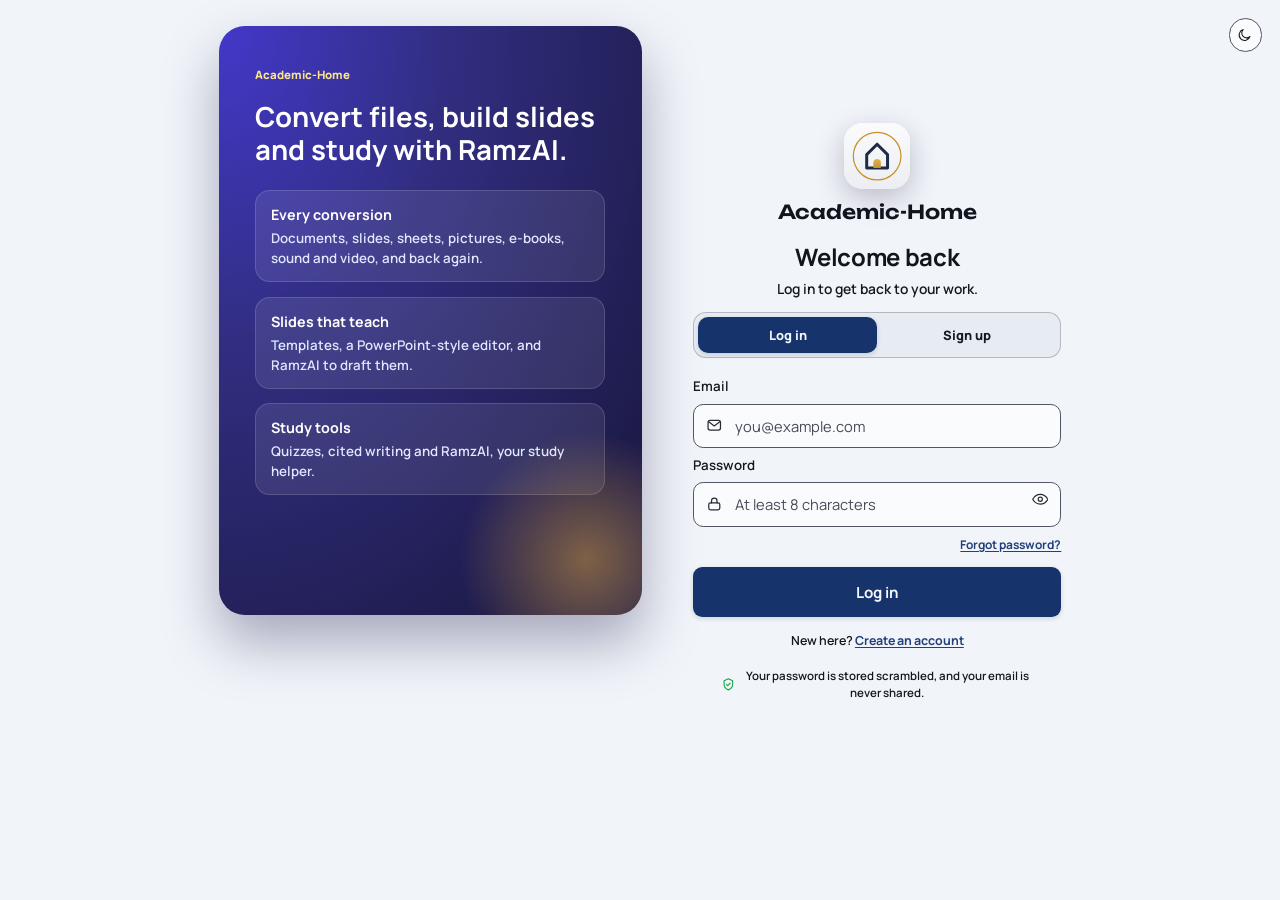
==== index.html @ 30634fca "Academic-Home 5.7 (web build) Co-Authored-By: Claude Opus 5.5 <noreply@anthropic.com> Claude-Session" ====
<!DOCTYPE html>
<html lang="en" data-glass="solid">
<head>
<script>
  // 3.15: one address, acadhome.vercel.app. An old address (getdocente, docently, docente-1-dusky…) keeps what this
  // phone saved there, so it opens a short screen that brings it along (ah-old); a moving link opens on that screen too
  // (ah-arrive). Any other Vercel address of the app (the one each upload gets) forwards straight there.
  (function(){ var h = location.hostname, d = document.documentElement;
    if (/^#move=/.test(location.hash)) d.className += ' ah-arrive';
    if (!/\.vercel\.app$/.test(h) || h === 'acadhome.vercel.app') return;
    if (/^(getdocente|docently|docently-1|docente-1-dusky|masterconvert-tau)\.vercel\.app$/.test(h)) { d.className += ' ah-old'; window.__ahOld = h; return; }
    location.replace('https://acadhome.vercel.app' + location.pathname + location.search + location.hash); })();
</script>
<link rel="canonical" href="https://acadhome.vercel.app/">
<meta charset="UTF-8" />
<meta name="viewport" content="width=device-width, initial-scale=1, maximum-scale=1, user-scalable=no, viewport-fit=cover" />
<script>try { var ts = "smaller", d = document.documentElement;   /* 5.1: one size (the owner, 11 Nov 2026) */
  var z = { smaller: 0.92, large: 1.12, larger: 1.25, largest: 1.38 }[ts];
  if (z) {
    if (localStorage.getItem("mc_ts_css") !== "1" && navigator.maxTouchPoints > 0 && window.matchMedia && matchMedia("(pointer: coarse)").matches) {
      window.__tsW0 = innerWidth;
      document.querySelector('meta[name="viewport"]').setAttribute("content", "initial-scale=" + z + ", minimum-scale=" + z + ", maximum-scale=" + z + ", user-scalable=no, viewport-fit=cover");
      d.setAttribute("data-text-vp", ts);
    } else { d.setAttribute("data-text", ts); if (ts === "large") d.classList.add("text-large"); }
  }
  if (localStorage.getItem("mc_read_easy") === "1") d.classList.add("read-easy"); } catch (e) {}</script>
<script>/* 3.10: the data this app uses on this device — counted here, kept here (Profile → Data saver) */
(function(){
  var K = 'mc_data_used', pend = { meet: 0, other: 0 }, t = 0;
  function month(){ var d = new Date(); return d.getFullYear() + '-' + ('0' + (d.getMonth() + 1)).slice(-2); }
  function read(){
    var s = null; try { s = JSON.parse(localStorage.getItem(K) || 'null'); } catch (e) {}
    if (!s || typeof s !== 'object') s = {};
    var m = month();
    if (s.m !== m) s = { m: m, meet: 0, other: 0, last: s.m ? { m: s.m, meet: +s.meet || 0, other: +s.other || 0 } : null };
    return s;
  }
  function save(){
    clearTimeout(t); t = 0;
    if (!pend.meet && !pend.other) return;
    var s = read(); s.meet = (+s.meet || 0) + pend.meet; s.other = (+s.other || 0) + pend.other; pend.meet = pend.other = 0;
    try { localStorage.setItem(K, JSON.stringify(s)); } catch (e) {}
  }
  function add(kind, n){ if (!(n > 0) || !(kind in pend)) return; pend[kind] += n; if (!t) t = setTimeout(save, 3000); }
  function size(b){
    try {
      if (!b) return 0;
      if (typeof b === 'string') return b.length;
      if (typeof b.size === 'number') return b.size;
      if (typeof b.byteLength === 'number') return b.byteLength;
      if (window.URLSearchParams && b instanceof URLSearchParams) return String(b).length;
      if (window.FormData && b instanceof FormData){ var n = 0; b.forEach(function(v){ n += 120 + (typeof v === 'string' ? v.length : (v && v.size) || 0); }); return n; }
    } catch (e) {}
    return 0;
  }
  function far(u){ return /^https?:/i.test(u) && u.indexOf(location.origin + '/') !== 0; }
  var f0 = window.fetch;
  if (f0) window.fetch = function(input, init){
    var u = typeof input === 'string' ? input : (input && input.url) || String(input || '');
    var p = f0.apply(window, arguments);
    if (!far(u)) return p;
    add('other', 500 + size(init && init.body));
    return p.then(function(r){
      var n = +(r.headers.get('content-length') || 0);
      if (n) add('other', 300 + n);
      else { add('other', 300); if (!/event-stream/.test(r.headers.get('content-type') || '')) try { r.clone().arrayBuffer().then(function(b){ add('other', b.byteLength); }, function(){}); } catch (e) {} }
      return r;
    });
  };
  var X = window.XMLHttpRequest;
  if (X){
    var open0 = X.prototype.open, send0 = X.prototype.send;
    X.prototype.open = function(m, u){ this.__duUrl = String(u || ''); return open0.apply(this, arguments); };
    X.prototype.send = function(body){
      if (far(this.__duUrl || '')){
        add('other', 500 + size(body));
        this.addEventListener('loadend', function(){
          var n = 0; try { n = +(this.getResponseHeader('content-length') || 0); } catch (e) {}
          if (!n){ var r = this.response; n = r ? (typeof r === 'string' ? r.length : r.size || r.byteLength || 0) : 0; }
          add('other', 300 + n);
        });
      }
      return send0.apply(this, arguments);
    };
  }
  try {
    var po = new PerformanceObserver(function(l){
      l.getEntries().forEach(function(e){
        if (!e.transferSize || ((e.initiatorType === 'fetch' || e.initiatorType === 'xmlhttprequest') && far(e.name))) return;
        add('other', e.transferSize);
      });
    });
    po.observe({ type: 'resource', buffered: true });
    try { po.observe({ type: 'navigation', buffered: true }); } catch (e) {}
  } catch (e) {}
  addEventListener('pagehide', save);
  document.addEventListener('visibilitychange', function(){ if (document.visibilityState === 'hidden') save(); });
  window.__du = { add: add, save: save, read: function(){ var s = read(); return { m: s.m, meet: (+s.meet || 0) + pend.meet, other: (+s.other || 0) + pend.other, last: s.last || null }; } };
})();</script>
<script>document.documentElement.classList.add("contrast-high");   /* 5.1: the same outlines on every phone (the owner, 11 Nov 2026) */</script>
<script>try { if (localStorage.getItem("mc_theme") !== "dark") document.documentElement.setAttribute("data-theme", "light"); } catch (e) { document.documentElement.setAttribute("data-theme", "light"); }</script>
<meta name="theme-color" content="#F1F4F9" />
<title>Academic-Home — Convert files, edit slides and study with AI</title>
<meta name="description" content="Free study app for students and tutors: convert any kind of file (documents, slides, sheets, pictures, e-books, sound and video), edit slides in modern templates, practise with quizzes and get help from RamzAI, your study helper. Works on phones and computers.">
<meta name="keywords" content="Academic-Home, Academic Home, Academic-Home app, PDF to Word, Word to PDF, notes to slides, PowerPoint converter, study app, AI assistant, AI tutor, RamzAI, quiz maker, students, teachers, tutors, universities">
<meta property="og:type" content="website">
<meta property="og:site_name" content="Academic-Home">
<meta property="og:title" content="Academic-Home — Convert files, edit slides and study with AI">
<meta property="og:description" content="Free study app for students and tutors: convert any kind of file (documents, slides, sheets, pictures, e-books, sound and video), edit slides in modern templates, practise with quizzes and get help from RamzAI, your study helper. Works on phones and computers.">
<meta property="og:url" content="https://acadhome.vercel.app/">
<meta property="og:image" content="https://acadhome.vercel.app/og-image.png">
<meta property="og:image:width" content="1200">
<meta property="og:image:height" content="630">
<meta name="twitter:card" content="summary_large_image">
<meta name="twitter:title" content="Academic-Home — Convert files, edit slides and study with AI">
<meta name="twitter:description" content="Free study app for students and tutors: convert any kind of file (documents, slides, sheets, pictures, e-books, sound and video), edit slides in modern templates, practise with quizzes and get help from RamzAI, your study helper. Works on phones and computers.">
<meta name="twitter:image" content="https://acadhome.vercel.app/og-image.png">
<script type="application/ld+json">{"@context": "https://schema.org", "@type": "WebApplication", "name": "Academic-Home", "url": "https://acadhome.vercel.app/", "description": "Free study app for students and tutors: convert any kind of file (documents, slides, sheets, pictures, e-books, sound and video), edit slides in modern templates, practise with quizzes and get help from RamzAI, your study helper. Works on phones and computers.", "applicationCategory": "EducationalApplication", "operatingSystem": "Android, iOS, Windows, macOS, Linux (any modern browser)", "image": "https://acadhome.vercel.app/og-image.png", "inLanguage": "en", "isAccessibleForFree": true, "offers": {"@type": "Offer", "price": "0", "priceCurrency": "USD"}}</script>

<!-- PWA / iOS home-screen support -->
<link rel="manifest" href="manifest.webmanifest">
<link rel="icon" type="image/png" sizes="32x32" href="img/favicon.3ea1fad4be.png">
<link rel="icon" type="image/svg+xml" href="img/favicon.69f77abd72.svg">
<link rel="apple-touch-icon" sizes="180x180" href="/apple-touch-icon.png">
<meta name="apple-mobile-web-app-capable" content="yes">
<meta name="apple-mobile-web-app-status-bar-style" content="black-translucent">
<meta name="apple-mobile-web-app-title" content="Academic-Home">
<meta name="mobile-web-app-capable" content="yes">
<link rel="preload" href="fonts/manrope-latin.b42951014c.woff2" as="font" type="font/woff2" crossorigin>
<link rel="preconnect" href="https://masterconvertbackend.onrender.com" crossorigin>
<style id="bootCss">html{background:#1A1727;color:#FFFFFF;color-scheme:dark}html[data-theme=light]{background:#F2F3F5;color:#0B0D12;color-scheme:light}body{margin:0}html:not(.css-on) #root>:not(#bootLoading){visibility:hidden}html:not(.css-on) #bootLoading{display:flex!important}#bootLoading{min-height:100vh;min-height:100svh;display:flex;flex-direction:column;align-items:center;justify-content:center;gap:26px;padding:24px;box-sizing:border-box;font-family:'Manrope',-apple-system,BlinkMacSystemFont,'Segoe UI',sans-serif;text-align:center}.boot-brand{display:flex;flex-direction:column;align-items:center;gap:14px}.boot-mark{width:60px;height:60px;color:#FFFFFF}.boot-mark .mk-cut{fill:#1A1727;stroke:#1A1727}html[data-theme=light] .boot-mark{color:#0B0D12}html[data-theme=light] .boot-mark .mk-cut{fill:#F2F3F5;stroke:#F2F3F5}.boot-name{font-family:'Unbounded','Manrope',sans-serif;font-weight:600;font-size:20px;letter-spacing:-.01em}#bootSpinner{width:28px;height:28px;color:#F7C35E;animation:bootSpin 1s linear infinite}html[data-theme=light] #bootSpinner{color:#6A4400}@keyframes bootSpin{to{transform:rotate(360deg)}}.boot-offline{max-width:320px;width:100%}@font-face{font-family:'Manrope';font-style:normal;font-weight:200 800;font-display:swap;src:url(fonts/manrope-latin.b42951014c.woff2) format('woff2');unicode-range:U+0000-00FF, U+0131, U+0152-0153, U+02BB-02BC, U+02C6, U+02DA, U+02DC, U+0304, U+0308, U+0329, U+2000-206F, U+20AC, U+2122, U+2191, U+2193, U+2212, U+2215, U+FEFF, U+FFFD}@font-face{font-family:'Manrope';font-style:normal;font-weight:200 800;font-display:swap;src:url(fonts/manrope-latin-ext.1f62546fa0.woff2) format('woff2');unicode-range:U+0100-02BA, U+02BD-02C5, U+02C7-02CC, U+02CE-02D7, U+02DD-02FF, U+0304, U+0308, U+0329, U+1D00-1DBF, U+1E00-1E9F, U+1EF2-1EFF, U+2020, U+20A0-20AB, U+20AD-20C0, U+2113, U+2C60-2C7F, U+A720-A7FF}@font-face{font-family:'Manrope';font-style:normal;font-weight:200 800;font-display:swap;src:url(fonts/manrope-vietnamese.89cd8db6d2.woff2) format('woff2');unicode-range:U+0102-0103, U+0110-0111, U+0128-0129, U+0168-0169, U+01A0-01A1, U+01AF-01B0, U+0300-0301, U+0303-0304, U+0308-0309, U+0323, U+0329, U+1EA0-1EF9, U+20AB}@font-face{font-family:'Manrope';font-style:normal;font-weight:200 800;font-display:swap;src:url(fonts/manrope-greek.1cb6f3caae.woff2) format('woff2');unicode-range:U+0370-0377, U+037A-037F, U+0384-038A, U+038C, U+038E-03A1, U+03A3-03FF}@font-face{font-family:'Manrope';font-style:normal;font-weight:200 800;font-display:swap;src:url(fonts/manrope-cyrillic.d8fc94bf7a.woff2) format('woff2');unicode-range:U+0301, U+0400-045F, U+0490-0491, U+04B0-04B1, U+2116}@font-face{font-family:'Manrope';font-style:normal;font-weight:200 800;font-display:swap;src:url(fonts/manrope-cyrillic-ext.5d8e0798a8.woff2) format('woff2');unicode-range:U+0460-052F, U+1C80-1C8A, U+20B4, U+2DE0-2DFF, U+A640-A69F, U+FE2E-FE2F}@font-face{font-family:'Unbounded';font-style:normal;font-weight:600;font-display:swap;src:url([data-uri]) format('woff2')}</style>
<style id="moveCss">#ahMove{display:none}html.ah-old #ahMove,html.ah-arrive #ahMove{display:flex}html.ah-old body>:not(#ahMove),html.ah-arrive body>:not(#ahMove){display:none!important}html.ah-old,html.ah-arrive{overflow:hidden}#ahMove{--m-bg:#1A1727;--m-card:#272236;--m-ink:#FFFFFF;--m-soft:#ECE9F4;--m-line:rgba(255,255,255,.18);--m-gold:#F4B740;--m-on-gold:#17141F;--m-track:rgba(255,255,255,.16);position:fixed;inset:0;z-index:2147483000;margin:0;max-width:none;overflow-y:auto;-webkit-overflow-scrolling:touch;background:var(--m-bg);color:var(--m-ink);font-family:'Manrope',-apple-system,BlinkMacSystemFont,'Segoe UI',sans-serif;font-weight:500;padding:max(28px,env(safe-area-inset-top)) 20px max(28px,env(safe-area-inset-bottom));box-sizing:border-box;flex-direction:column;align-items:center}html[data-theme=light] #ahMove{--m-bg:#F2F3F5;--m-card:#FFFFFF;--m-ink:#0B0D12;--m-soft:#2B3140;--m-line:rgba(11,13,18,.16);--m-gold:#EFA300;--m-on-gold:#0B0D12;--m-track:rgba(11,13,18,.12)}#ahMove *{box-sizing:border-box}.ahm-in{width:100%;max-width:400px;margin:auto 0}.ahm-icon{display:block;width:56px;height:56px;border-radius:14px}.ahm-title{font:800 26px/1.15 'Manrope',-apple-system,sans-serif;letter-spacing:-.015em;margin:18px 0 8px;outline:none}.ahm-text{font-size:16px;line-height:1.5;color:var(--m-soft);margin:0}.ahm-addr{margin:20px 0 4px;padding:16px 18px;border-radius:16px;background:var(--m-card);border:1px solid var(--m-line);display:grid;justify-items:start;gap:6px}.ahm-addr[hidden]{display:none}.ahm-old{font-size:15px;color:var(--m-soft);text-decoration:line-through;text-decoration-thickness:1.5px;overflow-wrap:anywhere}.ahm-arrow{width:20px;height:20px;margin-left:6px;color:var(--m-soft)}.ahm-new{font-weight:800;font-size:18px;line-height:1.2;padding:7px 13px;border-radius:999px;background:var(--m-gold);color:var(--m-on-gold);overflow-wrap:anywhere}#ahMove.busy .ahm-arrow{animation:ahmDrop 1.4s ease-in-out infinite}@keyframes ahmDrop{0%,100%{transform:translateY(-2px)}50%{transform:translateY(3px)}}@media (prefers-reduced-motion:reduce){#ahMove.busy .ahm-arrow{animation:none}}#ahMoveBody{margin-top:18px}.ahm-what{list-style:none;margin:0 0 14px;padding:0;display:grid;gap:8px}.ahm-what li{position:relative;padding-left:26px;font-size:16px;line-height:1.45}.ahm-what li::before{content:'';position:absolute;left:3px;top:.32em;width:12px;height:7px;border-left:2.5px solid currentColor;border-bottom:2.5px solid currentColor;transform:rotate(-45deg)}.ahm-check{display:flex;gap:12px;align-items:flex-start;padding:14px;border-radius:14px;border:1px solid var(--m-line);background:var(--m-card);font-size:15.5px;line-height:1.4;cursor:pointer;margin-bottom:6px}.ahm-check input{width:22px;height:22px;margin:0;flex:none;accent-color:var(--m-gold)}.ahm-acts{display:grid;gap:10px;margin-top:16px}.ahm-btn{display:flex;align-items:center;justify-content:center;width:100%;min-height:52px;padding:14px 18px;border-radius:14px;border:2px solid var(--m-gold);background:var(--m-gold);color:var(--m-on-gold);font:800 16.5px/1.2 'Manrope',-apple-system,sans-serif;text-decoration:none;cursor:pointer;text-align:center}.ahm-btn2{background:transparent;color:var(--m-ink);border-color:var(--m-ink)}.ahm-link{justify-self:center;min-height:44px;padding:10px 14px;border:0;background:none;color:var(--m-ink);font:700 15.5px 'Manrope',-apple-system,sans-serif;text-decoration:underline;text-underline-offset:4px;cursor:pointer}#ahMove :focus-visible{outline:3px solid var(--m-ink);outline-offset:3px;border-radius:10px}.ahm-note{font-size:14px;line-height:1.5;color:var(--m-soft);margin:16px 0 0}.ahm-bar{height:10px;border-radius:999px;background:var(--m-track);overflow:hidden;margin-top:6px}.ahm-bar i{display:block;height:100%;width:0;border-radius:inherit;background:var(--m-gold);transition:width .3s ease}.ahm-line{font-size:15px;line-height:1.45;color:var(--m-soft);margin:10px 0 0;min-height:1.45em}.ahm-steps{margin:0;padding-left:24px;display:grid;gap:10px;font-size:16px;line-height:1.45}.ahm-who{margin:0;padding:16px 18px;border-radius:16px;background:var(--m-card);border:1px solid var(--m-line);display:grid;gap:4px}.ahm-who strong{font-size:18px;font-weight:800}.ahm-who span{font-size:15px;color:var(--m-soft);overflow-wrap:anywhere}.ahm-alt{margin:18px 0 0;font-size:15px}.ahm-alt a{color:var(--m-ink);font-weight:700;text-underline-offset:4px}.ahm-sr{position:absolute!important;width:1px;height:1px;padding:0;margin:-1px;overflow:hidden;clip:rect(0,0,0,0);white-space:nowrap;border:0}</style>
<meta name="ah-build" content="88b4897583">
<link rel="preload" href="app-5.7.61c4638277.js" as="script">
<link rel="preload" href="app-5.7.ec903f68bf.css" as="style">
<link rel="stylesheet" href="app-5.7.ec903f68bf.css" media="print" onload="this.media='all';document.documentElement.classList.add('css-on')" onerror="(function(){var o=document.getElementById('bootOffline'),s=document.getElementById('bootSpinner'),t=document.getElementById('bootOfflineSub');if(s)s.style.display='none';if(t)t.textContent='Academic-Home couldn\u2019t finish loading. Connect to the internet, then try again.';if(o){o.style.display='block';var b=o.querySelector('button');if(b)b.onclick=function(){location.reload();};}})()">










</head>
<body>
<div id="ahMove" role="main" aria-labelledby="ahMoveTitle">
  <div class="ahm-in">
    <img class="ahm-icon" src="/icon-192.png" alt="" width="56" height="56">
    <h1 class="ahm-title" id="ahMoveTitle" tabindex="-1">Academic-Home has moved</h1>
    <div class="ahm-addr" id="ahMoveAddr">
      <span class="ahm-sr">Old address:</span>
      <s class="ahm-old" id="ahMoveOld">the old address</s>
      <svg class="ahm-arrow" viewBox="0 0 24 24" fill="none" stroke="currentColor" stroke-width="2.2" stroke-linecap="round" stroke-linejoin="round" aria-hidden="true" focusable="false"><path d="M12 4v15M6 13l6 6 6-6"/></svg>
      <span class="ahm-sr">New address:</span>
      <span class="ahm-new">acadhome.vercel.app</span>
    </div>
    <p class="ahm-text" id="ahMoveText">Its new address is acadhome.vercel.app.</p>
    <div id="ahMoveBody"></div>
    <p class="ahm-alt" id="ahMoveAlt"><a href="https://acadhome.vercel.app/">Go to acadhome.vercel.app</a></p>
  </div>
</div>
<div id="root">

  <div id="bootLoading">
    <div class="boot-brand" aria-hidden="true"><svg class="boot-mark" aria-hidden="true" focusable="false" xmlns="http://www.w3.org/2000/svg" viewBox="3 3 26 26"><defs><linearGradient id="mk54b" x1="0" y1="0" x2="0" y2="1"><stop offset="0" stop-color="#E3B24F"/><stop offset="1" stop-color="#C8922B"/></linearGradient></defs><circle cx="16" cy="16" r="11.5" fill="none" stroke="#C8922B" stroke-width="0.9"/><g transform="translate(16 16) scale(0.74) translate(-16 -16)"><path d="M16 8 L23 15 V24 H9 V15 Z" fill="none" stroke="currentColor" stroke-width="2.2" stroke-linejoin="round"/><path d="M13.5 24 V20.5 A2.5 2.5 0 0 1 18.5 20.5 V24 Z" fill="url(#mk54b)"/></g></svg><span class="boot-name">Academic-Home</span></div>
    <svg id="bootSpinner" viewBox="0 0 24 24" fill="none" stroke="currentColor" stroke-width="2" stroke-linecap="round" aria-label="Loading"><path d="M12 2a10 10 0 0 1 10 10"/></svg>
    <div id="bootOffline" class="boot-offline" style="display:none;" role="alert">
      <p class="boot-offline-title">Can't connect to <span class="nw">Academic-Home</span></p>
      <p class="boot-offline-sub" id="bootOfflineSub">Please try again in a moment.</p>
      <p class="boot-offline-note">You're still signed in.</p>
      <button class="btn btn-primary btn-block" onclick="checkStoredSession()">Try again</button>
    </div>
  </div>

  <div id="authScreen" class="auth-screen" style="display:none;">
    <button class="icon-btn" id="themeToggleBtnAuth" aria-label="Switch to light theme" onclick="toggleTheme()" style="position:absolute; top:calc(20px + env(safe-area-inset-top, 0px)); right:20px;">
      <svg id="iconSunAuth" width="17" height="17" viewBox="0 0 24 24" fill="none" stroke="currentColor" stroke-width="1.6" stroke-linecap="round" stroke-linejoin="round">
        <circle cx="12" cy="12" r="4.2"/>
        <path d="M12 2.5v2.4M12 19.1v2.4M4.9 4.9l1.7 1.7M17.4 17.4l1.7 1.7M2.5 12h2.4M19.1 12h2.4M4.9 19.1l1.7-1.7M17.4 6.6l1.7-1.7"/>
      </svg>
      <svg id="iconMoonAuth" width="17" height="17" viewBox="0 0 24 24" fill="none" stroke="currentColor" stroke-width="1.6" stroke-linecap="round" stroke-linejoin="round" style="display:none;">
        <path d="M20 14.5A8.5 8.5 0 1 1 9.5 4a6.8 6.8 0 0 0 10.5 10.5z"/>
      </svg>
    </button>
    <aside class="auth-side" aria-hidden="true">
      <div class="auth-side-inner">
        <p class="auth-side-kicker">Academic-Home</p>
        <h2>Convert files, build slides and study with RamzAI.</h2>
        <ul>
          <li><b>Every conversion</b> Documents, slides, sheets, pictures, e-books, sound and video, and back again.</li>
          <li><b>Slides that teach</b> Templates, a PowerPoint-style editor, and RamzAI to draft them.</li>
          <li><b>Study tools</b> Quizzes, cited writing and RamzAI, your study helper.</li>
        </ul>
      </div>
    </aside>
    <div class="auth-card">
      <div class="auth-brand">
        <div class="auth-app-icon"><svg aria-hidden="true" focusable="false" xmlns="http://www.w3.org/2000/svg" viewBox="0 0 32 32"><defs><linearGradient id="g1" x1="0" y1="0" x2="0" y2="1"><stop offset="0" stop-color="#FBFBFC"/><stop offset="1" stop-color="#ECEEF2"/></linearGradient><linearGradient id="au1" x1="0" y1="0" x2="0" y2="1"><stop offset="0" stop-color="#E3B24F"/><stop offset="1" stop-color="#C8922B"/></linearGradient></defs><rect width="32" height="32" fill="url(#g1)"/><circle cx="16" cy="16" r="11.5" fill="none" stroke="#C8922B" stroke-width="0.6"/><g transform="translate(16 16) scale(0.72) translate(-16 -16)"><path d="M16 8 L23 15 V24 H9 V15 Z" fill="none" stroke="#1F2C47" stroke-width="2.0" stroke-linejoin="round"/><path d="M13.5 24 V20.5 A2.5 2.5 0 0 1 18.5 20.5 V24 Z" fill="url(#au1)"/></g></svg></div>
        <span class="auth-brand-name">Academic-Home</span>
      </div>

      <div class="auth-head">
        <h1 class="auth-title" id="authHeadTitle">Welcome back</h1>
        <p class="auth-sub" id="authHeadSub">Log in to get back to your work.</p>
      </div>
      <div class="auth-promo" id="authPromo" hidden><span aria-hidden="true">✦</span> <span id="authPromoText">Pro is free for everyone this month</span></div>
      <div class="auth-tabs" data-mode="login" role="tablist" aria-label="Log in or sign up">
        <span class="auth-tab-pill" aria-hidden="true"></span>
        <button class="auth-tab active" id="authTabLogin" role="tab" aria-selected="true" onclick="setAuthMode('login')">Log in</button>
        <button class="auth-tab" id="authTabSignup" role="tab" aria-selected="false" onclick="setAuthMode('signup')">Sign up</button>
      </div>

      <div id="googleSignInContainer" style="display:flex; justify-content:center; margin-bottom:4px;"></div>
      <div class="auth-divider" id="authDivider" style="display:none;"><span>or</span></div>

      <form class="auth-form" id="authForm" novalidate onsubmit="submitAuth(); return false;">
        <div id="authNameField" class="auth-field" style="display:none;">
          <label class="field-label" for="authName">Full name</label>
          <div class="field-box"><svg class="field-ic" viewBox="0 0 24 24" fill="none" stroke="currentColor" stroke-width="1.8" stroke-linecap="round" stroke-linejoin="round" aria-hidden="true"><circle cx="12" cy="8" r="4"/><path d="M4 20c1.5-4 4.5-6 8-6s6.5 2 8 6"/></svg>
            <input type="text" id="authName" class="input-field" placeholder="Your full name" autocomplete="name" maxlength="120"></div>
          <p class="field-msg" id="authNameMsg" role="alert"></p>
        </div>

        <div class="auth-field">
          <label class="field-label" for="authEmail">Email</label>
          <div class="field-box"><svg class="field-ic" viewBox="0 0 24 24" fill="none" stroke="currentColor" stroke-width="1.8" stroke-linecap="round" stroke-linejoin="round" aria-hidden="true"><rect x="3" y="5" width="18" height="14" rx="3"/><path d="m4 7 8 6 8-6"/></svg>
            <input type="email" id="authEmail" class="input-field" placeholder="you@example.com" autocomplete="email" inputmode="email" autocapitalize="off" spellcheck="false" maxlength="254"></div>
          <p class="field-msg" id="authEmailMsg" role="alert"></p>
          <button type="button" class="email-suggest" id="authEmailSuggest" hidden onclick="acceptEmailSuggestion()"></button>
        </div>

        <div class="auth-field">
          <label class="field-label" for="authPassword">Password</label>
          <div class="password-field-wrap field-box"><svg class="field-ic" viewBox="0 0 24 24" fill="none" stroke="currentColor" stroke-width="1.8" stroke-linecap="round" stroke-linejoin="round" aria-hidden="true"><rect x="4" y="10" width="16" height="10" rx="2.5"/><path d="M8 10V7a4 4 0 0 1 8 0v3"/></svg>
            <input type="password" id="authPassword" class="input-field" placeholder="At least 8 characters" autocomplete="current-password" maxlength="200">
            <button type="button" class="password-toggle-btn" onclick="togglePasswordVisibility()" aria-label="Show password" id="passwordToggleBtn">
          <svg id="eyeIcon" width="18" height="18" viewBox="0 0 24 24" fill="none" stroke="currentColor" stroke-width="1.7" stroke-linecap="round" stroke-linejoin="round"><path d="M1 12s4-7 11-7 11 7 11 7-4 7-11 7-11-7-11-7z"/><circle cx="12" cy="12" r="3"/></svg>
          <svg id="eyeOffIcon" width="18" height="18" viewBox="0 0 24 24" fill="none" stroke="currentColor" stroke-width="1.7" stroke-linecap="round" stroke-linejoin="round" style="display:none;"><path d="M17.94 17.94A10.94 10.94 0 0 1 12 19c-7 0-11-7-11-7a18.5 18.5 0 0 1 5.06-5.94M9.9 4.24A9.12 9.12 0 0 1 12 4c7 0 11 7 11 7a18.5 18.5 0 0 1-2.16 3.19m-6.72-1.07a3 3 0 1 1-4.24-4.24"/><line x1="1" y1="1" x2="23" y2="23"/></svg>
        </button>
          </div>
          <p class="caps-hint" id="authCapsHint" hidden>Caps Lock is on</p>
          <div class="pw-meter" id="authPwMeter" hidden aria-live="polite">
            <div class="pw-bars"><i></i><i></i><i></i><i></i></div>
            <span id="authPwLabel">Use 8 or more characters</span>
          </div>
          <p class="field-msg" id="authPasswordMsg" role="alert"></p>
        </div>
        <button type="button" class="forgot-password-link" id="forgotPasswordLink" onclick="openForgotPasswordModal()">Forgot password?</button>
        <p class="field-hint" id="authPasswordHint" style="display:none;">Must be at least 8 characters.</p>

        <details class="auth-referral" id="authReferralWrap" hidden>
          <summary>Have a referral code? <span>(optional)</span></summary>
          <div class="field-box"><svg class="field-ic" viewBox="0 0 24 24" fill="none" stroke="currentColor" stroke-width="1.8" stroke-linecap="round" stroke-linejoin="round" aria-hidden="true"><path d="M20 12v8H4v-8M2 7h20v5H2zM12 22V7M12 7H7.5a2.5 2.5 0 1 1 0-5C11 2 12 7 12 7zM12 7h4.5a2.5 2.5 0 1 0 0-5C13 2 12 7 12 7z"/></svg>
            <input type="text" id="authReferral" class="input-field" placeholder="e.g. ABCD7K2Q" autocomplete="off" autocapitalize="characters" spellcheck="false" maxlength="40" aria-describedby="authReferralState"></div>
          <p class="ref-state" id="authReferralState" aria-live="polite"></p>
        </details>

        <div id="authError" class="auth-error" style="display:none;" role="alert" aria-live="assertive"></div>

        <button class="btn btn-primary btn-block auth-submit" id="authSubmitBtn" type="submit"><span class="btn-spin" aria-hidden="true"></span><span class="btn-label">Log in</span></button>
        <p class="auth-terms" id="authTerms" hidden>By creating an account you agree to the <a href="#" onclick="openTerms(); return false;">Terms</a> and <a href="#" onclick="openPrivacyPolicy(); return false;">Privacy Policy</a>.</p>
      </form>
      <div class="auth-move" id="authMove" hidden>
        <button type="button" class="auth-move-btn" onclick="mvPasteOpen()">Moving from the old app? Paste my moving link</button>
        <div class="auth-move-box" id="authMoveBox" hidden>
          <label class="field-label" for="authMoveLink">Your moving link</label>
          <div class="field-box"><input type="url" id="authMoveLink" class="input-field" placeholder="Paste it here" autocomplete="off" autocapitalize="off" spellcheck="false"></div>
          <p class="field-msg" id="authMoveMsg" role="alert"></p>
          <button type="button" class="btn btn-secondary btn-block" onclick="mvPasteGo()">Bring my things</button>
        </div>
      </div>
      <p class="auth-switch-hint" id="authSwitchHint">New here? <a href="#" onclick="setAuthMode('signup'); return false;">Create an account</a></p>
      <p class="auth-safe"><svg class="field-ic" viewBox="0 0 24 24" fill="none" stroke="currentColor" stroke-width="1.8" stroke-linecap="round" stroke-linejoin="round" aria-hidden="true"><path d="M12 3 5 6v6c0 4.5 3 7.5 7 9 4-1.5 7-4.5 7-9V6z"/><path d="m9 12 2 2 4-4"/></svg> Your password is stored scrambled, and your email is never shared.</p>
    </div>
  </div>

  <div id="verifyScreen" class="auth-screen verify-screen" style="display:none;" role="main" aria-labelledby="verifyTitle">
    <div class="auth-card verify-card">
      <div class="verify-icon" aria-hidden="true">
        <svg viewBox="0 0 64 64"><rect x="8" y="14" width="48" height="36" rx="8" fill="none" stroke="currentColor" stroke-width="3.5"/><path d="m12 20 20 15 20-15" fill="none" stroke="currentColor" stroke-width="3.5" stroke-linecap="round" stroke-linejoin="round"/></svg>
        <span class="verify-dot"></span>
      </div>
      <h1 class="auth-title" id="verifyTitle">Confirm your email</h1>
      <p class="auth-sub">We sent a 6-digit code to <b id="verifyEmailText">your email</b>. Enter it below to start using Academic-Home.</p>
      <label class="sr-only" for="verifyCode">6-digit code</label>
      <div class="code-boxes" id="verifyBoxes" onclick="document.getElementById('verifyCode').focus()">
        <input id="verifyCode" class="code-input" type="text" inputmode="numeric" autocomplete="one-time-code" pattern="[0-9]*" maxlength="6" aria-describedby="verifyMsg">
        <span></span><span></span><span></span><span></span><span></span><span></span>
      </div>
      <p class="verify-msg" id="verifyMsg" role="alert" aria-live="assertive"></p>
      <button class="btn btn-primary btn-block auth-submit" id="verifySubmitBtn" type="button" onclick="submitVerifyCode()"><span class="btn-spin" aria-hidden="true"></span><span class="btn-label">Confirm email</span></button>
      <div class="verify-actions">
        <button type="button" class="link-btn" id="verifyResendBtn" onclick="resendVerifyCode()">Send a new code</button>
        <a class="link-btn" id="verifyOpenMail" href="https://mail.google.com" target="_blank" rel="noopener" hidden>Open Gmail</a>
      </div>
      <p class="verify-tip">Can't find it? Check your spam or promotions folder. The code lasts 15 minutes.</p>
      <details class="verify-change" id="verifyChange">
        <summary>Wrong email address?</summary>
        <label class="field-label" for="verifyNewEmail">Correct email</label>
        <input type="email" id="verifyNewEmail" class="input-field" placeholder="you@example.com" autocomplete="email" autocapitalize="off" spellcheck="false">
        <button type="button" class="btn btn-secondary btn-block" id="verifyChangeBtn" onclick="submitChangeEmail()">Send the code there</button>
      </details>
      <button type="button" class="link-btn verify-logout" onclick="logout()">Log out</button>
    </div>
  </div>

  <div id="resetPasswordScreen" class="auth-screen" style="display:none;">
    <div class="auth-card">
      <div class="auth-brand">
        <div class="auth-app-icon"><svg aria-hidden="true" focusable="false" xmlns="http://www.w3.org/2000/svg" viewBox="0 0 32 32"><defs><linearGradient id="g2" x1="0" y1="0" x2="0" y2="1"><stop offset="0" stop-color="#FBFBFC"/><stop offset="1" stop-color="#ECEEF2"/></linearGradient><linearGradient id="au2" x1="0" y1="0" x2="0" y2="1"><stop offset="0" stop-color="#E3B24F"/><stop offset="1" stop-color="#C8922B"/></linearGradient></defs><rect width="32" height="32" fill="url(#g2)"/><circle cx="16" cy="16" r="11.5" fill="none" stroke="#C8922B" stroke-width="0.6"/><g transform="translate(16 16) scale(0.72) translate(-16 -16)"><path d="M16 8 L23 15 V24 H9 V15 Z" fill="none" stroke="#1F2C47" stroke-width="2.0" stroke-linejoin="round"/><path d="M13.5 24 V20.5 A2.5 2.5 0 0 1 18.5 20.5 V24 Z" fill="url(#au2)"/></g></svg></div>
        <span class="auth-brand-name">Reset Password</span>
      </div>
      <p class="page-sub" style="text-align:center; margin-bottom:22px;">Choose a new password for your account.</p>

      <label class="field-label" for="resetNewPassword">New password</label>
      <div class="password-field-wrap">
        <input type="password" id="resetNewPassword" class="input-field" placeholder="At least 8 characters" autocomplete="new-password" onkeydown="if(event.key==='Enter') submitPasswordReset();">
        <button type="button" class="password-toggle-btn" onclick="toggleResetPasswordVisibility()" aria-label="Show password" id="resetPasswordToggleBtn">
          <svg id="resetEyeIcon" width="18" height="18" viewBox="0 0 24 24" fill="none" stroke="currentColor" stroke-width="1.7" stroke-linecap="round" stroke-linejoin="round"><path d="M1 12s4-7 11-7 11 7 11 7-4 7-11 7-11-7-11-7z"/><circle cx="12" cy="12" r="3"/></svg>
          <svg id="resetEyeOffIcon" width="18" height="18" viewBox="0 0 24 24" fill="none" stroke="currentColor" stroke-width="1.7" stroke-linecap="round" stroke-linejoin="round" style="display:none;"><path d="M17.94 17.94A10.94 10.94 0 0 1 12 19c-7 0-11-7-11-7a18.5 18.5 0 0 1 5.06-5.94M9.9 4.24A9.12 9.12 0 0 1 12 4c7 0 11 7 11 7a18.5 18.5 0 0 1-2.16 3.19m-6.72-1.07a3 3 0 1 1-4.24-4.24"/><line x1="1" y1="1" x2="23" y2="23"/></svg>
        </button>
      </div>
      <p class="field-hint">Must be at least 8 characters.</p>

      <div id="resetPasswordError" class="auth-error" style="display:none;" role="alert" aria-live="assertive"></div>

      <button class="btn btn-primary btn-block" id="resetPasswordSubmitBtn" style="margin-top:16px;" onclick="submitPasswordReset()">Set New Password</button>
      <button class="btn-text" style="margin-top:14px; width:100%; text-align:center;" onclick="cancelPasswordReset()">← Back to Log In</button>
    </div>
  </div>

  <div class="modal-backdrop" id="forgotPasswordBackdrop" style="display:none;" onclick="closeForgotPasswordModal()">
    <div class="modal-sheet" role="dialog" aria-modal="true" tabindex="-1" onclick="event.stopPropagation()">
      <div class="modal-head">
        <span class="modal-title">Reset Password</span>
        <button class="modal-close" onclick="closeForgotPasswordModal()" aria-label="Close">
          <svg viewBox="0 0 24 24" fill="none" stroke="currentColor" stroke-width="2.2" stroke-linecap="round"><path d="M5 5l14 14M19 5L5 19"/></svg>
        </button>
      </div>
      <div class="modal-body">
        <p class="page-sub" style="margin-bottom:18px;">Enter your account email and we'll send you a link to reset your password.</p>
        <label class="field-label" for="forgotPasswordEmail">Email</label>
        <input type="email" id="forgotPasswordEmail" class="input-field" placeholder="you@example.com" autocomplete="email" onkeydown="if(event.key==='Enter') submitForgotPassword();">
        <div id="forgotPasswordError" class="auth-error" style="display:none;" role="alert" aria-live="assertive"></div>
        <button class="btn btn-primary btn-block" style="margin-top:6px;" id="forgotPasswordSubmitBtn" onclick="submitForgotPassword()">Send Reset Link</button>
      </div>
    </div>
  </div>

  <div id="appShell" style="display:none;">
  <header class="topbar">
    <div class="brand">
      <svg class="mark" aria-hidden="true" focusable="false" xmlns="http://www.w3.org/2000/svg" viewBox="3 3 26 26"><defs><linearGradient id="mk54" x1="0" y1="0" x2="0" y2="1"><stop offset="0" stop-color="#E3B24F"/><stop offset="1" stop-color="#C8922B"/></linearGradient></defs><circle cx="16" cy="16" r="11.5" fill="none" stroke="#C8922B" stroke-width="1.1"/><g transform="translate(16 16) scale(0.74) translate(-16 -16)"><path d="M16 8 L23 15 V24 H9 V15 Z" fill="none" stroke="currentColor" stroke-width="2.2" stroke-linejoin="round"/><path d="M13.5 24 V20.5 A2.5 2.5 0 0 1 18.5 20.5 V24 Z" fill="url(#mk54)"/></g></svg>
      <div class="word"><span class="w-brand">Academic-Home</span><span class="w-page" id="navTitle" aria-hidden="true"></span></div>
    </div>
    <div style="display:flex; align-items:center; gap:8px;">
      <button class="icon-btn menu-btn" id="menuBtn" aria-label="Menu" aria-haspopup="dialog" onclick="toggleProfile()"><svg width="19" height="19" viewBox="0 0 24 24" fill="none" stroke="currentColor" stroke-width="2.1" stroke-linecap="round" aria-hidden="true" focusable="false"><path d="M4 7h16M4 12h16M4 17h10"/></svg><span class="notif-badge" id="menuBadge" aria-hidden="true"></span></button>
      <button class="icon-btn" id="themeToggleBtn" aria-label="Switch to light theme" onclick="toggleTheme()">
        <svg id="iconSun" width="17" height="17" viewBox="0 0 24 24" fill="none" stroke="currentColor" stroke-width="1.6" stroke-linecap="round" stroke-linejoin="round">
          <circle cx="12" cy="12" r="4.2"/>
          <path d="M12 2.5v2.4M12 19.1v2.4M4.9 4.9l1.7 1.7M17.4 17.4l1.7 1.7M2.5 12h2.4M19.1 12h2.4M4.9 19.1l1.7-1.7M17.4 6.6l1.7-1.7"/>
        </svg>
        <svg id="iconMoon" width="17" height="17" viewBox="0 0 24 24" fill="none" stroke="currentColor" stroke-width="1.6" stroke-linecap="round" stroke-linejoin="round" style="display:none;">
          <path d="M20 14.5A8.5 8.5 0 1 1 9.5 4a6.8 6.8 0 0 0 10.5 10.5z"/>
        </svg>
      </button>
      <button class="icon-btn" id="bellBtn" aria-label="Notifications" onclick="toggleNotifications()" style="position:relative; z-index:47;">
        <svg width="17" height="17" viewBox="0 0 24 24" fill="none" stroke="currentColor" stroke-width="1.6" stroke-linecap="round" stroke-linejoin="round">
          <path d="M18 8a6 6 0 1 0-12 0c0 7-3 9-3 9h18s-3-2-3-9"/>
          <path d="M13.73 21a2 2 0 0 1-3.46 0"/>
        </svg>
        <span class="notif-badge" id="notifBadge">3</span>
      </button>
    </div>
  </header>

  <main>

    <!-- HOME -->
    <section class="screen active" id="screen-home">
      <section class="hero" aria-label="Start here">
        <div class="hero-top">
          <h1 class="greeting" id="greeting">Welcome</h1>
          <span class="avatar" id="headerAvatar" role="img" aria-label="Profile"></span>
        </div>
        <div class="role-tag" id="roleTag" hidden></div>
        <div class="ask-bar">
          <span class="ask-spark"><svg viewBox="0 0 24 24" fill="currentColor" aria-hidden="true"><path d="M12 2l2.1 6.4L20.5 10l-6.4 2.1L12 18.5l-2.1-6.4L3.5 10l6.4-1.6z"/></svg></span>
          <input id="homeAsk" type="text" placeholder="Ask RamzAI anything…" aria-label="Ask RamzAI anything" enterkeyhint="send" autocomplete="off"
                 onkeydown="if(event.key==='Enter'){event.preventDefault(); askRemyFromHome();}">
          <button type="button" class="mic-btn" data-vt-for="homeAsk" onclick="voiceType('homeAsk', this)" aria-label="Type by voice" hidden><svg viewBox="0 0 24 24" fill="none" stroke="currentColor" stroke-width="2" stroke-linecap="round" stroke-linejoin="round" aria-hidden="true"><rect x="9" y="3" width="6" height="11" rx="3"/><path d="M5 11a7 7 0 0 0 14 0"/><path d="M12 18v3"/></svg></button>
          <button class="ask-send" onclick="askRemyFromHome()" aria-label="Ask RamzAI"><svg viewBox="0 0 24 24" fill="none" stroke="currentColor" stroke-width="2.4" stroke-linecap="round" stroke-linejoin="round" aria-hidden="true"><path d="M12 19V5"/><path d="m5 12 7-7 7 7"/></svg></button>
        </div>
        <p class="ask-note">Quick, plain answers. Research gives the sources.</p>
        <div class="intent-row">
          <button class="intent-chip" onclick="remyUseOption('explain')">Explain something</button>
          <button class="intent-chip" onclick="remyUseOption('email')">Write an email</button>
          <button class="intent-chip" onclick="remyUseOption('week')">Plan my week</button>
          <button class="intent-chip" onclick="remyUseOption('slides')">Make slides</button>
          <button class="intent-chip" onclick="remyUseOption('mindmap')">Make a mind map</button>
          <button class="intent-chip" onclick="switchTab('ai'); setAIMode('quiz')">Make a quiz</button>
        </div>
      </section>

      <section class="meet-soon" id="homeMeetSoon" hidden aria-labelledby="homeMeetSoonT">
        <span class="hr-ic hi-meet" aria-hidden="true"><svg viewBox="0 0 24 24" fill="none" stroke="currentColor" stroke-width="2" stroke-linecap="round" stroke-linejoin="round" aria-hidden="true"><rect x="2" y="6" width="14" height="12" rx="2"/><path d="M16 10l6-3v10l-6-3z"/></svg></span>
        <span class="ms-txt"><strong id="homeMeetSoonT"></strong><small id="homeMeetSoonW"></small></span>
        <button type="button" class="btn btn-secondary ms-go" id="homeMeetSoonGo">Open</button>
      </section>

      <section class="today-card" id="todayCard" hidden aria-labelledby="todayH">
        <div class="td-top"><h2 class="td-h" id="todayH">Today’s study</h2><span class="td-date" id="todayDate"></span></div>
        <div class="td-exam" id="todayExam" hidden></div>
        <p class="td-line" id="todayLine"></p>
        <div class="td-act">
          <button type="button" class="btn btn-primary btn-block" id="todayGo" onclick="studyToday()" hidden>Start</button>
          <div class="td-links">
            <button type="button" class="td-link" id="todayMistakes" onclick="studyMistakes()" hidden><svg viewBox="0 0 24 24" fill="none" stroke="currentColor" stroke-width="2" stroke-linecap="round" stroke-linejoin="round" aria-hidden="true"><path d="M6 3h11a2 2 0 0 1 2 2v14a2 2 0 0 1-2 2H6z"/><path d="M6 3v18M3.5 7h5M3.5 12h5M3.5 17h5"/><path d="m11 10 4 4M15 10l-4 4"/></svg><span>Your mistakes</span> <b></b></button>
            <button type="button" class="td-link" id="todayExams" onclick="openExamDates()"><svg viewBox="0 0 24 24" fill="none" stroke="currentColor" stroke-width="2" stroke-linecap="round" stroke-linejoin="round" aria-hidden="true"><rect x="3" y="5" width="18" height="16" rx="2.5"/><path d="M16 3v4M8 3v4M3 10h18"/><path d="M8 14h3v3H8z"/></svg><span id="todayExamsTxt">Add an exam date</span></button>
          </div>
        </div>
        <div class="td-week" id="todayWeek"></div>
      </section>

      <section class="home-group home-continue" id="homeContinue" aria-labelledby="homeContinueH" hidden>
        <h2 class="home-h" id="homeContinueH">Pick up where you left off</h2>
        <div class="home-list" id="homeContinueList"></div>
      </section>



      <section class="home-group" aria-labelledby="homeMakeH">
        <h2 class="home-h" id="homeMakeH">Make or change a file</h2>
        <div class="home-list">
          <button type="button" class="home-row" onclick="switchTab('convert')"><span class="hr-ic hi-convert" aria-hidden="true"><svg viewBox="0 0 24 24" fill="none" stroke="currentColor" stroke-width="2" stroke-linecap="round" stroke-linejoin="round" aria-hidden="true"><path d="M12 15V4"/><path d="m7 9 5-5 5 5"/><path d="M5 15v3a2 2 0 0 0 2 2h10a2 2 0 0 0 2-2v-3"/></svg></span><span class="hr-txt"><strong>Convert a file</strong><small>Word, PDF, PowerPoint, Excel</small></span><svg class="hr-go" viewBox="0 0 24 24" fill="none" stroke="currentColor" stroke-width="2.2" stroke-linecap="round" stroke-linejoin="round" aria-hidden="true"><path d="M9 6l6 6-6 6"/></svg></button>
          <button type="button" class="home-row" onclick="openPdfToolsPage()"><span class="hr-ic hi-pdf" aria-hidden="true"><svg viewBox="0 0 24 24" fill="none" stroke="currentColor" stroke-width="2" stroke-linecap="round" stroke-linejoin="round"><path d="M14 3H7a2 2 0 0 0-2 2v14a2 2 0 0 0 2 2h4"/><path d="M14 3v5h5"/><path d="M19.5 12.5 14 18l-2.6.6.6-2.6 5.5-5.5a1.4 1.4 0 0 1 2 2z"/></svg></span><span class="hr-txt"><strong>PDF tools</strong><small>Edit, sign, merge, split</small></span><svg class="hr-go" viewBox="0 0 24 24" fill="none" stroke="currentColor" stroke-width="2.2" stroke-linecap="round" stroke-linejoin="round" aria-hidden="true"><path d="M9 6l6 6-6 6"/></svg></button>
          <button type="button" class="home-row" onclick="openWrite()"><span class="hr-ic hi-word" aria-hidden="true"><svg viewBox="0 0 24 24" fill="none" stroke="currentColor" stroke-width="2" stroke-linecap="round" stroke-linejoin="round"><path d="M14 3H7a2 2 0 0 0-2 2v14a2 2 0 0 0 2 2h10a2 2 0 0 0 2-2V8z"/><path d="M14 3v5h5"/><path d="M8.5 12.5l1.2 5 1.8-4 1.8 4 1.2-5"/></svg></span><span class="hr-txt"><strong>Write</strong><small>Documents saved as Word files</small></span><svg class="hr-go" viewBox="0 0 24 24" fill="none" stroke="currentColor" stroke-width="2.2" stroke-linecap="round" stroke-linejoin="round" aria-hidden="true"><path d="M9 6l6 6-6 6"/></svg></button>
          <button type="button" class="home-row" onclick="openSlides()"><span class="hr-ic hi-slides" aria-hidden="true"><svg viewBox="0 0 24 24" fill="none" stroke="currentColor" stroke-width="2" stroke-linecap="round" stroke-linejoin="round"><rect x="3" y="4" width="18" height="12" rx="2"/><path d="M8 20h8M12 16v4"/><path d="M7 9h6M7 12h4"/></svg></span><span class="hr-txt"><strong>Slides</strong><small>Make, edit and present slides</small></span><svg class="hr-go" viewBox="0 0 24 24" fill="none" stroke="currentColor" stroke-width="2.2" stroke-linecap="round" stroke-linejoin="round" aria-hidden="true"><path d="M9 6l6 6-6 6"/></svg></button>
          <button type="button" class="home-row" onclick="openScan()"><span class="hr-ic hi-pdf" aria-hidden="true"><svg viewBox="0 0 24 24" fill="none" stroke="currentColor" stroke-width="2" stroke-linecap="round" stroke-linejoin="round" aria-hidden="true"><path d="M4 8V5a1 1 0 0 1 1-1h3M16 4h3a1 1 0 0 1 1 1v3M20 16v3a1 1 0 0 1-1 1h-3M8 20H5a1 1 0 0 1-1-1v-3"/><path d="M8 9h8M8 12h8M8 15h5"/></svg></span><span class="hr-txt"><strong>Scan pages</strong><small>Paper into a clean PDF</small></span><svg class="hr-go" viewBox="0 0 24 24" fill="none" stroke="currentColor" stroke-width="2.2" stroke-linecap="round" stroke-linejoin="round" aria-hidden="true"><path d="M9 6l6 6-6 6"/></svg></button>
          <button type="button" class="home-row meet-entry" onclick="openMeetings()"><span class="hr-ic hi-meet" aria-hidden="true"><svg viewBox="0 0 24 24" fill="none" stroke="currentColor" stroke-width="2" stroke-linecap="round" stroke-linejoin="round" aria-hidden="true"><rect x="2" y="6" width="14" height="12" rx="2"/><path d="M16 10l6-3v10l-6-3z"/></svg></span><span class="hr-txt"><strong>Meetings</strong><small>Meet, present and quiz live</small></span><svg class="hr-go" viewBox="0 0 24 24" fill="none" stroke="currentColor" stroke-width="2.2" stroke-linecap="round" stroke-linejoin="round" aria-hidden="true"><path d="M9 6l6 6-6 6"/></svg></button>
          <button type="button" class="home-row activity-row" onclick="openActivityPage()"><span class="hr-ic hi-files" aria-hidden="true"><svg viewBox="0 0 24 24" fill="none" stroke="currentColor" stroke-width="2" stroke-linecap="round" stroke-linejoin="round"><circle cx="12" cy="12" r="9"/><path d="M12 7v5l3 2"/></svg></span><span class="hr-txt"><strong>Your activity</strong><small id="activityRowSub"></small></span><svg class="hr-go" viewBox="0 0 24 24" fill="none" stroke="currentColor" stroke-width="2.2" stroke-linecap="round" stroke-linejoin="round" aria-hidden="true"><path d="M9 6l6 6-6 6"/></svg></button>
        </div>
      </section>


      <section class="home-group" aria-labelledby="homeStudyH">
        <h2 class="home-h" id="homeStudyH">With RamzAI</h2>
        <div class="home-list">
          <button type="button" class="home-row sch-item" data-sch="research" onclick="openAutoResearch()"><span class="hr-ic hi-cite" aria-hidden="true"><svg viewBox="0 0 24 24" fill="none" stroke="currentColor" stroke-width="2" stroke-linecap="round" stroke-linejoin="round" aria-hidden="true"><path d="M14 3H7a2 2 0 0 0-2 2v14a2 2 0 0 0 2 2h10a2 2 0 0 0 2-2V8z"/><path d="M14 3v5h5"/><path d="M8.5 13h4M8.5 16.5h7"/><path d="M17 1.5l.6 1.7 1.7.6-1.7.6L17 6.1l-.6-1.7-1.7-.6 1.7-.6z"/></svg></span><span class="hr-txt"><strong>Automatic research writing</strong><small>RamzAI writes it after you confirm</small><span class="sch-lock" aria-hidden="true"><svg class="sch-lock-ic" viewBox="0 0 24 24" aria-hidden="true"><path class="lk-shackle" d="M8 11V7.6a4 4 0 0 1 8 0V11" fill="none" stroke="currentColor" stroke-width="2.6" stroke-linecap="round"/><path class="lk-open" d="M8 11V4.4a4 4 0 0 1 8 0v1.1" fill="none" stroke="currentColor" stroke-width="2.6" stroke-linecap="round"/><rect class="lk-body" x="4.5" y="10.4" width="15" height="11" rx="2.8" fill="currentColor"/><circle cx="12" cy="15.2" r="1.5" fill="#FFE4A3"/></svg><b class="sch-free-n"></b></span><span class="sr-only sch-sr"></span></span><svg class="hr-go" viewBox="0 0 24 24" fill="none" stroke="currentColor" stroke-width="2.2" stroke-linecap="round" stroke-linejoin="round" aria-hidden="true"><path d="M9 6l6 6-6 6"/></svg></button>
          <button type="button" class="home-row sch-item" data-sch="research" onclick="openManualResearch()"><span class="hr-ic hi-word" aria-hidden="true"><svg viewBox="0 0 24 24" fill="none" stroke="currentColor" stroke-width="2" stroke-linecap="round" stroke-linejoin="round" aria-hidden="true"><path d="M14 3H7a2 2 0 0 0-2 2v14a2 2 0 0 0 2 2h4"/><path d="M14 3v5h5"/><path d="M8.5 12h5M8.5 15.5h3"/><path d="M19.4 13.6a1.6 1.6 0 0 1 2.3 2.3L16.5 21l-3 .7.7-3z"/></svg></span><span class="hr-txt"><strong>Manual research writing</strong><small>You choose statements, in batches</small><span class="sch-lock" aria-hidden="true"><svg class="sch-lock-ic" viewBox="0 0 24 24" aria-hidden="true"><path class="lk-shackle" d="M8 11V7.6a4 4 0 0 1 8 0V11" fill="none" stroke="currentColor" stroke-width="2.6" stroke-linecap="round"/><path class="lk-open" d="M8 11V4.4a4 4 0 0 1 8 0v1.1" fill="none" stroke="currentColor" stroke-width="2.6" stroke-linecap="round"/><rect class="lk-body" x="4.5" y="10.4" width="15" height="11" rx="2.8" fill="currentColor"/><circle cx="12" cy="15.2" r="1.5" fill="#FFE4A3"/></svg><b class="sch-free-n"></b></span><span class="sr-only sch-sr"></span></span><svg class="hr-go" viewBox="0 0 24 24" fill="none" stroke="currentColor" stroke-width="2.2" stroke-linecap="round" stroke-linejoin="round" aria-hidden="true"><path d="M9 6l6 6-6 6"/></svg></button>
          <button type="button" class="home-row" onclick="switchTab('ai'); setAIMode('quiz')"><span class="hr-ic hi-quiz" aria-hidden="true"><svg viewBox="0 0 24 24" fill="none" stroke="currentColor" stroke-width="2" stroke-linecap="round" stroke-linejoin="round"><path d="m3 7 2 2 4-4"/><path d="m3 17 2 2 4-4"/><path d="M13 6h8M13 12h8M13 18h8"/></svg></span><span class="hr-txt"><strong>Practice quiz</strong><small>Questions from your notes</small></span><span class="home-due" id="homeQuizDue" hidden></span><svg class="hr-go" viewBox="0 0 24 24" fill="none" stroke="currentColor" stroke-width="2.2" stroke-linecap="round" stroke-linejoin="round" aria-hidden="true"><path d="M9 6l6 6-6 6"/></svg></button>
        </div>
      </section>


      <div class="card usage-card" id="usageCard">
        <div class="usage-top">
          <span class="usage-title" id="usagePlanName">Free</span>
          <button class="usage-link" id="usageLink" onclick="switchTab('pricing')">See Scholar</button>
        </div>
        <div class="usage-desc" id="usageDesc">Everything on your phone is free</div>
        <p class="usage-promo" id="usagePromoLine" hidden></p>
        <div class="usage-meter" id="usageMeter">
          <div class="usage-meter-row"><span id="usageMeterText"></span></div>
          <div class="progress-track"><div class="progress-fill" id="usageProgressFill" style="width:0%"></div></div>
        </div>
      </div>
    </section>

    <!-- CONVERT -->

    <!-- TOOLS (4.6): what people do themselves, in groups; the AI work is in RamzAI -->
    <section class="screen" id="screen-tools" aria-label="Tools">
      <div class="place-head"><h1 class="place-title">Tools</h1></div>
      <section class="home-group" aria-labelledby="toolsFilesH">
        <h2 class="home-h" id="toolsFilesH">Files and PDFs</h2>
        <div class="home-list">
          <button type="button" class="home-row tool-convert" onclick="switchTab('convert')"><span class="hr-ic hi-convert" aria-hidden="true"><svg viewBox="0 0 24 24" fill="none" stroke="currentColor" stroke-width="2" stroke-linecap="round" stroke-linejoin="round" aria-hidden="true"><path d="M17 2l4 4-4 4"/><path d="M3 11V9a4 4 0 0 1 4-4h14"/><path d="M7 22l-4-4 4-4"/><path d="M21 13v2a4 4 0 0 1-4 4H3"/></svg></span><span class="hr-txt"><strong>Convert a file</strong><small>Word, PDF, pictures, sound, video</small></span><svg class="hr-go" viewBox="0 0 24 24" fill="none" stroke="currentColor" stroke-width="2.2" stroke-linecap="round" stroke-linejoin="round" aria-hidden="true"><path d="M9 6l6 6-6 6"/></svg></button>
          <button type="button" class="home-row tool-pdftools" onclick="openPdfToolsPage()"><span class="hr-ic hi-pdf" aria-hidden="true"><svg viewBox="0 0 24 24" fill="none" stroke="currentColor" stroke-width="2" stroke-linecap="round" stroke-linejoin="round"><path d="M14 3H7a2 2 0 0 0-2 2v14a2 2 0 0 0 2 2h4"/><path d="M14 3v5h5"/><path d="M19.5 12.5 14 18l-2.6.6.6-2.6 5.5-5.5a1.4 1.4 0 0 1 2 2z"/></svg></span><span class="hr-txt"><strong>PDF tools</strong><small>Edit, sign, merge, split</small></span><svg class="hr-go" viewBox="0 0 24 24" fill="none" stroke="currentColor" stroke-width="2.2" stroke-linecap="round" stroke-linejoin="round" aria-hidden="true"><path d="M9 6l6 6-6 6"/></svg></button>
          <button type="button" class="home-row tool-scan" onclick="openScan()"><span class="hr-ic hi-pdf" aria-hidden="true"><svg viewBox="0 0 24 24" fill="none" stroke="currentColor" stroke-width="2" stroke-linecap="round" stroke-linejoin="round" aria-hidden="true"><path d="M3 7V5a2 2 0 0 1 2-2h2M17 3h2a2 2 0 0 1 2 2v2M21 17v2a2 2 0 0 1-2 2h-2M7 21H5a2 2 0 0 1-2-2v-2"/><path d="M7 12h10"/></svg></span><span class="hr-txt"><strong>Scan pages</strong><small>Paper into a clean PDF</small></span><svg class="hr-go" viewBox="0 0 24 24" fill="none" stroke="currentColor" stroke-width="2.2" stroke-linecap="round" stroke-linejoin="round" aria-hidden="true"><path d="M9 6l6 6-6 6"/></svg></button>
          <button type="button" class="home-row tool-files" onclick="openActivityPage()"><span class="hr-ic hi-files" aria-hidden="true"><svg viewBox="0 0 24 24" fill="none" stroke="currentColor" stroke-width="2" stroke-linecap="round" stroke-linejoin="round"><circle cx="12" cy="12" r="9"/><path d="M12 7v5l3 2"/></svg></span><span class="hr-txt"><strong>Your files</strong><small>Everything you made</small></span><svg class="hr-go" viewBox="0 0 24 24" fill="none" stroke="currentColor" stroke-width="2.2" stroke-linecap="round" stroke-linejoin="round" aria-hidden="true"><path d="M9 6l6 6-6 6"/></svg></button>
        </div>
      </section>
      <section class="home-group" aria-labelledby="toolsWriteH">
        <h2 class="home-h" id="toolsWriteH">Write and present</h2>
        <div class="home-list">
          <button type="button" class="home-row tool-write" onclick="openWrite()"><span class="hr-ic hi-word" aria-hidden="true"><svg viewBox="0 0 24 24" fill="none" stroke="currentColor" stroke-width="2" stroke-linecap="round" stroke-linejoin="round"><path d="M14 3H7a2 2 0 0 0-2 2v14a2 2 0 0 0 2 2h10a2 2 0 0 0 2-2V8z"/><path d="M14 3v5h5"/><path d="M8.5 12.5l1.2 5 1.8-4 1.8 4 1.2-5"/></svg></span><span class="hr-txt"><strong>Write</strong><small>Documents saved as Word files</small></span><svg class="hr-go" viewBox="0 0 24 24" fill="none" stroke="currentColor" stroke-width="2.2" stroke-linecap="round" stroke-linejoin="round" aria-hidden="true"><path d="M9 6l6 6-6 6"/></svg></button>
          <button type="button" class="home-row tool-slidesapp" onclick="openSlides()"><span class="hr-ic hi-slides" aria-hidden="true"><svg viewBox="0 0 24 24" fill="none" stroke="currentColor" stroke-width="2" stroke-linecap="round" stroke-linejoin="round"><rect x="3" y="4" width="18" height="12" rx="2"/><path d="M8 20h8M12 16v4"/><path d="M7 9h6M7 12h4"/></svg></span><span class="hr-txt"><strong>Slides</strong><small>Make, edit and present slides</small></span><svg class="hr-go" viewBox="0 0 24 24" fill="none" stroke="currentColor" stroke-width="2.2" stroke-linecap="round" stroke-linejoin="round" aria-hidden="true"><path d="M9 6l6 6-6 6"/></svg></button>
          <button type="button" class="home-row tool-meet meet-entry" onclick="openMeetings()"><span class="hr-ic hi-meet" aria-hidden="true"><svg viewBox="0 0 24 24" fill="none" stroke="currentColor" stroke-width="2" stroke-linecap="round" stroke-linejoin="round" aria-hidden="true"><rect x="2" y="6" width="14" height="12" rx="2"/><path d="M16 10l6-3v10l-6-3z"/></svg></span><span class="hr-txt"><strong>Meetings</strong><small>Meet, present and quiz live</small></span><svg class="hr-go" viewBox="0 0 24 24" fill="none" stroke="currentColor" stroke-width="2.2" stroke-linecap="round" stroke-linejoin="round" aria-hidden="true"><path d="M9 6l6 6-6 6"/></svg></button>
        </div>
      </section>
      <section class="home-group" aria-labelledby="toolsPlanH">
        <h2 class="home-h" id="toolsPlanH">Plan and focus</h2>
        <div class="home-list">
          <button type="button" class="home-row study-row" onclick="openExamDates()"><span class="hr-ic hi-files" aria-hidden="true"><svg viewBox="0 0 24 24" fill="none" stroke="currentColor" stroke-width="2" stroke-linecap="round" stroke-linejoin="round" aria-hidden="true"><rect x="3" y="5" width="18" height="16" rx="2.5"/><path d="M3 10h18M8 3v4M16 3v4"/><path d="M9 15l2 2 4-4"/></svg></span><span class="hr-txt"><strong>Exam dates</strong><small>The app plans around them</small></span><svg class="hr-go" viewBox="0 0 24 24" fill="none" stroke="currentColor" stroke-width="2.2" stroke-linecap="round" stroke-linejoin="round" aria-hidden="true"><path d="M9 6l6 6-6 6"/></svg></button>
          <button type="button" class="home-row study-row music-home" id="musicHome" onclick="openMusic()"><span class="hr-ic hi-music" aria-hidden="true"><svg viewBox="0 0 24 24" fill="none" stroke="currentColor" stroke-width="2" stroke-linecap="round" stroke-linejoin="round"><path d="M3 18v-6a9 9 0 0 1 18 0v6"/><path d="M21 19a2 2 0 0 1-2 2h-1a2 2 0 0 1-2-2v-3a2 2 0 0 1 2-2h3zM3 19a2 2 0 0 0 2 2h1a2 2 0 0 0 2-2v-3a2 2 0 0 0-2-2H3z"/></svg></span><span class="hr-txt"><strong>Focus timer and sounds</strong><small id="musicHomeSub"></small></span><span class="music-eq" aria-hidden="true"><i></i><i></i><i></i><i></i></span><svg class="hr-go" viewBox="0 0 24 24" fill="none" stroke="currentColor" stroke-width="2.2" stroke-linecap="round" stroke-linejoin="round" aria-hidden="true"><path d="M9 6l6 6-6 6"/></svg></button>
        </div>
      </section>
    </section>

    <!-- RESEARCH (4.6): RamzAI asks first, shows each step, and shows the sentence behind every citation -->
    <section class="screen mini" id="screen-research" aria-label="Research" data-mini="research">
      <div class="mini-top">
        <button type="button" class="ai-round mini-x" onclick="miniClose()" aria-label="Close Research"><svg viewBox="0 0 24 24" fill="none" stroke="currentColor" stroke-width="2.4" stroke-linecap="round" stroke-linejoin="round" aria-hidden="true"><path d="M6 6l12 12M18 6 6 18"/></svg></button>
        <h1 class="mini-title">Research</h1>
        <span class="mini-gap" aria-hidden="true"></span>
      </div>
      <div class="mini-list rs-page" id="rsPage">
        <form class="rs-ask" id="rsAsk" onsubmit="event.preventDefault(); rsStart();" novalidate>
          <label class="rs-label" for="rsQ">What do you want to find out?</label>
          <textarea id="rsQ" class="rs-q" rows="3" maxlength="400" enterkeyhint="go" placeholder="For example: Does peer tutoring improve reading in primary schools?" aria-describedby="rsQHint" oninput="rsQChanged()"></textarea>
          <p class="rs-hint" id="rsQHint">Say who, where and what you want to know. RamzAI uses real papers that anyone can read for free.</p>
          <fieldset class="rs-set">
            <legend class="rs-label">Years</legend>
            <div class="rs-chips" role="radiogroup" aria-label="Years" id="rsYears"><button type="button" class="chip rs-chip" role="radio" aria-checked="false" data-years="0" onclick="rsYears(0)">Any time</button><button type="button" class="chip rs-chip selected" role="radio" aria-checked="true" data-years="5" onclick="rsYears(5)">Last 5 years</button><button type="button" class="chip rs-chip" role="radio" aria-checked="false" data-years="10" onclick="rsYears(10)">Last 10 years</button><button type="button" class="chip rs-chip" role="radio" aria-checked="false" data-years="20" onclick="rsYears(20)">Last 20 years</button></div>
          </fieldset>
          <fieldset class="rs-set">
            <legend class="rs-label">Kinds of sources</legend>
            <div class="rs-chips" id="rsKinds"><button type="button" class="chip rs-chip selected" aria-pressed="true" data-kind="article" onclick="rsKind(this)">Journal articles</button><button type="button" class="chip rs-chip selected" aria-pressed="true" data-kind="review" onclick="rsKind(this)">Reviews of many studies</button><button type="button" class="chip rs-chip" aria-pressed="false" data-kind="book" onclick="rsKind(this)">Books and chapters</button><button type="button" class="chip rs-chip" aria-pressed="false" data-kind="preprint" onclick="rsKind(this)">Preprints, not yet peer reviewed</button></div>
          </fieldset>
          <label class="rs-lib" id="rsLibRow" hidden><input type="checkbox" id="rsUseLib" onchange="rsLibUse(this.checked)"><span><strong>Also use your library</strong><small id="rsLibCount"></small></span></label>
          <p class="rs-error" id="rsAskErr" role="alert" hidden></p>
          <button type="submit" class="btn btn-primary btn-block rs-go" id="rsGo">Start research</button>
          <p class="rs-cost" id="rsCost"></p>
        </form>
        <section class="home-group rs-past" id="rsPast" aria-labelledby="rsPastH" hidden>
          <h2 class="home-h" id="rsPastH">Your research</h2>
          <div class="home-list" id="rsPastList"></div>
        </section>
        <p class="sr-only" id="rsLive" aria-live="polite"></p>
        <section class="rs-run" id="rsRun" aria-labelledby="rsRunQ" hidden>
          <h2 class="rs-title" id="rsRunQ"></h2>
          <ol class="rs-steps" id="rsSteps" aria-live="polite"></ol>
          <p class="rs-hint" id="rsRunHint">This takes a minute or two. Keep the app open.</p>
          <p class="rs-error" id="rsRunErr" role="alert" hidden></p>
          <div class="rs-run-acts"><button type="button" class="btn btn-secondary" id="rsStopBtn" onclick="rsStop()">Stop</button><button type="button" class="btn btn-primary" id="rsAgainBtn" onclick="rsShow('ask')" hidden>Change the question</button></div>
        </section>
        <section class="rs-out" id="rsOut" aria-labelledby="rsOutQ" hidden>
          <h2 class="rs-title" id="rsOutQ"></h2>
          <p class="rs-meta" id="rsOutMeta"></p>
          <div class="rs-tabs" role="tablist" aria-label="Your research"><button type="button" class="rs-tab" role="tab" id="rsTab-report" aria-controls="rsReport" aria-selected="true" onclick="rsTab('report')">Report</button><button type="button" class="rs-tab" role="tab" id="rsTab-evidence" aria-controls="rsEvidence" aria-selected="false" tabindex="-1" onclick="rsTab('evidence')">Evidence</button><button type="button" class="rs-tab" role="tab" id="rsTab-refs" aria-controls="rsRefs" aria-selected="false" tabindex="-1" onclick="rsTab('refs')">References</button></div>
          <div class="rs-panel" id="rsReport" role="tabpanel" aria-labelledby="rsTab-report"></div>
          <div class="rs-panel" id="rsEvidence" role="tabpanel" aria-labelledby="rsTab-evidence" hidden></div>
          <div class="rs-panel" id="rsRefs" role="tabpanel" aria-labelledby="rsTab-refs" hidden></div>
          <div class="rs-out-acts"><button type="button" class="btn btn-secondary" onclick="rsCopy()">Copy</button><button type="button" class="btn btn-secondary" id="rsWordBtn" onclick="rsWord()">Save as Word</button><button type="button" class="btn btn-primary" onclick="rsNew()">New research</button></div>
        </section>
      </div>
    </section>

    <!-- YOUR LIBRARY (4.6): papers saved from research, and the person's own PDFs, on this phone -->
    <section class="screen mini" id="screen-library" aria-label="Your library" data-mini="library">
      <div class="mini-top">
        <button type="button" class="ai-round mini-x" onclick="miniClose()" aria-label="Close Your library"><svg viewBox="0 0 24 24" fill="none" stroke="currentColor" stroke-width="2.4" stroke-linecap="round" stroke-linejoin="round" aria-hidden="true"><path d="M6 6l12 12M18 6 6 18"/></svg></button>
        <h1 class="mini-title">Your library</h1>
        <span class="mini-gap" aria-hidden="true"></span>
      </div>
      <div class="mini-list lb-page" id="lbPage">
        <p class="rs-hint lb-lead">Your library is kept on this phone until you log out. RamzAI can use it as sources when you research.</p>
        <section class="home-group" aria-labelledby="lbPapersH">
          <h2 class="home-h" id="lbPapersH">Saved papers</h2>
          <div class="home-list" id="lbPapers"></div>
          <p class="rs-hint lb-empty" id="lbPapersEmpty">Papers you save from your research show here. Tap a citation in a report, then Save.</p>
        </section>
        <section class="home-group" aria-labelledby="lbPdfsH">
          <h2 class="home-h" id="lbPdfsH">Your PDFs</h2>
          <div class="home-list" id="lbPdfs"></div>
          <p class="rs-hint lb-empty" id="lbPdfsEmpty">Add PDFs of papers you have. RamzAI reads their first pages when you research.</p>
          <button type="button" class="btn btn-secondary btn-block lb-add" onclick="document.getElementById('lbFile').click()">Add a PDF</button>
        </section>
      </div>
      <input type="file" id="lbFile" accept=".pdf,application/pdf" hidden onchange="lbAddPdf(this)">
    </section>

    <!-- GUIDES (4.7): short guides, one for each thing people do; app-47.js writes the list and each guide -->
    <section class="screen mini" id="screen-guides" aria-label="Guides" data-mini="guides">
      <div class="mini-top">
        <button type="button" class="ai-round mini-x" id="gdX" onclick="gdBack()" aria-label="Close Guides"><svg viewBox="0 0 24 24" fill="none" stroke="currentColor" stroke-width="2.4" stroke-linecap="round" stroke-linejoin="round" aria-hidden="true"><path d="M6 6l12 12M18 6 6 18"/></svg></button>
        <h1 class="mini-title" id="gdTitle" tabindex="-1">Guides</h1>
        <span class="mini-gap" aria-hidden="true"></span>
      </div>
      <div class="mini-list gd-page" id="gdPage"></div>
    </section>

    <!-- PDF TOOLS (4.5): a mini app that opens on one organised list of everything it does -->
    <section class="screen mini" id="screen-pdftools" aria-label="PDF tools" data-mini="pdftools">
      <div class="mini-top">
        <button type="button" class="ai-round mini-x" onclick="miniClose()" aria-label="Close PDF tools"><svg viewBox="0 0 24 24" fill="none" stroke="currentColor" stroke-width="2.4" stroke-linecap="round" stroke-linejoin="round" aria-hidden="true"><path d="M6 6l12 12M18 6 6 18"/></svg></button>
        <h1 class="mini-title">PDF tools</h1>
        <span class="mini-gap" aria-hidden="true"></span>
      </div>
      <div class="mini-list" id="pdfToolsList" ondragover="peDragOver(event)" ondragleave="this.classList.remove('over')" ondrop="peDropped(event)">
        <div class="pe-resume" id="peResume" hidden>
          <span class="hr-ic hi-pdf" aria-hidden="true"><svg viewBox="0 0 24 24" fill="none" stroke="currentColor" stroke-width="2" stroke-linecap="round" stroke-linejoin="round"><path d="M14 3H7a2 2 0 0 0-2 2v14a2 2 0 0 0 2 2h4"/><path d="M14 3v5h5"/><path d="M19.5 12.5 14 18l-2.6.6.6-2.6 5.5-5.5a1.4 1.4 0 0 1 2 2z"/></svg></span>
          <span class="pe-resume-txt"><small>Unsaved changes</small><strong id="peResumeName"></strong><small id="peResumeSub"></small></span>
          <button type="button" class="btn btn-primary pe-resume-go" onclick="peResume()">Open</button>
          <button type="button" class="pe-resume-x" onclick="peResumeDiscard()" aria-label="Discard these changes"><svg viewBox="0 0 24 24" fill="none" stroke="currentColor" stroke-width="2.2" stroke-linecap="round"><path d="M5 5l14 14M19 5L5 19"/></svg></button>
        </div>
        <p class="hint pe-open-status" id="peOpenStatus" role="status" aria-live="polite" hidden></p>
        <section class="home-group" aria-labelledby="ptChangeH">
          <h2 class="home-h" id="ptChangeH">Change a PDF</h2>
          <div class="home-list">
            <button type="button" class="home-row pt-row" id="ptRow-edit" onclick="document.getElementById('peFileInput').click()"><span class="hr-ic hi-pdf" aria-hidden="true"><svg viewBox="0 0 24 24" fill="none" stroke="currentColor" stroke-width="2" stroke-linecap="round" stroke-linejoin="round" aria-hidden="true"><path d="M3 17c3-6 5-6 6-2s3 2 5-3 3-2 7 2"/><path d="M3 21h18"/></svg></span><span class="hr-txt"><strong>Edit text and sign</strong><small>Change words, fill in forms, sign, add pictures or notes</small><span class="where-line"><svg viewBox="0 0 24 24" fill="none" stroke="currentColor" stroke-width="2" stroke-linecap="round" stroke-linejoin="round" aria-hidden="true"><path d="M7 18a4.5 4.5 0 0 1-.6-8.96A6 6 0 0 1 18 8.5a4 4 0 0 1 0 9.5z"/></svg>Needs internet</span></span><svg class="hr-go" viewBox="0 0 24 24" fill="none" stroke="currentColor" stroke-width="2.2" stroke-linecap="round" stroke-linejoin="round" aria-hidden="true"><path d="M9 6l6 6-6 6"/></svg></button>
            <button type="button" class="home-row pt-row" id="ptRow-toword" onclick="pdfToolStart('toword')"><span class="hr-ic hi-pdf" aria-hidden="true"><svg viewBox="0 0 24 24" fill="none" stroke="currentColor" stroke-width="2" stroke-linecap="round" stroke-linejoin="round" aria-hidden="true"><path d="M14 3H7a2 2 0 0 0-2 2v14a2 2 0 0 0 2 2h10a2 2 0 0 0 2-2V8z"/><path d="M14 3v5h5"/><path d="M8.5 12.5l1.2 5 1.8-4 1.8 4 1.2-5"/></svg></span><span class="hr-txt"><strong>PDF to Word</strong><small>Turn a PDF into a Word file you can change</small><span class="where-line"><svg viewBox="0 0 24 24" fill="none" stroke="currentColor" stroke-width="2" stroke-linecap="round" stroke-linejoin="round" aria-hidden="true"><path d="M7 18a4.5 4.5 0 0 1-.6-8.96A6 6 0 0 1 18 8.5a4 4 0 0 1 0 9.5z"/></svg>Needs internet</span></span><svg class="hr-go" viewBox="0 0 24 24" fill="none" stroke="currentColor" stroke-width="2.2" stroke-linecap="round" stroke-linejoin="round" aria-hidden="true"><path d="M9 6l6 6-6 6"/></svg></button>
            <button type="button" class="home-row pt-row" id="ptRow-topics" onclick="pePickForPictures()"><span class="hr-ic hi-pdf" aria-hidden="true"><svg viewBox="0 0 24 24" fill="none" stroke="currentColor" stroke-width="2" stroke-linecap="round" stroke-linejoin="round" aria-hidden="true"><path d="M14 3H7a2 2 0 0 0-2 2v14a2 2 0 0 0 2 2h10a2 2 0 0 0 2-2V8z"/><path d="M14 3v5h5"/><circle cx="10" cy="12.5" r="1.3"/><path d="M17 18l-3.5-3.5L8 19"/></svg></span><span class="hr-txt"><strong>PDF to pictures</strong><small>Save every page as a picture</small><span class="where-line"><svg viewBox="0 0 24 24" fill="none" stroke="currentColor" stroke-width="2" stroke-linecap="round" stroke-linejoin="round" aria-hidden="true"><path d="M7 18a4.5 4.5 0 0 1-.6-8.96A6 6 0 0 1 18 8.5a4 4 0 0 1 0 9.5z"/></svg>Needs internet</span></span><svg class="hr-go" viewBox="0 0 24 24" fill="none" stroke="currentColor" stroke-width="2.2" stroke-linecap="round" stroke-linejoin="round" aria-hidden="true"><path d="M9 6l6 6-6 6"/></svg></button>
            <button type="button" class="home-row pt-row" id="ptRow-frompics" onclick="openScan()"><span class="hr-ic hi-pdf" aria-hidden="true"><svg viewBox="0 0 24 24" fill="none" stroke="currentColor" stroke-width="2" stroke-linecap="round" stroke-linejoin="round" aria-hidden="true"><rect x="3" y="4" width="18" height="16" rx="2"/><circle cx="8.5" cy="9.5" r="1.6"/><path d="M21 16l-5.5-5.5L6 20"/></svg></span><span class="hr-txt"><strong>Pictures to PDF</strong><small>Photos or scans of pages into one clean PDF</small><span class="where-line"><svg viewBox="0 0 24 24" fill="none" stroke="currentColor" stroke-width="2" stroke-linecap="round" stroke-linejoin="round" aria-hidden="true"><rect x="6" y="2.5" width="12" height="19" rx="2.5"/><path d="M10.5 18.5h3"/></svg>Works offline, on your phone</span></span><svg class="hr-go" viewBox="0 0 24 24" fill="none" stroke="currentColor" stroke-width="2.2" stroke-linecap="round" stroke-linejoin="round" aria-hidden="true"><path d="M9 6l6 6-6 6"/></svg></button>
          </div>
        </section>
        <section class="home-group" aria-labelledby="ptTogetherH">
          <h2 class="home-h" id="ptTogetherH">Put pages together</h2>
          <div class="home-list">
            <button type="button" class="home-row pt-row" id="ptRow-merge" onclick="pdfToolStart('merge')"><span class="hr-ic hi-pdf" aria-hidden="true"><svg viewBox="0 0 24 24" fill="none" stroke="currentColor" stroke-width="2" stroke-linecap="round" stroke-linejoin="round" aria-hidden="true"><path d="M8 3v6a4 4 0 0 0 4 4 4 4 0 0 0 4-4V3"/><path d="M12 13v8M9 18l3 3 3-3"/></svg></span><span class="hr-txt"><strong>Merge PDFs</strong><small>Put several PDFs into one, in the order you choose</small><span class="where-line"><svg viewBox="0 0 24 24" fill="none" stroke="currentColor" stroke-width="2" stroke-linecap="round" stroke-linejoin="round" aria-hidden="true"><rect x="6" y="2.5" width="12" height="19" rx="2.5"/><path d="M10.5 18.5h3"/></svg>Works offline, on your phone</span></span><svg class="hr-go" viewBox="0 0 24 24" fill="none" stroke="currentColor" stroke-width="2.2" stroke-linecap="round" stroke-linejoin="round" aria-hidden="true"><path d="M9 6l6 6-6 6"/></svg></button>
            <button type="button" class="home-row pt-row" id="ptRow-split" onclick="pdfToolStart('split')"><span class="hr-ic hi-pdf" aria-hidden="true"><svg viewBox="0 0 24 24" fill="none" stroke="currentColor" stroke-width="2" stroke-linecap="round" stroke-linejoin="round" aria-hidden="true"><path d="M12 3v7M12 10l-5 5v6M12 10l5 5v6"/></svg></span><span class="hr-txt"><strong>Split a PDF</strong><small>Take out the pages you need, or one file for each page</small><span class="where-line"><svg viewBox="0 0 24 24" fill="none" stroke="currentColor" stroke-width="2" stroke-linecap="round" stroke-linejoin="round" aria-hidden="true"><rect x="6" y="2.5" width="12" height="19" rx="2.5"/><path d="M10.5 18.5h3"/></svg>Works offline, on your phone</span></span><svg class="hr-go" viewBox="0 0 24 24" fill="none" stroke="currentColor" stroke-width="2.2" stroke-linecap="round" stroke-linejoin="round" aria-hidden="true"><path d="M9 6l6 6-6 6"/></svg></button>
            <button type="button" class="home-row pt-row" id="ptRow-pages" onclick="pdfToolStart('pages')"><span class="hr-ic hi-pdf" aria-hidden="true"><svg viewBox="0 0 24 24" fill="none" stroke="currentColor" stroke-width="2" stroke-linecap="round" stroke-linejoin="round" aria-hidden="true"><rect x="4" y="4" width="7" height="9" rx="1"/><rect x="13" y="11" width="7" height="9" rx="1"/><path d="M13 7h7M4 17h7"/></svg></span><span class="hr-txt"><strong>Arrange pages</strong><small>Put pages in a new order, turn them, or take some out</small><span class="where-line"><svg viewBox="0 0 24 24" fill="none" stroke="currentColor" stroke-width="2" stroke-linecap="round" stroke-linejoin="round" aria-hidden="true"><path d="M7 18a4.5 4.5 0 0 1-.6-8.96A6 6 0 0 1 18 8.5a4 4 0 0 1 0 9.5z"/></svg>Needs internet</span></span><svg class="hr-go" viewBox="0 0 24 24" fill="none" stroke="currentColor" stroke-width="2.2" stroke-linecap="round" stroke-linejoin="round" aria-hidden="true"><path d="M9 6l6 6-6 6"/></svg></button>
            <button type="button" class="home-row pt-row" id="ptRow-numbers" onclick="pdfToolStart('numbers')"><span class="hr-ic hi-pdf" aria-hidden="true"><svg viewBox="0 0 24 24" fill="none" stroke="currentColor" stroke-width="2" stroke-linecap="round" stroke-linejoin="round" aria-hidden="true"><rect x="5" y="3" width="14" height="18" rx="2"/><path d="M11 16l2-2v5"/></svg></span><span class="hr-txt"><strong>Page numbers</strong><small>Number every page, at the top or the bottom</small><span class="where-line"><svg viewBox="0 0 24 24" fill="none" stroke="currentColor" stroke-width="2" stroke-linecap="round" stroke-linejoin="round" aria-hidden="true"><rect x="6" y="2.5" width="12" height="19" rx="2.5"/><path d="M10.5 18.5h3"/></svg>Works offline, on your phone</span></span><svg class="hr-go" viewBox="0 0 24 24" fill="none" stroke="currentColor" stroke-width="2.2" stroke-linecap="round" stroke-linejoin="round" aria-hidden="true"><path d="M9 6l6 6-6 6"/></svg></button>
          </div>
        </section>
        <section class="home-group" aria-labelledby="ptSafeH">
          <h2 class="home-h" id="ptSafeH">Size and safety</h2>
          <div class="home-list">
            <button type="button" class="home-row pt-row" id="ptRow-smaller" onclick="openShrink()"><span class="hr-ic hi-pdf" aria-hidden="true"><svg viewBox="0 0 24 24" fill="none" stroke="currentColor" stroke-width="2" stroke-linecap="round" stroke-linejoin="round" aria-hidden="true"><path d="M4 14h6v6M20 10h-6V4M14 10l7-7M3 21l7-7"/></svg></span><span class="hr-txt"><strong>Make a PDF smaller</strong><small>Shrink it so it is easier to send or upload</small><span class="where-line"><svg viewBox="0 0 24 24" fill="none" stroke="currentColor" stroke-width="2" stroke-linecap="round" stroke-linejoin="round" aria-hidden="true"><path d="M7 18a4.5 4.5 0 0 1-.6-8.96A6 6 0 0 1 18 8.5a4 4 0 0 1 0 9.5z"/></svg>Needs internet</span></span><svg class="hr-go" viewBox="0 0 24 24" fill="none" stroke="currentColor" stroke-width="2.2" stroke-linecap="round" stroke-linejoin="round" aria-hidden="true"><path d="M9 6l6 6-6 6"/></svg></button>
            <button type="button" class="home-row pt-row" id="ptRow-protect" onclick="pdfToolStart('protect')"><span class="hr-ic hi-pdf" aria-hidden="true"><svg viewBox="0 0 24 24" fill="none" stroke="currentColor" stroke-width="2" stroke-linecap="round" stroke-linejoin="round" aria-hidden="true"><rect x="4" y="11" width="16" height="10" rx="2"/><path d="M8 11V7a4 4 0 0 1 8 0v4"/></svg></span><span class="hr-txt"><strong>Add a password</strong><small>Only people with the password can open it</small><span class="where-line"><svg viewBox="0 0 24 24" fill="none" stroke="currentColor" stroke-width="2" stroke-linecap="round" stroke-linejoin="round" aria-hidden="true"><path d="M7 18a4.5 4.5 0 0 1-.6-8.96A6 6 0 0 1 18 8.5a4 4 0 0 1 0 9.5z"/></svg>Needs internet</span></span><svg class="hr-go" viewBox="0 0 24 24" fill="none" stroke="currentColor" stroke-width="2.2" stroke-linecap="round" stroke-linejoin="round" aria-hidden="true"><path d="M9 6l6 6-6 6"/></svg></button>
            <button type="button" class="home-row pt-row" id="ptRow-unlock" onclick="pdfToolStart('unlock')"><span class="hr-ic hi-pdf" aria-hidden="true"><svg viewBox="0 0 24 24" fill="none" stroke="currentColor" stroke-width="2" stroke-linecap="round" stroke-linejoin="round" aria-hidden="true"><rect x="4" y="11" width="16" height="10" rx="2"/><path d="M8 11V7a4 4 0 0 1 7.5-2"/></svg></span><span class="hr-txt"><strong>Remove a password</strong><small>Take the password off a PDF you can open</small><span class="where-line"><svg viewBox="0 0 24 24" fill="none" stroke="currentColor" stroke-width="2" stroke-linecap="round" stroke-linejoin="round" aria-hidden="true"><path d="M7 18a4.5 4.5 0 0 1-.6-8.96A6 6 0 0 1 18 8.5a4 4 0 0 1 0 9.5z"/></svg>Needs internet</span></span><svg class="hr-go" viewBox="0 0 24 24" fill="none" stroke="currentColor" stroke-width="2.2" stroke-linecap="round" stroke-linejoin="round" aria-hidden="true"><path d="M9 6l6 6-6 6"/></svg></button>
          </div>
        </section>
        <div class="rz-bridge">
          <button type="button" class="btn btn-gold btn-block rz-bridge-btn" id="ptRamz" onclick="rzBridge('ask')" aria-describedby="ptRamzLine"><span class="rz-bridge-ic" aria-hidden="true"><svg viewBox="0 0 24 24" fill="currentColor" aria-hidden="true"><path d="M12 2.5c.5 4.6 2.9 7 9.5 9.5-6.6 2.5-9 4.9-9.5 9.5-.5-4.6-2.9-7-9.5-9.5 6.6-2.5 9-4.9 9.5-9.5z"/></svg></span><span>Ask RamzAI</span></button>
          <p class="rz-bridge-line" id="ptRamzLine">Ask about a PDF, or turn a long one into key points.</p>
        </div>
      </div>
      <input type="file" id="peFileInput" accept=".pdf,application/pdf" hidden onchange="peFileChosen(event)">
      <input type="file" id="peToImagesInput" accept=".pdf,application/pdf" hidden onchange="peToImagesChosen(event)">
      <input type="file" id="pdfToolFile" accept=".pdf,application/pdf" hidden onchange="pdfToolFiles(this)">
      <input type="file" id="pdfToolFiles" accept=".pdf,application/pdf" multiple hidden onchange="pdfToolFiles(this)">
    </section>

    <!-- YOU: the Menu, as it is -->
    <section class="screen" id="screen-you" aria-label="Menu">
      <div class="profile-panel you-panel" aria-labelledby="profilePageTitle">
        <div class="profile-page-head">
          <button type="button" class="profile-back" onclick="closeProfile()" aria-label="Back"><svg viewBox="0 0 24 24" fill="none" stroke="currentColor" stroke-width="2.2" stroke-linecap="round" stroke-linejoin="round" aria-hidden="true"><path d="M15 18l-6-6 6-6"/></svg></button>
          <h2 class="profile-page-title" id="profilePageTitle">Menu</h2>
        </div>
        <div class="profile-head">
          <div class="profile-avatar" id="panelAvatar">DA</div>
          <div>
            <div class="profile-name" id="panelName"></div>
            <div class="profile-email" id="panelEmail"></div>
          </div>
        </div>
        <div class="profile-plan-row">
          <span class="profile-plan-badge" id="profilePlanBadge">Free Plan</span>
          <button class="profile-manage-link" onclick="closeProfile(); switchTab('pricing');">Manage →</button>
        </div>
        <div class="menu-quick" id="menuQuick">
          <div class="mq-row">
            <span class="mq-label" id="mqThemeLabel">Theme</span>
            <div class="mq-seg" role="group" aria-labelledby="mqThemeLabel">
              <button type="button" data-pick="light" aria-pressed="true" onclick="setThemePick('light')"><svg viewBox="0 0 24 24" fill="none" stroke="currentColor" stroke-width="2" stroke-linecap="round" aria-hidden="true"><circle cx="12" cy="12" r="4"/><path d="M12 2.5v2.4M12 19.1v2.4M4.9 4.9l1.7 1.7M17.4 17.4l1.7 1.7M2.5 12h2.4M19.1 12h2.4M4.9 19.1l1.7-1.7M17.4 6.6l1.7-1.7"/></svg>Light</button>
              <button type="button" data-pick="dark" aria-pressed="false" onclick="setThemePick('dark')"><svg viewBox="0 0 24 24" fill="none" stroke="currentColor" stroke-width="2" stroke-linecap="round" stroke-linejoin="round" aria-hidden="true"><path d="M20 14.5A8.5 8.5 0 1 1 9.5 4a6.8 6.8 0 0 0 10.5 10.5z"/></svg>Dark</button>
            </div>
          </div>
          <div class="mq-notifs">
            <div class="mq-head"><h3 class="mq-label" id="mqNotifTitle">Notifications</h3><button type="button" class="mq-all" id="mqNotifAll" onclick="closeProfile(); toggleNotifications();">See all</button></div>
            <div class="mq-list" id="mqNotifList"></div>
          </div>
        </div>
        <div class="profile-referral" id="profileReferral"></div>
        <div class="profile-menu">
          <div class="profile-toggle-row">
            <label class="toggle-label" for="notifPrefToggle">
              <svg viewBox="0 0 24 24" fill="none" stroke="currentColor" stroke-width="1.7" stroke-linecap="round" stroke-linejoin="round"><path d="M18 8a6 6 0 1 0-12 0c0 7-3 9-3 9h18s-3-2-3-9"/><path d="M13.73 21a2 2 0 0 1-3.46 0"/></svg>
              Notifications
            </label>
            <label class="switch">
              <input type="checkbox" id="notifPrefToggle" checked onchange="toggleNotifPref(this)">
              <span class="switch-track"></span>
            </label>
          </div>
          <button class="profile-menu-item bg-row" onclick="bgRowTap()">
            <svg viewBox="0 0 24 24" fill="none" stroke="currentColor" stroke-width="1.7" stroke-linecap="round" stroke-linejoin="round"><circle cx="12" cy="12" r="9"/><path d="M12 7v5l3 2"/></svg>
            <span class="bg-row-txt">Alerts when you're away<small id="bgRowState">Off</small></span>
          </button>
          <button class="profile-menu-item" id="listenMenuItem" onclick="closeProfile(); openListenSettings();">
            <svg viewBox="0 0 24 24" fill="none" stroke="currentColor" stroke-width="2" stroke-linecap="round" stroke-linejoin="round" aria-hidden="true" width="18" height="18"><path d="M11 5 6 9H3v6h3l5 4z"/><path d="M15.5 8.5a5 5 0 0 1 0 7"/><path d="M18.5 5.5a9 9 0 0 1 0 13"/></svg>
            Voice<span class="menu-state" id="listenState"></span>
          </button>
          <button class="profile-menu-item" onclick="closeProfile(); openAccountSettings();">
            <svg viewBox="0 0 24 24" fill="none" stroke="currentColor" stroke-width="1.7" stroke-linecap="round" stroke-linejoin="round"><line x1="4" y1="7" x2="20" y2="7"/><circle cx="9" cy="7" r="2"/><line x1="4" y1="17" x2="20" y2="17"/><circle cx="15" cy="17" r="2"/></svg>
            Account Settings
          </button>
          <button class="profile-menu-item" onclick="closeProfile(); openPrivacyPolicy();">
            <svg viewBox="0 0 24 24" fill="none" stroke="currentColor" stroke-width="1.7" stroke-linecap="round" stroke-linejoin="round"><path d="M12 3l7 3.5v5c0 4.5-3 8.2-7 9.5-4-1.3-7-5-7-9.5v-5L12 3z"/></svg>
            Privacy Policy
          </button>
          <button class="profile-menu-item" onclick="closeProfile(); openTerms();">
            <svg viewBox="0 0 24 24" fill="none" stroke="currentColor" stroke-width="1.7" stroke-linecap="round" stroke-linejoin="round"><path d="M14 3H6a2 2 0 0 0-2 2v14a2 2 0 0 0 2 2h12a2 2 0 0 0 2-2V9z"/><path d="M14 3v6h6"/><line x1="9" y1="13" x2="15" y2="13"/><line x1="9" y1="17" x2="15" y2="17"/></svg>
            Terms of Service
          </button>
          <button class="profile-menu-item" id="supportMenuItem" style="display:none;" onclick="contactSupport()">
            <svg viewBox="0 0 24 24" fill="none" stroke="currentColor" stroke-width="1.7" stroke-linecap="round" stroke-linejoin="round"><circle cx="12" cy="12" r="9"/><path d="M9.09 9a3 3 0 0 1 5.83 1c0 2-3 3-3 3"/><line x1="12" y1="17" x2="12.01" y2="17"/></svg>
            Help &amp; Support
          </button>
          <button class="profile-menu-item profile-menu-danger" onclick="openDeleteAccount()">
            <svg viewBox="0 0 24 24" fill="none" stroke="currentColor" stroke-width="2" stroke-linecap="round" aria-hidden="true"><path d="M3 6h18M8 6V4h8v2M19 6l-1 14H6L5 6"/></svg>
            Delete account
          </button>
          <div class="profile-version" id="appVersionLabel">Academic-Home 5.7</div>
          <button class="profile-menu-item" id="installMenuItem" style="display:none;" onclick="closeProfile(); _maybeShowInstall(true)">
            <svg viewBox="0 0 24 24" fill="none" stroke="currentColor" stroke-width="2" stroke-linecap="round" stroke-linejoin="round" aria-hidden="true"><rect x="5" y="2" width="14" height="20" rx="3"/><path d="M12 8v6M9 12l3 3 3-3"/></svg>
            Install the app
          </button>
          <button class="profile-menu-item" onclick="replayOrientation()">
            <svg viewBox="0 0 24 24" fill="none" stroke="currentColor" stroke-width="2" stroke-linecap="round" stroke-linejoin="round" aria-hidden="true"><path d="M4.5 16.5c-1.5 1.3-2 5-2 5s3.7-.5 5-2c.7-.8.7-2.1-.1-2.9a2.2 2.2 0 0 0-2.9-.1zM12 15l-3-3a22 22 0 0 1 2-3.9A12.9 12.9 0 0 1 22 2c0 2.7-.8 7.5-6 11a22.4 22.4 0 0 1-4 2z"/></svg>
            Take the tour
          </button>
          <button class="profile-menu-item" id="guidesMenuItem" onclick="closeProfile(); openGuides();">
            <svg viewBox="0 0 24 24" fill="none" stroke="currentColor" stroke-width="2" stroke-linecap="round" stroke-linejoin="round" aria-hidden="true"><path d="M4 5.5A2.5 2.5 0 0 1 6.5 3H20v15H6.5A2.5 2.5 0 0 0 4 20.5z"/><path d="M4 20.5A2.5 2.5 0 0 0 6.5 23H20v-5"/><path d="M8 7.5h8M8 11h6"/></svg>
            Guides
          </button>
          <button class="profile-menu-item" onclick="openMemory()">
            <svg viewBox="0 0 24 24" fill="none" stroke="currentColor" stroke-width="2" stroke-linecap="round" stroke-linejoin="round" aria-hidden="true"><path d="M12 3a7 7 0 0 0-4 12.7V19a2 2 0 0 0 2 2h4a2 2 0 0 0 2-2v-3.3A7 7 0 0 0 12 3z"/><path d="M10 21v-2M14 21v-2M9.5 12.5 12 10l2.5 2.5"/></svg>
            RamzAI's memory
          </button>
          <button class="profile-menu-item" onclick="togglePen()">
            <svg viewBox="0 0 24 24" fill="none" stroke="currentColor" stroke-width="2" stroke-linecap="round" stroke-linejoin="round" aria-hidden="true"><path d="M17 3a2.8 2.8 0 0 1 4 4L7.5 20.5 2 22l1.5-5.5z"/></svg>
            Click pen<span class="menu-state" id="penState">On</span>
          </button>
          <button class="profile-menu-item" id="hapticsToggle" onclick="toggleHaptics()">
            <svg viewBox="0 0 24 24" fill="none" stroke="currentColor" stroke-width="2" stroke-linecap="round" stroke-linejoin="round" aria-hidden="true"><rect x="7" y="3" width="10" height="18" rx="2"/><path d="M3 9v6M21 9v6"/></svg>
            Vibration<span class="menu-state" id="hapticsState">On</span>
          </button>
          <button class="profile-menu-item profile-logout" onclick="confirmLogout()">
            <svg viewBox="0 0 24 24" fill="none" stroke="currentColor" stroke-width="1.7" stroke-linecap="round" stroke-linejoin="round"><path d="M9 21H5a2 2 0 0 1-2-2V5a2 2 0 0 1 2-2h4"/><polyline points="16 17 21 12 16 7"/><line x1="21" y1="12" x2="9" y2="12"/></svg>
            Log Out
          </button>
        </div>
      </div>
    </section>

    <section class="screen" id="screen-activity" aria-label="Your activity">
      <button class="page-back" onclick="switchTab('home')" aria-label="Back to Home">
        <svg viewBox="0 0 24 24" fill="none" stroke="currentColor" stroke-width="2.2" stroke-linecap="round" stroke-linejoin="round" aria-hidden="true"><path d="M15 6l-6 6 6 6"/></svg> Home
      </button>
      <h1 class="page-title has-chip" data-short="Activity"><span class="page-chip t-files" aria-hidden="true"><svg viewBox="0 0 24 24" fill="none" stroke="currentColor" stroke-width="2" stroke-linecap="round" stroke-linejoin="round"><circle cx="12" cy="12" r="9"/><path d="M12 7v5l3 2"/></svg></span>Your activity</h1>
      <div class="act-filters chip-row" id="actFilters" role="group" aria-label="Show">
        <button type="button" class="chip selected" data-f="all" onclick="actFilter('all')">All</button>
        <button type="button" class="chip" data-f="research" onclick="actFilter('research')">Research</button>
        <button type="button" class="chip" data-f="summary" onclick="actFilter('summary')">Summaries</button>
        <button type="button" class="chip" data-f="file" onclick="actFilter('file')">Files</button>
        <button type="button" class="chip" data-f="deck" onclick="actFilter('deck')">Decks</button>
        <button type="button" class="chip" data-f="chat" onclick="actFilter('chat')">Chats</button>
        <button type="button" class="chip" data-f="quiz" onclick="actFilter('quiz')">Quizzes</button>
      </div>
      <div id="activityList" class="act-list"></div>
      <p class="act-note" id="actNote">Kept on this device only (the newest 40). Signing out removes them.</p>
      <button class="btn btn-secondary btn-block" id="activityClearBtn" style="display:none;" onclick="clearActivityFiles()">Remove all files</button>
    </section>

    <section class="screen mini" id="screen-meet" aria-label="Meetings" data-mini="meet">
      <div class="mini-top">
        <button type="button" class="ai-round mini-x" onclick="miniClose()" aria-label="Close Meetings"><svg viewBox="0 0 24 24" fill="none" stroke="currentColor" stroke-width="2.4" stroke-linecap="round" stroke-linejoin="round" aria-hidden="true"><path d="M6 6l12 12M18 6 6 18"/></svg></button>
        <h1 class="mini-title">Meetings</h1>
        <span class="mini-gap" aria-hidden="true"></span>
      </div>
      <p class="meet-off" id="meetOff" hidden>Meetings aren’t switched on yet. They’ll appear here as soon as they are.</p>
      <div id="meetOnArea" hidden>
        <div class="meet-start">
          <div class="mt-start-row">
            <button type="button" class="btn btn-primary" onclick="meetNewSheet()"><svg viewBox="0 0 24 24" fill="none" stroke="currentColor" stroke-width="2" stroke-linecap="round" stroke-linejoin="round" aria-hidden="true"><rect x="2" y="6" width="14" height="12" rx="2"/><path d="M16 10l6-3v10l-6-3z"/></svg>New meeting</button>
            <button type="button" class="btn btn-secondary" onclick="meetNewSheet('later')"><svg viewBox="0 0 24 24" fill="none" stroke="currentColor" stroke-width="2" stroke-linecap="round" stroke-linejoin="round" aria-hidden="true"><rect x="3" y="5" width="18" height="16" rx="2.5"/><path d="M16 3v4M8 3v4M3 10h18"/></svg>Schedule</button>
          </div>
          <form class="meet-code" onsubmit="return meetJoinByCode(event)">
            <input type="text" id="meetCodeInput" placeholder="Code or link, like abc-defg-hjk" autocomplete="off" autocapitalize="none" spellcheck="false" aria-label="Meeting code or link">
            <button type="submit" class="btn btn-secondary">Join</button>
          </form>
        </div>
        <h2 class="home-h" id="meetMineH" hidden>Your meetings</h2>
        <div id="meetMine"></div>
        <h2 class="home-h">What makes them different</h2>
        <ul class="meet-why">
          <li><span class="hr-ic hi-slides" aria-hidden="true"><svg viewBox="0 0 24 24" fill="none" stroke="currentColor" stroke-width="2" stroke-linecap="round" stroke-linejoin="round" aria-hidden="true"><rect x="3" y="4" width="18" height="12" rx="2"/><path d="M8 20h8M12 16v4"/></svg></span><span><b>Slides travel as slides</b><small>Your deck or PDF is sent once and drawn on each screen — sharp on a weak connection, with your pointer on everyone’s slide.</small></span></li>
          <li><span class="hr-ic hi-convert" aria-hidden="true"><svg viewBox="0 0 24 24" fill="none" stroke="currentColor" stroke-width="2" stroke-linecap="round" stroke-linejoin="round" aria-hidden="true"><path d="M12 3v11"/><path d="M7.5 9.5L12 14l4.5-4.5"/><path d="M4 19h16"/></svg></span><span><b>Data saver</b><small>Sound and slides only: about 1 MB a minute instead of 10–20.</small></span></li>
          <li><span class="hr-ic hi-quiz" aria-hidden="true"><svg viewBox="0 0 24 24" fill="none" stroke="currentColor" stroke-width="2" stroke-linecap="round" stroke-linejoin="round" aria-hidden="true"><path d="m3 7 2 2 4-4"/><path d="m3 17 2 2 4-4"/><path d="M13 6h8M13 12h8M13 18h8"/></svg></span><span><b>A live quiz</b><small>Run one of Your quizzes: everyone answers on their own screen, you see the answers come in.</small></span></li>
          <li><span class="hr-ic hi-remy" aria-hidden="true"><svg viewBox="0 0 24 24" fill="none" stroke="currentColor" stroke-width="2" stroke-linecap="round" stroke-linejoin="round" aria-hidden="true"><path d="M6 3h9l4 4v14H6z"/><path d="M14 3v5h5"/><path d="M9 12h7M9 16h5"/></svg></span><span><b>Notes by RamzAI</b><small>Notes from the chat and slides, each point saying where it came from.</small></span></li>
          <li><span class="hr-ic hi-meet" aria-hidden="true"><svg viewBox="0 0 24 24" fill="none" stroke="currentColor" stroke-width="2" stroke-linecap="round" stroke-linejoin="round" aria-hidden="true"><rect x="3" y="5" width="18" height="16" rx="2.5"/><path d="M16 3v4M8 3v4M3 10h18"/></svg></span><span><b>Classes on a timetable</b><small>Schedule a meeting (every week if you like), email the invitation, add it to any calendar. RamzAI writes the agenda, and a quick quiz during the class.</small></span></li>
          <li><span class="hr-ic hi-files" aria-hidden="true"><svg viewBox="0 0 24 24" fill="none" stroke="currentColor" stroke-width="2" stroke-linecap="round" stroke-linejoin="round" aria-hidden="true"><rect x="5" y="11" width="14" height="10" rx="2"/><path d="M8 11V7a4 4 0 0 1 8 0v4"/></svg></span><span><b>Safe by design</b><small>A waiting room, passcodes, locking, and — if you choose — end-to-end encryption, so not even Academic-Home can see or hear the meeting.</small></span></li>
        </ul>
      </div>
    </section>

    <section class="screen" id="screen-convert">
      <h1 class="page-title has-chip" data-short="Convert"><span class="page-chip t-convert" aria-hidden="true"><svg viewBox="0 0 24 24" fill="none" stroke="currentColor" stroke-width="2" stroke-linecap="round" stroke-linejoin="round"><path d="M17 2l4 4-4 4"/><path d="M3 11V9a4 4 0 0 1 4-4h14"/><path d="M7 22l-4-4 4-4"/><path d="M21 13v2a4 4 0 0 1-4 4H3"/></svg></span>Convert a file</h1>
      <ol class="cv51-steps" id="cv51Steps" aria-label="Two steps">
        <li class="cv51-step on" id="cv51From"><span class="cv51-n" aria-hidden="true">1</span><span class="cv51-t"><b>From</b><small id="cv51FromT">The file you have</small></span></li>
        <li class="cv51-arrow" aria-hidden="true"><svg viewBox="0 0 24 24" fill="none" stroke="currentColor" stroke-width="2.2" stroke-linecap="round" stroke-linejoin="round" aria-hidden="true"><path d="M5 12h14M13 6l6 6-6 6"/></svg></li>
        <li class="cv51-step" id="cv51To"><span class="cv51-n" aria-hidden="true">2</span><span class="cv51-t"><b>To</b><small id="cv51ToT">The file you want</small></span></li>
      </ol>
      <div class="cv-start" id="cvStart">
        <button type="button" class="cv-drop" id="cvDrop" onclick="cvPick()">
          <span class="cv-drop-ic"><svg viewBox="0 0 24 24" fill="none" stroke="currentColor" stroke-width="2" stroke-linecap="round" stroke-linejoin="round" aria-hidden="true"><path d="M12 15V4"/><path d="m7 9 5-5 5 5"/><path d="M5 15v3a2 2 0 0 0 2 2h10a2 2 0 0 0 2-2v-3"/></svg></span>
          <span class="cv-drop-t" id="cvDropT">Choose files</span>
          <span class="cv-drop-s" id="cvDropS">The file you want to convert from</span>
        </button>
        <h2 class="cv-h cv51-h" id="cv51KindsH">You can convert from</h2>
        <div class="cv-kinds" id="cvKinds" role="list" aria-labelledby="cv51KindsH"></div>
      </div>
      <div class="cv-grid" id="cvGrid" role="group" aria-label="Kinds of file"></div>
      <div class="file-card" id="fileSelected" style="display:none;">
        <span class="cv-file-ic" id="cvFileIc" aria-hidden="true"></span>
        <svg class="file-glyph" viewBox="0 0 24 24" fill="none" stroke="currentColor" stroke-width="1.5"><path d="M6 2h8l6 6v13a1 1 0 0 1-1 1H6a1 1 0 0 1-1-1V3a1 1 0 0 1 1-1z"/><path d="M14 2v6h6"/></svg>
        <div class="file-info">
          <div class="file-name" id="fileName">—</div>
          <div class="file-size" id="fileSize">—</div>
        </div>
        <button class="file-remove" onclick="removeFile(event)" aria-label="Remove file">
          <svg viewBox="0 0 24 24" fill="none" stroke="currentColor" stroke-width="2" stroke-linecap="round"><path d="M5 5l14 14M19 5L5 19"/></svg>
        </button>
      </div>
      <div class="batch-file-list" id="batchFileList" style="display:none;"></div>
      <div class="cv-targets-wrap" id="cvTargetsWrap" hidden>
        <h2 class="cv-h" id="cvTargetsH">Convert to</h2>
        <div class="cv-targets" id="cvTargets" role="group" aria-labelledby="cvTargetsH"></div>
        <p class="cv-where" id="cvWhere" hidden><svg viewBox="0 0 24 24" fill="none" stroke="currentColor" stroke-width="2" stroke-linecap="round" stroke-linejoin="round" aria-hidden="true"><rect x="7" y="2.5" width="10" height="19" rx="2.5"/><path d="M11 18.5h2"/></svg>On your phone. Nothing is uploaded.</p>
      </div>
      <p class="cv-say" id="cvSay" aria-live="polite"></p>
      <div class="cv-old" hidden>
      <div class="section-label" style="margin-top:0;">From</div>
      <div class="chip-row" id="fromChips">
        <button class="chip" data-fmt="DOCX" onclick="selectFrom('DOCX')">Word</button>
        <button class="chip" data-fmt="PPTX" onclick="selectFrom('PPTX')">PowerPoint</button>
        <button class="chip" data-fmt="PDF" onclick="selectFrom('PDF')">PDF</button>
        <button class="chip" data-fmt="XLSX" onclick="selectFrom('XLSX')">Excel</button>
      </div>

      <div class="section-label" id="toLabel">To</div>
      <p class="hint" id="toHint">Select a source format above</p>
      <div class="chip-row" id="toChips" style="display:none;">
        <button class="chip" data-fmt="DOCX" onclick="selectTo('DOCX')">Word</button>
        <button class="chip" data-fmt="PPTX" onclick="selectTo('PPTX')">PowerPoint</button>
        <button class="chip" data-fmt="PDF" onclick="selectTo('PDF')">PDF</button>
        <button class="chip" data-fmt="XLSX" onclick="selectTo('XLSX')">Excel</button>
      </div>

      </div>

      <div class="conv-preview" id="convPreview" style="display:none;">
        <div class="preview-badge"><svg viewBox="0 0 24 24" fill="none" stroke="currentColor" stroke-width="1.5"><path d="M6 2h8l6 6v13a1 1 0 0 1-1 1H6a1 1 0 0 1-1-1V3a1 1 0 0 1 1-1z"/><path d="M14 2v6h6"/></svg><span id="previewFromLabel">DOCX</span></div>
        <svg class="preview-arrow" viewBox="0 0 24 24" fill="none" stroke="currentColor" stroke-width="2" stroke-linecap="round" stroke-linejoin="round"><path d="M4 12h14M14 6l6 6-6 6"/></svg>
        <div class="preview-badge"><svg viewBox="0 0 24 24" fill="none" stroke="currentColor" stroke-width="1.5"><path d="M6 2h8l6 6v13a1 1 0 0 1-1 1H6a1 1 0 0 1-1-1V3a1 1 0 0 1 1-1z"/><path d="M14 2v6h6"/></svg><span id="previewToLabel">PPTX</span></div>
      </div>

      <div class="section-label" id="templateLabel" style="display:none;">PowerPoint template</div>
      <div class="template-grid" id="templateGrid" style="display:none;">
        <button class="template-card tpl-wide selected" data-template="plain" onclick="selectTemplate('plain')">
          <img class="template-preview template-real" alt="" src="img/tpl-plain.6b155fee85.webp" loading="lazy" decoding="async" width="400" height="225">
          <span class="tpl-wide-text"><span class="template-name">Plain</span></span>
          <span class="template-check"><svg viewBox="0 0 24 24" fill="none" stroke="currentColor" stroke-width="3" stroke-linecap="round" stroke-linejoin="round"><path d="M4 12l5 5L20 6"/></svg></span>
        </button>
        <button class="template-card" data-template="minimal" onclick="selectTemplate('minimal')">
          <img class="template-preview template-real" alt="" src="img/tpl-minimal.8226d449a5.webp" loading="lazy" decoding="async" width="400" height="225">
          <span class="template-name">Minimal</span>
          <span class="template-check"><svg viewBox="0 0 24 24" fill="none" stroke="currentColor" stroke-width="3" stroke-linecap="round" stroke-linejoin="round"><path d="M4 12l5 5L20 6"/></svg></span>
        </button>
        <button class="template-card" data-template="academic" onclick="selectTemplate('academic')">
          <img class="template-preview template-real" alt="" src="img/tpl-academic.a4bfd916d5.webp" loading="lazy" decoding="async" width="400" height="225">
          <span class="template-name">Academic</span>
          <span class="template-check"><svg viewBox="0 0 24 24" fill="none" stroke="currentColor" stroke-width="3" stroke-linecap="round" stroke-linejoin="round"><path d="M4 12l5 5L20 6"/></svg></span>
        </button>
        <button class="template-card" data-template="bold" onclick="selectTemplate('bold')">
          <img class="template-preview template-real" alt="" src="img/tpl-bold.1b4aee708e.webp" loading="lazy" decoding="async" width="400" height="225">
          <span class="template-name">Bold Editorial</span>
          <span class="template-check"><svg viewBox="0 0 24 24" fill="none" stroke="currentColor" stroke-width="3" stroke-linecap="round" stroke-linejoin="round"><path d="M4 12l5 5L20 6"/></svg></span>
        </button>
        <button class="template-card" data-template="classic" onclick="selectTemplate('classic')">
          <img class="template-preview template-real" alt="" src="img/tpl-classic.63046e4253.webp" loading="lazy" decoding="async" width="400" height="225">
          <span class="template-name">Classic Outline</span>
          <span class="template-check"><svg viewBox="0 0 24 24" fill="none" stroke="currentColor" stroke-width="3" stroke-linecap="round" stroke-linejoin="round"><path d="M4 12l5 5L20 6"/></svg></span>
        </button>
      </div>

      <div class="section-label" id="wordStyleLabel" style="display:none;">Word document style</div>
      <div class="template-grid" id="wordStyleGrid" style="display:none;">
        <button class="template-card selected" data-wordstyle="clean" onclick="selectWordStyle('clean')">
          <img class="template-preview template-real template-page" alt="" src="img/word-clean.0cbf340044.webp" loading="lazy" decoding="async" width="400" height="248">
          <span class="template-name">Clean</span>
          <span class="template-check"><svg viewBox="0 0 24 24" fill="none" stroke="currentColor" stroke-width="3" stroke-linecap="round" stroke-linejoin="round"><path d="M4 12l5 5L20 6"/></svg></span>
        </button>
        <button class="template-card" data-wordstyle="academic" onclick="selectWordStyle('academic')">
          <img class="template-preview template-real template-page" alt="" src="img/word-academic.7f84efba71.webp" loading="lazy" decoding="async" width="400" height="248">
          <span class="template-name">Academic</span>
          <span class="template-check"><svg viewBox="0 0 24 24" fill="none" stroke="currentColor" stroke-width="3" stroke-linecap="round" stroke-linejoin="round"><path d="M4 12l5 5L20 6"/></svg></span>
        </button>
        <button class="template-card" data-wordstyle="report" onclick="selectWordStyle('report')">
          <img class="template-preview template-real template-page" alt="" src="img/word-report.4709cdf611.webp" loading="lazy" decoding="async" width="400" height="248">
          <span class="template-name">Report</span>
          <span class="template-check"><svg viewBox="0 0 24 24" fill="none" stroke="currentColor" stroke-width="3" stroke-linecap="round" stroke-linejoin="round"><path d="M4 12l5 5L20 6"/></svg></span>
        </button>
        <button class="template-card" data-wordstyle="compact" onclick="selectWordStyle('compact')">
          <img class="template-preview template-real template-page" alt="" src="img/word-compact.10c67b82fa.webp" loading="lazy" decoding="async" width="400" height="248">
          <span class="template-name">Compact</span>
          <span class="template-check"><svg viewBox="0 0 24 24" fill="none" stroke="currentColor" stroke-width="3" stroke-linecap="round" stroke-linejoin="round"><path d="M4 12l5 5L20 6"/></svg></span>
        </button>
      </div>

      <div id="pptxFixOptions" style="display:none;">
        <div class="section-label" id="fixDesignLabel">Design</div>
        <div class="fix-choice" role="radiogroup" aria-labelledby="fixDesignLabel">
          <button type="button" class="fix-opt on" role="radio" aria-checked="true" data-mode="keep" onclick="fixChoose('keep')">
            <span class="fix-opt-ic" aria-hidden="true"><svg viewBox="0 0 24 24" fill="none" stroke="currentColor" stroke-width="2" stroke-linecap="round" stroke-linejoin="round"><rect x="3" y="4" width="18" height="14" rx="2"/><path d="M7 9h10M7 13h6"/></svg></span>
            <span class="fix-opt-txt"><strong>Keep my design</strong><small>Same look, tidier text</small></span>
          </button>
          <button type="button" class="fix-opt" role="radio" aria-checked="false" data-mode="tpl" onclick="fixChoose('tpl')">
            <span class="fix-opt-ic" aria-hidden="true"><svg viewBox="0 0 24 24" fill="none" stroke="currentColor" stroke-width="2" stroke-linecap="round" stroke-linejoin="round"><rect x="3" y="3" width="8" height="8" rx="1.5"/><rect x="13" y="3" width="8" height="8" rx="1.5"/><rect x="3" y="13" width="8" height="8" rx="1.5"/><rect x="13" y="13" width="8" height="8" rx="1.5"/></svg></span>
            <span class="fix-opt-txt"><strong>Use a template</strong><small>A new look, your words kept</small></span>
          </button>
        </div>

        <div id="fixStyleOptions">
          <div class="fix-head"><span class="fix-title" id="fixStyleTitle">Text style</span><button type="button" class="fix-reset" id="fixReset" onclick="fixResetStyle()" hidden>Reset</button></div>
          <figure class="fix-preview">
            <div class="fix-slide" id="fixSlide" aria-hidden="true"><div class="fix-h">Your slide title</div><ul><li>Your first point, written as one clear sentence</li><li class="l2">A detail that supports it</li><li>Your second point</li><li>One more point to finish</li></ul></div>
            <figcaption>Preview</figcaption>
          </figure>

          <span class="fix-label" id="fixSizeLabel">Text size</span>
          <div class="chip-row fix-chips" id="fixSizeChips" role="radiogroup" aria-labelledby="fixSizeLabel">
            <button type="button" class="chip" role="radio" aria-checked="false" data-size="compact" onclick="fixSize('compact')">Compact</button>
            <button type="button" class="chip selected" role="radio" aria-checked="true" data-size="standard" onclick="fixSize('standard')">Standard</button>
            <button type="button" class="chip" role="radio" aria-checked="false" data-size="large" onclick="fixSize('large')">Large</button>
            <button type="button" class="chip" role="radio" aria-checked="false" data-size="xl" onclick="fixSize('xl')">Extra large</button>
            <button type="button" class="chip" role="radio" aria-checked="false" data-size="exact" onclick="fixSize('exact')">Exact sizes</button>
          </div>
          <p class="fix-sub" id="fixSizeSub"></p>
          <div class="fix-two" id="fixExact" hidden>
            <label class="fix-field"><span>Headings (pt)</span><input type="number" class="input-field" id="pptxFixTitleSize" inputmode="numeric" min="10" max="120" placeholder="40" oninput="fixExactInput()"></label>
            <label class="fix-field"><span>Text (pt)</span><input type="number" class="input-field" id="pptxFixBodySize" inputmode="numeric" min="10" max="120" placeholder="26" oninput="fixExactInput()"></label>
          </div>

          <span class="fix-label">Fonts</span>
          <div class="fix-two">
            <label class="fix-field"><span>Headings</span><select class="input-field" id="pptxFixTitleFont" onchange="fixFont('h', this.value)">
                <option value="">Keep their font</option>
                <option>Calibri</option>
                <option>Arial</option>
                <option>Georgia</option>
                <option>Times New Roman</option>
                <option>Verdana</option>
                <option>Garamond</option>
                <option>Tahoma</option>
              </select></label>
            <label class="fix-field"><span>Text</span><select class="input-field" id="pptxFixBodyFont" onchange="fixFont('b', this.value)">
                <option value="">Keep their font</option>
                <option>Calibri</option>
                <option>Arial</option>
                <option>Georgia</option>
                <option>Times New Roman</option>
                <option>Verdana</option>
                <option>Garamond</option>
                <option>Tahoma</option>
              </select></label>
          </div>

          <span class="fix-label" id="fixHColLabel">Heading colour</span>
          <div class="fix-sw-row" id="fixHCol"></div>
          <span class="fix-label" id="fixBColLabel">Text colour</span>
          <div class="fix-sw-row" id="fixBCol"></div>
          <p class="hint fix-note" id="pptxFixColorHint" hidden></p>

          <span class="fix-label" id="fixAlignLabel">Headings line up</span>
          <div class="chip-row fix-chips" id="pptxFixAlignChips" role="radiogroup" aria-labelledby="fixAlignLabel">
            <button type="button" class="chip selected" role="radio" aria-checked="true" data-align="" onclick="fixAlign('')">Keep</button>
            <button type="button" class="chip" role="radio" aria-checked="false" data-align="left" onclick="fixAlign('left')">Left</button>
            <button type="button" class="chip" role="radio" aria-checked="false" data-align="center" onclick="fixAlign('center')">Centre</button>
            <button type="button" class="chip" role="radio" aria-checked="false" data-align="right" onclick="fixAlign('right')">Right</button>
          </div>
        </div>

        <div id="fixTplPanel" hidden>
          <div class="fix-chosen" id="fixChosen"></div>
          <div class="sum-seg fix-tabs" role="group" aria-label="Templates for">
            <button type="button" data-tab="student" aria-pressed="true" class="on" onclick="fixTab('student')">For students</button>
            <button type="button" data-tab="tutor" aria-pressed="false" onclick="fixTab('tutor')">For tutors</button>
          </div>
          <div id="fixTplGrid"></div>
        </div>
      </div>

      <div id="dropzoneHint" class="conv-any-wrap">
        <button type="button" class="dropzone conv-any" id="convAny" onclick="document.getElementById('convAnyInput').click()">
          <svg class="dz-icon" viewBox="0 0 24 24" fill="none" stroke="currentColor" stroke-width="1.6" stroke-linecap="round" stroke-linejoin="round" aria-hidden="true"><path d="M12 4v11"/><path d="M8 8l4-4 4 4"/><path d="M5 16v3a2 2 0 0 0 2 2h10a2 2 0 0 0 2-2v-3"/></svg>
          <span class="dz-title">Choose your file</span>
          <span class="dz-sub">Any document, slides, spreadsheet, picture, e-book, sound or video. Several of one kind make a batch.</span>
        </button>
        <input type="file" id="convAnyInput" accept=".docx,.pdf,.xlsx,.pptx,.ppt,.pptm,.pps,.ppsx,.ppsm,.pot,.potx,.potm,.odp,.fodp,application/vnd.openxmlformats-officedocument.presentationml.presentation,application/vnd.ms-powerpoint,application/vnd.ms-powerpoint.presentation.macroenabled.12,application/vnd.openxmlformats-officedocument.presentationml.slideshow,application/vnd.ms-powerpoint.slideshow.macroenabled.12,application/vnd.openxmlformats-officedocument.presentationml.template,application/vnd.ms-powerpoint.template.macroenabled.12,application/vnd.oasis.opendocument.presentation" multiple style="display:none;" onchange="convAnyFile(event)">
      </div>
      <input type="file" id="realFileInput" accept=".docx,.pdf,.xlsx,.pptx,.ppt,.pptm,.pps,.ppsx,.ppsm,.pot,.potx,.potm,.odp,.fodp,application/vnd.openxmlformats-officedocument.presentationml.presentation,application/vnd.ms-powerpoint,application/vnd.ms-powerpoint.presentation.macroenabled.12,application/vnd.openxmlformats-officedocument.presentationml.slideshow,application/vnd.ms-powerpoint.slideshow.macroenabled.12,application/vnd.openxmlformats-officedocument.presentationml.template,application/vnd.ms-powerpoint.template.macroenabled.12,application/vnd.oasis.opendocument.presentation" multiple style="display:none;" onchange="handleRealFile(event)">
      <div class="dropzone" id="dropzone" style="display:none;" onclick="document.getElementById('realFileInput').click()">
        <svg class="dz-icon" viewBox="0 0 24 24" fill="none" stroke="currentColor" stroke-width="1.6" stroke-linecap="round" stroke-linejoin="round"><path d="M12 4v11"/><path d="M8 8l4-4 4 4"/><path d="M5 16v3a2 2 0 0 0 2 2h10a2 2 0 0 0 2-2v-3"/></svg>
        <div class="dz-title">Tap to select files</div>
        <div class="dz-sub">or drag &amp; drop — select several at once for batch convert (up to 20 files, 50MB each)</div>
      </div>

      <div id="convertIdle">
        <div class="convert-fail" id="convertFail" role="alert" hidden>
          <svg class="cf-ic" viewBox="0 0 24 24" fill="none" stroke="currentColor" stroke-width="2" stroke-linecap="round" stroke-linejoin="round" aria-hidden="true"><circle cx="12" cy="12" r="9"/><path d="M12 7.5v5.5M12 16.5v.1"/></svg>
          <div class="cf-txt"><strong id="convertFailTitle"></strong><p id="convertFailWhy"></p></div>
        </div>
        <button class="btn btn-primary btn-block" id="convertBtn" disabled onclick="startConvert()">Convert Now</button>
      </div>

      <div class="progress-panel" id="convertProgress" style="display:none;">
        <div class="progress-row"><span id="progressLabel">Converting…</span><span id="progressPct">0%</span></div>
        <div class="progress-track"><div class="progress-fill" id="progressFill" style="width:0%"></div></div>
        <button class="btn btn-secondary btn-block" style="margin-top:14px;" onclick="cancelConvert()">Cancel</button>
      </div>

      <div class="success-panel" id="convertDone" style="display:none;">
        <svg class="done-weave" viewBox="0 0 180 13" preserveAspectRatio="none" aria-hidden="true" focusable="false"><rect x="0" y="0" width="22" height="6" rx="1" fill="#F4B740" style="--d:0ms"/><rect x="24" y="0" width="7" height="6" rx="1" fill="#7C8CF8" style="--d:30ms"/><rect x="33" y="0" width="15" height="6" rx="1" fill="#7C8CF8" style="--d:60ms"/><rect x="50" y="0" width="5" height="6" rx="1" fill="#34D399" style="--d:90ms"/><rect x="57" y="0" width="12" height="6" rx="1" fill="#F4B740" style="--d:120ms"/><rect x="71" y="0" width="20" height="6" rx="1" fill="#FF6B5B" style="--d:150ms"/><rect x="93" y="0" width="6" height="6" rx="1" fill="#FF6B5B" style="--d:180ms"/><rect x="101" y="0" width="13" height="6" rx="1" fill="#34D399" style="--d:210ms"/><rect x="116" y="0" width="22" height="6" rx="1" fill="#F4B740" style="--d:240ms"/><rect x="140" y="0" width="7" height="6" rx="1" fill="#7C8CF8" style="--d:270ms"/><rect x="149" y="0" width="15" height="6" rx="1" fill="#7C8CF8" style="--d:300ms"/><rect x="166" y="0" width="5" height="6" rx="1" fill="#34D399" style="--d:330ms"/><rect x="173" y="0" width="12" height="6" rx="1" fill="#F4B740" style="--d:0ms"/><rect x="-8" y="7" width="5" height="6" rx="1" fill="#FF6B5B" style="--d:30ms"/><rect x="-1" y="7" width="12" height="6" rx="1" fill="#34D399" style="--d:60ms"/><rect x="13" y="7" width="20" height="6" rx="1" fill="#F4B740" style="--d:90ms"/><rect x="35" y="7" width="6" height="6" rx="1" fill="#7C8CF8" style="--d:120ms"/><rect x="43" y="7" width="13" height="6" rx="1" fill="#7C8CF8" style="--d:150ms"/><rect x="58" y="7" width="22" height="6" rx="1" fill="#34D399" style="--d:180ms"/><rect x="82" y="7" width="7" height="6" rx="1" fill="#F4B740" style="--d:210ms"/><rect x="91" y="7" width="15" height="6" rx="1" fill="#FF6B5B" style="--d:240ms"/><rect x="108" y="7" width="5" height="6" rx="1" fill="#FF6B5B" style="--d:270ms"/><rect x="115" y="7" width="12" height="6" rx="1" fill="#34D399" style="--d:300ms"/><rect x="129" y="7" width="20" height="6" rx="1" fill="#F4B740" style="--d:330ms"/><rect x="151" y="7" width="6" height="6" rx="1" fill="#7C8CF8" style="--d:0ms"/><rect x="159" y="7" width="13" height="6" rx="1" fill="#7C8CF8" style="--d:30ms"/><rect x="174" y="7" width="22" height="6" rx="1" fill="#34D399" style="--d:60ms"/></svg>
        <div class="success-icon">
          <svg viewBox="0 0 24 24" fill="none" stroke="currentColor" stroke-width="2" stroke-linecap="round" stroke-linejoin="round"><circle cx="12" cy="12" r="9"/><path d="M8 12.5l2.5 2.5L16 9.5"/></svg>
        </div>
        <div class="success-title" id="doneTitle">Conversion complete</div>
        <div class="success-file" id="doneFileName">—</div>
        <div id="batchFailNote" style="display:none; font-size:13px; color:var(--ash); margin:-10px 0 16px;">—</div>
        <div id="doneTemplateNote" style="display:none; font-size:14.5px; font-weight:700; color:var(--champagne-text); margin:-14px 0 20px;">—</div>
        <p class="cv-done-where" id="cvDoneWhere" hidden>Done on your phone</p>
        <button class="btn btn-secondary btn-block" id="previewResultBtn" onclick="previewConvertResult()">
          <svg viewBox="0 0 24 24" fill="none" stroke="currentColor" stroke-width="2" stroke-linecap="round" stroke-linejoin="round"><path d="M2 12s3.5-7 10-7 10 7 10 7-3.5 7-10 7-10-7-10-7z"/><circle cx="12" cy="12" r="3"/></svg>
          Preview
        </button>
        <button class="btn btn-primary btn-block" id="downloadResultBtn" onclick="downloadResult()">
          <svg viewBox="0 0 24 24" fill="none" stroke="currentColor" stroke-width="2" stroke-linecap="round" stroke-linejoin="round"><path d="M12 4v12M8 12l4 4 4-4"/><path d="M4 20h16"/></svg>
          Download File
        </button>
        <button class="btn btn-secondary btn-block" id="studioResultBtn" style="display:none;" onclick="editResultInStudio()">
          <svg viewBox="0 0 24 24" fill="none" stroke="currentColor" stroke-width="2" stroke-linecap="round" stroke-linejoin="round" aria-hidden="true" style="width:18px;height:18px;"><path d="M12 20h9"/><path d="M16.5 3.5a2.1 2.1 0 0 1 3 3L7 19l-4 1 1-4z"/></svg>
          Edit in Slide Studio
        </button>
        <div class="next-steps" id="resultNextSteps" style="display:none;" role="group" aria-label="Keep going with this file">
          <span class="next-steps-label">Keep going with this file</span>
          <div class="next-steps-row">
            <button type="button" class="intent-chip" id="nextAskRemy" onclick="useResultIn('remy')"><svg viewBox="0 0 24 24" fill="currentColor" aria-hidden="true" width="14" height="14" style="vertical-align:-2px;margin-right:4px;"><path d="M12 2l2.1 6.4L20.5 10l-6.4 2.1L12 18.5l-2.1-6.4L3.5 10l6.4-1.6z"/></svg>Ask RamzAI</button>
            <button type="button" class="intent-chip" id="nextQuiz" onclick="useResultIn('quiz')">Make a quiz</button>
            <button type="button" class="intent-chip" id="nextSlides" onclick="useResultIn('summarize')">Turn into slides</button>
            <button type="button" class="intent-chip" id="nextEditPdf" onclick="editResultIn('pdf')">Edit this PDF</button>
            <button type="button" class="intent-chip" id="nextEditWord" onclick="editResultIn('word')">Edit this Word file</button>
          </div>
        </div>
        <button class="btn btn-secondary btn-block" id="shareResultBtn" style="display:none;" onclick="shareConvertResult()">
          <svg viewBox="0 0 24 24" fill="none" stroke="currentColor" stroke-width="2" stroke-linecap="round" stroke-linejoin="round" aria-hidden="true"><path d="M4 12v7a2 2 0 0 0 2 2h12a2 2 0 0 0 2-2v-7"/><path d="M16 6l-4-4-4 4"/><path d="M12 2v13"/></svg>
          Share (WhatsApp, email…)
        </button>
        <button class="btn btn-secondary btn-block" onclick="resetConvert()">Convert Another File</button>
      </div>
    </section>

    <!-- PDF EDITOR -->
    <section class="screen" id="screen-pdf-editor">
      <button class="back-link" onclick="switchTab('home')">
        <svg width="18" height="18" viewBox="0 0 24 24" fill="none" stroke="currentColor" stroke-width="2.2" stroke-linecap="round" stroke-linejoin="round"><path d="M15 18l-6-6 6-6"/></svg>
        Back
      </button>
      <h1 class="page-title has-chip"><span class="page-chip t-pdf" aria-hidden="true"><svg viewBox="0 0 24 24" fill="none" stroke="currentColor" stroke-width="2" stroke-linecap="round" stroke-linejoin="round"><path d="M14 3H7a2 2 0 0 0-2 2v14a2 2 0 0 0 2 2h4"/><path d="M14 3v5h5"/><path d="M19.5 12.5 14 18l-2.6.6.6-2.6 5.5-5.5a1.4 1.4 0 0 1 2 2z"/></svg></span>Edit a PDF</h1>
      <p class="page-sub">Your original file isn't changed.</p>

      <div id="pdfEditorUpload">
                <div class="dropzone pe-drop" id="peDrop" role="button" tabindex="0" onclick="document.getElementById('peFileInput').click()"
             onkeydown="if(event.key==='Enter'||event.key===' '){event.preventDefault();this.click();}" ondragover="peDragOver(event)" ondragleave="this.classList.remove('over')" ondrop="peDropped(event)">
          <svg class="dz-icon" viewBox="0 0 24 24" fill="none" stroke="currentColor" stroke-width="1.6" stroke-linecap="round" stroke-linejoin="round" aria-hidden="true"><path d="M6 2h9l5 5v13a2 2 0 0 1-2 2H6a2 2 0 0 1-2-2V4a2 2 0 0 1 2-2z"/><path d="M15 2v5h5"/><path d="M12 11v6M9 14l3-3 3 3"/></svg>
          <span class="dz-title">Choose a PDF</span>
          <span class="dz-sub">Up to 50 MB</span>
        </div>
        
        
        <div class="home-list pe-more-list">
          <button type="button" class="home-row" onclick="openImagesToPdfView()"><span class="hr-ic hi-pdf" aria-hidden="true"><svg viewBox="0 0 24 24" fill="none" stroke="currentColor" stroke-width="2" stroke-linecap="round" stroke-linejoin="round" aria-hidden="true"><path d="M4 8V5a1 1 0 0 1 1-1h3M16 4h3a1 1 0 0 1 1 1v3M20 16v3a1 1 0 0 1-1 1h-3M8 20H5a1 1 0 0 1-1-1v-3"/><path d="M8 9h8M8 12h8M8 15h5"/></svg></span><span class="hr-txt"><strong>Scan pages or photos</strong><small>Each page straightened and cleaned, in one small PDF</small></span><svg class="hr-go" viewBox="0 0 24 24" fill="none" stroke="currentColor" stroke-width="2.2" stroke-linecap="round" stroke-linejoin="round" aria-hidden="true"><path d="M9 6l6 6-6 6"/></svg></button>
          <button type="button" class="home-row" onclick="pePickForPictures()"><span class="hr-ic hi-convert" aria-hidden="true"><svg viewBox="0 0 24 24" fill="none" stroke="currentColor" stroke-width="2" stroke-linecap="round" stroke-linejoin="round"><path d="M14 3H7a2 2 0 0 0-2 2v14a2 2 0 0 0 2 2h10a2 2 0 0 0 2-2V8z"/><path d="M14 3v5h5"/><circle cx="10" cy="13" r="1.5"/><path d="M19 18l-4-4-6 6"/></svg></span><span class="hr-txt"><strong>Turn a PDF into pictures</strong><small>Every page as a JPG picture</small></span><svg class="hr-go" viewBox="0 0 24 24" fill="none" stroke="currentColor" stroke-width="2.2" stroke-linecap="round" stroke-linejoin="round" aria-hidden="true"><path d="M9 6l6 6-6 6"/></svg></button>
          <button type="button" class="home-row" onclick="openShrink()"><span class="hr-ic hi-pdf" aria-hidden="true"><svg viewBox="0 0 24 24" fill="none" stroke="currentColor" stroke-width="2" stroke-linecap="round" stroke-linejoin="round" aria-hidden="true"><path d="M4 14h6v6M20 10h-6V4M14 10l7-7M3 21l7-7"/></svg></span><span class="hr-txt"><strong>Make a PDF smaller</strong><small>For WhatsApp, email or a school portal’s size limit</small></span><svg class="hr-go" viewBox="0 0 24 24" fill="none" stroke="currentColor" stroke-width="2.2" stroke-linecap="round" stroke-linejoin="round" aria-hidden="true"><path d="M9 6l6 6-6 6"/></svg></button>
        </div>
        
      </div>

      <div id="imagesToPdfView" style="display:none;">
        <button class="back-link" onclick="closeImagesToPdfView()">
          <svg width="18" height="18" viewBox="0 0 24 24" fill="none" stroke="currentColor" stroke-width="2.2" stroke-linecap="round" stroke-linejoin="round"><path d="M15 18l-6-6 6-6"/></svg>
          Back
        </button>
        <div class="dropzone" onclick="document.getElementById('imagesToPdfInput').click()">
          <svg class="dz-icon" viewBox="0 0 24 24" fill="none" stroke="currentColor" stroke-width="1.6" stroke-linecap="round" stroke-linejoin="round"><rect x="3" y="3" width="18" height="18" rx="2"/><circle cx="8.5" cy="8.5" r="1.5"/><path d="M21 15l-5-5L5 21"/></svg>
          <span class="dz-title">Tap to choose images</span>
          <span class="dz-sub">Select multiple photos or scans — combined in the order you pick them</span>
        </div>
        <input type="file" id="imagesToPdfInput" accept="image/*" multiple style="display:none;" onchange="handleImagesToPdfSelect(event)">

        <div id="imagesToPdfList" style="margin-top:16px;"></div>

        <button class="btn btn-gold btn-block" id="imagesToPdfBtn" style="margin-top:16px; display:none;" onclick="executeImagesToPdf()">Combine into PDF</button>
        <p class="hint" id="imagesToPdfStatus" style="display:none; margin-top:10px;" role="status" aria-live="polite"></p>
      </div>

    </section>

    <!-- SCAN PAGES (3.8) -->
    <section class="screen mini" id="screen-scan" aria-label="Scan pages" data-mini="scan">
      <div class="mini-top">
        <button type="button" class="ai-round mini-x" onclick="miniClose()" aria-label="Close Scan pages"><svg viewBox="0 0 24 24" fill="none" stroke="currentColor" stroke-width="2.4" stroke-linecap="round" stroke-linejoin="round" aria-hidden="true"><path d="M6 6l12 12M18 6 6 18"/></svg></button>
        <h1 class="mini-title">Scan pages</h1>
        <span class="mini-gap" aria-hidden="true"></span>
      </div>
      <div class="sc-start" id="scStart">
        <div class="sc-drop" ondragover="scanDragOver(event)" ondragleave="this.classList.remove('over')" ondrop="scanDropped(event)">
          <button type="button" class="btn btn-primary btn-block" onclick="scanTake()"><svg viewBox="0 0 24 24" fill="none" stroke="currentColor" stroke-width="2" stroke-linecap="round" stroke-linejoin="round" aria-hidden="true"><path d="M4 8h3l2-3h6l2 3h3a1 1 0 0 1 1 1v10a1 1 0 0 1-1 1H4a1 1 0 0 1-1-1V9a1 1 0 0 1 1-1z"/><circle cx="12" cy="13.5" r="3.5"/></svg><span>Take a photo</span></button>
          <button type="button" class="btn btn-secondary btn-block" onclick="scanChoose()"><svg viewBox="0 0 24 24" fill="none" stroke="currentColor" stroke-width="2" stroke-linecap="round" stroke-linejoin="round" aria-hidden="true"><rect x="3" y="3" width="18" height="18" rx="2"/><circle cx="8.5" cy="8.5" r="1.5"/><path d="M21 15l-5-5L5 21"/></svg><span>Choose photos or a PDF</span></button>
          <p class="sc-drop-or">or drop them here</p>
        </div>
        <ul class="sc-tips">
          <li>Lay the page on a darker surface, in good light. Wrinkles and shadows are taken out for you.</li>
          <li>Hold the phone above it with the whole page in the picture. The app finds the page, straightens it and turns it the right way.</li>
          <li>Your photos stay on this phone.</li>
        </ul>
      </div>
      <div class="sc-work" id="scWork" hidden>
        <div class="sc-head"><span class="sc-count" id="scCount"></span><p class="hint">Each page is found, straightened and cleaned by itself. Tap a page to turn, move or delete it.</p></div>
        <ol class="sc-pages" id="scPages" aria-label="Pages"></ol>
        <div class="sc-add">
          <button type="button" class="btn btn-secondary" onclick="scanTake()"><svg viewBox="0 0 24 24" fill="none" stroke="currentColor" stroke-width="2" stroke-linecap="round" stroke-linejoin="round" aria-hidden="true"><path d="M4 8h3l2-3h6l2 3h3a1 1 0 0 1 1 1v10a1 1 0 0 1-1 1H4a1 1 0 0 1-1-1V9a1 1 0 0 1 1-1z"/><circle cx="12" cy="13.5" r="3.5"/></svg><span>Add a page</span></button>
          <button type="button" class="btn btn-ghost" onclick="scanChoose()"><svg viewBox="0 0 24 24" fill="none" stroke="currentColor" stroke-width="2" stroke-linecap="round" stroke-linejoin="round" aria-hidden="true"><rect x="3" y="3" width="18" height="18" rx="2"/><circle cx="8.5" cy="8.5" r="1.5"/><path d="M21 15l-5-5L5 21"/></svg><span>Choose photos</span></button>
        </div>
        <span class="field-label" id="scLookL">Look</span>
        <div class="sum-seg" id="scLook" role="radiogroup" aria-labelledby="scLookL" onkeydown="scanSegKey(event, scanLook)"><button type="button" role="radio" data-v="auto" aria-checked="false" onclick="scanLook('auto')">Auto</button><button type="button" role="radio" data-v="clean" aria-checked="false" onclick="scanLook('clean')">Clean</button><button type="button" role="radio" data-v="colour" aria-checked="false" onclick="scanLook('colour')">Colour</button><button type="button" role="radio" data-v="photo" aria-checked="false" onclick="scanLook('photo')">As taken</button></div>
        <p class="hint sc-hint" id="scLookHint"></p>
        <span class="field-label" id="scSizeL">Size</span>
        <div class="sum-seg" id="scSize" role="radiogroup" aria-labelledby="scSizeL" onkeydown="scanSegKey(event, scanSize)"><button type="button" role="radio" data-v="small" aria-checked="false" onclick="scanSize('small')">Small</button><button type="button" role="radio" data-v="standard" aria-checked="false" onclick="scanSize('standard')">Standard</button><button type="button" role="radio" data-v="sharp" aria-checked="false" onclick="scanSize('sharp')">Sharp</button></div>
        <p class="hint sc-hint" id="scSizeHint" role="status" aria-live="polite"></p>
        <label class="field-label" for="scName">File name</label>
        <input class="input-field" id="scName" type="text" maxlength="80" autocomplete="off" onchange="scanName(this.value)" oninput="scanName(this.value)">
        <div class="sc-acts" id="scActs">
          <button type="button" class="btn btn-primary" id="scSave" onclick="scanSave(this)"><svg viewBox="0 0 24 24" fill="none" stroke="currentColor" stroke-width="2" stroke-linecap="round" stroke-linejoin="round" aria-hidden="true"><path d="M12 3v12"/><path d="m7 10 5 5 5-5"/><path d="M5 21h14"/></svg><span>Save PDF</span></button>
          <button type="button" class="btn btn-secondary" id="scSend" onclick="scanSend(this)" hidden><svg viewBox="0 0 24 24" fill="none" stroke="currentColor" stroke-width="2" stroke-linecap="round" stroke-linejoin="round" aria-hidden="true"><path d="M4 12v7a1 1 0 0 0 1 1h14a1 1 0 0 0 1-1v-7"/><path d="M16 6l-4-4-4 4M12 2v13"/></svg><span>Send</span></button>
        </div>
        <section class="sc-study" aria-labelledby="scStudyH">
          <h2 id="scStudyH">Study these pages</h2>
          <p class="hint">RamzAI reads the writing on them — the pages are sent to Academic-Home for that.</p>
          <div class="ex-chips">
            <button type="button" class="chip" onclick="scanStudy('summarize', this)">Summary or mind map</button>
            <button type="button" class="chip" onclick="scanStudy('quiz', this)">Make a quiz</button>
            <button type="button" class="chip" onclick="scanStudy('remy', this)">Ask RamzAI</button>
          </div>
        </section>
        <button type="button" class="btn btn-ghost btn-block sc-new" onclick="scanNew()">Start a new scan</button>
      </div>
      <input type="file" id="scCamera" accept="image/*" capture="environment" hidden onchange="scanFiles(this, true)">
      <input type="file" id="scPick" accept="image/*,.pdf,application/pdf" multiple hidden onchange="scanFiles(this, false)">
    </section>

    <!-- WORD EDITOR -->
    <section class="screen mini" id="screen-word-editor" aria-label="Write" data-mini="word-editor">
      <div class="mini-top">
        <button type="button" class="ai-round mini-x" onclick="miniClose()" aria-label="Close Write"><svg viewBox="0 0 24 24" fill="none" stroke="currentColor" stroke-width="2.4" stroke-linecap="round" stroke-linejoin="round" aria-hidden="true"><path d="M6 6l12 12M18 6 6 18"/></svg></button>
        <h1 class="mini-title">Write</h1>
        <span class="mini-gap" aria-hidden="true"></span>
      </div>
      <div class="mini-list" ondragover="weDragOver(event)" ondragleave="this.classList.remove('over')" ondrop="weDropped(event)">
        <div class="pe-resume" id="weResume" hidden>
        <span class="hr-ic hi-convert" aria-hidden="true"><svg viewBox="0 0 24 24" fill="none" stroke="currentColor" stroke-width="2" stroke-linecap="round" stroke-linejoin="round"><path d="M14 3H7a2 2 0 0 0-2 2v14a2 2 0 0 0 2 2h10a2 2 0 0 0 2-2V8z"/><path d="M14 3v5h5"/><path d="M8.5 12.5l1.2 5 1.8-4 1.8 4 1.2-5"/></svg></span>
        <span class="pe-resume-txt"><small>Unsaved changes</small><strong id="weResumeName"></strong><small id="weResumeSub"></small></span>
        <button type="button" class="btn btn-primary pe-resume-go" onclick="weResume()">Open</button>
        <button type="button" class="pe-resume-x" onclick="weResumeDiscard()" aria-label="Discard these changes"><svg viewBox="0 0 24 24" fill="none" stroke="currentColor" stroke-width="2.2" stroke-linecap="round"><path d="M5 5l14 14M19 5L5 19"/></svg></button>
      </div>
        <p class="hint pe-open-status" id="weOpenStatus" role="status" aria-live="polite" hidden></p>
        <section class="home-group" aria-labelledby="w57StartH">
          <h2 class="home-h" id="w57StartH">Start a document</h2>
          <div class="w57-start" role="list">
            <button type="button" class="w57-tpl" role="listitem" id="weRow-new" onclick="weNew()" aria-label="A blank document"><svg class="w57-page" viewBox="0 0 48 62" aria-hidden="true"><rect class="p" x="1" y="1" width="46" height="60" rx="4"/><path class="plus" d="M24 25v12M18 31h12"/></svg><strong>Blank</strong></button>
            <button type="button" class="w57-tpl" role="listitem" onclick="weNew('essay')" aria-label="A ready-made essay"><svg class="w57-page" viewBox="0 0 48 62" aria-hidden="true"><rect class="p" x="1" y="1" width="46" height="60" rx="4"/><rect class="t" x="12.0" y="9.0" width="24.0" height="2.6" rx="1.3"/><rect class="l" x="16.0" y="14.0" width="16.0" height="1.6" rx="0.8"/><rect class="h" x="8.0" y="21.0" width="13.0" height="2.0" rx="1.0"/><rect class="l" x="8.0" y="25.5" width="32.0" height="1.6" rx="0.8"/><rect class="l" x="8.0" y="28.9" width="32.0" height="1.6" rx="0.8"/><rect class="l" x="8.0" y="32.3" width="19.8" height="1.6" rx="0.8"/><rect class="h" x="8.0" y="38.2" width="15.0" height="2.0" rx="1.0"/><rect class="l" x="8.0" y="42.7" width="32.0" height="1.6" rx="0.8"/><rect class="l" x="8.0" y="46.1" width="32.0" height="1.6" rx="0.8"/><rect class="l" x="8.0" y="49.5" width="19.8" height="1.6" rx="0.8"/><rect class="h" x="8.0" y="55.4" width="11.0" height="2.0" rx="1.0"/><rect class="l" x="8.0" y="59.9" width="32.0" height="1.6" rx="0.8"/><rect class="l" x="8.0" y="63.3" width="19.8" height="1.6" rx="0.8"/></svg><strong>Essay</strong></button>
            <button type="button" class="w57-tpl" role="listitem" onclick="weNew('report')" aria-label="A ready-made report"><svg class="w57-page" viewBox="0 0 48 62" aria-hidden="true"><rect class="p" x="1" y="1" width="46" height="60" rx="4"/><rect class="t" x="8.0" y="9.0" width="22.0" height="2.6" rx="1.3"/><rect class="l" x="8.0" y="14.0" width="15.0" height="1.6" rx="0.8"/><rect class="h" x="8.0" y="21.0" width="12.0" height="2.0" rx="1.0"/><rect class="l" x="8.0" y="25.5" width="32.0" height="1.6" rx="0.8"/><rect class="l" x="8.0" y="28.9" width="19.8" height="1.6" rx="0.8"/><rect class="h" x="8.0" y="34.8" width="14.0" height="2.0" rx="1.0"/><rect class="h" x="10.0" y="39.3" width="9.0" height="1.8" rx="0.9"/><rect class="l" x="10.0" y="42.8" width="30.0" height="1.6" rx="0.8"/><rect class="l" x="10.0" y="46.2" width="18.6" height="1.6" rx="0.8"/><rect class="h" x="8.0" y="52.1" width="18.0" height="2.0" rx="1.0"/><circle class="h" cx="9.2" cy="57.6" r="1.0"/><rect class="l" x="12.0" y="56.8" width="24.0" height="1.6" rx="0.8"/><circle class="h" cx="9.2" cy="61.2" r="1.0"/><rect class="l" x="12.0" y="60.4" width="24.0" height="1.6" rx="0.8"/></svg><strong>Report</strong></button>
            <button type="button" class="w57-tpl" role="listitem" onclick="weNew('letter')" aria-label="A ready-made letter"><svg class="w57-page" viewBox="0 0 48 62" aria-hidden="true"><rect class="p" x="1" y="1" width="46" height="60" rx="4"/><rect class="l" x="27.0" y="8.0" width="13.0" height="1.6" rx="0.8"/><rect class="l" x="27.0" y="11.4" width="13.0" height="1.6" rx="0.8"/><rect class="l" x="31.0" y="14.8" width="9.0" height="1.6" rx="0.8"/><rect class="l" x="8.0" y="21.0" width="16.0" height="1.6" rx="0.8"/><rect class="l" x="8.0" y="24.4" width="12.0" height="1.6" rx="0.8"/><rect class="h" x="8.0" y="30.5" width="10.0" height="2.0" rx="1.0"/><rect class="l" x="8.0" y="35.0" width="32.0" height="1.6" rx="0.8"/><rect class="l" x="8.0" y="38.4" width="32.0" height="1.6" rx="0.8"/><rect class="l" x="8.0" y="41.8" width="19.8" height="1.6" rx="0.8"/><rect class="l" x="8.0" y="47.7" width="32.0" height="1.6" rx="0.8"/><rect class="l" x="8.0" y="51.1" width="32.0" height="1.6" rx="0.8"/><rect class="l" x="8.0" y="54.5" width="19.8" height="1.6" rx="0.8"/><rect class="l" x="8.0" y="61.4" width="12.0" height="1.6" rx="0.8"/><rect class="h" x="8.0" y="66.9" width="9.0" height="2.0" rx="1.0"/></svg><strong>Letter</strong></button>
            <button type="button" class="w57-tpl" role="listitem" onclick="weNew('cv')" aria-label="A ready-made CV"><svg class="w57-page" viewBox="0 0 48 62" aria-hidden="true"><rect class="p" x="1" y="1" width="46" height="60" rx="4"/><rect class="t" x="13.0" y="8.5" width="22.0" height="2.8" rx="1.4"/><rect class="l" x="11.0" y="14.0" width="26.0" height="1.6" rx="0.8"/><rect class="h" x="8.0" y="20.5" width="10.0" height="2.0" rx="1.0"/><circle class="l" cx="9.2" cy="25.7" r="0.9"/><rect class="l" x="12.0" y="24.9" width="26.0" height="1.6" rx="0.8"/><circle class="l" cx="9.2" cy="29.1" r="0.9"/><rect class="l" x="12.0" y="28.3" width="19.0" height="1.6" rx="0.8"/><rect class="h" x="8.0" y="33.3" width="13.0" height="2.0" rx="1.0"/><circle class="l" cx="9.2" cy="38.5" r="0.9"/><rect class="l" x="12.0" y="37.7" width="26.0" height="1.6" rx="0.8"/><circle class="l" cx="9.2" cy="41.9" r="0.9"/><rect class="l" x="12.0" y="41.1" width="19.0" height="1.6" rx="0.8"/><rect class="h" x="8.0" y="46.1" width="9.0" height="2.0" rx="1.0"/><circle class="l" cx="9.2" cy="51.3" r="0.9"/><rect class="l" x="12.0" y="50.5" width="26.0" height="1.6" rx="0.8"/><circle class="l" cx="9.2" cy="54.7" r="0.9"/><rect class="l" x="12.0" y="53.9" width="19.0" height="1.6" rx="0.8"/></svg><strong>CV</strong></button>
            <button type="button" class="w57-tpl" role="listitem" onclick="weNew('minutes')" aria-label="Ready-made minutes of a meeting"><svg class="w57-page" viewBox="0 0 48 62" aria-hidden="true"><rect class="p" x="1" y="1" width="46" height="60" rx="4"/><rect class="t" x="8.0" y="9.0" width="26.0" height="2.6" rx="1.3"/><rect class="l" x="8.0" y="14.0" width="18.0" height="1.6" rx="0.8"/><rect class="h" x="8.0" y="21.0" width="10.0" height="2.0" rx="1.0"/><circle class="l" cx="9.2" cy="26.3" r="0.9"/><rect class="l" x="12.0" y="25.5" width="14.0" height="1.6" rx="0.8"/><circle class="l" cx="9.2" cy="29.7" r="0.9"/><rect class="l" x="12.0" y="28.9" width="14.0" height="1.6" rx="0.8"/><rect class="h" x="8.0" y="35.5" width="17.0" height="2.0" rx="1.0"/><circle class="h" cx="9.2" cy="40.8" r="1.0"/><rect class="l" x="12.0" y="40.0" width="28.0" height="1.6" rx="0.8"/><rect class="l" x="12.0" y="42.6" width="17.0" height="1.6" rx="0.8"/><circle class="h" cx="9.2" cy="46.4" r="1.0"/><rect class="l" x="12.0" y="45.6" width="28.0" height="1.6" rx="0.8"/><rect class="l" x="12.0" y="48.2" width="17.0" height="1.6" rx="0.8"/><rect class="h" x="8.0" y="53.0" width="9.0" height="2.0" rx="1.0"/></svg><strong>Minutes</strong></button>
          </div>
        </section>
        <section class="home-group" id="w57DocsBox" aria-labelledby="w57DocsH" hidden>
          <h2 class="home-h" id="w57DocsH">Your documents</h2>
          <div class="act-group w57-docs" id="w57Docs"></div>
          <p class="hint w57-note" id="w57Note"></p>
        </section>
        <section class="home-group" aria-labelledby="weDocsH">
          <h2 class="home-h" id="weDocsH">A file you have</h2>
          <div class="home-list">
            <button type="button" class="home-row we-row" id="weRow-open" onclick="document.getElementById('weFileInput').click()"><span class="hr-ic hi-word" aria-hidden="true"><svg viewBox="0 0 24 24" fill="none" stroke="currentColor" stroke-width="2" stroke-linecap="round" stroke-linejoin="round" aria-hidden="true"><path d="M3 7a2 2 0 0 1 2-2h4l2 2h8a2 2 0 0 1 2 2v8a2 2 0 0 1-2 2H5a2 2 0 0 1-2-2z"/><path d="M12 10.5v5M9.5 13l2.5-2.5 2.5 2.5"/></svg></span><span class="hr-txt"><strong>Open a Word file</strong><small>Change a .docx or .doc file, up to 20 MB. Your original file isn’t changed.</small><span class="where-line"><svg viewBox="0 0 24 24" fill="none" stroke="currentColor" stroke-width="2" stroke-linecap="round" stroke-linejoin="round" aria-hidden="true"><path d="M7 18a4.5 4.5 0 0 1-.6-8.96A6 6 0 0 1 18 8.5a4 4 0 0 1 0 9.5z"/></svg>Needs internet</span></span><svg class="hr-go" viewBox="0 0 24 24" fill="none" stroke="currentColor" stroke-width="2.2" stroke-linecap="round" stroke-linejoin="round" aria-hidden="true"><path d="M9 6l6 6-6 6"/></svg></button>
          </div>
        </section>
        <div class="rz-bridge">
          <button type="button" class="btn btn-gold btn-block rz-bridge-btn" id="weRamz" onclick="rzBridge('write')" aria-describedby="weRamzLine"><span class="rz-bridge-ic" aria-hidden="true"><svg viewBox="0 0 24 24" fill="currentColor" aria-hidden="true"><path d="M12 2.5c.5 4.6 2.9 7 9.5 9.5-6.6 2.5-9 4.9-9.5 9.5-.5-4.6-2.9-7-9.5-9.5 6.6-2.5 9-4.9 9.5-9.5z"/></svg></span><span>Ask RamzAI</span></button>
          <p class="rz-bridge-line" id="weRamzLine">Research writing from real papers: RamzAI writes it after you confirm, or you choose statements in batches.</p>
        </div>
      </div>
      <input type="file" id="weFileInput" accept=".docx,.doc,.odt,.rtf,application/vnd.openxmlformats-officedocument.wordprocessingml.document,application/msword" hidden onchange="weFileChosen(event)">
    </section>

    <!-- SLIDES (4.5): a mini app that opens on a short list -->
    <section class="screen mini" id="screen-slides" aria-label="Slides" data-mini="slides">
      <div class="mini-top">
        <button type="button" class="ai-round mini-x" onclick="miniClose()" aria-label="Close Slides"><svg viewBox="0 0 24 24" fill="none" stroke="currentColor" stroke-width="2.4" stroke-linecap="round" stroke-linejoin="round" aria-hidden="true"><path d="M6 6l12 12M18 6 6 18"/></svg></button>
        <h1 class="mini-title">Slides</h1>
        <span class="mini-gap" aria-hidden="true"></span>
      </div>
      <div class="mini-list">
        <section class="home-group" aria-labelledby="slMakeH">
          <h2 class="home-h" id="slMakeH">Make or change slides</h2>
          <div class="home-list">
            <button type="button" class="home-row sl-row" id="slRow-studio" onclick="openSlideStudio()"><span class="hr-ic hi-slides" aria-hidden="true"><svg viewBox="0 0 24 24" fill="none" stroke="currentColor" stroke-width="2" stroke-linecap="round" stroke-linejoin="round" aria-hidden="true"><rect x="3" y="4" width="18" height="12" rx="2"/><path d="M8 20h8M12 16v4"/></svg></span><span class="hr-txt"><strong>Slide Studio</strong><small>Start from a design, change every slide, and present from your phone</small></span><svg class="hr-go" viewBox="0 0 24 24" fill="none" stroke="currentColor" stroke-width="2.2" stroke-linecap="round" stroke-linejoin="round" aria-hidden="true"><path d="M9 6l6 6-6 6"/></svg></button>
            <button type="button" class="home-row sl-row" id="slRow-pptx" onclick="slidesOpenPptx()"><span class="hr-ic hi-slides" aria-hidden="true"><svg viewBox="0 0 24 24" fill="none" stroke="currentColor" stroke-width="2" stroke-linecap="round" stroke-linejoin="round" aria-hidden="true"><path d="M3 7a2 2 0 0 1 2-2h4l2 2h8a2 2 0 0 1 2 2v8a2 2 0 0 1-2 2H5a2 2 0 0 1-2-2z"/><path d="M12 10.5v5M9.5 13l2.5-2.5 2.5 2.5"/></svg></span><span class="hr-txt"><strong>Open a PowerPoint</strong><small>Change a .pptx file in Slide Studio. Your original file isn’t changed.</small><span class="where-line"><svg viewBox="0 0 24 24" fill="none" stroke="currentColor" stroke-width="2" stroke-linecap="round" stroke-linejoin="round" aria-hidden="true"><path d="M7 18a4.5 4.5 0 0 1-.6-8.96A6 6 0 0 1 18 8.5a4 4 0 0 1 0 9.5z"/></svg>Needs internet</span></span><svg class="hr-go" viewBox="0 0 24 24" fill="none" stroke="currentColor" stroke-width="2.2" stroke-linecap="round" stroke-linejoin="round" aria-hidden="true"><path d="M9 6l6 6-6 6"/></svg></button>
          </div>
        </section>
        <div class="rz-bridge">
          <button type="button" class="btn btn-gold btn-block rz-bridge-btn" id="slRamz" onclick="rzBridge('make')" aria-describedby="slRamzLine"><span class="rz-bridge-ic" aria-hidden="true"><svg viewBox="0 0 24 24" fill="currentColor" aria-hidden="true"><path d="M12 2.5c.5 4.6 2.9 7 9.5 9.5-6.6 2.5-9 4.9-9.5 9.5-.5-4.6-2.9-7-9.5-9.5 6.6-2.5 9-4.9 9.5-9.5z"/></svg></span><span>Ask RamzAI</span></button>
          <p class="rz-bridge-line" id="slRamzLine">RamzAI drafts a whole deck from a topic, from real papers. You change it in Slide Studio.</p>
        </div>
      </div>
    </section>

    <!-- AI TOOLS -->
    <section class="screen" id="screen-ai" data-tool="chat">
      <h1 class="page-title sr-only" data-short="AI Tools">RamzAI, your study helper</h1>
      <div class="ai-top">
        <button type="button" class="ai-round ai-panel-btn" id="aiPanelBtn" onclick="rzPanel()" aria-label="RamzAI’s panel: ways to work, research writing, practice and your things" aria-haspopup="dialog" aria-expanded="false" aria-controls="rzPanel"><svg viewBox="0 0 24 24" fill="none" stroke="currentColor" stroke-width="2.2" stroke-linecap="round" stroke-linejoin="round" aria-hidden="true"><path d="M4 6.5h7.5"/><path d="M4 12h7.5"/><path d="M4 17.5h16"/><path d="m15.5 5.7 3.6 3.55-3.6 3.55"/></svg></button>
        <span class="ai-top-title" aria-hidden="true">RamzAI</span>
        <button type="button" class="ai-round" id="aiPastBtn" onclick="aiPast()" aria-label="Your chats"><svg viewBox="0 0 24 24" fill="none" stroke="currentColor" stroke-width="2" stroke-linecap="round" stroke-linejoin="round" aria-hidden="true"><path d="M3 12a9 9 0 1 0 3-6.7L3 8"/><path d="M3 3v5h5"/><path d="M12 7v5l3 2"/></svg></button>
        <button type="button" class="ai-round off" id="aiNewBtn" onclick="aiNew()" aria-label="New chat" tabindex="-1" aria-hidden="true"><svg viewBox="0 0 24 24" fill="none" stroke="currentColor" stroke-width="2" stroke-linecap="round" stroke-linejoin="round" aria-hidden="true"><path d="M12 20h9"/><path d="M16.5 3.5a2.1 2.1 0 0 1 3 3L7 19l-4 1 1-4z"/></svg></button>
        <button type="button" class="ai-round" id="aiMoreBtn" onclick="aiMore()" aria-label="More: your chats, memory and ideas" aria-haspopup="menu" aria-expanded="false" aria-controls="aiMorePop"><svg viewBox="0 0 24 24" fill="none" stroke="currentColor" stroke-width="2.4" stroke-linecap="round" stroke-linejoin="round" aria-hidden="true"><circle cx="5" cy="12" r="1.4"/><circle cx="12" cy="12" r="1.4"/><circle cx="19" cy="12" r="1.4"/></svg></button>
      </div>
      <div class="ai-passed" id="aiPassed" role="status" aria-live="polite"></div>
      <div class="ai-hello" id="aiHello">
        <svg class="ai-spark" viewBox="0 0 24 24" aria-hidden="true"><path fill="currentColor" d="M12 2.5c.5 4.6 2.3 7.6 9.5 9.5-7.2 1.9-9 4.9-9.5 9.5-.5-4.6-2.3-7.6-9.5-9.5 7.2-1.9 9-4.9 9.5-9.5z"/></svg>
        <h2 class="ai-hello-h" id="aiHelloH">What shall we work on?</h2>
        <p class="ai-hello-sub" id="aiHelloSub" hidden></p>
        <button type="button" class="ai-ideas" id="aiIdeas" onclick="openAIIdeas()" aria-haspopup="dialog"><svg viewBox="0 0 24 24" fill="none" stroke="currentColor" stroke-width="2" stroke-linecap="round" stroke-linejoin="round" aria-hidden="true"><path d="M9 18h6M10 21h4"/><path d="M12 3a6 6 0 0 0-3.5 10.9c.6.5 1 1.2 1 2V16h5v-.1c0-.8.4-1.5 1-2A6 6 0 0 0 12 3z"/></svg><span>Ideas to start</span></button>
      </div>
      <input type="file" id="aiFileInput" accept=".txt,.csv,.md,.docx,.pdf,.xlsx,.pptx,.ppt,.pptm,.pps,.ppsx,.ppsm,.pot,.potx,.potm,.odp,.fodp,application/vnd.openxmlformats-officedocument.presentationml.presentation,application/vnd.ms-powerpoint,application/vnd.ms-powerpoint.presentation.macroenabled.12,application/vnd.openxmlformats-officedocument.presentationml.slideshow,application/vnd.ms-powerpoint.slideshow.macroenabled.12,application/vnd.openxmlformats-officedocument.presentationml.template,application/vnd.ms-powerpoint.template.macroenabled.12,application/vnd.oasis.opendocument.presentation,.jpg,.jpeg,.png,.webp,.heic,.heif,image/*" style="display:none;" onchange="handleAIFile(event)">

      <div id="aiDeckPanel" style="display:none;">
        <div class="ai-decks" id="deckMade"></div>
        <p class="hint" id="deckStatus" style="display:none;" role="status" aria-live="polite"></p>
      </div>

      <div id="aiRemyPanel">
        <div id="remyChatView">
          <div class="chat-messages" id="remyChatMessages" aria-live="polite"></div>
        </div>
        <div id="remySlidesView" style="display:none;">
          <div class="ai-store"><span class="field-label" id="sumKindLabel">Make</span><div class="sum-kinds" id="sumKinds" role="group" aria-labelledby="sumKindLabel">
            <button type="button" class="chip selected" data-kind="slides" aria-pressed="true" onclick="setSumKind('slides')">Slides</button>
            <button type="button" class="chip" data-kind="sheet" aria-pressed="false" onclick="setSumKind('sheet')">Revision sheet</button>
            <button type="button" class="chip" data-kind="map" aria-pressed="false" onclick="setSumKind('map')">Mind map</button>
            <button type="button" class="chip" data-kind="questions" aria-pressed="false" onclick="setSumKind('questions')">Exam questions</button>
            <button type="button" class="chip" data-kind="terms" aria-pressed="false" onclick="setSumKind('terms')">Key terms</button>
          </div><p class="hint sum-kind-hint" id="sumKindHint" hidden></p><div class="sum-audience"><span class="field-label sum-slides-only" id="sumAudLabel">Presenting as</span><div class="sum-seg sum-slides-only" role="group" aria-labelledby="sumAudLabel">
              <button type="button" data-aud="student" aria-pressed="true" onclick="setSumAudience('student')">Student</button>
              <button type="button" data-aud="tutor" aria-pressed="false" onclick="setSumAudience('tutor')">Tutor</button>
              <button type="button" data-aud="defence" aria-pressed="false" onclick="setSumAudience('defence')">Research defence</button>
            </div><p class="hint sum-slides-only" id="sumAudHint"></p></div><div class="chip-row sum-slides-only" id="summarySlideCountChips">
            <button class="chip selected" data-count="auto" onclick="selectSummaryChip(this, 'count')">Auto</button>
            <button class="chip" data-count="12" onclick="selectSummaryChip(this, 'count')">12</button>
            <button class="chip" data-count="15" onclick="selectSummaryChip(this, 'count')">15</button>
            <button class="chip" data-count="17" onclick="selectSummaryChip(this, 'count')">17</button>
            <button class="chip" data-count="20" onclick="selectSummaryChip(this, 'count')">20</button>
          </div></div>
          <p class="hint" id="summarizeStatus" style="display:none; margin-top:10px;" role="status" aria-live="polite"></p>
          <div class="output-card" id="summarizeOutput" style="display:none;">
            <div class="output-head">
              <span class="output-title">Generated slide outline</span>
              <button class="copy-btn ln-btn" id="listenSummaryBtn" data-ln-key="summary" data-ln-what="the outline" onclick="listenSummary()" aria-label="Listen to the outline"><svg viewBox="0 0 24 24" fill="none" stroke="currentColor" stroke-width="2" stroke-linecap="round" stroke-linejoin="round" aria-hidden="true"><path d="M11 5 6 9H3v6h3l5 4z"/><path d="M15.5 8.5a5 5 0 0 1 0 7"/><path d="M18.5 5.5a9 9 0 0 1 0 13"/></svg><span>Listen</span></button>
              <button class="copy-btn" id="copySummaryBtn" data-label="Copy" onclick="copySummary()" aria-label="Copy slide outline">
                <svg class="copy-icon-default" viewBox="0 0 24 24" fill="none" stroke="currentColor" stroke-width="1.7" stroke-linecap="round" stroke-linejoin="round"><rect x="9" y="9" width="12" height="12" rx="2"/><path d="M5 15V5a2 2 0 0 1 2-2h10"/></svg>
                <svg class="copy-icon-done" viewBox="0 0 24 24" fill="none" stroke="currentColor" stroke-width="2" stroke-linecap="round" stroke-linejoin="round" style="display:none;"><path d="M4 12l5 5L20 6"/></svg>
                <span class="copy-btn-text">Copy</span>
              </button>
            </div>
            <div class="d57-prep" id="d57Prep" hidden></div>
            <ul class="bullet-list" id="summarizeBulletList"></ul>
            <div class="d57-qs" id="d57Questions" hidden></div>
            <p class="hint sum-plain-note">The PowerPoint is plain white with black text, big enough to read from the back of a room.</p>
            <button class="btn btn-secondary btn-block" id="exportPptxBtn" style="margin-top:10px;" onclick="exportSummaryToPptx()">Export to PowerPoint</button>
            <button class="btn btn-secondary btn-block" id="d57NotesBtn" style="display:none; margin-top:8px;" onclick="d57NotesWord(this)">Download your defence notes (Word)</button>
            <button class="btn btn-secondary btn-block" id="summaryPreviewBtn" style="display:none; margin-top:8px;" onclick="previewSummaryExport()">Preview the real slides</button>
            <button class="btn btn-secondary btn-block" id="summaryQuizBtn" style="display:none; margin-top:8px;" onclick="summaryToQuiz()">Make a quiz from these notes</button>
            <button class="btn btn-secondary btn-block" id="summaryStudioBtn" style="display:none; margin-top:8px;" onclick="editSummaryInStudio()">Edit in Slide Studio</button>
            <button class="btn btn-ghost btn-block summary-clear" id="summaryClearBtn" onclick="clearSummary()">
              <svg viewBox="0 0 24 24" fill="none" stroke="currentColor" stroke-width="2" stroke-linecap="round" aria-hidden="true" style="width:17px;height:17px;"><path d="M3 6h18M8 6V4h8v2M19 6l-1 14H6L5 6"/></svg>
              Clear and start again
            </button>
          </div>
          <div class="output-card notes-card" id="notesOutput" hidden>
            <div class="output-head">
              <div><span class="notes-name" id="notesKind"></span><h3 class="notes-title" id="notesTitle"></h3></div>
              <div class="notes-head-acts">
                <button class="copy-btn ln-btn" id="listenNotesBtn" data-ln-key="notes" data-ln-what="the notes" onclick="listenNotes()" aria-label="Listen to the notes"><svg viewBox="0 0 24 24" fill="none" stroke="currentColor" stroke-width="2" stroke-linecap="round" stroke-linejoin="round" aria-hidden="true"><path d="M11 5 6 9H3v6h3l5 4z"/><path d="M15.5 8.5a5 5 0 0 1 0 7"/><path d="M18.5 5.5a9 9 0 0 1 0 13"/></svg><span>Listen</span></button>
                <button class="copy-btn" onclick="copyNotes(this)" aria-label="Copy the notes"><svg viewBox="0 0 24 24" fill="none" stroke="currentColor" stroke-width="1.7" stroke-linecap="round" stroke-linejoin="round" aria-hidden="true"><rect x="9" y="9" width="12" height="12" rx="2"/><path d="M5 15V5a2 2 0 0 1 2-2h10"/></svg><span class="copy-btn-text">Copy</span></button>
              </div>
            </div>
            <div class="notes-map" id="notesMapBox" hidden>
              <div class="notes-views">
                <div class="sum-seg" id="notesViews" role="group" aria-label="Show it as">
                  <button type="button" data-v="map" aria-pressed="true" onclick="notesView('map')">Map</button>
                  <button type="button" data-v="outline" aria-pressed="false" onclick="notesView('outline')">Outline</button>
                </div>
                <div class="mm-zoom" id="mmZoom">
                  <button type="button" onclick="mmZoomBy(0.8)" aria-label="Smaller">−</button>
                  <button type="button" onclick="mmZoomBy(1.25)" aria-label="Bigger">+</button>
                  <button type="button" onclick="mmZoomBy(0)" aria-label="Fit it to the screen"><svg viewBox="0 0 24 24" fill="none" stroke="currentColor" stroke-width="2" stroke-linecap="round" stroke-linejoin="round" aria-hidden="true"><path d="M4 9V4h5M20 9V4h-5M4 15v5h5M20 15v5h-5"/></svg></button>
                </div>
              </div>
              <div class="mm-stage" id="mmStage" tabindex="0" role="region" aria-label="Mind map (scrolls)"></div>
            </div>
            <div class="notes-body" id="notesBody"></div>
            <div class="notes-acts">
              <button type="button" class="btn btn-secondary" id="notesPng" onclick="mmSavePicture()" hidden>Save as a picture</button>
              <button type="button" class="btn btn-secondary" onclick="notesToWord(this)">Save as Word</button>
              <button type="button" class="btn btn-secondary" onclick="notesToQuiz()">Make a quiz</button>
              <button type="button" class="btn btn-ghost" onclick="clearNotes()">Clear</button>
            </div>
          </div>
        </div>
      </div>

      <div id="aiQuizPanel" style="display:none;">
        <section class="study-card" id="studyCard" hidden aria-labelledby="studyHead">
          <div class="sc-top">
            <span class="sc-ic" aria-hidden="true"><svg viewBox="0 0 24 24" fill="none" stroke="currentColor" stroke-width="2" stroke-linecap="round" stroke-linejoin="round" aria-hidden="true"><path d="M21 12a9 9 0 1 1-3-6.7L21 8"/><path d="M21 3v5h-5"/><path d="M12 7v5l3 2"/></svg></span>
            <div class="sc-txt"><h3 id="studyHead">Review</h3><p id="studyLine"></p></div>
          </div>
          <p class="sc-exam" id="studyExam" hidden></p>
          <div class="sc-meter" id="studyMeter" aria-hidden="true" hidden><i class="sc-m"></i><i class="sc-l"></i></div>
          <p class="sc-legend" id="studyLegend" hidden></p>
          <button type="button" class="btn btn-primary btn-block" id="studyGo" onclick="studyReview()" hidden>Review now</button>
          <div class="sc-links">
            <button type="button" class="td-link" id="studyMistakes" onclick="studyMistakes()" hidden><svg viewBox="0 0 24 24" fill="none" stroke="currentColor" stroke-width="2" stroke-linecap="round" stroke-linejoin="round" aria-hidden="true"><path d="M6 3h11a2 2 0 0 1 2 2v14a2 2 0 0 1-2 2H6z"/><path d="M6 3v18M3.5 7h5M3.5 12h5M3.5 17h5"/><path d="m11 10 4 4M15 10l-4 4"/></svg><span>Your mistakes</span> <b></b></button>
            <button type="button" class="td-link" onclick="openExamDates()"><svg viewBox="0 0 24 24" fill="none" stroke="currentColor" stroke-width="2" stroke-linecap="round" stroke-linejoin="round" aria-hidden="true"><rect x="3" y="5" width="18" height="16" rx="2.5"/><path d="M16 3v4M8 3v4M3 10h18"/><path d="M8 14h3v3H8z"/></svg><span id="studyExamsTxt">Add an exam date</span></button>
          </div>
          <details class="sc-how">
            <summary>How Review works</summary>
            <p>Get a question right and it comes back after 3 days, then 7, 16 and 35 days while you keep getting it right. Miss it and it comes back the next day. Spacing your practice out like this helps you remember for longer than doing it all at once.</p>
            <p>Right three times in a row, days apart, and a question counts as mastered.</p>
            <p>Add an exam date and Review paces itself to it: questions you’re still learning come back closer together as the day gets near, every question gets a last look in the days before it, and the ones you haven’t tried come in a few a day.</p>
          </details>
        </section>
        <section class="quiz-mine" id="quizMine" hidden aria-labelledby="quizMineHead">
          <div class="chat-recent-head"><h3 id="quizMineHead">Your quizzes</h3><button type="button" class="chat-recent-all" id="quizMineAll" onclick="openQuizzes()">See all</button></div>
          <div class="chat-recent-list" id="quizMineList"></div>
        </section>
        <div class="ai-store"><div class="sum-audience quiz-audience">
          <span class="field-label" id="quizAudLabel">Who is the quiz for?</span>
          <div class="sum-seg quiz-seg" role="group" aria-labelledby="quizAudLabel">
            <button type="button" data-qaud="student" aria-pressed="true" onclick="setQuizAudience('student')">Student</button>
            <button type="button" data-qaud="tutor" aria-pressed="false" onclick="setQuizAudience('tutor')">Tutor</button>
          </div>
          <p class="hint" id="quizAudHint"></p>
        </div><div class="chip-row" id="quizCountChips" style="margin-bottom:8px;">
          <button class="chip" data-count="5" onclick="selectQuizChip(this, 'count')">5</button>
          <button class="chip selected" data-count="8" onclick="selectQuizChip(this, 'count')">8</button>
          <button class="chip" data-count="12" onclick="selectQuizChip(this, 'count')">12</button>
          <button class="chip" data-count="15" onclick="selectQuizChip(this, 'count')">15</button>
          <button class="chip" data-count="25" onclick="selectQuizChip(this, 'count')">25</button>
          <button class="chip" data-count="50" onclick="selectQuizChip(this, 'count')">50</button>
          <button class="chip" data-count="100" onclick="selectQuizChip(this, 'count')">100</button>
          <button class="chip" data-count="200" onclick="selectQuizChip(this, 'count')">200</button>
        </div><p class="hint" id="quizCountHint" style="margin-top:-4px;"></p><div style="display:flex; gap:8px; flex-wrap:wrap;" id="quizStyleChips">
          <button class="chip selected" data-style="mixed" onclick="selectQuizChip(this, 'style')">Mixed</button>
          <button class="chip" data-style="multiple_choice" onclick="selectQuizChip(this, 'style')">Multiple Choice</button>
          <button class="chip" data-style="short_answer" onclick="selectQuizChip(this, 'style')">Short Answer</button>
          <button class="chip" data-style="true_false" onclick="selectQuizChip(this, 'style')">True / False</button>
          <button class="chip" data-style="case_study" onclick="selectQuizChip(this, 'style')">Case Studies</button>
        </div><p class="hint" id="quizStyleHint" style="margin-top:6px;"></p><div class="section-label" id="quizLevelLabel" style="margin-top:14px;">Difficulty</div><div style="display:flex; gap:8px; flex-wrap:wrap;" id="quizLevelChips" role="group" aria-labelledby="quizLevelLabel">
          <button class="chip selected" data-level="mixed" aria-pressed="true" onclick="selectQuizLevel(this)">Mixed</button>
          <button class="chip" data-level="easy" aria-pressed="false" onclick="selectQuizLevel(this)">Easy</button>
          <button class="chip" data-level="medium" aria-pressed="false" onclick="selectQuizLevel(this)">Medium</button>
          <button class="chip" data-level="hard" aria-pressed="false" onclick="selectQuizLevel(this)">Hard (exam)</button>
        </div></div>
        <p class="hint" id="quizStatus" style="display:none; margin-top:10px;" role="status" aria-live="polite"></p>
        <div class="output-card" id="quizOutput" style="display:none;">
          <div class="quiz-title-block">
            <span class="quiz-kicker" id="quizKicker">Your quiz is ready — try it</span>
            <h3 class="quiz-title" id="quizTitle">Practice Quiz</h3>
            <p class="quiz-meta" id="quizMeta"></p>
          </div>
          <div class="st-modes" role="group" aria-label="Other ways to study this quiz">
            <button type="button" class="btn btn-secondary st-mode" onclick="studyFlashcards()"><svg viewBox="0 0 24 24" fill="none" stroke="currentColor" stroke-width="2" stroke-linecap="round" stroke-linejoin="round" aria-hidden="true"><rect x="3" y="7" width="14" height="13" rx="2"/><path d="M7 7V5a2 2 0 0 1 2-2h10a2 2 0 0 1 2 2v11a2 2 0 0 1-2 2h-2"/></svg>Flashcards</button>
            <button type="button" class="btn btn-secondary st-mode" onclick="studyExamSetup()"><svg viewBox="0 0 24 24" fill="none" stroke="currentColor" stroke-width="2" stroke-linecap="round" stroke-linejoin="round" aria-hidden="true"><circle cx="12" cy="13" r="8"/><path d="M12 9v4l2.5 2.5"/><path d="M9 2h6"/></svg>Exam mode</button>
          </div>
          <p class="st-mastery" id="quizMastery" hidden></p>
          <div class="quiz-practice" id="quizPractice"></div>
          <p class="st-keys-hint">Keyboard: A–H to answer, Enter for the next question, R to show a written answer, Y or N to mark it.</p>
          <details class="quiz-key">
            <summary>Answer key</summary>
            <ol class="bullet-list" id="quizQuestionList" style="padding-left:20px;"></ol>
          </details>
          <button class="btn btn-secondary btn-block" id="quizExportBtn" style="margin-top:10px;" onclick="exportQuizToDocx()">Export to Word</button>
          <button class="btn btn-secondary btn-block" id="quizPreviewBtn" style="display:none; margin-top:8px;" onclick="previewQuizExport()">Preview the real document</button>
        </div>
      </div>

      <div id="aiCitePanel" style="display:none;">
        <div class="ai-store"><div class="cite-settings">
            <label class="cite-set"><span>Citation style</span>
              <select id="citeStyle" onchange="_saveCiteSettings()"><option value="apa">APA 7</option><option value="harvard">Harvard</option><option value="mla">MLA 9</option><option value="chicago">Chicago</option></select></label>
            <label class="cite-set"><span>Sources</span>
              <select id="citeRecent" onchange="_saveCiteSettings()"><option value="0">Any year</option><option value="10">Last 10 years</option><option value="5">Last 5 years</option></select></label>
          </div><label class="cite-set req-len"><span>Length</span>
              <select id="citeLength"><option value="0">Let RamzAI decide</option><option value="500">About 500 words</option><option value="800">About 800 words</option><option value="1000">About 1,000 words</option><option value="1500">About 1,500 words</option><option value="2000">About 2,000 words</option><option value="3000">About 3,000 words</option></select></label></div>
        <div class="chat-messages" id="citeChatMessages" aria-live="polite"></div>
      </div>

      <div class="chat-composer ai-composer" id="aiComposer">
        <p class="ai-note" id="aiNote" hidden></p>
        <div class="ai-box">
          <div id="deckAttachmentChipRow" style="display:none;"></div>
          <div id="remyAttachmentChipRow" style="display:none;"></div>
          <div id="summarizeAttachmentChipRow" style="display:none;"></div>
          <div id="quizAttachmentChipRow" style="display:none;"></div>
          <div id="citeAttachmentChipRow" style="display:none;"></div>
          <p class="d57-note" id="d57Note" hidden><span id="d57NoteText"></span> <button type="button" class="d57-note-go" onclick="d57Ordinary()">Ordinary slides instead</button></p>
          <textarea id="deckInput" class="chat-textarea" rows="1" placeholder="Your topic, in a few words" aria-label="What the slides are about" onkeydown="aiDeckKey(event)" oninput="_aiGrow(this)"></textarea>
          <textarea id="remyInput" class="chat-textarea" rows="1" placeholder="Ask RamzAI anything" aria-label="Message RamzAI" onkeydown="handleRemyChatKeydown(event)" oninput="autoGrowRemyInput(this)"></textarea>
          <textarea id="summarizeInput" class="chat-textarea" rows="1" placeholder="Paste your notes" aria-label="Notes to summarize" onkeydown="aiCtrlEnter(event)" oninput="toggleTextareaClear('summarizeInput')"></textarea>
          <textarea id="quizInput" class="chat-textarea" rows="1" placeholder="Paste notes or name a topic" aria-label="What the quiz is on" onkeydown="aiCtrlEnter(event)" oninput="toggleTextareaClear('quizInput')"></textarea>
          <textarea id="citeInput" class="chat-textarea" rows="1" placeholder="Ask for a draft, or paste your work" aria-label="Message for automatic research writing" onkeydown="handleCiteChatKeydown(event)" oninput="autoGrowCiteInput(this)"></textarea>
          <div class="ai-row">
            <button type="button" class="ai-plus" onclick="aiAttach()" aria-label="Add a file or a photo"><svg viewBox="0 0 24 24" fill="none" stroke="currentColor" stroke-width="2.2" stroke-linecap="round" stroke-linejoin="round" aria-hidden="true"><path d="M12 5v14M5 12h14"/></svg></button>
            <button type="button" class="ai-tool-chip" id="aiToolChip" onclick="openAITools()" aria-haspopup="dialog" aria-label="Tool: Ask RamzAI. Change tool or settings"><span class="ai-chip-ic t-remy"><svg viewBox="0 0 24 24" fill="none" stroke="currentColor" stroke-width="2" stroke-linecap="round" stroke-linejoin="round" aria-hidden="true"><path d="M21 12a8 8 0 0 1-11.6 7.1L4 20l1-4.6A8 8 0 1 1 21 12z"/></svg></span><span class="ai-chip-txt"><span class="ai-chip-name">Ask RamzAI</span><span class="ai-chip-sub" hidden></span></span><svg class="ai-caret" viewBox="0 0 24 24" fill="none" stroke="currentColor" stroke-width="2.4" stroke-linecap="round" stroke-linejoin="round" aria-hidden="true"><path d="m6 9 6 6 6-6"/></svg></button>
            <span class="ai-gap"></span>
            <button type="button" class="mic-btn" id="aiMic" data-vt-for="remyInput" onclick="aiVoice(this)" aria-label="Type by voice" hidden><svg viewBox="0 0 24 24" fill="none" stroke="currentColor" stroke-width="2" stroke-linecap="round" stroke-linejoin="round" aria-hidden="true"><rect x="9" y="3" width="6" height="11" rx="3"/><path d="M5 11a7 7 0 0 0 14 0"/><path d="M12 18v3"/></svg></button>
            <button class="chat-send-btn" id="deckSendBtn" type="button" onclick="aiDeckSend()" aria-label="Make the slides" title="Make the slides"><svg viewBox="0 0 24 24" fill="none" stroke="currentColor" stroke-width="2.4" stroke-linecap="round" stroke-linejoin="round" aria-hidden="true"><path d="M12 19V5"/><path d="M5 12l7-7 7 7"/></svg><span class="ai-spin" aria-hidden="true"></span></button>
            <button class="chat-send-btn" id="remyChatSendBtn" type="button" onclick="sendRemyChatMessage()" aria-label="Send"><svg viewBox="0 0 24 24" fill="none" stroke="currentColor" stroke-width="2.4" stroke-linecap="round" stroke-linejoin="round" aria-hidden="true"><path d="M12 19V5"/><path d="M5 12l7-7 7 7"/></svg></button>
            <button class="chat-send-btn" id="summarizeBtn" type="button" onclick="runSummarizeAny()" aria-label="Summarize to Slides" title="Summarize to Slides"><svg viewBox="0 0 24 24" fill="none" stroke="currentColor" stroke-width="2.4" stroke-linecap="round" stroke-linejoin="round" aria-hidden="true"><path d="M12 19V5"/><path d="M5 12l7-7 7 7"/></svg><span class="ai-spin" aria-hidden="true"></span></button>
            <button class="chat-send-btn" id="quizGenerateBtn" type="button" onclick="aiQuizSend()" aria-label="Make the quiz" title="Make the quiz"><svg viewBox="0 0 24 24" fill="none" stroke="currentColor" stroke-width="2.4" stroke-linecap="round" stroke-linejoin="round" aria-hidden="true"><path d="M12 19V5"/><path d="M5 12l7-7 7 7"/></svg><span class="ai-spin" aria-hidden="true"></span></button>
            <button class="chat-send-btn" id="citeChatSendBtn" type="button" onclick="sendCiteChatMessage()" aria-label="Send"><svg viewBox="0 0 24 24" fill="none" stroke="currentColor" stroke-width="2.4" stroke-linecap="round" stroke-linejoin="round" aria-hidden="true"><path d="M12 19V5"/><path d="M5 12l7-7 7 7"/></svg></button>
          </div>
        </div>
      </div>
    </section>

    <!-- PRICING -->
    <section class="screen" id="screen-pricing">
      <button class="page-back" onclick="switchTab('home')" aria-label="Back to Home">
        <svg viewBox="0 0 24 24" fill="none" stroke="currentColor" stroke-width="2.2" stroke-linecap="round" stroke-linejoin="round" aria-hidden="true"><path d="M15 18l-6-6 6-6"/></svg> Home
      </button>
      <h1 class="page-title">Scholar</h1>
      <p class="sch-lead">Everything that runs on your phone is free, always. Scholar pays for the work the AI does for you: you buy time, and the time comes with points.</p>
      <p class="pricing-promo" id="pricingPromo" hidden></p>
      <div class="plan-now" id="planNow" style="display:none;"></div>
      <div class="sch-card" id="schCard">
        <div class="sch-picker" role="radiogroup" aria-label="How long" id="schPicker"></div>
        <div class="sch-price-row">
          <div class="sch-price"><b id="schPrice"></b><span id="schPer"></span></div>
          <div class="sch-points"><b id="schPts"></b><span>AI points</span></div>
        </div>
        <ul class="sch-gets">
          <li><span id="schPtsLine">Points pay for AI work: 1 point for an answer from RamzAI, a research report, a summary or a quiz; 3 for a whole slide deck or defence slides from your research; 2 for a research writing.</span></li>
          <li><span>Every design in Slide Studio, including all the Scene and Morph designs, and the Morph transition</span></li>
          <li><span id="schResearchLine">RamzAI’s Research mode, and research writing from real papers (automatic and manual): up to 10 of the 100 points. Every point works on the rest of RamzAI.</span></li>
          <li><span>RamzAI reads up to about 25 pages of a file you attach</span></li>
          <li class="meet-entry"><span id="meetPlanPro">Meetings of up to 5 hours</span></li>
          <li><span>PDF protection: hide private details for good, lock with a password</span></li>
        </ul>
        <p class="sch-lock-note" id="schLockNote"><span class="sch-lock" aria-hidden="true"><svg class="sch-lock-ic" viewBox="0 0 24 24" aria-hidden="true"><path class="lk-shackle" d="M8 11V7.6a4 4 0 0 1 8 0V11" fill="none" stroke="currentColor" stroke-width="2.6" stroke-linecap="round"/><path class="lk-open" d="M8 11V4.4a4 4 0 0 1 8 0v1.1" fill="none" stroke="currentColor" stroke-width="2.6" stroke-linecap="round"/><rect class="lk-body" x="4.5" y="10.4" width="15" height="11" rx="2.8" fill="currentColor"/><circle cx="12" cy="15.2" r="1.5" fill="#FFE4A3"/></svg><b class="sch-free-n"></b></span><span id="schLockWords">The gold lock marks what Scholar opens.</span></p>
        <button class="btn btn-gold btn-block" id="proCta" onclick="startProPurchase()">Get Scholar</button>
        <p class="plan-status" id="webPayNote">You pay once, with Paystack (mobile money or card). Nothing renews by itself.</p>
        <p class="plan-status" id="proStatus" hidden></p>
        <button type="button" class="store-link" id="payHistoryLink" onclick="openPayments()">Payment history and help</button>
      </div>
      <div class="sch-free">
        <div class="sch-free-head"><strong>Free</strong><span id="freeStatus">Your plan</span></div>
        <ul class="sch-gets">
          <li><span>Convert files, edit PDF and Word files, scan pages. No limits.</span></li>
          <li><span>Slide Studio with the classic designs; the focus timer and sounds</span></li>
          <li><span>Quizzes you write yourself, exam dates, your mistakes</span></li>
          <li><span id="trialLine">5 AI points every month, on one phone, including up to 2 research writings</span></li>
          <li class="meet-entry" id="meetPlanFree">Meetings of up to 1 hour</li>
        </ul>
      </div>
      <div class="pricing-faq">
        <h2 class="faq-title">Questions</h2>
        <details>
          <summary>What are points?</summary>
          <p>Points pay for the work the AI does. An answer from RamzAI, a research report, a summary or a quiz is 1 point; a whole slide deck drafted by RamzAI, or defence slides made from your research work, is 3; a research writing (ten statements for manual research writing, or a draft from automatic research writing) is 2. Each pass comes with its points, and they end when the pass ends. Points you get for inviting friends, and points bought on their own before, never end.</p>
        </details>
        <details>
          <summary>How much research can I do?</summary>
          <p>Every Scholar pass opens RamzAI’s Research mode and research writing (automatic and manual). On Month, up to 10 of the 100 points can go on research. On Half year, up to 60 of the 620. Year has no research limit. Points you don’t use on research work on everything else in RamzAI. Free has 2 research writings a month.</p>
        </details>
        <details>
          <summary>Why not everything free?</summary>
          <p>The AI costs Academic-Home money every time it works. So a few points each month are free, and the rest is paid for by the month, the half year or the year. Everything that runs on your phone itself stays free.</p>
        </details>
        <details>
          <summary>Does anything renew by itself?</summary>
          <p>No. You pay once for the time you chose, and you decide if and when to pay again. If you buy a new pass while one is still running, its days and points are added on top.</p>
        </details>
        <details>
          <summary>Is there a limit in a day?</summary>
          <p>A pass spends at most 60 points in one day. That keeps a lost phone or a runaway script from using up a whole year in an afternoon. The count starts again at midnight.</p>
        </details>
        <details>
          <summary>Are my files kept?</summary>
          <p>Not on our server. Files you convert or edit are processed, sent straight back to you, and then deleted from our server. A copy stays on your own device, in Your files.</p>
        </details>
      </div>
    </section>
  </main>

  <!-- Launch Sequence: the welcome tour (once per device; replay from Profile or Search). -->
  <div id="orient" class="orient tour3" role="dialog" aria-modal="true" aria-label="Getting to know Academic-Home" tabindex="-1" hidden>
    <canvas id="orientStars" aria-hidden="true"></canvas>
    <div class="or-aurora" aria-hidden="true"><i></i><i></i><i></i></div>
    <div class="or-top">
      <div class="or-progress" id="orProgress" aria-hidden="true"></div>
      <button type="button" class="or-skip" onclick="endOrientation()">Skip</button>
    </div>
    <div class="or-step" id="orStep"></div>
    <div class="or-stage" id="orStage" aria-live="polite"></div>
    <div class="or-bottom">
      <button type="button" class="or-back" id="orBack" onclick="orientGo(-1)" aria-label="Previous">&#8249;</button>
      <button type="button" class="or-next" id="orNext" onclick="orientGo(1)">Next</button>
    </div>
  </div>
  <!-- The click pen: drag it onto any button and let go — it presses that button. -->
  <button type="button" class="sel-pen" id="selPen" aria-label="Click pen. Drag it onto any button and let go to press it."><svg viewBox="0 0 24 24" fill="none" stroke="currentColor" stroke-width="2.2" stroke-linecap="round" stroke-linejoin="round" aria-hidden="true"><path d="M17 3a2.8 2.8 0 0 1 4 4L7.5 20.5 2 22l1.5-5.5z"/><path d="m15 5 4 4"/></svg></button>
  <div class="pen-menu" id="penMenu" role="toolbar" aria-label="Selected text" hidden>
    <button type="button" onclick="penAction('copy')">Copy</button>
    <button type="button" onclick="penAction('remy')">Ask RamzAI</button>
    <button type="button" onclick="penAction('close')" aria-label="Close">✕</button>
  </div>
  <div class="net-pill" id="netPill" role="status" aria-live="polite"></div>
  <!-- Install the app: a guide for iPhone (Add to Home Screen) and a real button on Android. -->
  <div class="install-card" id="installCard" role="region" aria-label="Install Academic-Home" hidden>
    <button type="button" class="ic-close" onclick="dismissInstall()" aria-label="Close">&#10005;</button>
    <div class="ic-row">
      <span class="ic-icon ic-app"><svg aria-hidden="true" focusable="false" xmlns="http://www.w3.org/2000/svg" viewBox="0 0 32 32"><defs><linearGradient id="ic51g" x1="0" y1="0" x2="0" y2="1"><stop offset="0" stop-color="#FBFBFC"/><stop offset="1" stop-color="#ECEEF2"/></linearGradient><linearGradient id="ic51au" x1="0" y1="0" x2="0" y2="1"><stop offset="0" stop-color="#E3B24F"/><stop offset="1" stop-color="#C8922B"/></linearGradient></defs><rect width="32" height="32" fill="url(#ic51g)"/><path d="M16 10 L22 16 V23 H10 V16 Z" fill="#1F2C47" stroke="#1F2C47" stroke-width="2" stroke-linejoin="round"/><path d="M14 24 V20 A2 2 0 0 1 18 20 V24 Z" fill="url(#ic51au)"/></svg></span>
      <div class="ic-body">
        <strong id="icTitle">Install <span class="nw">Academic-Home</span></strong>
        <p id="icText"></p>
      </div>
    </div>
    <ol class="ic-steps" id="icSteps"></ol>
    <div class="ic-actions">
      <button type="button" class="btn btn-primary" id="icInstall" onclick="runInstall()">Install</button>
      <button type="button" class="btn btn-ghost" id="icLater" onclick="dismissInstall()">Not now</button>
    </div>
  </div>
  <!-- Keep going in the background (2.8): asked once, at the moment it matters. -->
  <div class="install-card bg-card" id="bgCard" role="region" aria-labelledby="bgTitle" hidden>
    <button type="button" class="ic-close" onclick="bgLater()" aria-label="Close">&#10005;</button>
    <div class="ic-row">
      <span class="ic-icon"><svg viewBox="0 0 24 24" fill="none" stroke="currentColor" stroke-width="1.9" stroke-linecap="round" stroke-linejoin="round" aria-hidden="true"><path d="M18 8a6 6 0 1 0-12 0c0 7-3 9-3 9h18s-3-2-3-9"/><path d="M13.73 21a2 2 0 0 1-3.46 0"/></svg></span>
      <div class="ic-body">
        <strong id="bgTitle">Keep going while you're away</strong>
        <p id="bgText">Music and the focus timer keep playing when you switch apps or lock the screen. Academic-Home can also tell you when a file is ready or a round ends.</p>
        <p class="bg-ios" id="bgIos" hidden>On iPhone, add Academic-Home to your Home Screen first (Share, then Add to Home Screen) so it can tell you.</p>
      </div>
    </div>
    <div class="ic-actions">
      <button type="button" class="btn btn-primary" id="bgAllowBtn" onclick="bgAllow()">Allow alerts</button>
      <button type="button" class="btn btn-ghost" onclick="bgLater()">Not now</button>
    </div>
  </div>
  <!-- Live Activity (as in iOS 17): ongoing work shown while you're elsewhere; tap to go back. -->
  <button type="button" class="live-island" id="liveIsland" hidden onclick="_liveGo()"><span class="li-dot" aria-hidden="true"></span><span class="li-text" aria-live="polite"></span><span class="li-bar" aria-hidden="true"><i></i></span></button>
  <div class="tabbar-wrap">
    <nav class="tabbar">
      <button class="tab-btn active" data-tab="home" onclick="switchTab('home')">
        <svg class="tab-icon" viewBox="0 0 24 24" fill="none" stroke="currentColor" stroke-width="1.8" stroke-linecap="round" stroke-linejoin="round" aria-hidden="true"><path d="M3 11.5 12 4l9 7.5"/><path d="M5 10v9a1 1 0 0 0 1 1h4v-6h4v6h4a1 1 0 0 0 1-1v-9"/></svg>
        <span class="tab-label">Home</span>
      </button>
      <button class="tab-btn" data-tab="tools" onclick="switchTab('tools')">
        <svg class="tab-icon" viewBox="0 0 24 24" fill="none" stroke="currentColor" stroke-width="1.8" stroke-linecap="round" stroke-linejoin="round" aria-hidden="true"><rect x="3.5" y="3.5" width="7" height="7" rx="2"/><rect x="13.5" y="3.5" width="7" height="7" rx="2"/><rect x="3.5" y="13.5" width="7" height="7" rx="2"/><rect x="13.5" y="13.5" width="7" height="7" rx="2"/></svg>
        <span class="tab-label">Tools</span>
      </button>
      <button class="tab-btn tab-ramzai" data-tab="ramzai" onclick="switchTab('ramzai')">
        <svg class="tab-icon" viewBox="0 0 24 24" fill="none" stroke="currentColor" stroke-width="1.8" stroke-linecap="round" stroke-linejoin="round" aria-hidden="true"><path d="M12 3.2c.5 4.1 2.7 6.4 8.6 8.8-5.9 2.4-8.1 4.7-8.6 8.8-.5-4.1-2.7-6.4-8.6-8.8 5.9-2.4 8.1-4.7 8.6-8.8z"/></svg>
        <span class="tab-label">RamzAI</span>
      </button>
      <button class="tab-btn tab-new" id="tabNew" aria-expanded="false" aria-controls="newPop" onclick="toggleNewPop()">
        <svg class="tab-icon" viewBox="0 0 24 24" fill="none" stroke="currentColor" stroke-width="1.8" stroke-linecap="round" stroke-linejoin="round" aria-hidden="true"><path d="M12 5v14M5 12h14"/></svg>
        <span class="tab-label">New</span>
      </button>
      <button class="tab-btn tab-search" onclick="openSearch()" aria-label="Search Academic-Home">
        <svg class="tab-icon" viewBox="0 0 24 24" fill="none" stroke="currentColor" stroke-width="1.8" stroke-linecap="round" stroke-linejoin="round" aria-hidden="true"><circle cx="11" cy="11" r="7"/><path d="m20 20-3.5-3.5"/></svg>
        <span class="tab-label">Search</span>
      </button>
    </nav>
  </div>


  <!-- RAMZAI'S PANEL (5.2): what RamzAI's page showed. It opens from the button at the top left of RamzAI -->
  <div class="rzp-back" id="rzPanelBack" hidden onclick="rzPanel(false)"></div>
  <aside class="rzp" id="rzPanel" role="dialog" aria-modal="true" aria-labelledby="rzPanelT" hidden>
    <div class="rzp-top">
      <div class="rz-head rzp-head">
        <span class="rz-tile rz-tile-lg" aria-hidden="true"><svg viewBox="0 0 24 24" fill="#FFFFFF" aria-hidden="true"><path d="M12 2.5c.5 4.6 2.9 7 9.5 9.5-6.6 2.5-9 4.9-9.5 9.5-.5-4.6-2.9-7-9.5-9.5 6.6-2.5 9-4.9 9.5-9.5z"/></svg></span>
        <div class="rz-name"><h2 class="rz-word" id="rzPanelT">Ramz<span class="rz-ai">AI</span></h2><p class="rz-tag">Your AI for study and research</p></div>
      </div>
      <button type="button" class="ai-round rzp-x" id="rzPanelX" onclick="rzPanel(false)" aria-label="Close"><svg viewBox="0 0 24 24" fill="none" stroke="currentColor" stroke-width="2.4" stroke-linecap="round" stroke-linejoin="round" aria-hidden="true"><path d="M6 6l12 12M18 6 6 18"/></svg></button>
    </div>
    <div class="rzp-body" id="rzPanelBody">
      <section class="home-group rz-group rzp-ways" aria-labelledby="rzWaysH">
        <h2 class="home-h" id="rzWaysH">How RamzAI works</h2>
        <div class="rz-modes" id="rzModes" role="radiogroup" aria-label="How RamzAI works">
          <button type="button" class="rz-mode" role="radio" data-mode="chat" aria-checked="true" onclick="rzMode('chat')"><svg viewBox="0 0 24 24" fill="none" stroke="currentColor" stroke-width="2" stroke-linecap="round" stroke-linejoin="round" aria-hidden="true"><path d="M21 12a8 8 0 0 1-11.6 7.1L4 20l1-4.6A8 8 0 1 1 21 12z"/></svg><span>Chat</span></button>
          <button type="button" class="rz-mode sch-item" role="radio" data-mode="research" data-sch="research" aria-checked="false" onclick="rzMode('research')"><svg viewBox="0 0 24 24" fill="none" stroke="currentColor" stroke-width="2" stroke-linecap="round" stroke-linejoin="round" aria-hidden="true"><circle cx="10.5" cy="10.5" r="6.5"/><path d="m20 20-4.6-4.6"/><path d="M8 10.5h5M10.5 8v5"/></svg><span>Research</span><span class="sch-lock" aria-hidden="true"><svg class="sch-lock-ic" viewBox="0 0 24 24" aria-hidden="true"><path class="lk-shackle" d="M8 11V7.6a4 4 0 0 1 8 0V11" fill="none" stroke="currentColor" stroke-width="2.6" stroke-linecap="round"/><path class="lk-open" d="M8 11V4.4a4 4 0 0 1 8 0v1.1" fill="none" stroke="currentColor" stroke-width="2.6" stroke-linecap="round"/><rect class="lk-body" x="4.5" y="10.4" width="15" height="11" rx="2.8" fill="currentColor"/><circle cx="12" cy="15.2" r="1.5" fill="#FFE4A3"/></svg><b class="sch-free-n"></b></span><span class="sr-only sch-sr"></span></button>
          <button type="button" class="rz-mode" role="radio" data-mode="study" aria-checked="false" onclick="rzMode('study')"><svg viewBox="0 0 24 24" fill="none" stroke="currentColor" stroke-width="2" stroke-linecap="round" stroke-linejoin="round" aria-hidden="true"><path d="M3 9.5 12 5l9 4.5-9 4.5z"/><path d="M7 11.7V16c1.4 1.3 3.1 2 5 2s3.6-.7 5-2v-4.3"/><path d="M21 9.5V14"/></svg><span>Study</span></button>
        </div>
        <p class="ask-note rz-note" id="rzNote" aria-live="polite">Quick, plain answers. For sources, choose Research.</p>
      </section>
      <section class="home-group rz-group" aria-labelledby="rzWriteH">
        <h2 class="home-h" id="rzWriteH">Research writing</h2>
        <div class="home-list">
          <button type="button" class="home-row sch-item" id="rzRow-auto" data-sch="research" onclick="openAutoResearch()"><span class="hr-ic hi-cite" aria-hidden="true"><svg viewBox="0 0 24 24" fill="none" stroke="currentColor" stroke-width="2" stroke-linecap="round" stroke-linejoin="round" aria-hidden="true"><path d="M14 3H7a2 2 0 0 0-2 2v14a2 2 0 0 0 2 2h10a2 2 0 0 0 2-2V8z"/><path d="M14 3v5h5"/><path d="M8.5 13h4M8.5 16.5h7"/><path d="M17 1.5l.6 1.7 1.7.6-1.7.6L17 6.1l-.6-1.7-1.7-.6 1.7-.6z"/></svg></span><span class="hr-txt"><strong>Automatic research writing</strong><small>RamzAI writes it after you confirm</small><span class="sch-lock" aria-hidden="true"><svg class="sch-lock-ic" viewBox="0 0 24 24" aria-hidden="true"><path class="lk-shackle" d="M8 11V7.6a4 4 0 0 1 8 0V11" fill="none" stroke="currentColor" stroke-width="2.6" stroke-linecap="round"/><path class="lk-open" d="M8 11V4.4a4 4 0 0 1 8 0v1.1" fill="none" stroke="currentColor" stroke-width="2.6" stroke-linecap="round"/><rect class="lk-body" x="4.5" y="10.4" width="15" height="11" rx="2.8" fill="currentColor"/><circle cx="12" cy="15.2" r="1.5" fill="#FFE4A3"/></svg><b class="sch-free-n"></b></span><span class="sr-only sch-sr"></span></span><svg class="hr-go" viewBox="0 0 24 24" fill="none" stroke="currentColor" stroke-width="2.2" stroke-linecap="round" stroke-linejoin="round" aria-hidden="true"><path d="M9 6l6 6-6 6"/></svg></button>
          <button type="button" class="home-row sch-item" id="rzRow-manual" data-sch="research" onclick="openManualResearch()"><span class="hr-ic hi-word" aria-hidden="true"><svg viewBox="0 0 24 24" fill="none" stroke="currentColor" stroke-width="2" stroke-linecap="round" stroke-linejoin="round" aria-hidden="true"><path d="M14 3H7a2 2 0 0 0-2 2v14a2 2 0 0 0 2 2h4"/><path d="M14 3v5h5"/><path d="M8.5 12h5M8.5 15.5h3"/><path d="M19.4 13.6a1.6 1.6 0 0 1 2.3 2.3L16.5 21l-3 .7.7-3z"/></svg></span><span class="hr-txt"><strong>Manual research writing</strong><small>You choose statements, in batches</small><span class="sch-lock" aria-hidden="true"><svg class="sch-lock-ic" viewBox="0 0 24 24" aria-hidden="true"><path class="lk-shackle" d="M8 11V7.6a4 4 0 0 1 8 0V11" fill="none" stroke="currentColor" stroke-width="2.6" stroke-linecap="round"/><path class="lk-open" d="M8 11V4.4a4 4 0 0 1 8 0v1.1" fill="none" stroke="currentColor" stroke-width="2.6" stroke-linecap="round"/><rect class="lk-body" x="4.5" y="10.4" width="15" height="11" rx="2.8" fill="currentColor"/><circle cx="12" cy="15.2" r="1.5" fill="#FFE4A3"/></svg><b class="sch-free-n"></b></span><span class="sr-only sch-sr"></span></span><svg class="hr-go" viewBox="0 0 24 24" fill="none" stroke="currentColor" stroke-width="2.2" stroke-linecap="round" stroke-linejoin="round" aria-hidden="true"><path d="M9 6l6 6-6 6"/></svg></button>
        </div>
      </section>
      <section class="home-group rz-group" aria-labelledby="rzPractiseH">
        <h2 class="home-h" id="rzPractiseH">Practise</h2>
        <div class="home-list">
          <button type="button" class="home-row" id="rzRow-quiz" onclick="switchTab('ai'); setAIMode('quiz')"><span class="hr-ic hi-quiz" aria-hidden="true"><svg viewBox="0 0 24 24" fill="none" stroke="currentColor" stroke-width="2" stroke-linecap="round" stroke-linejoin="round" aria-hidden="true"><path d="m3 7 2 2 4-4"/><path d="m3 17 2 2 4-4"/><path d="M13 6h8M13 12h8M13 18h8"/></svg></span><span class="hr-txt"><strong>Practice quiz</strong><small>Questions from your notes</small></span><svg class="hr-go" viewBox="0 0 24 24" fill="none" stroke="currentColor" stroke-width="2.2" stroke-linecap="round" stroke-linejoin="round" aria-hidden="true"><path d="M9 6l6 6-6 6"/></svg></button>
          <button type="button" class="home-row" id="rzRow-quizzes" onclick="openQuizzes()"><span class="hr-ic hi-quiz" aria-hidden="true"><svg viewBox="0 0 24 24" fill="none" stroke="currentColor" stroke-width="2" stroke-linecap="round" stroke-linejoin="round" aria-hidden="true"><circle cx="12" cy="12" r="9"/><path d="M12 7v5l3 2"/></svg></span><span class="hr-txt"><strong>Your quizzes</strong><small>The ones you kept</small></span><svg class="hr-go" viewBox="0 0 24 24" fill="none" stroke="currentColor" stroke-width="2.2" stroke-linecap="round" stroke-linejoin="round" aria-hidden="true"><path d="M9 6l6 6-6 6"/></svg></button>
          <button type="button" class="home-row" id="rzRow-mistakes" onclick="studyMistakes()"><span class="hr-ic hi-quiz" aria-hidden="true"><svg viewBox="0 0 24 24" fill="none" stroke="currentColor" stroke-width="2" stroke-linecap="round" stroke-linejoin="round" aria-hidden="true"><path d="M21 12a9 9 0 1 1-9-9"/><path d="M21 3l-9 9"/><path d="M16 3h5v5"/></svg></span><span class="hr-txt"><strong>Your mistakes</strong><small>Go over what you got wrong</small></span><svg class="hr-go" viewBox="0 0 24 24" fill="none" stroke="currentColor" stroke-width="2.2" stroke-linecap="round" stroke-linejoin="round" aria-hidden="true"><path d="M9 6l6 6-6 6"/></svg></button>
        </div>
      </section>
      <section class="home-group rz-group" aria-labelledby="rzYoursH">
        <h2 class="home-h" id="rzYoursH">Yours</h2>
        <div class="home-list">
          <button type="button" class="home-row" id="rzRow-chats" onclick="rzChats()"><span class="hr-ic hi-files" aria-hidden="true"><svg viewBox="0 0 24 24" fill="none" stroke="currentColor" stroke-width="2" stroke-linecap="round" stroke-linejoin="round" aria-hidden="true"><path d="M20 12a7 7 0 0 1-10.2 6.2L5 19l.9-4A7 7 0 1 1 20 12z"/><path d="M9.5 10.5h5M9.5 13.5h3"/></svg></span><span class="hr-txt"><strong>Your chats</strong><small>Carry on an earlier chat</small></span><svg class="hr-go" viewBox="0 0 24 24" fill="none" stroke="currentColor" stroke-width="2.2" stroke-linecap="round" stroke-linejoin="round" aria-hidden="true"><path d="M9 6l6 6-6 6"/></svg></button>
          <button type="button" class="home-row" id="rzRow-reports" onclick="k57Research()"><span class="hr-ic hi-cite" aria-hidden="true"><svg viewBox="0 0 24 24" fill="none" stroke="currentColor" stroke-width="2" stroke-linecap="round" stroke-linejoin="round" aria-hidden="true"><path d="M14 3H7a2 2 0 0 0-2 2v14a2 2 0 0 0 2 2h4"/><path d="M14 3v5h5"/><path d="M8.5 12h3M8.5 15.5h2"/><circle cx="16.5" cy="15.5" r="3.5"/><path d="m21 20-2-2"/></svg></span><span class="hr-txt"><strong>Your research</strong><small>Reports, writing and defence slides</small></span><svg class="hr-go" viewBox="0 0 24 24" fill="none" stroke="currentColor" stroke-width="2.2" stroke-linecap="round" stroke-linejoin="round" aria-hidden="true"><path d="M9 6l6 6-6 6"/></svg></button>
          <button type="button" class="home-row" id="rzRow-library" onclick="openLibrary()"><span class="hr-ic hi-files" aria-hidden="true"><svg viewBox="0 0 24 24" fill="none" stroke="currentColor" stroke-width="2" stroke-linecap="round" stroke-linejoin="round" aria-hidden="true"><path d="M5 4h3.5v16H5zM10.5 4H14v16h-3.5z"/><path d="m15.6 5.2 3.4-.9 3.2 15-3.4.9z"/></svg></span><span class="hr-txt"><strong>Your library</strong><small>Saved papers and your PDFs</small></span><svg class="hr-go" viewBox="0 0 24 24" fill="none" stroke="currentColor" stroke-width="2.2" stroke-linecap="round" stroke-linejoin="round" aria-hidden="true"><path d="M9 6l6 6-6 6"/></svg></button>
        </div>
      </section>
    </div>
  </aside>

  <!-- RamzAI ⋯ (4.4): what used to crowd its screen -->
  <div class="np-back ai-more-back" id="aiMoreBack" hidden onclick="aiMore(false)"></div>
  <div class="new-pop ai-more-pop" id="aiMorePop" role="menu" aria-label="More for RamzAI" hidden>
      <button type="button" class="np-row am-past" role="menuitem" onclick="aiMoreGo('past')"><span class="hr-ic hi-files" aria-hidden="true"><svg viewBox="0 0 24 24" fill="none" stroke="currentColor" stroke-width="2" stroke-linecap="round" stroke-linejoin="round" aria-hidden="true"><path d="M14 3H7a2 2 0 0 0-2 2v14a2 2 0 0 0 2 2h10a2 2 0 0 0 2-2V8z"/><path d="M14 3v5h5"/><path d="M8.5 13h4M8.5 16.5h7"/><circle cx="16" cy="12" r="0.6"/></svg></span><span class="np-txt"><strong>Your chats</strong><small>Open a chat from before</small></span></button>
      <button type="button" class="np-row" role="menuitem" onclick="aiMoreGo('memory')"><span class="hr-ic hi-remy" aria-hidden="true"><svg viewBox="0 0 24 24" fill="none" stroke="currentColor" stroke-width="2" stroke-linecap="round" stroke-linejoin="round" aria-hidden="true"><path d="M12 3l1.9 5.6L19.5 10l-5.6 1.9L12 17.5l-1.9-5.6L4.5 10l5.6-1.4z"/></svg></span><span class="np-txt"><strong>RamzAI’s memory</strong><small>What it remembers about you, and how to change it</small></span></button>
      <button type="button" class="np-row am-ideas" role="menuitem" onclick="aiMoreGo('ideas')"><span class="hr-ic hi-quiz" aria-hidden="true"><svg viewBox="0 0 24 24" fill="none" stroke="currentColor" stroke-width="2" stroke-linecap="round" stroke-linejoin="round" aria-hidden="true"><rect x="3.5" y="3.5" width="7" height="7" rx="2"/><rect x="13.5" y="3.5" width="7" height="7" rx="2"/><rect x="3.5" y="13.5" width="7" height="7" rx="2"/><rect x="13.5" y="13.5" width="7" height="7" rx="2"/></svg></span><span class="np-txt"><strong>Ideas to start</strong><small>Things to ask, sorted by what you need</small></span></button>
  </div>

  <!-- the golden key (4.5): Scholar bought, the gold lock opens -->
  <div class="sch-key" id="schKey" role="dialog" aria-modal="true" aria-labelledby="schKeyT" aria-describedby="schKeyLine" hidden onclick="if(event.target===this) schKeyClose()">
    <div class="sk-card">
      <svg class="sk-art" viewBox="0 0 240 190" aria-hidden="true">
        <defs><linearGradient id="skG" x1="0" y1="0" x2="1" y2="1"><stop offset="0" stop-color="#FFE7A8"/><stop offset=".45" stop-color="#F6BE45"/><stop offset="1" stop-color="#C8860F"/></linearGradient>
          <linearGradient id="skK" x1="0" y1="0" x2="1" y2="0"><stop offset="0" stop-color="#FFE9B0"/><stop offset="1" stop-color="#E4A42C"/></linearGradient></defs>
        <circle class="sk-glow" cx="150" cy="118" r="74" fill="#F6BE45"/>
        <g class="sk-key"><circle cx="38" cy="126" r="17" fill="none" stroke="url(#skK)" stroke-width="9"/><rect x="53" y="122" width="96" height="8" rx="4" fill="url(#skK)"/><rect x="120" y="130" width="7" height="11" rx="2" fill="url(#skK)"/><rect x="132" y="130" width="7" height="7" rx="2" fill="url(#skK)"/></g>
        <path class="sk-shackle" d="M126 94V72a24 24 0 0 1 48 0v22" fill="none" stroke="url(#skG)" stroke-width="13" stroke-linecap="round"/>
        <rect x="106" y="90" width="88" height="76" rx="18" fill="url(#skG)"/>
        <rect x="106" y="90" width="88" height="76" rx="18" fill="none" stroke="#9A6406" stroke-opacity=".35" stroke-width="2"/>
        <circle cx="150" cy="122" r="9" fill="#5B3B00"/><path d="M146 126h8l2.5 16h-13z" fill="#5B3B00"/>
      </svg>
      <h2 class="sk-title" id="schKeyT">Scholar is open</h2>
      <p class="sk-line" id="schKeyLine">Everything with a gold lock is yours now.</p>
      <button type="button" class="btn btn-gold btn-block sk-go" onclick="schKeyClose()">Continue</button>
    </div>
  </div>

  <!-- + New (4.4): a few things to start, one tap from anywhere -->
  <div class="np-back" id="newPopBack" hidden onclick="toggleNewPop(false)"></div>
  <div class="new-pop" id="newPop" role="menu" aria-label="Start something new" hidden>
      <p class="np-h" id="newPopH" aria-hidden="true">Make it yourself</p>
      <button type="button" class="np-row" role="menuitem" onclick="newGo('word')"><span class="hr-ic hi-word" aria-hidden="true"><svg viewBox="0 0 24 24" fill="none" stroke="currentColor" stroke-width="2" stroke-linecap="round" stroke-linejoin="round" aria-hidden="true"><path d="M14 3H7a2 2 0 0 0-2 2v14a2 2 0 0 0 2 2h10a2 2 0 0 0 2-2V8z"/><path d="M14 3v5h5"/><path d="M8.5 12.5l1.2 5 1.8-4 1.8 4 1.2-5"/></svg></span><span class="np-txt"><strong>Word document</strong><small>A blank page, saved as Word</small></span></button>
      <button type="button" class="np-row" role="menuitem" onclick="newGo('slides')"><span class="hr-ic hi-slides" aria-hidden="true"><svg viewBox="0 0 24 24" fill="none" stroke="currentColor" stroke-width="2" stroke-linecap="round" stroke-linejoin="round" aria-hidden="true"><rect x="3" y="4" width="18" height="12" rx="2"/><path d="M8 20h8M12 16v4"/><path d="M7 9h6M7 12h4"/></svg></span><span class="np-txt"><strong>Slides</strong><small>Start from a design</small></span></button>
      <button type="button" class="np-row" role="menuitem" onclick="newGo('scan')"><span class="hr-ic hi-pdf" aria-hidden="true"><svg viewBox="0 0 24 24" fill="none" stroke="currentColor" stroke-width="2" stroke-linecap="round" stroke-linejoin="round" aria-hidden="true"><path d="M3 7V5a2 2 0 0 1 2-2h2M17 3h2a2 2 0 0 1 2 2v2M21 17v2a2 2 0 0 1-2 2h-2M7 21H5a2 2 0 0 1-2-2v-2"/><path d="M7 12h10"/></svg></span><span class="np-txt"><strong>Scan pages</strong><small>Paper into a clean PDF</small></span></button>
      <button type="button" class="np-row meet-entry" role="menuitem" onclick="newGo('meet')"><span class="hr-ic hi-meet" aria-hidden="true"><svg viewBox="0 0 24 24" fill="none" stroke="currentColor" stroke-width="2" stroke-linecap="round" stroke-linejoin="round" aria-hidden="true"><rect x="2.5" y="6" width="13" height="12" rx="2.5"/><path d="M15.5 10.5 21 7.5v9l-5.5-3"/></svg></span><span class="np-txt"><strong>Start a meeting</strong><small>A class or a call</small></span></button>
      <p class="np-h np-sub" id="npRamzH" aria-hidden="true">With RamzAI</p>
      <button type="button" class="np-row" role="menuitem" onclick="newGo('ai')"><span class="hr-ic rz-tile" aria-hidden="true"><svg viewBox="0 0 24 24" fill="#FFFFFF" aria-hidden="true"><path d="M12 2.5c.5 4.6 2.9 7 9.5 9.5-6.6 2.5-9 4.9-9.5 9.5-.5-4.6-2.9-7-9.5-9.5 6.6-2.5 9-4.9 9.5-9.5z"/></svg></span><span class="np-txt"><strong>Ask RamzAI</strong><small>Chat, research or study</small></span></button>
      <button type="button" class="np-row sch-item" role="menuitem" data-sch="research" onclick="newGo('auto')"><span class="hr-ic hi-cite" aria-hidden="true"><svg viewBox="0 0 24 24" fill="none" stroke="currentColor" stroke-width="2" stroke-linecap="round" stroke-linejoin="round" aria-hidden="true"><path d="M14 3H7a2 2 0 0 0-2 2v14a2 2 0 0 0 2 2h10a2 2 0 0 0 2-2V8z"/><path d="M14 3v5h5"/><path d="M8.5 13h4M8.5 16.5h7"/><path d="M17 1.5l.6 1.7 1.7.6-1.7.6L17 6.1l-.6-1.7-1.7-.6 1.7-.6z"/></svg></span><span class="np-txt"><strong>Automatic research writing</strong><small>RamzAI writes it after you confirm</small><span class="sch-lock" aria-hidden="true"><svg class="sch-lock-ic" viewBox="0 0 24 24" aria-hidden="true"><path class="lk-shackle" d="M8 11V7.6a4 4 0 0 1 8 0V11" fill="none" stroke="currentColor" stroke-width="2.6" stroke-linecap="round"/><path class="lk-open" d="M8 11V4.4a4 4 0 0 1 8 0v1.1" fill="none" stroke="currentColor" stroke-width="2.6" stroke-linecap="round"/><rect class="lk-body" x="4.5" y="10.4" width="15" height="11" rx="2.8" fill="currentColor"/><circle cx="12" cy="15.2" r="1.5" fill="#FFE4A3"/></svg><b class="sch-free-n"></b></span><span class="sr-only sch-sr"></span></span></button>
      <button type="button" class="np-row sch-item" role="menuitem" data-sch="research" onclick="newGo('manual')"><span class="hr-ic hi-word" aria-hidden="true"><svg viewBox="0 0 24 24" fill="none" stroke="currentColor" stroke-width="2" stroke-linecap="round" stroke-linejoin="round" aria-hidden="true"><path d="M14 3H7a2 2 0 0 0-2 2v14a2 2 0 0 0 2 2h4"/><path d="M14 3v5h5"/><path d="M8.5 12h5M8.5 15.5h3"/><path d="M19.4 13.6a1.6 1.6 0 0 1 2.3 2.3L16.5 21l-3 .7.7-3z"/></svg></span><span class="np-txt"><strong>Manual research writing</strong><small>You choose statements, in batches</small><span class="sch-lock" aria-hidden="true"><svg class="sch-lock-ic" viewBox="0 0 24 24" aria-hidden="true"><path class="lk-shackle" d="M8 11V7.6a4 4 0 0 1 8 0V11" fill="none" stroke="currentColor" stroke-width="2.6" stroke-linecap="round"/><path class="lk-open" d="M8 11V4.4a4 4 0 0 1 8 0v1.1" fill="none" stroke="currentColor" stroke-width="2.6" stroke-linecap="round"/><rect class="lk-body" x="4.5" y="10.4" width="15" height="11" rx="2.8" fill="currentColor"/><circle cx="12" cy="15.2" r="1.5" fill="#FFE4A3"/></svg><b class="sch-free-n"></b></span><span class="sr-only sch-sr"></span></span></button>
  </div>


  <!-- NOTIFICATIONS MODAL -->
  <div class="notif-backdrop notif-page" id="notifBackdrop" style="display:none;">
    <div class="notif-stage">
      <div class="notif-panel" role="dialog" aria-modal="true" aria-labelledby="notifTitle" tabindex="-1">
        <div class="notif-panel-head">
          <button type="button" class="np-back" onclick="closeNotifications()" aria-label="Close notifications">
            <svg viewBox="0 0 24 24" fill="none" stroke="currentColor" stroke-width="2.2" stroke-linecap="round" stroke-linejoin="round" aria-hidden="true"><path d="M15 6l-6 6 6 6"/></svg>
          </button>
          <h1 class="notif-panel-title" id="notifTitle">Notifications</h1>
          <button type="button" class="notif-mark-read" id="notifMarkAll" onclick="markAllRead()">Mark all read</button>
        </div>
        <div class="notif-list" id="notifList">
          <p class="notif-empty">No notifications yet.</p>
        </div>
        <div class="np-foot" id="notifFoot" hidden>
          <button type="button" class="np-clear" onclick="clearNotifications()">Clear all</button>
        </div>
      </div>
    </div>
  </div>


  <!-- PROFILE PANEL -->
  <div class="profile-backdrop" id="profileBackdrop" style="display:none;" onclick="closeProfile()">
    <div class="profile-stage">
      <div class="profile-panel" role="dialog" aria-modal="true" aria-label="Menu" tabindex="-1" onclick="event.stopPropagation()" hidden></div>
    </div>
  </div>

  <!-- PURCHASE CONFIRMATION MODAL (passes only; where referral rewards trigger) -->
  <div class="modal-backdrop" id="purchaseBackdrop" style="display:none;" onclick="closePurchaseModal()">
    <div class="modal-sheet" role="dialog" aria-modal="true" tabindex="-1" onclick="event.stopPropagation()">
      <div class="modal-head">
        <span class="modal-title" id="purchaseModalTitle">Confirm Upgrade</span>
        <button class="modal-close" onclick="closePurchaseModal()" aria-label="Close">
          <svg viewBox="0 0 24 24" fill="none" stroke="currentColor" stroke-width="2.2" stroke-linecap="round"><path d="M5 5l14 14M19 5L5 19"/></svg>
        </button>
      </div>
      <div class="modal-body">
        <p class="page-sub" id="purchaseModalDesc" style="margin-bottom:18px;">—</p>
        <label class="field-label" for="referralCodeInput">Referral code (optional)</label>
        <input type="text" id="referralCodeInput" class="input-field" placeholder="e.g. NAME2K4X" style="text-transform:uppercase;">
        <p class="policy-text" style="margin-top:8px;">Have a code from a friend? When you use it, <strong style="color:var(--bone);">your friend gets 10 points</strong>.</p>
        <button class="btn btn-primary btn-block" style="margin-top:18px;" onclick="confirmPurchase()">Continue</button>
      </div>
    </div>
  </div>

  <!-- ACCOUNT SETTINGS MODAL -->
  <div class="modal-backdrop" id="accountSettingsBackdrop" style="display:none;" onclick="closeAccountSettings()">
    <div class="modal-sheet" role="dialog" aria-modal="true" tabindex="-1" onclick="event.stopPropagation()">
      <div class="modal-head">
        <span class="modal-title">Account Settings</span>
        <button class="modal-close" onclick="closeAccountSettings()" aria-label="Close">
          <svg viewBox="0 0 24 24" fill="none" stroke="currentColor" stroke-width="2.2" stroke-linecap="round"><path d="M5 5l14 14M19 5L5 19"/></svg>
        </button>
      </div>
      <div class="modal-body">
        <label class="field-label" for="settingNameInput">Full name</label>
        <input type="text" id="settingNameInput" class="input-field" value="">

        <label class="field-label" for="settingEmailInput">Email address</label>
        <input type="email" id="settingEmailInput" class="input-field" value="" autocomplete="email" oninput="_settingEmailHint()" aria-describedby="settingEmailHint">
        <p class="field-hint settings-email-hint" id="settingEmailHint" hidden>We’ll send a 6-digit code to the new address. Your email changes once you enter it.</p>
        <div class="settings-pending" id="settingPending" hidden>
          <p>Waiting for you to confirm <b id="settingPendingEmail"></b>.</p>
          <div class="settings-pending-row">
            <button type="button" class="link-btn" onclick="closeAccountSettings(); openEmailChange();">Enter the code</button>
            <button type="button" class="link-btn" onclick="cancelEmailChange()">Keep my current email</button>
          </div>
        </div>

        <div class="section-label">Data management</div>
        <button class="btn btn-secondary btn-block" style="margin-bottom:10px;" onclick="clearLocalCache(this)">Clear Local File Cache</button>
        <button class="btn btn-secondary btn-block" style="margin-bottom:10px;" onclick="clearActivityHistory()">Clear Activity History</button>
        <button class="btn btn-secondary btn-block btn-danger-soft" onclick="closeAccountSettings(); openDeleteAccount();">Delete my account…</button>

        <button class="btn btn-primary btn-block" style="margin-top:20px;" onclick="saveAccountSettings()">Save Changes</button>
      </div>
    </div>
  </div>

  <!-- Confirm a new email address (confirmed accounts changing their email) -->
  <div class="modal-backdrop" id="emailChangeBackdrop" style="display:none;" onclick="if(event.target===this) closeEmailChange()">
    <div class="modal-sheet" role="dialog" aria-modal="true" aria-labelledby="ecTitle" tabindex="-1">
      <div class="modal-head">
        <span class="modal-title" id="ecTitle">Confirm your new email</span>
        <button class="modal-close" onclick="closeEmailChange()" aria-label="Close">
          <svg viewBox="0 0 24 24" fill="none" stroke="currentColor" stroke-width="2.2" stroke-linecap="round" aria-hidden="true"><path d="M5 5l14 14M19 5L5 19"/></svg>
        </button>
      </div>
      <div class="modal-body">
        <p class="ec-text" id="ecText"></p>
        <label class="field-label" for="ecCode">6-digit code</label>
        <input id="ecCode" class="input-field ec-code" type="text" inputmode="numeric" autocomplete="one-time-code" maxlength="6" placeholder="······"
          aria-describedby="ecMsg" onkeydown="if(event.key==='Enter') confirmEmailChange()">
        <p class="ec-msg" id="ecMsg" role="status" aria-live="polite"></p>
        <button type="button" class="btn btn-primary btn-block" id="ecConfirmBtn" onclick="confirmEmailChange()">Confirm new email</button>
        <div class="ec-links">
          <button type="button" class="link-btn" onclick="resendEmailChange(this)">Send a new code</button>
          <button type="button" class="link-btn" onclick="cancelEmailChange()">Keep my current email</button>
        </div>
      </div>
    </div>
  </div>



  <!-- PRIVACY POLICY MODAL -->
  <div class="modal-backdrop" id="privacyBackdrop" style="display:none;" onclick="closePrivacyPolicy()"></div>

  <!-- TERMS OF SERVICE MODAL -->
  <div class="modal-backdrop" id="termsBackdrop" style="display:none;" onclick="closeTerms()"></div>

  <!-- DOCUMENT PREVIEW MODAL -->
  <div class="modal-backdrop" id="docPreviewBackdrop" style="display:none;" onclick="closeDocPreview()">
    <div class="modal-sheet" role="dialog" aria-modal="true" tabindex="-1" onclick="event.stopPropagation()">
      <div class="modal-head">
        <span class="modal-title" id="docPreviewTitle">Preview</span>
        <button class="modal-close" onclick="closeDocPreview()" aria-label="Close">
          <svg viewBox="0 0 24 24" fill="none" stroke="currentColor" stroke-width="2.2" stroke-linecap="round"><path d="M5 5l14 14M19 5L5 19"/></svg>
        </button>
      </div>
      <div class="modal-body" id="docPreviewBody"></div>
    </div>
  </div>

  <!-- FILE PREVIEW MODAL: a real, embedded PDF of whatever file was just
       produced (converted or AI-generated) — a genuinely different job
       from docPreviewBackdrop above, which only ever shows plain
       extracted text, not an actual rendered document. -->
  
  <!-- ================= Slide Studio (Fix Slides) ================= -->
  <div class="pdfed" id="pdfEd" hidden role="dialog" aria-modal="true" aria-label="Edit a PDF" data-tool="select"></div>

  <div class="modal-backdrop" id="pePwBackdrop" style="display:none;"></div>

  <div class="modal-backdrop" id="peNoteBackdrop" style="display:none;"></div>

  <div class="modal-backdrop" id="peSignBackdrop" style="display:none;" onclick="if(event.target===this) peSignClose()"></div>

  <div class="modal-backdrop" id="pePagesBackdrop" style="display:none;" onclick="if(event.target===this) pePagesClose()"></div>

  <div class="modal-backdrop" id="peSplitBackdrop" style="display:none;" onclick="if(event.target===this) peSplitClose()"></div>

  <div class="modal-backdrop" id="peGuideBackdrop" style="display:none;" onclick="if(event.target===this) peGuideClose()"></div>

  <div class="modal-backdrop" id="peMoreBackdrop" style="display:none;" onclick="if(event.target===this) peMoreClose()"></div>

  <div class="modal-backdrop" id="peSavedBackdrop" style="display:none;"></div>

  <div class="wordpad" id="wordEd" hidden role="dialog" aria-modal="true" aria-label="Word editor"></div>

  <div class="modal-backdrop" id="weLinkBackdrop" style="display:none;" onclick="if(event.target===this) weLinkClose()"></div>

  <div class="modal-backdrop" id="weCountBackdrop" style="display:none;" onclick="if(event.target===this) weCountClose()"></div>

  <div class="modal-backdrop" id="weFileBackdrop" style="display:none;" onclick="if(event.target===this) weFileClose()"></div>

  <div class="modal-backdrop" id="weHfBackdrop" style="display:none;" onclick="if(event.target===this) weHfClose()"></div>
  <div class="modal-backdrop" id="weCapBackdrop" style="display:none;" onclick="if(event.target===this) weCaptionClose()"></div>
  <div class="modal-backdrop" id="weSavedBackdrop" style="display:none;"></div>

  <div class="studio" id="slideStudio" hidden aria-label="Slide Studio"></div>

  <div class="modal-backdrop" id="studioAddBackdrop" style="display:none;" onclick="if(event.target===this) studioCloseAdd()"></div>

  <div class="modal-backdrop" id="dgBackdrop" style="display:none;" onclick="if(event.target===this) closeDiagram()"></div>

  <div class="modal-backdrop" id="studioDesignBackdrop" style="display:none;" onclick="if(event.target===this) studioCloseDesign()"></div>

  <div class="modal-backdrop find-backdrop" id="studioFindBackdrop" style="display:none;"></div>

  <div class="modal-backdrop" id="studioCheckBackdrop" style="display:none;" onclick="if(event.target===this) studioCloseCheck()"></div>

  <div class="modal-backdrop" id="studioKeysBackdrop" style="display:none;" onclick="if(event.target===this) studioCloseKeys()"></div>

  <div class="modal-backdrop" id="studioGuideBackdrop" style="display:none;" onclick="if(event.target===this) studioCloseGuide()"></div>

  <div class="modal-backdrop" id="studioMoreBackdrop" style="display:none;" onclick="if(event.target===this) studioCloseMore()"></div>

  <div class="modal-backdrop" id="studioAllBackdrop" style="display:none;" onclick="if(event.target===this) studioCloseAll()"></div>

  <div class="modal-backdrop" id="studioFixBackdrop" style="display:none;" onclick="if(event.target===this) studioCloseFix()"></div>

  <div class="modal-backdrop" id="studioStyleBackdrop" style="display:none;" onclick="if(event.target===this) studioCloseStyle()"></div>

  <div class="modal-backdrop" id="studioAnimBackdrop" style="display:none;" onclick="if(event.target===this) studioCloseAnim()"></div>

  <div class="modal-backdrop" id="studioTransBackdrop" style="display:none;" onclick="if(event.target===this) studioCloseTrans()"></div>

  <div class="present" id="studioPresent" hidden role="dialog" aria-label="Presenting" aria-modal="true"></div>

  <div class="modal-backdrop" id="whatsNewBackdrop" style="display:none;" onclick="if(event.target===this) closeWhatsNew()">
    <div class="modal-sheet" role="dialog" aria-modal="true" aria-labelledby="wnTitle">
      <div class="modal-head">
        <span class="modal-title" id="wnTitle">What's new in <span class="nw">Academic-Home</span></span>
        <button class="modal-close" onclick="closeWhatsNew()" aria-label="Close">
          <svg viewBox="0 0 24 24" fill="none" stroke="currentColor" stroke-width="2" stroke-linecap="round" aria-hidden="true"><path d="M18 6 6 18M6 6l12 12"/></svg>
        </button>
      </div>
      <div class="modal-body">
        <p class="wn-lead">What’s new in 5.7:</p>
        <div class="wn-list">
        <div class="wn-item" id="wnPromo" hidden><span class="wn-icon"><svg viewBox="0 0 24 24" fill="none" stroke="currentColor" stroke-width="2" stroke-linecap="round" stroke-linejoin="round" aria-hidden="true"><rect x="3" y="8" width="18" height="13" rx="2"/><path d="M12 8v13M3 12h18M7.5 8a2.5 2.5 0 1 1 4.5-1.5V8M16.5 8A2.5 2.5 0 1 0 12 6.5V8"/></svg></span><div><strong>Scholar is free this month</strong><p><span id="wnPromoText">Every account gets everything in Scholar for free. Nothing to pay, no card needed.</span></p></div></div>
        <div class="wn-item"><span class="wn-icon wn-t t-slides"><svg viewBox="0 0 24 24" fill="none" stroke="currentColor" stroke-width="2" stroke-linecap="round" stroke-linejoin="round" aria-hidden="true"><rect x="3.5" y="4.5" width="17" height="11.5" rx="1.6"/><path d="M12 16v3.5M8.5 19.5h7"/><path d="M8 9h8M8 12h5"/></svg></span><div><strong>Defence slides from your research</strong><p>Slides made from research work follow your choices and why you made them.</p></div></div>
        <div class="wn-item"><span class="wn-icon wn-t t-remy"><svg viewBox="0 0 24 24" fill="none" stroke="currentColor" stroke-width="2" stroke-linecap="round" stroke-linejoin="round" aria-hidden="true"><path d="M5 5.5h14v9.5H9.5L5 18.5z"/><path d="M9 9.2h6M9 12h3.5"/></svg></span><div><strong>What to say, and what they may ask</strong><p>Each slide comes with your words for it and a panel’s likely questions.</p></div></div>
        <div class="wn-item"><span class="wn-icon wn-t t-files"><svg viewBox="0 0 24 24" fill="none" stroke="currentColor" stroke-width="2" stroke-linecap="round" stroke-linejoin="round" aria-hidden="true"><path d="M4.5 7.5a2 2 0 0 1 2-2h3.6l2 2h5.4a2 2 0 0 1 2 2v7.5a2 2 0 0 1-2 2h-11a2 2 0 0 1-2-2z"/><path d="M9 13.2l2.1 2.1 4-4.2"/></svg></span><div><strong>Kept, and easy to find</strong><p>Summaries, defence slides and research stay on your <span class="k57-dev">phone</span>, under Your activity.</p></div></div>
        <div class="wn-item"><span class="wn-icon wn-t t-word"><svg viewBox="0 0 24 24" fill="none" stroke="currentColor" stroke-width="2" stroke-linecap="round" stroke-linejoin="round" aria-hidden="true"><path d="M6 3.5h8l4 4v13H6z"/><path d="M14 3.5v4h4"/><path d="M9 11h6M9 14h6M9 17h3.5"/></svg></span><div><strong>Write, upgraded</strong><p>Ready-made documents, a cleaner look, and Your documents kept for you.</p></div></div>
        </div>
        <div class="confirm-actions" style="margin-top:16px;">
          <button type="button" class="btn btn-secondary" onclick="closeWhatsNew()">Got it</button>
          <button type="button" class="btn btn-primary" id="wnTry" onclick="closeWhatsNew(); openGuides();">See the guides</button>
        </div>
      </div>
    </div>
  </div>

  <div class="modal-backdrop" id="searchBackdrop" style="display:none;" onclick="if(event.target===this) closeSearch()">
    <div class="modal-sheet search-sheet" role="dialog" aria-modal="true" aria-labelledby="searchTitle">
      <div class="modal-head">
        <span class="modal-title" id="searchTitle">Search</span>
        <button class="modal-close" onclick="closeSearch()" aria-label="Close"><svg viewBox="0 0 24 24" fill="none" stroke="currentColor" stroke-width="2" stroke-linecap="round" aria-hidden="true"><path d="M18 6 6 18M6 6l12 12"/></svg></button>
      </div>
      <div class="search-field">
        <svg viewBox="0 0 24 24" fill="none" stroke="currentColor" stroke-width="2" stroke-linecap="round" aria-hidden="true"><circle cx="11" cy="11" r="7"/><path d="m20 20-3.5-3.5"/></svg>
        <input type="search" id="searchInput" placeholder="Tools, conversions, your decks…" autocomplete="off" aria-label="Search Academic-Home" oninput="renderSearch()" onkeydown="if(event.key==='Enter') runFirstSearchResult()">
      </div>
      <div class="modal-body search-results" id="searchResults" role="list"></div>
    </div>
  </div>

  <div class="modal-backdrop" id="chatsBackdrop" style="display:none;" onclick="if(event.target===this) closeChats()">
    <div class="modal-sheet chats-sheet" role="dialog" aria-modal="true" aria-labelledby="chatsTitle">
      <div class="modal-head">
        <span class="modal-title" id="chatsTitle">Your chats</span>
        <button class="modal-close" onclick="closeChats()" aria-label="Close"><svg viewBox="0 0 24 24" fill="none" stroke="currentColor" stroke-width="2" stroke-linecap="round" aria-hidden="true"><path d="M18 6 6 18M6 6l12 12"/></svg></button>
      </div>
      <div class="modal-body">
        <p class="hint chats-lead" id="chatsLead">Every chat with RamzAI is kept here, newest first. Tap one to open it.</p>
        <button type="button" class="btn btn-primary btn-block chats-new" id="chatsNewBtn" onclick="chatNewFromSheet()"><svg viewBox="0 0 24 24" fill="none" stroke="currentColor" stroke-width="2.2" stroke-linecap="round" aria-hidden="true"><path d="M12 5v14M5 12h14"/></svg><span>New chat</span></button>
        <div class="search-field chats-search" id="chatsSearchRow" hidden><svg viewBox="0 0 24 24" fill="none" stroke="currentColor" stroke-width="2" stroke-linecap="round" aria-hidden="true"><circle cx="11" cy="11" r="7"/><path d="m20 20-3.5-3.5"/></svg><input type="search" id="chatsSearch" placeholder="Search your chats" aria-label="Search your chats" autocomplete="off" oninput="_chatsRender()"></div>
        <div id="chatsList" class="chats-list" aria-live="polite"></div>
        <p class="hint chats-note" id="chatsNote">Saved on this phone only. Logging out clears them.</p>
        <button type="button" class="btn btn-ghost btn-block chats-clear" id="chatsClearAll" onclick="chatDeleteAll()" hidden>Delete all chats</button>
      </div>
    </div>
  </div>

  <div class="modal-backdrop" id="keptBackdrop" style="display:none;" onclick="if(event.target===this) k57Close()">
    <div class="modal-sheet chats-sheet" role="dialog" aria-modal="true" aria-labelledby="keptTitle">
      <div class="modal-head">
        <span class="modal-title" id="keptTitle">Your summaries</span>
        <button class="modal-close" onclick="k57Close()" aria-label="Close"><svg viewBox="0 0 24 24" fill="none" stroke="currentColor" stroke-width="2" stroke-linecap="round" aria-hidden="true"><path d="M18 6 6 18M6 6l12 12"/></svg></button>
      </div>
      <div class="modal-body">
        <p class="hint chats-lead">Everything RamzAI makes from your notes is kept here, newest first: slides, defence slides, revision sheets, mind maps, exam questions and key terms.</p>
        <div class="search-field chats-search" id="keptSearchRow" hidden><svg viewBox="0 0 24 24" fill="none" stroke="currentColor" stroke-width="2" stroke-linecap="round" aria-hidden="true"><circle cx="11" cy="11" r="7"/><path d="m20 20-3.5-3.5"/></svg><input type="search" id="keptSearch" placeholder="Search your summaries" aria-label="Search your summaries" autocomplete="off" oninput="_k57Render()"></div>
        <div id="keptList" class="chats-list" aria-live="polite"></div>
        <p class="hint chats-note" id="keptNote">Kept on this phone only. Logging out clears them.</p>
        <button type="button" class="btn btn-ghost btn-block chats-clear" id="keptClearAll" onclick="k57DeleteAll()" hidden>Delete all summaries</button>
      </div>
    </div>
  </div>

  <div class="modal-backdrop" id="aiToolsBackdrop" style="display:none;" onclick="if(event.target===this) closeAITools()">
    <div class="modal-sheet ai-sheet" role="dialog" aria-modal="true" aria-labelledby="aiToolsTitle" tabindex="-1">
      <div class="modal-head ai-sheet-head">
        <button type="button" class="modal-close ai-back" id="aiSheetBack" onclick="aiSheetBack()" aria-label="Back" hidden><svg viewBox="0 0 24 24" fill="none" stroke="currentColor" stroke-width="2.4" stroke-linecap="round" stroke-linejoin="round" aria-hidden="true"><path d="m15 18-6-6 6-6"/></svg></button>
        <span class="modal-title" id="aiToolsTitle">Tools</span>
        <button type="button" class="modal-close" onclick="closeAITools()" aria-label="Close"><svg viewBox="0 0 24 24" fill="none" stroke="currentColor" stroke-width="2.2" stroke-linecap="round" stroke-linejoin="round" aria-hidden="true"><path d="M18 6 6 18M6 6l12 12"/></svg></button>
      </div>
      <div class="modal-body ai-sheet-body">
        <div id="aiPageMain">
          <div class="ai-card" id="aiToolList" role="radiogroup" aria-label="Tools"></div>
          <p class="ai-set-head" id="aiSetHead" hidden></p>
          <div class="ai-card" id="aiSetList" hidden></div>
        </div>
        <div id="aiPageOpts" hidden>
          <div class="ai-card" id="aiOptList" role="radiogroup"></div>
        </div>
        <div id="aiPageText" hidden>
          <div id="sumPresentersBox" class="ai-field" data-field="sumPresenters">
              <label class="field-label" for="sumPresenters">Names and index numbers <span class="hint">(one per line)</span></label>
              <textarea class="textarea" id="sumPresenters" rows="3" placeholder="One person per line, e.g. Full name — Student ID"></textarea>
            </div>
          <div class="ai-field" data-field="sumReqs" id="sumReqBox"><label class="field-label" for="sumReqs">What must the slides include?</label><textarea class="textarea" id="sumReqs" rows="3" placeholder="e.g. 12 slides, include methodology and findings, simple language."></textarea></div>
          <div class="ai-field" data-field="quizReqs" id="quizReqBox"><label class="field-label" for="quizReqs">What should the questions focus on?</label><textarea class="textarea" id="quizReqs" rows="3" placeholder="e.g. Focus on chapter 3; include case-based questions."></textarea></div>
          <div class="ai-field" data-field="citeReqs" id="citeReqBox"><label class="field-label" for="citeReqs">Paste your lecturer's brief</label><textarea class="textarea" id="citeReqs" rows="3" placeholder="e.g. 1,500 words: an introduction, three sections and a conclusion, focused on one region."></textarea></div>
          <button type="button" class="btn btn-primary btn-block ai-done" onclick="aiSheetBack()">Done</button>
        </div>
      </div>
    </div>
  </div>

  <div class="modal-backdrop" id="aiIdeasBackdrop" style="display:none;" onclick="if(event.target===this) closeAIIdeas()">
    <div class="modal-sheet" role="dialog" aria-modal="true" aria-labelledby="aiIdeasTitle" tabindex="-1">
      <div class="modal-head">
        <span class="modal-title" id="aiIdeasTitle">Ideas to start</span>
        <button type="button" class="modal-close" onclick="closeAIIdeas()" aria-label="Close"><svg viewBox="0 0 24 24" fill="none" stroke="currentColor" stroke-width="2.2" stroke-linecap="round" stroke-linejoin="round" aria-hidden="true"><path d="M18 6 6 18M6 6l12 12"/></svg></button>
      </div>
      <div class="modal-body" id="remyIdeas">
        <div class="remy-cats" role="tablist" aria-label="What would you like help with?">
                <button type="button" role="tab" class="remy-cat" data-cat="popular" aria-selected="true" onclick="remyCategory('popular')">Popular</button>
                <button type="button" role="tab" class="remy-cat" data-cat="learn" aria-selected="false" tabindex="-1" onclick="remyCategory('learn')">Learn</button>
                <button type="button" role="tab" class="remy-cat" data-cat="write" aria-selected="false" tabindex="-1" onclick="remyCategory('write')">Write</button>
                <button type="button" role="tab" class="remy-cat" data-cat="plan" aria-selected="false" tabindex="-1" onclick="remyCategory('plan')">Plan</button>
                <button type="button" role="tab" class="remy-cat" data-cat="teach" aria-selected="false" tabindex="-1" onclick="remyCategory('teach')">Teach</button>
                <button type="button" role="tab" class="remy-cat" data-cat="work" aria-selected="false" tabindex="-1" onclick="remyCategory('work')">Work</button>
              </div>
        <div class="remy-opts" role="tabpanel" aria-label="Starting points"></div>
      </div>
    </div>
  </div>

  <div class="modal-backdrop" id="quizzesBackdrop" style="display:none;" onclick="if(event.target===this) closeQuizzes()"></div>

  <div class="st-wrap" id="studySession" hidden></div>

  <div class="modal-backdrop" id="examBackdrop" style="display:none;" onclick="if(event.target===this) closeExamSetup()"></div>

  <div class="modal-backdrop" id="examDatesBackdrop" style="display:none;" onclick="if(event.target===this) closeExamDates()"></div>

  <div class="sc-edit" id="scanEditBackdrop" style="display:none;"></div>

  <div class="modal-backdrop" id="scanPageBackdrop" style="display:none;" onclick="if(event.target===this) closeScanPage()"></div>

  <div class="modal-backdrop" id="shrinkBackdrop" style="display:none;" onclick="if(event.target===this) closeShrink()"></div>
  <input type="file" id="shrinkInput" accept=".pdf,application/pdf" hidden onchange="shrinkChosen(event)">

  <div class="modal-backdrop" id="rhStartBackdrop" style="display:none;" onclick="if(event.target===this) closeRehearseStart()"></div>

  <div class="modal-backdrop" id="rhResultBackdrop" style="display:none;" onclick="if(event.target===this) closeRehearseResult()"></div>

  <div class="modal-backdrop" id="dsBackdrop" style="display:none;" onclick="if(event.target===this) closeDataSaver()">
    <div class="modal-sheet" role="dialog" aria-modal="true" aria-labelledby="dsTitle" tabindex="-1">
      <div class="modal-head">
        <span class="modal-title" id="dsTitle">Data saver</span>
        <button class="modal-close" onclick="closeDataSaver()" aria-label="Close"><svg viewBox="0 0 24 24" fill="none" stroke="currentColor" stroke-width="2" stroke-linecap="round" stroke-linejoin="round" aria-hidden="true"><path d="M18 6 6 18M6 6l12 12"/></svg></button>
      </div>
      <div class="modal-body">
        <p class="hint" style="margin-top:0;">Use less mobile data. Choose when.</p>
        <div class="ds-modes" id="dsModes" role="radiogroup" aria-label="Data saver"><button type="button" role="radio" data-v="on" aria-checked="false" tabindex="-1" onclick="setDataSaver('on')" onkeydown="dataSaverKey(event)"><span><strong>On</strong><small>Always use less data.</small></span><i class="ds-tick" aria-hidden="true"></i></button><button type="button" role="radio" data-v="off" aria-checked="false" tabindex="-1" onclick="setDataSaver('off')" onkeydown="dataSaverKey(event)"><span><strong>Off</strong><small>Everything as normal.</small></span><i class="ds-tick" aria-hidden="true"></i></button><button type="button" role="radio" data-v="auto" aria-checked="false" tabindex="-1" onclick="setDataSaver('auto')" onkeydown="dataSaverKey(event)"><span><strong>Follow my phone</strong><small>On when your phone’s own Data Saver is on (Android phones).</small></span><i class="ds-tick" aria-hidden="true"></i></button></div>
        <p class="ds-now" id="dsNow" aria-live="polite"></p>
        <ul class="ds-what" aria-label="What Data saver changes">
          <li><svg viewBox="0 0 24 24" fill="none" stroke="currentColor" stroke-width="2" stroke-linecap="round" stroke-linejoin="round" aria-hidden="true"><path d="M3 3l18 18"/><path d="M15 15.5V17a1.5 1.5 0 0 1-1.5 1.5h-9A1.5 1.5 0 0 1 3 17V8a1.5 1.5 0 0 1 1.5-1.5H6M10.5 6.5h3A1.5 1.5 0 0 1 15 8v3.5l6-3.5v8"/></svg><span>Meetings start with sound and slides only, your camera off.<small>About 1 MB a minute instead of 10–20. You can still turn video on.</small></span></li>
          <li><svg viewBox="0 0 24 24" fill="none" stroke="currentColor" stroke-width="2" stroke-linecap="round" stroke-linejoin="round" aria-hidden="true"><rect x="3" y="4" width="18" height="16" rx="2"/><circle cx="9" cy="10" r="1.8"/><path d="m21 16-5-5-8 9"/></svg><span>Pictures you add to slides and PDFs are made smaller before they’re sent.</span></li>
          <li><svg viewBox="0 0 24 24" fill="none" stroke="currentColor" stroke-width="2" stroke-linecap="round" stroke-linejoin="round" aria-hidden="true"><path d="M9 18V5l11-2v13"/><circle cx="6" cy="18" r="3"/><circle cx="17" cy="16" r="3"/></svg><span>The sounds are made on your phone, so they never use data.</span></li>
        </ul>
        <section class="ds-used" aria-labelledby="dsUsedTitle">
          <h3 id="dsUsedTitle">Data used on this device</h3>
          <p class="ds-total" id="dsTotal"></p>
          <div class="ds-bar" id="dsBar" aria-hidden="true"><i class="ds-bar-meet"></i><i class="ds-bar-other"></i></div>
          <dl class="ds-rows"><dt class="ds-k-meet">Meetings</dt><dd id="dsMeet"></dd><dt>Everything else</dt><dd id="dsOther"></dd></dl>
          <p class="ds-last" id="dsLast" hidden></p>
          <p class="ds-fine">Counted on this device and never sent anywhere. Your network may count a little more.</p>
        </section>
        <section class="ds-used ds-parts" id="dsParts" aria-labelledby="dsPartsTitle" hidden>
          <h3 id="dsPartsTitle">Ready without a signal</h3>
          <p class="ds-total" id="dsPartsNow" aria-live="polite"></p>
          <ul class="ds-parts-list" id="dsPartsList"></ul>
          <button type="button" class="btn btn-secondary btn-block ds-parts-save" id="dsPartsSave" onclick="dsPartsSave()" hidden></button>
          <p class="ds-fine">Each part of the app downloads the first time you open it, then stays on this device. Save the rest now, on Wi-Fi, and all of it opens without a signal.</p>
        </section>
        <button type="button" class="btn btn-primary btn-block" onclick="closeDataSaver()">Done</button>
      </div>
    </div>
  </div>

  <div class="modal-backdrop" id="listenBackdrop" style="display:none;" onclick="if(event.target===this) closeListenSettings()"></div>

  <div class="modal-backdrop" id="memoryBackdrop" style="display:none;" onclick="if(event.target===this) closeMemory()">
    <div class="modal-sheet" role="dialog" aria-modal="true" aria-labelledby="memoryTitle">
      <div class="modal-head">
        <span class="modal-title" id="memoryTitle">RamzAI's memory</span>
        <button class="modal-close" onclick="closeMemory()" aria-label="Close"><svg viewBox="0 0 24 24" fill="none" stroke="currentColor" stroke-width="2" stroke-linecap="round" aria-hidden="true"><path d="M18 6 6 18M6 6l12 12"/></svg></button>
      </div>
      <div class="modal-body">
        <div class="mem-switch-row">
          <div><strong>Let RamzAI remember</strong></div>
          <button type="button" class="ios-switch" id="memorySwitch" role="switch" aria-checked="true" aria-label="Let RamzAI remember" onclick="toggleMemory()"><span></span></button>
        </div>
        <p class="hint mem-promise">Only you can see these in the app. They go with your messages to Anthropic, our AI provider, so RamzAI can use them. RamzAI is told never to note health, money, religion or relationships; if one appears, delete it.</p>
        <div class="mem-add">
          <input type="text" class="sp-input" id="memoryNewInput" maxlength="300" placeholder="e.g. I like short answers" onkeydown="if(event.key==='Enter') addMemoryNote()" aria-label="Add something for RamzAI to remember">
          <button type="button" class="btn btn-primary" id="memoryAddBtn" onclick="addMemoryNote()">Add</button>
        </div>
        <div class="mem-count" id="memoryCount" aria-live="polite"></div>
        <div id="memoryList" role="list"></div>
        <button type="button" class="btn btn-ghost btn-block mem-clear" id="memoryClearBtn" onclick="clearMemory()">Clear all memory</button>
      </div>
    </div>
  </div>

  <div class="modal-backdrop" id="paySheetBackdrop" style="display:none; z-index:93;">
    <div class="modal-sheet" role="dialog" aria-modal="true" aria-labelledby="payTitle">
      <div class="modal-head">
        <span class="modal-title" id="payTitle">Payment</span>
        <button class="modal-close" onclick="closePaySheet()" aria-label="Close"><svg viewBox="0 0 24 24" fill="none" stroke="currentColor" stroke-width="2" stroke-linecap="round" aria-hidden="true"><path d="M18 6 6 18M6 6l12 12"/></svg></button>
      </div>
      <div class="modal-body pay-body" id="payBody" aria-live="polite"></div>
    </div>
  </div>

  <div class="modal-backdrop" id="paymentsBackdrop" style="display:none;" onclick="if(event.target===this) closePayments()">
    <div class="modal-sheet" role="dialog" aria-modal="true" aria-labelledby="paymentsTitle">
      <div class="modal-head">
        <span class="modal-title" id="paymentsTitle">Your payments</span>
        <button class="modal-close" onclick="closePayments()" aria-label="Close"><svg viewBox="0 0 24 24" fill="none" stroke="currentColor" stroke-width="2" stroke-linecap="round" aria-hidden="true"><path d="M18 6 6 18M6 6l12 12"/></svg></button>
      </div>
      <div class="modal-body">
        <p class="page-sub" style="margin-bottom:12px;">Payments made with Paystack on the web. Paid but nothing changed? Tap <strong>Check my payments</strong>.</p>
        <div id="paymentsList" role="list"></div>
        <button type="button" class="btn btn-primary btn-block" id="checkPaymentsBtn" style="margin-top:14px;" onclick="checkPayments()">Check my payments</button>
        <p class="hint" style="text-align:center; margin-top:10px;">Still stuck? Email <a href="mailto:support.docente@gmail.com">support.docente@gmail.com</a> and include the reference code.</p>
      </div>
    </div>
  </div>

  <div class="modal-backdrop" id="deleteAccountBackdrop" style="display:none;" onclick="if(event.target===this) closeDeleteAccount()">
    <div class="modal-sheet" role="dialog" aria-modal="true" aria-labelledby="delAccTitle">
      <div class="modal-head">
        <span class="modal-title" id="delAccTitle">Delete your account</span>
        <button class="modal-close" onclick="closeDeleteAccount()" aria-label="Close">
          <svg viewBox="0 0 24 24" fill="none" stroke="currentColor" stroke-width="2" stroke-linecap="round" aria-hidden="true"><path d="M18 6 6 18M6 6l12 12"/></svg>
        </button>
      </div>
      <div class="modal-body">
        <p class="policy-text">This permanently deletes your Academic-Home account, your activity history and anything RamzAI remembered for you. A record of each payment is kept without your name or email, as the law requires. On this phone, your chats and saved slide decks are cleared too. <strong>This can't be undone.</strong></p>
        <p class="policy-text" style="margin-top:10px;">Subscribed through the App Store or Google Play? Cancel there as well — deleting your account doesn't stop store billing.</p>
        <label class="sp-label" for="delAccPassword">Your password, to confirm</label>
        <input class="sp-input" type="password" id="delAccPassword" autocomplete="current-password">
        <div class="confirm-actions" style="margin-top:16px;">
          <button type="button" class="btn btn-secondary" onclick="closeDeleteAccount()">Cancel</button>
          <button type="button" class="btn btn-danger" id="delAccBtn" onclick="confirmDeleteAccount()">Delete account</button>
        </div>
        <p class="hint" id="delAccStatus" aria-live="polite" style="text-align:center;"></p>
      </div>
    </div>
  </div>

  <div class="modal-backdrop" id="studioStartBackdrop" style="display:none;" onclick="if(event.target===this) studioCloseStart()"></div>

  <div class="modal-backdrop" id="studioDraftBackdrop" style="display:none;" onclick="if(event.target===this) studioCloseDraftPrompt()"></div>

  <div class="modal-backdrop" id="studioExportBackdrop" style="display:none;" onclick="if(event.target===this) studioCloseExport()"></div>
  <input type="file" id="studioFileInput" accept=".pptx,.ppt,.pptm,.pps,.ppsx,.ppsm,.pot,.potx,.potm,.odp,.fodp,application/vnd.openxmlformats-officedocument.presentationml.presentation,application/vnd.ms-powerpoint,application/vnd.ms-powerpoint.presentation.macroenabled.12,application/vnd.openxmlformats-officedocument.presentationml.slideshow,application/vnd.ms-powerpoint.slideshow.macroenabled.12,application/vnd.openxmlformats-officedocument.presentationml.template,application/vnd.ms-powerpoint.template.macroenabled.12,application/vnd.oasis.opendocument.presentation" style="display:none;" onchange="studioImportFile(event)">
  <input type="file" id="studioImageInput" accept="image/*" style="display:none;" onchange="studioImagePicked(event)">

  <div class="modal-backdrop" id="musicBackdrop" style="display:none;" onclick="if(event.target===this) closeMusic()">
    <div class="modal-sheet music-sheet" role="dialog" aria-modal="true" aria-labelledby="musicTitle" tabindex="-1">
      <div class="modal-head">
        <span class="modal-title" id="musicTitle">Focus timer and sounds</span>
        <button class="modal-close" onclick="closeMusic()" aria-label="Close"><svg viewBox="0 0 24 24" fill="none" stroke="currentColor" stroke-width="2" stroke-linecap="round" aria-hidden="true"><path d="M18 6 6 18M6 6l12 12"/></svg></button>
      </div>
      <div class="modal-body">
        <section class="focus" id="focusBox" aria-labelledby="focusHead">
          <div class="focus-top">
            <div class="focus-ring" aria-hidden="true">
              <svg viewBox="0 0 120 120"><circle class="fr-track" cx="60" cy="60" r="52"/><circle class="fr-fill" id="focusArc" cx="60" cy="60" r="52"/></svg>
            </div>
            <div class="focus-face"><strong id="focusClock" role="timer" aria-live="off">25:00</strong><small id="focusPhase">Focus</small></div>
            <div class="focus-side">
              <h3 id="focusHead">Focus timer</h3>
              <p class="hint" id="focusLead" hidden></p>
            </div>
          </div>
          <div class="focus-lens-row" id="focusLensRow">
            <span class="focus-lens-label" id="focusLensLabel">Each round</span>
            <div class="qs-chips focus-lens" role="group" aria-labelledby="focusLensLabel" id="focusLens">
              <button type="button" class="chip" data-f="25" onclick="focusLength(25)">25 min</button>
              <button type="button" class="chip" data-f="45" onclick="focusLength(45)">45 min</button>
              <button type="button" class="chip" data-f="60" onclick="focusLength(60)">60 min</button>
            </div>
          </div>
          <div class="focus-btns" id="focusBtns"></div>
          <label class="focus-music"><input type="checkbox" id="focusMusic" checked onchange="focusMusicPref(this.checked)"><span>Play a sound while I focus</span></label>
          <p class="focus-today" id="focusToday" aria-live="polite"></p>
        </section>
        <h3 class="focus-music-head" id="musicHead">Sounds</h3>
        <div class="built-pane" id="builtPane">
                <div class="music-now">
          <canvas class="music-vis" id="musicVis" width="320" height="64" aria-hidden="true"></canvas>
          <div class="music-now-txt"><strong id="musicNowName">Choose a track</strong><small id="musicNowDesc"></small></div>
          <div class="music-ctrls">
            <button type="button" class="music-btn" onclick="musicBuiltStep(-1)" aria-label="Previous track"><svg viewBox="0 0 24 24" fill="currentColor" aria-hidden="true"><path d="M6 5h2v14H6zM20 6v12L9.5 12z"/></svg></button>
            <button type="button" class="music-btn music-play" id="musicPlayBtn" onclick="musicBuiltToggle()" aria-label="Play"><svg viewBox="0 0 24 24" fill="currentColor" aria-hidden="true"><path d="M8 5.5v13a1 1 0 0 0 1.5.9l10.4-6.5a1 1 0 0 0 0-1.8L9.5 4.6A1 1 0 0 0 8 5.5z"/></svg></button>
            <button type="button" class="music-btn" onclick="musicBuiltStep(1)" aria-label="Next track"><svg viewBox="0 0 24 24" fill="currentColor" aria-hidden="true"><path d="M16 5h2v14h-2zM4 6v12l10.5-6z"/></svg></button>
          </div>
          <label class="music-vol"><span>Volume</span><input type="range" id="musicVol" min="0" max="100" value="60" oninput="musicVolume(this.value)"></label>
        </div>
        <div class="mixes-bar" id="mixesBar" hidden>
          <span class="field-label" id="mixesLabel">Your mixes</span>
          <div class="qs-chips" id="mixesChips" role="group" aria-labelledby="mixesLabel"></div>
        </div>
        <div class="sum-seg music-moods" role="group" aria-label="Kind of music">
          <button type="button" data-mood="slow" aria-pressed="true" onclick="musicMood('slow')">Slow &amp; calm</button>
          <button type="button" data-mood="fast" aria-pressed="false" onclick="musicMood('fast')">Upbeat &amp; focused</button>
        </div>
        <div class="music-list" id="musicList" role="group" aria-label="Tracks"></div>
        <details class="music-mix" id="musicMix">
          <summary><span class="mix-title">Mix your sound</span><span class="mix-summary" id="mixSummary">Music only</span></summary>
          <div class="mix-rows">
            <label class="mix-row"><span>Music</span><input type="range" data-k="music" min="0" max="100" step="5" oninput="musicMix('music', this.value)"><output></output></label>
            <p class="mix-sub">Outdoors</p>
            <label class="mix-row"><span>Rain</span><input type="range" data-k="rain" min="0" max="100" step="5" oninput="musicMix('rain', this.value)"><output></output></label>
            <label class="mix-row"><span>Thunder</span><input type="range" data-k="thunder" min="0" max="100" step="5" oninput="musicMix('thunder', this.value)"><output></output></label>
            <label class="mix-row"><span>Sea waves</span><input type="range" data-k="sea" min="0" max="100" step="5" oninput="musicMix('sea', this.value)"><output></output></label>
            <label class="mix-row"><span>Stream</span><input type="range" data-k="stream" min="0" max="100" step="5" oninput="musicMix('stream', this.value)"><output></output></label>
            <label class="mix-row"><span>Wind</span><input type="range" data-k="wind" min="0" max="100" step="5" oninput="musicMix('wind', this.value)"><output></output></label>
            <label class="mix-row"><span>Birds</span><input type="range" data-k="birds" min="0" max="100" step="5" oninput="musicMix('birds', this.value)"><output></output></label>
            <label class="mix-row"><span>Night crickets</span><input type="range" data-k="night" min="0" max="100" step="5" oninput="musicMix('night', this.value)"><output></output></label>
            <p class="mix-sub">Indoors</p>
            <label class="mix-row"><span>Fireplace</span><input type="range" data-k="fire" min="0" max="100" step="5" oninput="musicMix('fire', this.value)"><output></output></label>
            <label class="mix-row"><span>Clock ticking</span><input type="range" data-k="clock" min="0" max="100" step="5" oninput="musicMix('clock', this.value)"><output></output></label>
            <p class="mix-sub">Steady noise</p>
            <label class="mix-row"><span>Brown noise</span><input type="range" data-k="brown" min="0" max="100" step="5" oninput="musicMix('brown', this.value)"><output></output></label>
            <label class="mix-row"><span>Pink noise</span><input type="range" data-k="pink" min="0" max="100" step="5" oninput="musicMix('pink', this.value)"><output></output></label>
            <p class="mix-sub">The sound itself</p>
            <label class="mix-row"><span>Tone</span><input type="range" data-k="tone" min="0" max="100" step="5" oninput="musicMix('tone', this.value)"><output></output></label>
            <label class="mix-row"><span>Pace</span><input type="range" data-k="pace" min="70" max="100" step="5" oninput="musicMix('pace', this.value)"><output></output></label>
            <div class="mx-save">
              <button type="button" class="btn btn-secondary" id="mixSaveBtn" onclick="mixSaveStart()">Save this mix</button>
              <form class="mx-form" id="mixSaveForm" hidden onsubmit="mixSave(event)">
                <label for="mixName">Name your mix</label>
                <input type="text" id="mixName" maxlength="40" autocomplete="off" enterkeyhint="done">
                <button type="submit" class="btn btn-primary">Save</button>
                <button type="button" class="btn btn-secondary" onclick="mixSaveCancel()">Cancel</button>
              </form>
            </div>
            <ul class="mx-list" id="mixesList" hidden></ul>
            <button type="button" class="mix-reset" onclick="musicMixReset()">Reset the mix</button>
          </div>
        </details>
        </div>
        <div class="music-timer" id="musicTimerBox">
          <span class="field-label" id="musicTimerLabel">Stop playing after</span>
          <div class="qs-chips" role="group" aria-labelledby="musicTimerLabel" id="musicTimerChips">
            <button type="button" class="chip" data-min="0">No limit</button>
            <button type="button" class="chip" data-min="15">15 min</button>
            <button type="button" class="chip" data-min="25">25 min</button>
            <button type="button" class="chip" data-min="45">45 min</button>
            <button type="button" class="chip" data-min="60">1 hour</button>
          </div>
          <p class="hint" id="musicTimerLeft" aria-live="polite"></p>
        </div>
        <p class="hint focus-owns" id="focusOwns" hidden>The focus timer is looking after the music: it plays while you focus and rests in the breaks.</p>
      </div>
    </div>
  </div>

  <div class="listen-bar" id="listenBar" role="region" aria-label="Reading aloud" hidden></div>
  <div class="music-mini" id="musicMini" role="region" aria-label="Music player" hidden>
    <div class="mm-video" id="mmVideo"><div id="sgFrame"></div></div>
    <button type="button" class="music-mini-grip" id="musicMiniGrip" aria-label="Move the music player: drag it, or use the arrow keys. Double-tap to put it back." title="Drag to move"><svg viewBox="0 0 10 16" aria-hidden="true"><circle cx="3" cy="3" r="1.4"/><circle cx="7" cy="3" r="1.4"/><circle cx="3" cy="8" r="1.4"/><circle cx="7" cy="8" r="1.4"/><circle cx="3" cy="13" r="1.4"/><circle cx="7" cy="13" r="1.4"/></svg></button>
    <button type="button" class="music-mini-orb" onclick="musicMiniShrink(false)" aria-label="Show the music player"><span class="music-eq on" aria-hidden="true"><i></i><i></i><i></i><i></i></span></button>
    <span class="music-eq on music-mini-eq" aria-hidden="true"><i></i><i></i><i></i><i></i></span>
    <button type="button" class="music-mini-name" onclick="openMusic()"><strong id="musicMiniName">Sounds</strong><small id="musicMiniSub">Playing</small></button>
    <button type="button" class="music-mini-btn" id="musicMiniPlay" onclick="musicBarPlay()" aria-label="Pause"></button>
    <button type="button" class="music-mini-btn" id="musicMiniNext" onclick="musicBarNext()" aria-label="Next track"><svg viewBox="0 0 24 24" fill="currentColor" aria-hidden="true"><path d="M16 5h2v14h-2zM4 6v12l10.5-6z"/></svg></button>
    <button type="button" class="music-mini-btn" onclick="musicMiniShrink(true)" aria-label="Make the player small"><svg viewBox="0 0 24 24" fill="none" stroke="currentColor" stroke-width="2.4" stroke-linecap="round" stroke-linejoin="round" aria-hidden="true"><path d="M6 9l6 6 6-6"/></svg></button>
    <button type="button" class="music-mini-btn" id="musicMiniClose" onclick="musicBarClose()" aria-label="Stop the music"><svg viewBox="0 0 24 24" fill="none" stroke="currentColor" stroke-width="2.4" stroke-linecap="round" aria-hidden="true"><path d="M18 6 6 18M6 6l12 12"/></svg></button>
  </div>

  <div class="modal-backdrop" id="quizSetupBackdrop" style="display:none;" onclick="if(event.target===this) closeQuizSetup()">
    <div class="modal-sheet quiz-setup" role="dialog" aria-modal="true" aria-labelledby="quizSetupTitle" tabindex="-1">
      <div class="modal-head">
        <span class="modal-title" id="quizSetupTitle">Set up your quiz</span>
        <button class="modal-close" onclick="closeQuizSetup()" aria-label="Close"><svg viewBox="0 0 24 24" fill="none" stroke="currentColor" stroke-width="2" stroke-linecap="round" aria-hidden="true"><path d="M18 6 6 18M6 6l12 12"/></svg></button>
      </div>
      <div class="modal-body">
        <p class="qs-source" id="quizSetupSource"></p>
        <div class="qs-group">
          <span class="field-label" id="qsAudLabel">Who is it for?</span>
          <div class="qs-chips" role="group" aria-labelledby="qsAudLabel" data-key="aud">
            <button type="button" class="chip" data-v="student">Student</button>
            <button type="button" class="chip" data-v="tutor">Tutor (with case studies)</button>
          </div>
        </div>
        <div class="qs-group">
          <span class="field-label" id="qsTypeLabel">Type of questions</span>
          <div class="qs-chips" role="group" aria-labelledby="qsTypeLabel" data-key="style">
            <button type="button" class="chip" data-v="mixed">Mixed</button>
            <button type="button" class="chip" data-v="multiple_choice">Multiple choice</button>
            <button type="button" class="chip" data-v="short_answer">Short answer</button>
            <button type="button" class="chip" data-v="true_false">True / False</button>
            <button type="button" class="chip" data-v="case_study">Case studies</button>
          </div>
        </div>
        <div class="qs-group">
          <span class="field-label" id="qsCountLabel">How many questions?</span>
          <div class="qs-chips" role="group" aria-labelledby="qsCountLabel" data-key="count">
            <button type="button" class="chip" data-v="5">5</button>
            <button type="button" class="chip" data-v="8">8</button>
            <button type="button" class="chip" data-v="12">12</button>
            <button type="button" class="chip" data-v="15">15</button>
            <button type="button" class="chip" data-v="25">25</button>
            <button type="button" class="chip" data-v="50">50</button>
          </div>
        </div>
        <div class="qs-group">
          <span class="field-label" id="qsLevelLabel">Difficulty</span>
          <div class="qs-chips" role="group" aria-labelledby="qsLevelLabel" data-key="level">
            <button type="button" class="chip" data-v="mixed">Mixed</button>
            <button type="button" class="chip" data-v="easy">Easy</button>
            <button type="button" class="chip" data-v="medium">Medium</button>
            <button type="button" class="chip" data-v="hard">Hard (exam)</button>
          </div>
        </div>
        <button type="button" class="btn btn-primary btn-block" id="quizSetupGo" onclick="quizSetupGo()">Make my quiz</button>
        <p class="hint" id="quizSetupWait" style="text-align:center; margin-top:8px;" aria-live="polite"></p>
      </div>
    </div>
  </div>

  <div class="modal-backdrop confirm-backdrop" id="payConfirmBackdrop" data-tone="pay" style="display:none;" role="dialog" aria-modal="true" aria-labelledby="payConfirmTitle" aria-describedby="payConfirmMsg" onclick="if(event.target===this) closePayConfirm()">
    <div class="modal-sheet confirm-sheet pay-confirm">
      <div class="confirm-icon" aria-hidden="true"><svg viewBox="0 0 24 24" fill="none" stroke="currentColor" stroke-width="2" stroke-linecap="round" stroke-linejoin="round"><rect x="4.5" y="10.5" width="15" height="10" rx="2.5"/><path d="M8 10.5V7.5a4 4 0 0 1 8 0v3"/></svg></div>
      <h2 class="confirm-title" id="payConfirmTitle">Pay with Paystack</h2>
      <p class="confirm-msg" id="payConfirmMsg"></p>
      <p class="pay-promo-note" id="payPromoNote" hidden></p>
      <div class="pay-refcode" id="payRefWrap" hidden>
        <label class="field-label" for="payRefInput">Friend’s referral code <span>(optional)</span></label>
        <input type="text" id="payRefInput" class="input-field" oninput="_payRefInput()" placeholder="e.g. ABCD7K2Q" autocomplete="off" autocapitalize="characters" spellcheck="false" maxlength="40" aria-describedby="payRefState">
        <p class="ref-state" id="payRefState" aria-live="polite">Your friend gets 10 points for inviting you.</p>
      </div>
      <p class="pay-ref-saved" id="payRefSaved" hidden>✓ The friend’s code you entered at sign-up will be used. They get 10 points.</p>
      <div class="confirm-actions">
        <button type="button" class="btn btn-secondary" onclick="closePayConfirm()">Cancel</button>
        <button type="button" class="btn btn-primary" id="payConfirmYes" onclick="payConfirmGo()">Continue to pay</button>
      </div>
    </div>
  </div>


  <div class="update-bar" id="updateBar" role="status" hidden>
    <svg viewBox="0 0 24 24" fill="none" stroke="currentColor" stroke-width="2" stroke-linecap="round" stroke-linejoin="round" aria-hidden="true"><path d="M21 12a9 9 0 1 1-3-6.7L21 8"/><path d="M21 3v5h-5"/></svg>
    <span>A new version of Academic-Home is ready.</span>
    <button type="button" class="update-go" onclick="applyAppUpdate()">Refresh</button>
    <button type="button" class="update-later" onclick="dismissAppUpdate()">Later</button>
  </div>

  <div class="modal-backdrop" id="filePreviewBackdrop" style="display:none;" onclick="closeFilePreview()">
    <div class="modal-sheet modal-sheet-full" role="dialog" aria-modal="true" tabindex="-1" onclick="event.stopPropagation()">
      <div class="modal-head">
        <span class="modal-title" id="filePreviewTitle">Preview</span>
        <div class="modal-head-actions">
          <button class="modal-action modal-share" id="filePreviewShare" style="display:none;" onclick="sharePreviewedFile()" aria-label="Share this file"><svg viewBox="0 0 24 24" fill="none" stroke="currentColor" stroke-width="2" stroke-linecap="round" stroke-linejoin="round" aria-hidden="true"><path d="M4 12v7a2 2 0 0 0 2 2h12a2 2 0 0 0 2-2v-7"/><path d="M16 6l-4-4-4 4"/><path d="M12 2v13"/></svg></button>
          <button class="modal-action" onclick="downloadPreviewedFile()" aria-label="Download this file">
            <svg viewBox="0 0 24 24" fill="none" stroke="currentColor" stroke-width="2" stroke-linecap="round" stroke-linejoin="round" aria-hidden="true"><path d="M21 15v4a2 2 0 0 1-2 2H5a2 2 0 0 1-2-2v-4"/><path d="M7 10l5 5 5-5"/><path d="M12 15V3"/></svg>
            <span>Download</span>
          </button>
        <button class="modal-close" onclick="closeFilePreview()" aria-label="Close">
          <svg viewBox="0 0 24 24" fill="none" stroke="currentColor" stroke-width="2.2" stroke-linecap="round"><path d="M5 5l14 14M19 5L5 19"/></svg>
        </button>
        </div>
      </div>
      <div class="modal-body" id="filePreviewBody" style="padding:0; display:flex; flex-direction:column;">
        <div id="filePreviewLoading" class="hint" style="padding:40px 20px; text-align:center;">Generating preview…</div>
        <div id="filePreviewError" class="hint" style="display:none; padding:40px 20px; text-align:center; color:var(--coral);"></div>
        <!-- Rendered with PDF.js as a stack of <canvas> pages, one per
             PDF page, rather than embedded via <iframe src="blob:...">.
             iOS Safari's native PDF viewer inside an iframe only ever
             shows page 1 with no way to scroll further — a real, known
             WebKit limitation, not a bug in the PDF itself — so a
             multi-slide/multi-page document silently looked like a
             single-page one. Rendering pages ourselves sidesteps that
             entirely and scrolls like any other content. -->
        <div id="filePreviewFrame" style="display:none; flex:1; width:100%; padding:14px; background:var(--obsidian);"></div>
        <div id="filePreviewNative" class="fp-native" hidden></div>
      </div>
    </div>
  </div>

  <!-- PROMO GENERATOR MODAL -->
  <div class="modal-backdrop" id="promoBackdrop" style="display:none;" onclick="closePromoGenerator()">
    <div class="modal-sheet" role="dialog" aria-modal="true" tabindex="-1" onclick="event.stopPropagation()">
      <div class="modal-head">
        <span class="modal-title">Invite friends</span>
        <button class="modal-close" onclick="closePromoGenerator()" aria-label="Close">
          <svg viewBox="0 0 24 24" fill="none" stroke="currentColor" stroke-width="2.2" stroke-linecap="round"><path d="M5 5l14 14M19 5L5 19"/></svg>
        </button>
      </div>
      <div class="modal-body">
        <div class="invite-hero">
          <div class="invite-gift" aria-hidden="true"><svg viewBox="0 0 24 24" fill="none" stroke="currentColor" stroke-width="1.8" stroke-linecap="round" stroke-linejoin="round"><path d="M20 12v9H4v-9M2 7h20v5H2zM12 21V7M12 7H7.5a2.5 2.5 0 1 1 0-5C11 2 12 7 12 7zM12 7h4.5a2.5 2.5 0 1 0 0-5C13 2 12 7 12 7z"/></svg></div>
          <p class="invite-lead">Give a friend your code. When they join, <strong>you get 10 points</strong>. 2 of them can go on research.</p>
        </div>
        <div class="invite-code-card">
          <span class="invite-code-label">Your code</span>
          <span class="invite-code" id="inviteCodeText">—</span>
          <div class="invite-code-actions">
            <button type="button" class="btn btn-secondary" id="copyInviteBtn" data-label="Copy code" onclick="copyInviteCode()"><span class="copy-btn-text">Copy code</span></button>
            <button type="button" class="btn btn-primary" id="shareInviteBtn" onclick="shareInvite()">Share invite</button>
          </div>
        </div>
        <ol class="invite-steps">
          <li><b>Share</b> your code or invite link.</li>
          <li>Your friend enters it <b>when they sign up</b>.</li>
          <li>When they confirm their email on their own phone, <b>you get 10 points</b>. They never run out.</li>
        </ol>
        <p class="hint inv50-cap" id="inv50Cap">Up to 2 friends count each month.</p>
        <p class="ref-bonus" id="refBonusNote" hidden></p>
        <p class="ref-bonus" id="refPendingNote" hidden></p>
        <details class="invite-oneoff">
          <summary>Need a code that expires? <span>Make a 14-day code</span></summary>
          <p class="hint" style="margin:8px 0 0;">Works the same way, lasts 14 days. You can make one a month.</p>
          <div class="output-card" id="promoResultBox" style="display:none; margin-top:12px;">
            <div class="output-head">
              <span class="output-title">14-day code</span>
              <button class="copy-btn" id="copyPromoBtn" data-label="Copy" onclick="copyPromoCode()" aria-label="Copy the 14-day code">
                <span class="copy-btn-text">Copy</span>
              </button>
            </div>
            <div class="profile-referral-code" id="promoCodeText" style="font-size:22px; letter-spacing:.08em;">—</div>
            <div class="notif-item-desc" id="promoCodeDetails" style="margin-top:6px;">—</div>
            <button class="btn btn-secondary btn-block" id="sharePromoBtn" style="margin-top:12px;" onclick="shareReferralCode()">Share this code</button>
          </div>
          <button class="btn btn-secondary btn-block" id="promoGenerateBtn" style="margin-top:12px;" onclick="generatePromoCode()">Make a 14-day code</button>
          <p class="hint" id="promoNextHint" aria-live="polite" style="text-align:center; margin-top:10px;"></p>
        </details>
      </div>
    </div>
  </div>

  </div>

  <!-- 3.4: Academic-Home Meet -->
  <div class="meet-join" id="meetJoin" hidden role="dialog" aria-modal="true" aria-labelledby="mjTitle"></div>

  <div class="meet" id="meetRoom" hidden aria-label="Meeting"></div>

  <div class="meet-end" id="meetEnd" hidden role="dialog" aria-modal="true" aria-labelledby="meetEndText"></div>

  <div class="modal-backdrop meet-sheet" id="meetNewBackdrop" style="display:none;" onclick="if(event.target===this) meetNewClose()"></div>

  <div class="modal-backdrop meet-sheet" id="meetShareBackdrop" style="display:none;" onclick="if(event.target===this) meetShareClose()"></div>

  <div class="modal-backdrop meet-sheet" id="meetInviteBackdrop" style="display:none;" onclick="if(event.target===this) meetInviteClose()"></div>

  <div class="modal-backdrop meet-sheet" id="meetAgendaBackdrop" style="display:none;" onclick="if(event.target===this) meetAgendaClose()"></div>

  <div class="modal-backdrop meet-sheet" id="meetRqBackdrop" style="display:none;" onclick="if(event.target===this) meetRqClose()"></div>

  <div class="modal-backdrop meet-sheet" id="meetNotesBackdrop" style="display:none;" onclick="if(event.target===this) meetNotesClose()"></div>

  <div class="toast" id="toast" role="status" aria-live="polite"></div>
  <div class="modal-backdrop" id="actSheetBackdrop" style="display:none;" onclick="if(event.target===this) closeActSheet()">
    <div class="modal-sheet" role="dialog" aria-modal="true" aria-labelledby="actSheetTitle">
      <div class="modal-head">
        <span class="modal-title act-sheet-title" id="actSheetTitle">File</span>
        <button class="modal-close" onclick="closeActSheet()" aria-label="Close">
          <svg viewBox="0 0 24 24" fill="none" stroke="currentColor" stroke-width="2" stroke-linecap="round" aria-hidden="true"><path d="M18 6 6 18M6 6l12 12"/></svg>
        </button>
      </div>
      <div class="modal-body"><p class="act-sheet-sub" id="actSheetSub"></p><div class="act-sheet-list" id="actSheetList"></div></div>
    </div>
  </div>
  <div class="modal-backdrop confirm-backdrop" id="confirmBackdrop" style="display:none;" role="alertdialog" aria-modal="true" aria-labelledby="confirmTitle" aria-describedby="confirmMsg">
    <div class="modal-sheet confirm-sheet">
      <div class="confirm-icon" aria-hidden="true"><svg viewBox="0 0 24 24" fill="none" stroke="currentColor" stroke-width="2" stroke-linecap="round" stroke-linejoin="round"><path d="M12 9v4M12 17h.01"/><path d="M10.3 3.9 1.8 18a2 2 0 0 0 1.7 3h17a2 2 0 0 0 1.7-3L13.7 3.9a2 2 0 0 0-3.4 0z"/></svg></div>
      <h2 class="confirm-title" id="confirmTitle"></h2>
      <p class="confirm-msg" id="confirmMsg"></p>
      <div class="confirm-actions">
        <button type="button" class="btn btn-secondary" id="confirmNo">Cancel</button>
        <button type="button" class="btn btn-danger" id="confirmYes">Delete</button>
      </div>
    </div>
  </div>
  <div class="snackbar" id="snackbar" role="status" aria-live="polite">
    <span id="snackbarMsg"></span><button type="button" id="snackbarUndo" onclick="snackbarUndo()">Undo</button>
  </div>

</div>

<!-- PDF.js and Google Sign-In are both loaded from script only when
     needed: PDF.js on first preview (_loadPdfJs), Google Sign-In only
     once a real GOOGLE_CLIENT_ID is configured (_loadGoogleSignIn). -->
<script src="app-5.7.61c4638277.js" onerror="(function(){var o=document.getElementById('bootOffline'),s=document.getElementById('bootSpinner'),t=document.getElementById('bootOfflineSub');if(s)s.style.display='none';if(t)t.textContent='Academic-Home couldn\u2019t finish loading. Connect to the internet, then try again.';if(o){o.style.display='block';var b=o.querySelector('button');if(b)b.onclick=function(){location.reload();};}})()"></script>
</body>
</html>
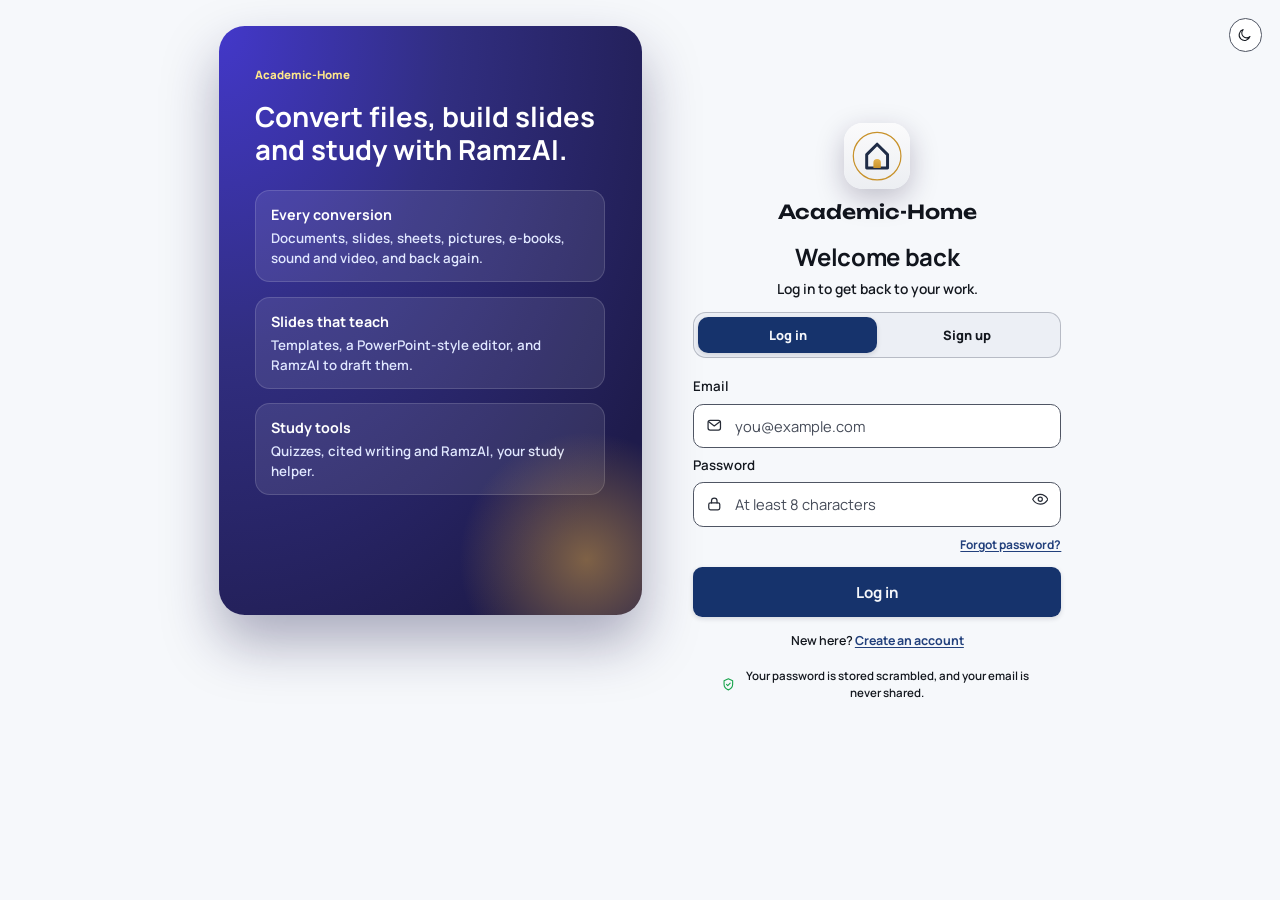
==== commit c6fbc795: "Academic-Home 5.9 (web build) Co-Authored-By: Claude Opus 5.5 <noreply@anthropic.com> Claude-Session" ====
--- a/index.html
+++ b/index.html
@@ -99,7 +99,7 @@
 })();</script>
 <script>document.documentElement.classList.add("contrast-high");   /* 5.1: the same outlines on every phone (the owner, 11 Nov 2026) */</script>
 <script>try { if (localStorage.getItem("mc_theme") !== "dark") document.documentElement.setAttribute("data-theme", "light"); } catch (e) { document.documentElement.setAttribute("data-theme", "light"); }</script>
-<meta name="theme-color" content="#F1F4F9" />
+<meta name="theme-color" content="#F6F8FB" />
 <title>Academic-Home — Convert files, edit slides and study with AI</title>
 <meta name="description" content="Free study app for students and tutors: convert any kind of file (documents, slides, sheets, pictures, e-books, sound and video), edit slides in modern templates, practise with quizzes and get help from RamzAI, your study helper. Works on phones and computers.">
 <meta name="keywords" content="Academic-Home, Academic Home, Academic-Home app, PDF to Word, Word to PDF, notes to slides, PowerPoint converter, study app, AI assistant, AI tutor, RamzAI, quiz maker, students, teachers, tutors, universities">
@@ -130,10 +130,10 @@
 <link rel="preconnect" href="https://masterconvertbackend.onrender.com" crossorigin>
 <style id="bootCss">html{background:#1A1727;color:#FFFFFF;color-scheme:dark}html[data-theme=light]{background:#F2F3F5;color:#0B0D12;color-scheme:light}body{margin:0}html:not(.css-on) #root>:not(#bootLoading){visibility:hidden}html:not(.css-on) #bootLoading{display:flex!important}#bootLoading{min-height:100vh;min-height:100svh;display:flex;flex-direction:column;align-items:center;justify-content:center;gap:26px;padding:24px;box-sizing:border-box;font-family:'Manrope',-apple-system,BlinkMacSystemFont,'Segoe UI',sans-serif;text-align:center}.boot-brand{display:flex;flex-direction:column;align-items:center;gap:14px}.boot-mark{width:60px;height:60px;color:#FFFFFF}.boot-mark .mk-cut{fill:#1A1727;stroke:#1A1727}html[data-theme=light] .boot-mark{color:#0B0D12}html[data-theme=light] .boot-mark .mk-cut{fill:#F2F3F5;stroke:#F2F3F5}.boot-name{font-family:'Unbounded','Manrope',sans-serif;font-weight:600;font-size:20px;letter-spacing:-.01em}#bootSpinner{width:28px;height:28px;color:#F7C35E;animation:bootSpin 1s linear infinite}html[data-theme=light] #bootSpinner{color:#6A4400}@keyframes bootSpin{to{transform:rotate(360deg)}}.boot-offline{max-width:320px;width:100%}@font-face{font-family:'Manrope';font-style:normal;font-weight:200 800;font-display:swap;src:url(fonts/manrope-latin.b42951014c.woff2) format('woff2');unicode-range:U+0000-00FF, U+0131, U+0152-0153, U+02BB-02BC, U+02C6, U+02DA, U+02DC, U+0304, U+0308, U+0329, U+2000-206F, U+20AC, U+2122, U+2191, U+2193, U+2212, U+2215, U+FEFF, U+FFFD}@font-face{font-family:'Manrope';font-style:normal;font-weight:200 800;font-display:swap;src:url(fonts/manrope-latin-ext.1f62546fa0.woff2) format('woff2');unicode-range:U+0100-02BA, U+02BD-02C5, U+02C7-02CC, U+02CE-02D7, U+02DD-02FF, U+0304, U+0308, U+0329, U+1D00-1DBF, U+1E00-1E9F, U+1EF2-1EFF, U+2020, U+20A0-20AB, U+20AD-20C0, U+2113, U+2C60-2C7F, U+A720-A7FF}@font-face{font-family:'Manrope';font-style:normal;font-weight:200 800;font-display:swap;src:url(fonts/manrope-vietnamese.89cd8db6d2.woff2) format('woff2');unicode-range:U+0102-0103, U+0110-0111, U+0128-0129, U+0168-0169, U+01A0-01A1, U+01AF-01B0, U+0300-0301, U+0303-0304, U+0308-0309, U+0323, U+0329, U+1EA0-1EF9, U+20AB}@font-face{font-family:'Manrope';font-style:normal;font-weight:200 800;font-display:swap;src:url(fonts/manrope-greek.1cb6f3caae.woff2) format('woff2');unicode-range:U+0370-0377, U+037A-037F, U+0384-038A, U+038C, U+038E-03A1, U+03A3-03FF}@font-face{font-family:'Manrope';font-style:normal;font-weight:200 800;font-display:swap;src:url(fonts/manrope-cyrillic.d8fc94bf7a.woff2) format('woff2');unicode-range:U+0301, U+0400-045F, U+0490-0491, U+04B0-04B1, U+2116}@font-face{font-family:'Manrope';font-style:normal;font-weight:200 800;font-display:swap;src:url(fonts/manrope-cyrillic-ext.5d8e0798a8.woff2) format('woff2');unicode-range:U+0460-052F, U+1C80-1C8A, U+20B4, U+2DE0-2DFF, U+A640-A69F, U+FE2E-FE2F}@font-face{font-family:'Unbounded';font-style:normal;font-weight:600;font-display:swap;src:url([data-uri]) format('woff2')}</style>
 <style id="moveCss">#ahMove{display:none}html.ah-old #ahMove,html.ah-arrive #ahMove{display:flex}html.ah-old body>:not(#ahMove),html.ah-arrive body>:not(#ahMove){display:none!important}html.ah-old,html.ah-arrive{overflow:hidden}#ahMove{--m-bg:#1A1727;--m-card:#272236;--m-ink:#FFFFFF;--m-soft:#ECE9F4;--m-line:rgba(255,255,255,.18);--m-gold:#F4B740;--m-on-gold:#17141F;--m-track:rgba(255,255,255,.16);position:fixed;inset:0;z-index:2147483000;margin:0;max-width:none;overflow-y:auto;-webkit-overflow-scrolling:touch;background:var(--m-bg);color:var(--m-ink);font-family:'Manrope',-apple-system,BlinkMacSystemFont,'Segoe UI',sans-serif;font-weight:500;padding:max(28px,env(safe-area-inset-top)) 20px max(28px,env(safe-area-inset-bottom));box-sizing:border-box;flex-direction:column;align-items:center}html[data-theme=light] #ahMove{--m-bg:#F2F3F5;--m-card:#FFFFFF;--m-ink:#0B0D12;--m-soft:#2B3140;--m-line:rgba(11,13,18,.16);--m-gold:#EFA300;--m-on-gold:#0B0D12;--m-track:rgba(11,13,18,.12)}#ahMove *{box-sizing:border-box}.ahm-in{width:100%;max-width:400px;margin:auto 0}.ahm-icon{display:block;width:56px;height:56px;border-radius:14px}.ahm-title{font:800 26px/1.15 'Manrope',-apple-system,sans-serif;letter-spacing:-.015em;margin:18px 0 8px;outline:none}.ahm-text{font-size:16px;line-height:1.5;color:var(--m-soft);margin:0}.ahm-addr{margin:20px 0 4px;padding:16px 18px;border-radius:16px;background:var(--m-card);border:1px solid var(--m-line);display:grid;justify-items:start;gap:6px}.ahm-addr[hidden]{display:none}.ahm-old{font-size:15px;color:var(--m-soft);text-decoration:line-through;text-decoration-thickness:1.5px;overflow-wrap:anywhere}.ahm-arrow{width:20px;height:20px;margin-left:6px;color:var(--m-soft)}.ahm-new{font-weight:800;font-size:18px;line-height:1.2;padding:7px 13px;border-radius:999px;background:var(--m-gold);color:var(--m-on-gold);overflow-wrap:anywhere}#ahMove.busy .ahm-arrow{animation:ahmDrop 1.4s ease-in-out infinite}@keyframes ahmDrop{0%,100%{transform:translateY(-2px)}50%{transform:translateY(3px)}}@media (prefers-reduced-motion:reduce){#ahMove.busy .ahm-arrow{animation:none}}#ahMoveBody{margin-top:18px}.ahm-what{list-style:none;margin:0 0 14px;padding:0;display:grid;gap:8px}.ahm-what li{position:relative;padding-left:26px;font-size:16px;line-height:1.45}.ahm-what li::before{content:'';position:absolute;left:3px;top:.32em;width:12px;height:7px;border-left:2.5px solid currentColor;border-bottom:2.5px solid currentColor;transform:rotate(-45deg)}.ahm-check{display:flex;gap:12px;align-items:flex-start;padding:14px;border-radius:14px;border:1px solid var(--m-line);background:var(--m-card);font-size:15.5px;line-height:1.4;cursor:pointer;margin-bottom:6px}.ahm-check input{width:22px;height:22px;margin:0;flex:none;accent-color:var(--m-gold)}.ahm-acts{display:grid;gap:10px;margin-top:16px}.ahm-btn{display:flex;align-items:center;justify-content:center;width:100%;min-height:52px;padding:14px 18px;border-radius:14px;border:2px solid var(--m-gold);background:var(--m-gold);color:var(--m-on-gold);font:800 16.5px/1.2 'Manrope',-apple-system,sans-serif;text-decoration:none;cursor:pointer;text-align:center}.ahm-btn2{background:transparent;color:var(--m-ink);border-color:var(--m-ink)}.ahm-link{justify-self:center;min-height:44px;padding:10px 14px;border:0;background:none;color:var(--m-ink);font:700 15.5px 'Manrope',-apple-system,sans-serif;text-decoration:underline;text-underline-offset:4px;cursor:pointer}#ahMove :focus-visible{outline:3px solid var(--m-ink);outline-offset:3px;border-radius:10px}.ahm-note{font-size:14px;line-height:1.5;color:var(--m-soft);margin:16px 0 0}.ahm-bar{height:10px;border-radius:999px;background:var(--m-track);overflow:hidden;margin-top:6px}.ahm-bar i{display:block;height:100%;width:0;border-radius:inherit;background:var(--m-gold);transition:width .3s ease}.ahm-line{font-size:15px;line-height:1.45;color:var(--m-soft);margin:10px 0 0;min-height:1.45em}.ahm-steps{margin:0;padding-left:24px;display:grid;gap:10px;font-size:16px;line-height:1.45}.ahm-who{margin:0;padding:16px 18px;border-radius:16px;background:var(--m-card);border:1px solid var(--m-line);display:grid;gap:4px}.ahm-who strong{font-size:18px;font-weight:800}.ahm-who span{font-size:15px;color:var(--m-soft);overflow-wrap:anywhere}.ahm-alt{margin:18px 0 0;font-size:15px}.ahm-alt a{color:var(--m-ink);font-weight:700;text-underline-offset:4px}.ahm-sr{position:absolute!important;width:1px;height:1px;padding:0;margin:-1px;overflow:hidden;clip:rect(0,0,0,0);white-space:nowrap;border:0}</style>
-<meta name="ah-build" content="88b4897583">
-<link rel="preload" href="app-5.7.61c4638277.js" as="script">
-<link rel="preload" href="app-5.7.ec903f68bf.css" as="style">
-<link rel="stylesheet" href="app-5.7.ec903f68bf.css" media="print" onload="this.media='all';document.documentElement.classList.add('css-on')" onerror="(function(){var o=document.getElementById('bootOffline'),s=document.getElementById('bootSpinner'),t=document.getElementById('bootOfflineSub');if(s)s.style.display='none';if(t)t.textContent='Academic-Home couldn\u2019t finish loading. Connect to the internet, then try again.';if(o){o.style.display='block';var b=o.querySelector('button');if(b)b.onclick=function(){location.reload();};}})()">
+<meta name="ah-build" content="47c0712a67">
+<link rel="preload" href="app-5.9.889539cc02.js" as="script">
+<link rel="preload" href="app-5.9.c377dbe8d9.css" as="style">
+<link rel="stylesheet" href="app-5.9.c377dbe8d9.css" media="print" onload="this.media='all';document.documentElement.classList.add('css-on')" onerror="(function(){var o=document.getElementById('bootOffline'),s=document.getElementById('bootSpinner'),t=document.getElementById('bootOfflineSub');if(s)s.style.display='none';if(t)t.textContent='Academic-Home couldn\u2019t finish loading. Connect to the internet, then try again.';if(o){o.style.display='block';var b=o.querySelector('button');if(b)b.onclick=function(){location.reload();};}})()">
 
 
 
@@ -146,6 +146,120 @@
 
 </head>
 <body>
+<svg id="ic59Sprite" xmlns="http://www.w3.org/2000/svg" aria-hidden="true" focusable="false" style="position:absolute;width:0;height:0;overflow:hidden"><defs><linearGradient id="ic59g-paper" x1="0" y1="0" x2="0" y2="1"><stop offset="0" stop-color="#FFFFFF"/><stop offset="1" stop-color="#EDF2FB"/></linearGradient><linearGradient id="ic59g-silver" x1="0" y1="0" x2="0" y2="1"><stop offset="0" stop-color="#F4F7FC"/><stop offset=".55" stop-color="#C9D4E6"/><stop offset="1" stop-color="#93A4C0"/></linearGradient><linearGradient id="ic59g-gold" x1="0" y1="0" x2="0" y2="1"><stop offset="0" stop-color="#F8CF5A"/><stop offset="1" stop-color="#D99A07"/></linearGradient><linearGradient id="ic59g-glass" x1="0" y1="0" x2="1" y2="1"><stop offset="0" stop-color="#FFFFFF" stop-opacity=".95"/><stop offset="1" stop-color="#CFE0FA" stop-opacity=".9"/></linearGradient><linearGradient id="ic59g-sky" x1="0" y1="0" x2="0" y2="1"><stop offset="0" stop-color="#CFE6FF"/><stop offset="1" stop-color="#EEF6FF"/></linearGradient><linearGradient id="ic59g-folder-f" x1="0" y1="0" x2="0" y2="1"><stop offset="0" stop-color="#9AABC6"/><stop offset="1" stop-color="#6A7C9C"/></linearGradient><linearGradient id="ic59g-word-b" x1="0" y1="0" x2="0" y2="1"><stop offset="0" stop-color="#5680D2"/><stop offset="1" stop-color="#3164C8"/></linearGradient><linearGradient id="ic59g-word-d" x1="0" y1="0" x2="0" y2="1"><stop offset="0" stop-color="#3164C8"/><stop offset="1" stop-color="#1F4FA8"/></linearGradient><linearGradient id="ic59g-word-l" x1="0" y1="0" x2="1" y2="1"><stop offset="0" stop-color="#DCE8FD"/><stop offset="1" stop-color="#4977CF"/></linearGradient><linearGradient id="ic59g-word-p" x1="0" y1="0" x2="0" y2="1"><stop offset="0" stop-color="#D2E0FA"/><stop offset="1" stop-color="#A9C0ED"/></linearGradient><linearGradient id="ic59g-pdf-b" x1="0" y1="0" x2="0" y2="1"><stop offset="0" stop-color="#C35A5A"/><stop offset="1" stop-color="#B63636"/></linearGradient><linearGradient id="ic59g-pdf-d" x1="0" y1="0" x2="0" y2="1"><stop offset="0" stop-color="#B63636"/><stop offset="1" stop-color="#8E2424"/></linearGradient><linearGradient id="ic59g-pdf-l" x1="0" y1="0" x2="1" y2="1"><stop offset="0" stop-color="#FBE3E1"/><stop offset="1" stop-color="#C15150"/></linearGradient><linearGradient id="ic59g-pdf-p" x1="0" y1="0" x2="0" y2="1"><stop offset="0" stop-color="#F7D9D7"/><stop offset="1" stop-color="#E6AFAE"/></linearGradient><linearGradient id="ic59g-convert-b" x1="0" y1="0" x2="0" y2="1"><stop offset="0" stop-color="#329487"/><stop offset="1" stop-color="#057C6D"/></linearGradient><linearGradient id="ic59g-convert-d" x1="0" y1="0" x2="0" y2="1"><stop offset="0" stop-color="#057C6D"/><stop offset="1" stop-color="#04594F"/></linearGradient><linearGradient id="ic59g-convert-l" x1="0" y1="0" x2="1" y2="1"><stop offset="0" stop-color="#D3F1EB"/><stop offset="1" stop-color="#259081"/></linearGradient><linearGradient id="ic59g-convert-p" x1="0" y1="0" x2="0" y2="1"><stop offset="0" stop-color="#C7EAE3"/><stop offset="1" stop-color="#95CEC5"/></linearGradient><linearGradient id="ic59g-slides-b" x1="0" y1="0" x2="0" y2="1"><stop offset="0" stop-color="#BA6A2E"/><stop offset="1" stop-color="#AB4900"/></linearGradient><linearGradient id="ic59g-slides-d" x1="0" y1="0" x2="0" y2="1"><stop offset="0" stop-color="#AB4900"/><stop offset="1" stop-color="#7A3500"/></linearGradient><linearGradient id="ic59g-slides-l" x1="0" y1="0" x2="1" y2="1"><stop offset="0" stop-color="#FCE6D4"/><stop offset="1" stop-color="#BB6322"/></linearGradient><linearGradient id="ic59g-slides-p" x1="0" y1="0" x2="0" y2="1"><stop offset="0" stop-color="#F7DDC7"/><stop offset="1" stop-color="#E4B794"/></linearGradient><linearGradient id="ic59g-study-b" x1="0" y1="0" x2="0" y2="1"><stop offset="0" stop-color="#309760"/><stop offset="1" stop-color="#03803D"/></linearGradient><linearGradient id="ic59g-study-d" x1="0" y1="0" x2="0" y2="1"><stop offset="0" stop-color="#03803D"/><stop offset="1" stop-color="#025A2B"/></linearGradient><linearGradient id="ic59g-study-l" x1="0" y1="0" x2="1" y2="1"><stop offset="0" stop-color="#D6F1DF"/><stop offset="1" stop-color="#269457"/></linearGradient><linearGradient id="ic59g-study-p" x1="0" y1="0" x2="0" y2="1"><stop offset="0" stop-color="#C9EAD5"/><stop offset="1" stop-color="#97CFAE"/></linearGradient><linearGradient id="ic59g-calm-b" x1="0" y1="0" x2="0" y2="1"><stop offset="0" stop-color="#BD5986"/><stop offset="1" stop-color="#AF356C"/></linearGradient><linearGradient id="ic59g-calm-d" x1="0" y1="0" x2="0" y2="1"><stop offset="0" stop-color="#AF356C"/><stop offset="1" stop-color="#7C2450"/></linearGradient><linearGradient id="ic59g-calm-l" x1="0" y1="0" x2="1" y2="1"><stop offset="0" stop-color="#FADCE9"/><stop offset="1" stop-color="#BC4F80"/></linearGradient><linearGradient id="ic59g-calm-p" x1="0" y1="0" x2="0" y2="1"><stop offset="0" stop-color="#F6D2E1"/><stop offset="1" stop-color="#E4AAC4"/></linearGradient><linearGradient id="ic59g-meet-b" x1="0" y1="0" x2="0" y2="1"><stop offset="0" stop-color="#2F8CB3"/><stop offset="1" stop-color="#0173A2"/></linearGradient><linearGradient id="ic59g-meet-d" x1="0" y1="0" x2="0" y2="1"><stop offset="0" stop-color="#0173A2"/><stop offset="1" stop-color="#015579"/></linearGradient><linearGradient id="ic59g-meet-l" x1="0" y1="0" x2="1" y2="1"><stop offset="0" stop-color="#D4EDF8"/><stop offset="1" stop-color="#2388B1"/></linearGradient><linearGradient id="ic59g-meet-p" x1="0" y1="0" x2="0" y2="1"><stop offset="0" stop-color="#C7E6F3"/><stop offset="1" stop-color="#95C8DE"/></linearGradient><linearGradient id="ic59g-files-b" x1="0" y1="0" x2="0" y2="1"><stop offset="0" stop-color="#768291"/><stop offset="1" stop-color="#586679"/></linearGradient><linearGradient id="ic59g-files-d" x1="0" y1="0" x2="0" y2="1"><stop offset="0" stop-color="#586679"/><stop offset="1" stop-color="#3B4656"/></linearGradient><linearGradient id="ic59g-files-l" x1="0" y1="0" x2="1" y2="1"><stop offset="0" stop-color="#E2E7EE"/><stop offset="1" stop-color="#6C798B"/></linearGradient><linearGradient id="ic59g-files-p" x1="0" y1="0" x2="0" y2="1"><stop offset="0" stop-color="#DADFE7"/><stop offset="1" stop-color="#B9C0CB"/></linearGradient><linearGradient id="ic59g-folder-b" x1="0" y1="0" x2="0" y2="1"><stop offset="0" stop-color="#94A2B8"/><stop offset="1" stop-color="#7D8DA8"/></linearGradient><linearGradient id="ic59g-folder-d" x1="0" y1="0" x2="0" y2="1"><stop offset="0" stop-color="#7D8DA8"/><stop offset="1" stop-color="#41506A"/></linearGradient><linearGradient id="ic59g-folder-l" x1="0" y1="0" x2="1" y2="1"><stop offset="0" stop-color="#E4EAF3"/><stop offset="1" stop-color="#8B9AB2"/></linearGradient><linearGradient id="ic59g-folder-p" x1="0" y1="0" x2="0" y2="1"><stop offset="0" stop-color="#DEE4EF"/><stop offset="1" stop-color="#C5CEDD"/></linearGradient><linearGradient id="ic59g-pro-b" x1="0" y1="0" x2="0" y2="1"><stop offset="0" stop-color="#A27D2F"/><stop offset="1" stop-color="#8E6001"/></linearGradient><linearGradient id="ic59g-pro-d" x1="0" y1="0" x2="0" y2="1"><stop offset="0" stop-color="#8E6001"/><stop offset="1" stop-color="#6A4700"/></linearGradient><linearGradient id="ic59g-pro-l" x1="0" y1="0" x2="1" y2="1"><stop offset="0" stop-color="#FBEBC4"/><stop offset="1" stop-color="#A3781B"/></linearGradient><linearGradient id="ic59g-pro-p" x1="0" y1="0" x2="0" y2="1"><stop offset="0" stop-color="#F4E3B8"/><stop offset="1" stop-color="#DAC18A"/></linearGradient><linearGradient id="ic59g-remy-b" x1="0" y1="0" x2="0" y2="1"><stop offset="0" stop-color="#8B70CB"/><stop offset="1" stop-color="#7151BF"/></linearGradient><linearGradient id="ic59g-remy-d" x1="0" y1="0" x2="0" y2="1"><stop offset="0" stop-color="#7151BF"/><stop offset="1" stop-color="#47308C"/></linearGradient><linearGradient id="ic59g-remy-l" x1="0" y1="0" x2="1" y2="1"><stop offset="0" stop-color="#ECE6FB"/><stop offset="1" stop-color="#8265C9"/></linearGradient><linearGradient id="ic59g-remy-p" x1="0" y1="0" x2="0" y2="1"><stop offset="0" stop-color="#E5DDF7"/><stop offset="1" stop-color="#C7B9E9"/></linearGradient></defs><symbol id="ic59-convert" viewBox="0 0 48 48"><path d="M7.6 4H21L27 10V29.4A1.6 1.6 0 0 1 25.4 31H7.6A1.6 1.6 0 0 1 6 29.4V5.6A1.6 1.6 0 0 1 7.6 4Z" fill="url(#ic59g-word-p)" stroke="#1F4FA8" stroke-width="1.5" stroke-linejoin="round"/><path d="M22.6 10H27V12.6Z" fill="#1F4FA8" fill-opacity=".16"/><path d="M21 4V8.4A1.6 1.6 0 0 0 22.6 10H27Z" fill="url(#ic59g-word-d)" stroke="#1F4FA8" stroke-width="1.25" stroke-linejoin="round"/><rect x="9.5" y="12" width="10" height="3.2" rx="1.6" fill="#3164C8"/><path d="M10 18H22" stroke="#4977CF" stroke-width="2" stroke-linecap="round"/><path d="M10 22.2H19" stroke="#4977CF" stroke-width="2" stroke-linecap="round"/><path d="M20.6 13H35L41 19V40.4A1.6 1.6 0 0 1 39.4 42H20.6A1.6 1.6 0 0 1 19 40.4V14.6A1.6 1.6 0 0 1 20.6 13Z" fill="#FFFFFF" stroke="#FFFFFF" stroke-width="3" stroke-linejoin="round"/><path d="M20.6 13H35L41 19V40.4A1.6 1.6 0 0 1 39.4 42H20.6A1.6 1.6 0 0 1 19 40.4V14.6A1.6 1.6 0 0 1 20.6 13Z" fill="url(#ic59g-convert-p)" stroke="#04594F" stroke-width="1.5" stroke-linejoin="round"/><path d="M36.6 19H41V21.6Z" fill="#04594F" fill-opacity=".16"/><path d="M35 13V17.4A1.6 1.6 0 0 0 36.6 19H41Z" fill="url(#ic59g-convert-d)" stroke="#04594F" stroke-width="1.25" stroke-linejoin="round"/><rect x="22.5" y="21" width="10.5" height="3.2" rx="1.6" fill="#057C6D"/><path d="M23 27H36.5" stroke="#259081" stroke-width="2" stroke-linecap="round"/><path d="M23 31.2H34" stroke="#259081" stroke-width="2" stroke-linecap="round"/><path d="M23 35.4H31" stroke="#259081" stroke-width="2" stroke-linecap="round"/><circle cx="12.5" cy="36" r="8.5" fill="#FFFFFF"/><circle cx="12.5" cy="36" r="7" fill="url(#ic59g-convert-d)" stroke="#04594F" stroke-width="1"/><path d="M8.16 32.5A5.6 5.6 0 0 1 15.65 31.1" stroke="#FFFFFF" stroke-opacity=".45" stroke-width=".9" fill="none" stroke-linecap="round"/><g fill="none" stroke="#FFFFFF" stroke-width="1.7" stroke-linecap="round" stroke-linejoin="round"><path d="M8.9 35.4A3.7 3.7 0 0 1 15.4 33.4"/><path d="M15.6 31.2V33.6H13.2"/><path d="M16.1 36.6A3.7 3.7 0 0 1 9.6 38.6"/><path d="M9.4 40.8V38.4H11.8"/></g></symbol><symbol id="ic59-pdf" viewBox="0 0 48 48"><path d="M12.6 4H30L37 11V39.4A1.6 1.6 0 0 1 35.4 41H12.6A1.6 1.6 0 0 1 11 39.4V5.6A1.6 1.6 0 0 1 12.6 4Z" fill="url(#ic59g-pdf-p)" stroke="#8E2424" stroke-width="1.5" stroke-linejoin="round"/><path d="M31.6 11H37V13.6Z" fill="#8E2424" fill-opacity=".16"/><path d="M30 4V9.4A1.6 1.6 0 0 0 31.6 11H37Z" fill="url(#ic59g-pdf-d)" stroke="#8E2424" stroke-width="1.25" stroke-linejoin="round"/><rect x="6" y="10.5" width="17" height="8.4" rx="1.6" fill="#FFFFFF"/><rect x="6.7" y="11.2" width="15.6" height="7" rx="1.2" fill="url(#ic59g-pdf-d)" stroke="#8E2424" stroke-width=".8"/><g fill="none" stroke="#FFFFFF" stroke-width="1.15" stroke-linecap="round" stroke-linejoin="round"><path d="M9 16.8V12.6H10.7A1.15 1.15 0 0 1 10.7 14.9H9"/><path d="M13.3 12.6V16.8H14.4A2.1 2.1 0 0 0 14.4 12.6Z"/><path d="M20.2 12.6H18V16.8M18 14.7H19.7"/></g><path d="M15 24H32" stroke="#C15150" stroke-width="2" stroke-linecap="round"/><path d="M15 28.2H29" stroke="#C15150" stroke-width="2" stroke-linecap="round"/><path d="M15 35.6c1.6-2.4 3-2.6 3.4-1 .4 1.5 1.5 1.6 2.6-.2" fill="none" stroke="#8E2424" stroke-width="1.3" stroke-linecap="round"/><g transform="translate(23.6 35.2) rotate(-45)"><path d="M0 0L6.4-2.5H21.5A2.5 2.5 0 0 1 24 0A2.5 2.5 0 0 1 21.5 2.5H6.4Z" fill="#FFFFFF" stroke="#FFFFFF" stroke-width="2.4" stroke-linejoin="round"/><path d="M0 0L6.4-2.5H21.5A2.5 2.5 0 0 1 24 0A2.5 2.5 0 0 1 21.5 2.5H6.4Z" fill="none" stroke="#8E2424" stroke-width=".7" stroke-linejoin="round"/><path d="M0 0L6.4-2.5V0Z" fill="#FFFFFF"/><path d="M0 0L6.4 2.5V0Z" fill="#B3C2DC"/><path d="M0 0L6.4-2.5V2.5Z" fill="none" stroke="#3E5683" stroke-width=".45" stroke-linejoin="round"/><path d="M.9 0H4.9" stroke="#24395E" stroke-width=".5" stroke-linecap="round"/><circle cx="5.1" cy="0" r=".6" fill="#24395E"/><path d="M6.4-2.5H9V2.5H6.4Z" fill="#8E2424"/><path d="M9-2.5H10.6V0H9Z" fill="#EEF3FA"/><path d="M9 0H10.6V2.5H9Z" fill="#C3D0E6"/><path d="M10.6-2.5H21.5A2.5 2.5 0 0 1 24 0H10.6Z" fill="#BF4E4E"/><path d="M10.6 0H24A2.5 2.5 0 0 1 21.5 2.5H10.6Z" fill="#8E2424"/><path d="M11.4-1.5H20.9" stroke="#FFFFFF" stroke-opacity=".5" stroke-width=".6" stroke-linecap="round"/><path d="M16.8-2.5H18V0H16.8Z" fill="#EEF3FA"/><path d="M16.8 0H18V2.5H16.8Z" fill="#C3D0E6"/></g></symbol><symbol id="ic59-pdfedit" viewBox="0 0 48 48"><path d="M12.6 4H30L37 11V39.4A1.6 1.6 0 0 1 35.4 41H12.6A1.6 1.6 0 0 1 11 39.4V5.6A1.6 1.6 0 0 1 12.6 4Z" fill="url(#ic59g-pdf-p)" stroke="#8E2424" stroke-width="1.5" stroke-linejoin="round"/><path d="M31.6 11H37V13.6Z" fill="#8E2424" fill-opacity=".16"/><path d="M30 4V9.4A1.6 1.6 0 0 0 31.6 11H37Z" fill="url(#ic59g-pdf-d)" stroke="#8E2424" stroke-width="1.25" stroke-linejoin="round"/><rect x="6" y="10.5" width="17" height="8.4" rx="1.6" fill="#FFFFFF"/><rect x="6.7" y="11.2" width="15.6" height="7" rx="1.2" fill="url(#ic59g-pdf-d)" stroke="#8E2424" stroke-width=".8"/><g fill="none" stroke="#FFFFFF" stroke-width="1.15" stroke-linecap="round" stroke-linejoin="round"><path d="M9 16.8V12.6H10.7A1.15 1.15 0 0 1 10.7 14.9H9"/><path d="M13.3 12.6V16.8H14.4A2.1 2.1 0 0 0 14.4 12.6Z"/><path d="M20.2 12.6H18V16.8M18 14.7H19.7"/></g><path d="M15 23.4h6M18 23.4v8" stroke="#8E2424" stroke-width="1.6" stroke-linecap="round"/><path d="M23.5 27H31" stroke="#C15150" stroke-width="2" stroke-linecap="round"/><path d="M15 36.4c1.6-2.4 3-2.6 3.4-1 .4 1.5 1.5 1.6 2.6-.2" fill="none" stroke="#8E2424" stroke-width="1.3" stroke-linecap="round"/><g transform="translate(23.6 36) rotate(-45)"><path d="M0 0L6.4-2.5H21.5A2.5 2.5 0 0 1 24 0A2.5 2.5 0 0 1 21.5 2.5H6.4Z" fill="#FFFFFF" stroke="#FFFFFF" stroke-width="2.4" stroke-linejoin="round"/><path d="M0 0L6.4-2.5H21.5A2.5 2.5 0 0 1 24 0A2.5 2.5 0 0 1 21.5 2.5H6.4Z" fill="none" stroke="#8E2424" stroke-width=".7" stroke-linejoin="round"/><path d="M0 0L6.4-2.5V0Z" fill="#FFFFFF"/><path d="M0 0L6.4 2.5V0Z" fill="#B3C2DC"/><path d="M0 0L6.4-2.5V2.5Z" fill="none" stroke="#3E5683" stroke-width=".45" stroke-linejoin="round"/><path d="M.9 0H4.9" stroke="#24395E" stroke-width=".5" stroke-linecap="round"/><circle cx="5.1" cy="0" r=".6" fill="#24395E"/><path d="M6.4-2.5H9V2.5H6.4Z" fill="#8E2424"/><path d="M9-2.5H10.6V0H9Z" fill="#EEF3FA"/><path d="M9 0H10.6V2.5H9Z" fill="#C3D0E6"/><path d="M10.6-2.5H21.5A2.5 2.5 0 0 1 24 0H10.6Z" fill="#BF4E4E"/><path d="M10.6 0H24A2.5 2.5 0 0 1 21.5 2.5H10.6Z" fill="#8E2424"/><path d="M11.4-1.5H20.9" stroke="#FFFFFF" stroke-opacity=".5" stroke-width=".6" stroke-linecap="round"/><path d="M16.8-2.5H18V0H16.8Z" fill="#EEF3FA"/><path d="M16.8 0H18V2.5H16.8Z" fill="#C3D0E6"/></g></symbol><symbol id="ic59-scan" viewBox="0 0 48 48"><path d="M16.6 9.5H28L33 14.5V33.9A1.6 1.6 0 0 1 31.4 35.5H16.6A1.6 1.6 0 0 1 15 33.9V11.1A1.6 1.6 0 0 1 16.6 9.5Z" fill="url(#ic59g-pdf-p)" stroke="#8E2424" stroke-width="1.5" stroke-linejoin="round"/><path d="M29.6 14.5H33V17.1Z" fill="#8E2424" fill-opacity=".16"/><path d="M28 9.5V12.9A1.6 1.6 0 0 0 29.6 14.5H33Z" fill="url(#ic59g-pdf-d)" stroke="#8E2424" stroke-width="1.25" stroke-linejoin="round"/><path d="M18.5 16.5H26" stroke="#C15150" stroke-width="1.8" stroke-linecap="round"/><path d="M18.5 20.5H29.5" stroke="#C15150" stroke-width="1.8" stroke-linecap="round"/><path d="M18.5 27.5H29.5" stroke="#C15150" stroke-width="1.8" stroke-linecap="round"/><path d="M18.5 31.5H25" stroke="#C15150" stroke-width="1.8" stroke-linecap="round"/><rect x="9" y="19.6" width="30" height="4.4" fill="#B63636" fill-opacity=".16"/><rect x="7.5" y="23.2" width="33" height="2" rx="1" fill="#FFFFFF"/><rect x="8.2" y="23.6" width="31.6" height="1.2" rx=".6" fill="#B63636"/><g fill="none" stroke="#B63636" stroke-width="2.6" stroke-linecap="round" stroke-linejoin="round"><path d="M6 13V9A3 3 0 0 1 9 6h4"/><path d="M35 6h4a3 3 0 0 1 3 3v4"/><path d="M42 35v4a3 3 0 0 1-3 3h-4"/><path d="M13 42H9a3 3 0 0 1-3-3v-4"/></g><g fill="none" stroke="#FFFFFF" stroke-opacity=".5" stroke-width=".7" stroke-linecap="round"><path d="M6 12.4V9.2A3 3 0 0 1 8.4 6.2"/><path d="M35.6 6h3"/></g></symbol><symbol id="ic59-files" viewBox="0 0 48 48"><path d="M5 11A2 2 0 0 1 7 9H17.92L20.96 12H41A2 2 0 0 1 43 14V37A2 2 0 0 1 41 39H7A2 2 0 0 1 5 37Z" fill="url(#ic59g-folder-d)" stroke="#41506A" stroke-width="1.25" stroke-linejoin="round"/><path d="M11.6 6.5H25L29 10.5V21.9A1.6 1.6 0 0 1 27.4 23.5H11.6A1.6 1.6 0 0 1 10 21.9V8.1A1.6 1.6 0 0 1 11.6 6.5Z" fill="url(#ic59g-word-p)" stroke="#1F4FA8" stroke-width="1.5" stroke-linejoin="round"/><path d="M26.6 10.5H29V13.1Z" fill="#1F4FA8" fill-opacity=".16"/><path d="M25 6.5V8.9A1.6 1.6 0 0 0 26.6 10.5H29Z" fill="url(#ic59g-word-d)" stroke="#1F4FA8" stroke-width="1.25" stroke-linejoin="round"/><path d="M20.6 9.5H34L38 13.5V22.9A1.6 1.6 0 0 1 36.4 24.5H20.6A1.6 1.6 0 0 1 19 22.9V11.1A1.6 1.6 0 0 1 20.6 9.5Z" fill="#FFFFFF" stroke="#FFFFFF" stroke-width="3" stroke-linejoin="round"/><path d="M20.6 9.5H34L38 13.5V22.9A1.6 1.6 0 0 1 36.4 24.5H20.6A1.6 1.6 0 0 1 19 22.9V11.1A1.6 1.6 0 0 1 20.6 9.5Z" fill="url(#ic59g-pdf-p)" stroke="#8E2424" stroke-width="1.5" stroke-linejoin="round"/><path d="M35.6 13.5H38V16.1Z" fill="#8E2424" fill-opacity=".16"/><path d="M34 9.5V11.9A1.6 1.6 0 0 0 35.6 13.5H38Z" fill="url(#ic59g-pdf-d)" stroke="#8E2424" stroke-width="1.25" stroke-linejoin="round"/><path d="M22 16.5H31" stroke="#C15150" stroke-width="1.8" stroke-linecap="round"/><path d="M5 18.5H43L43 37.7A2 2 0 0 1 41 39.5H7A2 2 0 0 1 5 37.7Z" fill="#FFFFFF" stroke="#FFFFFF" stroke-width="2.6" stroke-linejoin="round"/><path d="M5 18.5H43L43 37.7A2 2 0 0 1 41 39.5H7A2 2 0 0 1 5 37.7Z" fill="url(#ic59g-folder-f)" stroke="#41506A" stroke-width="1.25" stroke-linejoin="round"/><path d="M6.6 20.1H41.4" stroke="#FFFFFF" stroke-opacity=".45" stroke-width=".9" stroke-linecap="round"/><circle cx="37" cy="36.5" r="8" fill="#FFFFFF"/><circle cx="37" cy="36.5" r="6.5" fill="url(#ic59g-files-d)" stroke="#3B4656" stroke-width="1"/><path d="M32.97 33.25A5.2 5.2 0 0 1 39.92 31.95" stroke="#FFFFFF" stroke-opacity=".45" stroke-width=".9" fill="none" stroke-linecap="round"/><g fill="none" stroke="#FFFFFF" stroke-width="1.7" stroke-linecap="round" stroke-linejoin="round"><path d="M37 33.4V36.8L39.4 38.2"/></g></symbol><symbol id="ic59-slides" viewBox="0 0 48 48"><path d="M24 31V36.6M24 33.6L16.4 43M24 33.6L31.6 43" stroke="#7A3500" stroke-width="2" stroke-linecap="round"/><rect x="6.5" y="8.5" width="35" height="24" rx="2" fill="url(#ic59g-slides-p)" stroke="#7A3500" stroke-width="1.25"/><rect x="4.5" y="5.6" width="39" height="4.6" rx="1.8" fill="url(#ic59g-slides-d)" stroke="#7A3500" stroke-width="1"/><path d="M6.4 7.2H41.6" stroke="#FFFFFF" stroke-opacity=".4" stroke-width=".8" stroke-linecap="round"/><rect x="10" y="13.6" width="12" height="3.2" rx="1.6" fill="#AB4900"/><path d="M10.4 19.6H20" stroke="#BB6322" stroke-width="2" stroke-linecap="round"/><path d="M10.4 23.8H18" stroke="#BB6322" stroke-width="2" stroke-linecap="round"/><path d="M10.4 28H21" stroke="#BB6322" stroke-width="2" stroke-linecap="round"/><rect x="25" y="22" width="4" height="7" rx=".8" fill="#BB6322"/><rect x="30.4" y="18" width="4" height="11" rx=".8" fill="#AB4900"/><rect x="35.8" y="14.6" width="4" height="14.4" rx=".8" fill="#7A3500"/><path d="M24.4 29.2H39.4" stroke="#7A3500" stroke-width=".9" stroke-linecap="round"/></symbol><symbol id="ic59-studio" viewBox="0 0 48 48"><rect x="4.5" y="9" width="35" height="23" rx="2" fill="url(#ic59g-slides-p)" stroke="#7A3500" stroke-width="1.25"/><rect x="4.5" y="9" width="12" height="23" rx="2" fill="url(#ic59g-slides-l)" stroke="#7A3500" stroke-width="1.25"/><circle cx="10.5" cy="17" r="3" fill="#AB4900"/><path d="M7.4 27.6L10.6 22.6L13.8 27.6Z" fill="#7A3500"/><rect x="20" y="14" width="13" height="3.2" rx="1.6" fill="#AB4900"/><path d="M20.4 20H34" stroke="#BB6322" stroke-width="2" stroke-linecap="round"/><path d="M20.4 24.2H30" stroke="#BB6322" stroke-width="2" stroke-linecap="round"/><g transform="translate(36.6 31.6) rotate(-40)"><path d="M-3.2-1.4H3.2L2.4 13A2.4 2.4 0 0 1 0 15.2A2.4 2.4 0 0 1-2.4 13Z" fill="#FFFFFF" stroke="#FFFFFF" stroke-width="2.4" stroke-linejoin="round"/><path d="M-2.4 2.2H2.4L1.8 13A1.8 1.8 0 0 1 0 14.6A1.8 1.8 0 0 1-1.8 13Z" fill="url(#ic59g-slides-d)" stroke="#7A3500" stroke-width=".8"/><rect x="-2.8" y="-1.6" width="5.6" height="4.2" rx=".6" fill="url(#ic59g-silver)" stroke="#6B7A92" stroke-width=".7"/><path d="M-2.6-1.6C-2.8-5.4-1.4-8.6 0-10.4C1.4-8.6 2.8-5.4 2.6-1.6Z" fill="#3D4757" stroke="#2A3343" stroke-width=".6" stroke-linejoin="round"/><path d="M-1.2-2.4C-1.2-5-.4-7 0-8" stroke="#FFFFFF" stroke-opacity=".35" stroke-width=".6" fill="none" stroke-linecap="round"/><path d="M-1.6-8C-.8-9.6.8-9.6 1.6-8C.8-6.6-.8-6.6-1.6-8Z" fill="#AB4900"/></g></symbol><symbol id="ic59-exam" viewBox="0 0 48 48"><rect x="6" y="9" width="36" height="33" rx="3.2" fill="url(#ic59g-files-p)" stroke="#3B4656" stroke-width="1.25"/><path d="M6 12.2A3.2 3.2 0 0 1 9.2 9H38.8A3.2 3.2 0 0 1 42 12.2V18H6Z" fill="url(#ic59g-pdf-d)" stroke="#8E2424" stroke-width="1.25"/><path d="M8.4 11.4H39.6" stroke="#FFFFFF" stroke-opacity=".4" stroke-width=".8" stroke-linecap="round"/><rect x="12.3" y="5" width="4.4" height="8.6" rx="2.2" fill="#FFFFFF"/><rect x="13.1" y="5.8" width="2.8" height="7" rx="1.4" fill="url(#ic59g-silver)" stroke="#6B7A92" stroke-width=".6"/><rect x="31.3" y="5" width="4.4" height="8.6" rx="2.2" fill="#FFFFFF"/><rect x="32.1" y="5.8" width="2.8" height="7" rx="1.4" fill="url(#ic59g-silver)" stroke="#6B7A92" stroke-width=".6"/><rect x="10" y="21.5" width="4.4" height="4.4" rx="1" fill="#6C798B"/><rect x="16" y="21.5" width="4.4" height="4.4" rx="1" fill="#6C798B"/><rect x="22" y="21.5" width="4.4" height="4.4" rx="1" fill="#6C798B"/><rect x="28" y="21.5" width="4.4" height="4.4" rx="1" fill="#6C798B"/><rect x="34" y="21.5" width="4.4" height="4.4" rx="1" fill="#6C798B"/><rect x="10" y="27.9" width="4.4" height="4.4" rx="1" fill="#6C798B"/><rect x="16" y="27.9" width="4.4" height="4.4" rx="1" fill="#6C798B"/><rect x="22" y="27.9" width="4.4" height="4.4" rx="1" fill="#6C798B"/><rect x="27.4" y="27.299999999999997" width="5.6" height="5.6" rx="1.4" fill="url(#ic59g-study-d)" stroke="#025A2B" stroke-width=".8"/><path d="M29 30.2l2.2 2.2 4.2-4.6" fill="none" stroke="#FFFFFF" stroke-width="1.5" stroke-linecap="round" stroke-linejoin="round"/><rect x="34" y="27.9" width="4.4" height="4.4" rx="1" fill="#6C798B"/><rect x="10" y="34.3" width="4.4" height="4.4" rx="1" fill="#6C798B"/><rect x="16" y="34.3" width="4.4" height="4.4" rx="1" fill="#6C798B"/><rect x="22" y="34.3" width="4.4" height="4.4" rx="1" fill="#6C798B"/><rect x="28" y="34.3" width="4.4" height="4.4" rx="1" fill="#E2E7EE"/><rect x="34" y="34.3" width="4.4" height="4.4" rx="1" fill="#E2E7EE"/></symbol><symbol id="ic59-focus" viewBox="0 0 48 48"><rect x="20.6" y="4" width="6.8" height="4.2" rx="1.2" fill="url(#ic59g-calm-d)" stroke="#7C2450" stroke-width="1"/><rect x="22.6" y="7.6" width="2.8" height="3.4" fill="#7C2450"/><g transform="rotate(42 24 27)"><rect x="22.4" y="8.2" width="3.2" height="4" rx=".8" fill="url(#ic59g-calm-d)" stroke="#7C2450" stroke-width=".8"/></g><circle cx="24" cy="27" r="15" fill="#FFFFFF"/><circle cx="24" cy="27" r="14" fill="url(#ic59g-calm-d)" stroke="#7C2450" stroke-width="1.25"/><circle cx="24" cy="27" r="11" fill="url(#ic59g-paper)" stroke="#7C2450" stroke-width=".9"/><path d="M24 16A11 11 0 0 1 33.5 32.5L24 27Z" fill="#FADCE9"/><g stroke="#7C2450" stroke-width="1.3" stroke-linecap="round"><path d="M24 17.6V19.4M33.4 27H31.6M24 36.4V34.6M14.6 27H16.4"/></g><path d="M24 27L31.4 31.2" stroke="#AF356C" stroke-width="2" stroke-linecap="round"/><path d="M24 27V20.4" stroke="#7C2450" stroke-width="1.6" stroke-linecap="round"/><circle cx="24" cy="27" r="1.8" fill="#7C2450"/><circle cx="24" cy="27" r=".7" fill="#FFFFFF"/><path d="M14.6 18.4A13.4 13.4 0 0 1 19.4 14.4" stroke="#FFFFFF" stroke-opacity=".5" stroke-width=".9" fill="none" stroke-linecap="round"/></symbol><symbol id="ic59-autowrite" viewBox="0 0 48 48"><path d="M9.6 4H28L35 11V40.4A1.6 1.6 0 0 1 33.4 42H9.6A1.6 1.6 0 0 1 8 40.4V5.6A1.6 1.6 0 0 1 9.6 4Z" fill="url(#ic59g-word-p)" stroke="#1F4FA8" stroke-width="1.5" stroke-linejoin="round"/><path d="M29.6 11H35V13.6Z" fill="#1F4FA8" fill-opacity=".16"/><path d="M28 4V9.4A1.6 1.6 0 0 0 29.6 11H35Z" fill="url(#ic59g-word-d)" stroke="#1F4FA8" stroke-width="1.25" stroke-linejoin="round"/><rect x="11.5" y="12.5" width="13" height="3.2" rx="1.6" fill="#3164C8"/><path d="M12 19H30" stroke="#4977CF" stroke-width="2" stroke-linecap="round"/><path d="M12 23.2H30" stroke="#4977CF" stroke-width="2" stroke-linecap="round"/><path d="M12 27.4H27" stroke="#4977CF" stroke-width="2" stroke-linecap="round"/><path d="M12 31.6H22" stroke="#4977CF" stroke-width="2" stroke-linecap="round"/><path d="M35.5 24.9C36.53 30.92 38.08 32.47 44.1 33.5C38.08 34.53 36.53 36.08 35.5 42.1C34.47 36.08 32.92 34.53 26.9 33.5C32.92 32.47 34.47 30.92 35.5 24.9Z" fill="#FFFFFF" stroke="#FFFFFF" stroke-width="3" stroke-linejoin="round"/><path d="M35.5 24.9C36.53 30.92 38.08 32.47 44.1 33.5C38.08 34.53 36.53 36.08 35.5 42.1C34.47 36.08 32.92 34.53 26.9 33.5C32.92 32.47 34.47 30.92 35.5 24.9Z" fill="url(#ic59g-gold)" stroke="#B07F05" stroke-width=".8" stroke-linejoin="round"/><path d="M41.2 19.2C41.61 21.58 42.22 22.19 44.6 22.6C42.22 23.01 41.61 23.62 41.2 26C40.79 23.62 40.18 23.01 37.8 22.6C40.18 22.19 40.79 21.58 41.2 19.2Z" fill="#FFFFFF" stroke="#FFFFFF" stroke-width="3" stroke-linejoin="round"/><path d="M41.2 19.2C41.61 21.58 42.22 22.19 44.6 22.6C42.22 23.01 41.61 23.62 41.2 26C40.79 23.62 40.18 23.01 37.8 22.6C40.18 22.19 40.79 21.58 41.2 19.2Z" fill="url(#ic59g-gold)" stroke="#B07F05" stroke-width=".8" stroke-linejoin="round"/><path d="M35.5 27.6C35.9 30.4 36.6 31.9 38.6 32.8" stroke="#FFFFFF" stroke-opacity=".6" stroke-width=".7" fill="none" stroke-linecap="round"/></symbol><symbol id="ic59-manualwrite" viewBox="0 0 48 48"><path d="M9.6 4H28L35 11V40.4A1.6 1.6 0 0 1 33.4 42H9.6A1.6 1.6 0 0 1 8 40.4V5.6A1.6 1.6 0 0 1 9.6 4Z" fill="url(#ic59g-word-p)" stroke="#1F4FA8" stroke-width="1.5" stroke-linejoin="round"/><path d="M29.6 11H35V13.6Z" fill="#1F4FA8" fill-opacity=".16"/><path d="M28 4V9.4A1.6 1.6 0 0 0 29.6 11H35Z" fill="url(#ic59g-word-d)" stroke="#1F4FA8" stroke-width="1.25" stroke-linejoin="round"/><rect x="11.5" y="12.5" width="13" height="3.2" rx="1.6" fill="#3164C8"/><path d="M12 19H29" stroke="#4977CF" stroke-width="2" stroke-linecap="round"/><rect x="10.4" y="22.4" width="21.6" height="6.4" rx="2" fill="#DCE8FD" stroke="#3164C8" stroke-width="1"/><path d="M13 25.6H27" stroke="#3164C8" stroke-width="1.8" stroke-linecap="round"/><path d="M12 32.6H28" stroke="#4977CF" stroke-width="2" stroke-linecap="round"/><path d="M12 36.8H22" stroke="#4977CF" stroke-width="2" stroke-linecap="round"/><circle cx="35" cy="25.6" r="7.9" fill="#FFFFFF"/><circle cx="35" cy="25.6" r="6.4" fill="url(#ic59g-study-d)" stroke="#025A2B" stroke-width="1"/><path d="M31.03 22.4A5.12 5.12 0 0 1 37.88 21.12" stroke="#FFFFFF" stroke-opacity=".45" stroke-width=".9" fill="none" stroke-linecap="round"/><g fill="none" stroke="#FFFFFF" stroke-width="1.7" stroke-linecap="round" stroke-linejoin="round"><path d="M32.2 25.8L34.3 27.9L38 23.8"/></g></symbol><symbol id="ic59-quiz" viewBox="0 0 48 48"><rect x="8" y="7" width="32" height="36" rx="3.4" fill="url(#ic59g-study-d)" stroke="#025A2B" stroke-width="1.25"/><rect x="11" y="11" width="26" height="29" rx="1.6" fill="url(#ic59g-paper)" stroke="#025A2B" stroke-width=".8"/><rect x="16.5" y="4" width="15" height="7.6" rx="2.4" fill="#FFFFFF"/><rect x="17.3" y="4.8" width="13.4" height="6" rx="1.8" fill="url(#ic59g-silver)" stroke="#6B7A92" stroke-width=".8"/><circle cx="24" cy="6.6" r="1" fill="#6B7A92"/><rect x="14.2" y="16" width="5" height="5" rx="1.2" fill="#D6F1DF" stroke="#03803D" stroke-width=".9"/><path d="M15.2 18.6l2.2 2.2 4.2-4.6" fill="none" stroke="#03803D" stroke-width="1.6" stroke-linecap="round" stroke-linejoin="round"/><path d="M22 18.5H33" stroke="#6C798B" stroke-width="2" stroke-linecap="round"/><rect x="14.2" y="24" width="5" height="5" rx="1.2" fill="#D6F1DF" stroke="#03803D" stroke-width=".9"/><path d="M15.2 26.6l2.2 2.2 4.2-4.6" fill="none" stroke="#03803D" stroke-width="1.6" stroke-linecap="round" stroke-linejoin="round"/><path d="M22 26.5H31" stroke="#6C798B" stroke-width="2" stroke-linecap="round"/><rect x="14.2" y="32" width="5" height="5" rx="1.2" fill="#FFFFFF" stroke="#586679" stroke-width=".9"/><path d="M22 34.5H32" stroke="#6C798B" stroke-width="2" stroke-linecap="round"/></symbol><symbol id="ic59-quizzes" viewBox="0 0 48 48"><rect x="13" y="5" width="27" height="31" rx="2.4" fill="url(#ic59g-study-d)" stroke="#025A2B" stroke-width="1.25" transform="rotate(8 26 20)"/><rect x="10" y="7" width="27" height="33" rx="2.4" fill="url(#ic59g-study-l)" stroke="#025A2B" stroke-width="1.25" transform="rotate(-4 24 22)"/><rect x="7" y="9.5" width="27" height="33" rx="2.4" fill="#FFFFFF" stroke="#FFFFFF" stroke-width="2.6"/><rect x="7" y="9.5" width="27" height="33" rx="2.4" fill="url(#ic59g-study-p)" stroke="#025A2B" stroke-width="1.25"/><path d="M26 9.5V20.5L28.6 18.4L31.2 20.5V9.5Z" fill="url(#ic59g-study-d)" stroke="#025A2B" stroke-width=".9" stroke-linejoin="round"/><path d="M11.2 18.6l2.2 2.2 4.2-4.6" fill="none" stroke="#03803D" stroke-width="1.7" stroke-linecap="round" stroke-linejoin="round"/><path d="M19 18.4H23.5" stroke="#6C798B" stroke-width="2" stroke-linecap="round"/><path d="M11.2 26.2l2.2 2.2 4.2-4.6" fill="none" stroke="#03803D" stroke-width="1.7" stroke-linecap="round" stroke-linejoin="round"/><path d="M19 26H29" stroke="#6C798B" stroke-width="2" stroke-linecap="round"/><path d="M11.2 33.8l2.2 2.2 4.2-4.6" fill="none" stroke="#03803D" stroke-width="1.7" stroke-linecap="round" stroke-linejoin="round"/><path d="M19 33.6H27" stroke="#6C798B" stroke-width="2" stroke-linecap="round"/></symbol><symbol id="ic59-mistakes" viewBox="0 0 48 48"><path d="M8.6 5H28L34 11V39.4A1.6 1.6 0 0 1 32.4 41H8.6A1.6 1.6 0 0 1 7 39.4V6.6A1.6 1.6 0 0 1 8.6 5Z" fill="url(#ic59g-files-p)" stroke="#3B4656" stroke-width="1.5" stroke-linejoin="round"/><path d="M29.6 11H34V13.6Z" fill="#3B4656" fill-opacity=".16"/><path d="M28 5V9.4A1.6 1.6 0 0 0 29.6 11H34Z" fill="url(#ic59g-files-d)" stroke="#3B4656" stroke-width="1.25" stroke-linejoin="round"/><circle cx="15" cy="16" r="5" fill="#FBE3E1" stroke="#B63636" stroke-width="1"/><path d="M13 14L17 18M17 14L13 18" stroke="#B63636" stroke-width="1.7" stroke-linecap="round"/><path d="M23 14.4H29" stroke="#6C798B" stroke-width="2" stroke-linecap="round"/><path d="M23 18.4H27" stroke="#6C798B" stroke-width="2" stroke-linecap="round"/><path d="M11 25.5H29" stroke="#6C798B" stroke-width="2" stroke-linecap="round"/><path d="M11 29.7H26" stroke="#6C798B" stroke-width="2" stroke-linecap="round"/><circle cx="35" cy="34.5" r="8.9" fill="#FFFFFF"/><circle cx="35" cy="34.5" r="7.4" fill="url(#ic59g-study-d)" stroke="#025A2B" stroke-width="1"/><path d="M30.41 30.8A5.92 5.92 0 0 1 38.33 29.32" stroke="#FFFFFF" stroke-opacity=".45" stroke-width=".9" fill="none" stroke-linecap="round"/><g fill="none" stroke="#FFFFFF" stroke-width="1.7" stroke-linecap="round" stroke-linejoin="round"><path d="M31.6 34.4A3.6 3.6 0 1 0 33.2 31.4"/><path d="M33.4 28.6V31.6H30.4"/></g></symbol><symbol id="ic59-chats" viewBox="0 0 48 48"><path d="M6 10.5A4 4 0 0 1 10 6.5H27A4 4 0 0 1 31 10.5V21A4 4 0 0 1 27 25H15.5L9.6 30V25.2A4 4 0 0 1 6 21.2Z" fill="url(#ic59g-files-l)" stroke="#3B4656" stroke-width="1.25" stroke-linejoin="round"/><circle cx="12.6" cy="15.8" r="1.5" fill="#586679"/><circle cx="18.5" cy="15.8" r="1.5" fill="#586679"/><circle cx="24.4" cy="15.8" r="1.5" fill="#586679"/><path d="M18 21A4 4 0 0 1 22 17H38A4 4 0 0 1 42 21V31.4A4 4 0 0 1 38.4 35.4V40.6L32.6 35.4H22A4 4 0 0 1 18 31.4Z" fill="#FFFFFF" stroke="#FFFFFF" stroke-width="3" stroke-linejoin="round"/><path d="M18 21A4 4 0 0 1 22 17H38A4 4 0 0 1 42 21V31.4A4 4 0 0 1 38.4 35.4V40.6L32.6 35.4H22A4 4 0 0 1 18 31.4Z" fill="url(#ic59g-word-d)" stroke="#1F4FA8" stroke-width="1.25" stroke-linejoin="round"/><path d="M22.6 23.4H37.4M22.6 28.4H33" stroke="#FFFFFF" stroke-width="2" stroke-linecap="round"/><path d="M20 19.6A3 3 0 0 1 22.4 18.4" stroke="#FFFFFF" stroke-opacity=".5" stroke-width=".8" fill="none" stroke-linecap="round"/></symbol><symbol id="ic59-research" viewBox="0 0 48 48"><path d="M8.6 4H27L33 10V38.4A1.6 1.6 0 0 1 31.4 40H8.6A1.6 1.6 0 0 1 7 38.4V5.6A1.6 1.6 0 0 1 8.6 4Z" fill="url(#ic59g-word-p)" stroke="#1F4FA8" stroke-width="1.5" stroke-linejoin="round"/><path d="M28.6 10H33V12.6Z" fill="#1F4FA8" fill-opacity=".16"/><path d="M27 4V8.4A1.6 1.6 0 0 0 28.6 10H33Z" fill="url(#ic59g-word-d)" stroke="#1F4FA8" stroke-width="1.25" stroke-linejoin="round"/><rect x="10.5" y="11.5" width="12" height="3.2" rx="1.6" fill="#3164C8"/><path d="M11 18H28" stroke="#4977CF" stroke-width="2" stroke-linecap="round"/><path d="M11 22.2H28" stroke="#4977CF" stroke-width="2" stroke-linecap="round"/><path d="M11 26.4H22" stroke="#4977CF" stroke-width="2" stroke-linecap="round"/><path d="M34.6 34.6L41.96 41.96" stroke="#FFFFFF" stroke-width="7.4" stroke-linecap="round"/><path d="M34.92 34.92L41.8 41.8" stroke="#1F4FA8" stroke-width="4.4" stroke-linecap="round"/><path d="M36.2 35.88L41.16 40.84" stroke="#FFFFFF" stroke-opacity=".35" stroke-width="1.1" stroke-linecap="round"/><circle cx="29" cy="29" r="9.6" fill="#FFFFFF"/><circle cx="29" cy="29" r="8" fill="url(#ic59g-glass)" stroke="#1F4FA8" stroke-width="2.2"/><path d="M24.2 27.4A4.96 4.96 0 0 1 28.2 24.04" stroke="#FFFFFF" stroke-width="1.3" fill="none" stroke-linecap="round"/><path d="M25 29.4H32.6M25 32.36H30.6" stroke="#4977CF" stroke-width="1.6" stroke-linecap="round"/></symbol><symbol id="ic59-zoom" viewBox="0 0 48 48"><path d="M8.6 4H27L33 10V38.4A1.6 1.6 0 0 1 31.4 40H8.6A1.6 1.6 0 0 1 7 38.4V5.6A1.6 1.6 0 0 1 8.6 4Z" fill="url(#ic59g-word-p)" stroke="#1F4FA8" stroke-width="1.5" stroke-linejoin="round"/><path d="M28.6 10H33V12.6Z" fill="#1F4FA8" fill-opacity=".16"/><path d="M27 4V8.4A1.6 1.6 0 0 0 28.6 10H33Z" fill="url(#ic59g-word-d)" stroke="#1F4FA8" stroke-width="1.25" stroke-linejoin="round"/><rect x="10.5" y="11.5" width="12" height="3.2" rx="1.6" fill="#3164C8"/><path d="M11 18H28" stroke="#4977CF" stroke-width="2" stroke-linecap="round"/><path d="M11 22.2H28" stroke="#4977CF" stroke-width="2" stroke-linecap="round"/><path d="M11 26.4H22" stroke="#4977CF" stroke-width="2" stroke-linecap="round"/><path d="M34.6 34.6L41.96 41.96" stroke="#FFFFFF" stroke-width="7.4" stroke-linecap="round"/><path d="M34.92 34.92L41.8 41.8" stroke="#1F4FA8" stroke-width="4.4" stroke-linecap="round"/><path d="M36.2 35.88L41.16 40.84" stroke="#FFFFFF" stroke-opacity=".35" stroke-width="1.1" stroke-linecap="round"/><circle cx="29" cy="29" r="9.6" fill="#FFFFFF"/><circle cx="29" cy="29" r="8" fill="url(#ic59g-glass)" stroke="#1F4FA8" stroke-width="2.2"/><path d="M24.2 27.4A4.96 4.96 0 0 1 28.2 24.04" stroke="#FFFFFF" stroke-width="1.3" fill="none" stroke-linecap="round"/><path d="M25.4 29H32.6M29 25.4V32.6" stroke="#3164C8" stroke-width="2" stroke-linecap="round"/></symbol><symbol id="ic59-library" viewBox="0 0 48 48"><rect x="7" y="11" width="7" height="28" rx="1.2" fill="url(#ic59g-word-d)" stroke="#1F4FA8" stroke-width="1"/><path d="M8.1 14H12.9M8.1 35.6H12.9" stroke="#FFFFFF" stroke-opacity=".75" stroke-width=".9"/><rect x="8.4" y="17.2" width="4.2" height="4.4" rx=".6" fill="#FFFFFF" fill-opacity=".85"/><rect x="14.6" y="7.5" width="7.6" height="31.5" rx="1.2" fill="url(#ic59g-study-d)" stroke="#025A2B" stroke-width="1"/><path d="M15.7 10.5H21.099999999999998M15.7 35.6H21.099999999999998" stroke="#FFFFFF" stroke-opacity=".75" stroke-width=".9"/><rect x="16" y="13.7" width="4.8" height="4.4" rx=".6" fill="#FFFFFF" fill-opacity=".85"/><rect x="22.8" y="13" width="6.4" height="26" rx="1.2" fill="url(#ic59g-files-d)" stroke="#3B4656" stroke-width="1"/><path d="M23.900000000000002 16H28.1M23.900000000000002 35.6H28.1" stroke="#FFFFFF" stroke-opacity=".75" stroke-width=".9"/><rect x="24.2" y="19.2" width="3.6000000000000005" height="4.4" rx=".6" fill="#FFFFFF" fill-opacity=".85"/><g transform="rotate(14 35 38.6)"><rect x="29.4" y="10.5" width="7.4" height="28.6" rx="1.4" fill="#FFFFFF"/><rect x="30.1" y="11.2" width="6" height="27.2" rx="1.2" fill="url(#ic59g-pdf-d)" stroke="#8E2424" stroke-width="1"/><path d="M31.200000000000003 14.2H35M31.200000000000003 35H35" stroke="#FFFFFF" stroke-opacity=".75" stroke-width=".9"/><rect x="31.5" y="17.4" width="3.2" height="4.4" rx=".6" fill="#FFFFFF" fill-opacity=".85"/></g><rect x="4" y="38.8" width="40" height="4.4" rx="1.4" fill="url(#ic59g-files-d)" stroke="#3B4656" stroke-width="1"/><path d="M5.6 40.2H42.4" stroke="#FFFFFF" stroke-opacity=".35" stroke-width=".8"/></symbol><symbol id="ic59-pdf2word" viewBox="0 0 48 48"><path d="M6.6 4H20L25 9V29.4A1.6 1.6 0 0 1 23.4 31H6.6A1.6 1.6 0 0 1 5 29.4V5.6A1.6 1.6 0 0 1 6.6 4Z" fill="url(#ic59g-pdf-p)" stroke="#8E2424" stroke-width="1.5" stroke-linejoin="round"/><path d="M21.6 9H25V11.6Z" fill="#8E2424" fill-opacity=".16"/><path d="M20 4V7.4A1.6 1.6 0 0 0 21.6 9H25Z" fill="url(#ic59g-pdf-d)" stroke="#8E2424" stroke-width="1.25" stroke-linejoin="round"/><rect x="3" y="9" width="17" height="8.4" rx="1.6" fill="#FFFFFF"/><rect x="3.7" y="9.7" width="15.6" height="7" rx="1.2" fill="url(#ic59g-pdf-d)" stroke="#8E2424" stroke-width=".8"/><g fill="none" stroke="#FFFFFF" stroke-width="1.15" stroke-linecap="round" stroke-linejoin="round"><path d="M6 15.3V11.1H7.7A1.15 1.15 0 0 1 7.7 13.4H6"/><path d="M10.3 11.1V15.3H11.4A2.1 2.1 0 0 0 11.4 11.1Z"/><path d="M17.2 11.1H15V15.3M15 13.2H16.7"/></g><path d="M8.5 22H20.5" stroke="#C15150" stroke-width="1.8" stroke-linecap="round"/><path d="M22.6 14H36L42 20V41.4A1.6 1.6 0 0 1 40.4 43H22.6A1.6 1.6 0 0 1 21 41.4V15.6A1.6 1.6 0 0 1 22.6 14Z" fill="#FFFFFF" stroke="#FFFFFF" stroke-width="3" stroke-linejoin="round"/><path d="M22.6 14H36L42 20V41.4A1.6 1.6 0 0 1 40.4 43H22.6A1.6 1.6 0 0 1 21 41.4V15.6A1.6 1.6 0 0 1 22.6 14Z" fill="url(#ic59g-word-p)" stroke="#1F4FA8" stroke-width="1.5" stroke-linejoin="round"/><path d="M37.6 20H42V22.6Z" fill="#1F4FA8" fill-opacity=".16"/><path d="M36 14V18.4A1.6 1.6 0 0 0 37.6 20H42Z" fill="url(#ic59g-word-d)" stroke="#1F4FA8" stroke-width="1.25" stroke-linejoin="round"/><rect x="24.5" y="22" width="10.5" height="3.2" rx="1.6" fill="#3164C8"/><path d="M25 28H37.5" stroke="#4977CF" stroke-width="2" stroke-linecap="round"/><path d="M25 32.2H37.5" stroke="#4977CF" stroke-width="2" stroke-linecap="round"/><path d="M25 36.4H32" stroke="#4977CF" stroke-width="2" stroke-linecap="round"/><circle cx="13" cy="37" r="7.9" fill="#FFFFFF"/><circle cx="13" cy="37" r="6.4" fill="url(#ic59g-convert-d)" stroke="#04594F" stroke-width="1"/><path d="M9.03 33.8A5.12 5.12 0 0 1 15.88 32.52" stroke="#FFFFFF" stroke-opacity=".45" stroke-width=".9" fill="none" stroke-linecap="round"/><g fill="none" stroke="#FFFFFF" stroke-width="1.7" stroke-linecap="round" stroke-linejoin="round"><path d="M10 37H15.6M13.4 34.6L15.8 37L13.4 39.4"/></g></symbol><symbol id="ic59-pdf2pic" viewBox="0 0 48 48"><path d="M6.6 4H20L25 9V29.4A1.6 1.6 0 0 1 23.4 31H6.6A1.6 1.6 0 0 1 5 29.4V5.6A1.6 1.6 0 0 1 6.6 4Z" fill="url(#ic59g-pdf-p)" stroke="#8E2424" stroke-width="1.5" stroke-linejoin="round"/><path d="M21.6 9H25V11.6Z" fill="#8E2424" fill-opacity=".16"/><path d="M20 4V7.4A1.6 1.6 0 0 0 21.6 9H25Z" fill="url(#ic59g-pdf-d)" stroke="#8E2424" stroke-width="1.25" stroke-linejoin="round"/><rect x="3" y="9" width="17" height="8.4" rx="1.6" fill="#FFFFFF"/><rect x="3.7" y="9.7" width="15.6" height="7" rx="1.2" fill="url(#ic59g-pdf-d)" stroke="#8E2424" stroke-width=".8"/><g fill="none" stroke="#FFFFFF" stroke-width="1.15" stroke-linecap="round" stroke-linejoin="round"><path d="M6 15.3V11.1H7.7A1.15 1.15 0 0 1 7.7 13.4H6"/><path d="M10.3 11.1V15.3H11.4A2.1 2.1 0 0 0 11.4 11.1Z"/><path d="M17.2 11.1H15V15.3M15 13.2H16.7"/></g><path d="M8.5 22H20.5" stroke="#C15150" stroke-width="1.8" stroke-linecap="round"/><rect x="18.5" y="16.5" width="26" height="24" rx="3" fill="#FFFFFF"/><rect x="20" y="18" width="23" height="21" rx="2" fill="url(#ic59g-sky)" stroke="#015579" stroke-width="1.25"/><circle cx="36.1" cy="24.72" r="2.73" fill="#F2B632" stroke="#C98A06" stroke-width=".6"/><path d="M20.6 38.4L28.28 27.45L34.26 38.4Z" fill="#03803D"/><path d="M29.66 38.4L35.64 30.6L42.4 38.4Z" fill="#025A2B"/><circle cx="13" cy="37" r="7.9" fill="#FFFFFF"/><circle cx="13" cy="37" r="6.4" fill="url(#ic59g-convert-d)" stroke="#04594F" stroke-width="1"/><path d="M9.03 33.8A5.12 5.12 0 0 1 15.88 32.52" stroke="#FFFFFF" stroke-opacity=".45" stroke-width=".9" fill="none" stroke-linecap="round"/><g fill="none" stroke="#FFFFFF" stroke-width="1.7" stroke-linecap="round" stroke-linejoin="round"><path d="M10 37H15.6M13.4 34.6L15.8 37L13.4 39.4"/></g></symbol><symbol id="ic59-pic2pdf" viewBox="0 0 48 48"><rect x="4" y="6" width="22" height="19" rx="2" fill="url(#ic59g-sky)" stroke="#015579" stroke-width="1.25"/><circle cx="19.4" cy="12.08" r="2.47" fill="#F2B632" stroke="#C98A06" stroke-width=".6"/><path d="M4.6 24.4L11.92 14.55L17.64 24.4Z" fill="#03803D"/><path d="M13.24 24.4L18.96 17.4L25.4 24.4Z" fill="#025A2B"/><path d="M21.6 13H35L41 19V41.4A1.6 1.6 0 0 1 39.4 43H21.6A1.6 1.6 0 0 1 20 41.4V14.6A1.6 1.6 0 0 1 21.6 13Z" fill="#FFFFFF" stroke="#FFFFFF" stroke-width="3" stroke-linejoin="round"/><path d="M21.6 13H35L41 19V41.4A1.6 1.6 0 0 1 39.4 43H21.6A1.6 1.6 0 0 1 20 41.4V14.6A1.6 1.6 0 0 1 21.6 13Z" fill="url(#ic59g-pdf-p)" stroke="#8E2424" stroke-width="1.5" stroke-linejoin="round"/><path d="M36.6 19H41V21.6Z" fill="#8E2424" fill-opacity=".16"/><path d="M35 13V17.4A1.6 1.6 0 0 0 36.6 19H41Z" fill="url(#ic59g-pdf-d)" stroke="#8E2424" stroke-width="1.25" stroke-linejoin="round"/><rect x="17.5" y="19" width="17" height="8.4" rx="1.6" fill="#FFFFFF"/><rect x="18.2" y="19.7" width="15.6" height="7" rx="1.2" fill="url(#ic59g-pdf-d)" stroke="#8E2424" stroke-width=".8"/><g fill="none" stroke="#FFFFFF" stroke-width="1.15" stroke-linecap="round" stroke-linejoin="round"><path d="M20.5 25.3V21.1H22.2A1.15 1.15 0 0 1 22.2 23.4H20.5"/><path d="M24.8 21.1V25.3H25.9A2.1 2.1 0 0 0 25.9 21.1Z"/><path d="M31.7 21.1H29.5V25.3M29.5 23.2H31.2"/></g><path d="M24 32H36.5" stroke="#C15150" stroke-width="2" stroke-linecap="round"/><path d="M24 36.2H33" stroke="#C15150" stroke-width="2" stroke-linecap="round"/><circle cx="11.5" cy="36.5" r="7.9" fill="#FFFFFF"/><circle cx="11.5" cy="36.5" r="6.4" fill="url(#ic59g-convert-d)" stroke="#04594F" stroke-width="1"/><path d="M7.53 33.3A5.12 5.12 0 0 1 14.38 32.02" stroke="#FFFFFF" stroke-opacity=".45" stroke-width=".9" fill="none" stroke-linecap="round"/><g fill="none" stroke="#FFFFFF" stroke-width="1.7" stroke-linecap="round" stroke-linejoin="round"><path d="M8.5 36.5H14.1M11.9 34.1L14.3 36.5L11.9 38.9"/></g></symbol><symbol id="ic59-merge" viewBox="0 0 48 48"><path d="M6.6 4H18L23 9V25.4A1.6 1.6 0 0 1 21.4 27H6.6A1.6 1.6 0 0 1 5 25.4V5.6A1.6 1.6 0 0 1 6.6 4Z" fill="url(#ic59g-pdf-p)" stroke="#8E2424" stroke-width="1.5" stroke-linejoin="round"/><path d="M19.6 9H23V11.6Z" fill="#8E2424" fill-opacity=".16"/><path d="M18 4V7.4A1.6 1.6 0 0 0 19.6 9H23Z" fill="url(#ic59g-pdf-d)" stroke="#8E2424" stroke-width="1.25" stroke-linejoin="round"/><path d="M8.4 13H17.5" stroke="#C15150" stroke-width="1.8" stroke-linecap="round"/><path d="M8.4 17H19.5" stroke="#C15150" stroke-width="1.8" stroke-linecap="round"/><path d="M14.6 12H26L31 17V33.4A1.6 1.6 0 0 1 29.4 35H14.6A1.6 1.6 0 0 1 13 33.4V13.6A1.6 1.6 0 0 1 14.6 12Z" fill="#FFFFFF" stroke="#FFFFFF" stroke-width="3" stroke-linejoin="round"/><path d="M14.6 12H26L31 17V33.4A1.6 1.6 0 0 1 29.4 35H14.6A1.6 1.6 0 0 1 13 33.4V13.6A1.6 1.6 0 0 1 14.6 12Z" fill="url(#ic59g-pdf-p)" stroke="#8E2424" stroke-width="1.5" stroke-linejoin="round"/><path d="M27.6 17H31V19.6Z" fill="#8E2424" fill-opacity=".16"/><path d="M26 12V15.4A1.6 1.6 0 0 0 27.6 17H31Z" fill="url(#ic59g-pdf-d)" stroke="#8E2424" stroke-width="1.25" stroke-linejoin="round"/><path d="M16.4 21H25.5" stroke="#C15150" stroke-width="1.8" stroke-linecap="round"/><path d="M16.4 25H27.5" stroke="#C15150" stroke-width="1.8" stroke-linecap="round"/><path d="M22.6 19H36L41 24V42.4A1.6 1.6 0 0 1 39.4 44H22.6A1.6 1.6 0 0 1 21 42.4V20.6A1.6 1.6 0 0 1 22.6 19Z" fill="#FFFFFF" stroke="#FFFFFF" stroke-width="3" stroke-linejoin="round"/><path d="M22.6 19H36L41 24V42.4A1.6 1.6 0 0 1 39.4 44H22.6A1.6 1.6 0 0 1 21 42.4V20.6A1.6 1.6 0 0 1 22.6 19Z" fill="url(#ic59g-pdf-p)" stroke="#8E2424" stroke-width="1.5" stroke-linejoin="round"/><path d="M37.6 24H41V26.6Z" fill="#8E2424" fill-opacity=".16"/><path d="M36 19V22.4A1.6 1.6 0 0 0 37.6 24H41Z" fill="url(#ic59g-pdf-d)" stroke="#8E2424" stroke-width="1.25" stroke-linejoin="round"/><rect x="18.5" y="24.5" width="17" height="8.4" rx="1.6" fill="#FFFFFF"/><rect x="19.2" y="25.2" width="15.6" height="7" rx="1.2" fill="url(#ic59g-pdf-d)" stroke="#8E2424" stroke-width=".8"/><g fill="none" stroke="#FFFFFF" stroke-width="1.15" stroke-linecap="round" stroke-linejoin="round"><path d="M21.5 30.8V26.6H23.2A1.15 1.15 0 0 1 23.2 28.9H21.5"/><path d="M25.8 26.6V30.8H26.9A2.1 2.1 0 0 0 26.9 26.6Z"/><path d="M32.7 26.6H30.5V30.8M30.5 28.7H32.2"/></g><path d="M25 37H36.5" stroke="#C15150" stroke-width="1.8" stroke-linecap="round"/><circle cx="37.5" cy="11" r="7.7" fill="#FFFFFF"/><circle cx="37.5" cy="11" r="6.2" fill="url(#ic59g-pdf-d)" stroke="#8E2424" stroke-width="1"/><path d="M33.66 7.9A4.96 4.96 0 0 1 40.29 6.66" stroke="#FFFFFF" stroke-opacity=".45" stroke-width=".9" fill="none" stroke-linecap="round"/><g fill="none" stroke="#FFFFFF" stroke-width="1.7" stroke-linecap="round" stroke-linejoin="round"><path d="M37.5 8.2V13.8M34.7 11H40.3"/></g></symbol><symbol id="ic59-split" viewBox="0 0 48 48"><g transform="rotate(-6 14 24)"><path d="M6.6 7H17L21 11V37.4A1.6 1.6 0 0 1 19.4 39H6.6A1.6 1.6 0 0 1 5 37.4V8.6A1.6 1.6 0 0 1 6.6 7Z" fill="url(#ic59g-pdf-p)" stroke="#8E2424" stroke-width="1.5" stroke-linejoin="round"/><path d="M18.6 11H21V13.6Z" fill="#8E2424" fill-opacity=".16"/><path d="M17 7V9.4A1.6 1.6 0 0 0 18.6 11H21Z" fill="url(#ic59g-pdf-d)" stroke="#8E2424" stroke-width="1.25" stroke-linejoin="round"/><path d="M8.4 15H17" stroke="#C15150" stroke-width="1.8" stroke-linecap="round"/><path d="M8.4 19.2H17" stroke="#C15150" stroke-width="1.8" stroke-linecap="round"/><path d="M8.4 23.4H15" stroke="#C15150" stroke-width="1.8" stroke-linecap="round"/></g><g transform="rotate(6 34 24)"><path d="M28.6 7H39L43 11V37.4A1.6 1.6 0 0 1 41.4 39H28.6A1.6 1.6 0 0 1 27 37.4V8.6A1.6 1.6 0 0 1 28.6 7Z" fill="url(#ic59g-pdf-p)" stroke="#8E2424" stroke-width="1.5" stroke-linejoin="round"/><path d="M40.6 11H43V13.6Z" fill="#8E2424" fill-opacity=".16"/><path d="M39 7V9.4A1.6 1.6 0 0 0 40.6 11H43Z" fill="url(#ic59g-pdf-d)" stroke="#8E2424" stroke-width="1.25" stroke-linejoin="round"/><path d="M30.4 15H39" stroke="#C15150" stroke-width="1.8" stroke-linecap="round"/><path d="M30.4 19.2H39" stroke="#C15150" stroke-width="1.8" stroke-linecap="round"/><path d="M30.4 23.4H36" stroke="#C15150" stroke-width="1.8" stroke-linecap="round"/></g><path d="M24 5V43" stroke="#B63636" stroke-width="1.4" stroke-dasharray="2.4 2.2" stroke-linecap="round"/><circle cx="24" cy="34" r="8.5" fill="#FFFFFF"/><circle cx="24" cy="34" r="7" fill="url(#ic59g-pdf-d)" stroke="#8E2424" stroke-width="1"/><path d="M19.66 30.5A5.6 5.6 0 0 1 27.15 29.1" stroke="#FFFFFF" stroke-opacity=".45" stroke-width=".9" fill="none" stroke-linecap="round"/><g fill="none" stroke="#FFFFFF" stroke-width="1.7" stroke-linecap="round" stroke-linejoin="round"><circle cx="21.6" cy="36.4" r="1.6"/><circle cx="26.4" cy="36.4" r="1.6"/><path d="M22.7 35.2L27 30.6M25.3 35.2L21 30.6"/></g></symbol><symbol id="ic59-arrange" viewBox="0 0 48 48"><path d="M7.6 5H15.6L19 8.4V19.9A1.6 1.6 0 0 1 17.4 21.5H7.6A1.6 1.6 0 0 1 6 19.9V6.6A1.6 1.6 0 0 1 7.6 5Z" fill="url(#ic59g-pdf-p)" stroke="#8E2424" stroke-width="1.5" stroke-linejoin="round"/><path d="M17.2 8.4H19V11Z" fill="#8E2424" fill-opacity=".16"/><path d="M15.6 5V6.8A1.6 1.6 0 0 0 17.2 8.4H19Z" fill="url(#ic59g-pdf-d)" stroke="#8E2424" stroke-width="1.25" stroke-linejoin="round"/><path d="M8.6 12H16" stroke="#C15150" stroke-width="1.5" stroke-linecap="round"/><path d="M8.6 15.4H15" stroke="#C15150" stroke-width="1.5" stroke-linecap="round"/><path d="M24.6 5H32.6L36 8.4V19.9A1.6 1.6 0 0 1 34.4 21.5H24.6A1.6 1.6 0 0 1 23 19.9V6.6A1.6 1.6 0 0 1 24.6 5Z" fill="url(#ic59g-pdf-p)" stroke="#8E2424" stroke-width="1.5" stroke-linejoin="round"/><path d="M34.2 8.4H36V11Z" fill="#8E2424" fill-opacity=".16"/><path d="M32.6 5V6.8A1.6 1.6 0 0 0 34.2 8.4H36Z" fill="url(#ic59g-pdf-d)" stroke="#8E2424" stroke-width="1.25" stroke-linejoin="round"/><path d="M25.6 12H33" stroke="#C15150" stroke-width="1.5" stroke-linecap="round"/><path d="M25.6 15.4H32" stroke="#C15150" stroke-width="1.5" stroke-linecap="round"/><path d="M7.6 25H15.6L19 28.4V39.9A1.6 1.6 0 0 1 17.4 41.5H7.6A1.6 1.6 0 0 1 6 39.9V26.6A1.6 1.6 0 0 1 7.6 25Z" fill="url(#ic59g-pdf-p)" stroke="#8E2424" stroke-width="1.5" stroke-linejoin="round"/><path d="M17.2 28.4H19V31Z" fill="#8E2424" fill-opacity=".16"/><path d="M15.6 25V26.8A1.6 1.6 0 0 0 17.2 28.4H19Z" fill="url(#ic59g-pdf-d)" stroke="#8E2424" stroke-width="1.25" stroke-linejoin="round"/><path d="M8.6 32H16" stroke="#C15150" stroke-width="1.5" stroke-linecap="round"/><path d="M8.6 35.4H15" stroke="#C15150" stroke-width="1.5" stroke-linecap="round"/><path d="M24.6 25H32.6L36 28.4V39.9A1.6 1.6 0 0 1 34.4 41.5H24.6A1.6 1.6 0 0 1 23 39.9V26.6A1.6 1.6 0 0 1 24.6 25Z" fill="url(#ic59g-pdf-p)" stroke="#8E2424" stroke-width="1.5" stroke-linejoin="round"/><path d="M34.2 28.4H36V31Z" fill="#8E2424" fill-opacity=".16"/><path d="M32.6 25V26.8A1.6 1.6 0 0 0 34.2 28.4H36Z" fill="url(#ic59g-pdf-d)" stroke="#8E2424" stroke-width="1.25" stroke-linejoin="round"/><path d="M25.6 32H33" stroke="#C15150" stroke-width="1.5" stroke-linecap="round"/><path d="M25.6 35.4H32" stroke="#C15150" stroke-width="1.5" stroke-linecap="round"/><rect x="22" y="24" width="15" height="18.5" rx="2" fill="none" stroke="#B63636" stroke-width="1.4" stroke-dasharray="2 1.8"/><path d="M40 14.6C44.6 19 44 27.4 39.6 31.6" fill="none" stroke="#FFFFFF" stroke-width="4" stroke-linecap="round"/><path d="M40 14.6C44.6 19 44 27.4 39.6 31.6" fill="none" stroke="#B63636" stroke-width="2" stroke-linecap="round"/><path d="M43 29.4L39.4 31.8L39 27.6" fill="none" stroke="#B63636" stroke-width="2" stroke-linecap="round" stroke-linejoin="round"/></symbol><symbol id="ic59-pagenum" viewBox="0 0 48 48"><path d="M10.6 4H29L36 11V40.4A1.6 1.6 0 0 1 34.4 42H10.6A1.6 1.6 0 0 1 9 40.4V5.6A1.6 1.6 0 0 1 10.6 4Z" fill="url(#ic59g-pdf-p)" stroke="#8E2424" stroke-width="1.5" stroke-linejoin="round"/><path d="M30.6 11H36V13.6Z" fill="#8E2424" fill-opacity=".16"/><path d="M29 4V9.4A1.6 1.6 0 0 0 30.6 11H36Z" fill="url(#ic59g-pdf-d)" stroke="#8E2424" stroke-width="1.25" stroke-linejoin="round"/><rect x="12.5" y="12" width="12" height="3.2" rx="1.6" fill="#B63636"/><path d="M13 18.5H31" stroke="#C15150" stroke-width="2" stroke-linecap="round"/><path d="M13 22.7H31" stroke="#C15150" stroke-width="2" stroke-linecap="round"/><path d="M13 26.9H26" stroke="#C15150" stroke-width="2" stroke-linecap="round"/><circle cx="22.5" cy="34.8" r="6.9" fill="#FFFFFF"/><circle cx="22.5" cy="34.8" r="5.4" fill="url(#ic59g-pdf-d)" stroke="#8E2424" stroke-width="1"/><path d="M19.15 32.1A4.32 4.32 0 0 1 24.93 31.02" stroke="#FFFFFF" stroke-opacity=".45" stroke-width=".9" fill="none" stroke-linecap="round"/><g fill="none" stroke="#FFFFFF" stroke-width="1.7" stroke-linecap="round" stroke-linejoin="round"><path d="M21.6 33.2L23 32.2V37.6"/></g><path d="M13 34.8H15.4M29.6 34.8H32" stroke="#C15150" stroke-width="1.4" stroke-linecap="round"/></symbol><symbol id="ic59-smaller" viewBox="0 0 48 48"><path d="M8.6 4H27L34 11V39.4A1.6 1.6 0 0 1 32.4 41H8.6A1.6 1.6 0 0 1 7 39.4V5.6A1.6 1.6 0 0 1 8.6 4Z" fill="url(#ic59g-pdf-p)" stroke="#8E2424" stroke-width="1.5" stroke-linejoin="round"/><path d="M28.6 11H34V13.6Z" fill="#8E2424" fill-opacity=".16"/><path d="M27 4V9.4A1.6 1.6 0 0 0 28.6 11H34Z" fill="url(#ic59g-pdf-d)" stroke="#8E2424" stroke-width="1.25" stroke-linejoin="round"/><rect x="3.5" y="10" width="17" height="8.4" rx="1.6" fill="#FFFFFF"/><rect x="4.2" y="10.7" width="15.6" height="7" rx="1.2" fill="url(#ic59g-pdf-d)" stroke="#8E2424" stroke-width=".8"/><g fill="none" stroke="#FFFFFF" stroke-width="1.15" stroke-linecap="round" stroke-linejoin="round"><path d="M6.5 16.3V12.1H8.2A1.15 1.15 0 0 1 8.2 14.4H6.5"/><path d="M10.8 12.1V16.3H11.9A2.1 2.1 0 0 0 11.9 12.1Z"/><path d="M17.7 12.1H15.5V16.3M15.5 14.2H17.2"/></g><path d="M11 24H28.5" stroke="#C15150" stroke-width="2" stroke-linecap="round"/><path d="M11 28.2H25" stroke="#C15150" stroke-width="2" stroke-linecap="round"/><circle cx="35" cy="35" r="8.9" fill="#FFFFFF"/><circle cx="35" cy="35" r="7.4" fill="url(#ic59g-convert-d)" stroke="#04594F" stroke-width="1"/><path d="M30.41 31.3A5.92 5.92 0 0 1 38.33 29.82" stroke="#FFFFFF" stroke-opacity=".45" stroke-width=".9" fill="none" stroke-linecap="round"/><g fill="none" stroke="#FFFFFF" stroke-width="1.7" stroke-linecap="round" stroke-linejoin="round"><path d="M31.4 31.4L34 34M34 31.4V34H31.4M38.6 38.6L36 36M36 38.6V36H38.6"/></g></symbol><symbol id="ic59-lock" viewBox="0 0 48 48"><path d="M8.6 4H27L34 11V39.4A1.6 1.6 0 0 1 32.4 41H8.6A1.6 1.6 0 0 1 7 39.4V5.6A1.6 1.6 0 0 1 8.6 4Z" fill="url(#ic59g-pdf-p)" stroke="#8E2424" stroke-width="1.5" stroke-linejoin="round"/><path d="M28.6 11H34V13.6Z" fill="#8E2424" fill-opacity=".16"/><path d="M27 4V9.4A1.6 1.6 0 0 0 28.6 11H34Z" fill="url(#ic59g-pdf-d)" stroke="#8E2424" stroke-width="1.25" stroke-linejoin="round"/><rect x="3.5" y="10" width="17" height="8.4" rx="1.6" fill="#FFFFFF"/><rect x="4.2" y="10.7" width="15.6" height="7" rx="1.2" fill="url(#ic59g-pdf-d)" stroke="#8E2424" stroke-width=".8"/><g fill="none" stroke="#FFFFFF" stroke-width="1.15" stroke-linecap="round" stroke-linejoin="round"><path d="M6.5 16.3V12.1H8.2A1.15 1.15 0 0 1 8.2 14.4H6.5"/><path d="M10.8 12.1V16.3H11.9A2.1 2.1 0 0 0 11.9 12.1Z"/><path d="M17.7 12.1H15.5V16.3M15.5 14.2H17.2"/></g><path d="M11 24H28.5" stroke="#C15150" stroke-width="2" stroke-linecap="round"/><path d="M11 28.2H22" stroke="#C15150" stroke-width="2" stroke-linecap="round"/><path d="M31.4 32V28.6A3.6 3.6 0 0 1 38.6 28.6V32" fill="none" stroke="#FFFFFF" stroke-width="4.6" stroke-linecap="round"/><path d="M31.4 32V28.6A3.6 3.6 0 0 1 38.6 28.6V32" fill="none" stroke="#7D8CA6" stroke-width="2.4" stroke-linecap="round"/><path d="M31.4 32V28.6A3.6 3.6 0 0 1 38.6 28.6V32" fill="none" stroke="#E4EAF4" stroke-width=".9" stroke-linecap="round"/><rect x="28.1" y="31.1" width="13.8" height="11.4" rx="2.6" fill="#FFFFFF"/><rect x="29.1" y="32.1" width="11.8" height="9.4" rx="1.9" fill="url(#ic59g-pdf-d)" stroke="#8E2424" stroke-width="1"/><path d="M30.4 33.4H39.6" stroke="#FFFFFF" stroke-opacity=".4" stroke-width=".8" stroke-linecap="round"/><circle cx="35" cy="36.1" r="1.3" fill="#FFFFFF"/><path d="M35 36.6V39" stroke="#FFFFFF" stroke-width="1.2" stroke-linecap="round"/></symbol><symbol id="ic59-unlock" viewBox="0 0 48 48"><path d="M8.6 4H27L34 11V39.4A1.6 1.6 0 0 1 32.4 41H8.6A1.6 1.6 0 0 1 7 39.4V5.6A1.6 1.6 0 0 1 8.6 4Z" fill="url(#ic59g-pdf-p)" stroke="#8E2424" stroke-width="1.5" stroke-linejoin="round"/><path d="M28.6 11H34V13.6Z" fill="#8E2424" fill-opacity=".16"/><path d="M27 4V9.4A1.6 1.6 0 0 0 28.6 11H34Z" fill="url(#ic59g-pdf-d)" stroke="#8E2424" stroke-width="1.25" stroke-linejoin="round"/><rect x="3.5" y="10" width="17" height="8.4" rx="1.6" fill="#FFFFFF"/><rect x="4.2" y="10.7" width="15.6" height="7" rx="1.2" fill="url(#ic59g-pdf-d)" stroke="#8E2424" stroke-width=".8"/><g fill="none" stroke="#FFFFFF" stroke-width="1.15" stroke-linecap="round" stroke-linejoin="round"><path d="M6.5 16.3V12.1H8.2A1.15 1.15 0 0 1 8.2 14.4H6.5"/><path d="M10.8 12.1V16.3H11.9A2.1 2.1 0 0 0 11.9 12.1Z"/><path d="M17.7 12.1H15.5V16.3M15.5 14.2H17.2"/></g><path d="M11 24H28.5" stroke="#C15150" stroke-width="2" stroke-linecap="round"/><path d="M11 28.2H22" stroke="#C15150" stroke-width="2" stroke-linecap="round"/><path d="M31.4 32V27.6A3.6 3.6 0 0 1 38.4 26.4" fill="none" stroke="#FFFFFF" stroke-width="4.6" stroke-linecap="round"/><path d="M31.4 32V27.6A3.6 3.6 0 0 1 38.4 26.4" fill="none" stroke="#7D8CA6" stroke-width="2.4" stroke-linecap="round"/><path d="M31.4 32V27.6A3.6 3.6 0 0 1 38.4 26.4" fill="none" stroke="#E4EAF4" stroke-width=".9" stroke-linecap="round"/><rect x="28.1" y="31.1" width="13.8" height="11.4" rx="2.6" fill="#FFFFFF"/><rect x="29.1" y="32.1" width="11.8" height="9.4" rx="1.9" fill="url(#ic59g-study-d)" stroke="#025A2B" stroke-width="1"/><path d="M30.4 33.4H39.6" stroke="#FFFFFF" stroke-opacity=".4" stroke-width=".8" stroke-linecap="round"/><circle cx="35" cy="36.1" r="1.3" fill="#FFFFFF"/><path d="M35 36.6V39" stroke="#FFFFFF" stroke-width="1.2" stroke-linecap="round"/></symbol><symbol id="ic59-openword" viewBox="0 0 48 48"><path d="M4 14A2 2 0 0 1 6 12H16.92L19.96 15H40A2 2 0 0 1 42 17V38A2 2 0 0 1 40 40H6A2 2 0 0 1 4 38Z" fill="url(#ic59g-folder-d)" stroke="#41506A" stroke-width="1.25" stroke-linejoin="round"/><path d="M11.6 5H27L32 10V30.4A1.6 1.6 0 0 1 30.4 32H11.6A1.6 1.6 0 0 1 10 30.4V6.6A1.6 1.6 0 0 1 11.6 5Z" fill="url(#ic59g-word-p)" stroke="#1F4FA8" stroke-width="1.5" stroke-linejoin="round"/><path d="M28.6 10H32V12.6Z" fill="#1F4FA8" fill-opacity=".16"/><path d="M27 5V8.4A1.6 1.6 0 0 0 28.6 10H32Z" fill="url(#ic59g-word-d)" stroke="#1F4FA8" stroke-width="1.25" stroke-linejoin="round"/><rect x="13.5" y="12" width="10" height="3.2" rx="1.6" fill="#3164C8"/><path d="M14 18H27.5" stroke="#4977CF" stroke-width="2" stroke-linecap="round"/><path d="M7.2 21H45.2L42 38.2A2 2 0 0 1 40 40H6A2 2 0 0 1 4 38.2Z" fill="#FFFFFF" stroke="#FFFFFF" stroke-width="2.6" stroke-linejoin="round"/><path d="M7.2 21H45.2L42 38.2A2 2 0 0 1 40 40H6A2 2 0 0 1 4 38.2Z" fill="url(#ic59g-folder-f)" stroke="#41506A" stroke-width="1.25" stroke-linejoin="round"/><path d="M8.8 22.6H43.6" stroke="#FFFFFF" stroke-opacity=".45" stroke-width=".9" stroke-linecap="round"/></symbol><symbol id="ic59-openppt" viewBox="0 0 48 48"><path d="M4 14A2 2 0 0 1 6 12H16.92L19.96 15H40A2 2 0 0 1 42 17V38A2 2 0 0 1 40 40H6A2 2 0 0 1 4 38Z" fill="url(#ic59g-folder-d)" stroke="#41506A" stroke-width="1.25" stroke-linejoin="round"/><rect x="9" y="6" width="27" height="18" rx="1.6" fill="url(#ic59g-slides-p)" stroke="#7A3500" stroke-width="1.25"/><rect x="9" y="6" width="27" height="4" rx="1.4" fill="url(#ic59g-slides-d)"/><rect x="12" y="13" width="10" height="3.2" rx="1.6" fill="#AB4900"/><rect x="26" y="14" width="3" height="5" rx=".6" fill="#BB6322"/><rect x="30.2" y="12" width="3" height="7" rx=".6" fill="#AB4900"/><path d="M7.2 21H45.2L42 38.2A2 2 0 0 1 40 40H6A2 2 0 0 1 4 38.2Z" fill="#FFFFFF" stroke="#FFFFFF" stroke-width="2.6" stroke-linejoin="round"/><path d="M7.2 21H45.2L42 38.2A2 2 0 0 1 40 40H6A2 2 0 0 1 4 38.2Z" fill="url(#ic59g-folder-f)" stroke="#41506A" stroke-width="1.25" stroke-linejoin="round"/><path d="M8.8 22.6H43.6" stroke="#FFFFFF" stroke-opacity=".45" stroke-width=".9" stroke-linecap="round"/></symbol><symbol id="ic59-compass" viewBox="0 0 48 48"><circle cx="24" cy="24" r="19" fill="#FFFFFF"/><circle cx="24" cy="24" r="18" fill="url(#ic59g-files-d)" stroke="#3B4656" stroke-width="1.25"/><circle cx="24" cy="24" r="15" fill="url(#ic59g-paper)" stroke="#3B4656" stroke-width=".9"/><path d="M24 12.4L24 10M32.91 15.09L33.9 14.1M35.6 24L38 24M32.91 32.91L33.9 33.9M24 35.6L24 38M15.09 32.91L14.1 33.9M12.4 24L10 24M15.09 15.09L14.1 14.1" stroke="#586679" stroke-width="1.2" stroke-linecap="round"/><path d="M24 10.6L28 24H20Z" fill="#B63636" stroke="#8E2424" stroke-width=".7" stroke-linejoin="round"/><path d="M24 10.6L24 24H20Z" fill="#C86868"/><path d="M24 37.4L20 24H28Z" fill="#586679" stroke="#3B4656" stroke-width=".7" stroke-linejoin="round"/><path d="M24 37.4L24 24H28Z" fill="#3B4656"/><circle cx="24" cy="24" r="2.2" fill="#FFFFFF" stroke="#3B4656" stroke-width="1"/><path d="M11.2 15.4A15 15 0 0 1 17.6 9.8" stroke="#FFFFFF" stroke-opacity=".55" stroke-width="1" fill="none" stroke-linecap="round"/></symbol><symbol id="ic59-points" viewBox="0 0 48 48"><g transform="rotate(-10 24 22)"><path d="M8 12A3 3 0 0 1 11 9H37A3 3 0 0 1 40 12V18.6A3.4 3.4 0 0 0 40 25.4V32A3 3 0 0 1 37 35H11A3 3 0 0 1 8 32V25.4A3.4 3.4 0 0 0 8 18.6Z" fill="url(#ic59g-pro-l)" stroke="#6A4700" stroke-width="1.25"/></g><g transform="translate(0 5)"><path d="M8 12A3 3 0 0 1 11 9H37A3 3 0 0 1 40 12V18.6A3.4 3.4 0 0 0 40 25.4V32A3 3 0 0 1 37 35H11A3 3 0 0 1 8 32V25.4A3.4 3.4 0 0 0 8 18.6Z" fill="#FFFFFF" stroke="#FFFFFF" stroke-width="3"/><path d="M8 12A3 3 0 0 1 11 9H37A3 3 0 0 1 40 12V18.6A3.4 3.4 0 0 0 40 25.4V32A3 3 0 0 1 37 35H11A3 3 0 0 1 8 32V25.4A3.4 3.4 0 0 0 8 18.6Z" fill="url(#ic59g-gold)" stroke="#6A4700" stroke-width="1.25"/><path d="M15.8 11V33" stroke="#6A4700" stroke-width="1" stroke-dasharray="1.8 1.8"/><path d="M28 13.4L30 18L35 18.4L31.2 21.6L32.4 26.4L28 23.8L23.6 26.4L24.8 21.6L21 18.4L26 18Z" fill="#FFFFFF" stroke="#6A4700" stroke-width=".8" stroke-linejoin="round"/><path d="M10.4 11.6H37.6" stroke="#FFFFFF" stroke-opacity=".5" stroke-width=".9" stroke-linecap="round"/></g></symbol><symbol id="ic59-study" viewBox="0 0 48 48"><path d="M4 18.5C9.5 16.5 16.6 16.8 24 21C31.4 16.8 38.5 16.5 44 18.5V40C38.5 38 31.4 38.3 24 42.4C16.6 38.3 9.5 38 4 40Z" fill="url(#ic59g-study-d)" stroke="#025A2B" stroke-width="1.25" stroke-linejoin="round"/><path d="M6.4 17.6C11 16 17.2 16.4 24 20.2V39.4C17.2 35.8 11 35.4 6.4 37Z" fill="url(#ic59g-paper)" stroke="#025A2B" stroke-width=".9" stroke-linejoin="round"/><path d="M41.6 17.6C37 16 30.8 16.4 24 20.2V39.4C30.8 35.8 37 35.4 41.6 37Z" fill="url(#ic59g-paper)" stroke="#025A2B" stroke-width=".9" stroke-linejoin="round"/><path d="M9.4 23C12.6 22.4 16.4 22.8 20.6 24.6M9.4 27.4C12.6 26.8 16.4 27.2 20.6 29M9.4 31.8C12.6 31.2 16.4 31.6 20.6 33.4M27.4 24.6C31.6 22.8 35.4 22.4 38.6 23M27.4 29C31.6 27.2 35.4 26.8 38.6 27.4" fill="none" stroke="#269457" stroke-width="1.5" stroke-linecap="round"/><path d="M24 4.6L38 10.2L24 15.8L10 10.2Z" fill="#FFFFFF" stroke="#FFFFFF" stroke-width="2.6" stroke-linejoin="round"/><path d="M17 12.8V17.4C19.8 19.4 28.2 19.4 31 17.4V12.8L24 15.8Z" fill="#1C2E57" stroke="#1C2E57" stroke-width="1" stroke-linejoin="round"/><path d="M24 4.6L38 10.2L24 15.8L10 10.2Z" fill="#3C4B6F" stroke="#1C2E57" stroke-width="1" stroke-linejoin="round"/><path d="M24 10.2L35.4 12.4V18.8" fill="none" stroke="#E0A60F" stroke-width="1.1" stroke-linecap="round"/><circle cx="35.4" cy="19.6" r="1.3" fill="#E0A60F"/></symbol><symbol id="ic59-footnotes" viewBox="0 0 48 48"><path d="M9.6 4H29L36 11V40.4A1.6 1.6 0 0 1 34.4 42H9.6A1.6 1.6 0 0 1 8 40.4V5.6A1.6 1.6 0 0 1 9.6 4Z" fill="url(#ic59g-word-p)" stroke="#1F4FA8" stroke-width="1.5" stroke-linejoin="round"/><path d="M30.6 11H36V13.6Z" fill="#1F4FA8" fill-opacity=".16"/><path d="M29 4V9.4A1.6 1.6 0 0 0 30.6 11H36Z" fill="url(#ic59g-word-d)" stroke="#1F4FA8" stroke-width="1.25" stroke-linejoin="round"/><rect x="11.5" y="12.5" width="13" height="3.2" rx="1.6" fill="#3164C8"/><path d="M12 19H26.5" stroke="#4977CF" stroke-width="2" stroke-linecap="round"/><path d="M28.6 15.6L30 14.8V19.4" fill="none" stroke="#3164C8" stroke-width="1.3" stroke-linecap="round" stroke-linejoin="round"/><path d="M12 23.2H31.5" stroke="#4977CF" stroke-width="2" stroke-linecap="round"/><path d="M12 27.4H27" stroke="#4977CF" stroke-width="2" stroke-linecap="round"/><path d="M12 32.6H20" stroke="#1F4FA8" stroke-width="1" stroke-linecap="round"/><path d="M12.2 35.2L13.4 34.6V38.4" fill="none" stroke="#3164C8" stroke-width="1.1" stroke-linecap="round" stroke-linejoin="round"/><path d="M15.6 36.6H29" stroke="#4977CF" stroke-width="1.5" stroke-linecap="round"/></symbol><symbol id="ic59-print" viewBox="0 0 48 48"><rect x="13" y="4.5" width="22" height="13" rx="1.4" fill="url(#ic59g-paper)" stroke="#3B4656" stroke-width="1.25"/><path d="M16.5 9.5H30" stroke="#6C798B" stroke-width="1.6" stroke-linecap="round"/><rect x="5" y="15" width="38" height="17" rx="3.4" fill="url(#ic59g-files-d)" stroke="#3B4656" stroke-width="1.25"/><path d="M7.4 17.6H40.6" stroke="#FFFFFF" stroke-opacity=".35" stroke-width=".9" stroke-linecap="round"/><circle cx="36.4" cy="21.4" r="1.4" fill="#03803D" stroke="#FFFFFF" stroke-width=".6"/><rect x="11" y="25.6" width="26" height="2.4" rx="1.2" fill="#3B4656"/><path d="M12.4 26.8H35.6V41.6A1.4 1.4 0 0 1 34.2 43H13.8A1.4 1.4 0 0 1 12.4 41.6Z" fill="#FFFFFF" stroke="#FFFFFF" stroke-width="2.4"/><path d="M12.4 26.8H35.6V41.6A1.4 1.4 0 0 1 34.2 43H13.8A1.4 1.4 0 0 1 12.4 41.6Z" fill="url(#ic59g-paper)" stroke="#3B4656" stroke-width="1.25"/><rect x="15.6" y="30.4" width="9" height="3.2" rx="1.6" fill="#3164C8"/><path d="M16 35.6H32" stroke="#4977CF" stroke-width="1.6" stroke-linecap="round"/><path d="M16 39.2H28" stroke="#4977CF" stroke-width="1.6" stroke-linecap="round"/></symbol><symbol id="ic59-easier" viewBox="0 0 48 48"><circle cx="24" cy="24" r="19.4" fill="#FFFFFF"/><circle cx="24" cy="24" r="18.4" fill="url(#ic59g-calm-d)" stroke="#7C2450" stroke-width="1.25"/><path d="M10.4 18A15 15 0 0 1 18.6 9.8" stroke="#FFFFFF" stroke-opacity=".45" stroke-width="1.1" fill="none" stroke-linecap="round"/><circle cx="24" cy="12.6" r="2.9" fill="#FFFFFF"/><path d="M13.6 18.2C20.4 20.2 27.6 20.2 34.4 18.2" fill="none" stroke="#FFFFFF" stroke-width="3" stroke-linecap="round"/><path d="M24 20.6V27.4M24 27.4L19.4 36.6M24 27.4L28.6 36.6" fill="none" stroke="#FFFFFF" stroke-width="3" stroke-linecap="round" stroke-linejoin="round"/></symbol><symbol id="ic59-meet" viewBox="0 0 48 48"><rect x="4.5" y="12" width="28" height="24" rx="4.4" fill="#FFFFFF" stroke="#FFFFFF" stroke-width="2.4"/><rect x="4.5" y="12" width="28" height="24" rx="4.4" fill="url(#ic59g-meet-d)" stroke="#015579" stroke-width="1.25"/><path d="M7.4 14.8H29.6" stroke="#FFFFFF" stroke-opacity=".4" stroke-width=".9" stroke-linecap="round"/><path d="M32.5 20.6L42.4 14.8A1 1 0 0 1 43.9 15.7V32.3A1 1 0 0 1 42.4 33.2L32.5 27.4Z" fill="url(#ic59g-meet-d)" stroke="#015579" stroke-width="1.25" stroke-linejoin="round"/><circle cx="18.5" cy="24" r="6.4" fill="#FFFFFF" stroke="#015579" stroke-width="1"/><circle cx="18.5" cy="24" r="4.2" fill="url(#ic59g-meet-l)" stroke="#015579" stroke-width=".8"/><circle cx="18.5" cy="24" r="1.8" fill="#015579"/><circle cx="17.4" cy="22.8" r=".8" fill="#FFFFFF"/><circle cx="9.6" cy="17" r="1.4" fill="#E5484D" stroke="#FFFFFF" stroke-width=".6"/></symbol><symbol id="ic59-sheet" viewBox="0 0 48 48"><path d="M9.6 4H31L38 11V41.4A1.6 1.6 0 0 1 36.4 43H9.6A1.6 1.6 0 0 1 8 41.4V5.6A1.6 1.6 0 0 1 9.6 4Z" fill="url(#ic59g-study-p)" stroke="#025A2B" stroke-width="1.5" stroke-linejoin="round"/><path d="M32.6 11H38V13.6Z" fill="#025A2B" fill-opacity=".16"/><path d="M31 4V9.4A1.6 1.6 0 0 0 32.6 11H38Z" fill="url(#ic59g-study-d)" stroke="#025A2B" stroke-width="1.25" stroke-linejoin="round"/><rect x="11.6" y="14" width="22.8" height="23" rx="1" fill="#FFFFFF" stroke="#025A2B" stroke-width=".9"/><rect x="11.6" y="14" width="22.8" height="4.6" fill="#D6F1DF" stroke="#025A2B" stroke-width=".9"/><path d="M19.2 14V37M26.8 14V37M11.6 23.2H34.4M11.6 27.8H34.4M11.6 32.4H34.4" stroke="#269457" stroke-width=".9"/><rect x="27.3" y="28.3" width="6.6" height="3.6" fill="#03803D"/></symbol><symbol id="ic59-pic" viewBox="0 0 48 48"><rect x="5" y="8" width="38" height="32" rx="2" fill="url(#ic59g-sky)" stroke="#015579" stroke-width="1.25"/><circle cx="31.6" cy="18.24" r="4.16" fill="#F2B632" stroke="#C98A06" stroke-width=".6"/><path d="M5.6 39.4L18.68 22.4L28.56 39.4Z" fill="#03803D"/><path d="M20.96 39.4L30.84 27.2L42.4 39.4Z" fill="#025A2B"/><path d="M7.4 11.6H40.6" stroke="#FFFFFF" stroke-opacity=".6" stroke-width=".9" stroke-linecap="round"/></symbol><symbol id="ic59-zip" viewBox="0 0 48 48"><rect x="7" y="9" width="34" height="31" rx="3" fill="url(#ic59g-folder-f)" stroke="#41506A" stroke-width="1.25"/><rect x="7" y="9" width="34" height="9" rx="3" fill="url(#ic59g-files-d)" stroke="#41506A" stroke-width="1.25"/><path d="M9.4 11.6H38.6" stroke="#FFFFFF" stroke-opacity=".4" stroke-width=".9" stroke-linecap="round"/><rect x="20" y="16" width="8" height="12" rx="1.6" fill="url(#ic59g-silver)" stroke="#5E6C84" stroke-width=".8"/><rect x="22.2" y="20.4" width="3.6" height="4.6" rx=".8" fill="#5E6C84"/><path d="M24 28V39.4" stroke="#FFFFFF" stroke-width="2.8"/><path d="M24 28.6V39.4" stroke="#5E6C84" stroke-width="1.6" stroke-dasharray="1.4 1.2"/></symbol><symbol id="ic59-paper" viewBox="0 0 48 48"><path d="M9.6 4H31L38 11V41.4A1.6 1.6 0 0 1 36.4 43H9.6A1.6 1.6 0 0 1 8 41.4V5.6A1.6 1.6 0 0 1 9.6 4Z" fill="url(#ic59g-word-p)" stroke="#1F4FA8" stroke-width="1.5" stroke-linejoin="round"/><path d="M32.6 11H38V13.6Z" fill="#1F4FA8" fill-opacity=".16"/><path d="M31 4V9.4A1.6 1.6 0 0 0 32.6 11H38Z" fill="url(#ic59g-word-d)" stroke="#1F4FA8" stroke-width="1.25" stroke-linejoin="round"/><rect x="11.5" y="11" width="15" height="3.2" rx="1.6" fill="#3164C8"/><path d="M12 16H22" stroke="#3164C8" stroke-width="1.2" stroke-linecap="round"/><path d="M12 20.6H21.8M12 24.2H21.8M12 27.8H21.8M12 31.4H21.8M12 35H19M24.4 20.6H34.2M24.4 24.2H34.2M24.4 27.8H34.2M24.4 31.4H31" stroke="#4977CF" stroke-width="1.5" stroke-linecap="round"/><path d="M30 4V12.6L32.4 10.8L34.8 12.6V7.6" fill="url(#ic59g-word-d)" stroke="#1F4FA8" stroke-width=".8" stroke-linejoin="round"/></symbol><symbol id="ic59-word" viewBox="0 0 48 48"><path d="M10.4 3.6H27L35.4 12V40.6A1.6 1.6 0 0 1 33.8 42.2H10.4A1.6 1.6 0 0 1 8.8 40.6V5.2A1.6 1.6 0 0 1 10.4 3.6Z" fill="url(#ic59g-word-p)" stroke="#1F4FA8" stroke-width="1.5" stroke-linejoin="round"/><path d="M29 12H35.4V14.8Z" fill="#1A53AC" fill-opacity=".16"/><path d="M27 3.6V10.4A1.6 1.6 0 0 0 28.6 12H35.4Z" fill="url(#ic59g-word-d)" stroke="#1F4FA8" stroke-width="1.25" stroke-linejoin="round"/><rect x="12.6" y="15.4" width="13.4" height="3.4" rx="1.7" fill="#1A53AC"/><path d="M13.4 23H30.6M13.4 27.2H25.6M13.4 31.4H21.6" stroke="#4977CF" stroke-width="2" stroke-linecap="round"/><path d="M13.4 35.6H17" stroke="#2F6FE0" stroke-width="2" stroke-linecap="round"/><g transform="translate(20.4 35.4) rotate(-45)"><path d="M0 0L6.4-2.5H25.2A2.5 2.5 0 0 1 27.7 0A2.5 2.5 0 0 1 25.2 2.5H6.4Z" fill="#FFFFFF" stroke="#FFFFFF" stroke-width="2.4" stroke-linejoin="round"/><path d="M0 0L6.4-2.5H25.2A2.5 2.5 0 0 1 27.7 0A2.5 2.5 0 0 1 25.2 2.5H6.4Z" fill="none" stroke="#1F4FA8" stroke-width=".7" stroke-linejoin="round"/><path d="M0 0L6.4-2.5V0Z" fill="#FFFFFF"/><path d="M0 0L6.4 2.5V0Z" fill="#B3C2DC"/><path d="M0 0L6.4-2.5V2.5Z" fill="none" stroke="#3E5683" stroke-width=".45" stroke-linejoin="round"/><path d="M.9 0H4.9" stroke="#24395E" stroke-width=".5" stroke-linecap="round"/><circle cx="5.1" cy="0" r=".6" fill="#24395E"/><path d="M6.4-2.5H9V2.5H6.4Z" fill="#1F4FA8"/><path d="M9-2.5H10.6V0H9Z" fill="#EEF3FA"/><path d="M9 0H10.6V2.5H9Z" fill="#C3D0E6"/><path d="M10.6-2.5H25.2A2.5 2.5 0 0 1 27.7 0H10.6Z" fill="#4A77CF"/><path d="M10.6 0H27.7A2.5 2.5 0 0 1 25.2 2.5H10.6Z" fill="#1F4FA8"/><path d="M11.4-1.5H24.6" stroke="#FFFFFF" stroke-opacity=".5" stroke-width=".6" stroke-linecap="round"/><path d="M19.39-2.5H20.59V0H19.39Z" fill="#EEF3FA"/><path d="M19.39 0H20.59V2.5H19.39Z" fill="#C3D0E6"/></g></symbol><symbol id="ic59-doc" viewBox="0 0 48 48"><path d="M10.6 4H31L38 11V41.4A1.6 1.6 0 0 1 36.4 43H10.6A1.6 1.6 0 0 1 9 41.4V5.6A1.6 1.6 0 0 1 10.6 4Z" fill="url(#ic59g-word-p)" stroke="#1F4FA8" stroke-width="1.5" stroke-linejoin="round"/><path d="M32.6 11H38V13.6Z" fill="#1F4FA8" fill-opacity=".16"/><path d="M31 4V9.4A1.6 1.6 0 0 0 32.6 11H38Z" fill="url(#ic59g-word-d)" stroke="#1F4FA8" stroke-width="1.25" stroke-linejoin="round"/><rect x="12.5" y="12.5" width="13" height="3.2" rx="1.6" fill="#3164C8"/><path d="M13 19H33" stroke="#4977CF" stroke-width="2" stroke-linecap="round"/><path d="M13 23.2H33" stroke="#4977CF" stroke-width="2" stroke-linecap="round"/><path d="M13 27.4H33" stroke="#4977CF" stroke-width="2" stroke-linecap="round"/><path d="M13 31.6H29" stroke="#4977CF" stroke-width="2" stroke-linecap="round"/><path d="M13 35.8H24" stroke="#4977CF" stroke-width="2" stroke-linecap="round"/></symbol><symbol id="ic59-pdffile" viewBox="0 0 48 48"><path d="M12.6 4H32L39 11V41.4A1.6 1.6 0 0 1 37.4 43H12.6A1.6 1.6 0 0 1 11 41.4V5.6A1.6 1.6 0 0 1 12.6 4Z" fill="url(#ic59g-pdf-p)" stroke="#8E2424" stroke-width="1.5" stroke-linejoin="round"/><path d="M33.6 11H39V13.6Z" fill="#8E2424" fill-opacity=".16"/><path d="M32 4V9.4A1.6 1.6 0 0 0 33.6 11H39Z" fill="url(#ic59g-pdf-d)" stroke="#8E2424" stroke-width="1.25" stroke-linejoin="round"/><rect x="6" y="10.5" width="17" height="8.4" rx="1.6" fill="#FFFFFF"/><rect x="6.7" y="11.2" width="15.6" height="7" rx="1.2" fill="url(#ic59g-pdf-d)" stroke="#8E2424" stroke-width=".8"/><g fill="none" stroke="#FFFFFF" stroke-width="1.15" stroke-linecap="round" stroke-linejoin="round"><path d="M9 16.8V12.6H10.7A1.15 1.15 0 0 1 10.7 14.9H9"/><path d="M13.3 12.6V16.8H14.4A2.1 2.1 0 0 0 14.4 12.6Z"/><path d="M20.2 12.6H18V16.8M18 14.7H19.7"/></g><path d="M15 24H34" stroke="#C15150" stroke-width="2" stroke-linecap="round"/><path d="M15 28.2H34" stroke="#C15150" stroke-width="2" stroke-linecap="round"/><path d="M15 32.4H30" stroke="#C15150" stroke-width="2" stroke-linecap="round"/><path d="M15 36.6H25" stroke="#C15150" stroke-width="2" stroke-linecap="round"/></symbol><symbol id="ic59-memory" viewBox="0 0 48 48"><rect x="14" y="6.5" width="27" height="35" rx="2.6" fill="url(#ic59g-paper)" stroke="#47308C" stroke-width="1"/><path d="M40.9 10V39" stroke="#8265C9" stroke-width=".8"/><rect x="10" y="5" width="28" height="37" rx="3" fill="url(#ic59g-remy-d)" stroke="#47308C" stroke-width="1.25"/><path d="M13.4 7.6H35.4" stroke="#FFFFFF" stroke-opacity=".4" stroke-width=".9" stroke-linecap="round"/><rect x="15.6" y="10.6" width="17.4" height="8.6" rx="1.6" fill="url(#ic59g-paper)" stroke="#47308C" stroke-width=".8"/><path d="M18.4 13.8H30.2" stroke="#8265C9" stroke-width="1.5" stroke-linecap="round"/><path d="M18.4 16.4H26.6" stroke="#8265C9" stroke-width="1.5" stroke-linecap="round"/><rect x="6.2" y="8.8" width="7.6" height="3.4" rx="1.7" fill="#FFFFFF"/><rect x="6.8" y="9.4" width="6.4" height="2.2" rx="1.1" fill="url(#ic59g-silver)" stroke="#6B7A92" stroke-width=".6"/><rect x="6.2" y="14.4" width="7.6" height="3.4" rx="1.7" fill="#FFFFFF"/><rect x="6.8" y="15" width="6.4" height="2.2" rx="1.1" fill="url(#ic59g-silver)" stroke="#6B7A92" stroke-width=".6"/><rect x="6.2" y="20" width="7.6" height="3.4" rx="1.7" fill="#FFFFFF"/><rect x="6.8" y="20.6" width="6.4" height="2.2" rx="1.1" fill="url(#ic59g-silver)" stroke="#6B7A92" stroke-width=".6"/><rect x="6.2" y="25.6" width="7.6" height="3.4" rx="1.7" fill="#FFFFFF"/><rect x="6.8" y="26.199999999999996" width="6.4" height="2.2" rx="1.1" fill="url(#ic59g-silver)" stroke="#6B7A92" stroke-width=".6"/><rect x="6.2" y="31.2" width="7.6" height="3.4" rx="1.7" fill="#FFFFFF"/><rect x="6.8" y="31.799999999999997" width="6.4" height="2.2" rx="1.1" fill="url(#ic59g-silver)" stroke="#6B7A92" stroke-width=".6"/><rect x="6.2" y="36.8" width="7.6" height="3.4" rx="1.7" fill="#FFFFFF"/><rect x="6.8" y="37.4" width="6.4" height="2.2" rx="1.1" fill="url(#ic59g-silver)" stroke="#6B7A92" stroke-width=".6"/><path d="M28.6 23.8C29.49 28.98 30.82 30.31 36 31.2C30.82 32.09 29.49 33.42 28.6 38.6C27.71 33.42 26.38 32.09 21.2 31.2C26.38 30.31 27.71 28.98 28.6 23.8Z" fill="#FFFFFF" stroke="#FFFFFF" stroke-width="3" stroke-linejoin="round"/><path d="M28.6 23.8C29.49 28.98 30.82 30.31 36 31.2C30.82 32.09 29.49 33.42 28.6 38.6C27.71 33.42 26.38 32.09 21.2 31.2C26.38 30.31 27.71 28.98 28.6 23.8Z" fill="url(#ic59g-gold)" stroke="#B07F05" stroke-width=".8" stroke-linejoin="round"/><path d="M35.4 20.8C35.74 22.76 36.24 23.26 38.2 23.6C36.24 23.94 35.74 24.44 35.4 26.4C35.06 24.44 34.56 23.94 32.6 23.6C34.56 23.26 35.06 22.76 35.4 20.8Z" fill="#FFFFFF" stroke="#FFFFFF" stroke-width="3" stroke-linejoin="round"/><path d="M35.4 20.8C35.74 22.76 36.24 23.26 38.2 23.6C36.24 23.94 35.74 24.44 35.4 26.4C35.06 24.44 34.56 23.94 32.6 23.6C34.56 23.26 35.06 22.76 35.4 20.8Z" fill="url(#ic59g-gold)" stroke="#B07F05" stroke-width=".8" stroke-linejoin="round"/></symbol><symbol id="ic59-idea" viewBox="0 0 48 48"><path d="M10.66 10.3L7.55 8.5M16.77 4.4L15.08 1.22M24 2.6L24 -1M31.23 4.4L32.92 1.22M37.34 10.3L40.45 8.5" stroke="#E0A60F" stroke-width="2" stroke-linecap="round"/><path d="M18.4 31.6C18.4 27.8 12.4 25.2 12.4 18.2A11.6 11.6 0 0 1 35.6 18.2C35.6 25.2 29.6 27.8 29.6 31.6Z" fill="#FFFFFF" stroke="#FFFFFF" stroke-width="3" stroke-linejoin="round"/><path d="M18.4 31.6C18.4 27.8 12.4 25.2 12.4 18.2A11.6 11.6 0 0 1 35.6 18.2C35.6 25.2 29.6 27.8 29.6 31.6Z" fill="url(#ic59g-gold)" stroke="#B07F05" stroke-width="1.25" stroke-linejoin="round"/><path d="M16.6 13.2A8.4 8.4 0 0 1 22 9.4" stroke="#FFFFFF" stroke-opacity=".75" stroke-width="1.4" fill="none" stroke-linecap="round"/><path d="M20.6 31.4V25.6L22.2 22.2L24 25.4L25.8 22.2L27.4 25.6V31.4" fill="none" stroke="#8A5E00" stroke-width="1.1" stroke-linejoin="round" stroke-linecap="round"/><rect x="17.8" y="31.4" width="12.4" height="3.4" rx="1.4" fill="url(#ic59g-silver)" stroke="#6B7A92" stroke-width=".8"/><rect x="18.4" y="34.6" width="11.2" height="3.2" rx="1.4" fill="url(#ic59g-silver)" stroke="#6B7A92" stroke-width=".8"/><path d="M20.4 37.8H27.6L26.2 40.6A1.6 1.6 0 0 1 24.8 41.4H23.2A1.6 1.6 0 0 1 21.8 40.6Z" fill="#4B5870" stroke="#3B4656" stroke-width=".7" stroke-linejoin="round"/></symbol><symbol id="ic59-summary" viewBox="0 0 48 48"><path d="M6.6 4H24L30 10V35.4A1.6 1.6 0 0 1 28.4 37H6.6A1.6 1.6 0 0 1 5 35.4V5.6A1.6 1.6 0 0 1 6.6 4Z" fill="url(#ic59g-files-p)" stroke="#3B4656" stroke-width="1.5" stroke-linejoin="round"/><path d="M25.6 10H30V12.6Z" fill="#3B4656" fill-opacity=".16"/><path d="M24 4V8.4A1.6 1.6 0 0 0 25.6 10H30Z" fill="url(#ic59g-files-d)" stroke="#3B4656" stroke-width="1.25" stroke-linejoin="round"/><rect x="8.5" y="11.5" width="11" height="3.2" rx="1.6" fill="#586679"/><path d="M9 17.5H25.5" stroke="#6C798B" stroke-width="1.7" stroke-linecap="round"/><path d="M9 21.3H25.5" stroke="#6C798B" stroke-width="1.7" stroke-linecap="round"/><path d="M9 25.1H22" stroke="#6C798B" stroke-width="1.7" stroke-linecap="round"/><path d="M9 28.9H25.5" stroke="#6C798B" stroke-width="1.7" stroke-linecap="round"/><path d="M9 32.7H18" stroke="#6C798B" stroke-width="1.7" stroke-linecap="round"/><rect x="19" y="18" width="24" height="25" rx="3" fill="#FFFFFF" stroke="#FFFFFF" stroke-width="3"/><rect x="19" y="18" width="24" height="25" rx="3" fill="url(#ic59g-slides-p)" stroke="#7A3500" stroke-width="1.25"/><path d="M19 21A3 3 0 0 1 22 18H40A3 3 0 0 1 43 21V24.4H19Z" fill="url(#ic59g-slides-d)" stroke="#7A3500" stroke-width="1.25" stroke-linejoin="round"/><path d="M21 20.2H41" stroke="#FFFFFF" stroke-opacity=".4" stroke-width=".8" stroke-linecap="round"/><circle cx="23.4" cy="29.6" r="1.5" fill="#AB4900"/><path d="M26.8 29.6H39.4" stroke="#BB6322" stroke-width="1.9" stroke-linecap="round"/><circle cx="23.4" cy="35.6" r="1.5" fill="#AB4900"/><path d="M26.8 35.6H36" stroke="#BB6322" stroke-width="1.9" stroke-linecap="round"/></symbol><symbol id="ic59-email" viewBox="0 0 48 48"><path d="M5 20L24 8.6L43 20V39A3 3 0 0 1 40 42H8A3 3 0 0 1 5 39Z" fill="url(#ic59g-word-d)" stroke="#1F4FA8" stroke-width="1.25" stroke-linejoin="round"/><rect x="10" y="10.4" width="28" height="23" rx="1.6" fill="url(#ic59g-paper)" stroke="#1F4FA8" stroke-width="1"/><rect x="13.5" y="14.2" width="10" height="3.2" rx="1.6" fill="#3164C8"/><path d="M14 20.4H34" stroke="#4977CF" stroke-width="1.8" stroke-linecap="round"/><path d="M14 24.6H31" stroke="#4977CF" stroke-width="1.8" stroke-linecap="round"/><path d="M5 21.4L24 33L43 21.4V39A3 3 0 0 1 40 42H8A3 3 0 0 1 5 39Z" fill="#FFFFFF" stroke="#FFFFFF" stroke-width="2.6" stroke-linejoin="round"/><path d="M5 21.4L24 33L43 21.4V39A3 3 0 0 1 40 42H8A3 3 0 0 1 5 39Z" fill="url(#ic59g-word-l)" stroke="#1F4FA8" stroke-width="1.25" stroke-linejoin="round"/><path d="M6.6 40.4L19.4 30.2M41.4 40.4L28.6 30.2" stroke="#3164C8" stroke-width="1" stroke-linecap="round"/><path d="M7.2 23.4L23.6 33.4" stroke="#FFFFFF" stroke-opacity=".8" stroke-width=".8" stroke-linecap="round"/></symbol><symbol id="ic59-grammar" viewBox="0 0 48 48"><path d="M7.6 4H28L35 11V40.4A1.6 1.6 0 0 1 33.4 42H7.6A1.6 1.6 0 0 1 6 40.4V5.6A1.6 1.6 0 0 1 7.6 4Z" fill="url(#ic59g-files-p)" stroke="#3B4656" stroke-width="1.5" stroke-linejoin="round"/><path d="M29.6 11H35V13.6Z" fill="#3B4656" fill-opacity=".16"/><path d="M28 4V9.4A1.6 1.6 0 0 0 29.6 11H35Z" fill="url(#ic59g-files-d)" stroke="#3B4656" stroke-width="1.25" stroke-linejoin="round"/><g fill="none" stroke="#1F4FA8" stroke-width="2.3" stroke-linecap="round" stroke-linejoin="round"><path d="M10.4 22.4L14.8 10.8L19.2 22.4M11.8 18.6H17.8"/><circle cx="24.4" cy="19" r="3.4"/><path d="M27.8 15.4V22.4"/></g><path d="M10.4 28H21" stroke="#6C798B" stroke-width="1.9" stroke-linecap="round"/><path d="M10.4 31.2q.9-1.2 1.8 0t1.8 0 1.8 0 1.8 0 1.8 0 1.8 0" fill="none" stroke="#B63636" stroke-width="1.2" stroke-linecap="round"/><path d="M10.4 35.6H25" stroke="#6C798B" stroke-width="1.9" stroke-linecap="round"/><circle cx="35.4" cy="35.2" r="8.7" fill="#FFFFFF"/><circle cx="35.4" cy="35.2" r="7.2" fill="url(#ic59g-study-d)" stroke="#025A2B" stroke-width="1"/><path d="M30.94 31.6A5.76 5.76 0 0 1 38.64 30.16" stroke="#FFFFFF" stroke-opacity=".45" stroke-width=".9" fill="none" stroke-linecap="round"/><g fill="none" stroke="#FFFFFF" stroke-width="1.7" stroke-linecap="round" stroke-linejoin="round"><path d="M32.4 35.4L34.6 37.6L38.6 33.2"/></g></symbol><symbol id="ic59-feedback" viewBox="0 0 48 48"><path d="M6.6 4H25L32 11V39.4A1.6 1.6 0 0 1 30.4 41H6.6A1.6 1.6 0 0 1 5 39.4V5.6A1.6 1.6 0 0 1 6.6 4Z" fill="url(#ic59g-word-p)" stroke="#1F4FA8" stroke-width="1.5" stroke-linejoin="round"/><path d="M26.6 11H32V13.6Z" fill="#1F4FA8" fill-opacity=".16"/><path d="M25 4V9.4A1.6 1.6 0 0 0 26.6 11H32Z" fill="url(#ic59g-word-d)" stroke="#1F4FA8" stroke-width="1.25" stroke-linejoin="round"/><rect x="8.5" y="12.5" width="12" height="3.2" rx="1.6" fill="#3164C8"/><path d="M9 19H27.5" stroke="#4977CF" stroke-width="2" stroke-linecap="round"/><path d="M9 23.2H27.5" stroke="#4977CF" stroke-width="2" stroke-linecap="round"/><path d="M9 27.4H22" stroke="#4977CF" stroke-width="2" stroke-linecap="round"/><path d="M9 31.6H25" stroke="#4977CF" stroke-width="2" stroke-linecap="round"/><path d="M24 22.5H40A3 3 0 0 1 43 25.5V35A3 3 0 0 1 40 38H37L39 43L32 38H24A3 3 0 0 1 21 35V25.5A3 3 0 0 1 24 22.5Z" fill="#FFFFFF" stroke="#FFFFFF" stroke-width="3" stroke-linejoin="round"/><path d="M24 22.5H40A3 3 0 0 1 43 25.5V35A3 3 0 0 1 40 38H37L39 43L32 38H24A3 3 0 0 1 21 35V25.5A3 3 0 0 1 24 22.5Z" fill="url(#ic59g-remy-d)" stroke="#47308C" stroke-width="1.25" stroke-linejoin="round"/><path d="M23.4 25.1A2.4 2.4 0 0 1 25.6 23.7" stroke="#FFFFFF" stroke-opacity=".5" stroke-width=".8" fill="none" stroke-linecap="round"/><path d="M32 25.6L33.3 28.4L36.3 28.7L34 30.7L34.7 33.6L32 32.1L29.3 33.6L30 30.7L27.7 28.7L30.7 28.4Z" fill="#FFFFFF" stroke="#FFFFFF" stroke-width=".6" stroke-linejoin="round"/></symbol><symbol id="ic59-clearer" viewBox="0 0 48 48"><path d="M10.6 4H31L38 11V35.4A1.6 1.6 0 0 1 36.4 37H10.6A1.6 1.6 0 0 1 9 35.4V5.6A1.6 1.6 0 0 1 10.6 4Z" fill="url(#ic59g-word-p)" stroke="#1F4FA8" stroke-width="1.5" stroke-linejoin="round"/><path d="M32.6 11H38V13.6Z" fill="#1F4FA8" fill-opacity=".16"/><path d="M31 4V9.4A1.6 1.6 0 0 0 32.6 11H38Z" fill="url(#ic59g-word-d)" stroke="#1F4FA8" stroke-width="1.25" stroke-linejoin="round"/><rect x="12.5" y="12" width="13" height="3.2" rx="1.6" fill="#3164C8"/><path d="M13 18.4H34" stroke="#4977CF" stroke-width="2" stroke-linecap="round"/><path d="M13 22.6H34" stroke="#4977CF" stroke-width="2" stroke-linecap="round"/><path d="M13 26.8H28" stroke="#4977CF" stroke-width="2" stroke-linecap="round"/><path d="M8.4 32.2L4.6 28.2M39.6 32.2L43.4 28.2" stroke="#FFFFFF" stroke-width="4" stroke-linecap="round"/><path d="M8.4 32.2L4.6 28.2M39.6 32.2L43.4 28.2" stroke="#24395E" stroke-width="2" stroke-linecap="round"/><circle cx="15" cy="34" r="7.6" fill="#FFFFFF"/><circle cx="15" cy="34" r="6" fill="url(#ic59g-glass)" stroke="#24395E" stroke-width="2.2"/><path d="M11.4 32.4A4 4 0 0 1 14.4 29.8" stroke="#FFFFFF" stroke-width="1.2" fill="none" stroke-linecap="round"/><circle cx="33" cy="34" r="7.6" fill="#FFFFFF"/><circle cx="33" cy="34" r="6" fill="url(#ic59g-glass)" stroke="#24395E" stroke-width="2.2"/><path d="M29.4 32.4A4 4 0 0 1 32.4 29.8" stroke="#FFFFFF" stroke-width="1.2" fill="none" stroke-linecap="round"/><path d="M21 33.2C22.6 31.6 25.4 31.6 27 33.2" fill="none" stroke="#24395E" stroke-width="2" stroke-linecap="round"/></symbol><symbol id="ic59-steps" viewBox="0 0 48 48"><rect x="6" y="5" width="36" height="38" rx="3.4" fill="url(#ic59g-files-p)" stroke="#3B4656" stroke-width="1.25"/><path d="M14 17.4V20.6M14 29.4V32.6" stroke="#8265C9" stroke-width="1.6" stroke-linecap="round" stroke-dasharray=".1 2.6"/><circle cx="14" cy="13" r="5.6" fill="#FFFFFF"/><circle cx="14" cy="13" r="4.6" fill="url(#ic59g-remy-d)" stroke="#47308C" stroke-width=".9"/><g fill="none" stroke="#FFFFFF" stroke-width="1.4" stroke-linecap="round" stroke-linejoin="round"><path d="M13.2 11.6L14.6 10.6V15.4"/></g><path d="M22 11.4H36" stroke="#6C798B" stroke-width="2" stroke-linecap="round"/><path d="M22 15H31" stroke="#6C798B" stroke-width="1.6" stroke-linecap="round"/><circle cx="14" cy="25" r="5.6" fill="#FFFFFF"/><circle cx="14" cy="25" r="4.6" fill="url(#ic59g-remy-d)" stroke="#47308C" stroke-width=".9"/><g fill="none" stroke="#FFFFFF" stroke-width="1.4" stroke-linecap="round" stroke-linejoin="round"><path d="M12.3 23.6A1.8 1.8 0 1 1 15.2 25.2L12.4 27.4H15.8"/></g><path d="M22 23.4H36" stroke="#6C798B" stroke-width="2" stroke-linecap="round"/><path d="M22 27H33" stroke="#6C798B" stroke-width="1.6" stroke-linecap="round"/><circle cx="14" cy="37" r="5.6" fill="#FFFFFF"/><circle cx="14" cy="37" r="4.6" fill="url(#ic59g-study-d)" stroke="#025A2B" stroke-width=".9"/><g fill="none" stroke="#FFFFFF" stroke-width="1.4" stroke-linecap="round" stroke-linejoin="round"><path d="M11.7 37.1L13.4 38.8L16.4 35.4"/></g><path d="M22 35.4H36" stroke="#269457" stroke-width="2" stroke-linecap="round"/><path d="M22 39H30" stroke="#269457" stroke-width="1.6" stroke-linecap="round"/></symbol><symbol id="ic59-timetable" viewBox="0 0 48 48"><rect x="4" y="7" width="35" height="31" rx="3" fill="url(#ic59g-files-p)" stroke="#3B4656" stroke-width="1.25"/><path d="M4 10A3 3 0 0 1 7 7H36A3 3 0 0 1 39 10V13.6H4Z" fill="url(#ic59g-word-d)" stroke="#1F4FA8" stroke-width="1.25" stroke-linejoin="round"/><path d="M6 9.2H37" stroke="#FFFFFF" stroke-opacity=".4" stroke-width=".8" stroke-linecap="round"/><path d="M12.6 13.6V38M21.2 13.6V38M29.8 13.6V38M4 21.6H39M4 29.6H39" stroke="#6C798B" stroke-width=".8"/><rect x="5.4" y="15" width="5.8" height="5.2" rx="1.1" fill="#D6F1DF" stroke="#03803D" stroke-width=".9"/><rect x="22.6" y="15" width="5.8" height="5.2" rx="1.1" fill="#DCE8FD" stroke="#3164C8" stroke-width=".9"/><rect x="14" y="23" width="5.8" height="5.2" rx="1.1" fill="#FADCE9" stroke="#AF356C" stroke-width=".9"/><rect x="31.2" y="23" width="5.8" height="5.2" rx="1.1" fill="#FCE6D4" stroke="#AB4900" stroke-width=".9"/><rect x="5.4" y="31" width="5.8" height="5.2" rx="1.1" fill="#DCE8FD" stroke="#3164C8" stroke-width=".9"/><rect x="22.6" y="31" width="5.8" height="5.2" rx="1.1" fill="#D6F1DF" stroke="#03803D" stroke-width=".9"/><circle cx="37" cy="36" r="8.7" fill="#FFFFFF"/><circle cx="37" cy="36" r="7.2" fill="url(#ic59g-files-d)" stroke="#3B4656" stroke-width="1"/><path d="M32.54 32.4A5.76 5.76 0 0 1 40.24 30.96" stroke="#FFFFFF" stroke-opacity=".45" stroke-width=".9" fill="none" stroke-linecap="round"/><g fill="none" stroke="#FFFFFF" stroke-width="1.7" stroke-linecap="round" stroke-linejoin="round"><path d="M37 32.6V36.2L39.4 37.6"/></g></symbol><symbol id="ic59-flag" viewBox="0 0 48 48"><path d="M7 43C10.6 37.6 18.6 36 25 36.6C31.6 37.2 37.4 39.4 41 43Z" fill="url(#ic59g-study-d)" stroke="#025A2B" stroke-width="1.1" stroke-linejoin="round"/><path d="M11 41.4C14 39.2 18.6 38.2 23 38.2" stroke="#FFFFFF" stroke-opacity=".4" stroke-width=".9" fill="none" stroke-linecap="round"/><path d="M16 7.2C21 4.8 25 9.6 30 7.6C33 6.4 35.6 6.2 38.6 6.8V24.4C35.6 23.8 33 24 30 25.2C25 27.2 21 22.4 16 24.8Z" fill="url(#ic59g-pdf-d)" stroke="#8E2424" stroke-width="1.25" stroke-linejoin="round"/><path d="M17.4 9.4C21.6 7.6 25 11.2 29.2 9.8" stroke="#FFFFFF" stroke-opacity=".45" stroke-width=".9" fill="none" stroke-linecap="round"/><rect x="13.2" y="5" width="2.8" height="34.6" rx="1.2" fill="url(#ic59g-silver)" stroke="#6B7A92" stroke-width=".7"/><circle cx="14.6" cy="4.8" r="2.2" fill="url(#ic59g-silver)" stroke="#6B7A92" stroke-width=".7"/></symbol><symbol id="ic59-scale" viewBox="0 0 48 48"><path d="M24 11V37" stroke="#FFFFFF" stroke-width="5"/><rect x="22.6" y="11" width="2.8" height="27" rx="1" fill="url(#ic59g-silver)" stroke="#6B7A92" stroke-width=".7"/><path d="M14 42.4C14 39.2 18.4 37.6 24 37.6S34 39.2 34 42.4Z" fill="url(#ic59g-files-d)" stroke="#3B4656" stroke-width="1.1" stroke-linejoin="round"/><rect x="5" y="11" width="38" height="3" rx="1.5" fill="url(#ic59g-files-d)" stroke="#3B4656" stroke-width=".9"/><circle cx="24" cy="10" r="2.8" fill="url(#ic59g-silver)" stroke="#6B7A92" stroke-width=".8"/><path d="M6 13.6L3.4 26M14 13.6L16.6 26" stroke="#6B7A92" stroke-width="1" stroke-linecap="round"/><path d="M2.4 26H17.6A7.6 5 0 0 1 2.4 26Z" fill="#FFFFFF" stroke="#FFFFFF" stroke-width="2.4" stroke-linejoin="round"/><path d="M2.4 26H17.6A7.6 5 0 0 1 2.4 26Z" fill="url(#ic59g-word-d)" stroke="#1F4FA8" stroke-width="1.1" stroke-linejoin="round"/><path d="M34 13.6L31.4 26M42 13.6L44.6 26" stroke="#6B7A92" stroke-width="1" stroke-linecap="round"/><path d="M30.4 26H45.6A7.6 5 0 0 1 30.4 26Z" fill="#FFFFFF" stroke="#FFFFFF" stroke-width="2.4" stroke-linejoin="round"/><path d="M30.4 26H45.6A7.6 5 0 0 1 30.4 26Z" fill="url(#ic59g-slides-d)" stroke="#7A3500" stroke-width="1.1" stroke-linejoin="round"/></symbol><symbol id="ic59-lang" viewBox="0 0 48 48"><path d="M7 5H25A3 3 0 0 1 28 8V21A3 3 0 0 1 25 24H15L8 29L10 24H7A3 3 0 0 1 4 21V8A3 3 0 0 1 7 5Z" fill="#FFFFFF" stroke="#FFFFFF" stroke-width="3" stroke-linejoin="round"/><path d="M7 5H25A3 3 0 0 1 28 8V21A3 3 0 0 1 25 24H15L8 29L10 24H7A3 3 0 0 1 4 21V8A3 3 0 0 1 7 5Z" fill="url(#ic59g-files-d)" stroke="#3B4656" stroke-width="1.25" stroke-linejoin="round"/><path d="M6.4 7.6A2.4 2.4 0 0 1 8.6 6.2" stroke="#FFFFFF" stroke-opacity=".5" stroke-width=".8" fill="none" stroke-linecap="round"/><g fill="none" stroke="#FFFFFF" stroke-width="1.8" stroke-linecap="round" stroke-linejoin="round"><path d="M16 8.6V10.2M10.8 11.4H21.2M12.6 11.6C14 15.6 17.6 18.6 21 20.2M19.4 11.6C18 15.6 14.4 18.6 11 20.2"/></g><path d="M23 20H41A3 3 0 0 1 44 23V36A3 3 0 0 1 41 39H38L40 44L33 39H23A3 3 0 0 1 20 36V23A3 3 0 0 1 23 20Z" fill="#FFFFFF" stroke="#FFFFFF" stroke-width="3" stroke-linejoin="round"/><path d="M23 20H41A3 3 0 0 1 44 23V36A3 3 0 0 1 41 39H38L40 44L33 39H23A3 3 0 0 1 20 36V23A3 3 0 0 1 23 20Z" fill="url(#ic59g-word-d)" stroke="#1F4FA8" stroke-width="1.25" stroke-linejoin="round"/><path d="M22.4 22.6A2.4 2.4 0 0 1 24.6 21.2" stroke="#FFFFFF" stroke-opacity=".5" stroke-width=".8" fill="none" stroke-linecap="round"/><g fill="none" stroke="#FFFFFF" stroke-width="2" stroke-linecap="round" stroke-linejoin="round"><path d="M27.6 34.6L32 23.6L36.4 34.6M29.2 30.6H34.8"/></g></symbol><symbol id="ic59-askfile" viewBox="0 0 48 48"><path d="M6.6 4H25L32 11V39.4A1.6 1.6 0 0 1 30.4 41H6.6A1.6 1.6 0 0 1 5 39.4V5.6A1.6 1.6 0 0 1 6.6 4Z" fill="url(#ic59g-files-p)" stroke="#3B4656" stroke-width="1.5" stroke-linejoin="round"/><path d="M26.6 11H32V13.6Z" fill="#3B4656" fill-opacity=".16"/><path d="M25 4V9.4A1.6 1.6 0 0 0 26.6 11H32Z" fill="url(#ic59g-files-d)" stroke="#3B4656" stroke-width="1.25" stroke-linejoin="round"/><rect x="8.5" y="12.5" width="12" height="3.2" rx="1.6" fill="#586679"/><path d="M9 19H27.5" stroke="#6C798B" stroke-width="2" stroke-linecap="round"/><path d="M9 23.2H27.5" stroke="#6C798B" stroke-width="2" stroke-linecap="round"/><path d="M9 27.4H21" stroke="#6C798B" stroke-width="2" stroke-linecap="round"/><path d="M25 22H40A3 3 0 0 1 43 25V34.5A3 3 0 0 1 40 37.5H37L39 42.5L32 37.5H25A3 3 0 0 1 22 34.5V25A3 3 0 0 1 25 22Z" fill="#FFFFFF" stroke="#FFFFFF" stroke-width="3" stroke-linejoin="round"/><path d="M25 22H40A3 3 0 0 1 43 25V34.5A3 3 0 0 1 40 37.5H37L39 42.5L32 37.5H25A3 3 0 0 1 22 34.5V25A3 3 0 0 1 25 22Z" fill="url(#ic59g-remy-d)" stroke="#47308C" stroke-width="1.25" stroke-linejoin="round"/><path d="M24.4 24.6A2.4 2.4 0 0 1 26.6 23.2" stroke="#FFFFFF" stroke-opacity=".5" stroke-width=".8" fill="none" stroke-linecap="round"/><path d="M30.2 27.2A2.6 2.6 0 1 1 33.6 29.6C32.8 30 32.4 30.6 32.4 31.6" fill="none" stroke="#FFFFFF" stroke-width="1.9" stroke-linecap="round" stroke-linejoin="round"/><circle cx="32.4" cy="34.4" r="1.15" fill="#FFFFFF"/></symbol><symbol id="ic59-defence" viewBox="0 0 48 48"><rect x="5" y="4" width="38" height="22" rx="2" fill="url(#ic59g-slides-p)" stroke="#7A3500" stroke-width="1.25"/><path d="M5 6A2 2 0 0 1 7 4H41A2 2 0 0 1 43 6V8.4H5Z" fill="url(#ic59g-slides-d)" stroke="#7A3500" stroke-width="1"/><rect x="8.4" y="11.6" width="11" height="3.2" rx="1.6" fill="#AB4900"/><path d="M8.8 16.6H19" stroke="#BB6322" stroke-width="1.8" stroke-linecap="round"/><path d="M8.8 20.4H16" stroke="#BB6322" stroke-width="1.8" stroke-linecap="round"/><rect x="29" y="16.4" width="3" height="6" rx=".6" fill="#BB6322"/><rect x="33" y="13.6" width="3" height="8.8" rx=".6" fill="#AB4900"/><rect x="37" y="11.4" width="3" height="11" rx=".6" fill="#7A3500"/><path d="M12.4 27H35.6L33.4 31.6H14.6ZM17 31.6H31L29.6 43H18.4Z" fill="#FFFFFF" stroke="#FFFFFF" stroke-width="3" stroke-linejoin="round"/><path d="M17 31.6H31L29.6 43H18.4Z" fill="url(#ic59g-slides-b)" stroke="#7A3500" stroke-width="1.2" stroke-linejoin="round"/><path d="M20.6 35.6H27.4" stroke="#FFFFFF" stroke-opacity=".7" stroke-width="1.6" stroke-linecap="round"/><path d="M12.4 27H35.6L33.4 31.6H14.6Z" fill="url(#ic59g-slides-d)" stroke="#7A3500" stroke-width="1.2" stroke-linejoin="round"/><path d="M28.4 27C28.4 24.4 29.4 22.6 31.2 21.6" fill="none" stroke="#3D4757" stroke-width="1.1" stroke-linecap="round"/><ellipse cx="31.9" cy="21" rx="1.6" ry="1.3" fill="#3D4757" transform="rotate(-30 31.9 21)"/></symbol><symbol id="ic59-notes" viewBox="0 0 48 48"><path d="M7.6 4H27L34 11V40.4A1.6 1.6 0 0 1 32.4 42H7.6A1.6 1.6 0 0 1 6 40.4V5.6A1.6 1.6 0 0 1 7.6 4Z" fill="url(#ic59g-study-p)" stroke="#025A2B" stroke-width="1.5" stroke-linejoin="round"/><path d="M28.6 11H34V13.6Z" fill="#025A2B" fill-opacity=".16"/><path d="M27 4V9.4A1.6 1.6 0 0 0 28.6 11H34Z" fill="url(#ic59g-study-d)" stroke="#025A2B" stroke-width="1.25" stroke-linejoin="round"/><rect x="9.5" y="12.5" width="13" height="3.2" rx="1.6" fill="#03803D"/><rect x="9" y="17.6" width="21" height="4.4" rx="1.2" fill="#D6F1DF"/><path d="M10.2 19.8H28.4" stroke="#03803D" stroke-width="1.8" stroke-linecap="round"/><circle cx="11" cy="26.4" r="1.2" fill="#03803D"/><path d="M14 26.4H29" stroke="#269457" stroke-width="1.8" stroke-linecap="round"/><circle cx="11" cy="31" r="1.2" fill="#03803D"/><path d="M14 31H26" stroke="#269457" stroke-width="1.8" stroke-linecap="round"/><circle cx="11" cy="35.6" r="1.2" fill="#03803D"/><path d="M14 35.6H28" stroke="#269457" stroke-width="1.8" stroke-linecap="round"/><g transform="translate(31 22.6) rotate(-48)"><path d="M0-1.4L4.4-3.4V3.4L0 1.4Z" fill="#FFFFFF" stroke="#FFFFFF" stroke-width="2.4" stroke-linejoin="round"/><path d="M4-3.6H19.6A2.4 2.4 0 0 1 22 -1.2V1.2A2.4 2.4 0 0 1 19.6 3.6H4Z" fill="#FFFFFF" stroke="#FFFFFF" stroke-width="2.4"/><path d="M0-1.4L4.4-3.2V3.2L0 1.4Z" fill="#269457" stroke="#025A2B" stroke-width=".7" stroke-linejoin="round"/><rect x="4.4" y="-3.6" width="3.2" height="7.2" rx=".5" fill="url(#ic59g-silver)" stroke="#6B7A92" stroke-width=".6"/><path d="M7.6-3.6H19.6A2.4 2.4 0 0 1 22-1.2V1.2A2.4 2.4 0 0 1 19.6 3.6H7.6Z" fill="url(#ic59g-study-d)" stroke="#025A2B" stroke-width=".8"/><path d="M9-2.2H19.4" stroke="#FFFFFF" stroke-opacity=".5" stroke-width=".7" stroke-linecap="round"/></g></symbol><symbol id="ic59-mindmap" viewBox="0 0 48 48"><path d="M24 24C18 24 16 12 10.6 10M24 24C30 24 32 12 37.4 10M24 24C18 24 16 36 10.6 38M24 24C30 24 32 36 37.4 38" fill="none" stroke="#6B7A92" stroke-width="1.5" stroke-linecap="round"/><rect x="2.1" y="4.6" width="15.8" height="10.8" rx="3.4" fill="#FFFFFF"/><rect x="3.5" y="6" width="13" height="8" rx="2.6" fill="url(#ic59g-word-l)" stroke="#1F4FA8" stroke-width="1.1"/><path d="M6.5 10H13.5" stroke="#3164C8" stroke-width="1.7" stroke-linecap="round"/><rect x="30.1" y="4.6" width="15.8" height="10.8" rx="3.4" fill="#FFFFFF"/><rect x="31.5" y="6" width="13" height="8" rx="2.6" fill="url(#ic59g-study-l)" stroke="#025A2B" stroke-width="1.1"/><path d="M34.5 10H41.5" stroke="#03803D" stroke-width="1.7" stroke-linecap="round"/><rect x="2.1" y="32.6" width="15.8" height="10.8" rx="3.4" fill="#FFFFFF"/><rect x="3.5" y="34" width="13" height="8" rx="2.6" fill="url(#ic59g-calm-l)" stroke="#7C2450" stroke-width="1.1"/><path d="M6.5 38H13.5" stroke="#AF356C" stroke-width="1.7" stroke-linecap="round"/><rect x="30.1" y="32.6" width="15.8" height="10.8" rx="3.4" fill="#FFFFFF"/><rect x="31.5" y="34" width="13" height="8" rx="2.6" fill="url(#ic59g-meet-l)" stroke="#015579" stroke-width="1.1"/><path d="M34.5 38H41.5" stroke="#0173A2" stroke-width="1.7" stroke-linecap="round"/><rect x="13.6" y="17.8" width="20.8" height="12.4" rx="4" fill="#FFFFFF"/><rect x="15" y="19.2" width="18" height="9.6" rx="3.2" fill="url(#ic59g-slides-d)" stroke="#7A3500" stroke-width="1.1"/><path d="M18.4 24H29.6" stroke="#FFFFFF" stroke-width="2" stroke-linecap="round"/><path d="M17 21A2 2 0 0 1 18.6 20.4" stroke="#FFFFFF" stroke-opacity=".5" stroke-width=".8" fill="none" stroke-linecap="round"/></symbol><symbol id="ic59-tutor" viewBox="0 0 48 48"><path d="M16 31L11 43M32 31L37 43" stroke="#7A3500" stroke-width="2.2" stroke-linecap="round"/><rect x="4" y="5" width="38" height="27" rx="2.2" fill="url(#ic59g-word-d)" stroke="#1F4FA8" stroke-width="1.25"/><rect x="6.6" y="7.6" width="32.8" height="21.8" rx="1" fill="#22385E"/><g fill="none" stroke="#FFFFFF" stroke-linecap="round" stroke-linejoin="round"><path d="M10 12.4H20" stroke-width="1.8" stroke-opacity=".95"/><path d="M10 17H24M10 21H21" stroke-width="1.4" stroke-opacity=".7"/><path d="M27.4 25.4L31 15.6L35.6 25.4Z" stroke-width="1.4" stroke-opacity=".9"/></g><rect x="7" y="28.6" width="10" height="2" rx=".8" fill="#FFFFFF"/><path d="M44 44L31.4 23.6" stroke="#FFFFFF" stroke-width="4.4" stroke-linecap="round"/><path d="M44 44L31.4 23.6" stroke="#AB4900" stroke-width="2.2" stroke-linecap="round"/><path d="M33.4 26.8L31.4 23.6" stroke="#1C2E57" stroke-width="2.2" stroke-linecap="round"/></symbol><symbol id="ic59-tidy" viewBox="0 0 48 48"><rect x="4" y="6" width="31" height="22" rx="2" fill="url(#ic59g-slides-p)" stroke="#7A3500" stroke-width="1.25"/><path d="M4 8A2 2 0 0 1 6 6H33A2 2 0 0 1 35 8V10.6H4Z" fill="url(#ic59g-slides-d)" stroke="#7A3500" stroke-width="1"/><rect x="7.6" y="14" width="11" height="3.2" rx="1.6" fill="#AB4900"/><path d="M8 19.6H24" stroke="#BB6322" stroke-width="1.8" stroke-linecap="round"/><path d="M8 23.6H20" stroke="#BB6322" stroke-width="1.8" stroke-linecap="round"/><path d="M44.4 44.4L25.6 25.6" stroke="#FFFFFF" stroke-width="5.4" stroke-linecap="round"/><path d="M44.4 44.4L25.6 25.6" stroke="#24395E" stroke-width="3.2" stroke-linecap="round"/><path d="M28.4 28.4L25.6 25.6" stroke="#E9EEF6" stroke-width="3.2" stroke-linecap="round"/><path d="M42 41.2L31.4 30.6" stroke="#FFFFFF" stroke-opacity=".35" stroke-width=".8" stroke-linecap="round"/><path d="M23 29.8C23.55 33.02 24.38 33.85 27.6 34.4C24.38 34.95 23.55 35.78 23 39C22.45 35.78 21.62 34.95 18.4 34.4C21.62 33.85 22.45 33.02 23 29.8Z" fill="#FFFFFF" stroke="#FFFFFF" stroke-width="3" stroke-linejoin="round"/><path d="M23 29.8C23.55 33.02 24.38 33.85 27.6 34.4C24.38 34.95 23.55 35.78 23 39C22.45 35.78 21.62 34.95 18.4 34.4C21.62 33.85 22.45 33.02 23 29.8Z" fill="url(#ic59g-convert-d)" stroke="#04594F" stroke-width=".8" stroke-linejoin="round"/><path d="M39.6 14.4C40.27 18.32 41.28 19.33 45.2 20C41.28 20.67 40.27 21.68 39.6 25.6C38.93 21.68 37.92 20.67 34 20C37.92 19.33 38.93 18.32 39.6 14.4Z" fill="#FFFFFF" stroke="#FFFFFF" stroke-width="3" stroke-linejoin="round"/><path d="M39.6 14.4C40.27 18.32 41.28 19.33 45.2 20C41.28 20.67 40.27 21.68 39.6 25.6C38.93 21.68 37.92 20.67 34 20C37.92 19.33 38.93 18.32 39.6 14.4Z" fill="url(#ic59g-convert-d)" stroke="#04594F" stroke-width=".8" stroke-linejoin="round"/><path d="M31.6 9.6C31.94 11.56 32.44 12.06 34.4 12.4C32.44 12.74 31.94 13.24 31.6 15.2C31.26 13.24 30.76 12.74 28.8 12.4C30.76 12.06 31.26 11.56 31.6 9.6Z" fill="#FFFFFF" stroke="#FFFFFF" stroke-width="3" stroke-linejoin="round"/><path d="M31.6 9.6C31.94 11.56 32.44 12.06 34.4 12.4C32.44 12.74 31.94 13.24 31.6 15.2C31.26 13.24 30.76 12.74 28.8 12.4C30.76 12.06 31.26 11.56 31.6 9.6Z" fill="url(#ic59g-convert-d)" stroke="#04594F" stroke-width=".8" stroke-linejoin="round"/></symbol><symbol id="ic59-saver" viewBox="0 0 48 48"><path d="M5 32A19 19 0 0 1 43 32V35A3 3 0 0 1 40 38H8A3 3 0 0 1 5 35Z" fill="url(#ic59g-paper)" stroke="#3B4656" stroke-width="1.25" stroke-linejoin="round"/><path d="M10 32A14 14 0 0 1 17.26 19.73" fill="none" stroke="#057C6D" stroke-width="4"/><path d="M18.04 19.33A14 14 0 0 1 29.96 19.33" fill="none" stroke="#259081" stroke-width="4"/><path d="M30.74 19.73A14 14 0 0 1 38 32" fill="none" stroke="#6C798B" stroke-width="4"/><path d="M24 32L14.6 25.4" stroke="#FFFFFF" stroke-width="4" stroke-linecap="round"/><path d="M24 32L14.6 25.4" stroke="#24395E" stroke-width="2" stroke-linecap="round"/><circle cx="24" cy="32" r="2.8" fill="#24395E"/><circle cx="24" cy="32" r="1" fill="#FFFFFF"/></symbol><symbol id="ic59-shield" viewBox="0 0 48 48"><path d="M24 4L39.6 9.8V22.2C39.6 31.8 33 39.6 24 43.4C15 39.6 8.4 31.8 8.4 22.2V9.8Z" fill="url(#ic59g-word-d)" stroke="#1F4FA8" stroke-width="1.25" stroke-linejoin="round"/><path d="M24 8.4L35.6 12.8V22.2C35.6 29.6 30.8 35.8 24 39" fill="#FFFFFF" fill-opacity=".14"/><path d="M11.4 12A2 2 0 0 1 12.8 11L22.6 7.4" stroke="#FFFFFF" stroke-opacity=".5" stroke-width=".9" fill="none" stroke-linecap="round"/><path d="M17.4 23.6L22 28.2L31 18.6" fill="none" stroke="#FFFFFF" stroke-width="3" stroke-linecap="round" stroke-linejoin="round"/></symbol><symbol id="ic59-sound" viewBox="0 0 48 48"><path d="M17.6 10.4L38.4 5.4V12.2L17.6 17.2Z" fill="#FFFFFF" stroke="#FFFFFF" stroke-width="3" stroke-linejoin="round"/><path d="M17.6 10.4L38.4 5.4V12.2L17.6 17.2Z" fill="url(#ic59g-remy-d)" stroke="#47308C" stroke-width="1.1" stroke-linejoin="round"/><rect x="16" y="11" width="3.2" height="23" fill="url(#ic59g-remy-d)" stroke="#47308C" stroke-width=".9"/><rect x="36.8" y="6" width="3.2" height="23" fill="url(#ic59g-remy-d)" stroke="#47308C" stroke-width=".9"/><ellipse cx="13" cy="35" rx="6.6" ry="5" transform="rotate(-22 13 35)" fill="#FFFFFF"/><ellipse cx="13" cy="35" rx="5.6" ry="4.1" transform="rotate(-22 13 35)" fill="url(#ic59g-remy-d)" stroke="#47308C" stroke-width="1"/><ellipse cx="33.8" cy="30" rx="6.6" ry="5" transform="rotate(-22 33.8 30)" fill="#FFFFFF"/><ellipse cx="33.8" cy="30" rx="5.6" ry="4.1" transform="rotate(-22 33.8 30)" fill="url(#ic59g-remy-d)" stroke="#47308C" stroke-width="1"/><path d="M10 34A3 2 -22 0 1 13.4 31.6M30.8 29A3 2 -22 0 1 34.2 26.6" stroke="#FFFFFF" stroke-opacity=".55" stroke-width=".9" fill="none" stroke-linecap="round"/></symbol><symbol id="ic59-video" viewBox="0 0 48 48"><rect x="4" y="9" width="40" height="30" rx="3.4" fill="url(#ic59g-calm-d)" stroke="#7C2450" stroke-width="1.25"/><rect x="7.4" y="11.2" width="3.4" height="2.4" rx=".6" fill="#FFFFFF" fill-opacity=".85"/><rect x="7.4" y="34.4" width="3.4" height="2.4" rx=".6" fill="#FFFFFF" fill-opacity=".85"/><rect x="13.6" y="11.2" width="3.4" height="2.4" rx=".6" fill="#FFFFFF" fill-opacity=".85"/><rect x="13.6" y="34.4" width="3.4" height="2.4" rx=".6" fill="#FFFFFF" fill-opacity=".85"/><rect x="19.8" y="11.2" width="3.4" height="2.4" rx=".6" fill="#FFFFFF" fill-opacity=".85"/><rect x="19.8" y="34.4" width="3.4" height="2.4" rx=".6" fill="#FFFFFF" fill-opacity=".85"/><rect x="26" y="11.2" width="3.4" height="2.4" rx=".6" fill="#FFFFFF" fill-opacity=".85"/><rect x="26" y="34.4" width="3.4" height="2.4" rx=".6" fill="#FFFFFF" fill-opacity=".85"/><rect x="32.2" y="11.2" width="3.4" height="2.4" rx=".6" fill="#FFFFFF" fill-opacity=".85"/><rect x="32.2" y="34.4" width="3.4" height="2.4" rx=".6" fill="#FFFFFF" fill-opacity=".85"/><rect x="38.4" y="11.2" width="3.4" height="2.4" rx=".6" fill="#FFFFFF" fill-opacity=".85"/><rect x="38.4" y="34.4" width="3.4" height="2.4" rx=".6" fill="#FFFFFF" fill-opacity=".85"/><rect x="7" y="15.6" width="34" height="16.8" rx="1.2" fill="url(#ic59g-calm-p)" stroke="#7C2450" stroke-width=".9"/><path d="M21 19.4L29.6 24L21 28.6Z" fill="url(#ic59g-calm-d)" stroke="#7C2450" stroke-width=".9" stroke-linejoin="round"/></symbol><symbol id="ic59-gift" viewBox="0 0 48 48"><rect x="8" y="21" width="32" height="21" rx="2" fill="url(#ic59g-gold)" stroke="#B07F05" stroke-width="1.25"/><rect x="5.6" y="14.4" width="36.8" height="7.6" rx="1.8" fill="#FFFFFF" stroke="#FFFFFF" stroke-width="2.4"/><rect x="5.6" y="14.4" width="36.8" height="7.6" rx="1.8" fill="url(#ic59g-gold)" stroke="#B07F05" stroke-width="1.25"/><path d="M7.4 16.4H40.6" stroke="#FFFFFF" stroke-opacity=".55" stroke-width=".9" stroke-linecap="round"/><rect x="21.4" y="14.4" width="5.2" height="27.6" fill="url(#ic59g-word-d)" stroke="#1F4FA8" stroke-width=".9"/><path d="M24 14.2C20.6 8.6 13.6 7.4 13.4 11.2C13.2 14.2 19 15 24 14.2Z" fill="url(#ic59g-word-d)" stroke="#1F4FA8" stroke-width="1" stroke-linejoin="round"/><path d="M24 14.2C27.4 8.6 34.4 7.4 34.6 11.2C34.8 14.2 29 15 24 14.2Z" fill="url(#ic59g-word-d)" stroke="#1F4FA8" stroke-width="1" stroke-linejoin="round"/><circle cx="24" cy="14.2" r="2.2" fill="#3164C8" stroke="#1F4FA8" stroke-width=".9"/></symbol><symbol id="ic59-terms" viewBox="0 0 48 48"><rect x="13" y="5" width="29" height="22" rx="2.4" fill="url(#ic59g-study-l)" stroke="#025A2B" stroke-width="1.1" transform="rotate(8 27 16)"/><rect x="6" y="13" width="31" height="25" rx="2.6" fill="#FFFFFF" stroke="#FFFFFF" stroke-width="3"/><rect x="6" y="13" width="31" height="25" rx="2.6" fill="url(#ic59g-study-p)" stroke="#025A2B" stroke-width="1.25"/><g fill="none" stroke="#1F4FA8" stroke-width="2.2" stroke-linecap="round" stroke-linejoin="round"><path d="M10.4 28.4L14.2 18L18 28.4M11.6 25H16.8"/><circle cx="22.8" cy="25" r="3.1"/><path d="M25.9 21.8V28.4"/></g><path d="M10.6 32.6H31.6" stroke="#269457" stroke-width="1.8" stroke-linecap="round"/><path d="M10.6 35.4H26" stroke="#269457" stroke-width="1.4" stroke-linecap="round"/></symbol><symbol id="ic59-eye" viewBox="0 0 48 48"><path d="M4 24C9.4 14.6 16.4 10.4 24 10.4S38.6 14.6 44 24C38.6 33.4 31.6 37.6 24 37.6S9.4 33.4 4 24Z" fill="#FFFFFF" stroke="#FFFFFF" stroke-width="3" stroke-linejoin="round"/><path d="M4 24C9.4 14.6 16.4 10.4 24 10.4S38.6 14.6 44 24C38.6 33.4 31.6 37.6 24 37.6S9.4 33.4 4 24Z" fill="url(#ic59g-paper)" stroke="#1C2E57" stroke-width="1.6" stroke-linejoin="round"/><circle cx="24" cy="24" r="10" fill="url(#ic59g-meet-d)" stroke="#015579" stroke-width="1.1"/><circle cx="24" cy="24" r="4.6" fill="#1C2E57"/><circle cx="27" cy="20.8" r="2.1" fill="#FFFFFF"/><circle cx="20.6" cy="27.4" r=".9" fill="#FFFFFF" fill-opacity=".8"/><path d="M9 20.4C13 15.6 18 13.4 24 13.4" stroke="#FFFFFF" stroke-opacity=".9" stroke-width="1" fill="none" stroke-linecap="round"/></symbol><symbol id="ic59-mic" viewBox="0 0 48 48"><path d="M13.4 22.4C13.4 30 18 34.4 24 34.4S34.6 30 34.6 22.4" fill="none" stroke="#FFFFFF" stroke-width="5" stroke-linecap="round"/><path d="M13.4 22.4C13.4 30 18 34.4 24 34.4S34.6 30 34.6 22.4" fill="none" stroke="#6B7A92" stroke-width="2.4" stroke-linecap="round"/><rect x="22.6" y="34" width="2.8" height="6.4" fill="#6B7A92"/><rect x="15.4" y="39.6" width="17.2" height="3.6" rx="1.8" fill="url(#ic59g-files-d)" stroke="#3B4656" stroke-width=".9"/><rect x="16.4" y="4" width="15.2" height="26" rx="7.6" fill="#FFFFFF" stroke="#FFFFFF" stroke-width="2.6"/><rect x="16.4" y="4" width="15.2" height="26" rx="7.6" fill="url(#ic59g-word-d)" stroke="#1F4FA8" stroke-width="1.25"/><path d="M19.4 10.6H28.6" stroke="#FFFFFF" stroke-opacity=".55" stroke-width="1.3" stroke-linecap="round"/><path d="M19.4 14.6H28.6" stroke="#FFFFFF" stroke-opacity=".55" stroke-width="1.3" stroke-linecap="round"/><path d="M19.4 18.6H28.6" stroke="#FFFFFF" stroke-opacity=".55" stroke-width="1.3" stroke-linecap="round"/><path d="M19 9.4A5 5 0 0 1 21.6 6.4" stroke="#FFFFFF" stroke-opacity=".7" stroke-width="1" fill="none" stroke-linecap="round"/></symbol><symbol id="ic59-speaker" viewBox="0 0 48 48"><path d="M6 18.6A2 2 0 0 1 8 16.6H14L24.4 8.2A1.2 1.2 0 0 1 26.4 9.1V38.9A1.2 1.2 0 0 1 24.4 39.8L14 31.4H8A2 2 0 0 1 6 29.4Z" fill="#FFFFFF" stroke="#FFFFFF" stroke-width="3" stroke-linejoin="round"/><path d="M6 18.6A2 2 0 0 1 8 16.6H14L24.4 8.2A1.2 1.2 0 0 1 26.4 9.1V38.9A1.2 1.2 0 0 1 24.4 39.8L14 31.4H8A2 2 0 0 1 6 29.4Z" fill="url(#ic59g-files-d)" stroke="#3B4656" stroke-width="1.25" stroke-linejoin="round"/><path d="M8.6 19.2H13.4" stroke="#FFFFFF" stroke-opacity=".45" stroke-width=".9" stroke-linecap="round"/><g fill="none" stroke="#3164C8" stroke-width="2.6" stroke-linecap="round"><path d="M31 18.4A7.6 7.6 0 0 1 31 29.6"/><path d="M35.6 13.8A14 14 0 0 1 35.6 34.2"/><path d="M40.2 9.4A20.2 20.2 0 0 1 40.2 38.6"/></g></symbol><symbol id="ic59-vibrate" viewBox="0 0 48 48"><rect x="13.6" y="4.6" width="20.8" height="38.8" rx="5.6" fill="#FFFFFF"/><rect x="15" y="6" width="18" height="36" rx="4.4" fill="url(#ic59g-files-d)" stroke="#3B4656" stroke-width="1.25"/><rect x="17.2" y="10.6" width="13.6" height="26.4" rx="1.4" fill="url(#ic59g-sky)" stroke="#3B4656" stroke-width=".7"/><rect x="21.4" y="7.8" width="5.2" height="1.4" rx=".7" fill="#FFFFFF" fill-opacity=".6"/><rect x="21" y="38.6" width="6" height="1.6" rx=".8" fill="#FFFFFF" fill-opacity=".75"/><path d="M19.4 16.6H28.6" stroke="#4977CF" stroke-width="1.8" stroke-linecap="round"/><path d="M19.4 20.6H26" stroke="#4977CF" stroke-width="1.8" stroke-linecap="round"/><g fill="none" stroke="#3164C8" stroke-width="2.2" stroke-linecap="round" stroke-linejoin="round"><path d="M10.4 15L7 18.4L10.4 21.8L7 25.2L10.4 28.6L7 32"/><path d="M37.6 15L41 18.4L37.6 21.8L41 25.2L37.6 28.6L41 32"/></g></symbol><symbol id="ic59-install" viewBox="0 0 48 48"><rect x="7.6" y="3.6" width="22.8" height="40.8" rx="5.6" fill="#FFFFFF"/><rect x="9" y="5" width="20" height="38" rx="4.4" fill="url(#ic59g-files-d)" stroke="#3B4656" stroke-width="1.25"/><rect x="11.2" y="9.6" width="15.6" height="28.4" rx="1.4" fill="url(#ic59g-sky)" stroke="#3B4656" stroke-width=".7"/><rect x="16.4" y="6.8" width="5.2" height="1.4" rx=".7" fill="#FFFFFF" fill-opacity=".6"/><rect x="16" y="39.6" width="6" height="1.6" rx=".8" fill="#FFFFFF" fill-opacity=".75"/><rect x="14.4" y="13.4" width="9.2" height="9.2" rx="2.4" fill="#FFFFFF" stroke="#3B4656" stroke-width=".7"/><path d="M16.2 19.4L19 15.8L21.8 19.4M19 15.8V20.8" fill="none" stroke="#16336C" stroke-width="1.1" stroke-linecap="round" stroke-linejoin="round"/><path d="M14.6 27H23.6" stroke="#4977CF" stroke-width="1.6" stroke-linecap="round"/><path d="M14.6 30.4H21" stroke="#4977CF" stroke-width="1.6" stroke-linecap="round"/><circle cx="33.6" cy="33" r="9.5" fill="#FFFFFF"/><circle cx="33.6" cy="33" r="8" fill="url(#ic59g-convert-d)" stroke="#04594F" stroke-width="1"/><path d="M28.64 29A6.4 6.4 0 0 1 37.2 27.4" stroke="#FFFFFF" stroke-opacity=".45" stroke-width=".9" fill="none" stroke-linecap="round"/><g fill="none" stroke="#FFFFFF" stroke-width="1.7" stroke-linecap="round" stroke-linejoin="round"><path d="M33.6 28.6V36.4M30.2 33.2L33.6 36.6L37 33.2"/></g></symbol><symbol id="ic59-clickpen" viewBox="0 0 48 48"><g transform="translate(9.6 38.4) rotate(-45)"><path d="M0 0L5.6-2.6H31.6A2.6 2.6 0 0 1 34.2 0A2.6 2.6 0 0 1 31.6 2.6H5.6Z" fill="#FFFFFF" stroke="#FFFFFF" stroke-width="2.6" stroke-linejoin="round"/><path d="M0 0L5.6-2.2V2.2Z" fill="url(#ic59g-silver)" stroke="#6B7A92" stroke-width=".6" stroke-linejoin="round"/><circle cx=".5" cy="0" r=".7" fill="#24395E"/><path d="M5.6-2.6H30V2.6H5.6Z" fill="url(#ic59g-word-d)" stroke="#1F4FA8" stroke-width=".9"/><path d="M7.6-1.4H28.4" stroke="#FFFFFF" stroke-opacity=".5" stroke-width=".7" stroke-linecap="round"/><rect x="9.6" y="-2.8" width="3.6" height="5.6" rx=".6" fill="#3B4A68"/><path d="M30-2.6H33.4A2.6 2.6 0 0 1 33.4 2.6H30Z" fill="url(#ic59g-silver)" stroke="#6B7A92" stroke-width=".7"/><path d="M16-3.2H28.4V-4.6A1 1 0 0 0 27.4-5.6H17" fill="none" stroke="#6B7A92" stroke-width="1.2" stroke-linecap="round" stroke-linejoin="round"/></g><g stroke="#3164C8" stroke-width="1.8" stroke-linecap="round"><path d="M36.4 6.6L38 3.8M40.6 9.4L43.4 7.8M41.6 13.8H44.6"/></g></symbol><symbol id="ic59-map" viewBox="0 0 48 48"><path d="M4 12.6L16 8L32 12.6L44 8V35.4L32 40L16 35.4L4 40Z" fill="url(#ic59g-paper)" stroke="#3B4656" stroke-width="1.25" stroke-linejoin="round"/><path d="M16 8V35.4L4 40V12.6Z" fill="#D4EDF8"/><path d="M32 12.6V40L44 35.4V8Z" fill="#D6F1DF"/><path d="M4 12.6L16 8L32 12.6L44 8V35.4L32 40L16 35.4L4 40Z" fill="none" stroke="#3B4656" stroke-width="1.25" stroke-linejoin="round"/><path d="M16 8V35.4M32 12.6V40" stroke="#6C798B" stroke-width="1"/><path d="M7 31.6C11 28 13.4 30.6 17.6 27.4S25.4 23.6 29 25.4" fill="none" stroke="#0173A2" stroke-width="1.6" stroke-linecap="round" stroke-dasharray="2.2 2"/><path d="M33 30.8C33 30.8 26.4 23.6 26.4 18.8A6.6 6.6 0 0 1 39.6 18.8C39.6 23.6 33 30.8 33 30.8Z" fill="#FFFFFF" stroke="#FFFFFF" stroke-width="3" stroke-linejoin="round"/><path d="M33 30.8C33 30.8 26.4 23.6 26.4 18.8A6.6 6.6 0 0 1 39.6 18.8C39.6 23.6 33 30.8 33 30.8Z" fill="url(#ic59g-pdf-d)" stroke="#8E2424" stroke-width="1.1" stroke-linejoin="round"/><circle cx="33" cy="18.8" r="2.6" fill="#FFFFFF"/></symbol><symbol id="ic59-help" viewBox="0 0 48 48"><circle cx="24" cy="24" r="19" fill="#FFFFFF"/><circle cx="24" cy="24" r="18" fill="url(#ic59g-paper)" stroke="#8E2424" stroke-width="1.25"/><path d="M40.8 30.45A18 18 0 0 1 30.45 40.8L27.23 32.4A9 9 0 0 0 32.4 27.23Z" fill="url(#ic59g-pdf-d)" stroke="#8E2424" stroke-width=".9" stroke-linejoin="round"/><path d="M17.55 40.8A18 18 0 0 1 7.2 30.45L15.6 27.23A9 9 0 0 0 20.77 32.4Z" fill="url(#ic59g-pdf-d)" stroke="#8E2424" stroke-width=".9" stroke-linejoin="round"/><path d="M7.2 17.55A18 18 0 0 1 17.55 7.2L20.77 15.6A9 9 0 0 0 15.6 20.77Z" fill="url(#ic59g-pdf-d)" stroke="#8E2424" stroke-width=".9" stroke-linejoin="round"/><path d="M30.45 7.2A18 18 0 0 1 40.8 17.55L32.4 20.77A9 9 0 0 0 27.23 15.6Z" fill="url(#ic59g-pdf-d)" stroke="#8E2424" stroke-width=".9" stroke-linejoin="round"/><circle cx="24" cy="24" r="9" fill="#FFFFFF" stroke="#8E2424" stroke-width="1.25"/><path d="M10.6 16.6A15.4 15.4 0 0 1 16.4 10.6" stroke="#FFFFFF" stroke-opacity=".7" stroke-width="1" fill="none" stroke-linecap="round"/></symbol><symbol id="ic59-logout" viewBox="0 0 48 48"><rect x="6" y="5" width="22" height="38" rx="2" fill="url(#ic59g-files-p)" stroke="#3B4656" stroke-width="1.25"/><path d="M6 7A2 2 0 0 1 8 5H16L16 43H8A2 2 0 0 1 6 41Z" fill="none"/><path d="M9.4 7.6L22.6 10V40.4L9.4 42.6Z" fill="url(#ic59g-files-d)" stroke="#3B4656" stroke-width="1.1" stroke-linejoin="round"/><circle cx="19.6" cy="25" r="1.3" fill="#FFFFFF"/><path d="M26 24H40.6M35.2 18.4L40.8 24L35.2 29.6" fill="none" stroke="#FFFFFF" stroke-width="6" stroke-linecap="round" stroke-linejoin="round"/><path d="M26 24H40.6M35.2 18.4L40.8 24L35.2 29.6" fill="none" stroke="#3164C8" stroke-width="3" stroke-linecap="round" stroke-linejoin="round"/></symbol><symbol id="ic59-trash" viewBox="0 0 48 48"><path d="M11 15.6H37L34.8 41A2.4 2.4 0 0 1 32.4 43.2H15.6A2.4 2.4 0 0 1 13.2 41Z" fill="url(#ic59g-pdf-d)" stroke="#8E2424" stroke-width="1.25" stroke-linejoin="round"/><path d="M18.4 20.4L19 38.4M24 20.4V38.4M29.6 20.4L29 38.4" stroke="#FFFFFF" stroke-opacity=".75" stroke-width="1.6" stroke-linecap="round"/><rect x="8" y="10" width="32" height="5.6" rx="1.8" fill="#FFFFFF" stroke="#FFFFFF" stroke-width="2.4"/><rect x="8" y="10" width="32" height="5.6" rx="1.8" fill="url(#ic59g-pdf-d)" stroke="#8E2424" stroke-width="1.25"/><path d="M19 10V7.6A1.6 1.6 0 0 1 20.6 6H27.4A1.6 1.6 0 0 1 29 7.6V10" fill="none" stroke="#8E2424" stroke-width="1.6" stroke-linejoin="round"/><path d="M10 12H38" stroke="#FFFFFF" stroke-opacity=".45" stroke-width=".9" stroke-linecap="round"/></symbol><symbol id="ic59-theme" viewBox="0 0 48 48"><path d="M32.2 19L35.6 19M28.33 28.33L30.74 30.74M19 32.2L19 35.6M9.67 28.33L7.26 30.74M5.8 19L2.4 19M9.67 9.67L7.26 7.26M19 5.8L19 2.4M28.33 9.67L30.74 7.26" stroke="#AB4900" stroke-width="2.4" stroke-linecap="round"/><circle cx="19" cy="19" r="10" fill="url(#ic59g-slides-b)" stroke="#7A3500" stroke-width="1.25"/><path d="M13 16A7 7 0 0 1 17 12.4" stroke="#FFFFFF" stroke-opacity=".7" stroke-width="1" fill="none" stroke-linecap="round"/><path d="M42.6 33.2A13 13 0 1 1 30 18.2A10.4 10.4 0 0 0 42.6 33.2Z" fill="#FFFFFF" stroke="#FFFFFF" stroke-width="3.4" stroke-linejoin="round"/><path d="M42.6 33.2A13 13 0 1 1 30 18.2A10.4 10.4 0 0 0 42.6 33.2Z" fill="#1C2E57" stroke="#101B36" stroke-width="1.1" stroke-linejoin="round"/><circle cx="36.6" cy="38" r="1.2" fill="#FFFFFF" fill-opacity=".5"/><circle cx="31.4" cy="33.4" r=".8" fill="#FFFFFF" fill-opacity=".45"/></symbol><symbol id="ic59-receipt" viewBox="0 0 48 48"><path d="M9 4H39V42L36.5 39.6L34 42L31.5 39.6L29 42L26.5 39.6L24 42L21.5 39.6L19 42L16.5 39.6L14 42L11.5 39.6L9 42V4Z" fill="url(#ic59g-files-p)" stroke="#3B4656" stroke-width="1.25" stroke-linejoin="round"/><rect x="13" y="9.6" width="12" height="3.2" rx="1.6" fill="#586679"/><path d="M13.4 16.4H26" stroke="#6C798B" stroke-width="1.7" stroke-linecap="round"/><path d="M30 16.4H34.6" stroke="#6C798B" stroke-width="1.7" stroke-linecap="round"/><path d="M13.4 20.6H24" stroke="#6C798B" stroke-width="1.7" stroke-linecap="round"/><path d="M30 20.6H34.6" stroke="#6C798B" stroke-width="1.7" stroke-linecap="round"/><path d="M13 25.2H35" stroke="#586679" stroke-width="1" stroke-dasharray="1.6 1.4"/><path d="M13.4 30H22M28.4 30H34.6" stroke="#3B4656" stroke-width="2.2" stroke-linecap="round"/><circle cx="35.6" cy="9.8" r="6.7" fill="#FFFFFF"/><circle cx="35.6" cy="9.8" r="5.2" fill="url(#ic59g-study-d)" stroke="#025A2B" stroke-width="1"/><path d="M32.38 7.2A4.16 4.16 0 0 1 37.94 6.16" stroke="#FFFFFF" stroke-opacity=".45" stroke-width=".9" fill="none" stroke-linecap="round"/><g fill="none" stroke="#FFFFFF" stroke-width="1.7" stroke-linecap="round" stroke-linejoin="round"><path d="M33.4 9.9L35 11.5L37.8 8.4"/></g></symbol><symbol id="ic59-account" viewBox="0 0 48 48"><circle cx="24" cy="24" r="19" fill="#FFFFFF"/><circle cx="24" cy="24" r="18" fill="url(#ic59g-word-d)" stroke="#1F4FA8" stroke-width="1.25"/><path d="M11.6 15.4A15 15 0 0 1 17.4 9.6" stroke="#FFFFFF" stroke-opacity=".5" stroke-width=".9" fill="none" stroke-linecap="round"/><circle cx="24" cy="19.4" r="6.6" fill="#FFFFFF"/><path d="M11.8 36.2C13.6 30.4 18.4 27.6 24 27.6S34.4 30.4 36.2 36.2A17.6 17.6 0 0 1 11.8 36.2Z" fill="#FFFFFF"/></symbol><symbol id="ic59-settings" viewBox="0 0 48 48"><path d="M37.99 19.83L42.03 20.34L42.03 27.66L37.99 28.17A14.6 14.6 0 0 1 36.84 30.94L36.84 30.94L39.34 34.17L34.17 39.34L30.94 36.84A14.6 14.6 0 0 1 28.17 37.99L28.17 37.99L27.66 42.03L20.34 42.03L19.83 37.99A14.6 14.6 0 0 1 17.06 36.84L17.06 36.84L13.83 39.34L8.66 34.17L11.16 30.94A14.6 14.6 0 0 1 10.01 28.17L10.01 28.17L5.97 27.66L5.97 20.34L10.01 19.83A14.6 14.6 0 0 1 11.16 17.06L11.16 17.06L8.66 13.83L13.83 8.66L17.06 11.16A14.6 14.6 0 0 1 19.83 10.01L19.83 10.01L20.34 5.97L27.66 5.97L28.17 10.01A14.6 14.6 0 0 1 30.94 11.16L30.94 11.16L34.17 8.66L39.34 13.83L36.84 17.06A14.6 14.6 0 0 1 37.99 19.83Z" fill="#FFFFFF" stroke="#FFFFFF" stroke-width="3" stroke-linejoin="round"/><path d="M37.99 19.83L42.03 20.34L42.03 27.66L37.99 28.17A14.6 14.6 0 0 1 36.84 30.94L36.84 30.94L39.34 34.17L34.17 39.34L30.94 36.84A14.6 14.6 0 0 1 28.17 37.99L28.17 37.99L27.66 42.03L20.34 42.03L19.83 37.99A14.6 14.6 0 0 1 17.06 36.84L17.06 36.84L13.83 39.34L8.66 34.17L11.16 30.94A14.6 14.6 0 0 1 10.01 28.17L10.01 28.17L5.97 27.66L5.97 20.34L10.01 19.83A14.6 14.6 0 0 1 11.16 17.06L11.16 17.06L8.66 13.83L13.83 8.66L17.06 11.16A14.6 14.6 0 0 1 19.83 10.01L19.83 10.01L20.34 5.97L27.66 5.97L28.17 10.01A14.6 14.6 0 0 1 30.94 11.16L30.94 11.16L34.17 8.66L39.34 13.83L36.84 17.06A14.6 14.6 0 0 1 37.99 19.83Z" fill="url(#ic59g-files-d)" stroke="#3B4656" stroke-width="1.25" stroke-linejoin="round"/><circle cx="24" cy="24" r="8.6" fill="url(#ic59g-files-l)" stroke="#3B4656" stroke-width="1"/><circle cx="24" cy="24" r="4.4" fill="url(#ic59g-paper)" stroke="#3B4656" stroke-width="1.1"/><path d="M12.4 17.4A13 13 0 0 1 17.4 12.4" stroke="#FFFFFF" stroke-opacity=".45" stroke-width=".9" fill="none" stroke-linecap="round"/></symbol></svg>
+<script>/* 5.8: the app's icons drawn like Write's own (the owner, 14 Nov 2026 11:27: "Do same for the rest of the icons in the
+   app"; 11:32: the app's own icon stays). Every coloured icon tile shows a picture from the sprite above it
+   (tools/ic59/kit.js), on nothing. The tiles written in this page are drawn at build time (tools/tweak58ic.py); this
+   gives the right picture to every tile the app makes later (rows, search results, lists), before it is painted. */
+(function () {
+  "use strict";
+  var M = {"sel":".hr-ic, .page-chip, .search-ico, .wn-icon.wn-t, .ai-chip-ic, .ai-tl-ic, .remy-opt-ic, .door-ic, .rc-ic, .act-badge, .sc-ic, .ai-deck-ic, .ed-chip, .notif-icon, .cv-kc-ic","skip":".fb, .rz-tile:not(.ic59)","row":".home-row, .search-row, .wn-item, .ai-tl, .remy-opt, .door, .rc-row, .act-row, .notif-item, .tr47-choice, .gd-head, .mq-head, .ai-tool-chip, .cv-kc, .hcv-k, .ai-deck, .study-card, .meet-why li, h1, li, button, a, label","name":".ai-chip-name, .gd-title, .door-t, .cv-kc-name, .hr-txt strong, .search-text strong, .ai-tl-txt strong, .remy-opt-txt b, .act-txt strong, .rc-txt b, .wn-item strong, strong, b, h2, h3, span:not([class])","title":{"convert a file":"convert","pdf tools":"pdf","write":"word","slides":"slides","scan pages":"scan","meetings":"meet","your activity":"files","your files":"files","automatic research writing":"autowrite","manual research writing":"manualwrite","practice quiz":"quiz","exam dates":"exam","focus timer and sounds":"focus","focus timer":"focus","word document":"word","start a meeting":"meet","join a meeting":"meet","find your way around":"compass","ai points and plans":"points","edit, sign or join pdfs":"pdf","edit a pdf":"pdfedit","scan pages into a pdf":"scan","write a document":"word","make slides":"slides","research with ramzai":"research","research a question":"research","study with ramzai":"study","research writing":"paper","write with sources":"paper","your library":"library","exam dates and the focus timer":"exam","edit text and sign":"pdfedit","pdf to word":"pdf2word","pdf to pictures":"pdf2pic","turn a pdf into pictures":"pdf2pic","pictures to pdf":"pic2pdf","merge pdfs":"merge","split a pdf":"split","arrange pages":"arrange","page numbers":"pagenum","add page numbers to a pdf":"pagenum","make a pdf smaller":"smaller","add a password":"lock","remove a password":"unlock","protect a pdf with a password":"lock","remove a pdf's password":"unlock","open a word file":"openword","slide studio":"studio","open a powerpoint":"openppt","your chats":"chats","ramzai's memory":"memory","ideas to start":"idea","your quizzes":"quizzes","your mistakes":"mistakes","your research":"research","scan pages or photos":"scan","slides travel as slides":"slides","data saver":"saver","a live quiz":"quiz","notes by ramzai":"autowrite","classes on a timetable":"timetable","safe by design":"shield","write, like the newest word":"word","footnotes and your sources":"footnotes","zoom as you like":"zoom","print what you see":"print","easier for everyone":"easier","research files that look finished":"paper","open in word":"openword","previews fill the screen":"zoom","brighter":"theme","ask ramzai":"spark","chat":"chats","research":"research","study":"study","writing":"paper","summary":"summary","summarise notes or a file":"summary","quiz":"quiz","defence":"defence","explain something simply":"idea","work through a problem":"steps","quiz me":"quiz","slides on a topic":"slides","summarise a document":"summary","write an email or letter":"email","fix grammar and spelling":"grammar","get feedback on my writing":"feedback","make writing clearer":"clearer","write with real sources":"paper","plan my week":"exam","make a study timetable":"timetable","plan an event or project":"flag","compare options":"scale","plan a lesson":"study","set test questions":"quiz","explain it to a class":"tutor","make a mind map":"mindmap","make a revision sheet":"notes","turn notes into slides":"slides","brainstorm ideas":"idea","translate text":"lang","ask about a file":"askfile","a student deck":"slides","a tutor deck":"tutor","edit a powerpoint":"openppt","tidy a powerpoint in one tap":"tidy","ramzai":"spark","guides":"compass","break reminders":"eye","easier reading":"easier","word → pdf":"convert","pdf → word":"pdf2word","notes → slides":"convert","scan → slides":"convert","slides → handout":"convert","word → excel":"convert","excel → report":"convert","photos → pdf":"pic2pdf","word editor":"word","new word document":"word","pdf → pictures":"pdf2pic","review what's due":"quizzes","today's study":"study","mind map":"mindmap","revision sheet":"notes","exam questions from my notes":"quiz","key terms":"terms","voice typing":"mic","read aloud":"speaker","powerpoint → pdf":"convert","excel → pdf":"convert","quick automatic fix":"tidy","slides from a topic":"slides","plans & pricing":"points","invite friends":"gift","vibration":"vibrate","payment history":"receipt","click pen":"clickpen","install the app":"install","take the tour":"map","help & support":"help","privacy policy":"shield","terms of service":"doc","log out":"logout","delete account":"trash","dark or light theme":"theme","documents":"doc","pictures":"pic","sheets":"sheet","sound":"sound","video":"video"},"kept":{"defence":"defence","slides":"slides","sheet":"notes","map":"mindmap","questions":"quiz","terms":"terms","report":"research"},"cls":[["rc-ic-remy","chats"],["rc-ic-cite","paper"],["rc-ic-quiz","quiz"],["np-ic-file","files"],["np-ic-gift","gift"],["np-ic-star","points"],["sc-ic","study"],["ai-deck-ic","slides"],["hi-convert","convert"],["hi-pdf","pdf"],["hi-word","word"],["hi-cite","research"],["hi-slides","slides"],["hi-deck","slides"],["hi-sum","summary"],["hi-quiz","quiz"],["hi-music","focus"],["hi-files","files"],["hi-remy","memory"],["hi-meet","meet"],["t-convert","convert"],["t-pdf","pdf"],["t-word","paper"],["t-slides","slides"],["t-study","quiz"],["t-calm","focus"],["t-files","files"],["t-remy","chats"],["t-meet","meet"],["t-pro","points"]]};
+  var KEPT = M.kept, TITLE = M.title, CLS = M.cls, NAMES = M.name.split(/\s*,\s*/);
+  var SPARK = '<svg viewBox="0 0 24 24" aria-hidden="true" focusable="false"><path d="M12 2.5c.5 4.6 2.9 7 9.5 9.5-6.6 2.5-9 4.9-9.5 9.5-.5-4.6-2.9-7-9.5-9.5 6.6-2.5 9-4.9 9.5-9.5z"/></svg>';
+  function norm(s) { return String(s || "").replace(/[‘’]/g, "'").replace(/\s+/g, " ").trim().toLowerCase(); }
+  function ownText(el) {
+    var t = "";
+    for (var n = el.firstChild; n; n = n.nextSibling) if (n.nodeType === 3) t += n.nodeValue;
+    return norm(t) || norm(el.textContent);
+  }
+  function has(el, c) { return el.classList.contains(c); }
+  function nameOf(el) {
+    var row = el.closest(M.row) || el.parentElement;
+    if (!row) return "";
+    var t = "";
+    for (var i = 0; i < NAMES.length && !t; i++) { var n = row.querySelector(NAMES[i]); if (n && !el.contains(n)) t = ownText(n); }
+    if (!t && row.tagName === "H1") t = norm(row.textContent);
+    if (!t) t = norm(row.getAttribute("title") || row.getAttribute("aria-label") || "");
+    return t.replace(/^guide: /, "").replace(/^(convert|continue your deck|carry on editing the (pdf|word file)): /, "");
+  }
+  function keyFor(el) {
+    if (el.closest("#wordEd")) return "";                          // Write draws its own (p-word-58z.js)
+    var row = el.closest(".act-row, .swipe, .rc-row, .lb-row, .rs-past-row, .hc51-wait, .k57-go, #peResume, #weResume, #pdfEd, #slideStudio, .meet-top, .mj-top");
+    if (row) {
+      if (row.id === "peResume" || row.id === "pdfEd") return "pdf";
+      if (row.id === "weResume") return "word";
+      if (row.id === "slideStudio") return "studio";
+      if (has(row, "meet-top") || has(row, "mj-top")) return "meet";
+      if (has(row, "lb-row")) return has(el, "hi-pdf") ? "pdffile" : "paper";
+      if (has(row, "rs-past-row")) return "research";
+      if (has(row, "hc51-wait") || has(row, "k57-go")) {
+        var w = norm(row.textContent);
+        return /manual/.test(w) ? "manualwrite" : /automatic|proposal/.test(w) ? "autowrite" : "research";
+      }
+      var ty = row.getAttribute("data-type");
+      if (ty === "pdfedit") return "pdf";
+      if (ty === "wordedit") return "word";
+      if (ty === "kept" || has(el, "k57-ic")) {
+        var k = row.getAttribute("data-kind") || "";
+        if (!k) for (var c in KEPT) if (has(el, "k57-" + c)) k = c;
+        if (KEPT[k]) return KEPT[k];
+      }
+      if (has(row, "act-row")) {
+        var sub = norm((row.querySelector(".act-txt small") || row).textContent);
+        if (ty === "deck") return /defence/.test(sub) ? "defence" : "slides";
+        if (ty === "quiz") return "quiz";
+        if (ty === "chat") return !has(el, "act-k-cite") ? "chats" : /manual research/.test(sub) ? "manualwrite" : /automatic research|proposal/.test(sub) ? "autowrite" : "paper";
+      }
+    }
+    if (has(el, "notif-icon") && !/np-ic-/.test(el.className)) return "";   // the plain bell of a notice stays
+    var t = nameOf(el);
+    if (t === "ask ramzai" && has(el, "ai-chip-ic")) return "chats";   // the chip of RamzAI's box: its chat
+    if (t && TITLE[t]) return TITLE[t];
+    for (var i = 0; i < CLS.length; i++) if (has(el, CLS[i][0])) return CLS[i][1];
+    return "";
+  }
+  function paint(el, key) {
+    var svg = el.querySelector(":scope > svg");
+    if (key === "spark") {                                          // RamzAI's own mark: the simple spark (rule 15)
+      if (el.getAttribute("data-ic") === key && svg && svg.getAttribute("data-ic59") === "spark") return;
+      el.classList.add("ic59", "ic59-spark", "rz-tile");
+      el.setAttribute("data-ic", key);
+      var s = SPARK.replace("<svg ", '<svg data-ic59="spark" ');
+      if (svg) svg.outerHTML = s; else el.insertAdjacentHTML("afterbegin", s);
+      return;
+    }
+    if (el.getAttribute("data-ic") === key && svg && svg.classList.contains("ic59-svg")) return;
+    el.classList.add("ic59");
+    el.classList.remove("ic59-spark");
+    el.setAttribute("data-ic", key);
+    var h = '<svg class="ic59-svg" viewBox="0 0 48 48" aria-hidden="true" focusable="false"><use href="#ic59-' + key + '"/></svg>';
+    if (svg) svg.outerHTML = h; else el.insertAdjacentHTML("afterbegin", h);
+  }
+  var loading = document.readyState === "loading";
+  function one(el) {
+    if (el.matches(M.skip)) return;
+    if (loading && el.classList.contains("ic59")) return;          // drawn at build time
+    var k = keyFor(el);
+    if (k) paint(el, k);
+  }
+  function scan(root) {
+    if (!root || root.nodeType !== 1) return;
+    if (root.matches(M.sel)) one(root);
+    var l = root.querySelectorAll(M.sel);
+    for (var i = 0; i < l.length; i++) one(l[i]);
+  }
+  window.ic59Scan = scan;
+  function onChange(ms) {
+    var done = [];
+    for (var i = 0; i < ms.length; i++) {
+      var m = ms[i], t = m.target;
+      if (t.nodeType !== 1) continue;
+      for (var j = 0; j < m.addedNodes.length; j++) { var n = m.addedNodes[j]; if (n.nodeType === 1 && !(n.tagName === "svg" && n.parentNode && n.parentNode.classList && n.parentNode.classList.contains("ic59"))) scan(n); }
+      // a row's words changed (a chip's tool, a tile's picture put back): look at its tile again
+      if (loading) continue;
+      var r = t.closest(M.row);
+      if (r && done.indexOf(r) === -1 && m.addedNodes.length) { done.push(r); var tl = r.querySelector(M.sel); if (tl) one(tl); }
+    }
+  }
+  window.ic59KeyFor = function(el) { return el.matches(M.skip) ? "" : keyFor(el); };
+  window.ic59Sel = M.sel;
+  if (window.IC59_BAKE) return;                                    // tools/tweak58ic.py asks only for the keys
+  var mo = new MutationObserver(onChange);
+  mo.observe(document.body, { childList: true, subtree: true });
+  function ready() { loading = false; scan(document.body); }
+  if (loading) document.addEventListener("DOMContentLoaded", ready); else ready();
+})();
+</script>
 <div id="ahMove" role="main" aria-labelledby="ahMoveTitle">
   <div class="ahm-in">
     <img class="ahm-icon" src="/icon-192.png" alt="" width="56" height="56">
@@ -406,7 +520,7 @@
       </section>
 
       <section class="meet-soon" id="homeMeetSoon" hidden aria-labelledby="homeMeetSoonT">
-        <span class="hr-ic hi-meet" aria-hidden="true"><svg viewBox="0 0 24 24" fill="none" stroke="currentColor" stroke-width="2" stroke-linecap="round" stroke-linejoin="round" aria-hidden="true"><rect x="2" y="6" width="14" height="12" rx="2"/><path d="M16 10l6-3v10l-6-3z"/></svg></span>
+        <span class="hr-ic hi-meet ic59" data-ic="meet" aria-hidden="true"><svg class="ic59-svg" viewBox="0 0 48 48" aria-hidden="true" focusable="false"><use href="#ic59-meet"/></svg></span>
         <span class="ms-txt"><strong id="homeMeetSoonT"></strong><small id="homeMeetSoonW"></small></span>
         <button type="button" class="btn btn-secondary ms-go" id="homeMeetSoonGo">Open</button>
       </section>
@@ -435,13 +549,13 @@
       <section class="home-group" aria-labelledby="homeMakeH">
         <h2 class="home-h" id="homeMakeH">Make or change a file</h2>
         <div class="home-list">
-          <button type="button" class="home-row" onclick="switchTab('convert')"><span class="hr-ic hi-convert" aria-hidden="true"><svg viewBox="0 0 24 24" fill="none" stroke="currentColor" stroke-width="2" stroke-linecap="round" stroke-linejoin="round" aria-hidden="true"><path d="M12 15V4"/><path d="m7 9 5-5 5 5"/><path d="M5 15v3a2 2 0 0 0 2 2h10a2 2 0 0 0 2-2v-3"/></svg></span><span class="hr-txt"><strong>Convert a file</strong><small>Word, PDF, PowerPoint, Excel</small></span><svg class="hr-go" viewBox="0 0 24 24" fill="none" stroke="currentColor" stroke-width="2.2" stroke-linecap="round" stroke-linejoin="round" aria-hidden="true"><path d="M9 6l6 6-6 6"/></svg></button>
-          <button type="button" class="home-row" onclick="openPdfToolsPage()"><span class="hr-ic hi-pdf" aria-hidden="true"><svg viewBox="0 0 24 24" fill="none" stroke="currentColor" stroke-width="2" stroke-linecap="round" stroke-linejoin="round"><path d="M14 3H7a2 2 0 0 0-2 2v14a2 2 0 0 0 2 2h4"/><path d="M14 3v5h5"/><path d="M19.5 12.5 14 18l-2.6.6.6-2.6 5.5-5.5a1.4 1.4 0 0 1 2 2z"/></svg></span><span class="hr-txt"><strong>PDF tools</strong><small>Edit, sign, merge, split</small></span><svg class="hr-go" viewBox="0 0 24 24" fill="none" stroke="currentColor" stroke-width="2.2" stroke-linecap="round" stroke-linejoin="round" aria-hidden="true"><path d="M9 6l6 6-6 6"/></svg></button>
-          <button type="button" class="home-row" onclick="openWrite()"><span class="hr-ic hi-word" aria-hidden="true"><svg viewBox="0 0 24 24" fill="none" stroke="currentColor" stroke-width="2" stroke-linecap="round" stroke-linejoin="round"><path d="M14 3H7a2 2 0 0 0-2 2v14a2 2 0 0 0 2 2h10a2 2 0 0 0 2-2V8z"/><path d="M14 3v5h5"/><path d="M8.5 12.5l1.2 5 1.8-4 1.8 4 1.2-5"/></svg></span><span class="hr-txt"><strong>Write</strong><small>Documents saved as Word files</small></span><svg class="hr-go" viewBox="0 0 24 24" fill="none" stroke="currentColor" stroke-width="2.2" stroke-linecap="round" stroke-linejoin="round" aria-hidden="true"><path d="M9 6l6 6-6 6"/></svg></button>
-          <button type="button" class="home-row" onclick="openSlides()"><span class="hr-ic hi-slides" aria-hidden="true"><svg viewBox="0 0 24 24" fill="none" stroke="currentColor" stroke-width="2" stroke-linecap="round" stroke-linejoin="round"><rect x="3" y="4" width="18" height="12" rx="2"/><path d="M8 20h8M12 16v4"/><path d="M7 9h6M7 12h4"/></svg></span><span class="hr-txt"><strong>Slides</strong><small>Make, edit and present slides</small></span><svg class="hr-go" viewBox="0 0 24 24" fill="none" stroke="currentColor" stroke-width="2.2" stroke-linecap="round" stroke-linejoin="round" aria-hidden="true"><path d="M9 6l6 6-6 6"/></svg></button>
-          <button type="button" class="home-row" onclick="openScan()"><span class="hr-ic hi-pdf" aria-hidden="true"><svg viewBox="0 0 24 24" fill="none" stroke="currentColor" stroke-width="2" stroke-linecap="round" stroke-linejoin="round" aria-hidden="true"><path d="M4 8V5a1 1 0 0 1 1-1h3M16 4h3a1 1 0 0 1 1 1v3M20 16v3a1 1 0 0 1-1 1h-3M8 20H5a1 1 0 0 1-1-1v-3"/><path d="M8 9h8M8 12h8M8 15h5"/></svg></span><span class="hr-txt"><strong>Scan pages</strong><small>Paper into a clean PDF</small></span><svg class="hr-go" viewBox="0 0 24 24" fill="none" stroke="currentColor" stroke-width="2.2" stroke-linecap="round" stroke-linejoin="round" aria-hidden="true"><path d="M9 6l6 6-6 6"/></svg></button>
-          <button type="button" class="home-row meet-entry" onclick="openMeetings()"><span class="hr-ic hi-meet" aria-hidden="true"><svg viewBox="0 0 24 24" fill="none" stroke="currentColor" stroke-width="2" stroke-linecap="round" stroke-linejoin="round" aria-hidden="true"><rect x="2" y="6" width="14" height="12" rx="2"/><path d="M16 10l6-3v10l-6-3z"/></svg></span><span class="hr-txt"><strong>Meetings</strong><small>Meet, present and quiz live</small></span><svg class="hr-go" viewBox="0 0 24 24" fill="none" stroke="currentColor" stroke-width="2.2" stroke-linecap="round" stroke-linejoin="round" aria-hidden="true"><path d="M9 6l6 6-6 6"/></svg></button>
-          <button type="button" class="home-row activity-row" onclick="openActivityPage()"><span class="hr-ic hi-files" aria-hidden="true"><svg viewBox="0 0 24 24" fill="none" stroke="currentColor" stroke-width="2" stroke-linecap="round" stroke-linejoin="round"><circle cx="12" cy="12" r="9"/><path d="M12 7v5l3 2"/></svg></span><span class="hr-txt"><strong>Your activity</strong><small id="activityRowSub"></small></span><svg class="hr-go" viewBox="0 0 24 24" fill="none" stroke="currentColor" stroke-width="2.2" stroke-linecap="round" stroke-linejoin="round" aria-hidden="true"><path d="M9 6l6 6-6 6"/></svg></button>
+          <button type="button" class="home-row" onclick="switchTab('convert')"><span class="hr-ic hi-convert ic59" data-ic="convert" aria-hidden="true"><svg class="ic59-svg" viewBox="0 0 48 48" aria-hidden="true" focusable="false"><use href="#ic59-convert"/></svg></span><span class="hr-txt"><strong>Convert a file</strong><small>Word, PDF, PowerPoint, Excel</small></span><svg class="hr-go" viewBox="0 0 24 24" fill="none" stroke="currentColor" stroke-width="2.2" stroke-linecap="round" stroke-linejoin="round" aria-hidden="true"><path d="M9 6l6 6-6 6"/></svg></button>
+          <button type="button" class="home-row" onclick="openPdfToolsPage()"><span class="hr-ic hi-pdf ic59" data-ic="pdf" aria-hidden="true"><svg class="ic59-svg" viewBox="0 0 48 48" aria-hidden="true" focusable="false"><use href="#ic59-pdf"/></svg></span><span class="hr-txt"><strong>PDF tools</strong><small>Edit, sign, merge, split</small></span><svg class="hr-go" viewBox="0 0 24 24" fill="none" stroke="currentColor" stroke-width="2.2" stroke-linecap="round" stroke-linejoin="round" aria-hidden="true"><path d="M9 6l6 6-6 6"/></svg></button>
+          <button type="button" class="home-row" onclick="openWrite()"><span class="hr-ic hi-word ic59" data-ic="word" aria-hidden="true"><svg class="ic59-svg" viewBox="0 0 48 48" aria-hidden="true" focusable="false"><use href="#ic59-word"/></svg></span><span class="hr-txt"><strong>Write</strong><small>Documents saved as Word files</small></span><svg class="hr-go" viewBox="0 0 24 24" fill="none" stroke="currentColor" stroke-width="2.2" stroke-linecap="round" stroke-linejoin="round" aria-hidden="true"><path d="M9 6l6 6-6 6"/></svg></button>
+          <button type="button" class="home-row" onclick="openSlides()"><span class="hr-ic hi-slides ic59" data-ic="slides" aria-hidden="true"><svg class="ic59-svg" viewBox="0 0 48 48" aria-hidden="true" focusable="false"><use href="#ic59-slides"/></svg></span><span class="hr-txt"><strong>Slides</strong><small>Make, edit and present slides</small></span><svg class="hr-go" viewBox="0 0 24 24" fill="none" stroke="currentColor" stroke-width="2.2" stroke-linecap="round" stroke-linejoin="round" aria-hidden="true"><path d="M9 6l6 6-6 6"/></svg></button>
+          <button type="button" class="home-row" onclick="openScan()"><span class="hr-ic hi-pdf ic59" data-ic="scan" aria-hidden="true"><svg class="ic59-svg" viewBox="0 0 48 48" aria-hidden="true" focusable="false"><use href="#ic59-scan"/></svg></span><span class="hr-txt"><strong>Scan pages</strong><small>Paper into a clean PDF</small></span><svg class="hr-go" viewBox="0 0 24 24" fill="none" stroke="currentColor" stroke-width="2.2" stroke-linecap="round" stroke-linejoin="round" aria-hidden="true"><path d="M9 6l6 6-6 6"/></svg></button>
+          <button type="button" class="home-row meet-entry" onclick="openMeetings()"><span class="hr-ic hi-meet ic59" data-ic="meet" aria-hidden="true"><svg class="ic59-svg" viewBox="0 0 48 48" aria-hidden="true" focusable="false"><use href="#ic59-meet"/></svg></span><span class="hr-txt"><strong>Meetings</strong><small>Meet, present and quiz live</small></span><svg class="hr-go" viewBox="0 0 24 24" fill="none" stroke="currentColor" stroke-width="2.2" stroke-linecap="round" stroke-linejoin="round" aria-hidden="true"><path d="M9 6l6 6-6 6"/></svg></button>
+          <button type="button" class="home-row activity-row" onclick="openActivityPage()"><span class="hr-ic hi-files ic59" data-ic="files" aria-hidden="true"><svg class="ic59-svg" viewBox="0 0 48 48" aria-hidden="true" focusable="false"><use href="#ic59-files"/></svg></span><span class="hr-txt"><strong>Your activity</strong><small id="activityRowSub"></small></span><svg class="hr-go" viewBox="0 0 24 24" fill="none" stroke="currentColor" stroke-width="2.2" stroke-linecap="round" stroke-linejoin="round" aria-hidden="true"><path d="M9 6l6 6-6 6"/></svg></button>
         </div>
       </section>
 
@@ -449,9 +563,9 @@
       <section class="home-group" aria-labelledby="homeStudyH">
         <h2 class="home-h" id="homeStudyH">With RamzAI</h2>
         <div class="home-list">
-          <button type="button" class="home-row sch-item" data-sch="research" onclick="openAutoResearch()"><span class="hr-ic hi-cite" aria-hidden="true"><svg viewBox="0 0 24 24" fill="none" stroke="currentColor" stroke-width="2" stroke-linecap="round" stroke-linejoin="round" aria-hidden="true"><path d="M14 3H7a2 2 0 0 0-2 2v14a2 2 0 0 0 2 2h10a2 2 0 0 0 2-2V8z"/><path d="M14 3v5h5"/><path d="M8.5 13h4M8.5 16.5h7"/><path d="M17 1.5l.6 1.7 1.7.6-1.7.6L17 6.1l-.6-1.7-1.7-.6 1.7-.6z"/></svg></span><span class="hr-txt"><strong>Automatic research writing</strong><small>RamzAI writes it after you confirm</small><span class="sch-lock" aria-hidden="true"><svg class="sch-lock-ic" viewBox="0 0 24 24" aria-hidden="true"><path class="lk-shackle" d="M8 11V7.6a4 4 0 0 1 8 0V11" fill="none" stroke="currentColor" stroke-width="2.6" stroke-linecap="round"/><path class="lk-open" d="M8 11V4.4a4 4 0 0 1 8 0v1.1" fill="none" stroke="currentColor" stroke-width="2.6" stroke-linecap="round"/><rect class="lk-body" x="4.5" y="10.4" width="15" height="11" rx="2.8" fill="currentColor"/><circle cx="12" cy="15.2" r="1.5" fill="#FFE4A3"/></svg><b class="sch-free-n"></b></span><span class="sr-only sch-sr"></span></span><svg class="hr-go" viewBox="0 0 24 24" fill="none" stroke="currentColor" stroke-width="2.2" stroke-linecap="round" stroke-linejoin="round" aria-hidden="true"><path d="M9 6l6 6-6 6"/></svg></button>
-          <button type="button" class="home-row sch-item" data-sch="research" onclick="openManualResearch()"><span class="hr-ic hi-word" aria-hidden="true"><svg viewBox="0 0 24 24" fill="none" stroke="currentColor" stroke-width="2" stroke-linecap="round" stroke-linejoin="round" aria-hidden="true"><path d="M14 3H7a2 2 0 0 0-2 2v14a2 2 0 0 0 2 2h4"/><path d="M14 3v5h5"/><path d="M8.5 12h5M8.5 15.5h3"/><path d="M19.4 13.6a1.6 1.6 0 0 1 2.3 2.3L16.5 21l-3 .7.7-3z"/></svg></span><span class="hr-txt"><strong>Manual research writing</strong><small>You choose statements, in batches</small><span class="sch-lock" aria-hidden="true"><svg class="sch-lock-ic" viewBox="0 0 24 24" aria-hidden="true"><path class="lk-shackle" d="M8 11V7.6a4 4 0 0 1 8 0V11" fill="none" stroke="currentColor" stroke-width="2.6" stroke-linecap="round"/><path class="lk-open" d="M8 11V4.4a4 4 0 0 1 8 0v1.1" fill="none" stroke="currentColor" stroke-width="2.6" stroke-linecap="round"/><rect class="lk-body" x="4.5" y="10.4" width="15" height="11" rx="2.8" fill="currentColor"/><circle cx="12" cy="15.2" r="1.5" fill="#FFE4A3"/></svg><b class="sch-free-n"></b></span><span class="sr-only sch-sr"></span></span><svg class="hr-go" viewBox="0 0 24 24" fill="none" stroke="currentColor" stroke-width="2.2" stroke-linecap="round" stroke-linejoin="round" aria-hidden="true"><path d="M9 6l6 6-6 6"/></svg></button>
-          <button type="button" class="home-row" onclick="switchTab('ai'); setAIMode('quiz')"><span class="hr-ic hi-quiz" aria-hidden="true"><svg viewBox="0 0 24 24" fill="none" stroke="currentColor" stroke-width="2" stroke-linecap="round" stroke-linejoin="round"><path d="m3 7 2 2 4-4"/><path d="m3 17 2 2 4-4"/><path d="M13 6h8M13 12h8M13 18h8"/></svg></span><span class="hr-txt"><strong>Practice quiz</strong><small>Questions from your notes</small></span><span class="home-due" id="homeQuizDue" hidden></span><svg class="hr-go" viewBox="0 0 24 24" fill="none" stroke="currentColor" stroke-width="2.2" stroke-linecap="round" stroke-linejoin="round" aria-hidden="true"><path d="M9 6l6 6-6 6"/></svg></button>
+          <button type="button" class="home-row sch-item" data-sch="research" onclick="openAutoResearch()"><span class="hr-ic hi-cite ic59" data-ic="autowrite" aria-hidden="true"><svg class="ic59-svg" viewBox="0 0 48 48" aria-hidden="true" focusable="false"><use href="#ic59-autowrite"/></svg></span><span class="hr-txt"><strong>Automatic research writing</strong><small>RamzAI writes it after you confirm</small><span class="sch-lock" aria-hidden="true"><svg class="sch-lock-ic" viewBox="0 0 24 24" aria-hidden="true"><path class="lk-shackle" d="M8 11V7.6a4 4 0 0 1 8 0V11" fill="none" stroke="currentColor" stroke-width="2.6" stroke-linecap="round"/><path class="lk-open" d="M8 11V4.4a4 4 0 0 1 8 0v1.1" fill="none" stroke="currentColor" stroke-width="2.6" stroke-linecap="round"/><rect class="lk-body" x="4.5" y="10.4" width="15" height="11" rx="2.8" fill="currentColor"/><circle cx="12" cy="15.2" r="1.5" fill="#FFE4A3"/></svg><b class="sch-free-n"></b></span><span class="sr-only sch-sr"></span></span><svg class="hr-go" viewBox="0 0 24 24" fill="none" stroke="currentColor" stroke-width="2.2" stroke-linecap="round" stroke-linejoin="round" aria-hidden="true"><path d="M9 6l6 6-6 6"/></svg></button>
+          <button type="button" class="home-row sch-item" data-sch="research" onclick="openManualResearch()"><span class="hr-ic hi-word ic59" data-ic="manualwrite" aria-hidden="true"><svg class="ic59-svg" viewBox="0 0 48 48" aria-hidden="true" focusable="false"><use href="#ic59-manualwrite"/></svg></span><span class="hr-txt"><strong>Manual research writing</strong><small>You choose statements, in batches</small><span class="sch-lock" aria-hidden="true"><svg class="sch-lock-ic" viewBox="0 0 24 24" aria-hidden="true"><path class="lk-shackle" d="M8 11V7.6a4 4 0 0 1 8 0V11" fill="none" stroke="currentColor" stroke-width="2.6" stroke-linecap="round"/><path class="lk-open" d="M8 11V4.4a4 4 0 0 1 8 0v1.1" fill="none" stroke="currentColor" stroke-width="2.6" stroke-linecap="round"/><rect class="lk-body" x="4.5" y="10.4" width="15" height="11" rx="2.8" fill="currentColor"/><circle cx="12" cy="15.2" r="1.5" fill="#FFE4A3"/></svg><b class="sch-free-n"></b></span><span class="sr-only sch-sr"></span></span><svg class="hr-go" viewBox="0 0 24 24" fill="none" stroke="currentColor" stroke-width="2.2" stroke-linecap="round" stroke-linejoin="round" aria-hidden="true"><path d="M9 6l6 6-6 6"/></svg></button>
+          <button type="button" class="home-row" onclick="switchTab('ai'); setAIMode('quiz')"><span class="hr-ic hi-quiz ic59" data-ic="quiz" aria-hidden="true"><svg class="ic59-svg" viewBox="0 0 48 48" aria-hidden="true" focusable="false"><use href="#ic59-quiz"/></svg></span><span class="hr-txt"><strong>Practice quiz</strong><small>Questions from your notes</small></span><span class="home-due" id="homeQuizDue" hidden></span><svg class="hr-go" viewBox="0 0 24 24" fill="none" stroke="currentColor" stroke-width="2.2" stroke-linecap="round" stroke-linejoin="round" aria-hidden="true"><path d="M9 6l6 6-6 6"/></svg></button>
         </div>
       </section>
 
@@ -478,25 +592,25 @@
       <section class="home-group" aria-labelledby="toolsFilesH">
         <h2 class="home-h" id="toolsFilesH">Files and PDFs</h2>
         <div class="home-list">
-          <button type="button" class="home-row tool-convert" onclick="switchTab('convert')"><span class="hr-ic hi-convert" aria-hidden="true"><svg viewBox="0 0 24 24" fill="none" stroke="currentColor" stroke-width="2" stroke-linecap="round" stroke-linejoin="round" aria-hidden="true"><path d="M17 2l4 4-4 4"/><path d="M3 11V9a4 4 0 0 1 4-4h14"/><path d="M7 22l-4-4 4-4"/><path d="M21 13v2a4 4 0 0 1-4 4H3"/></svg></span><span class="hr-txt"><strong>Convert a file</strong><small>Word, PDF, pictures, sound, video</small></span><svg class="hr-go" viewBox="0 0 24 24" fill="none" stroke="currentColor" stroke-width="2.2" stroke-linecap="round" stroke-linejoin="round" aria-hidden="true"><path d="M9 6l6 6-6 6"/></svg></button>
-          <button type="button" class="home-row tool-pdftools" onclick="openPdfToolsPage()"><span class="hr-ic hi-pdf" aria-hidden="true"><svg viewBox="0 0 24 24" fill="none" stroke="currentColor" stroke-width="2" stroke-linecap="round" stroke-linejoin="round"><path d="M14 3H7a2 2 0 0 0-2 2v14a2 2 0 0 0 2 2h4"/><path d="M14 3v5h5"/><path d="M19.5 12.5 14 18l-2.6.6.6-2.6 5.5-5.5a1.4 1.4 0 0 1 2 2z"/></svg></span><span class="hr-txt"><strong>PDF tools</strong><small>Edit, sign, merge, split</small></span><svg class="hr-go" viewBox="0 0 24 24" fill="none" stroke="currentColor" stroke-width="2.2" stroke-linecap="round" stroke-linejoin="round" aria-hidden="true"><path d="M9 6l6 6-6 6"/></svg></button>
-          <button type="button" class="home-row tool-scan" onclick="openScan()"><span class="hr-ic hi-pdf" aria-hidden="true"><svg viewBox="0 0 24 24" fill="none" stroke="currentColor" stroke-width="2" stroke-linecap="round" stroke-linejoin="round" aria-hidden="true"><path d="M3 7V5a2 2 0 0 1 2-2h2M17 3h2a2 2 0 0 1 2 2v2M21 17v2a2 2 0 0 1-2 2h-2M7 21H5a2 2 0 0 1-2-2v-2"/><path d="M7 12h10"/></svg></span><span class="hr-txt"><strong>Scan pages</strong><small>Paper into a clean PDF</small></span><svg class="hr-go" viewBox="0 0 24 24" fill="none" stroke="currentColor" stroke-width="2.2" stroke-linecap="round" stroke-linejoin="round" aria-hidden="true"><path d="M9 6l6 6-6 6"/></svg></button>
-          <button type="button" class="home-row tool-files" onclick="openActivityPage()"><span class="hr-ic hi-files" aria-hidden="true"><svg viewBox="0 0 24 24" fill="none" stroke="currentColor" stroke-width="2" stroke-linecap="round" stroke-linejoin="round"><circle cx="12" cy="12" r="9"/><path d="M12 7v5l3 2"/></svg></span><span class="hr-txt"><strong>Your files</strong><small>Everything you made</small></span><svg class="hr-go" viewBox="0 0 24 24" fill="none" stroke="currentColor" stroke-width="2.2" stroke-linecap="round" stroke-linejoin="round" aria-hidden="true"><path d="M9 6l6 6-6 6"/></svg></button>
+          <button type="button" class="home-row tool-convert" onclick="switchTab('convert')"><span class="hr-ic hi-convert ic59" data-ic="convert" aria-hidden="true"><svg class="ic59-svg" viewBox="0 0 48 48" aria-hidden="true" focusable="false"><use href="#ic59-convert"/></svg></span><span class="hr-txt"><strong>Convert a file</strong><small>Word, PDF, pictures, sound, video</small></span><svg class="hr-go" viewBox="0 0 24 24" fill="none" stroke="currentColor" stroke-width="2.2" stroke-linecap="round" stroke-linejoin="round" aria-hidden="true"><path d="M9 6l6 6-6 6"/></svg></button>
+          <button type="button" class="home-row tool-pdftools" onclick="openPdfToolsPage()"><span class="hr-ic hi-pdf ic59" data-ic="pdf" aria-hidden="true"><svg class="ic59-svg" viewBox="0 0 48 48" aria-hidden="true" focusable="false"><use href="#ic59-pdf"/></svg></span><span class="hr-txt"><strong>PDF tools</strong><small>Edit, sign, merge, split</small></span><svg class="hr-go" viewBox="0 0 24 24" fill="none" stroke="currentColor" stroke-width="2.2" stroke-linecap="round" stroke-linejoin="round" aria-hidden="true"><path d="M9 6l6 6-6 6"/></svg></button>
+          <button type="button" class="home-row tool-scan" onclick="openScan()"><span class="hr-ic hi-pdf ic59" data-ic="scan" aria-hidden="true"><svg class="ic59-svg" viewBox="0 0 48 48" aria-hidden="true" focusable="false"><use href="#ic59-scan"/></svg></span><span class="hr-txt"><strong>Scan pages</strong><small>Paper into a clean PDF</small></span><svg class="hr-go" viewBox="0 0 24 24" fill="none" stroke="currentColor" stroke-width="2.2" stroke-linecap="round" stroke-linejoin="round" aria-hidden="true"><path d="M9 6l6 6-6 6"/></svg></button>
+          <button type="button" class="home-row tool-files" onclick="openActivityPage()"><span class="hr-ic hi-files ic59" data-ic="files" aria-hidden="true"><svg class="ic59-svg" viewBox="0 0 48 48" aria-hidden="true" focusable="false"><use href="#ic59-files"/></svg></span><span class="hr-txt"><strong>Your files</strong><small>Everything you made</small></span><svg class="hr-go" viewBox="0 0 24 24" fill="none" stroke="currentColor" stroke-width="2.2" stroke-linecap="round" stroke-linejoin="round" aria-hidden="true"><path d="M9 6l6 6-6 6"/></svg></button>
         </div>
       </section>
       <section class="home-group" aria-labelledby="toolsWriteH">
         <h2 class="home-h" id="toolsWriteH">Write and present</h2>
         <div class="home-list">
-          <button type="button" class="home-row tool-write" onclick="openWrite()"><span class="hr-ic hi-word" aria-hidden="true"><svg viewBox="0 0 24 24" fill="none" stroke="currentColor" stroke-width="2" stroke-linecap="round" stroke-linejoin="round"><path d="M14 3H7a2 2 0 0 0-2 2v14a2 2 0 0 0 2 2h10a2 2 0 0 0 2-2V8z"/><path d="M14 3v5h5"/><path d="M8.5 12.5l1.2 5 1.8-4 1.8 4 1.2-5"/></svg></span><span class="hr-txt"><strong>Write</strong><small>Documents saved as Word files</small></span><svg class="hr-go" viewBox="0 0 24 24" fill="none" stroke="currentColor" stroke-width="2.2" stroke-linecap="round" stroke-linejoin="round" aria-hidden="true"><path d="M9 6l6 6-6 6"/></svg></button>
-          <button type="button" class="home-row tool-slidesapp" onclick="openSlides()"><span class="hr-ic hi-slides" aria-hidden="true"><svg viewBox="0 0 24 24" fill="none" stroke="currentColor" stroke-width="2" stroke-linecap="round" stroke-linejoin="round"><rect x="3" y="4" width="18" height="12" rx="2"/><path d="M8 20h8M12 16v4"/><path d="M7 9h6M7 12h4"/></svg></span><span class="hr-txt"><strong>Slides</strong><small>Make, edit and present slides</small></span><svg class="hr-go" viewBox="0 0 24 24" fill="none" stroke="currentColor" stroke-width="2.2" stroke-linecap="round" stroke-linejoin="round" aria-hidden="true"><path d="M9 6l6 6-6 6"/></svg></button>
-          <button type="button" class="home-row tool-meet meet-entry" onclick="openMeetings()"><span class="hr-ic hi-meet" aria-hidden="true"><svg viewBox="0 0 24 24" fill="none" stroke="currentColor" stroke-width="2" stroke-linecap="round" stroke-linejoin="round" aria-hidden="true"><rect x="2" y="6" width="14" height="12" rx="2"/><path d="M16 10l6-3v10l-6-3z"/></svg></span><span class="hr-txt"><strong>Meetings</strong><small>Meet, present and quiz live</small></span><svg class="hr-go" viewBox="0 0 24 24" fill="none" stroke="currentColor" stroke-width="2.2" stroke-linecap="round" stroke-linejoin="round" aria-hidden="true"><path d="M9 6l6 6-6 6"/></svg></button>
+          <button type="button" class="home-row tool-write" onclick="openWrite()"><span class="hr-ic hi-word ic59" data-ic="word" aria-hidden="true"><svg class="ic59-svg" viewBox="0 0 48 48" aria-hidden="true" focusable="false"><use href="#ic59-word"/></svg></span><span class="hr-txt"><strong>Write</strong><small>Documents saved as Word files</small></span><svg class="hr-go" viewBox="0 0 24 24" fill="none" stroke="currentColor" stroke-width="2.2" stroke-linecap="round" stroke-linejoin="round" aria-hidden="true"><path d="M9 6l6 6-6 6"/></svg></button>
+          <button type="button" class="home-row tool-slidesapp" onclick="openSlides()"><span class="hr-ic hi-slides ic59" data-ic="slides" aria-hidden="true"><svg class="ic59-svg" viewBox="0 0 48 48" aria-hidden="true" focusable="false"><use href="#ic59-slides"/></svg></span><span class="hr-txt"><strong>Slides</strong><small>Make, edit and present slides</small></span><svg class="hr-go" viewBox="0 0 24 24" fill="none" stroke="currentColor" stroke-width="2.2" stroke-linecap="round" stroke-linejoin="round" aria-hidden="true"><path d="M9 6l6 6-6 6"/></svg></button>
+          <button type="button" class="home-row tool-meet meet-entry" onclick="openMeetings()"><span class="hr-ic hi-meet ic59" data-ic="meet" aria-hidden="true"><svg class="ic59-svg" viewBox="0 0 48 48" aria-hidden="true" focusable="false"><use href="#ic59-meet"/></svg></span><span class="hr-txt"><strong>Meetings</strong><small>Meet, present and quiz live</small></span><svg class="hr-go" viewBox="0 0 24 24" fill="none" stroke="currentColor" stroke-width="2.2" stroke-linecap="round" stroke-linejoin="round" aria-hidden="true"><path d="M9 6l6 6-6 6"/></svg></button>
         </div>
       </section>
       <section class="home-group" aria-labelledby="toolsPlanH">
         <h2 class="home-h" id="toolsPlanH">Plan and focus</h2>
         <div class="home-list">
-          <button type="button" class="home-row study-row" onclick="openExamDates()"><span class="hr-ic hi-files" aria-hidden="true"><svg viewBox="0 0 24 24" fill="none" stroke="currentColor" stroke-width="2" stroke-linecap="round" stroke-linejoin="round" aria-hidden="true"><rect x="3" y="5" width="18" height="16" rx="2.5"/><path d="M3 10h18M8 3v4M16 3v4"/><path d="M9 15l2 2 4-4"/></svg></span><span class="hr-txt"><strong>Exam dates</strong><small>The app plans around them</small></span><svg class="hr-go" viewBox="0 0 24 24" fill="none" stroke="currentColor" stroke-width="2.2" stroke-linecap="round" stroke-linejoin="round" aria-hidden="true"><path d="M9 6l6 6-6 6"/></svg></button>
-          <button type="button" class="home-row study-row music-home" id="musicHome" onclick="openMusic()"><span class="hr-ic hi-music" aria-hidden="true"><svg viewBox="0 0 24 24" fill="none" stroke="currentColor" stroke-width="2" stroke-linecap="round" stroke-linejoin="round"><path d="M3 18v-6a9 9 0 0 1 18 0v6"/><path d="M21 19a2 2 0 0 1-2 2h-1a2 2 0 0 1-2-2v-3a2 2 0 0 1 2-2h3zM3 19a2 2 0 0 0 2 2h1a2 2 0 0 0 2-2v-3a2 2 0 0 0-2-2H3z"/></svg></span><span class="hr-txt"><strong>Focus timer and sounds</strong><small id="musicHomeSub"></small></span><span class="music-eq" aria-hidden="true"><i></i><i></i><i></i><i></i></span><svg class="hr-go" viewBox="0 0 24 24" fill="none" stroke="currentColor" stroke-width="2.2" stroke-linecap="round" stroke-linejoin="round" aria-hidden="true"><path d="M9 6l6 6-6 6"/></svg></button>
+          <button type="button" class="home-row study-row" onclick="openExamDates()"><span class="hr-ic hi-files ic59" data-ic="exam" aria-hidden="true"><svg class="ic59-svg" viewBox="0 0 48 48" aria-hidden="true" focusable="false"><use href="#ic59-exam"/></svg></span><span class="hr-txt"><strong>Exam dates</strong><small>The app plans around them</small></span><svg class="hr-go" viewBox="0 0 24 24" fill="none" stroke="currentColor" stroke-width="2.2" stroke-linecap="round" stroke-linejoin="round" aria-hidden="true"><path d="M9 6l6 6-6 6"/></svg></button>
+          <button type="button" class="home-row study-row music-home" id="musicHome" onclick="openMusic()"><span class="hr-ic hi-music ic59" data-ic="focus" aria-hidden="true"><svg class="ic59-svg" viewBox="0 0 48 48" aria-hidden="true" focusable="false"><use href="#ic59-focus"/></svg></span><span class="hr-txt"><strong>Focus timer and sounds</strong><small id="musicHomeSub"></small></span><span class="music-eq" aria-hidden="true"><i></i><i></i><i></i><i></i></span><svg class="hr-go" viewBox="0 0 24 24" fill="none" stroke="currentColor" stroke-width="2.2" stroke-linecap="round" stroke-linejoin="round" aria-hidden="true"><path d="M9 6l6 6-6 6"/></svg></button>
         </div>
       </section>
     </section>
@@ -593,7 +707,7 @@
       </div>
       <div class="mini-list" id="pdfToolsList" ondragover="peDragOver(event)" ondragleave="this.classList.remove('over')" ondrop="peDropped(event)">
         <div class="pe-resume" id="peResume" hidden>
-          <span class="hr-ic hi-pdf" aria-hidden="true"><svg viewBox="0 0 24 24" fill="none" stroke="currentColor" stroke-width="2" stroke-linecap="round" stroke-linejoin="round"><path d="M14 3H7a2 2 0 0 0-2 2v14a2 2 0 0 0 2 2h4"/><path d="M14 3v5h5"/><path d="M19.5 12.5 14 18l-2.6.6.6-2.6 5.5-5.5a1.4 1.4 0 0 1 2 2z"/></svg></span>
+          <span class="hr-ic hi-pdf ic59" data-ic="pdf" aria-hidden="true"><svg class="ic59-svg" viewBox="0 0 48 48" aria-hidden="true" focusable="false"><use href="#ic59-pdf"/></svg></span>
           <span class="pe-resume-txt"><small>Unsaved changes</small><strong id="peResumeName"></strong><small id="peResumeSub"></small></span>
           <button type="button" class="btn btn-primary pe-resume-go" onclick="peResume()">Open</button>
           <button type="button" class="pe-resume-x" onclick="peResumeDiscard()" aria-label="Discard these changes"><svg viewBox="0 0 24 24" fill="none" stroke="currentColor" stroke-width="2.2" stroke-linecap="round"><path d="M5 5l14 14M19 5L5 19"/></svg></button>
@@ -602,27 +716,27 @@
         <section class="home-group" aria-labelledby="ptChangeH">
           <h2 class="home-h" id="ptChangeH">Change a PDF</h2>
           <div class="home-list">
-            <button type="button" class="home-row pt-row" id="ptRow-edit" onclick="document.getElementById('peFileInput').click()"><span class="hr-ic hi-pdf" aria-hidden="true"><svg viewBox="0 0 24 24" fill="none" stroke="currentColor" stroke-width="2" stroke-linecap="round" stroke-linejoin="round" aria-hidden="true"><path d="M3 17c3-6 5-6 6-2s3 2 5-3 3-2 7 2"/><path d="M3 21h18"/></svg></span><span class="hr-txt"><strong>Edit text and sign</strong><small>Change words, fill in forms, sign, add pictures or notes</small><span class="where-line"><svg viewBox="0 0 24 24" fill="none" stroke="currentColor" stroke-width="2" stroke-linecap="round" stroke-linejoin="round" aria-hidden="true"><path d="M7 18a4.5 4.5 0 0 1-.6-8.96A6 6 0 0 1 18 8.5a4 4 0 0 1 0 9.5z"/></svg>Needs internet</span></span><svg class="hr-go" viewBox="0 0 24 24" fill="none" stroke="currentColor" stroke-width="2.2" stroke-linecap="round" stroke-linejoin="round" aria-hidden="true"><path d="M9 6l6 6-6 6"/></svg></button>
-            <button type="button" class="home-row pt-row" id="ptRow-toword" onclick="pdfToolStart('toword')"><span class="hr-ic hi-pdf" aria-hidden="true"><svg viewBox="0 0 24 24" fill="none" stroke="currentColor" stroke-width="2" stroke-linecap="round" stroke-linejoin="round" aria-hidden="true"><path d="M14 3H7a2 2 0 0 0-2 2v14a2 2 0 0 0 2 2h10a2 2 0 0 0 2-2V8z"/><path d="M14 3v5h5"/><path d="M8.5 12.5l1.2 5 1.8-4 1.8 4 1.2-5"/></svg></span><span class="hr-txt"><strong>PDF to Word</strong><small>Turn a PDF into a Word file you can change</small><span class="where-line"><svg viewBox="0 0 24 24" fill="none" stroke="currentColor" stroke-width="2" stroke-linecap="round" stroke-linejoin="round" aria-hidden="true"><path d="M7 18a4.5 4.5 0 0 1-.6-8.96A6 6 0 0 1 18 8.5a4 4 0 0 1 0 9.5z"/></svg>Needs internet</span></span><svg class="hr-go" viewBox="0 0 24 24" fill="none" stroke="currentColor" stroke-width="2.2" stroke-linecap="round" stroke-linejoin="round" aria-hidden="true"><path d="M9 6l6 6-6 6"/></svg></button>
-            <button type="button" class="home-row pt-row" id="ptRow-topics" onclick="pePickForPictures()"><span class="hr-ic hi-pdf" aria-hidden="true"><svg viewBox="0 0 24 24" fill="none" stroke="currentColor" stroke-width="2" stroke-linecap="round" stroke-linejoin="round" aria-hidden="true"><path d="M14 3H7a2 2 0 0 0-2 2v14a2 2 0 0 0 2 2h10a2 2 0 0 0 2-2V8z"/><path d="M14 3v5h5"/><circle cx="10" cy="12.5" r="1.3"/><path d="M17 18l-3.5-3.5L8 19"/></svg></span><span class="hr-txt"><strong>PDF to pictures</strong><small>Save every page as a picture</small><span class="where-line"><svg viewBox="0 0 24 24" fill="none" stroke="currentColor" stroke-width="2" stroke-linecap="round" stroke-linejoin="round" aria-hidden="true"><path d="M7 18a4.5 4.5 0 0 1-.6-8.96A6 6 0 0 1 18 8.5a4 4 0 0 1 0 9.5z"/></svg>Needs internet</span></span><svg class="hr-go" viewBox="0 0 24 24" fill="none" stroke="currentColor" stroke-width="2.2" stroke-linecap="round" stroke-linejoin="round" aria-hidden="true"><path d="M9 6l6 6-6 6"/></svg></button>
-            <button type="button" class="home-row pt-row" id="ptRow-frompics" onclick="openScan()"><span class="hr-ic hi-pdf" aria-hidden="true"><svg viewBox="0 0 24 24" fill="none" stroke="currentColor" stroke-width="2" stroke-linecap="round" stroke-linejoin="round" aria-hidden="true"><rect x="3" y="4" width="18" height="16" rx="2"/><circle cx="8.5" cy="9.5" r="1.6"/><path d="M21 16l-5.5-5.5L6 20"/></svg></span><span class="hr-txt"><strong>Pictures to PDF</strong><small>Photos or scans of pages into one clean PDF</small><span class="where-line"><svg viewBox="0 0 24 24" fill="none" stroke="currentColor" stroke-width="2" stroke-linecap="round" stroke-linejoin="round" aria-hidden="true"><rect x="6" y="2.5" width="12" height="19" rx="2.5"/><path d="M10.5 18.5h3"/></svg>Works offline, on your phone</span></span><svg class="hr-go" viewBox="0 0 24 24" fill="none" stroke="currentColor" stroke-width="2.2" stroke-linecap="round" stroke-linejoin="round" aria-hidden="true"><path d="M9 6l6 6-6 6"/></svg></button>
+            <button type="button" class="home-row pt-row" id="ptRow-edit" onclick="document.getElementById('peFileInput').click()"><span class="hr-ic hi-pdf ic59" data-ic="pdfedit" aria-hidden="true"><svg class="ic59-svg" viewBox="0 0 48 48" aria-hidden="true" focusable="false"><use href="#ic59-pdfedit"/></svg></span><span class="hr-txt"><strong>Edit text and sign</strong><small>Change words, fill in forms, sign, add pictures or notes</small><span class="where-line"><svg viewBox="0 0 24 24" fill="none" stroke="currentColor" stroke-width="2" stroke-linecap="round" stroke-linejoin="round" aria-hidden="true"><path d="M7 18a4.5 4.5 0 0 1-.6-8.96A6 6 0 0 1 18 8.5a4 4 0 0 1 0 9.5z"/></svg>Needs internet</span></span><svg class="hr-go" viewBox="0 0 24 24" fill="none" stroke="currentColor" stroke-width="2.2" stroke-linecap="round" stroke-linejoin="round" aria-hidden="true"><path d="M9 6l6 6-6 6"/></svg></button>
+            <button type="button" class="home-row pt-row" id="ptRow-toword" onclick="pdfToolStart('toword')"><span class="hr-ic hi-pdf ic59" data-ic="pdf2word" aria-hidden="true"><svg class="ic59-svg" viewBox="0 0 48 48" aria-hidden="true" focusable="false"><use href="#ic59-pdf2word"/></svg></span><span class="hr-txt"><strong>PDF to Word</strong><small>Turn a PDF into a Word file you can change</small><span class="where-line"><svg viewBox="0 0 24 24" fill="none" stroke="currentColor" stroke-width="2" stroke-linecap="round" stroke-linejoin="round" aria-hidden="true"><path d="M7 18a4.5 4.5 0 0 1-.6-8.96A6 6 0 0 1 18 8.5a4 4 0 0 1 0 9.5z"/></svg>Needs internet</span></span><svg class="hr-go" viewBox="0 0 24 24" fill="none" stroke="currentColor" stroke-width="2.2" stroke-linecap="round" stroke-linejoin="round" aria-hidden="true"><path d="M9 6l6 6-6 6"/></svg></button>
+            <button type="button" class="home-row pt-row" id="ptRow-topics" onclick="pePickForPictures()"><span class="hr-ic hi-pdf ic59" data-ic="pdf2pic" aria-hidden="true"><svg class="ic59-svg" viewBox="0 0 48 48" aria-hidden="true" focusable="false"><use href="#ic59-pdf2pic"/></svg></span><span class="hr-txt"><strong>PDF to pictures</strong><small>Save every page as a picture</small><span class="where-line"><svg viewBox="0 0 24 24" fill="none" stroke="currentColor" stroke-width="2" stroke-linecap="round" stroke-linejoin="round" aria-hidden="true"><path d="M7 18a4.5 4.5 0 0 1-.6-8.96A6 6 0 0 1 18 8.5a4 4 0 0 1 0 9.5z"/></svg>Needs internet</span></span><svg class="hr-go" viewBox="0 0 24 24" fill="none" stroke="currentColor" stroke-width="2.2" stroke-linecap="round" stroke-linejoin="round" aria-hidden="true"><path d="M9 6l6 6-6 6"/></svg></button>
+            <button type="button" class="home-row pt-row" id="ptRow-frompics" onclick="openScan()"><span class="hr-ic hi-pdf ic59" data-ic="pic2pdf" aria-hidden="true"><svg class="ic59-svg" viewBox="0 0 48 48" aria-hidden="true" focusable="false"><use href="#ic59-pic2pdf"/></svg></span><span class="hr-txt"><strong>Pictures to PDF</strong><small>Photos or scans of pages into one clean PDF</small><span class="where-line"><svg viewBox="0 0 24 24" fill="none" stroke="currentColor" stroke-width="2" stroke-linecap="round" stroke-linejoin="round" aria-hidden="true"><rect x="6" y="2.5" width="12" height="19" rx="2.5"/><path d="M10.5 18.5h3"/></svg>Works offline, on your phone</span></span><svg class="hr-go" viewBox="0 0 24 24" fill="none" stroke="currentColor" stroke-width="2.2" stroke-linecap="round" stroke-linejoin="round" aria-hidden="true"><path d="M9 6l6 6-6 6"/></svg></button>
           </div>
         </section>
         <section class="home-group" aria-labelledby="ptTogetherH">
           <h2 class="home-h" id="ptTogetherH">Put pages together</h2>
           <div class="home-list">
-            <button type="button" class="home-row pt-row" id="ptRow-merge" onclick="pdfToolStart('merge')"><span class="hr-ic hi-pdf" aria-hidden="true"><svg viewBox="0 0 24 24" fill="none" stroke="currentColor" stroke-width="2" stroke-linecap="round" stroke-linejoin="round" aria-hidden="true"><path d="M8 3v6a4 4 0 0 0 4 4 4 4 0 0 0 4-4V3"/><path d="M12 13v8M9 18l3 3 3-3"/></svg></span><span class="hr-txt"><strong>Merge PDFs</strong><small>Put several PDFs into one, in the order you choose</small><span class="where-line"><svg viewBox="0 0 24 24" fill="none" stroke="currentColor" stroke-width="2" stroke-linecap="round" stroke-linejoin="round" aria-hidden="true"><rect x="6" y="2.5" width="12" height="19" rx="2.5"/><path d="M10.5 18.5h3"/></svg>Works offline, on your phone</span></span><svg class="hr-go" viewBox="0 0 24 24" fill="none" stroke="currentColor" stroke-width="2.2" stroke-linecap="round" stroke-linejoin="round" aria-hidden="true"><path d="M9 6l6 6-6 6"/></svg></button>
-            <button type="button" class="home-row pt-row" id="ptRow-split" onclick="pdfToolStart('split')"><span class="hr-ic hi-pdf" aria-hidden="true"><svg viewBox="0 0 24 24" fill="none" stroke="currentColor" stroke-width="2" stroke-linecap="round" stroke-linejoin="round" aria-hidden="true"><path d="M12 3v7M12 10l-5 5v6M12 10l5 5v6"/></svg></span><span class="hr-txt"><strong>Split a PDF</strong><small>Take out the pages you need, or one file for each page</small><span class="where-line"><svg viewBox="0 0 24 24" fill="none" stroke="currentColor" stroke-width="2" stroke-linecap="round" stroke-linejoin="round" aria-hidden="true"><rect x="6" y="2.5" width="12" height="19" rx="2.5"/><path d="M10.5 18.5h3"/></svg>Works offline, on your phone</span></span><svg class="hr-go" viewBox="0 0 24 24" fill="none" stroke="currentColor" stroke-width="2.2" stroke-linecap="round" stroke-linejoin="round" aria-hidden="true"><path d="M9 6l6 6-6 6"/></svg></button>
-            <button type="button" class="home-row pt-row" id="ptRow-pages" onclick="pdfToolStart('pages')"><span class="hr-ic hi-pdf" aria-hidden="true"><svg viewBox="0 0 24 24" fill="none" stroke="currentColor" stroke-width="2" stroke-linecap="round" stroke-linejoin="round" aria-hidden="true"><rect x="4" y="4" width="7" height="9" rx="1"/><rect x="13" y="11" width="7" height="9" rx="1"/><path d="M13 7h7M4 17h7"/></svg></span><span class="hr-txt"><strong>Arrange pages</strong><small>Put pages in a new order, turn them, or take some out</small><span class="where-line"><svg viewBox="0 0 24 24" fill="none" stroke="currentColor" stroke-width="2" stroke-linecap="round" stroke-linejoin="round" aria-hidden="true"><path d="M7 18a4.5 4.5 0 0 1-.6-8.96A6 6 0 0 1 18 8.5a4 4 0 0 1 0 9.5z"/></svg>Needs internet</span></span><svg class="hr-go" viewBox="0 0 24 24" fill="none" stroke="currentColor" stroke-width="2.2" stroke-linecap="round" stroke-linejoin="round" aria-hidden="true"><path d="M9 6l6 6-6 6"/></svg></button>
-            <button type="button" class="home-row pt-row" id="ptRow-numbers" onclick="pdfToolStart('numbers')"><span class="hr-ic hi-pdf" aria-hidden="true"><svg viewBox="0 0 24 24" fill="none" stroke="currentColor" stroke-width="2" stroke-linecap="round" stroke-linejoin="round" aria-hidden="true"><rect x="5" y="3" width="14" height="18" rx="2"/><path d="M11 16l2-2v5"/></svg></span><span class="hr-txt"><strong>Page numbers</strong><small>Number every page, at the top or the bottom</small><span class="where-line"><svg viewBox="0 0 24 24" fill="none" stroke="currentColor" stroke-width="2" stroke-linecap="round" stroke-linejoin="round" aria-hidden="true"><rect x="6" y="2.5" width="12" height="19" rx="2.5"/><path d="M10.5 18.5h3"/></svg>Works offline, on your phone</span></span><svg class="hr-go" viewBox="0 0 24 24" fill="none" stroke="currentColor" stroke-width="2.2" stroke-linecap="round" stroke-linejoin="round" aria-hidden="true"><path d="M9 6l6 6-6 6"/></svg></button>
+            <button type="button" class="home-row pt-row" id="ptRow-merge" onclick="pdfToolStart('merge')"><span class="hr-ic hi-pdf ic59" data-ic="merge" aria-hidden="true"><svg class="ic59-svg" viewBox="0 0 48 48" aria-hidden="true" focusable="false"><use href="#ic59-merge"/></svg></span><span class="hr-txt"><strong>Merge PDFs</strong><small>Put several PDFs into one, in the order you choose</small><span class="where-line"><svg viewBox="0 0 24 24" fill="none" stroke="currentColor" stroke-width="2" stroke-linecap="round" stroke-linejoin="round" aria-hidden="true"><rect x="6" y="2.5" width="12" height="19" rx="2.5"/><path d="M10.5 18.5h3"/></svg>Works offline, on your phone</span></span><svg class="hr-go" viewBox="0 0 24 24" fill="none" stroke="currentColor" stroke-width="2.2" stroke-linecap="round" stroke-linejoin="round" aria-hidden="true"><path d="M9 6l6 6-6 6"/></svg></button>
+            <button type="button" class="home-row pt-row" id="ptRow-split" onclick="pdfToolStart('split')"><span class="hr-ic hi-pdf ic59" data-ic="split" aria-hidden="true"><svg class="ic59-svg" viewBox="0 0 48 48" aria-hidden="true" focusable="false"><use href="#ic59-split"/></svg></span><span class="hr-txt"><strong>Split a PDF</strong><small>Take out the pages you need, or one file for each page</small><span class="where-line"><svg viewBox="0 0 24 24" fill="none" stroke="currentColor" stroke-width="2" stroke-linecap="round" stroke-linejoin="round" aria-hidden="true"><rect x="6" y="2.5" width="12" height="19" rx="2.5"/><path d="M10.5 18.5h3"/></svg>Works offline, on your phone</span></span><svg class="hr-go" viewBox="0 0 24 24" fill="none" stroke="currentColor" stroke-width="2.2" stroke-linecap="round" stroke-linejoin="round" aria-hidden="true"><path d="M9 6l6 6-6 6"/></svg></button>
+            <button type="button" class="home-row pt-row" id="ptRow-pages" onclick="pdfToolStart('pages')"><span class="hr-ic hi-pdf ic59" data-ic="arrange" aria-hidden="true"><svg class="ic59-svg" viewBox="0 0 48 48" aria-hidden="true" focusable="false"><use href="#ic59-arrange"/></svg></span><span class="hr-txt"><strong>Arrange pages</strong><small>Put pages in a new order, turn them, or take some out</small><span class="where-line"><svg viewBox="0 0 24 24" fill="none" stroke="currentColor" stroke-width="2" stroke-linecap="round" stroke-linejoin="round" aria-hidden="true"><path d="M7 18a4.5 4.5 0 0 1-.6-8.96A6 6 0 0 1 18 8.5a4 4 0 0 1 0 9.5z"/></svg>Needs internet</span></span><svg class="hr-go" viewBox="0 0 24 24" fill="none" stroke="currentColor" stroke-width="2.2" stroke-linecap="round" stroke-linejoin="round" aria-hidden="true"><path d="M9 6l6 6-6 6"/></svg></button>
+            <button type="button" class="home-row pt-row" id="ptRow-numbers" onclick="pdfToolStart('numbers')"><span class="hr-ic hi-pdf ic59" data-ic="pagenum" aria-hidden="true"><svg class="ic59-svg" viewBox="0 0 48 48" aria-hidden="true" focusable="false"><use href="#ic59-pagenum"/></svg></span><span class="hr-txt"><strong>Page numbers</strong><small>Number every page, at the top or the bottom</small><span class="where-line"><svg viewBox="0 0 24 24" fill="none" stroke="currentColor" stroke-width="2" stroke-linecap="round" stroke-linejoin="round" aria-hidden="true"><rect x="6" y="2.5" width="12" height="19" rx="2.5"/><path d="M10.5 18.5h3"/></svg>Works offline, on your phone</span></span><svg class="hr-go" viewBox="0 0 24 24" fill="none" stroke="currentColor" stroke-width="2.2" stroke-linecap="round" stroke-linejoin="round" aria-hidden="true"><path d="M9 6l6 6-6 6"/></svg></button>
           </div>
         </section>
         <section class="home-group" aria-labelledby="ptSafeH">
           <h2 class="home-h" id="ptSafeH">Size and safety</h2>
           <div class="home-list">
-            <button type="button" class="home-row pt-row" id="ptRow-smaller" onclick="openShrink()"><span class="hr-ic hi-pdf" aria-hidden="true"><svg viewBox="0 0 24 24" fill="none" stroke="currentColor" stroke-width="2" stroke-linecap="round" stroke-linejoin="round" aria-hidden="true"><path d="M4 14h6v6M20 10h-6V4M14 10l7-7M3 21l7-7"/></svg></span><span class="hr-txt"><strong>Make a PDF smaller</strong><small>Shrink it so it is easier to send or upload</small><span class="where-line"><svg viewBox="0 0 24 24" fill="none" stroke="currentColor" stroke-width="2" stroke-linecap="round" stroke-linejoin="round" aria-hidden="true"><path d="M7 18a4.5 4.5 0 0 1-.6-8.96A6 6 0 0 1 18 8.5a4 4 0 0 1 0 9.5z"/></svg>Needs internet</span></span><svg class="hr-go" viewBox="0 0 24 24" fill="none" stroke="currentColor" stroke-width="2.2" stroke-linecap="round" stroke-linejoin="round" aria-hidden="true"><path d="M9 6l6 6-6 6"/></svg></button>
-            <button type="button" class="home-row pt-row" id="ptRow-protect" onclick="pdfToolStart('protect')"><span class="hr-ic hi-pdf" aria-hidden="true"><svg viewBox="0 0 24 24" fill="none" stroke="currentColor" stroke-width="2" stroke-linecap="round" stroke-linejoin="round" aria-hidden="true"><rect x="4" y="11" width="16" height="10" rx="2"/><path d="M8 11V7a4 4 0 0 1 8 0v4"/></svg></span><span class="hr-txt"><strong>Add a password</strong><small>Only people with the password can open it</small><span class="where-line"><svg viewBox="0 0 24 24" fill="none" stroke="currentColor" stroke-width="2" stroke-linecap="round" stroke-linejoin="round" aria-hidden="true"><path d="M7 18a4.5 4.5 0 0 1-.6-8.96A6 6 0 0 1 18 8.5a4 4 0 0 1 0 9.5z"/></svg>Needs internet</span></span><svg class="hr-go" viewBox="0 0 24 24" fill="none" stroke="currentColor" stroke-width="2.2" stroke-linecap="round" stroke-linejoin="round" aria-hidden="true"><path d="M9 6l6 6-6 6"/></svg></button>
-            <button type="button" class="home-row pt-row" id="ptRow-unlock" onclick="pdfToolStart('unlock')"><span class="hr-ic hi-pdf" aria-hidden="true"><svg viewBox="0 0 24 24" fill="none" stroke="currentColor" stroke-width="2" stroke-linecap="round" stroke-linejoin="round" aria-hidden="true"><rect x="4" y="11" width="16" height="10" rx="2"/><path d="M8 11V7a4 4 0 0 1 7.5-2"/></svg></span><span class="hr-txt"><strong>Remove a password</strong><small>Take the password off a PDF you can open</small><span class="where-line"><svg viewBox="0 0 24 24" fill="none" stroke="currentColor" stroke-width="2" stroke-linecap="round" stroke-linejoin="round" aria-hidden="true"><path d="M7 18a4.5 4.5 0 0 1-.6-8.96A6 6 0 0 1 18 8.5a4 4 0 0 1 0 9.5z"/></svg>Needs internet</span></span><svg class="hr-go" viewBox="0 0 24 24" fill="none" stroke="currentColor" stroke-width="2.2" stroke-linecap="round" stroke-linejoin="round" aria-hidden="true"><path d="M9 6l6 6-6 6"/></svg></button>
+            <button type="button" class="home-row pt-row" id="ptRow-smaller" onclick="openShrink()"><span class="hr-ic hi-pdf ic59" data-ic="smaller" aria-hidden="true"><svg class="ic59-svg" viewBox="0 0 48 48" aria-hidden="true" focusable="false"><use href="#ic59-smaller"/></svg></span><span class="hr-txt"><strong>Make a PDF smaller</strong><small>Shrink it so it is easier to send or upload</small><span class="where-line"><svg viewBox="0 0 24 24" fill="none" stroke="currentColor" stroke-width="2" stroke-linecap="round" stroke-linejoin="round" aria-hidden="true"><path d="M7 18a4.5 4.5 0 0 1-.6-8.96A6 6 0 0 1 18 8.5a4 4 0 0 1 0 9.5z"/></svg>Needs internet</span></span><svg class="hr-go" viewBox="0 0 24 24" fill="none" stroke="currentColor" stroke-width="2.2" stroke-linecap="round" stroke-linejoin="round" aria-hidden="true"><path d="M9 6l6 6-6 6"/></svg></button>
+            <button type="button" class="home-row pt-row" id="ptRow-protect" onclick="pdfToolStart('protect')"><span class="hr-ic hi-pdf ic59" data-ic="lock" aria-hidden="true"><svg class="ic59-svg" viewBox="0 0 48 48" aria-hidden="true" focusable="false"><use href="#ic59-lock"/></svg></span><span class="hr-txt"><strong>Add a password</strong><small>Only people with the password can open it</small><span class="where-line"><svg viewBox="0 0 24 24" fill="none" stroke="currentColor" stroke-width="2" stroke-linecap="round" stroke-linejoin="round" aria-hidden="true"><path d="M7 18a4.5 4.5 0 0 1-.6-8.96A6 6 0 0 1 18 8.5a4 4 0 0 1 0 9.5z"/></svg>Needs internet</span></span><svg class="hr-go" viewBox="0 0 24 24" fill="none" stroke="currentColor" stroke-width="2.2" stroke-linecap="round" stroke-linejoin="round" aria-hidden="true"><path d="M9 6l6 6-6 6"/></svg></button>
+            <button type="button" class="home-row pt-row" id="ptRow-unlock" onclick="pdfToolStart('unlock')"><span class="hr-ic hi-pdf ic59" data-ic="unlock" aria-hidden="true"><svg class="ic59-svg" viewBox="0 0 48 48" aria-hidden="true" focusable="false"><use href="#ic59-unlock"/></svg></span><span class="hr-txt"><strong>Remove a password</strong><small>Take the password off a PDF you can open</small><span class="where-line"><svg viewBox="0 0 24 24" fill="none" stroke="currentColor" stroke-width="2" stroke-linecap="round" stroke-linejoin="round" aria-hidden="true"><path d="M7 18a4.5 4.5 0 0 1-.6-8.96A6 6 0 0 1 18 8.5a4 4 0 0 1 0 9.5z"/></svg>Needs internet</span></span><svg class="hr-go" viewBox="0 0 24 24" fill="none" stroke="currentColor" stroke-width="2.2" stroke-linecap="round" stroke-linejoin="round" aria-hidden="true"><path d="M9 6l6 6-6 6"/></svg></button>
           </div>
         </section>
         <div class="rz-bridge">
@@ -707,7 +821,7 @@
             <svg viewBox="0 0 24 24" fill="none" stroke="currentColor" stroke-width="2" stroke-linecap="round" aria-hidden="true"><path d="M3 6h18M8 6V4h8v2M19 6l-1 14H6L5 6"/></svg>
             Delete account
           </button>
-          <div class="profile-version" id="appVersionLabel">Academic-Home 5.7</div>
+          <div class="profile-version" id="appVersionLabel">Academic-Home 5.9</div>
           <button class="profile-menu-item" id="installMenuItem" style="display:none;" onclick="closeProfile(); _maybeShowInstall(true)">
             <svg viewBox="0 0 24 24" fill="none" stroke="currentColor" stroke-width="2" stroke-linecap="round" stroke-linejoin="round" aria-hidden="true"><rect x="5" y="2" width="14" height="20" rx="3"/><path d="M12 8v6M9 12l3 3 3-3"/></svg>
             Install the app
@@ -744,7 +858,7 @@
       <button class="page-back" onclick="switchTab('home')" aria-label="Back to Home">
         <svg viewBox="0 0 24 24" fill="none" stroke="currentColor" stroke-width="2.2" stroke-linecap="round" stroke-linejoin="round" aria-hidden="true"><path d="M15 6l-6 6 6 6"/></svg> Home
       </button>
-      <h1 class="page-title has-chip" data-short="Activity"><span class="page-chip t-files" aria-hidden="true"><svg viewBox="0 0 24 24" fill="none" stroke="currentColor" stroke-width="2" stroke-linecap="round" stroke-linejoin="round"><circle cx="12" cy="12" r="9"/><path d="M12 7v5l3 2"/></svg></span>Your activity</h1>
+      <h1 class="page-title has-chip" data-short="Activity"><span class="page-chip t-files ic59" data-ic="files" aria-hidden="true"><svg class="ic59-svg" viewBox="0 0 48 48" aria-hidden="true" focusable="false"><use href="#ic59-files"/></svg></span>Your activity</h1>
       <div class="act-filters chip-row" id="actFilters" role="group" aria-label="Show">
         <button type="button" class="chip selected" data-f="all" onclick="actFilter('all')">All</button>
         <button type="button" class="chip" data-f="research" onclick="actFilter('research')">Research</button>
@@ -781,18 +895,18 @@
         <div id="meetMine"></div>
         <h2 class="home-h">What makes them different</h2>
         <ul class="meet-why">
-          <li><span class="hr-ic hi-slides" aria-hidden="true"><svg viewBox="0 0 24 24" fill="none" stroke="currentColor" stroke-width="2" stroke-linecap="round" stroke-linejoin="round" aria-hidden="true"><rect x="3" y="4" width="18" height="12" rx="2"/><path d="M8 20h8M12 16v4"/></svg></span><span><b>Slides travel as slides</b><small>Your deck or PDF is sent once and drawn on each screen — sharp on a weak connection, with your pointer on everyone’s slide.</small></span></li>
-          <li><span class="hr-ic hi-convert" aria-hidden="true"><svg viewBox="0 0 24 24" fill="none" stroke="currentColor" stroke-width="2" stroke-linecap="round" stroke-linejoin="round" aria-hidden="true"><path d="M12 3v11"/><path d="M7.5 9.5L12 14l4.5-4.5"/><path d="M4 19h16"/></svg></span><span><b>Data saver</b><small>Sound and slides only: about 1 MB a minute instead of 10–20.</small></span></li>
-          <li><span class="hr-ic hi-quiz" aria-hidden="true"><svg viewBox="0 0 24 24" fill="none" stroke="currentColor" stroke-width="2" stroke-linecap="round" stroke-linejoin="round" aria-hidden="true"><path d="m3 7 2 2 4-4"/><path d="m3 17 2 2 4-4"/><path d="M13 6h8M13 12h8M13 18h8"/></svg></span><span><b>A live quiz</b><small>Run one of Your quizzes: everyone answers on their own screen, you see the answers come in.</small></span></li>
-          <li><span class="hr-ic hi-remy" aria-hidden="true"><svg viewBox="0 0 24 24" fill="none" stroke="currentColor" stroke-width="2" stroke-linecap="round" stroke-linejoin="round" aria-hidden="true"><path d="M6 3h9l4 4v14H6z"/><path d="M14 3v5h5"/><path d="M9 12h7M9 16h5"/></svg></span><span><b>Notes by RamzAI</b><small>Notes from the chat and slides, each point saying where it came from.</small></span></li>
-          <li><span class="hr-ic hi-meet" aria-hidden="true"><svg viewBox="0 0 24 24" fill="none" stroke="currentColor" stroke-width="2" stroke-linecap="round" stroke-linejoin="round" aria-hidden="true"><rect x="3" y="5" width="18" height="16" rx="2.5"/><path d="M16 3v4M8 3v4M3 10h18"/></svg></span><span><b>Classes on a timetable</b><small>Schedule a meeting (every week if you like), email the invitation, add it to any calendar. RamzAI writes the agenda, and a quick quiz during the class.</small></span></li>
-          <li><span class="hr-ic hi-files" aria-hidden="true"><svg viewBox="0 0 24 24" fill="none" stroke="currentColor" stroke-width="2" stroke-linecap="round" stroke-linejoin="round" aria-hidden="true"><rect x="5" y="11" width="14" height="10" rx="2"/><path d="M8 11V7a4 4 0 0 1 8 0v4"/></svg></span><span><b>Safe by design</b><small>A waiting room, passcodes, locking, and — if you choose — end-to-end encryption, so not even Academic-Home can see or hear the meeting.</small></span></li>
+          <li><span class="hr-ic hi-slides ic59" data-ic="slides" aria-hidden="true"><svg class="ic59-svg" viewBox="0 0 48 48" aria-hidden="true" focusable="false"><use href="#ic59-slides"/></svg></span><span><b>Slides travel as slides</b><small>Your deck or PDF is sent once and drawn on each screen — sharp on a weak connection, with your pointer on everyone’s slide.</small></span></li>
+          <li><span class="hr-ic hi-convert ic59" data-ic="saver" aria-hidden="true"><svg class="ic59-svg" viewBox="0 0 48 48" aria-hidden="true" focusable="false"><use href="#ic59-saver"/></svg></span><span><b>Data saver</b><small>Sound and slides only: about 1 MB a minute instead of 10–20.</small></span></li>
+          <li><span class="hr-ic hi-quiz ic59" data-ic="quiz" aria-hidden="true"><svg class="ic59-svg" viewBox="0 0 48 48" aria-hidden="true" focusable="false"><use href="#ic59-quiz"/></svg></span><span><b>A live quiz</b><small>Run one of Your quizzes: everyone answers on their own screen, you see the answers come in.</small></span></li>
+          <li><span class="hr-ic hi-remy ic59" data-ic="autowrite" aria-hidden="true"><svg class="ic59-svg" viewBox="0 0 48 48" aria-hidden="true" focusable="false"><use href="#ic59-autowrite"/></svg></span><span><b>Notes by RamzAI</b><small>Notes from the chat and slides, each point saying where it came from.</small></span></li>
+          <li><span class="hr-ic hi-meet ic59" data-ic="timetable" aria-hidden="true"><svg class="ic59-svg" viewBox="0 0 48 48" aria-hidden="true" focusable="false"><use href="#ic59-timetable"/></svg></span><span><b>Classes on a timetable</b><small>Schedule a meeting (every week if you like), email the invitation, add it to any calendar. RamzAI writes the agenda, and a quick quiz during the class.</small></span></li>
+          <li><span class="hr-ic hi-files ic59" data-ic="shield" aria-hidden="true"><svg class="ic59-svg" viewBox="0 0 48 48" aria-hidden="true" focusable="false"><use href="#ic59-shield"/></svg></span><span><b>Safe by design</b><small>A waiting room, passcodes, locking, and — if you choose — end-to-end encryption, so not even Academic-Home can see or hear the meeting.</small></span></li>
         </ul>
       </div>
     </section>
 
     <section class="screen" id="screen-convert">
-      <h1 class="page-title has-chip" data-short="Convert"><span class="page-chip t-convert" aria-hidden="true"><svg viewBox="0 0 24 24" fill="none" stroke="currentColor" stroke-width="2" stroke-linecap="round" stroke-linejoin="round"><path d="M17 2l4 4-4 4"/><path d="M3 11V9a4 4 0 0 1 4-4h14"/><path d="M7 22l-4-4 4-4"/><path d="M21 13v2a4 4 0 0 1-4 4H3"/></svg></span>Convert a file</h1>
+      <h1 class="page-title has-chip" data-short="Convert"><span class="page-chip t-convert ic59" data-ic="convert" aria-hidden="true"><svg class="ic59-svg" viewBox="0 0 48 48" aria-hidden="true" focusable="false"><use href="#ic59-convert"/></svg></span>Convert a file</h1>
       <ol class="cv51-steps" id="cv51Steps" aria-label="Two steps">
         <li class="cv51-step on" id="cv51From"><span class="cv51-n" aria-hidden="true">1</span><span class="cv51-t"><b>From</b><small id="cv51FromT">The file you have</small></span></li>
         <li class="cv51-arrow" aria-hidden="true"><svg viewBox="0 0 24 24" fill="none" stroke="currentColor" stroke-width="2.2" stroke-linecap="round" stroke-linejoin="round" aria-hidden="true"><path d="M5 12h14M13 6l6 6-6 6"/></svg></li>
@@ -1063,7 +1177,7 @@
         <svg width="18" height="18" viewBox="0 0 24 24" fill="none" stroke="currentColor" stroke-width="2.2" stroke-linecap="round" stroke-linejoin="round"><path d="M15 18l-6-6 6-6"/></svg>
         Back
       </button>
-      <h1 class="page-title has-chip"><span class="page-chip t-pdf" aria-hidden="true"><svg viewBox="0 0 24 24" fill="none" stroke="currentColor" stroke-width="2" stroke-linecap="round" stroke-linejoin="round"><path d="M14 3H7a2 2 0 0 0-2 2v14a2 2 0 0 0 2 2h4"/><path d="M14 3v5h5"/><path d="M19.5 12.5 14 18l-2.6.6.6-2.6 5.5-5.5a1.4 1.4 0 0 1 2 2z"/></svg></span>Edit a PDF</h1>
+      <h1 class="page-title has-chip"><span class="page-chip t-pdf ic59" data-ic="pdfedit" aria-hidden="true"><svg class="ic59-svg" viewBox="0 0 48 48" aria-hidden="true" focusable="false"><use href="#ic59-pdfedit"/></svg></span>Edit a PDF</h1>
       <p class="page-sub">Your original file isn't changed.</p>
 
       <div id="pdfEditorUpload">
@@ -1076,9 +1190,9 @@
         
         
         <div class="home-list pe-more-list">
-          <button type="button" class="home-row" onclick="openImagesToPdfView()"><span class="hr-ic hi-pdf" aria-hidden="true"><svg viewBox="0 0 24 24" fill="none" stroke="currentColor" stroke-width="2" stroke-linecap="round" stroke-linejoin="round" aria-hidden="true"><path d="M4 8V5a1 1 0 0 1 1-1h3M16 4h3a1 1 0 0 1 1 1v3M20 16v3a1 1 0 0 1-1 1h-3M8 20H5a1 1 0 0 1-1-1v-3"/><path d="M8 9h8M8 12h8M8 15h5"/></svg></span><span class="hr-txt"><strong>Scan pages or photos</strong><small>Each page straightened and cleaned, in one small PDF</small></span><svg class="hr-go" viewBox="0 0 24 24" fill="none" stroke="currentColor" stroke-width="2.2" stroke-linecap="round" stroke-linejoin="round" aria-hidden="true"><path d="M9 6l6 6-6 6"/></svg></button>
-          <button type="button" class="home-row" onclick="pePickForPictures()"><span class="hr-ic hi-convert" aria-hidden="true"><svg viewBox="0 0 24 24" fill="none" stroke="currentColor" stroke-width="2" stroke-linecap="round" stroke-linejoin="round"><path d="M14 3H7a2 2 0 0 0-2 2v14a2 2 0 0 0 2 2h10a2 2 0 0 0 2-2V8z"/><path d="M14 3v5h5"/><circle cx="10" cy="13" r="1.5"/><path d="M19 18l-4-4-6 6"/></svg></span><span class="hr-txt"><strong>Turn a PDF into pictures</strong><small>Every page as a JPG picture</small></span><svg class="hr-go" viewBox="0 0 24 24" fill="none" stroke="currentColor" stroke-width="2.2" stroke-linecap="round" stroke-linejoin="round" aria-hidden="true"><path d="M9 6l6 6-6 6"/></svg></button>
-          <button type="button" class="home-row" onclick="openShrink()"><span class="hr-ic hi-pdf" aria-hidden="true"><svg viewBox="0 0 24 24" fill="none" stroke="currentColor" stroke-width="2" stroke-linecap="round" stroke-linejoin="round" aria-hidden="true"><path d="M4 14h6v6M20 10h-6V4M14 10l7-7M3 21l7-7"/></svg></span><span class="hr-txt"><strong>Make a PDF smaller</strong><small>For WhatsApp, email or a school portal’s size limit</small></span><svg class="hr-go" viewBox="0 0 24 24" fill="none" stroke="currentColor" stroke-width="2.2" stroke-linecap="round" stroke-linejoin="round" aria-hidden="true"><path d="M9 6l6 6-6 6"/></svg></button>
+          <button type="button" class="home-row" onclick="openImagesToPdfView()"><span class="hr-ic hi-pdf ic59" data-ic="scan" aria-hidden="true"><svg class="ic59-svg" viewBox="0 0 48 48" aria-hidden="true" focusable="false"><use href="#ic59-scan"/></svg></span><span class="hr-txt"><strong>Scan pages or photos</strong><small>Each page straightened and cleaned, in one small PDF</small></span><svg class="hr-go" viewBox="0 0 24 24" fill="none" stroke="currentColor" stroke-width="2.2" stroke-linecap="round" stroke-linejoin="round" aria-hidden="true"><path d="M9 6l6 6-6 6"/></svg></button>
+          <button type="button" class="home-row" onclick="pePickForPictures()"><span class="hr-ic hi-convert ic59" data-ic="pdf2pic" aria-hidden="true"><svg class="ic59-svg" viewBox="0 0 48 48" aria-hidden="true" focusable="false"><use href="#ic59-pdf2pic"/></svg></span><span class="hr-txt"><strong>Turn a PDF into pictures</strong><small>Every page as a JPG picture</small></span><svg class="hr-go" viewBox="0 0 24 24" fill="none" stroke="currentColor" stroke-width="2.2" stroke-linecap="round" stroke-linejoin="round" aria-hidden="true"><path d="M9 6l6 6-6 6"/></svg></button>
+          <button type="button" class="home-row" onclick="openShrink()"><span class="hr-ic hi-pdf ic59" data-ic="smaller" aria-hidden="true"><svg class="ic59-svg" viewBox="0 0 48 48" aria-hidden="true" focusable="false"><use href="#ic59-smaller"/></svg></span><span class="hr-txt"><strong>Make a PDF smaller</strong><small>For WhatsApp, email or a school portal’s size limit</small></span><svg class="hr-go" viewBox="0 0 24 24" fill="none" stroke="currentColor" stroke-width="2.2" stroke-linecap="round" stroke-linejoin="round" aria-hidden="true"><path d="M9 6l6 6-6 6"/></svg></button>
         </div>
         
       </div>
@@ -1165,7 +1279,7 @@
       </div>
       <div class="mini-list" ondragover="weDragOver(event)" ondragleave="this.classList.remove('over')" ondrop="weDropped(event)">
         <div class="pe-resume" id="weResume" hidden>
-        <span class="hr-ic hi-convert" aria-hidden="true"><svg viewBox="0 0 24 24" fill="none" stroke="currentColor" stroke-width="2" stroke-linecap="round" stroke-linejoin="round"><path d="M14 3H7a2 2 0 0 0-2 2v14a2 2 0 0 0 2 2h10a2 2 0 0 0 2-2V8z"/><path d="M14 3v5h5"/><path d="M8.5 12.5l1.2 5 1.8-4 1.8 4 1.2-5"/></svg></span>
+        <span class="hr-ic hi-convert ic59" data-ic="word" aria-hidden="true"><svg class="ic59-svg" viewBox="0 0 48 48" aria-hidden="true" focusable="false"><use href="#ic59-word"/></svg></span>
         <span class="pe-resume-txt"><small>Unsaved changes</small><strong id="weResumeName"></strong><small id="weResumeSub"></small></span>
         <button type="button" class="btn btn-primary pe-resume-go" onclick="weResume()">Open</button>
         <button type="button" class="pe-resume-x" onclick="weResumeDiscard()" aria-label="Discard these changes"><svg viewBox="0 0 24 24" fill="none" stroke="currentColor" stroke-width="2.2" stroke-linecap="round"><path d="M5 5l14 14M19 5L5 19"/></svg></button>
@@ -1182,6 +1296,14 @@
             <button type="button" class="w57-tpl" role="listitem" onclick="weNew('minutes')" aria-label="Ready-made minutes of a meeting"><svg class="w57-page" viewBox="0 0 48 62" aria-hidden="true"><rect class="p" x="1" y="1" width="46" height="60" rx="4"/><rect class="t" x="8.0" y="9.0" width="26.0" height="2.6" rx="1.3"/><rect class="l" x="8.0" y="14.0" width="18.0" height="1.6" rx="0.8"/><rect class="h" x="8.0" y="21.0" width="10.0" height="2.0" rx="1.0"/><circle class="l" cx="9.2" cy="26.3" r="0.9"/><rect class="l" x="12.0" y="25.5" width="14.0" height="1.6" rx="0.8"/><circle class="l" cx="9.2" cy="29.7" r="0.9"/><rect class="l" x="12.0" y="28.9" width="14.0" height="1.6" rx="0.8"/><rect class="h" x="8.0" y="35.5" width="17.0" height="2.0" rx="1.0"/><circle class="h" cx="9.2" cy="40.8" r="1.0"/><rect class="l" x="12.0" y="40.0" width="28.0" height="1.6" rx="0.8"/><rect class="l" x="12.0" y="42.6" width="17.0" height="1.6" rx="0.8"/><circle class="h" cx="9.2" cy="46.4" r="1.0"/><rect class="l" x="12.0" y="45.6" width="28.0" height="1.6" rx="0.8"/><rect class="l" x="12.0" y="48.2" width="17.0" height="1.6" rx="0.8"/><rect class="h" x="8.0" y="53.0" width="9.0" height="2.0" rx="1.0"/></svg><strong>Minutes</strong></button>
           </div>
         </section>
+        <section class="home-group" aria-labelledby="w58StudyH">
+          <h2 class="home-h" id="w58StudyH">For your studies</h2>
+          <div class="w57-start w58-study" role="list">
+            <button type="button" class="w57-tpl" role="listitem" onclick="weNew('proposal')" aria-label="A ready-made research proposal"><svg class="w57-page" viewBox="0 0 48 62" aria-hidden="true"><rect class="p" x="1" y="1" width="46" height="60" rx="4"/><rect class="l" x="12.0" y="8.0" width="24.0" height="1.6" rx="0.8"/><rect class="l" x="14.0" y="11.4" width="20.0" height="1.6" rx="0.8"/><rect class="l" x="16.0" y="14.8" width="16.0" height="1.6" rx="0.8"/><rect class="h" x="17.0" y="21.0" width="14.0" height="1.8" rx="0.9"/><rect class="t" x="9.0" y="25.0" width="30.0" height="2.6" rx="1.3"/><rect class="t" x="12.0" y="29.4" width="24.0" height="2.6" rx="1.3"/><rect class="h" x="21.0" y="36.0" width="6.0" height="1.8" rx="0.9"/><rect class="l" x="14.0" y="40.5" width="20.0" height="1.6" rx="0.8"/><rect class="l" x="16.0" y="43.9" width="16.0" height="1.6" rx="0.8"/><rect class="l" x="13.0" y="51.0" width="22.0" height="1.6" rx="0.8"/><rect class="l" x="18.0" y="54.4" width="12.0" height="1.6" rx="0.8"/></svg><strong>Research proposal</strong></button>
+            <button type="button" class="w57-tpl" role="listitem" onclick="weNew('assignment')" aria-label="A ready-made assignment"><svg class="w57-page" viewBox="0 0 48 62" aria-hidden="true"><rect class="p" x="1" y="1" width="46" height="60" rx="4"/><rect class="t" x="10.0" y="9.0" width="28.0" height="2.6" rx="1.3"/><rect class="l" x="14.0" y="14.0" width="20.0" height="1.6" rx="0.8"/><rect class="l" x="8.0" y="20.0" width="14.0" height="1.6" rx="0.8"/><rect class="l" x="8.0" y="23.4" width="18.0" height="1.6" rx="0.8"/><rect class="l" x="8.0" y="26.8" width="12.0" height="1.6" rx="0.8"/><rect class="h" x="8.0" y="32.5" width="13.0" height="2.0" rx="1.0"/><rect class="l" x="8.0" y="37.0" width="32.0" height="1.6" rx="0.8"/><rect class="l" x="8.0" y="40.4" width="32.0" height="1.6" rx="0.8"/><rect class="l" x="8.0" y="43.8" width="19.8" height="1.6" rx="0.8"/><rect class="h" x="8.0" y="49.7" width="12.0" height="2.0" rx="1.0"/><rect class="l" x="8.0" y="54.2" width="32.0" height="1.6" rx="0.8"/><rect class="l" x="8.0" y="57.6" width="19.8" height="1.6" rx="0.8"/></svg><strong>Assignment</strong></button>
+            <button type="button" class="w57-tpl" role="listitem" onclick="weNew('lab')" aria-label="A ready-made lab report"><svg class="w57-page" viewBox="0 0 48 62" aria-hidden="true"><rect class="p" x="1" y="1" width="46" height="60" rx="4"/><rect class="t" x="10.0" y="9.0" width="28.0" height="2.6" rx="1.3"/><rect class="l" x="14.0" y="14.0" width="20.0" height="1.6" rx="0.8"/><rect class="h" x="8.0" y="20.5" width="7.0" height="2.0" rx="1.0"/><rect class="l" x="8.0" y="24.5" width="19.8" height="1.6" rx="0.8"/><rect class="h" x="8.0" y="30.0" width="17.0" height="2.0" rx="1.0"/><circle class="l" cx="9.2" cy="35.3" r="0.9"/><rect class="l" x="12.0" y="34.5" width="18.0" height="1.6" rx="0.8"/><circle class="l" cx="9.2" cy="38.7" r="0.9"/><rect class="l" x="12.0" y="37.9" width="18.0" height="1.6" rx="0.8"/><rect class="h" x="8.0" y="43.0" width="10.0" height="2.0" rx="1.0"/><rect class="l" x="8.0" y="47.5" width="32.0" height="0.7" rx="0.3"/><rect class="l" x="8.0" y="50.7" width="32.0" height="0.7" rx="0.3"/><rect class="l" x="8.0" y="53.9" width="32.0" height="0.7" rx="0.3"/><rect class="l" x="20.0" y="46.5" width="0.7" height="7.2" rx="3.6"/><rect class="l" x="30.0" y="46.5" width="0.7" height="7.2" rx="3.6"/></svg><strong>Lab report</strong></button>
+          </div>
+        </section>
         <section class="home-group" id="w57DocsBox" aria-labelledby="w57DocsH" hidden>
           <h2 class="home-h" id="w57DocsH">Your documents</h2>
           <div class="act-group w57-docs" id="w57Docs"></div>
@@ -1190,7 +1312,7 @@
         <section class="home-group" aria-labelledby="weDocsH">
           <h2 class="home-h" id="weDocsH">A file you have</h2>
           <div class="home-list">
-            <button type="button" class="home-row we-row" id="weRow-open" onclick="document.getElementById('weFileInput').click()"><span class="hr-ic hi-word" aria-hidden="true"><svg viewBox="0 0 24 24" fill="none" stroke="currentColor" stroke-width="2" stroke-linecap="round" stroke-linejoin="round" aria-hidden="true"><path d="M3 7a2 2 0 0 1 2-2h4l2 2h8a2 2 0 0 1 2 2v8a2 2 0 0 1-2 2H5a2 2 0 0 1-2-2z"/><path d="M12 10.5v5M9.5 13l2.5-2.5 2.5 2.5"/></svg></span><span class="hr-txt"><strong>Open a Word file</strong><small>Change a .docx or .doc file, up to 20 MB. Your original file isn’t changed.</small><span class="where-line"><svg viewBox="0 0 24 24" fill="none" stroke="currentColor" stroke-width="2" stroke-linecap="round" stroke-linejoin="round" aria-hidden="true"><path d="M7 18a4.5 4.5 0 0 1-.6-8.96A6 6 0 0 1 18 8.5a4 4 0 0 1 0 9.5z"/></svg>Needs internet</span></span><svg class="hr-go" viewBox="0 0 24 24" fill="none" stroke="currentColor" stroke-width="2.2" stroke-linecap="round" stroke-linejoin="round" aria-hidden="true"><path d="M9 6l6 6-6 6"/></svg></button>
+            <button type="button" class="home-row we-row" id="weRow-open" onclick="document.getElementById('weFileInput').click()"><span class="hr-ic hi-word ic59" data-ic="openword" aria-hidden="true"><svg class="ic59-svg" viewBox="0 0 48 48" aria-hidden="true" focusable="false"><use href="#ic59-openword"/></svg></span><span class="hr-txt"><strong>Open a Word file</strong><small>Change a .docx or .doc file, up to 20 MB. Your original file isn’t changed.</small><span class="where-line"><svg viewBox="0 0 24 24" fill="none" stroke="currentColor" stroke-width="2" stroke-linecap="round" stroke-linejoin="round" aria-hidden="true"><path d="M7 18a4.5 4.5 0 0 1-.6-8.96A6 6 0 0 1 18 8.5a4 4 0 0 1 0 9.5z"/></svg>Needs internet</span></span><svg class="hr-go" viewBox="0 0 24 24" fill="none" stroke="currentColor" stroke-width="2.2" stroke-linecap="round" stroke-linejoin="round" aria-hidden="true"><path d="M9 6l6 6-6 6"/></svg></button>
           </div>
         </section>
         <div class="rz-bridge">
@@ -1212,8 +1334,8 @@
         <section class="home-group" aria-labelledby="slMakeH">
           <h2 class="home-h" id="slMakeH">Make or change slides</h2>
           <div class="home-list">
-            <button type="button" class="home-row sl-row" id="slRow-studio" onclick="openSlideStudio()"><span class="hr-ic hi-slides" aria-hidden="true"><svg viewBox="0 0 24 24" fill="none" stroke="currentColor" stroke-width="2" stroke-linecap="round" stroke-linejoin="round" aria-hidden="true"><rect x="3" y="4" width="18" height="12" rx="2"/><path d="M8 20h8M12 16v4"/></svg></span><span class="hr-txt"><strong>Slide Studio</strong><small>Start from a design, change every slide, and present from your phone</small></span><svg class="hr-go" viewBox="0 0 24 24" fill="none" stroke="currentColor" stroke-width="2.2" stroke-linecap="round" stroke-linejoin="round" aria-hidden="true"><path d="M9 6l6 6-6 6"/></svg></button>
-            <button type="button" class="home-row sl-row" id="slRow-pptx" onclick="slidesOpenPptx()"><span class="hr-ic hi-slides" aria-hidden="true"><svg viewBox="0 0 24 24" fill="none" stroke="currentColor" stroke-width="2" stroke-linecap="round" stroke-linejoin="round" aria-hidden="true"><path d="M3 7a2 2 0 0 1 2-2h4l2 2h8a2 2 0 0 1 2 2v8a2 2 0 0 1-2 2H5a2 2 0 0 1-2-2z"/><path d="M12 10.5v5M9.5 13l2.5-2.5 2.5 2.5"/></svg></span><span class="hr-txt"><strong>Open a PowerPoint</strong><small>Change a .pptx file in Slide Studio. Your original file isn’t changed.</small><span class="where-line"><svg viewBox="0 0 24 24" fill="none" stroke="currentColor" stroke-width="2" stroke-linecap="round" stroke-linejoin="round" aria-hidden="true"><path d="M7 18a4.5 4.5 0 0 1-.6-8.96A6 6 0 0 1 18 8.5a4 4 0 0 1 0 9.5z"/></svg>Needs internet</span></span><svg class="hr-go" viewBox="0 0 24 24" fill="none" stroke="currentColor" stroke-width="2.2" stroke-linecap="round" stroke-linejoin="round" aria-hidden="true"><path d="M9 6l6 6-6 6"/></svg></button>
+            <button type="button" class="home-row sl-row" id="slRow-studio" onclick="openSlideStudio()"><span class="hr-ic hi-slides ic59" data-ic="studio" aria-hidden="true"><svg class="ic59-svg" viewBox="0 0 48 48" aria-hidden="true" focusable="false"><use href="#ic59-studio"/></svg></span><span class="hr-txt"><strong>Slide Studio</strong><small>Start from a design, change every slide, and present from your phone</small></span><svg class="hr-go" viewBox="0 0 24 24" fill="none" stroke="currentColor" stroke-width="2.2" stroke-linecap="round" stroke-linejoin="round" aria-hidden="true"><path d="M9 6l6 6-6 6"/></svg></button>
+            <button type="button" class="home-row sl-row" id="slRow-pptx" onclick="slidesOpenPptx()"><span class="hr-ic hi-slides ic59" data-ic="openppt" aria-hidden="true"><svg class="ic59-svg" viewBox="0 0 48 48" aria-hidden="true" focusable="false"><use href="#ic59-openppt"/></svg></span><span class="hr-txt"><strong>Open a PowerPoint</strong><small>Change a .pptx file in Slide Studio. Your original file isn’t changed.</small><span class="where-line"><svg viewBox="0 0 24 24" fill="none" stroke="currentColor" stroke-width="2" stroke-linecap="round" stroke-linejoin="round" aria-hidden="true"><path d="M7 18a4.5 4.5 0 0 1-.6-8.96A6 6 0 0 1 18 8.5a4 4 0 0 1 0 9.5z"/></svg>Needs internet</span></span><svg class="hr-go" viewBox="0 0 24 24" fill="none" stroke="currentColor" stroke-width="2.2" stroke-linecap="round" stroke-linejoin="round" aria-hidden="true"><path d="M9 6l6 6-6 6"/></svg></button>
           </div>
         </section>
         <div class="rz-bridge">
@@ -1330,7 +1452,7 @@
       <div id="aiQuizPanel" style="display:none;">
         <section class="study-card" id="studyCard" hidden aria-labelledby="studyHead">
           <div class="sc-top">
-            <span class="sc-ic" aria-hidden="true"><svg viewBox="0 0 24 24" fill="none" stroke="currentColor" stroke-width="2" stroke-linecap="round" stroke-linejoin="round" aria-hidden="true"><path d="M21 12a9 9 0 1 1-3-6.7L21 8"/><path d="M21 3v5h-5"/><path d="M12 7v5l3 2"/></svg></span>
+            <span class="sc-ic ic59" data-ic="study" aria-hidden="true"><svg class="ic59-svg" viewBox="0 0 48 48" aria-hidden="true" focusable="false"><use href="#ic59-study"/></svg></span>
             <div class="sc-txt"><h3 id="studyHead">Review</h3><p id="studyLine"></p></div>
           </div>
           <p class="sc-exam" id="studyExam" hidden></p>
@@ -1430,7 +1552,7 @@
           <textarea id="citeInput" class="chat-textarea" rows="1" placeholder="Ask for a draft, or paste your work" aria-label="Message for automatic research writing" onkeydown="handleCiteChatKeydown(event)" oninput="autoGrowCiteInput(this)"></textarea>
           <div class="ai-row">
             <button type="button" class="ai-plus" onclick="aiAttach()" aria-label="Add a file or a photo"><svg viewBox="0 0 24 24" fill="none" stroke="currentColor" stroke-width="2.2" stroke-linecap="round" stroke-linejoin="round" aria-hidden="true"><path d="M12 5v14M5 12h14"/></svg></button>
-            <button type="button" class="ai-tool-chip" id="aiToolChip" onclick="openAITools()" aria-haspopup="dialog" aria-label="Tool: Ask RamzAI. Change tool or settings"><span class="ai-chip-ic t-remy"><svg viewBox="0 0 24 24" fill="none" stroke="currentColor" stroke-width="2" stroke-linecap="round" stroke-linejoin="round" aria-hidden="true"><path d="M21 12a8 8 0 0 1-11.6 7.1L4 20l1-4.6A8 8 0 1 1 21 12z"/></svg></span><span class="ai-chip-txt"><span class="ai-chip-name">Ask RamzAI</span><span class="ai-chip-sub" hidden></span></span><svg class="ai-caret" viewBox="0 0 24 24" fill="none" stroke="currentColor" stroke-width="2.4" stroke-linecap="round" stroke-linejoin="round" aria-hidden="true"><path d="m6 9 6 6 6-6"/></svg></button>
+            <button type="button" class="ai-tool-chip" id="aiToolChip" onclick="openAITools()" aria-haspopup="dialog" aria-label="Tool: Ask RamzAI. Change tool or settings"><span class="ai-chip-ic t-remy ic59" data-ic="chats"><svg class="ic59-svg" viewBox="0 0 48 48" aria-hidden="true" focusable="false"><use href="#ic59-chats"/></svg></span><span class="ai-chip-txt"><span class="ai-chip-name">Ask RamzAI</span><span class="ai-chip-sub" hidden></span></span><svg class="ai-caret" viewBox="0 0 24 24" fill="none" stroke="currentColor" stroke-width="2.4" stroke-linecap="round" stroke-linejoin="round" aria-hidden="true"><path d="m6 9 6 6 6-6"/></svg></button>
             <span class="ai-gap"></span>
             <button type="button" class="mic-btn" id="aiMic" data-vt-for="remyInput" onclick="aiVoice(this)" aria-label="Type by voice" hidden><svg viewBox="0 0 24 24" fill="none" stroke="currentColor" stroke-width="2" stroke-linecap="round" stroke-linejoin="round" aria-hidden="true"><rect x="9" y="3" width="6" height="11" rx="3"/><path d="M5 11a7 7 0 0 0 14 0"/><path d="M12 18v3"/></svg></button>
             <button class="chat-send-btn" id="deckSendBtn" type="button" onclick="aiDeckSend()" aria-label="Make the slides" title="Make the slides"><svg viewBox="0 0 24 24" fill="none" stroke="currentColor" stroke-width="2.4" stroke-linecap="round" stroke-linejoin="round" aria-hidden="true"><path d="M12 19V5"/><path d="M5 12l7-7 7 7"/></svg><span class="ai-spin" aria-hidden="true"></span></button>
@@ -1618,24 +1740,24 @@
       <section class="home-group rz-group" aria-labelledby="rzWriteH">
         <h2 class="home-h" id="rzWriteH">Research writing</h2>
         <div class="home-list">
-          <button type="button" class="home-row sch-item" id="rzRow-auto" data-sch="research" onclick="openAutoResearch()"><span class="hr-ic hi-cite" aria-hidden="true"><svg viewBox="0 0 24 24" fill="none" stroke="currentColor" stroke-width="2" stroke-linecap="round" stroke-linejoin="round" aria-hidden="true"><path d="M14 3H7a2 2 0 0 0-2 2v14a2 2 0 0 0 2 2h10a2 2 0 0 0 2-2V8z"/><path d="M14 3v5h5"/><path d="M8.5 13h4M8.5 16.5h7"/><path d="M17 1.5l.6 1.7 1.7.6-1.7.6L17 6.1l-.6-1.7-1.7-.6 1.7-.6z"/></svg></span><span class="hr-txt"><strong>Automatic research writing</strong><small>RamzAI writes it after you confirm</small><span class="sch-lock" aria-hidden="true"><svg class="sch-lock-ic" viewBox="0 0 24 24" aria-hidden="true"><path class="lk-shackle" d="M8 11V7.6a4 4 0 0 1 8 0V11" fill="none" stroke="currentColor" stroke-width="2.6" stroke-linecap="round"/><path class="lk-open" d="M8 11V4.4a4 4 0 0 1 8 0v1.1" fill="none" stroke="currentColor" stroke-width="2.6" stroke-linecap="round"/><rect class="lk-body" x="4.5" y="10.4" width="15" height="11" rx="2.8" fill="currentColor"/><circle cx="12" cy="15.2" r="1.5" fill="#FFE4A3"/></svg><b class="sch-free-n"></b></span><span class="sr-only sch-sr"></span></span><svg class="hr-go" viewBox="0 0 24 24" fill="none" stroke="currentColor" stroke-width="2.2" stroke-linecap="round" stroke-linejoin="round" aria-hidden="true"><path d="M9 6l6 6-6 6"/></svg></button>
-          <button type="button" class="home-row sch-item" id="rzRow-manual" data-sch="research" onclick="openManualResearch()"><span class="hr-ic hi-word" aria-hidden="true"><svg viewBox="0 0 24 24" fill="none" stroke="currentColor" stroke-width="2" stroke-linecap="round" stroke-linejoin="round" aria-hidden="true"><path d="M14 3H7a2 2 0 0 0-2 2v14a2 2 0 0 0 2 2h4"/><path d="M14 3v5h5"/><path d="M8.5 12h5M8.5 15.5h3"/><path d="M19.4 13.6a1.6 1.6 0 0 1 2.3 2.3L16.5 21l-3 .7.7-3z"/></svg></span><span class="hr-txt"><strong>Manual research writing</strong><small>You choose statements, in batches</small><span class="sch-lock" aria-hidden="true"><svg class="sch-lock-ic" viewBox="0 0 24 24" aria-hidden="true"><path class="lk-shackle" d="M8 11V7.6a4 4 0 0 1 8 0V11" fill="none" stroke="currentColor" stroke-width="2.6" stroke-linecap="round"/><path class="lk-open" d="M8 11V4.4a4 4 0 0 1 8 0v1.1" fill="none" stroke="currentColor" stroke-width="2.6" stroke-linecap="round"/><rect class="lk-body" x="4.5" y="10.4" width="15" height="11" rx="2.8" fill="currentColor"/><circle cx="12" cy="15.2" r="1.5" fill="#FFE4A3"/></svg><b class="sch-free-n"></b></span><span class="sr-only sch-sr"></span></span><svg class="hr-go" viewBox="0 0 24 24" fill="none" stroke="currentColor" stroke-width="2.2" stroke-linecap="round" stroke-linejoin="round" aria-hidden="true"><path d="M9 6l6 6-6 6"/></svg></button>
+          <button type="button" class="home-row sch-item" id="rzRow-auto" data-sch="research" onclick="openAutoResearch()"><span class="hr-ic hi-cite ic59" data-ic="autowrite" aria-hidden="true"><svg class="ic59-svg" viewBox="0 0 48 48" aria-hidden="true" focusable="false"><use href="#ic59-autowrite"/></svg></span><span class="hr-txt"><strong>Automatic research writing</strong><small>RamzAI writes it after you confirm</small><span class="sch-lock" aria-hidden="true"><svg class="sch-lock-ic" viewBox="0 0 24 24" aria-hidden="true"><path class="lk-shackle" d="M8 11V7.6a4 4 0 0 1 8 0V11" fill="none" stroke="currentColor" stroke-width="2.6" stroke-linecap="round"/><path class="lk-open" d="M8 11V4.4a4 4 0 0 1 8 0v1.1" fill="none" stroke="currentColor" stroke-width="2.6" stroke-linecap="round"/><rect class="lk-body" x="4.5" y="10.4" width="15" height="11" rx="2.8" fill="currentColor"/><circle cx="12" cy="15.2" r="1.5" fill="#FFE4A3"/></svg><b class="sch-free-n"></b></span><span class="sr-only sch-sr"></span></span><svg class="hr-go" viewBox="0 0 24 24" fill="none" stroke="currentColor" stroke-width="2.2" stroke-linecap="round" stroke-linejoin="round" aria-hidden="true"><path d="M9 6l6 6-6 6"/></svg></button>
+          <button type="button" class="home-row sch-item" id="rzRow-manual" data-sch="research" onclick="openManualResearch()"><span class="hr-ic hi-word ic59" data-ic="manualwrite" aria-hidden="true"><svg class="ic59-svg" viewBox="0 0 48 48" aria-hidden="true" focusable="false"><use href="#ic59-manualwrite"/></svg></span><span class="hr-txt"><strong>Manual research writing</strong><small>You choose statements, in batches</small><span class="sch-lock" aria-hidden="true"><svg class="sch-lock-ic" viewBox="0 0 24 24" aria-hidden="true"><path class="lk-shackle" d="M8 11V7.6a4 4 0 0 1 8 0V11" fill="none" stroke="currentColor" stroke-width="2.6" stroke-linecap="round"/><path class="lk-open" d="M8 11V4.4a4 4 0 0 1 8 0v1.1" fill="none" stroke="currentColor" stroke-width="2.6" stroke-linecap="round"/><rect class="lk-body" x="4.5" y="10.4" width="15" height="11" rx="2.8" fill="currentColor"/><circle cx="12" cy="15.2" r="1.5" fill="#FFE4A3"/></svg><b class="sch-free-n"></b></span><span class="sr-only sch-sr"></span></span><svg class="hr-go" viewBox="0 0 24 24" fill="none" stroke="currentColor" stroke-width="2.2" stroke-linecap="round" stroke-linejoin="round" aria-hidden="true"><path d="M9 6l6 6-6 6"/></svg></button>
         </div>
       </section>
       <section class="home-group rz-group" aria-labelledby="rzPractiseH">
         <h2 class="home-h" id="rzPractiseH">Practise</h2>
         <div class="home-list">
-          <button type="button" class="home-row" id="rzRow-quiz" onclick="switchTab('ai'); setAIMode('quiz')"><span class="hr-ic hi-quiz" aria-hidden="true"><svg viewBox="0 0 24 24" fill="none" stroke="currentColor" stroke-width="2" stroke-linecap="round" stroke-linejoin="round" aria-hidden="true"><path d="m3 7 2 2 4-4"/><path d="m3 17 2 2 4-4"/><path d="M13 6h8M13 12h8M13 18h8"/></svg></span><span class="hr-txt"><strong>Practice quiz</strong><small>Questions from your notes</small></span><svg class="hr-go" viewBox="0 0 24 24" fill="none" stroke="currentColor" stroke-width="2.2" stroke-linecap="round" stroke-linejoin="round" aria-hidden="true"><path d="M9 6l6 6-6 6"/></svg></button>
-          <button type="button" class="home-row" id="rzRow-quizzes" onclick="openQuizzes()"><span class="hr-ic hi-quiz" aria-hidden="true"><svg viewBox="0 0 24 24" fill="none" stroke="currentColor" stroke-width="2" stroke-linecap="round" stroke-linejoin="round" aria-hidden="true"><circle cx="12" cy="12" r="9"/><path d="M12 7v5l3 2"/></svg></span><span class="hr-txt"><strong>Your quizzes</strong><small>The ones you kept</small></span><svg class="hr-go" viewBox="0 0 24 24" fill="none" stroke="currentColor" stroke-width="2.2" stroke-linecap="round" stroke-linejoin="round" aria-hidden="true"><path d="M9 6l6 6-6 6"/></svg></button>
-          <button type="button" class="home-row" id="rzRow-mistakes" onclick="studyMistakes()"><span class="hr-ic hi-quiz" aria-hidden="true"><svg viewBox="0 0 24 24" fill="none" stroke="currentColor" stroke-width="2" stroke-linecap="round" stroke-linejoin="round" aria-hidden="true"><path d="M21 12a9 9 0 1 1-9-9"/><path d="M21 3l-9 9"/><path d="M16 3h5v5"/></svg></span><span class="hr-txt"><strong>Your mistakes</strong><small>Go over what you got wrong</small></span><svg class="hr-go" viewBox="0 0 24 24" fill="none" stroke="currentColor" stroke-width="2.2" stroke-linecap="round" stroke-linejoin="round" aria-hidden="true"><path d="M9 6l6 6-6 6"/></svg></button>
+          <button type="button" class="home-row" id="rzRow-quiz" onclick="switchTab('ai'); setAIMode('quiz')"><span class="hr-ic hi-quiz ic59" data-ic="quiz" aria-hidden="true"><svg class="ic59-svg" viewBox="0 0 48 48" aria-hidden="true" focusable="false"><use href="#ic59-quiz"/></svg></span><span class="hr-txt"><strong>Practice quiz</strong><small>Questions from your notes</small></span><svg class="hr-go" viewBox="0 0 24 24" fill="none" stroke="currentColor" stroke-width="2.2" stroke-linecap="round" stroke-linejoin="round" aria-hidden="true"><path d="M9 6l6 6-6 6"/></svg></button>
+          <button type="button" class="home-row" id="rzRow-quizzes" onclick="openQuizzes()"><span class="hr-ic hi-quiz ic59" data-ic="quizzes" aria-hidden="true"><svg class="ic59-svg" viewBox="0 0 48 48" aria-hidden="true" focusable="false"><use href="#ic59-quizzes"/></svg></span><span class="hr-txt"><strong>Your quizzes</strong><small>The ones you kept</small></span><svg class="hr-go" viewBox="0 0 24 24" fill="none" stroke="currentColor" stroke-width="2.2" stroke-linecap="round" stroke-linejoin="round" aria-hidden="true"><path d="M9 6l6 6-6 6"/></svg></button>
+          <button type="button" class="home-row" id="rzRow-mistakes" onclick="studyMistakes()"><span class="hr-ic hi-quiz ic59" data-ic="mistakes" aria-hidden="true"><svg class="ic59-svg" viewBox="0 0 48 48" aria-hidden="true" focusable="false"><use href="#ic59-mistakes"/></svg></span><span class="hr-txt"><strong>Your mistakes</strong><small>Go over what you got wrong</small></span><svg class="hr-go" viewBox="0 0 24 24" fill="none" stroke="currentColor" stroke-width="2.2" stroke-linecap="round" stroke-linejoin="round" aria-hidden="true"><path d="M9 6l6 6-6 6"/></svg></button>
         </div>
       </section>
       <section class="home-group rz-group" aria-labelledby="rzYoursH">
         <h2 class="home-h" id="rzYoursH">Yours</h2>
         <div class="home-list">
-          <button type="button" class="home-row" id="rzRow-chats" onclick="rzChats()"><span class="hr-ic hi-files" aria-hidden="true"><svg viewBox="0 0 24 24" fill="none" stroke="currentColor" stroke-width="2" stroke-linecap="round" stroke-linejoin="round" aria-hidden="true"><path d="M20 12a7 7 0 0 1-10.2 6.2L5 19l.9-4A7 7 0 1 1 20 12z"/><path d="M9.5 10.5h5M9.5 13.5h3"/></svg></span><span class="hr-txt"><strong>Your chats</strong><small>Carry on an earlier chat</small></span><svg class="hr-go" viewBox="0 0 24 24" fill="none" stroke="currentColor" stroke-width="2.2" stroke-linecap="round" stroke-linejoin="round" aria-hidden="true"><path d="M9 6l6 6-6 6"/></svg></button>
-          <button type="button" class="home-row" id="rzRow-reports" onclick="k57Research()"><span class="hr-ic hi-cite" aria-hidden="true"><svg viewBox="0 0 24 24" fill="none" stroke="currentColor" stroke-width="2" stroke-linecap="round" stroke-linejoin="round" aria-hidden="true"><path d="M14 3H7a2 2 0 0 0-2 2v14a2 2 0 0 0 2 2h4"/><path d="M14 3v5h5"/><path d="M8.5 12h3M8.5 15.5h2"/><circle cx="16.5" cy="15.5" r="3.5"/><path d="m21 20-2-2"/></svg></span><span class="hr-txt"><strong>Your research</strong><small>Reports, writing and defence slides</small></span><svg class="hr-go" viewBox="0 0 24 24" fill="none" stroke="currentColor" stroke-width="2.2" stroke-linecap="round" stroke-linejoin="round" aria-hidden="true"><path d="M9 6l6 6-6 6"/></svg></button>
-          <button type="button" class="home-row" id="rzRow-library" onclick="openLibrary()"><span class="hr-ic hi-files" aria-hidden="true"><svg viewBox="0 0 24 24" fill="none" stroke="currentColor" stroke-width="2" stroke-linecap="round" stroke-linejoin="round" aria-hidden="true"><path d="M5 4h3.5v16H5zM10.5 4H14v16h-3.5z"/><path d="m15.6 5.2 3.4-.9 3.2 15-3.4.9z"/></svg></span><span class="hr-txt"><strong>Your library</strong><small>Saved papers and your PDFs</small></span><svg class="hr-go" viewBox="0 0 24 24" fill="none" stroke="currentColor" stroke-width="2.2" stroke-linecap="round" stroke-linejoin="round" aria-hidden="true"><path d="M9 6l6 6-6 6"/></svg></button>
+          <button type="button" class="home-row" id="rzRow-chats" onclick="rzChats()"><span class="hr-ic hi-files ic59" data-ic="chats" aria-hidden="true"><svg class="ic59-svg" viewBox="0 0 48 48" aria-hidden="true" focusable="false"><use href="#ic59-chats"/></svg></span><span class="hr-txt"><strong>Your chats</strong><small>Carry on an earlier chat</small></span><svg class="hr-go" viewBox="0 0 24 24" fill="none" stroke="currentColor" stroke-width="2.2" stroke-linecap="round" stroke-linejoin="round" aria-hidden="true"><path d="M9 6l6 6-6 6"/></svg></button>
+          <button type="button" class="home-row" id="rzRow-reports" onclick="k57Research()"><span class="hr-ic hi-cite ic59" data-ic="research" aria-hidden="true"><svg class="ic59-svg" viewBox="0 0 48 48" aria-hidden="true" focusable="false"><use href="#ic59-research"/></svg></span><span class="hr-txt"><strong>Your research</strong><small>Reports, writing and defence slides</small></span><svg class="hr-go" viewBox="0 0 24 24" fill="none" stroke="currentColor" stroke-width="2.2" stroke-linecap="round" stroke-linejoin="round" aria-hidden="true"><path d="M9 6l6 6-6 6"/></svg></button>
+          <button type="button" class="home-row" id="rzRow-library" onclick="openLibrary()"><span class="hr-ic hi-files ic59" data-ic="library" aria-hidden="true"><svg class="ic59-svg" viewBox="0 0 48 48" aria-hidden="true" focusable="false"><use href="#ic59-library"/></svg></span><span class="hr-txt"><strong>Your library</strong><small>Saved papers and your PDFs</small></span><svg class="hr-go" viewBox="0 0 24 24" fill="none" stroke="currentColor" stroke-width="2.2" stroke-linecap="round" stroke-linejoin="round" aria-hidden="true"><path d="M9 6l6 6-6 6"/></svg></button>
         </div>
       </section>
     </div>
@@ -1644,9 +1766,9 @@
   <!-- RamzAI ⋯ (4.4): what used to crowd its screen -->
   <div class="np-back ai-more-back" id="aiMoreBack" hidden onclick="aiMore(false)"></div>
   <div class="new-pop ai-more-pop" id="aiMorePop" role="menu" aria-label="More for RamzAI" hidden>
-      <button type="button" class="np-row am-past" role="menuitem" onclick="aiMoreGo('past')"><span class="hr-ic hi-files" aria-hidden="true"><svg viewBox="0 0 24 24" fill="none" stroke="currentColor" stroke-width="2" stroke-linecap="round" stroke-linejoin="round" aria-hidden="true"><path d="M14 3H7a2 2 0 0 0-2 2v14a2 2 0 0 0 2 2h10a2 2 0 0 0 2-2V8z"/><path d="M14 3v5h5"/><path d="M8.5 13h4M8.5 16.5h7"/><circle cx="16" cy="12" r="0.6"/></svg></span><span class="np-txt"><strong>Your chats</strong><small>Open a chat from before</small></span></button>
-      <button type="button" class="np-row" role="menuitem" onclick="aiMoreGo('memory')"><span class="hr-ic hi-remy" aria-hidden="true"><svg viewBox="0 0 24 24" fill="none" stroke="currentColor" stroke-width="2" stroke-linecap="round" stroke-linejoin="round" aria-hidden="true"><path d="M12 3l1.9 5.6L19.5 10l-5.6 1.9L12 17.5l-1.9-5.6L4.5 10l5.6-1.4z"/></svg></span><span class="np-txt"><strong>RamzAI’s memory</strong><small>What it remembers about you, and how to change it</small></span></button>
-      <button type="button" class="np-row am-ideas" role="menuitem" onclick="aiMoreGo('ideas')"><span class="hr-ic hi-quiz" aria-hidden="true"><svg viewBox="0 0 24 24" fill="none" stroke="currentColor" stroke-width="2" stroke-linecap="round" stroke-linejoin="round" aria-hidden="true"><rect x="3.5" y="3.5" width="7" height="7" rx="2"/><rect x="13.5" y="3.5" width="7" height="7" rx="2"/><rect x="3.5" y="13.5" width="7" height="7" rx="2"/><rect x="13.5" y="13.5" width="7" height="7" rx="2"/></svg></span><span class="np-txt"><strong>Ideas to start</strong><small>Things to ask, sorted by what you need</small></span></button>
+      <button type="button" class="np-row am-past" role="menuitem" onclick="aiMoreGo('past')"><span class="hr-ic hi-files ic59" data-ic="chats" aria-hidden="true"><svg class="ic59-svg" viewBox="0 0 48 48" aria-hidden="true" focusable="false"><use href="#ic59-chats"/></svg></span><span class="np-txt"><strong>Your chats</strong><small>Open a chat from before</small></span></button>
+      <button type="button" class="np-row" role="menuitem" onclick="aiMoreGo('memory')"><span class="hr-ic hi-remy ic59" data-ic="memory" aria-hidden="true"><svg class="ic59-svg" viewBox="0 0 48 48" aria-hidden="true" focusable="false"><use href="#ic59-memory"/></svg></span><span class="np-txt"><strong>RamzAI’s memory</strong><small>What it remembers about you, and how to change it</small></span></button>
+      <button type="button" class="np-row am-ideas" role="menuitem" onclick="aiMoreGo('ideas')"><span class="hr-ic hi-quiz ic59" data-ic="idea" aria-hidden="true"><svg class="ic59-svg" viewBox="0 0 48 48" aria-hidden="true" focusable="false"><use href="#ic59-idea"/></svg></span><span class="np-txt"><strong>Ideas to start</strong><small>Things to ask, sorted by what you need</small></span></button>
   </div>
 
   <!-- the golden key (4.5): Scholar bought, the gold lock opens -->
@@ -1672,14 +1794,14 @@
   <div class="np-back" id="newPopBack" hidden onclick="toggleNewPop(false)"></div>
   <div class="new-pop" id="newPop" role="menu" aria-label="Start something new" hidden>
       <p class="np-h" id="newPopH" aria-hidden="true">Make it yourself</p>
-      <button type="button" class="np-row" role="menuitem" onclick="newGo('word')"><span class="hr-ic hi-word" aria-hidden="true"><svg viewBox="0 0 24 24" fill="none" stroke="currentColor" stroke-width="2" stroke-linecap="round" stroke-linejoin="round" aria-hidden="true"><path d="M14 3H7a2 2 0 0 0-2 2v14a2 2 0 0 0 2 2h10a2 2 0 0 0 2-2V8z"/><path d="M14 3v5h5"/><path d="M8.5 12.5l1.2 5 1.8-4 1.8 4 1.2-5"/></svg></span><span class="np-txt"><strong>Word document</strong><small>A blank page, saved as Word</small></span></button>
-      <button type="button" class="np-row" role="menuitem" onclick="newGo('slides')"><span class="hr-ic hi-slides" aria-hidden="true"><svg viewBox="0 0 24 24" fill="none" stroke="currentColor" stroke-width="2" stroke-linecap="round" stroke-linejoin="round" aria-hidden="true"><rect x="3" y="4" width="18" height="12" rx="2"/><path d="M8 20h8M12 16v4"/><path d="M7 9h6M7 12h4"/></svg></span><span class="np-txt"><strong>Slides</strong><small>Start from a design</small></span></button>
-      <button type="button" class="np-row" role="menuitem" onclick="newGo('scan')"><span class="hr-ic hi-pdf" aria-hidden="true"><svg viewBox="0 0 24 24" fill="none" stroke="currentColor" stroke-width="2" stroke-linecap="round" stroke-linejoin="round" aria-hidden="true"><path d="M3 7V5a2 2 0 0 1 2-2h2M17 3h2a2 2 0 0 1 2 2v2M21 17v2a2 2 0 0 1-2 2h-2M7 21H5a2 2 0 0 1-2-2v-2"/><path d="M7 12h10"/></svg></span><span class="np-txt"><strong>Scan pages</strong><small>Paper into a clean PDF</small></span></button>
-      <button type="button" class="np-row meet-entry" role="menuitem" onclick="newGo('meet')"><span class="hr-ic hi-meet" aria-hidden="true"><svg viewBox="0 0 24 24" fill="none" stroke="currentColor" stroke-width="2" stroke-linecap="round" stroke-linejoin="round" aria-hidden="true"><rect x="2.5" y="6" width="13" height="12" rx="2.5"/><path d="M15.5 10.5 21 7.5v9l-5.5-3"/></svg></span><span class="np-txt"><strong>Start a meeting</strong><small>A class or a call</small></span></button>
+      <button type="button" class="np-row" role="menuitem" onclick="newGo('word')"><span class="hr-ic hi-word ic59" data-ic="word" aria-hidden="true"><svg class="ic59-svg" viewBox="0 0 48 48" aria-hidden="true" focusable="false"><use href="#ic59-word"/></svg></span><span class="np-txt"><strong>Word document</strong><small>A blank page, saved as Word</small></span></button>
+      <button type="button" class="np-row" role="menuitem" onclick="newGo('slides')"><span class="hr-ic hi-slides ic59" data-ic="slides" aria-hidden="true"><svg class="ic59-svg" viewBox="0 0 48 48" aria-hidden="true" focusable="false"><use href="#ic59-slides"/></svg></span><span class="np-txt"><strong>Slides</strong><small>Start from a design</small></span></button>
+      <button type="button" class="np-row" role="menuitem" onclick="newGo('scan')"><span class="hr-ic hi-pdf ic59" data-ic="scan" aria-hidden="true"><svg class="ic59-svg" viewBox="0 0 48 48" aria-hidden="true" focusable="false"><use href="#ic59-scan"/></svg></span><span class="np-txt"><strong>Scan pages</strong><small>Paper into a clean PDF</small></span></button>
+      <button type="button" class="np-row meet-entry" role="menuitem" onclick="newGo('meet')"><span class="hr-ic hi-meet ic59" data-ic="meet" aria-hidden="true"><svg class="ic59-svg" viewBox="0 0 48 48" aria-hidden="true" focusable="false"><use href="#ic59-meet"/></svg></span><span class="np-txt"><strong>Start a meeting</strong><small>A class or a call</small></span></button>
       <p class="np-h np-sub" id="npRamzH" aria-hidden="true">With RamzAI</p>
       <button type="button" class="np-row" role="menuitem" onclick="newGo('ai')"><span class="hr-ic rz-tile" aria-hidden="true"><svg viewBox="0 0 24 24" fill="#FFFFFF" aria-hidden="true"><path d="M12 2.5c.5 4.6 2.9 7 9.5 9.5-6.6 2.5-9 4.9-9.5 9.5-.5-4.6-2.9-7-9.5-9.5 6.6-2.5 9-4.9 9.5-9.5z"/></svg></span><span class="np-txt"><strong>Ask RamzAI</strong><small>Chat, research or study</small></span></button>
-      <button type="button" class="np-row sch-item" role="menuitem" data-sch="research" onclick="newGo('auto')"><span class="hr-ic hi-cite" aria-hidden="true"><svg viewBox="0 0 24 24" fill="none" stroke="currentColor" stroke-width="2" stroke-linecap="round" stroke-linejoin="round" aria-hidden="true"><path d="M14 3H7a2 2 0 0 0-2 2v14a2 2 0 0 0 2 2h10a2 2 0 0 0 2-2V8z"/><path d="M14 3v5h5"/><path d="M8.5 13h4M8.5 16.5h7"/><path d="M17 1.5l.6 1.7 1.7.6-1.7.6L17 6.1l-.6-1.7-1.7-.6 1.7-.6z"/></svg></span><span class="np-txt"><strong>Automatic research writing</strong><small>RamzAI writes it after you confirm</small><span class="sch-lock" aria-hidden="true"><svg class="sch-lock-ic" viewBox="0 0 24 24" aria-hidden="true"><path class="lk-shackle" d="M8 11V7.6a4 4 0 0 1 8 0V11" fill="none" stroke="currentColor" stroke-width="2.6" stroke-linecap="round"/><path class="lk-open" d="M8 11V4.4a4 4 0 0 1 8 0v1.1" fill="none" stroke="currentColor" stroke-width="2.6" stroke-linecap="round"/><rect class="lk-body" x="4.5" y="10.4" width="15" height="11" rx="2.8" fill="currentColor"/><circle cx="12" cy="15.2" r="1.5" fill="#FFE4A3"/></svg><b class="sch-free-n"></b></span><span class="sr-only sch-sr"></span></span></button>
-      <button type="button" class="np-row sch-item" role="menuitem" data-sch="research" onclick="newGo('manual')"><span class="hr-ic hi-word" aria-hidden="true"><svg viewBox="0 0 24 24" fill="none" stroke="currentColor" stroke-width="2" stroke-linecap="round" stroke-linejoin="round" aria-hidden="true"><path d="M14 3H7a2 2 0 0 0-2 2v14a2 2 0 0 0 2 2h4"/><path d="M14 3v5h5"/><path d="M8.5 12h5M8.5 15.5h3"/><path d="M19.4 13.6a1.6 1.6 0 0 1 2.3 2.3L16.5 21l-3 .7.7-3z"/></svg></span><span class="np-txt"><strong>Manual research writing</strong><small>You choose statements, in batches</small><span class="sch-lock" aria-hidden="true"><svg class="sch-lock-ic" viewBox="0 0 24 24" aria-hidden="true"><path class="lk-shackle" d="M8 11V7.6a4 4 0 0 1 8 0V11" fill="none" stroke="currentColor" stroke-width="2.6" stroke-linecap="round"/><path class="lk-open" d="M8 11V4.4a4 4 0 0 1 8 0v1.1" fill="none" stroke="currentColor" stroke-width="2.6" stroke-linecap="round"/><rect class="lk-body" x="4.5" y="10.4" width="15" height="11" rx="2.8" fill="currentColor"/><circle cx="12" cy="15.2" r="1.5" fill="#FFE4A3"/></svg><b class="sch-free-n"></b></span><span class="sr-only sch-sr"></span></span></button>
+      <button type="button" class="np-row sch-item" role="menuitem" data-sch="research" onclick="newGo('auto')"><span class="hr-ic hi-cite ic59" data-ic="autowrite" aria-hidden="true"><svg class="ic59-svg" viewBox="0 0 48 48" aria-hidden="true" focusable="false"><use href="#ic59-autowrite"/></svg></span><span class="np-txt"><strong>Automatic research writing</strong><small>RamzAI writes it after you confirm</small><span class="sch-lock" aria-hidden="true"><svg class="sch-lock-ic" viewBox="0 0 24 24" aria-hidden="true"><path class="lk-shackle" d="M8 11V7.6a4 4 0 0 1 8 0V11" fill="none" stroke="currentColor" stroke-width="2.6" stroke-linecap="round"/><path class="lk-open" d="M8 11V4.4a4 4 0 0 1 8 0v1.1" fill="none" stroke="currentColor" stroke-width="2.6" stroke-linecap="round"/><rect class="lk-body" x="4.5" y="10.4" width="15" height="11" rx="2.8" fill="currentColor"/><circle cx="12" cy="15.2" r="1.5" fill="#FFE4A3"/></svg><b class="sch-free-n"></b></span><span class="sr-only sch-sr"></span></span></button>
+      <button type="button" class="np-row sch-item" role="menuitem" data-sch="research" onclick="newGo('manual')"><span class="hr-ic hi-word ic59" data-ic="manualwrite" aria-hidden="true"><svg class="ic59-svg" viewBox="0 0 48 48" aria-hidden="true" focusable="false"><use href="#ic59-manualwrite"/></svg></span><span class="np-txt"><strong>Manual research writing</strong><small>You choose statements, in batches</small><span class="sch-lock" aria-hidden="true"><svg class="sch-lock-ic" viewBox="0 0 24 24" aria-hidden="true"><path class="lk-shackle" d="M8 11V7.6a4 4 0 0 1 8 0V11" fill="none" stroke="currentColor" stroke-width="2.6" stroke-linecap="round"/><path class="lk-open" d="M8 11V4.4a4 4 0 0 1 8 0v1.1" fill="none" stroke="currentColor" stroke-width="2.6" stroke-linecap="round"/><rect class="lk-body" x="4.5" y="10.4" width="15" height="11" rx="2.8" fill="currentColor"/><circle cx="12" cy="15.2" r="1.5" fill="#FFE4A3"/></svg><b class="sch-free-n"></b></span><span class="sr-only sch-sr"></span></span></button>
   </div>
 
 
@@ -1885,13 +2007,13 @@
         </button>
       </div>
       <div class="modal-body">
-        <p class="wn-lead">What’s new in 5.7:</p>
+        <p class="wn-lead">What’s new in 5.9:</p>
         <div class="wn-list">
         <div class="wn-item" id="wnPromo" hidden><span class="wn-icon"><svg viewBox="0 0 24 24" fill="none" stroke="currentColor" stroke-width="2" stroke-linecap="round" stroke-linejoin="round" aria-hidden="true"><rect x="3" y="8" width="18" height="13" rx="2"/><path d="M12 8v13M3 12h18M7.5 8a2.5 2.5 0 1 1 4.5-1.5V8M16.5 8A2.5 2.5 0 1 0 12 6.5V8"/></svg></span><div><strong>Scholar is free this month</strong><p><span id="wnPromoText">Every account gets everything in Scholar for free. Nothing to pay, no card needed.</span></p></div></div>
-        <div class="wn-item"><span class="wn-icon wn-t t-slides"><svg viewBox="0 0 24 24" fill="none" stroke="currentColor" stroke-width="2" stroke-linecap="round" stroke-linejoin="round" aria-hidden="true"><rect x="3.5" y="4.5" width="17" height="11.5" rx="1.6"/><path d="M12 16v3.5M8.5 19.5h7"/><path d="M8 9h8M8 12h5"/></svg></span><div><strong>Defence slides from your research</strong><p>Slides made from research work follow your choices and why you made them.</p></div></div>
-        <div class="wn-item"><span class="wn-icon wn-t t-remy"><svg viewBox="0 0 24 24" fill="none" stroke="currentColor" stroke-width="2" stroke-linecap="round" stroke-linejoin="round" aria-hidden="true"><path d="M5 5.5h14v9.5H9.5L5 18.5z"/><path d="M9 9.2h6M9 12h3.5"/></svg></span><div><strong>What to say, and what they may ask</strong><p>Each slide comes with your words for it and a panel’s likely questions.</p></div></div>
-        <div class="wn-item"><span class="wn-icon wn-t t-files"><svg viewBox="0 0 24 24" fill="none" stroke="currentColor" stroke-width="2" stroke-linecap="round" stroke-linejoin="round" aria-hidden="true"><path d="M4.5 7.5a2 2 0 0 1 2-2h3.6l2 2h5.4a2 2 0 0 1 2 2v7.5a2 2 0 0 1-2 2h-11a2 2 0 0 1-2-2z"/><path d="M9 13.2l2.1 2.1 4-4.2"/></svg></span><div><strong>Kept, and easy to find</strong><p>Summaries, defence slides and research stay on your <span class="k57-dev">phone</span>, under Your activity.</p></div></div>
-        <div class="wn-item"><span class="wn-icon wn-t t-word"><svg viewBox="0 0 24 24" fill="none" stroke="currentColor" stroke-width="2" stroke-linecap="round" stroke-linejoin="round" aria-hidden="true"><path d="M6 3.5h8l4 4v13H6z"/><path d="M14 3.5v4h4"/><path d="M9 11h6M9 14h6M9 17h3.5"/></svg></span><div><strong>Write, upgraded</strong><p>Ready-made documents, a cleaner look, and Your documents kept for you.</p></div></div>
+        <div class="wn-item"><span class="wn-icon wn-t t-word ic59" data-ic="paper"><svg class="ic59-svg" viewBox="0 0 48 48" aria-hidden="true" focusable="false"><use href="#ic59-paper"/></svg></span><div><strong>Research files that look finished</strong><p>Tables titled as APA sets them, contents that line up in any viewer, and a preview that shows the real file.</p></div></div>
+        <div class="wn-item"><span class="wn-icon wn-t t-word ic59" data-ic="openword"><svg class="ic59-svg" viewBox="0 0 48 48" aria-hidden="true" focusable="false"><use href="#ic59-openword"/></svg></span><div><strong>Open in Word</strong><p>After research and on any Word file. On a phone it opens the share sheet with the file: tap Word.</p></div></div>
+        <div class="wn-item"><span class="wn-icon wn-t t-files ic59" data-ic="zoom"><svg class="ic59-svg" viewBox="0 0 48 48" aria-hidden="true" focusable="false"><use href="#ic59-zoom"/></svg></span><div><strong>Previews fill the screen</strong><p>Word previews, your files, slides and quiz documents open full screen. Pinch, or use − and +, to zoom.</p></div></div>
+        <div class="wn-item"><span class="wn-icon wn-t t-calm ic59" data-ic="theme"><svg class="ic59-svg" viewBox="0 0 48 48" aria-hidden="true" focusable="false"><use href="#ic59-theme"/></svg></span><div><strong>Brighter</strong><p>The same colours, a little brighter, with white that is truly white.</p></div></div>
         </div>
         <div class="confirm-actions" style="margin-top:16px;">
           <button type="button" class="btn btn-secondary" onclick="closeWhatsNew()">Got it</button>
@@ -2461,6 +2583,6 @@
 <!-- PDF.js and Google Sign-In are both loaded from script only when
      needed: PDF.js on first preview (_loadPdfJs), Google Sign-In only
      once a real GOOGLE_CLIENT_ID is configured (_loadGoogleSignIn). -->
-<script src="app-5.7.61c4638277.js" onerror="(function(){var o=document.getElementById('bootOffline'),s=document.getElementById('bootSpinner'),t=document.getElementById('bootOfflineSub');if(s)s.style.display='none';if(t)t.textContent='Academic-Home couldn\u2019t finish loading. Connect to the internet, then try again.';if(o){o.style.display='block';var b=o.querySelector('button');if(b)b.onclick=function(){location.reload();};}})()"></script>
+<script src="app-5.9.889539cc02.js" onerror="(function(){var o=document.getElementById('bootOffline'),s=document.getElementById('bootSpinner'),t=document.getElementById('bootOfflineSub');if(s)s.style.display='none';if(t)t.textContent='Academic-Home couldn\u2019t finish loading. Connect to the internet, then try again.';if(o){o.style.display='block';var b=o.querySelector('button');if(b)b.onclick=function(){location.reload();};}})()"></script>
 </body>
 </html>
--- a/app-5.9.c377dbe8d9.css
+++ b/app-5.9.c377dbe8d9.css
@@ -0,0 +1 @@
+:root{--obsidian:#17141f;--charcoal:#241f32;--steel:#2e2940;--line:rgba(244, 183, 64, .30);--line-soft:rgba(244, 183, 64, .16);--bone:#faf5ea;--ash:#e9dfca;--ash-dim:#b8ac97;--champagne:#f4b740;--champagne-text:#f4b740;--champagne-rgb:244, 183, 64;--champagne-dim:rgba(244, 183, 64, .18);--sage:#34d399;--on-sage:#17141F;--sage-dim:rgba(52, 211, 153, .16);--coral:#ff6b5b;--coral-rgb:255, 107, 91;--coral-dim:rgba(255, 107, 91, .14);--periwinkle:#7c8cf8;--periwinkle-rgb:124, 140, 248;--r-lg:16px;--r-md:11px;--r-sm:7px;--serif:'Unbounded', 'Manrope', -apple-system, sans-serif;--sans:'Manrope', -apple-system, BlinkMacSystemFont, 'Segoe UI', sans-serif;--overlay-bg:#17141f;--shadow-card:0 2px 8px rgba(0, 0, 0, .22), 0 1px 2px rgba(0, 0, 0, .3);--shadow-btn:0 3px 10px rgba(0, 0, 0, .28), 0 1px 2px rgba(0, 0, 0, .35)}[data-theme=light]{--obsidian:#f8f5f0;--charcoal:#fffdfb;--steel:#f0ebe3;--line:rgba(50, 42, 28, .16);--line-soft:rgba(50, 42, 28, .08);--bone:#1e1c1a;--ash:#57534c;--ash-dim:#6f6a61;--champagne:#c2810a;--champagne-text:#966611;--champagne-rgb:194, 129, 10;--champagne-dim:rgba(194, 129, 10, .13);--sage:#087a53;--on-sage:#FFFFFF;--sage-dim:rgba(10, 143, 99, .13);--coral:#c22f1e;--coral-rgb:194, 47, 30;--coral-dim:rgba(209, 61, 43, .12);--periwinkle:#4451c4;--periwinkle-rgb:68, 81, 196;--overlay-bg:#fffdfb;--shadow-card:0 1px 3px rgba(40, 32, 20, .07), 0 1px 2px rgba(40, 32, 20, .09);--shadow-btn:0 2px 6px rgba(40, 32, 20, .12)}*{box-sizing:border-box}html,body{margin:0;padding:0;background:var(--obsidian)}body{color:var(--bone);font-family:var(--sans);font-weight:500;-webkit-font-smoothing:antialiased;-webkit-tap-highlight-color:transparent}button{font-family:inherit;color:inherit}:focus-visible{outline:2px solid var(--bone);outline-offset:2px;border-radius:4px}#root{max-width:480px;margin:0 auto;min-height:100vh;min-height:100svh;position:relative;background:var(--obsidian)}header.topbar{position:sticky;top:0;z-index:48;display:flex;align-items:center;justify-content:space-between;padding:calc(20px + env(safe-area-inset-top,0)) 20px 16px;background:var(--obsidian);border-bottom:1px solid var(--b-line-soft, transparent)}.brand{display:flex;align-items:center;gap:10px}.brand .mark{width:30px;height:30px;flex-shrink:0;color:var(--bone)}.brand .word{font-family:var(--serif);font-size:21px;font-weight:560;letter-spacing:-.01em;display:flex;align-items:center;gap:8px}.icon-btn{width:36px;height:36px;border-radius:50%;border:1px solid var(--b-line, transparent);background:var(--charcoal);color:var(--ash);display:flex;align-items:center;justify-content:center;cursor:pointer;transition:transform .1s ease}.icon-btn:active{transform:scale(.9)}main{padding:20px 20px 118px}.screen{display:none}.screen.active{display:block;animation:fadeIn .28s ease}@keyframes fadeIn{0%{opacity:0}to{opacity:1}}@media (prefers-reduced-motion:reduce){*,::before,::after{animation-duration:.01ms!important;animation-iteration-count:1!important;transition-duration:.01ms!important;scroll-behavior:auto!important}}@keyframes livePulse{0%,to{opacity:1;transform:scale(1)}50%{opacity:.35;transform:scale(1.3)}}@keyframes badgeAttention{0%,to{transform:scale(1)}50%{transform:scale(1.12)}}@keyframes cardIn{0%{opacity:0;transform:translateY(10px) scale(.97)}to{opacity:1;transform:none}}.page-title{font-family:var(--serif);font-size:28px;font-weight:520;margin:2px 0 4px}.page-sub{color:var(--ash);font-size:15px;font-weight:600;line-height:1.5;margin:0 0 22px}.section-label{font-size:13.5px;font-weight:800;letter-spacing:.08em;text-transform:uppercase;color:var(--champagne-text);margin:26px 0 10px}.section-label:first-of-type{margin-top:0}.hint{color:var(--ash-dim);font-size:15px;font-weight:600;margin:0 0 4px}.hint-loading{display:flex;align-items:center;gap:8px}.hint-loading::before{content:"";width:14px;height:14px;flex-shrink:0;border:2px solid var(--b-line, transparent);border-top-color:var(--champagne-text);border-radius:50%;animation:bootSpin .8s linear infinite}.hint-with-icon{display:flex;align-items:center;gap:7px}.hint-with-icon svg{color:var(--champagne-text);opacity:.75}.card{background:var(--charcoal);border:1px solid var(--b-line, transparent);border-radius:var(--r-lg);padding:18px;box-shadow:var(--shadow-card)}.greeting-row{display:flex;align-items:center;gap:12px;margin-bottom:18px}.avatar{width:46px;height:46px;border-radius:50%;flex-shrink:0;background:var(--steel);border:1px solid var(--champagne);display:flex;align-items:center;justify-content:center;font-family:var(--serif);font-size:17px;font-weight:600;color:var(--champagne-text);padding:0;cursor:pointer;position:relative;overflow:hidden;transition:transform .12s cubic-bezier(.34,1.56,.64,1)}.avatar:active{transform:scale(.92)}.avatar::after{content:"";position:absolute;top:0;left:0;height:100%;width:60%;background:linear-gradient(100deg,transparent 20%,rgba(255,255,255,.55) 50%,transparent 80%);transform:translateX(-160%);animation:btnShine 5.5s ease-in-out infinite;pointer-events:none}.greeting{font-family:var(--serif);font-size:20px;font-weight:520;margin:0}.role-tag{color:var(--ash);font-size:14.5px;font-weight:600;margin-top:2px}.profile-backdrop{position:fixed;inset:0;z-index:45;background:rgba(0,0,0,.55);animation:modalBackdropFadeIn .2s ease}.profile-stage{max-width:480px;margin:0 auto;height:100%;position:relative}.profile-panel{position:absolute;top:calc(112px + env(safe-area-inset-top,0));left:20px;z-index:46;width:300px;max-width:calc(100vw - 40px);background:var(--charcoal);border:1px solid var(--champagne);border-radius:var(--r-lg);padding:18px;transform-origin:top left;animation:notifPanelPopIn .18s cubic-bezier(.2,.9,.3,1);max-height:calc(100vh - 112px - 24px - env(safe-area-inset-top,0) - env(safe-area-inset-bottom,0));max-height:calc(100dvh - 112px - 24px - env(safe-area-inset-top,0) - env(safe-area-inset-bottom,0));overflow-y:auto;overscroll-behavior:contain;-webkit-overflow-scrolling:touch;box-sizing:border-box}.profile-head{display:flex;align-items:center;gap:12px;margin-bottom:16px}.profile-avatar{width:46px;height:46px;border-radius:50%;flex-shrink:0;background:var(--steel);border:1.5px solid var(--champagne);display:flex;align-items:center;justify-content:center;font-family:var(--serif);font-size:15px;font-weight:600;color:var(--champagne-text)}.profile-name{font-family:var(--serif);font-size:16px;font-weight:560;color:var(--bone)}.profile-email{font-size:11.5px;color:var(--ash-dim);margin-top:2px}.profile-plan-row{display:flex;align-items:center;justify-content:space-between;background:var(--steel);border-radius:10px;padding:10px 12px;margin-bottom:14px}.profile-plan-badge{font-size:12.5px;font-weight:700;color:var(--bone)}.profile-manage-link{background:0 0;border:0;color:var(--champagne-text);font-family:var(--sans);font-size:12px;font-weight:700;cursor:pointer;padding:0;text-decoration:underline;text-underline-offset:2px;transition:opacity .1s ease}.profile-logout{color:#ff6b5b}[data-theme=light] .profile-logout{color:#ba4e42}[data-theme=light] .profile-avatar,[data-theme=light] .profile-manage-link{color:#8a5d0f}.profile-manage-link:active{opacity:.6}.profile-referral{border:1px solid var(--b-line, transparent);border-radius:12px;padding:14px;margin-bottom:14px}.profile-referral.unlocked{border-color:rgba(var(--champagne-rgb),.5);background:var(--steel)}.profile-referral-title{font-size:13px;font-weight:700;color:var(--bone);margin-bottom:6px}.profile-referral-desc{font-size:12px;color:var(--ash);line-height:1.5}.profile-referral-code-row{display:flex;align-items:center;justify-content:space-between;gap:8px;margin:8px 0 6px}.profile-referral-code{font-family:var(--sans);font-size:15px;font-weight:800;letter-spacing:.06em;color:var(--champagne-text)}.profile-referral-stat{font-size:11px;color:var(--ash-dim)}.profile-menu{display:flex;flex-direction:column;gap:2px}.profile-menu-item{width:100%;display:flex;align-items:center;gap:10px;background:0 0;border:0;padding:11px 4px;color:var(--bone);font-family:var(--sans);font-size:13px;font-weight:600;cursor:pointer;text-align:left;border-radius:8px}.profile-menu-item:active{background:var(--steel)}.profile-menu-item svg{width:17px;height:17px;color:var(--ash);flex-shrink:0}.switch{position:relative;display:inline-block;width:40px;height:24px;flex-shrink:0}.switch input{position:absolute;opacity:0;width:100%;height:100%;margin:0;cursor:pointer}.switch-track{position:absolute;inset:0;background:var(--steel);border:1px solid var(--b-line, transparent);border-radius:999px;transition:background .2s ease;pointer-events:none}.switch-track::before{content:"";position:absolute;width:18px;height:18px;left:2px;top:1px;background:var(--ash);border-radius:50%;transition:transform .2s ease,background .2s ease}.switch input:checked+.switch-track{background:rgba(var(--champagne-rgb),.3);border-color:var(--champagne)}.switch input:checked+.switch-track::before{transform:translateX(16px);background:var(--champagne)}.profile-toggle-row{display:flex;align-items:center;justify-content:space-between;padding:11px 4px;color:var(--bone);font-family:var(--sans);font-size:13px;font-weight:600}.profile-toggle-row .toggle-label{display:flex;align-items:center;gap:10px}.profile-toggle-row svg{width:17px;height:17px;color:var(--ash);flex-shrink:0}.modal-backdrop{position:fixed;inset:0;z-index:60;background:rgba(0,0,0,.6);display:flex;align-items:flex-end;justify-content:center;animation:modalBackdropFadeIn .22s ease}@keyframes modalBackdropFadeIn{0%{background:0 0}to{background:rgba(0,0,0,.6)}}.modal-sheet{width:100%;max-width:480px;background:var(--charcoal);border:1px solid var(--b-line, transparent);border-bottom:none;border-radius:22px 22px 0 0;max-height:82vh;display:flex;flex-direction:column;overflow:hidden;animation:modalSheetSlideUp .26s cubic-bezier(.2,.9,.3,1)}.modal-sheet-full{max-height:calc(94vh - env(safe-area-inset-top,0));max-width:720px}@keyframes modalSheetSlideUp{0%{transform:translateY(100%)}to{transform:translateY(0)}}.modal-head{display:flex;align-items:center;justify-content:space-between;padding:18px 20px 14px;border-bottom:1px solid var(--b-line-soft, transparent);flex-shrink:0}.modal-title{font-family:var(--serif);font-size:19px;font-weight:560;color:var(--bone)}.modal-close{width:30px;height:30px;border-radius:50%;border:1px solid var(--b-line, transparent);background:var(--steel);color:var(--ash);display:flex;align-items:center;justify-content:center;cursor:pointer;flex-shrink:0;padding:0;transition:transform .12s cubic-bezier(.34,1.56,.64,1)}.modal-close:active{transform:scale(.85)}.modal-close svg{width:14px;height:14px}.modal-body{padding:18px 20px;overflow-y:auto;flex:1}.policy-section:last-child{margin-bottom:4px}.policy-text{font-size:13px;font-weight:600;color:var(--ash);line-height:1.65}.policy-text a{color:var(--champagne-text);text-decoration:underline;text-underline-offset:2px}.usage-card{margin-bottom:4px}.usage-top{display:flex;align-items:center;justify-content:space-between;margin-bottom:6px}.usage-title{font-weight:700;font-size:16px}.usage-link{background:0 0;border:0;color:var(--bone);font-family:var(--sans);font-weight:700;font-size:14.5px;cursor:pointer;padding:0;text-decoration:underline;text-underline-offset:2px;transition:opacity .1s ease}.show-more-btn{display:flex;align-items:center;justify-content:center;gap:6px;width:100%;background:0 0;border:0;color:var(--ash-dim);font-family:var(--sans);font-weight:700;font-size:14px;cursor:pointer;padding:14px 0 4px;transition:color .12s ease}.show-more-btn:active{color:var(--bone)}.show-more-btn svg{width:14px;height:14px;transition:transform .18s ease}.usage-link:active{opacity:.6}.usage-desc{color:var(--ash);font-size:15px;font-weight:600;margin-bottom:12px}.usage-card .usage-desc{margin-bottom:10px}.usage-meter-row{display:flex;justify-content:space-between;align-items:baseline;margin-bottom:6px}.usage-meter-row span{font-size:13px;font-weight:700;color:var(--ash-dim)}.usage-meter-row span.low{color:var(--coral)}.progress-fill.low{background:linear-gradient(90deg,var(--coral),#ff9a8c)}.badge-active{display:inline-flex;align-items:center;gap:6px;background:var(--sage);color:#17141f;font-size:13.5px;font-weight:800;letter-spacing:.03em;padding:3px 10px 3px 8px;border-radius:20px}.progress-track{height:6px;background:var(--steel);border-radius:20px;overflow:hidden}.progress-fill{height:100%;border-radius:20px;transition:width .3s ease;background:linear-gradient(90deg,var(--champagne),#ffd479);background-size:200% 100%;animation:progressShimmer 1.6s ease-in-out infinite}@keyframes progressShimmer{0%{background-position:0 0}50%{background-position:100%0}to{background-position:0 0}}#usageProgressFill{transition:width 1.1s cubic-bezier(.16,.85,.3,1);animation:none}.mini-badge{background:var(--obsidian);border:1px solid var(--b-line, transparent);border-radius:6px;padding:3px 7px;font-size:12px;font-weight:800;letter-spacing:.03em;color:var(--ash)}.mini-arrow{width:14px;height:14px;color:var(--ash-dim);flex-shrink:0}.grid-2{display:grid;grid-template-columns:1fr 1fr;gap:10px}.quick-card{background:var(--charcoal);border:1.5px solid rgba(var(--accent, 150, 150, 150),.55);border-radius:var(--r-md);padding:14px;text-align:left;cursor:pointer;color:var(--bone);display:flex;flex-direction:column;gap:10px;box-shadow:var(--shadow-card);transition:transform .12s cubic-bezier(.34,1.56,.64,1),box-shadow .15s ease,border-color .15s ease}.quick-card:active{background:var(--steel);transform:scale(.96);box-shadow:0 1px 2px rgba(0,0,0,.15)}.quick-card:hover{transform:translateY(-2px);border-color:rgba(var(--accent, 150, 150, 150),.9);box-shadow:var(--shadow-btn)}.quick-card:hover:active{transform:scale(.96) translateY(0)}.quick-card{animation:cardIn .45s cubic-bezier(.16,.85,.3,1) backwards}.quick-card:nth-child(1){animation-delay:.02s}.quick-card:nth-child(2){animation-delay:.06s}.quick-card:nth-child(3){animation-delay:.1s}.quick-card:nth-child(4){animation-delay:.14s}.quick-card:nth-child(5){animation-delay:.18s}.quick-card:nth-child(6){animation-delay:.22s}.quick-card:nth-child(7){animation-delay:.26s}.quick-card:nth-child(8){animation-delay:.3s}.quick-badges{display:flex;align-items:center;gap:5px;margin-top:auto}.quick-label{font-size:14.5px;font-weight:700}.quick-top{display:flex;align-items:center;gap:10px}.quick-icon-chip{width:34px;height:34px;border-radius:10px;display:flex;align-items:center;justify-content:center;flex-shrink:0;background-color:rgb(var(--accent, 150, 150, 150))}.quick-icon-chip svg{width:16px;height:16px}.locked-card{margin-top:10px;display:flex;align-items:center;gap:12px;background:var(--charcoal);border:1px dashed var(--b-line, transparent);border-radius:var(--r-md);padding:14px 16px;opacity:.75}.locked-icon{width:34px;height:34px;border-radius:50%;background:var(--steel);display:flex;align-items:center;justify-content:center;color:var(--ash);flex-shrink:0}.locked-icon svg{width:16px;height:16px}.locked-text{flex:1}.locked-text .quick-label{font-size:15px}.locked-sub{color:var(--ash-dim);font-size:14.5px;margin-top:1px}.soon-pill{font-size:13px;font-weight:800;letter-spacing:.05em;color:var(--ash);border:1px solid var(--b-line, transparent);border-radius:20px;padding:3px 9px;flex-shrink:0}.ai-card{width:100%;display:flex;align-items:center;gap:13px;text-align:left;background:var(--charcoal);border:1px solid var(--b-line, transparent);border-radius:var(--r-md);padding:15px;color:var(--bone);cursor:pointer;margin-bottom:10px;box-shadow:var(--shadow-card)}.ai-card:active{background:var(--steel)}.ai-card-icon{width:38px;height:38px;border-radius:11px;display:flex;align-items:center;justify-content:center;flex-shrink:0;color:#fff;background-color:rgb(var(--accent, 244, 183, 64))}.ai-card-icon svg{width:18px;height:18px}.ai-card-text{flex:1}.ai-card-title{display:block;font-weight:700;font-size:16px;margin-bottom:2px}.ai-card-desc{display:block;color:var(--ash);font-size:14.5px;line-height:1.4}.chevron{width:16px;height:16px;color:var(--ash-dim);flex-shrink:0}.activity-item{display:flex;align-items:center;gap:12px;padding:12px 0;border-bottom:1px solid var(--b-line-soft, transparent);animation:fadeIn .3s ease}.activity-item:last-child{border-bottom:none}.activity-icon{width:36px;height:36px;border-radius:10px;display:flex;align-items:center;justify-content:center;flex-shrink:0;color:#fff;background-color:rgb(var(--accent, 120, 120, 120))}.activity-icon svg{width:16px;height:16px}.activity-info{flex:1;min-width:0}.activity-name{display:block;font-size:15px;font-weight:600;white-space:nowrap;overflow:hidden;text-overflow:ellipsis}.activity-time{display:block;color:var(--ash-dim);font-size:13.5px;margin-top:2px}.status-pill{display:inline-flex;align-items:center;gap:4px;background:var(--sage);color:#17141f;font-size:13px;font-weight:800;letter-spacing:.03em;padding:4px 9px;border-radius:20px;flex-shrink:0}.chip-row{display:flex;flex-wrap:wrap;gap:8px;margin-bottom:22px}.chip{background:var(--charcoal);border:1px solid var(--b-line, transparent);color:var(--bone);font-family:var(--sans);font-weight:700;font-size:15px;padding:10px 16px;border-radius:20px;cursor:pointer;box-shadow:var(--shadow-card);transition:transform .12s cubic-bezier(.34,1.56,.64,1),background .12s ease,border-color .12s ease,box-shadow .12s ease}.chip:active{transform:scale(.94);box-shadow:0 1px 2px rgba(0,0,0,.15)}.chip.selected{background:var(--bone);color:var(--obsidian);border-color:var(--bone);box-shadow:var(--shadow-btn)}.conv-preview{display:flex;align-items:center;justify-content:center;gap:12px;padding:16px;margin-bottom:22px;background:var(--charcoal);border:1px solid var(--b-line, transparent);border-radius:var(--r-md)}.preview-badge{display:flex;flex-direction:column;align-items:center;gap:6px;color:var(--ash)}.preview-badge svg{width:22px;height:22px}.preview-badge span{font-size:13px;font-weight:800;letter-spacing:.04em}.preview-arrow{width:20px;height:20px;color:var(--champagne-text);flex-shrink:0}.template-grid{display:grid;grid-template-columns:1fr 1fr;gap:10px;margin-bottom:22px}.template-card{position:relative;background:var(--charcoal);border:1.5px solid var(--b-line, transparent);border-radius:var(--r-md);padding:10px;cursor:pointer;display:flex;flex-direction:column;align-items:center;gap:8px;color:var(--bone);box-shadow:var(--shadow-card);transition:transform .12s cubic-bezier(.34,1.56,.64,1),border-color .12s ease,box-shadow .12s ease}.template-card:active{transform:scale(.97);box-shadow:0 1px 2px rgba(0,0,0,.15)}.template-card.selected{border-color:var(--champagne);box-shadow:var(--shadow-btn)}.template-preview{width:100%;height:auto;display:block;border-radius:6px}.template-name{font-size:14.5px;font-weight:700}.template-check{position:absolute;top:8px;right:8px;width:18px;height:18px;border-radius:50%;background:var(--champagne);color:#17141f;align-items:center;justify-content:center;display:none}.template-card.selected .template-check{display:flex}.template-check svg{width:10px;height:10px}.dropzone{border:1.5px dashed var(--b-line, transparent);border-radius:var(--r-md);padding:30px 20px;display:flex;flex-direction:column;align-items:center;justify-content:center;gap:8px;cursor:pointer;margin-bottom:22px;color:var(--ash);transition:background .12s ease,border-color .12s ease}.dropzone:active{background:var(--charcoal);border-color:var(--champagne)}.dz-icon{width:26px;height:26px;color:var(--ash-dim)}.dz-title{font-size:16px;font-weight:700;color:var(--bone)}.dz-sub{font-size:14.5px;color:var(--ash-dim)}.file-card{display:flex;align-items:center;gap:12px;background:var(--charcoal);border:1px solid var(--b-line, transparent);border-radius:var(--r-md);padding:14px;margin-bottom:22px;box-shadow:var(--shadow-card)}.batch-file-list{margin-bottom:22px}#convertIdle{margin-top:22px}.batch-file-item{display:flex;align-items:center;gap:10px;background:var(--charcoal);border:1px solid var(--b-line, transparent);border-radius:10px;padding:10px 12px;margin-bottom:8px}.batch-file-item svg.file-glyph-sm{width:18px;height:18px;color:var(--ash);flex-shrink:0}.batch-file-item .file-info{flex:1;min-width:0}.batch-file-item .file-name{font-size:13px;font-weight:600;white-space:nowrap;overflow:hidden;text-overflow:ellipsis}.batch-file-item .file-size{font-size:11.5px;font-weight:600;color:var(--ash-dim);margin-top:1px}.batch-file-item .file-remove{width:26px;height:26px}.batch-count-label{font-size:13px;color:var(--ash);font-weight:700;margin-bottom:10px}.batch-add-more{width:100%;display:flex;align-items:center;justify-content:center;gap:6px;background:0 0;border:1.5px dashed var(--b-line, transparent);border-radius:10px;padding:11px;color:var(--ash);font-family:var(--sans);font-size:13px;font-weight:700;cursor:pointer}.batch-add-more:active{background:var(--charcoal)}.file-card svg.file-glyph{width:22px;height:22px;color:var(--ash);flex-shrink:0}.file-info{flex:1;min-width:0}.file-name{font-size:15px;font-weight:700;white-space:nowrap;overflow:hidden;text-overflow:ellipsis}.file-size{font-size:13.5px;font-weight:600;color:var(--ash-dim);margin-top:2px}.file-remove{width:28px;height:28px;border-radius:50%;border:1px solid var(--b-line, transparent);background:0 0;color:var(--ash);display:flex;align-items:center;justify-content:center;cursor:pointer;flex-shrink:0;transition:transform .12s cubic-bezier(.34,1.56,.64,1),background .12s ease}.file-remove:active{transform:scale(.88);background:var(--steel)}.back-link{display:inline-flex;align-items:center;gap:4px;background:0 0;border:0;color:var(--ash);font-family:var(--sans);font-size:14px;font-weight:700;cursor:pointer;padding:6px 0 14px;margin:0;transition:opacity .1s ease}.back-link:active{opacity:.55}.file-remove svg{width:13px;height:13px}.btn{font-family:var(--sans);font-weight:700;font-size:16px;border-radius:10px;border:1px solid transparent;padding:14px 18px;cursor:pointer;display:flex;align-items:center;justify-content:center;gap:8px;transition:transform .12s cubic-bezier(.34,1.56,.64,1),box-shadow .12s ease,filter .12s ease}.btn-primary,.btn-gold{box-shadow:var(--shadow-btn);position:relative;overflow:hidden}.btn:active:not(:disabled){transform:scale(.96);box-shadow:0 1px 2px rgba(0,0,0,.2)}.btn-primary:hover:not(:disabled),.btn-gold:hover:not(:disabled){filter:brightness(1.06)}.btn-primary:not(:disabled)::after,.btn-gold:not(:disabled)::after{content:"";position:absolute;top:0;left:0;height:100%;width:55%;background:linear-gradient(100deg,transparent 20%,rgba(255,255,255,.5) 50%,transparent 80%);transform:translateX(-160%);animation:btnShine 4.5s ease-in-out infinite;pointer-events:none}@keyframes btnShine{0%{transform:translateX(-160%)}22%{transform:translateX(220%)}to{transform:translateX(220%)}}.btn-block{width:100%}.btn-primary{background:var(--champagne);color:#17141f}.btn-primary:disabled{background:var(--steel);color:var(--ash-dim);cursor:not-allowed;box-shadow:none}.btn-secondary{background:0 0;border-color:var(--b-line, transparent);color:var(--bone);margin-top:10px}.btn-secondary:disabled{opacity:.4;cursor:not-allowed}.btn-secondary:active:not(:disabled){background:var(--steel)}.btn-gold{background:var(--champagne);color:#17141f}.btn-gold:disabled{background:var(--steel);color:var(--ash-dim);cursor:not-allowed;box-shadow:none}.btn-current{background:0 0;border-color:var(--b-line, transparent);color:var(--ash-dim);cursor:default}.btn svg{width:16px;height:16px}.progress-panel{margin-bottom:22px}.progress-row{display:flex;justify-content:space-between;font-size:15px;font-weight:700;color:var(--ash);margin-bottom:8px}.success-panel{display:flex;flex-direction:column;align-items:center;text-align:center;padding:26px 10px;margin-bottom:10px}.success-icon{width:52px;height:52px;border-radius:50%;background:var(--sage-dim);color:var(--sage);display:flex;align-items:center;justify-content:center;margin-bottom:14px;position:relative;animation:successPop .6s cubic-bezier(.2,1.4,.4,1) both}.success-icon::before{content:"";position:absolute;inset:-6px;border-radius:50%;border:2px solid var(--sage);opacity:0;animation:successRing .7s ease-out .05s both}.success-icon svg{width:26px;height:26px}.success-icon svg path{stroke-dasharray:14;stroke-dashoffset:14;animation:successCheck .35s ease-out .3s forwards}@keyframes successPop{0%{transform:scale(.3);opacity:0}55%{transform:scale(1.12);opacity:1}to{transform:scale(1)}}@keyframes successRing{0%{transform:scale(.7);opacity:.7}to{transform:scale(1.35);opacity:0}}@keyframes successCheck{to{stroke-dashoffset:0}}@media (prefers-reduced-motion:reduce){.success-icon,.success-icon::before,.success-icon svg path{animation:none;stroke-dashoffset:0}}.success-title{font-family:var(--serif);font-size:21px;font-weight:560;margin-bottom:4px}.success-file{color:var(--ash);font-size:15px;margin-bottom:20px}.success-panel .btn-block{margin-bottom:0}.segment{display:flex;background:var(--charcoal);border:1px solid var(--b-line, transparent);border-radius:12px;padding:4px;gap:4px;margin-bottom:20px}.seg-btn{flex:1;border:0;background:0 0;color:var(--ash);font-family:var(--sans);font-weight:700;font-size:14.5px;padding:10px 6px;border-radius:9px;cursor:pointer;transition:transform .12s cubic-bezier(.34,1.56,.64,1),background .12s ease,box-shadow .12s ease}.seg-btn:active{transform:scale(.95)}.seg-btn.active{background:var(--bone);color:var(--obsidian);box-shadow:var(--shadow-btn)}.field-label{display:block;font-size:14.5px;font-weight:700;color:var(--ash);margin-bottom:8px}.textarea{width:100%;min-height:96px;resize:vertical;background:var(--charcoal);border:1px solid var(--b-line, transparent);border-radius:var(--r-md);color:var(--bone);font-family:var(--sans);font-size:15px;padding:14px;margin-bottom:12px}.textarea::placeholder{color:var(--ash-dim)}.textarea-wrap{position:relative}.textarea-clear-btn{position:absolute;top:10px;right:10px;width:26px;height:26px;border-radius:50%;background:rgba(23,20,31,.55);border:0;color:var(--ash);cursor:pointer;display:flex;align-items:center;justify-content:center;padding:0;transition:transform .12s cubic-bezier(.34,1.56,.64,1),background .12s ease}.textarea-clear-btn:active{background:var(--steel);transform:scale(.88)}.textarea-clear-btn svg{width:13px;height:13px}.output-card{background:var(--charcoal);border:1px solid var(--b-line, transparent);border-radius:var(--r-lg);padding:18px;margin-top:20px;animation:fadeIn .3s ease}.output-title{font-size:13.5px;font-weight:800;letter-spacing:.07em;text-transform:uppercase;color:var(--champagne-text)}.output-head{display:flex;align-items:center;justify-content:space-between;gap:10px;margin-bottom:14px}.copy-btn{display:flex;align-items:center;gap:5px;background:0 0;border:1px solid var(--b-line, transparent);color:var(--ash);font-family:var(--sans);font-weight:700;font-size:13.5px;padding:6px 10px;border-radius:20px;cursor:pointer;flex-shrink:0;transition:transform .12s cubic-bezier(.34,1.56,.64,1),background .12s ease}.copy-btn:active{transform:scale(.93);background:var(--steel)}.copy-btn svg{width:12px;height:12px}.copy-btn.copied{color:var(--sage);border-color:var(--sage)}.bullet-list{margin:0 0 16px;padding-left:18px;color:var(--bone);font-size:15px;line-height:1.9}.summary-slide-block{list-style:none;background:var(--charcoal);border:1px solid var(--b-line, transparent);border-radius:var(--r-md);padding:14px 16px;margin-bottom:12px}.summary-slide-block:last-child{margin-bottom:0}.summary-slide-header{display:flex;align-items:center;gap:8px;margin-bottom:8px}.summary-slide-icon{font-size:20px;flex-shrink:0;line-height:1}.summary-slide-title{font-family:var(--serif);font-size:16px;font-weight:600;color:var(--bone)}.summary-slide-bullets{margin:0;padding-left:20px;font-size:14px;line-height:1.7;color:var(--ash)}.summary-slide-bullets strong{color:var(--bone);font-weight:700}.summary-chart-indicator{list-style:none;margin-left:-20px;color:var(--champagne-text);font-weight:600}.cite-paragraph{font-size:15px;line-height:1.75;color:var(--bone);margin:0 0 18px}.cite-paragraph .cite-tag{color:var(--champagne-text);font-weight:700;text-decoration:underline;text-decoration-thickness:1.5px;text-underline-offset:2px}.cite-section-heading{font-family:var(--serif);color:var(--champagne-text);margin:0 0 8px;font-weight:560}.cite-section-heading.level-1{font-size:19px;margin-top:22px}.cite-section-heading.level-2{font-size:16px;margin-top:18px}.cite-section-heading.level-3{font-size:14.5px;font-family:var(--sans);font-weight:800;letter-spacing:.02em;margin-top:14px}.cite-section-heading:first-child{margin-top:0}.ref-title{font-size:13.5px;font-weight:800;letter-spacing:.06em;text-transform:uppercase;color:var(--ash-dim);margin-bottom:8px}.ref-list{margin:0;padding:0;list-style:none;color:var(--ash);font-size:14.5px;line-height:1.7}.ref-list li{padding-left:16px;text-indent:-16px;margin-bottom:8px}.ref-list li:last-child{margin-bottom:0}.chat-messages{display:flex;flex-direction:column;gap:14px;padding:4px 2px;margin-bottom:14px}.chat-bubble{border-radius:16px;padding:13px 16px;font-size:15px;line-height:1.65;position:relative;max-width:92%;animation:chatBubbleIn .32s cubic-bezier(.16,.85,.3,1) backwards}@keyframes chatBubbleIn{0%{opacity:0;transform:translateY(8px)}to{opacity:1;transform:none}}.chat-bubble-user{align-self:flex-end;background:var(--champagne);color:#17141f;font-weight:600;border-bottom-right-radius:5px;max-width:85%;white-space:pre-wrap;padding-right:40px}.chat-bubble-assistant{align-self:flex-start;background:var(--charcoal);border:1px solid var(--b-line, transparent);color:var(--bone);border-left:2.5px solid var(--champagne);border-bottom-left-radius:5px;padding-right:104px}.chat-bubble-assistant .cite-paragraph{margin:0 0 4px;text-align:left}.chat-bubble-assistant .cite-paragraph:last-child{margin-bottom:0}.chat-bubble-assistant .cite-section-heading:first-child{margin-top:0}.chat-bubble-clarify{font-style:italic;background:var(--steel);border-style:dashed}.chat-bubble-clarify .cite-paragraph{text-align:left}.chat-bubble-error{align-self:flex-start;color:var(--bone);background:var(--steel);border:1px solid var(--b-line, transparent);border-left:3px solid var(--ash-dim);border-bottom-left-radius:5px}.chat-retry-btn{display:flex;align-items:center;gap:6px;margin-top:10px;padding:7px 14px;background:var(--charcoal);border:1px solid var(--b-edge, transparent);border-radius:20px;color:var(--bone);font-family:var(--sans);font-size:13px;font-weight:700;cursor:pointer;transition:transform .12s cubic-bezier(.34,1.56,.64,1),background .12s ease}.chat-retry-btn:active{background:var(--steel);transform:scale(.95)}.chat-retry-btn svg{width:14px;height:14px}.chat-thinking-step{font-size:13px;font-weight:600;color:var(--ash-dim);margin-right:8px}.chat-bubble-pending{display:flex;align-items:center;gap:5px;padding:17px 18px}.chat-typing-dot{width:6px;height:6px;border-radius:50%;background:var(--ash-dim);animation:chatTyping 1.2s ease-in-out infinite}.chat-typing-dot:nth-child(2){animation-delay:.15s}.chat-typing-dot:nth-child(3){animation-delay:.3s}@keyframes chatTyping{0%,60%,to{opacity:.3;transform:translateY(0)}30%{opacity:1;transform:translateY(-3px)}}.chat-action-row{position:absolute;top:10px;right:10px;display:flex;gap:6px}.chat-copy-btn,.chat-download-btn{width:26px;height:26px;border-radius:50%;background:0 0;border:1px solid var(--b-line, transparent);color:var(--ash-dim);cursor:pointer;display:flex;align-items:center;justify-content:center;padding:0;flex-shrink:0;transition:transform .12s cubic-bezier(.34,1.56,.64,1),background .12s ease}.chat-copy-btn:active:not(:disabled),.chat-download-btn:active:not(:disabled){transform:scale(.88);background:var(--steel)}.chat-copy-btn:disabled,.chat-download-btn:disabled{opacity:.5;cursor:not-allowed}.chat-copy-btn svg,.chat-download-btn svg{width:12px;height:12px}.chat-copy-btn-user{position:absolute;top:10px;right:10px;width:24px;height:24px;border-radius:50%;background:rgba(23,20,31,.14);border:0;color:#17141f;cursor:pointer;display:flex;align-items:center;justify-content:center;padding:0;flex-shrink:0;transition:transform .12s cubic-bezier(.34,1.56,.64,1),background .12s ease}.chat-copy-btn-user:active{transform:scale(.88);background:rgba(23,20,31,.28)}.chat-copy-btn-user svg{width:11px;height:11px}.chat-attachment-tag{display:inline-flex;align-items:center;gap:5px;font-size:12px;font-weight:700;color:#17141f;background:rgba(23,20,31,.14);border-radius:20px;padding:3px 10px;margin-bottom:7px;max-width:100%}.chat-attachment-tag svg{width:11px;height:11px;flex-shrink:0}.chat-attachment-tag span{overflow:hidden;text-overflow:ellipsis;white-space:nowrap}#citeAttachmentChipRow{margin-bottom:8px}.chat-pending-attachment-chip{display:inline-flex;align-items:center;gap:8px;background:var(--charcoal);border:1px solid var(--b-line, transparent);border-radius:20px;padding:6px 8px 6px 12px;font-size:13px;font-weight:700;color:var(--bone);max-width:100%}.chat-pending-attachment-chip svg.file-icon{width:13px;height:13px;color:var(--champagne-text);flex-shrink:0}.chat-pending-attachment-chip span{overflow:hidden;text-overflow:ellipsis;white-space:nowrap}.chat-pending-attachment-remove{width:24px;height:24px;border-radius:50%;border:0;background:var(--steel);color:var(--ash);display:flex;align-items:center;justify-content:center;cursor:pointer;padding:0;flex-shrink:0;transition:transform .12s cubic-bezier(.34,1.56,.64,1)}.chat-pending-attachment-remove:active{transform:scale(.85)}.chat-pending-attachment-remove svg{width:10px;height:10px}.cite-paragraph .cite-tag{color:var(--champagne-text);background:var(--champagne-dim);border:1px solid rgba(var(--champagne-rgb),.4);font-weight:700;text-decoration:none;border-radius:6px;padding:1px 5px;font-size:.92em}.chat-sources{margin-top:12px;padding-top:12px;border-top:1px solid var(--b-line-soft, transparent)}.chat-sources .ref-title{display:flex;align-items:center;gap:6px}.chat-sources .ref-title svg{width:12px;height:12px;flex-shrink:0}.chat-sources .ref-list li{text-align:left;word-break:break-word}.chat-input-row{display:flex;align-items:flex-end;gap:6px;background:var(--charcoal);border:1px solid var(--b-line, transparent);border-radius:16px;padding:7px 7px 7px 10px}.chat-input-row:focus-within{border-color:var(--bone)}.chat-composer{position:sticky;bottom:var(--tabbar-h, 62px);z-index:5;background:var(--obsidian);padding:10px 0;margin-top:4px}.chat-composer::before{content:"";position:absolute;left:0;right:0;top:-18px;height:18px;pointer-events:none;background:linear-gradient(to bottom,transparent,var(--obsidian))}@media (max-width:699px){body:has(.chat-textarea:focus) .tabbar-wrap{display:none}}body:has(.chat-textarea:focus) .chat-composer{bottom:0}.chat-thinking{align-self:flex-start;max-width:92%;font-style:italic;font-size:13.5px;line-height:1.55;color:var(--ash-dim);background:0 0;border:1px dashed var(--b-line, transparent);border-radius:12px;padding:9px 13px;margin-bottom:-6px;user-select:none;-webkit-user-select:none;-moz-user-select:none;-ms-user-select:none}.chat-thinking-label{display:block;font-style:normal;font-weight:800;font-size:10.5px;letter-spacing:.07em;text-transform:uppercase;color:var(--ash-dim);margin-bottom:3px;opacity:.8}.chat-continue-btn{align-self:flex-start;background:0 0;border:1px dashed var(--b-line, transparent);border-radius:20px;color:var(--champagne-text);font-family:var(--sans);font-size:12.5px;font-weight:700;padding:7px 14px;cursor:pointer;margin-top:-6px;transition:transform .12s cubic-bezier(.34,1.56,.64,1),background .12s ease}.chat-continue-btn:active:not(:disabled){transform:scale(.94);background:var(--champagne-dim)}.chat-continue-btn:disabled{opacity:.5;cursor:not-allowed}.chat-attachment-tag[data-preview],.chat-pending-attachment-chip[data-preview]{cursor:pointer}.chat-attach-btn,.chat-send-btn{width:36px;height:36px;border-radius:50%;border:0;flex-shrink:0;cursor:pointer;display:flex;align-items:center;justify-content:center;padding:0;transition:transform .12s cubic-bezier(.34,1.56,.64,1),background .12s ease}.chat-attach-btn{background:0 0;color:var(--ash-dim)}.chat-attach-btn:active{background:var(--steel);transform:scale(.88)}.chat-attach-btn svg{width:18px;height:18px}.chat-send-btn{background:var(--champagne);color:#17141f}.chat-send-btn:active:not(:disabled){transform:scale(.88);filter:brightness(.95)}.chat-send-btn:disabled{background:var(--steel);color:var(--ash-dim);cursor:not-allowed}.chat-send-btn svg{width:17px;height:17px}.chat-textarea{flex:1;background:0 0;border:0;outline:0;resize:none;color:var(--bone);font-family:var(--sans);font-size:15px;line-height:1.4;padding:8px 4px;max-height:120px;min-height:20px}.chat-textarea::placeholder{color:var(--ash-dim)}.price-card{background:var(--charcoal);border:1px solid var(--b-line, transparent);border-radius:var(--r-lg);padding:20px;margin-bottom:14px;position:relative;box-shadow:var(--shadow-card)}.price-card.featured{border-color:var(--champagne);border-width:2px;background:var(--champagne-dim)}.badge-best{display:inline-flex;align-items:center;gap:5px;background:var(--champagne);color:#17141f;font-size:13px;font-weight:800;letter-spacing:.05em;text-transform:uppercase;padding:5px 10px;border-radius:20px;margin-bottom:12px;position:relative;overflow:hidden}.badge-best::after{content:"";position:absolute;top:0;left:0;height:100%;width:60%;background:linear-gradient(100deg,transparent 20%,rgba(255,255,255,.65) 50%,transparent 80%);transform:translateX(-160%);animation:btnShine 5s ease-in-out infinite;pointer-events:none}.badge-best svg{width:11px;height:11px}.price-tier{font-family:var(--serif);font-size:19px;font-weight:560}.price-value{font-family:var(--serif);font-size:34px;font-weight:520;margin:8px 0 2px}.price-period{font-family:var(--sans);font-size:15px;font-weight:600;color:var(--ash)}.price-note{color:var(--champagne-text);font-size:14.5px;font-weight:600;margin-bottom:14px}.price-card:not(.featured) .price-note{display:none}.feature-list{list-style:none;margin:14px 0 18px;padding:0}.feature-list li{display:flex;align-items:flex-start;gap:9px;font-size:15px;color:var(--ash);line-height:1.6;margin-bottom:8px}.feature-list li::before{content:"";width:5px;height:5px;border-radius:50%;background:var(--ash-dim);margin-top:7px;flex-shrink:0}.price-card.featured .feature-list li::before{background:var(--champagne)}.price-foot{color:var(--ash-dim);font-size:13.5px;text-align:center;margin:6px 0 4px;line-height:1.6}.save-pill{display:inline-block;margin-left:5px;padding:2px 7px;border-radius:20px;font-size:12px;font-weight:800;background:var(--sage-dim);color:var(--sage);vertical-align:1px}.seg-btn.active .save-pill{background:var(--sage);color:var(--obsidian)}.pro-card .price-note{margin-bottom:4px}.price-save{color:var(--sage);font-size:14.5px;font-weight:700;margin:0 0 16px}.price-save-btn{background:0 0;border:0;padding:0;font:inherit;color:inherit;text-align:left;cursor:pointer;text-decoration:underline;text-underline-offset:3px}.plan-status{color:var(--ash-dim);font-size:13.5px;font-weight:600;text-align:center;margin:12px 0 0;line-height:1.5}.feature-list strong{color:var(--bone);font-weight:800}.pro-card .feature-list{margin-top:18px;margin-bottom:4px}.free-card .feature-list{margin-bottom:6px}.currency-row{display:flex;align-items:center;justify-content:center;gap:10px;margin:6px 0 0}.currency-label{color:var(--ash-dim);font-size:13.5px;font-weight:600}.segment.segment-sm{display:inline-flex;margin:0;padding:3px;gap:3px}.segment-sm .seg-btn{flex:0 0 auto;padding:6px 12px;font-size:13.5px}.pricing-faq{margin-top:28px}.faq-title{font-family:var(--serif);font-size:21px;font-weight:560;margin:0 0 8px}.pricing-faq details{border-top:1px solid var(--b-line-soft, transparent)}.pricing-faq details:last-of-type{border-bottom:1px solid var(--b-line-soft, transparent)}.pricing-faq summary{list-style:none;cursor:pointer;padding:15px 30px 15px 0;font-weight:700;font-size:15.5px;color:var(--bone);position:relative}.pricing-faq summary::-webkit-details-marker{display:none}.pricing-faq summary::after{content:"+";position:absolute;right:4px;top:50%;transform:translateY(-50%);font-size:21px;line-height:1;font-weight:600;color:var(--champagne-text);transition:transform .2s ease}.pricing-faq details[open] summary::after{transform:translateY(-50%) rotate(45deg)}.pricing-faq summary:focus-visible{outline:2px solid var(--bone);outline-offset:2px;border-radius:4px}.pricing-faq details p{margin:0 0 15px;color:var(--ash);font-size:15px;line-height:1.65}[data-theme=light] .price-card.featured .price-note{color:#875b0f}[data-theme=light] .price-card.featured .price-save{color:#07724e}[data-theme=light] .price-card.featured .plan-status{color:#68635b}.chat-bubble-upsell{border-color:var(--champagne);background:var(--champagne-dim)}.chat-upsell-btn{display:inline-block;margin-top:10px;background:var(--champagne);color:#17141f;border:0;border-radius:9px;padding:8px 14px;font-family:var(--sans);font-weight:800;font-size:14px;cursor:pointer}.chat-upsell-btn:active{transform:scale(.96)}.tabbar-wrap{position:fixed;left:0;right:0;bottom:0;z-index:30;background:var(--overlay-bg);border-top:1px solid var(--b-line-soft, transparent)}.tabbar{max-width:480px;margin:0 auto;display:flex}.tab-btn{flex:1;display:flex;flex-direction:column;align-items:center;gap:4px;background:0 0;border:0;color:var(--ash-dim);cursor:pointer;padding:11px 4px calc(11px + env(safe-area-inset-bottom));transition:opacity .1s ease}.tab-btn:active{opacity:.55}.tab-btn.active{color:var(--champagne-text)}.tab-btn.active .tab-icon{color:var(--champagne-text)}.tab-icon{width:21px;height:21px;transition:transform .12s cubic-bezier(.34,1.56,.64,1)}.tab-btn:active .tab-icon{transform:scale(.88)}.tab-label{font-size:13px;font-weight:700;letter-spacing:.01em}.toast{position:fixed;left:50%;bottom:92px;transform:translate(-50%,12px);background:var(--bone);color:var(--obsidian);font-weight:700;font-size:15px;padding:12px 20px;border-radius:30px;opacity:0;pointer-events:none;z-index:70;transition:opacity .25s ease,transform .25s ease;white-space:normal;width:max-content;max-width:min(440px,calc(100vw - 32px));box-sizing:border-box;text-align:center;line-height:1.35;border-radius:22px}.toast.show{opacity:1;transform:translate(-50%,0)}.notif-badge{position:absolute;top:-3px;right:-3px;min-width:16px;hei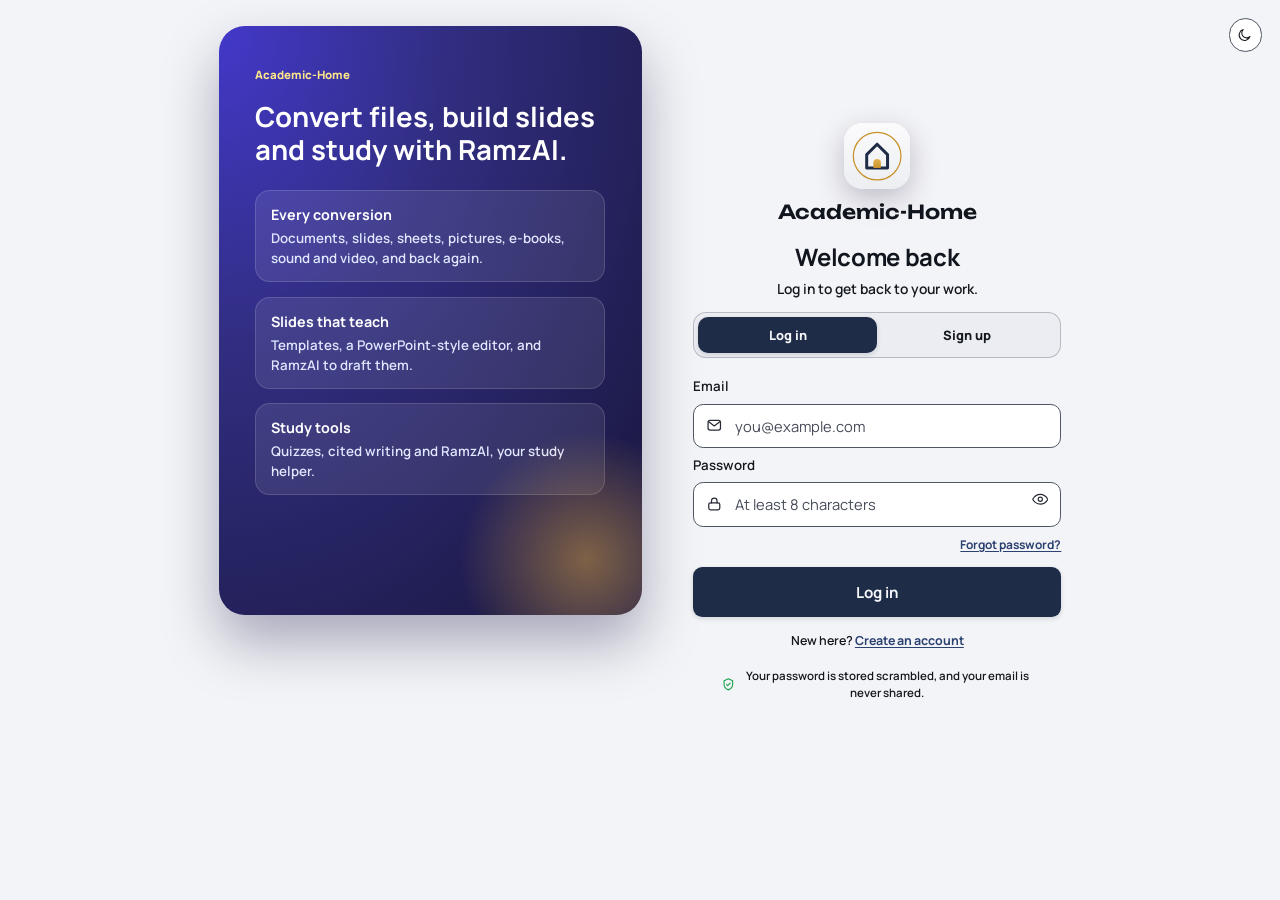
==== commit 813273c8: "Academic-Home 6.4 (web build) Co-Authored-By: Claude Opus 5.5 <noreply@anthropic.com> Claude-Session" ====
--- a/index.html
+++ b/index.html
@@ -130,10 +130,10 @@
 <link rel="preconnect" href="https://masterconvertbackend.onrender.com" crossorigin>
 <style id="bootCss">html{background:#1A1727;color:#FFFFFF;color-scheme:dark}html[data-theme=light]{background:#F2F3F5;color:#0B0D12;color-scheme:light}body{margin:0}html:not(.css-on) #root>:not(#bootLoading){visibility:hidden}html:not(.css-on) #bootLoading{display:flex!important}#bootLoading{min-height:100vh;min-height:100svh;display:flex;flex-direction:column;align-items:center;justify-content:center;gap:26px;padding:24px;box-sizing:border-box;font-family:'Manrope',-apple-system,BlinkMacSystemFont,'Segoe UI',sans-serif;text-align:center}.boot-brand{display:flex;flex-direction:column;align-items:center;gap:14px}.boot-mark{width:60px;height:60px;color:#FFFFFF}.boot-mark .mk-cut{fill:#1A1727;stroke:#1A1727}html[data-theme=light] .boot-mark{color:#0B0D12}html[data-theme=light] .boot-mark .mk-cut{fill:#F2F3F5;stroke:#F2F3F5}.boot-name{font-family:'Unbounded','Manrope',sans-serif;font-weight:600;font-size:20px;letter-spacing:-.01em}#bootSpinner{width:28px;height:28px;color:#F7C35E;animation:bootSpin 1s linear infinite}html[data-theme=light] #bootSpinner{color:#6A4400}@keyframes bootSpin{to{transform:rotate(360deg)}}.boot-offline{max-width:320px;width:100%}@font-face{font-family:'Manrope';font-style:normal;font-weight:200 800;font-display:swap;src:url(fonts/manrope-latin.b42951014c.woff2) format('woff2');unicode-range:U+0000-00FF, U+0131, U+0152-0153, U+02BB-02BC, U+02C6, U+02DA, U+02DC, U+0304, U+0308, U+0329, U+2000-206F, U+20AC, U+2122, U+2191, U+2193, U+2212, U+2215, U+FEFF, U+FFFD}@font-face{font-family:'Manrope';font-style:normal;font-weight:200 800;font-display:swap;src:url(fonts/manrope-latin-ext.1f62546fa0.woff2) format('woff2');unicode-range:U+0100-02BA, U+02BD-02C5, U+02C7-02CC, U+02CE-02D7, U+02DD-02FF, U+0304, U+0308, U+0329, U+1D00-1DBF, U+1E00-1E9F, U+1EF2-1EFF, U+2020, U+20A0-20AB, U+20AD-20C0, U+2113, U+2C60-2C7F, U+A720-A7FF}@font-face{font-family:'Manrope';font-style:normal;font-weight:200 800;font-display:swap;src:url(fonts/manrope-vietnamese.89cd8db6d2.woff2) format('woff2');unicode-range:U+0102-0103, U+0110-0111, U+0128-0129, U+0168-0169, U+01A0-01A1, U+01AF-01B0, U+0300-0301, U+0303-0304, U+0308-0309, U+0323, U+0329, U+1EA0-1EF9, U+20AB}@font-face{font-family:'Manrope';font-style:normal;font-weight:200 800;font-display:swap;src:url(fonts/manrope-greek.1cb6f3caae.woff2) format('woff2');unicode-range:U+0370-0377, U+037A-037F, U+0384-038A, U+038C, U+038E-03A1, U+03A3-03FF}@font-face{font-family:'Manrope';font-style:normal;font-weight:200 800;font-display:swap;src:url(fonts/manrope-cyrillic.d8fc94bf7a.woff2) format('woff2');unicode-range:U+0301, U+0400-045F, U+0490-0491, U+04B0-04B1, U+2116}@font-face{font-family:'Manrope';font-style:normal;font-weight:200 800;font-display:swap;src:url(fonts/manrope-cyrillic-ext.5d8e0798a8.woff2) format('woff2');unicode-range:U+0460-052F, U+1C80-1C8A, U+20B4, U+2DE0-2DFF, U+A640-A69F, U+FE2E-FE2F}@font-face{font-family:'Unbounded';font-style:normal;font-weight:600;font-display:swap;src:url([data-uri]) format('woff2')}</style>
 <style id="moveCss">#ahMove{display:none}html.ah-old #ahMove,html.ah-arrive #ahMove{display:flex}html.ah-old body>:not(#ahMove),html.ah-arrive body>:not(#ahMove){display:none!important}html.ah-old,html.ah-arrive{overflow:hidden}#ahMove{--m-bg:#1A1727;--m-card:#272236;--m-ink:#FFFFFF;--m-soft:#ECE9F4;--m-line:rgba(255,255,255,.18);--m-gold:#F4B740;--m-on-gold:#17141F;--m-track:rgba(255,255,255,.16);position:fixed;inset:0;z-index:2147483000;margin:0;max-width:none;overflow-y:auto;-webkit-overflow-scrolling:touch;background:var(--m-bg);color:var(--m-ink);font-family:'Manrope',-apple-system,BlinkMacSystemFont,'Segoe UI',sans-serif;font-weight:500;padding:max(28px,env(safe-area-inset-top)) 20px max(28px,env(safe-area-inset-bottom));box-sizing:border-box;flex-direction:column;align-items:center}html[data-theme=light] #ahMove{--m-bg:#F2F3F5;--m-card:#FFFFFF;--m-ink:#0B0D12;--m-soft:#2B3140;--m-line:rgba(11,13,18,.16);--m-gold:#EFA300;--m-on-gold:#0B0D12;--m-track:rgba(11,13,18,.12)}#ahMove *{box-sizing:border-box}.ahm-in{width:100%;max-width:400px;margin:auto 0}.ahm-icon{display:block;width:56px;height:56px;border-radius:14px}.ahm-title{font:800 26px/1.15 'Manrope',-apple-system,sans-serif;letter-spacing:-.015em;margin:18px 0 8px;outline:none}.ahm-text{font-size:16px;line-height:1.5;color:var(--m-soft);margin:0}.ahm-addr{margin:20px 0 4px;padding:16px 18px;border-radius:16px;background:var(--m-card);border:1px solid var(--m-line);display:grid;justify-items:start;gap:6px}.ahm-addr[hidden]{display:none}.ahm-old{font-size:15px;color:var(--m-soft);text-decoration:line-through;text-decoration-thickness:1.5px;overflow-wrap:anywhere}.ahm-arrow{width:20px;height:20px;margin-left:6px;color:var(--m-soft)}.ahm-new{font-weight:800;font-size:18px;line-height:1.2;padding:7px 13px;border-radius:999px;background:var(--m-gold);color:var(--m-on-gold);overflow-wrap:anywhere}#ahMove.busy .ahm-arrow{animation:ahmDrop 1.4s ease-in-out infinite}@keyframes ahmDrop{0%,100%{transform:translateY(-2px)}50%{transform:translateY(3px)}}@media (prefers-reduced-motion:reduce){#ahMove.busy .ahm-arrow{animation:none}}#ahMoveBody{margin-top:18px}.ahm-what{list-style:none;margin:0 0 14px;padding:0;display:grid;gap:8px}.ahm-what li{position:relative;padding-left:26px;font-size:16px;line-height:1.45}.ahm-what li::before{content:'';position:absolute;left:3px;top:.32em;width:12px;height:7px;border-left:2.5px solid currentColor;border-bottom:2.5px solid currentColor;transform:rotate(-45deg)}.ahm-check{display:flex;gap:12px;align-items:flex-start;padding:14px;border-radius:14px;border:1px solid var(--m-line);background:var(--m-card);font-size:15.5px;line-height:1.4;cursor:pointer;margin-bottom:6px}.ahm-check input{width:22px;height:22px;margin:0;flex:none;accent-color:var(--m-gold)}.ahm-acts{display:grid;gap:10px;margin-top:16px}.ahm-btn{display:flex;align-items:center;justify-content:center;width:100%;min-height:52px;padding:14px 18px;border-radius:14px;border:2px solid var(--m-gold);background:var(--m-gold);color:var(--m-on-gold);font:800 16.5px/1.2 'Manrope',-apple-system,sans-serif;text-decoration:none;cursor:pointer;text-align:center}.ahm-btn2{background:transparent;color:var(--m-ink);border-color:var(--m-ink)}.ahm-link{justify-self:center;min-height:44px;padding:10px 14px;border:0;background:none;color:var(--m-ink);font:700 15.5px 'Manrope',-apple-system,sans-serif;text-decoration:underline;text-underline-offset:4px;cursor:pointer}#ahMove :focus-visible{outline:3px solid var(--m-ink);outline-offset:3px;border-radius:10px}.ahm-note{font-size:14px;line-height:1.5;color:var(--m-soft);margin:16px 0 0}.ahm-bar{height:10px;border-radius:999px;background:var(--m-track);overflow:hidden;margin-top:6px}.ahm-bar i{display:block;height:100%;width:0;border-radius:inherit;background:var(--m-gold);transition:width .3s ease}.ahm-line{font-size:15px;line-height:1.45;color:var(--m-soft);margin:10px 0 0;min-height:1.45em}.ahm-steps{margin:0;padding-left:24px;display:grid;gap:10px;font-size:16px;line-height:1.45}.ahm-who{margin:0;padding:16px 18px;border-radius:16px;background:var(--m-card);border:1px solid var(--m-line);display:grid;gap:4px}.ahm-who strong{font-size:18px;font-weight:800}.ahm-who span{font-size:15px;color:var(--m-soft);overflow-wrap:anywhere}.ahm-alt{margin:18px 0 0;font-size:15px}.ahm-alt a{color:var(--m-ink);font-weight:700;text-underline-offset:4px}.ahm-sr{position:absolute!important;width:1px;height:1px;padding:0;margin:-1px;overflow:hidden;clip:rect(0,0,0,0);white-space:nowrap;border:0}</style>
-<meta name="ah-build" content="47c0712a67">
-<link rel="preload" href="app-5.9.889539cc02.js" as="script">
-<link rel="preload" href="app-5.9.c377dbe8d9.css" as="style">
-<link rel="stylesheet" href="app-5.9.c377dbe8d9.css" media="print" onload="this.media='all';document.documentElement.classList.add('css-on')" onerror="(function(){var o=document.getElementById('bootOffline'),s=document.getElementById('bootSpinner'),t=document.getElementById('bootOfflineSub');if(s)s.style.display='none';if(t)t.textContent='Academic-Home couldn\u2019t finish loading. Connect to the internet, then try again.';if(o){o.style.display='block';var b=o.querySelector('button');if(b)b.onclick=function(){location.reload();};}})()">
+<meta name="ah-build" content="3fc0532e8e">
+<link rel="preload" href="app-6.4.aa9298da19.js" as="script">
+<link rel="preload" href="app-6.4.86308c5239.css" as="style">
+<link rel="stylesheet" href="app-6.4.86308c5239.css" media="print" onload="this.media='all';document.documentElement.classList.add('css-on')" onerror="(function(){var o=document.getElementById('bootOffline'),s=document.getElementById('bootSpinner'),t=document.getElementById('bootOfflineSub');if(s)s.style.display='none';if(t)t.textContent='Academic-Home couldn\u2019t finish loading. Connect to the internet, then try again.';if(o){o.style.display='block';var b=o.querySelector('button');if(b)b.onclick=function(){location.reload();};}})()">
 
 
 
@@ -146,14 +146,14 @@
 
 </head>
 <body>
-<svg id="ic59Sprite" xmlns="http://www.w3.org/2000/svg" aria-hidden="true" focusable="false" style="position:absolute;width:0;height:0;overflow:hidden"><defs><linearGradient id="ic59g-paper" x1="0" y1="0" x2="0" y2="1"><stop offset="0" stop-color="#FFFFFF"/><stop offset="1" stop-color="#EDF2FB"/></linearGradient><linearGradient id="ic59g-silver" x1="0" y1="0" x2="0" y2="1"><stop offset="0" stop-color="#F4F7FC"/><stop offset=".55" stop-color="#C9D4E6"/><stop offset="1" stop-color="#93A4C0"/></linearGradient><linearGradient id="ic59g-gold" x1="0" y1="0" x2="0" y2="1"><stop offset="0" stop-color="#F8CF5A"/><stop offset="1" stop-color="#D99A07"/></linearGradient><linearGradient id="ic59g-glass" x1="0" y1="0" x2="1" y2="1"><stop offset="0" stop-color="#FFFFFF" stop-opacity=".95"/><stop offset="1" stop-color="#CFE0FA" stop-opacity=".9"/></linearGradient><linearGradient id="ic59g-sky" x1="0" y1="0" x2="0" y2="1"><stop offset="0" stop-color="#CFE6FF"/><stop offset="1" stop-color="#EEF6FF"/></linearGradient><linearGradient id="ic59g-folder-f" x1="0" y1="0" x2="0" y2="1"><stop offset="0" stop-color="#9AABC6"/><stop offset="1" stop-color="#6A7C9C"/></linearGradient><linearGradient id="ic59g-word-b" x1="0" y1="0" x2="0" y2="1"><stop offset="0" stop-color="#5680D2"/><stop offset="1" stop-color="#3164C8"/></linearGradient><linearGradient id="ic59g-word-d" x1="0" y1="0" x2="0" y2="1"><stop offset="0" stop-color="#3164C8"/><stop offset="1" stop-color="#1F4FA8"/></linearGradient><linearGradient id="ic59g-word-l" x1="0" y1="0" x2="1" y2="1"><stop offset="0" stop-color="#DCE8FD"/><stop offset="1" stop-color="#4977CF"/></linearGradient><linearGradient id="ic59g-word-p" x1="0" y1="0" x2="0" y2="1"><stop offset="0" stop-color="#D2E0FA"/><stop offset="1" stop-color="#A9C0ED"/></linearGradient><linearGradient id="ic59g-pdf-b" x1="0" y1="0" x2="0" y2="1"><stop offset="0" stop-color="#C35A5A"/><stop offset="1" stop-color="#B63636"/></linearGradient><linearGradient id="ic59g-pdf-d" x1="0" y1="0" x2="0" y2="1"><stop offset="0" stop-color="#B63636"/><stop offset="1" stop-color="#8E2424"/></linearGradient><linearGradient id="ic59g-pdf-l" x1="0" y1="0" x2="1" y2="1"><stop offset="0" stop-color="#FBE3E1"/><stop offset="1" stop-color="#C15150"/></linearGradient><linearGradient id="ic59g-pdf-p" x1="0" y1="0" x2="0" y2="1"><stop offset="0" stop-color="#F7D9D7"/><stop offset="1" stop-color="#E6AFAE"/></linearGradient><linearGradient id="ic59g-convert-b" x1="0" y1="0" x2="0" y2="1"><stop offset="0" stop-color="#329487"/><stop offset="1" stop-color="#057C6D"/></linearGradient><linearGradient id="ic59g-convert-d" x1="0" y1="0" x2="0" y2="1"><stop offset="0" stop-color="#057C6D"/><stop offset="1" stop-color="#04594F"/></linearGradient><linearGradient id="ic59g-convert-l" x1="0" y1="0" x2="1" y2="1"><stop offset="0" stop-color="#D3F1EB"/><stop offset="1" stop-color="#259081"/></linearGradient><linearGradient id="ic59g-convert-p" x1="0" y1="0" x2="0" y2="1"><stop offset="0" stop-color="#C7EAE3"/><stop offset="1" stop-color="#95CEC5"/></linearGradient><linearGradient id="ic59g-slides-b" x1="0" y1="0" x2="0" y2="1"><stop offset="0" stop-color="#BA6A2E"/><stop offset="1" stop-color="#AB4900"/></linearGradient><linearGradient id="ic59g-slides-d" x1="0" y1="0" x2="0" y2="1"><stop offset="0" stop-color="#AB4900"/><stop offset="1" stop-color="#7A3500"/></linearGradient><linearGradient id="ic59g-slides-l" x1="0" y1="0" x2="1" y2="1"><stop offset="0" stop-color="#FCE6D4"/><stop offset="1" stop-color="#BB6322"/></linearGradient><linearGradient id="ic59g-slides-p" x1="0" y1="0" x2="0" y2="1"><stop offset="0" stop-color="#F7DDC7"/><stop offset="1" stop-color="#E4B794"/></linearGradient><linearGradient id="ic59g-study-b" x1="0" y1="0" x2="0" y2="1"><stop offset="0" stop-color="#309760"/><stop offset="1" stop-color="#03803D"/></linearGradient><linearGradient id="ic59g-study-d" x1="0" y1="0" x2="0" y2="1"><stop offset="0" stop-color="#03803D"/><stop offset="1" stop-color="#025A2B"/></linearGradient><linearGradient id="ic59g-study-l" x1="0" y1="0" x2="1" y2="1"><stop offset="0" stop-color="#D6F1DF"/><stop offset="1" stop-color="#269457"/></linearGradient><linearGradient id="ic59g-study-p" x1="0" y1="0" x2="0" y2="1"><stop offset="0" stop-color="#C9EAD5"/><stop offset="1" stop-color="#97CFAE"/></linearGradient><linearGradient id="ic59g-calm-b" x1="0" y1="0" x2="0" y2="1"><stop offset="0" stop-color="#BD5986"/><stop offset="1" stop-color="#AF356C"/></linearGradient><linearGradient id="ic59g-calm-d" x1="0" y1="0" x2="0" y2="1"><stop offset="0" stop-color="#AF356C"/><stop offset="1" stop-color="#7C2450"/></linearGradient><linearGradient id="ic59g-calm-l" x1="0" y1="0" x2="1" y2="1"><stop offset="0" stop-color="#FADCE9"/><stop offset="1" stop-color="#BC4F80"/></linearGradient><linearGradient id="ic59g-calm-p" x1="0" y1="0" x2="0" y2="1"><stop offset="0" stop-color="#F6D2E1"/><stop offset="1" stop-color="#E4AAC4"/></linearGradient><linearGradient id="ic59g-meet-b" x1="0" y1="0" x2="0" y2="1"><stop offset="0" stop-color="#2F8CB3"/><stop offset="1" stop-color="#0173A2"/></linearGradient><linearGradient id="ic59g-meet-d" x1="0" y1="0" x2="0" y2="1"><stop offset="0" stop-color="#0173A2"/><stop offset="1" stop-color="#015579"/></linearGradient><linearGradient id="ic59g-meet-l" x1="0" y1="0" x2="1" y2="1"><stop offset="0" stop-color="#D4EDF8"/><stop offset="1" stop-color="#2388B1"/></linearGradient><linearGradient id="ic59g-meet-p" x1="0" y1="0" x2="0" y2="1"><stop offset="0" stop-color="#C7E6F3"/><stop offset="1" stop-color="#95C8DE"/></linearGradient><linearGradient id="ic59g-files-b" x1="0" y1="0" x2="0" y2="1"><stop offset="0" stop-color="#768291"/><stop offset="1" stop-color="#586679"/></linearGradient><linearGradient id="ic59g-files-d" x1="0" y1="0" x2="0" y2="1"><stop offset="0" stop-color="#586679"/><stop offset="1" stop-color="#3B4656"/></linearGradient><linearGradient id="ic59g-files-l" x1="0" y1="0" x2="1" y2="1"><stop offset="0" stop-color="#E2E7EE"/><stop offset="1" stop-color="#6C798B"/></linearGradient><linearGradient id="ic59g-files-p" x1="0" y1="0" x2="0" y2="1"><stop offset="0" stop-color="#DADFE7"/><stop offset="1" stop-color="#B9C0CB"/></linearGradient><linearGradient id="ic59g-folder-b" x1="0" y1="0" x2="0" y2="1"><stop offset="0" stop-color="#94A2B8"/><stop offset="1" stop-color="#7D8DA8"/></linearGradient><linearGradient id="ic59g-folder-d" x1="0" y1="0" x2="0" y2="1"><stop offset="0" stop-color="#7D8DA8"/><stop offset="1" stop-color="#41506A"/></linearGradient><linearGradient id="ic59g-folder-l" x1="0" y1="0" x2="1" y2="1"><stop offset="0" stop-color="#E4EAF3"/><stop offset="1" stop-color="#8B9AB2"/></linearGradient><linearGradient id="ic59g-folder-p" x1="0" y1="0" x2="0" y2="1"><stop offset="0" stop-color="#DEE4EF"/><stop offset="1" stop-color="#C5CEDD"/></linearGradient><linearGradient id="ic59g-pro-b" x1="0" y1="0" x2="0" y2="1"><stop offset="0" stop-color="#A27D2F"/><stop offset="1" stop-color="#8E6001"/></linearGradient><linearGradient id="ic59g-pro-d" x1="0" y1="0" x2="0" y2="1"><stop offset="0" stop-color="#8E6001"/><stop offset="1" stop-color="#6A4700"/></linearGradient><linearGradient id="ic59g-pro-l" x1="0" y1="0" x2="1" y2="1"><stop offset="0" stop-color="#FBEBC4"/><stop offset="1" stop-color="#A3781B"/></linearGradient><linearGradient id="ic59g-pro-p" x1="0" y1="0" x2="0" y2="1"><stop offset="0" stop-color="#F4E3B8"/><stop offset="1" stop-color="#DAC18A"/></linearGradient><linearGradient id="ic59g-remy-b" x1="0" y1="0" x2="0" y2="1"><stop offset="0" stop-color="#8B70CB"/><stop offset="1" stop-color="#7151BF"/></linearGradient><linearGradient id="ic59g-remy-d" x1="0" y1="0" x2="0" y2="1"><stop offset="0" stop-color="#7151BF"/><stop offset="1" stop-color="#47308C"/></linearGradient><linearGradient id="ic59g-remy-l" x1="0" y1="0" x2="1" y2="1"><stop offset="0" stop-color="#ECE6FB"/><stop offset="1" stop-color="#8265C9"/></linearGradient><linearGradient id="ic59g-remy-p" x1="0" y1="0" x2="0" y2="1"><stop offset="0" stop-color="#E5DDF7"/><stop offset="1" stop-color="#C7B9E9"/></linearGradient></defs><symbol id="ic59-convert" viewBox="0 0 48 48"><path d="M7.6 4H21L27 10V29.4A1.6 1.6 0 0 1 25.4 31H7.6A1.6 1.6 0 0 1 6 29.4V5.6A1.6 1.6 0 0 1 7.6 4Z" fill="url(#ic59g-word-p)" stroke="#1F4FA8" stroke-width="1.5" stroke-linejoin="round"/><path d="M22.6 10H27V12.6Z" fill="#1F4FA8" fill-opacity=".16"/><path d="M21 4V8.4A1.6 1.6 0 0 0 22.6 10H27Z" fill="url(#ic59g-word-d)" stroke="#1F4FA8" stroke-width="1.25" stroke-linejoin="round"/><rect x="9.5" y="12" width="10" height="3.2" rx="1.6" fill="#3164C8"/><path d="M10 18H22" stroke="#4977CF" stroke-width="2" stroke-linecap="round"/><path d="M10 22.2H19" stroke="#4977CF" stroke-width="2" stroke-linecap="round"/><path d="M20.6 13H35L41 19V40.4A1.6 1.6 0 0 1 39.4 42H20.6A1.6 1.6 0 0 1 19 40.4V14.6A1.6 1.6 0 0 1 20.6 13Z" fill="#FFFFFF" stroke="#FFFFFF" stroke-width="3" stroke-linejoin="round"/><path d="M20.6 13H35L41 19V40.4A1.6 1.6 0 0 1 39.4 42H20.6A1.6 1.6 0 0 1 19 40.4V14.6A1.6 1.6 0 0 1 20.6 13Z" fill="url(#ic59g-convert-p)" stroke="#04594F" stroke-width="1.5" stroke-linejoin="round"/><path d="M36.6 19H41V21.6Z" fill="#04594F" fill-opacity=".16"/><path d="M35 13V17.4A1.6 1.6 0 0 0 36.6 19H41Z" fill="url(#ic59g-convert-d)" stroke="#04594F" stroke-width="1.25" stroke-linejoin="round"/><rect x="22.5" y="21" width="10.5" height="3.2" rx="1.6" fill="#057C6D"/><path d="M23 27H36.5" stroke="#259081" stroke-width="2" stroke-linecap="round"/><path d="M23 31.2H34" stroke="#259081" stroke-width="2" stroke-linecap="round"/><path d="M23 35.4H31" stroke="#259081" stroke-width="2" stroke-linecap="round"/><circle cx="12.5" cy="36" r="8.5" fill="#FFFFFF"/><circle cx="12.5" cy="36" r="7" fill="url(#ic59g-convert-d)" stroke="#04594F" stroke-width="1"/><path d="M8.16 32.5A5.6 5.6 0 0 1 15.65 31.1" stroke="#FFFFFF" stroke-opacity=".45" stroke-width=".9" fill="none" stroke-linecap="round"/><g fill="none" stroke="#FFFFFF" stroke-width="1.7" stroke-linecap="round" stroke-linejoin="round"><path d="M8.9 35.4A3.7 3.7 0 0 1 15.4 33.4"/><path d="M15.6 31.2V33.6H13.2"/><path d="M16.1 36.6A3.7 3.7 0 0 1 9.6 38.6"/><path d="M9.4 40.8V38.4H11.8"/></g></symbol><symbol id="ic59-pdf" viewBox="0 0 48 48"><path d="M12.6 4H30L37 11V39.4A1.6 1.6 0 0 1 35.4 41H12.6A1.6 1.6 0 0 1 11 39.4V5.6A1.6 1.6 0 0 1 12.6 4Z" fill="url(#ic59g-pdf-p)" stroke="#8E2424" stroke-width="1.5" stroke-linejoin="round"/><path d="M31.6 11H37V13.6Z" fill="#8E2424" fill-opacity=".16"/><path d="M30 4V9.4A1.6 1.6 0 0 0 31.6 11H37Z" fill="url(#ic59g-pdf-d)" stroke="#8E2424" stroke-width="1.25" stroke-linejoin="round"/><rect x="6" y="10.5" width="17" height="8.4" rx="1.6" fill="#FFFFFF"/><rect x="6.7" y="11.2" width="15.6" height="7" rx="1.2" fill="url(#ic59g-pdf-d)" stroke="#8E2424" stroke-width=".8"/><g fill="none" stroke="#FFFFFF" stroke-width="1.15" stroke-linecap="round" stroke-linejoin="round"><path d="M9 16.8V12.6H10.7A1.15 1.15 0 0 1 10.7 14.9H9"/><path d="M13.3 12.6V16.8H14.4A2.1 2.1 0 0 0 14.4 12.6Z"/><path d="M20.2 12.6H18V16.8M18 14.7H19.7"/></g><path d="M15 24H32" stroke="#C15150" stroke-width="2" stroke-linecap="round"/><path d="M15 28.2H29" stroke="#C15150" stroke-width="2" stroke-linecap="round"/><path d="M15 35.6c1.6-2.4 3-2.6 3.4-1 .4 1.5 1.5 1.6 2.6-.2" fill="none" stroke="#8E2424" stroke-width="1.3" stroke-linecap="round"/><g transform="translate(23.6 35.2) rotate(-45)"><path d="M0 0L6.4-2.5H21.5A2.5 2.5 0 0 1 24 0A2.5 2.5 0 0 1 21.5 2.5H6.4Z" fill="#FFFFFF" stroke="#FFFFFF" stroke-width="2.4" stroke-linejoin="round"/><path d="M0 0L6.4-2.5H21.5A2.5 2.5 0 0 1 24 0A2.5 2.5 0 0 1 21.5 2.5H6.4Z" fill="none" stroke="#8E2424" stroke-width=".7" stroke-linejoin="round"/><path d="M0 0L6.4-2.5V0Z" fill="#FFFFFF"/><path d="M0 0L6.4 2.5V0Z" fill="#B3C2DC"/><path d="M0 0L6.4-2.5V2.5Z" fill="none" stroke="#3E5683" stroke-width=".45" stroke-linejoin="round"/><path d="M.9 0H4.9" stroke="#24395E" stroke-width=".5" stroke-linecap="round"/><circle cx="5.1" cy="0" r=".6" fill="#24395E"/><path d="M6.4-2.5H9V2.5H6.4Z" fill="#8E2424"/><path d="M9-2.5H10.6V0H9Z" fill="#EEF3FA"/><path d="M9 0H10.6V2.5H9Z" fill="#C3D0E6"/><path d="M10.6-2.5H21.5A2.5 2.5 0 0 1 24 0H10.6Z" fill="#BF4E4E"/><path d="M10.6 0H24A2.5 2.5 0 0 1 21.5 2.5H10.6Z" fill="#8E2424"/><path d="M11.4-1.5H20.9" stroke="#FFFFFF" stroke-opacity=".5" stroke-width=".6" stroke-linecap="round"/><path d="M16.8-2.5H18V0H16.8Z" fill="#EEF3FA"/><path d="M16.8 0H18V2.5H16.8Z" fill="#C3D0E6"/></g></symbol><symbol id="ic59-pdfedit" viewBox="0 0 48 48"><path d="M12.6 4H30L37 11V39.4A1.6 1.6 0 0 1 35.4 41H12.6A1.6 1.6 0 0 1 11 39.4V5.6A1.6 1.6 0 0 1 12.6 4Z" fill="url(#ic59g-pdf-p)" stroke="#8E2424" stroke-width="1.5" stroke-linejoin="round"/><path d="M31.6 11H37V13.6Z" fill="#8E2424" fill-opacity=".16"/><path d="M30 4V9.4A1.6 1.6 0 0 0 31.6 11H37Z" fill="url(#ic59g-pdf-d)" stroke="#8E2424" stroke-width="1.25" stroke-linejoin="round"/><rect x="6" y="10.5" width="17" height="8.4" rx="1.6" fill="#FFFFFF"/><rect x="6.7" y="11.2" width="15.6" height="7" rx="1.2" fill="url(#ic59g-pdf-d)" stroke="#8E2424" stroke-width=".8"/><g fill="none" stroke="#FFFFFF" stroke-width="1.15" stroke-linecap="round" stroke-linejoin="round"><path d="M9 16.8V12.6H10.7A1.15 1.15 0 0 1 10.7 14.9H9"/><path d="M13.3 12.6V16.8H14.4A2.1 2.1 0 0 0 14.4 12.6Z"/><path d="M20.2 12.6H18V16.8M18 14.7H19.7"/></g><path d="M15 23.4h6M18 23.4v8" stroke="#8E2424" stroke-width="1.6" stroke-linecap="round"/><path d="M23.5 27H31" stroke="#C15150" stroke-width="2" stroke-linecap="round"/><path d="M15 36.4c1.6-2.4 3-2.6 3.4-1 .4 1.5 1.5 1.6 2.6-.2" fill="none" stroke="#8E2424" stroke-width="1.3" stroke-linecap="round"/><g transform="translate(23.6 36) rotate(-45)"><path d="M0 0L6.4-2.5H21.5A2.5 2.5 0 0 1 24 0A2.5 2.5 0 0 1 21.5 2.5H6.4Z" fill="#FFFFFF" stroke="#FFFFFF" stroke-width="2.4" stroke-linejoin="round"/><path d="M0 0L6.4-2.5H21.5A2.5 2.5 0 0 1 24 0A2.5 2.5 0 0 1 21.5 2.5H6.4Z" fill="none" stroke="#8E2424" stroke-width=".7" stroke-linejoin="round"/><path d="M0 0L6.4-2.5V0Z" fill="#FFFFFF"/><path d="M0 0L6.4 2.5V0Z" fill="#B3C2DC"/><path d="M0 0L6.4-2.5V2.5Z" fill="none" stroke="#3E5683" stroke-width=".45" stroke-linejoin="round"/><path d="M.9 0H4.9" stroke="#24395E" stroke-width=".5" stroke-linecap="round"/><circle cx="5.1" cy="0" r=".6" fill="#24395E"/><path d="M6.4-2.5H9V2.5H6.4Z" fill="#8E2424"/><path d="M9-2.5H10.6V0H9Z" fill="#EEF3FA"/><path d="M9 0H10.6V2.5H9Z" fill="#C3D0E6"/><path d="M10.6-2.5H21.5A2.5 2.5 0 0 1 24 0H10.6Z" fill="#BF4E4E"/><path d="M10.6 0H24A2.5 2.5 0 0 1 21.5 2.5H10.6Z" fill="#8E2424"/><path d="M11.4-1.5H20.9" stroke="#FFFFFF" stroke-opacity=".5" stroke-width=".6" stroke-linecap="round"/><path d="M16.8-2.5H18V0H16.8Z" fill="#EEF3FA"/><path d="M16.8 0H18V2.5H16.8Z" fill="#C3D0E6"/></g></symbol><symbol id="ic59-scan" viewBox="0 0 48 48"><path d="M16.6 9.5H28L33 14.5V33.9A1.6 1.6 0 0 1 31.4 35.5H16.6A1.6 1.6 0 0 1 15 33.9V11.1A1.6 1.6 0 0 1 16.6 9.5Z" fill="url(#ic59g-pdf-p)" stroke="#8E2424" stroke-width="1.5" stroke-linejoin="round"/><path d="M29.6 14.5H33V17.1Z" fill="#8E2424" fill-opacity=".16"/><path d="M28 9.5V12.9A1.6 1.6 0 0 0 29.6 14.5H33Z" fill="url(#ic59g-pdf-d)" stroke="#8E2424" stroke-width="1.25" stroke-linejoin="round"/><path d="M18.5 16.5H26" stroke="#C15150" stroke-width="1.8" stroke-linecap="round"/><path d="M18.5 20.5H29.5" stroke="#C15150" stroke-width="1.8" stroke-linecap="round"/><path d="M18.5 27.5H29.5" stroke="#C15150" stroke-width="1.8" stroke-linecap="round"/><path d="M18.5 31.5H25" stroke="#C15150" stroke-width="1.8" stroke-linecap="round"/><rect x="9" y="19.6" width="30" height="4.4" fill="#B63636" fill-opacity=".16"/><rect x="7.5" y="23.2" width="33" height="2" rx="1" fill="#FFFFFF"/><rect x="8.2" y="23.6" width="31.6" height="1.2" rx=".6" fill="#B63636"/><g fill="none" stroke="#B63636" stroke-width="2.6" stroke-linecap="round" stroke-linejoin="round"><path d="M6 13V9A3 3 0 0 1 9 6h4"/><path d="M35 6h4a3 3 0 0 1 3 3v4"/><path d="M42 35v4a3 3 0 0 1-3 3h-4"/><path d="M13 42H9a3 3 0 0 1-3-3v-4"/></g><g fill="none" stroke="#FFFFFF" stroke-opacity=".5" stroke-width=".7" stroke-linecap="round"><path d="M6 12.4V9.2A3 3 0 0 1 8.4 6.2"/><path d="M35.6 6h3"/></g></symbol><symbol id="ic59-files" viewBox="0 0 48 48"><path d="M5 11A2 2 0 0 1 7 9H17.92L20.96 12H41A2 2 0 0 1 43 14V37A2 2 0 0 1 41 39H7A2 2 0 0 1 5 37Z" fill="url(#ic59g-folder-d)" stroke="#41506A" stroke-width="1.25" stroke-linejoin="round"/><path d="M11.6 6.5H25L29 10.5V21.9A1.6 1.6 0 0 1 27.4 23.5H11.6A1.6 1.6 0 0 1 10 21.9V8.1A1.6 1.6 0 0 1 11.6 6.5Z" fill="url(#ic59g-word-p)" stroke="#1F4FA8" stroke-width="1.5" stroke-linejoin="round"/><path d="M26.6 10.5H29V13.1Z" fill="#1F4FA8" fill-opacity=".16"/><path d="M25 6.5V8.9A1.6 1.6 0 0 0 26.6 10.5H29Z" fill="url(#ic59g-word-d)" stroke="#1F4FA8" stroke-width="1.25" stroke-linejoin="round"/><path d="M20.6 9.5H34L38 13.5V22.9A1.6 1.6 0 0 1 36.4 24.5H20.6A1.6 1.6 0 0 1 19 22.9V11.1A1.6 1.6 0 0 1 20.6 9.5Z" fill="#FFFFFF" stroke="#FFFFFF" stroke-width="3" stroke-linejoin="round"/><path d="M20.6 9.5H34L38 13.5V22.9A1.6 1.6 0 0 1 36.4 24.5H20.6A1.6 1.6 0 0 1 19 22.9V11.1A1.6 1.6 0 0 1 20.6 9.5Z" fill="url(#ic59g-pdf-p)" stroke="#8E2424" stroke-width="1.5" stroke-linejoin="round"/><path d="M35.6 13.5H38V16.1Z" fill="#8E2424" fill-opacity=".16"/><path d="M34 9.5V11.9A1.6 1.6 0 0 0 35.6 13.5H38Z" fill="url(#ic59g-pdf-d)" stroke="#8E2424" stroke-width="1.25" stroke-linejoin="round"/><path d="M22 16.5H31" stroke="#C15150" stroke-width="1.8" stroke-linecap="round"/><path d="M5 18.5H43L43 37.7A2 2 0 0 1 41 39.5H7A2 2 0 0 1 5 37.7Z" fill="#FFFFFF" stroke="#FFFFFF" stroke-width="2.6" stroke-linejoin="round"/><path d="M5 18.5H43L43 37.7A2 2 0 0 1 41 39.5H7A2 2 0 0 1 5 37.7Z" fill="url(#ic59g-folder-f)" stroke="#41506A" stroke-width="1.25" stroke-linejoin="round"/><path d="M6.6 20.1H41.4" stroke="#FFFFFF" stroke-opacity=".45" stroke-width=".9" stroke-linecap="round"/><circle cx="37" cy="36.5" r="8" fill="#FFFFFF"/><circle cx="37" cy="36.5" r="6.5" fill="url(#ic59g-files-d)" stroke="#3B4656" stroke-width="1"/><path d="M32.97 33.25A5.2 5.2 0 0 1 39.92 31.95" stroke="#FFFFFF" stroke-opacity=".45" stroke-width=".9" fill="none" stroke-linecap="round"/><g fill="none" stroke="#FFFFFF" stroke-width="1.7" stroke-linecap="round" stroke-linejoin="round"><path d="M37 33.4V36.8L39.4 38.2"/></g></symbol><symbol id="ic59-slides" viewBox="0 0 48 48"><path d="M24 31V36.6M24 33.6L16.4 43M24 33.6L31.6 43" stroke="#7A3500" stroke-width="2" stroke-linecap="round"/><rect x="6.5" y="8.5" width="35" height="24" rx="2" fill="url(#ic59g-slides-p)" stroke="#7A3500" stroke-width="1.25"/><rect x="4.5" y="5.6" width="39" height="4.6" rx="1.8" fill="url(#ic59g-slides-d)" stroke="#7A3500" stroke-width="1"/><path d="M6.4 7.2H41.6" stroke="#FFFFFF" stroke-opacity=".4" stroke-width=".8" stroke-linecap="round"/><rect x="10" y="13.6" width="12" height="3.2" rx="1.6" fill="#AB4900"/><path d="M10.4 19.6H20" stroke="#BB6322" stroke-width="2" stroke-linecap="round"/><path d="M10.4 23.8H18" stroke="#BB6322" stroke-width="2" stroke-linecap="round"/><path d="M10.4 28H21" stroke="#BB6322" stroke-width="2" stroke-linecap="round"/><rect x="25" y="22" width="4" height="7" rx=".8" fill="#BB6322"/><rect x="30.4" y="18" width="4" height="11" rx=".8" fill="#AB4900"/><rect x="35.8" y="14.6" width="4" height="14.4" rx=".8" fill="#7A3500"/><path d="M24.4 29.2H39.4" stroke="#7A3500" stroke-width=".9" stroke-linecap="round"/></symbol><symbol id="ic59-studio" viewBox="0 0 48 48"><rect x="4.5" y="9" width="35" height="23" rx="2" fill="url(#ic59g-slides-p)" stroke="#7A3500" stroke-width="1.25"/><rect x="4.5" y="9" width="12" height="23" rx="2" fill="url(#ic59g-slides-l)" stroke="#7A3500" stroke-width="1.25"/><circle cx="10.5" cy="17" r="3" fill="#AB4900"/><path d="M7.4 27.6L10.6 22.6L13.8 27.6Z" fill="#7A3500"/><rect x="20" y="14" width="13" height="3.2" rx="1.6" fill="#AB4900"/><path d="M20.4 20H34" stroke="#BB6322" stroke-width="2" stroke-linecap="round"/><path d="M20.4 24.2H30" stroke="#BB6322" stroke-width="2" stroke-linecap="round"/><g transform="translate(36.6 31.6) rotate(-40)"><path d="M-3.2-1.4H3.2L2.4 13A2.4 2.4 0 0 1 0 15.2A2.4 2.4 0 0 1-2.4 13Z" fill="#FFFFFF" stroke="#FFFFFF" stroke-width="2.4" stroke-linejoin="round"/><path d="M-2.4 2.2H2.4L1.8 13A1.8 1.8 0 0 1 0 14.6A1.8 1.8 0 0 1-1.8 13Z" fill="url(#ic59g-slides-d)" stroke="#7A3500" stroke-width=".8"/><rect x="-2.8" y="-1.6" width="5.6" height="4.2" rx=".6" fill="url(#ic59g-silver)" stroke="#6B7A92" stroke-width=".7"/><path d="M-2.6-1.6C-2.8-5.4-1.4-8.6 0-10.4C1.4-8.6 2.8-5.4 2.6-1.6Z" fill="#3D4757" stroke="#2A3343" stroke-width=".6" stroke-linejoin="round"/><path d="M-1.2-2.4C-1.2-5-.4-7 0-8" stroke="#FFFFFF" stroke-opacity=".35" stroke-width=".6" fill="none" stroke-linecap="round"/><path d="M-1.6-8C-.8-9.6.8-9.6 1.6-8C.8-6.6-.8-6.6-1.6-8Z" fill="#AB4900"/></g></symbol><symbol id="ic59-exam" viewBox="0 0 48 48"><rect x="6" y="9" width="36" height="33" rx="3.2" fill="url(#ic59g-files-p)" stroke="#3B4656" stroke-width="1.25"/><path d="M6 12.2A3.2 3.2 0 0 1 9.2 9H38.8A3.2 3.2 0 0 1 42 12.2V18H6Z" fill="url(#ic59g-pdf-d)" stroke="#8E2424" stroke-width="1.25"/><path d="M8.4 11.4H39.6" stroke="#FFFFFF" stroke-opacity=".4" stroke-width=".8" stroke-linecap="round"/><rect x="12.3" y="5" width="4.4" height="8.6" rx="2.2" fill="#FFFFFF"/><rect x="13.1" y="5.8" width="2.8" height="7" rx="1.4" fill="url(#ic59g-silver)" stroke="#6B7A92" stroke-width=".6"/><rect x="31.3" y="5" width="4.4" height="8.6" rx="2.2" fill="#FFFFFF"/><rect x="32.1" y="5.8" width="2.8" height="7" rx="1.4" fill="url(#ic59g-silver)" stroke="#6B7A92" stroke-width=".6"/><rect x="10" y="21.5" width="4.4" height="4.4" rx="1" fill="#6C798B"/><rect x="16" y="21.5" width="4.4" height="4.4" rx="1" fill="#6C798B"/><rect x="22" y="21.5" width="4.4" height="4.4" rx="1" fill="#6C798B"/><rect x="28" y="21.5" width="4.4" height="4.4" rx="1" fill="#6C798B"/><rect x="34" y="21.5" width="4.4" height="4.4" rx="1" fill="#6C798B"/><rect x="10" y="27.9" width="4.4" height="4.4" rx="1" fill="#6C798B"/><rect x="16" y="27.9" width="4.4" height="4.4" rx="1" fill="#6C798B"/><rect x="22" y="27.9" width="4.4" height="4.4" rx="1" fill="#6C798B"/><rect x="27.4" y="27.299999999999997" width="5.6" height="5.6" rx="1.4" fill="url(#ic59g-study-d)" stroke="#025A2B" stroke-width=".8"/><path d="M29 30.2l2.2 2.2 4.2-4.6" fill="none" stroke="#FFFFFF" stroke-width="1.5" stroke-linecap="round" stroke-linejoin="round"/><rect x="34" y="27.9" width="4.4" height="4.4" rx="1" fill="#6C798B"/><rect x="10" y="34.3" width="4.4" height="4.4" rx="1" fill="#6C798B"/><rect x="16" y="34.3" width="4.4" height="4.4" rx="1" fill="#6C798B"/><rect x="22" y="34.3" width="4.4" height="4.4" rx="1" fill="#6C798B"/><rect x="28" y="34.3" width="4.4" height="4.4" rx="1" fill="#E2E7EE"/><rect x="34" y="34.3" width="4.4" height="4.4" rx="1" fill="#E2E7EE"/></symbol><symbol id="ic59-focus" viewBox="0 0 48 48"><rect x="20.6" y="4" width="6.8" height="4.2" rx="1.2" fill="url(#ic59g-calm-d)" stroke="#7C2450" stroke-width="1"/><rect x="22.6" y="7.6" width="2.8" height="3.4" fill="#7C2450"/><g transform="rotate(42 24 27)"><rect x="22.4" y="8.2" width="3.2" height="4" rx=".8" fill="url(#ic59g-calm-d)" stroke="#7C2450" stroke-width=".8"/></g><circle cx="24" cy="27" r="15" fill="#FFFFFF"/><circle cx="24" cy="27" r="14" fill="url(#ic59g-calm-d)" stroke="#7C2450" stroke-width="1.25"/><circle cx="24" cy="27" r="11" fill="url(#ic59g-paper)" stroke="#7C2450" stroke-width=".9"/><path d="M24 16A11 11 0 0 1 33.5 32.5L24 27Z" fill="#FADCE9"/><g stroke="#7C2450" stroke-width="1.3" stroke-linecap="round"><path d="M24 17.6V19.4M33.4 27H31.6M24 36.4V34.6M14.6 27H16.4"/></g><path d="M24 27L31.4 31.2" stroke="#AF356C" stroke-width="2" stroke-linecap="round"/><path d="M24 27V20.4" stroke="#7C2450" stroke-width="1.6" stroke-linecap="round"/><circle cx="24" cy="27" r="1.8" fill="#7C2450"/><circle cx="24" cy="27" r=".7" fill="#FFFFFF"/><path d="M14.6 18.4A13.4 13.4 0 0 1 19.4 14.4" stroke="#FFFFFF" stroke-opacity=".5" stroke-width=".9" fill="none" stroke-linecap="round"/></symbol><symbol id="ic59-autowrite" viewBox="0 0 48 48"><path d="M9.6 4H28L35 11V40.4A1.6 1.6 0 0 1 33.4 42H9.6A1.6 1.6 0 0 1 8 40.4V5.6A1.6 1.6 0 0 1 9.6 4Z" fill="url(#ic59g-word-p)" stroke="#1F4FA8" stroke-width="1.5" stroke-linejoin="round"/><path d="M29.6 11H35V13.6Z" fill="#1F4FA8" fill-opacity=".16"/><path d="M28 4V9.4A1.6 1.6 0 0 0 29.6 11H35Z" fill="url(#ic59g-word-d)" stroke="#1F4FA8" stroke-width="1.25" stroke-linejoin="round"/><rect x="11.5" y="12.5" width="13" height="3.2" rx="1.6" fill="#3164C8"/><path d="M12 19H30" stroke="#4977CF" stroke-width="2" stroke-linecap="round"/><path d="M12 23.2H30" stroke="#4977CF" stroke-width="2" stroke-linecap="round"/><path d="M12 27.4H27" stroke="#4977CF" stroke-width="2" stroke-linecap="round"/><path d="M12 31.6H22" stroke="#4977CF" stroke-width="2" stroke-linecap="round"/><path d="M35.5 24.9C36.53 30.92 38.08 32.47 44.1 33.5C38.08 34.53 36.53 36.08 35.5 42.1C34.47 36.08 32.92 34.53 26.9 33.5C32.92 32.47 34.47 30.92 35.5 24.9Z" fill="#FFFFFF" stroke="#FFFFFF" stroke-width="3" stroke-linejoin="round"/><path d="M35.5 24.9C36.53 30.92 38.08 32.47 44.1 33.5C38.08 34.53 36.53 36.08 35.5 42.1C34.47 36.08 32.92 34.53 26.9 33.5C32.92 32.47 34.47 30.92 35.5 24.9Z" fill="url(#ic59g-gold)" stroke="#B07F05" stroke-width=".8" stroke-linejoin="round"/><path d="M41.2 19.2C41.61 21.58 42.22 22.19 44.6 22.6C42.22 23.01 41.61 23.62 41.2 26C40.79 23.62 40.18 23.01 37.8 22.6C40.18 22.19 40.79 21.58 41.2 19.2Z" fill="#FFFFFF" stroke="#FFFFFF" stroke-width="3" stroke-linejoin="round"/><path d="M41.2 19.2C41.61 21.58 42.22 22.19 44.6 22.6C42.22 23.01 41.61 23.62 41.2 26C40.79 23.62 40.18 23.01 37.8 22.6C40.18 22.19 40.79 21.58 41.2 19.2Z" fill="url(#ic59g-gold)" stroke="#B07F05" stroke-width=".8" stroke-linejoin="round"/><path d="M35.5 27.6C35.9 30.4 36.6 31.9 38.6 32.8" stroke="#FFFFFF" stroke-opacity=".6" stroke-width=".7" fill="none" stroke-linecap="round"/></symbol><symbol id="ic59-manualwrite" viewBox="0 0 48 48"><path d="M9.6 4H28L35 11V40.4A1.6 1.6 0 0 1 33.4 42H9.6A1.6 1.6 0 0 1 8 40.4V5.6A1.6 1.6 0 0 1 9.6 4Z" fill="url(#ic59g-word-p)" stroke="#1F4FA8" stroke-width="1.5" stroke-linejoin="round"/><path d="M29.6 11H35V13.6Z" fill="#1F4FA8" fill-opacity=".16"/><path d="M28 4V9.4A1.6 1.6 0 0 0 29.6 11H35Z" fill="url(#ic59g-word-d)" stroke="#1F4FA8" stroke-width="1.25" stroke-linejoin="round"/><rect x="11.5" y="12.5" width="13" height="3.2" rx="1.6" fill="#3164C8"/><path d="M12 19H29" stroke="#4977CF" stroke-width="2" stroke-linecap="round"/><rect x="10.4" y="22.4" width="21.6" height="6.4" rx="2" fill="#DCE8FD" stroke="#3164C8" stroke-width="1"/><path d="M13 25.6H27" stroke="#3164C8" stroke-width="1.8" stroke-linecap="round"/><path d="M12 32.6H28" stroke="#4977CF" stroke-width="2" stroke-linecap="round"/><path d="M12 36.8H22" stroke="#4977CF" stroke-width="2" stroke-linecap="round"/><circle cx="35" cy="25.6" r="7.9" fill="#FFFFFF"/><circle cx="35" cy="25.6" r="6.4" fill="url(#ic59g-study-d)" stroke="#025A2B" stroke-width="1"/><path d="M31.03 22.4A5.12 5.12 0 0 1 37.88 21.12" stroke="#FFFFFF" stroke-opacity=".45" stroke-width=".9" fill="none" stroke-linecap="round"/><g fill="none" stroke="#FFFFFF" stroke-width="1.7" stroke-linecap="round" stroke-linejoin="round"><path d="M32.2 25.8L34.3 27.9L38 23.8"/></g></symbol><symbol id="ic59-quiz" viewBox="0 0 48 48"><rect x="8" y="7" width="32" height="36" rx="3.4" fill="url(#ic59g-study-d)" stroke="#025A2B" stroke-width="1.25"/><rect x="11" y="11" width="26" height="29" rx="1.6" fill="url(#ic59g-paper)" stroke="#025A2B" stroke-width=".8"/><rect x="16.5" y="4" width="15" height="7.6" rx="2.4" fill="#FFFFFF"/><rect x="17.3" y="4.8" width="13.4" height="6" rx="1.8" fill="url(#ic59g-silver)" stroke="#6B7A92" stroke-width=".8"/><circle cx="24" cy="6.6" r="1" fill="#6B7A92"/><rect x="14.2" y="16" width="5" height="5" rx="1.2" fill="#D6F1DF" stroke="#03803D" stroke-width=".9"/><path d="M15.2 18.6l2.2 2.2 4.2-4.6" fill="none" stroke="#03803D" stroke-width="1.6" stroke-linecap="round" stroke-linejoin="round"/><path d="M22 18.5H33" stroke="#6C798B" stroke-width="2" stroke-linecap="round"/><rect x="14.2" y="24" width="5" height="5" rx="1.2" fill="#D6F1DF" stroke="#03803D" stroke-width=".9"/><path d="M15.2 26.6l2.2 2.2 4.2-4.6" fill="none" stroke="#03803D" stroke-width="1.6" stroke-linecap="round" stroke-linejoin="round"/><path d="M22 26.5H31" stroke="#6C798B" stroke-width="2" stroke-linecap="round"/><rect x="14.2" y="32" width="5" height="5" rx="1.2" fill="#FFFFFF" stroke="#586679" stroke-width=".9"/><path d="M22 34.5H32" stroke="#6C798B" stroke-width="2" stroke-linecap="round"/></symbol><symbol id="ic59-quizzes" viewBox="0 0 48 48"><rect x="13" y="5" width="27" height="31" rx="2.4" fill="url(#ic59g-study-d)" stroke="#025A2B" stroke-width="1.25" transform="rotate(8 26 20)"/><rect x="10" y="7" width="27" height="33" rx="2.4" fill="url(#ic59g-study-l)" stroke="#025A2B" stroke-width="1.25" transform="rotate(-4 24 22)"/><rect x="7" y="9.5" width="27" height="33" rx="2.4" fill="#FFFFFF" stroke="#FFFFFF" stroke-width="2.6"/><rect x="7" y="9.5" width="27" height="33" rx="2.4" fill="url(#ic59g-study-p)" stroke="#025A2B" stroke-width="1.25"/><path d="M26 9.5V20.5L28.6 18.4L31.2 20.5V9.5Z" fill="url(#ic59g-study-d)" stroke="#025A2B" stroke-width=".9" stroke-linejoin="round"/><path d="M11.2 18.6l2.2 2.2 4.2-4.6" fill="none" stroke="#03803D" stroke-width="1.7" stroke-linecap="round" stroke-linejoin="round"/><path d="M19 18.4H23.5" stroke="#6C798B" stroke-width="2" stroke-linecap="round"/><path d="M11.2 26.2l2.2 2.2 4.2-4.6" fill="none" stroke="#03803D" stroke-width="1.7" stroke-linecap="round" stroke-linejoin="round"/><path d="M19 26H29" stroke="#6C798B" stroke-width="2" stroke-linecap="round"/><path d="M11.2 33.8l2.2 2.2 4.2-4.6" fill="none" stroke="#03803D" stroke-width="1.7" stroke-linecap="round" stroke-linejoin="round"/><path d="M19 33.6H27" stroke="#6C798B" stroke-width="2" stroke-linecap="round"/></symbol><symbol id="ic59-mistakes" viewBox="0 0 48 48"><path d="M8.6 5H28L34 11V39.4A1.6 1.6 0 0 1 32.4 41H8.6A1.6 1.6 0 0 1 7 39.4V6.6A1.6 1.6 0 0 1 8.6 5Z" fill="url(#ic59g-files-p)" stroke="#3B4656" stroke-width="1.5" stroke-linejoin="round"/><path d="M29.6 11H34V13.6Z" fill="#3B4656" fill-opacity=".16"/><path d="M28 5V9.4A1.6 1.6 0 0 0 29.6 11H34Z" fill="url(#ic59g-files-d)" stroke="#3B4656" stroke-width="1.25" stroke-linejoin="round"/><circle cx="15" cy="16" r="5" fill="#FBE3E1" stroke="#B63636" stroke-width="1"/><path d="M13 14L17 18M17 14L13 18" stroke="#B63636" stroke-width="1.7" stroke-linecap="round"/><path d="M23 14.4H29" stroke="#6C798B" stroke-width="2" stroke-linecap="round"/><path d="M23 18.4H27" stroke="#6C798B" stroke-width="2" stroke-linecap="round"/><path d="M11 25.5H29" stroke="#6C798B" stroke-width="2" stroke-linecap="round"/><path d="M11 29.7H26" stroke="#6C798B" stroke-width="2" stroke-linecap="round"/><circle cx="35" cy="34.5" r="8.9" fill="#FFFFFF"/><circle cx="35" cy="34.5" r="7.4" fill="url(#ic59g-study-d)" stroke="#025A2B" stroke-width="1"/><path d="M30.41 30.8A5.92 5.92 0 0 1 38.33 29.32" stroke="#FFFFFF" stroke-opacity=".45" stroke-width=".9" fill="none" stroke-linecap="round"/><g fill="none" stroke="#FFFFFF" stroke-width="1.7" stroke-linecap="round" stroke-linejoin="round"><path d="M31.6 34.4A3.6 3.6 0 1 0 33.2 31.4"/><path d="M33.4 28.6V31.6H30.4"/></g></symbol><symbol id="ic59-chats" viewBox="0 0 48 48"><path d="M6 10.5A4 4 0 0 1 10 6.5H27A4 4 0 0 1 31 10.5V21A4 4 0 0 1 27 25H15.5L9.6 30V25.2A4 4 0 0 1 6 21.2Z" fill="url(#ic59g-files-l)" stroke="#3B4656" stroke-width="1.25" stroke-linejoin="round"/><circle cx="12.6" cy="15.8" r="1.5" fill="#586679"/><circle cx="18.5" cy="15.8" r="1.5" fill="#586679"/><circle cx="24.4" cy="15.8" r="1.5" fill="#586679"/><path d="M18 21A4 4 0 0 1 22 17H38A4 4 0 0 1 42 21V31.4A4 4 0 0 1 38.4 35.4V40.6L32.6 35.4H22A4 4 0 0 1 18 31.4Z" fill="#FFFFFF" stroke="#FFFFFF" stroke-width="3" stroke-linejoin="round"/><path d="M18 21A4 4 0 0 1 22 17H38A4 4 0 0 1 42 21V31.4A4 4 0 0 1 38.4 35.4V40.6L32.6 35.4H22A4 4 0 0 1 18 31.4Z" fill="url(#ic59g-word-d)" stroke="#1F4FA8" stroke-width="1.25" stroke-linejoin="round"/><path d="M22.6 23.4H37.4M22.6 28.4H33" stroke="#FFFFFF" stroke-width="2" stroke-linecap="round"/><path d="M20 19.6A3 3 0 0 1 22.4 18.4" stroke="#FFFFFF" stroke-opacity=".5" stroke-width=".8" fill="none" stroke-linecap="round"/></symbol><symbol id="ic59-research" viewBox="0 0 48 48"><path d="M8.6 4H27L33 10V38.4A1.6 1.6 0 0 1 31.4 40H8.6A1.6 1.6 0 0 1 7 38.4V5.6A1.6 1.6 0 0 1 8.6 4Z" fill="url(#ic59g-word-p)" stroke="#1F4FA8" stroke-width="1.5" stroke-linejoin="round"/><path d="M28.6 10H33V12.6Z" fill="#1F4FA8" fill-opacity=".16"/><path d="M27 4V8.4A1.6 1.6 0 0 0 28.6 10H33Z" fill="url(#ic59g-word-d)" stroke="#1F4FA8" stroke-width="1.25" stroke-linejoin="round"/><rect x="10.5" y="11.5" width="12" height="3.2" rx="1.6" fill="#3164C8"/><path d="M11 18H28" stroke="#4977CF" stroke-width="2" stroke-linecap="round"/><path d="M11 22.2H28" stroke="#4977CF" stroke-width="2" stroke-linecap="round"/><path d="M11 26.4H22" stroke="#4977CF" stroke-width="2" stroke-linecap="round"/><path d="M34.6 34.6L41.96 41.96" stroke="#FFFFFF" stroke-width="7.4" stroke-linecap="round"/><path d="M34.92 34.92L41.8 41.8" stroke="#1F4FA8" stroke-width="4.4" stroke-linecap="round"/><path d="M36.2 35.88L41.16 40.84" stroke="#FFFFFF" stroke-opacity=".35" stroke-width="1.1" stroke-linecap="round"/><circle cx="29" cy="29" r="9.6" fill="#FFFFFF"/><circle cx="29" cy="29" r="8" fill="url(#ic59g-glass)" stroke="#1F4FA8" stroke-width="2.2"/><path d="M24.2 27.4A4.96 4.96 0 0 1 28.2 24.04" stroke="#FFFFFF" stroke-width="1.3" fill="none" stroke-linecap="round"/><path d="M25 29.4H32.6M25 32.36H30.6" stroke="#4977CF" stroke-width="1.6" stroke-linecap="round"/></symbol><symbol id="ic59-zoom" viewBox="0 0 48 48"><path d="M8.6 4H27L33 10V38.4A1.6 1.6 0 0 1 31.4 40H8.6A1.6 1.6 0 0 1 7 38.4V5.6A1.6 1.6 0 0 1 8.6 4Z" fill="url(#ic59g-word-p)" stroke="#1F4FA8" stroke-width="1.5" stroke-linejoin="round"/><path d="M28.6 10H33V12.6Z" fill="#1F4FA8" fill-opacity=".16"/><path d="M27 4V8.4A1.6 1.6 0 0 0 28.6 10H33Z" fill="url(#ic59g-word-d)" stroke="#1F4FA8" stroke-width="1.25" stroke-linejoin="round"/><rect x="10.5" y="11.5" width="12" height="3.2" rx="1.6" fill="#3164C8"/><path d="M11 18H28" stroke="#4977CF" stroke-width="2" stroke-linecap="round"/><path d="M11 22.2H28" stroke="#4977CF" stroke-width="2" stroke-linecap="round"/><path d="M11 26.4H22" stroke="#4977CF" stroke-width="2" stroke-linecap="round"/><path d="M34.6 34.6L41.96 41.96" stroke="#FFFFFF" stroke-width="7.4" stroke-linecap="round"/><path d="M34.92 34.92L41.8 41.8" stroke="#1F4FA8" stroke-width="4.4" stroke-linecap="round"/><path d="M36.2 35.88L41.16 40.84" stroke="#FFFFFF" stroke-opacity=".35" stroke-width="1.1" stroke-linecap="round"/><circle cx="29" cy="29" r="9.6" fill="#FFFFFF"/><circle cx="29" cy="29" r="8" fill="url(#ic59g-glass)" stroke="#1F4FA8" stroke-width="2.2"/><path d="M24.2 27.4A4.96 4.96 0 0 1 28.2 24.04" stroke="#FFFFFF" stroke-width="1.3" fill="none" stroke-linecap="round"/><path d="M25.4 29H32.6M29 25.4V32.6" stroke="#3164C8" stroke-width="2" stroke-linecap="round"/></symbol><symbol id="ic59-library" viewBox="0 0 48 48"><rect x="7" y="11" width="7" height="28" rx="1.2" fill="url(#ic59g-word-d)" stroke="#1F4FA8" stroke-width="1"/><path d="M8.1 14H12.9M8.1 35.6H12.9" stroke="#FFFFFF" stroke-opacity=".75" stroke-width=".9"/><rect x="8.4" y="17.2" width="4.2" height="4.4" rx=".6" fill="#FFFFFF" fill-opacity=".85"/><rect x="14.6" y="7.5" width="7.6" height="31.5" rx="1.2" fill="url(#ic59g-study-d)" stroke="#025A2B" stroke-width="1"/><path d="M15.7 10.5H21.099999999999998M15.7 35.6H21.099999999999998" stroke="#FFFFFF" stroke-opacity=".75" stroke-width=".9"/><rect x="16" y="13.7" width="4.8" height="4.4" rx=".6" fill="#FFFFFF" fill-opacity=".85"/><rect x="22.8" y="13" width="6.4" height="26" rx="1.2" fill="url(#ic59g-files-d)" stroke="#3B4656" stroke-width="1"/><path d="M23.900000000000002 16H28.1M23.900000000000002 35.6H28.1" stroke="#FFFFFF" stroke-opacity=".75" stroke-width=".9"/><rect x="24.2" y="19.2" width="3.6000000000000005" height="4.4" rx=".6" fill="#FFFFFF" fill-opacity=".85"/><g transform="rotate(14 35 38.6)"><rect x="29.4" y="10.5" width="7.4" height="28.6" rx="1.4" fill="#FFFFFF"/><rect x="30.1" y="11.2" width="6" height="27.2" rx="1.2" fill="url(#ic59g-pdf-d)" stroke="#8E2424" stroke-width="1"/><path d="M31.200000000000003 14.2H35M31.200000000000003 35H35" stroke="#FFFFFF" stroke-opacity=".75" stroke-width=".9"/><rect x="31.5" y="17.4" width="3.2" height="4.4" rx=".6" fill="#FFFFFF" fill-opacity=".85"/></g><rect x="4" y="38.8" width="40" height="4.4" rx="1.4" fill="url(#ic59g-files-d)" stroke="#3B4656" stroke-width="1"/><path d="M5.6 40.2H42.4" stroke="#FFFFFF" stroke-opacity=".35" stroke-width=".8"/></symbol><symbol id="ic59-pdf2word" viewBox="0 0 48 48"><path d="M6.6 4H20L25 9V29.4A1.6 1.6 0 0 1 23.4 31H6.6A1.6 1.6 0 0 1 5 29.4V5.6A1.6 1.6 0 0 1 6.6 4Z" fill="url(#ic59g-pdf-p)" stroke="#8E2424" stroke-width="1.5" stroke-linejoin="round"/><path d="M21.6 9H25V11.6Z" fill="#8E2424" fill-opacity=".16"/><path d="M20 4V7.4A1.6 1.6 0 0 0 21.6 9H25Z" fill="url(#ic59g-pdf-d)" stroke="#8E2424" stroke-width="1.25" stroke-linejoin="round"/><rect x="3" y="9" width="17" height="8.4" rx="1.6" fill="#FFFFFF"/><rect x="3.7" y="9.7" width="15.6" height="7" rx="1.2" fill="url(#ic59g-pdf-d)" stroke="#8E2424" stroke-width=".8"/><g fill="none" stroke="#FFFFFF" stroke-width="1.15" stroke-linecap="round" stroke-linejoin="round"><path d="M6 15.3V11.1H7.7A1.15 1.15 0 0 1 7.7 13.4H6"/><path d="M10.3 11.1V15.3H11.4A2.1 2.1 0 0 0 11.4 11.1Z"/><path d="M17.2 11.1H15V15.3M15 13.2H16.7"/></g><path d="M8.5 22H20.5" stroke="#C15150" stroke-width="1.8" stroke-linecap="round"/><path d="M22.6 14H36L42 20V41.4A1.6 1.6 0 0 1 40.4 43H22.6A1.6 1.6 0 0 1 21 41.4V15.6A1.6 1.6 0 0 1 22.6 14Z" fill="#FFFFFF" stroke="#FFFFFF" stroke-width="3" stroke-linejoin="round"/><path d="M22.6 14H36L42 20V41.4A1.6 1.6 0 0 1 40.4 43H22.6A1.6 1.6 0 0 1 21 41.4V15.6A1.6 1.6 0 0 1 22.6 14Z" fill="url(#ic59g-word-p)" stroke="#1F4FA8" stroke-width="1.5" stroke-linejoin="round"/><path d="M37.6 20H42V22.6Z" fill="#1F4FA8" fill-opacity=".16"/><path d="M36 14V18.4A1.6 1.6 0 0 0 37.6 20H42Z" fill="url(#ic59g-word-d)" stroke="#1F4FA8" stroke-width="1.25" stroke-linejoin="round"/><rect x="24.5" y="22" width="10.5" height="3.2" rx="1.6" fill="#3164C8"/><path d="M25 28H37.5" stroke="#4977CF" stroke-width="2" stroke-linecap="round"/><path d="M25 32.2H37.5" stroke="#4977CF" stroke-width="2" stroke-linecap="round"/><path d="M25 36.4H32" stroke="#4977CF" stroke-width="2" stroke-linecap="round"/><circle cx="13" cy="37" r="7.9" fill="#FFFFFF"/><circle cx="13" cy="37" r="6.4" fill="url(#ic59g-convert-d)" stroke="#04594F" stroke-width="1"/><path d="M9.03 33.8A5.12 5.12 0 0 1 15.88 32.52" stroke="#FFFFFF" stroke-opacity=".45" stroke-width=".9" fill="none" stroke-linecap="round"/><g fill="none" stroke="#FFFFFF" stroke-width="1.7" stroke-linecap="round" stroke-linejoin="round"><path d="M10 37H15.6M13.4 34.6L15.8 37L13.4 39.4"/></g></symbol><symbol id="ic59-pdf2pic" viewBox="0 0 48 48"><path d="M6.6 4H20L25 9V29.4A1.6 1.6 0 0 1 23.4 31H6.6A1.6 1.6 0 0 1 5 29.4V5.6A1.6 1.6 0 0 1 6.6 4Z" fill="url(#ic59g-pdf-p)" stroke="#8E2424" stroke-width="1.5" stroke-linejoin="round"/><path d="M21.6 9H25V11.6Z" fill="#8E2424" fill-opacity=".16"/><path d="M20 4V7.4A1.6 1.6 0 0 0 21.6 9H25Z" fill="url(#ic59g-pdf-d)" stroke="#8E2424" stroke-width="1.25" stroke-linejoin="round"/><rect x="3" y="9" width="17" height="8.4" rx="1.6" fill="#FFFFFF"/><rect x="3.7" y="9.7" width="15.6" height="7" rx="1.2" fill="url(#ic59g-pdf-d)" stroke="#8E2424" stroke-width=".8"/><g fill="none" stroke="#FFFFFF" stroke-width="1.15" stroke-linecap="round" stroke-linejoin="round"><path d="M6 15.3V11.1H7.7A1.15 1.15 0 0 1 7.7 13.4H6"/><path d="M10.3 11.1V15.3H11.4A2.1 2.1 0 0 0 11.4 11.1Z"/><path d="M17.2 11.1H15V15.3M15 13.2H16.7"/></g><path d="M8.5 22H20.5" stroke="#C15150" stroke-width="1.8" stroke-linecap="round"/><rect x="18.5" y="16.5" width="26" height="24" rx="3" fill="#FFFFFF"/><rect x="20" y="18" width="23" height="21" rx="2" fill="url(#ic59g-sky)" stroke="#015579" stroke-width="1.25"/><circle cx="36.1" cy="24.72" r="2.73" fill="#F2B632" stroke="#C98A06" stroke-width=".6"/><path d="M20.6 38.4L28.28 27.45L34.26 38.4Z" fill="#03803D"/><path d="M29.66 38.4L35.64 30.6L42.4 38.4Z" fill="#025A2B"/><circle cx="13" cy="37" r="7.9" fill="#FFFFFF"/><circle cx="13" cy="37" r="6.4" fill="url(#ic59g-convert-d)" stroke="#04594F" stroke-width="1"/><path d="M9.03 33.8A5.12 5.12 0 0 1 15.88 32.52" stroke="#FFFFFF" stroke-opacity=".45" stroke-width=".9" fill="none" stroke-linecap="round"/><g fill="none" stroke="#FFFFFF" stroke-width="1.7" stroke-linecap="round" stroke-linejoin="round"><path d="M10 37H15.6M13.4 34.6L15.8 37L13.4 39.4"/></g></symbol><symbol id="ic59-pic2pdf" viewBox="0 0 48 48"><rect x="4" y="6" width="22" height="19" rx="2" fill="url(#ic59g-sky)" stroke="#015579" stroke-width="1.25"/><circle cx="19.4" cy="12.08" r="2.47" fill="#F2B632" stroke="#C98A06" stroke-width=".6"/><path d="M4.6 24.4L11.92 14.55L17.64 24.4Z" fill="#03803D"/><path d="M13.24 24.4L18.96 17.4L25.4 24.4Z" fill="#025A2B"/><path d="M21.6 13H35L41 19V41.4A1.6 1.6 0 0 1 39.4 43H21.6A1.6 1.6 0 0 1 20 41.4V14.6A1.6 1.6 0 0 1 21.6 13Z" fill="#FFFFFF" stroke="#FFFFFF" stroke-width="3" stroke-linejoin="round"/><path d="M21.6 13H35L41 19V41.4A1.6 1.6 0 0 1 39.4 43H21.6A1.6 1.6 0 0 1 20 41.4V14.6A1.6 1.6 0 0 1 21.6 13Z" fill="url(#ic59g-pdf-p)" stroke="#8E2424" stroke-width="1.5" stroke-linejoin="round"/><path d="M36.6 19H41V21.6Z" fill="#8E2424" fill-opacity=".16"/><path d="M35 13V17.4A1.6 1.6 0 0 0 36.6 19H41Z" fill="url(#ic59g-pdf-d)" stroke="#8E2424" stroke-width="1.25" stroke-linejoin="round"/><rect x="17.5" y="19" width="17" height="8.4" rx="1.6" fill="#FFFFFF"/><rect x="18.2" y="19.7" width="15.6" height="7" rx="1.2" fill="url(#ic59g-pdf-d)" stroke="#8E2424" stroke-width=".8"/><g fill="none" stroke="#FFFFFF" stroke-width="1.15" stroke-linecap="round" stroke-linejoin="round"><path d="M20.5 25.3V21.1H22.2A1.15 1.15 0 0 1 22.2 23.4H20.5"/><path d="M24.8 21.1V25.3H25.9A2.1 2.1 0 0 0 25.9 21.1Z"/><path d="M31.7 21.1H29.5V25.3M29.5 23.2H31.2"/></g><path d="M24 32H36.5" stroke="#C15150" stroke-width="2" stroke-linecap="round"/><path d="M24 36.2H33" stroke="#C15150" stroke-width="2" stroke-linecap="round"/><circle cx="11.5" cy="36.5" r="7.9" fill="#FFFFFF"/><circle cx="11.5" cy="36.5" r="6.4" fill="url(#ic59g-convert-d)" stroke="#04594F" stroke-width="1"/><path d="M7.53 33.3A5.12 5.12 0 0 1 14.38 32.02" stroke="#FFFFFF" stroke-opacity=".45" stroke-width=".9" fill="none" stroke-linecap="round"/><g fill="none" stroke="#FFFFFF" stroke-width="1.7" stroke-linecap="round" stroke-linejoin="round"><path d="M8.5 36.5H14.1M11.9 34.1L14.3 36.5L11.9 38.9"/></g></symbol><symbol id="ic59-merge" viewBox="0 0 48 48"><path d="M6.6 4H18L23 9V25.4A1.6 1.6 0 0 1 21.4 27H6.6A1.6 1.6 0 0 1 5 25.4V5.6A1.6 1.6 0 0 1 6.6 4Z" fill="url(#ic59g-pdf-p)" stroke="#8E2424" stroke-width="1.5" stroke-linejoin="round"/><path d="M19.6 9H23V11.6Z" fill="#8E2424" fill-opacity=".16"/><path d="M18 4V7.4A1.6 1.6 0 0 0 19.6 9H23Z" fill="url(#ic59g-pdf-d)" stroke="#8E2424" stroke-width="1.25" stroke-linejoin="round"/><path d="M8.4 13H17.5" stroke="#C15150" stroke-width="1.8" stroke-linecap="round"/><path d="M8.4 17H19.5" stroke="#C15150" stroke-width="1.8" stroke-linecap="round"/><path d="M14.6 12H26L31 17V33.4A1.6 1.6 0 0 1 29.4 35H14.6A1.6 1.6 0 0 1 13 33.4V13.6A1.6 1.6 0 0 1 14.6 12Z" fill="#FFFFFF" stroke="#FFFFFF" stroke-width="3" stroke-linejoin="round"/><path d="M14.6 12H26L31 17V33.4A1.6 1.6 0 0 1 29.4 35H14.6A1.6 1.6 0 0 1 13 33.4V13.6A1.6 1.6 0 0 1 14.6 12Z" fill="url(#ic59g-pdf-p)" stroke="#8E2424" stroke-width="1.5" stroke-linejoin="round"/><path d="M27.6 17H31V19.6Z" fill="#8E2424" fill-opacity=".16"/><path d="M26 12V15.4A1.6 1.6 0 0 0 27.6 17H31Z" fill="url(#ic59g-pdf-d)" stroke="#8E2424" stroke-width="1.25" stroke-linejoin="round"/><path d="M16.4 21H25.5" stroke="#C15150" stroke-width="1.8" stroke-linecap="round"/><path d="M16.4 25H27.5" stroke="#C15150" stroke-width="1.8" stroke-linecap="round"/><path d="M22.6 19H36L41 24V42.4A1.6 1.6 0 0 1 39.4 44H22.6A1.6 1.6 0 0 1 21 42.4V20.6A1.6 1.6 0 0 1 22.6 19Z" fill="#FFFFFF" stroke="#FFFFFF" stroke-width="3" stroke-linejoin="round"/><path d="M22.6 19H36L41 24V42.4A1.6 1.6 0 0 1 39.4 44H22.6A1.6 1.6 0 0 1 21 42.4V20.6A1.6 1.6 0 0 1 22.6 19Z" fill="url(#ic59g-pdf-p)" stroke="#8E2424" stroke-width="1.5" stroke-linejoin="round"/><path d="M37.6 24H41V26.6Z" fill="#8E2424" fill-opacity=".16"/><path d="M36 19V22.4A1.6 1.6 0 0 0 37.6 24H41Z" fill="url(#ic59g-pdf-d)" stroke="#8E2424" stroke-width="1.25" stroke-linejoin="round"/><rect x="18.5" y="24.5" width="17" height="8.4" rx="1.6" fill="#FFFFFF"/><rect x="19.2" y="25.2" width="15.6" height="7" rx="1.2" fill="url(#ic59g-pdf-d)" stroke="#8E2424" stroke-width=".8"/><g fill="none" stroke="#FFFFFF" stroke-width="1.15" stroke-linecap="round" stroke-linejoin="round"><path d="M21.5 30.8V26.6H23.2A1.15 1.15 0 0 1 23.2 28.9H21.5"/><path d="M25.8 26.6V30.8H26.9A2.1 2.1 0 0 0 26.9 26.6Z"/><path d="M32.7 26.6H30.5V30.8M30.5 28.7H32.2"/></g><path d="M25 37H36.5" stroke="#C15150" stroke-width="1.8" stroke-linecap="round"/><circle cx="37.5" cy="11" r="7.7" fill="#FFFFFF"/><circle cx="37.5" cy="11" r="6.2" fill="url(#ic59g-pdf-d)" stroke="#8E2424" stroke-width="1"/><path d="M33.66 7.9A4.96 4.96 0 0 1 40.29 6.66" stroke="#FFFFFF" stroke-opacity=".45" stroke-width=".9" fill="none" stroke-linecap="round"/><g fill="none" stroke="#FFFFFF" stroke-width="1.7" stroke-linecap="round" stroke-linejoin="round"><path d="M37.5 8.2V13.8M34.7 11H40.3"/></g></symbol><symbol id="ic59-split" viewBox="0 0 48 48"><g transform="rotate(-6 14 24)"><path d="M6.6 7H17L21 11V37.4A1.6 1.6 0 0 1 19.4 39H6.6A1.6 1.6 0 0 1 5 37.4V8.6A1.6 1.6 0 0 1 6.6 7Z" fill="url(#ic59g-pdf-p)" stroke="#8E2424" stroke-width="1.5" stroke-linejoin="round"/><path d="M18.6 11H21V13.6Z" fill="#8E2424" fill-opacity=".16"/><path d="M17 7V9.4A1.6 1.6 0 0 0 18.6 11H21Z" fill="url(#ic59g-pdf-d)" stroke="#8E2424" stroke-width="1.25" stroke-linejoin="round"/><path d="M8.4 15H17" stroke="#C15150" stroke-width="1.8" stroke-linecap="round"/><path d="M8.4 19.2H17" stroke="#C15150" stroke-width="1.8" stroke-linecap="round"/><path d="M8.4 23.4H15" stroke="#C15150" stroke-width="1.8" stroke-linecap="round"/></g><g transform="rotate(6 34 24)"><path d="M28.6 7H39L43 11V37.4A1.6 1.6 0 0 1 41.4 39H28.6A1.6 1.6 0 0 1 27 37.4V8.6A1.6 1.6 0 0 1 28.6 7Z" fill="url(#ic59g-pdf-p)" stroke="#8E2424" stroke-width="1.5" stroke-linejoin="round"/><path d="M40.6 11H43V13.6Z" fill="#8E2424" fill-opacity=".16"/><path d="M39 7V9.4A1.6 1.6 0 0 0 40.6 11H43Z" fill="url(#ic59g-pdf-d)" stroke="#8E2424" stroke-width="1.25" stroke-linejoin="round"/><path d="M30.4 15H39" stroke="#C15150" stroke-width="1.8" stroke-linecap="round"/><path d="M30.4 19.2H39" stroke="#C15150" stroke-width="1.8" stroke-linecap="round"/><path d="M30.4 23.4H36" stroke="#C15150" stroke-width="1.8" stroke-linecap="round"/></g><path d="M24 5V43" stroke="#B63636" stroke-width="1.4" stroke-dasharray="2.4 2.2" stroke-linecap="round"/><circle cx="24" cy="34" r="8.5" fill="#FFFFFF"/><circle cx="24" cy="34" r="7" fill="url(#ic59g-pdf-d)" stroke="#8E2424" stroke-width="1"/><path d="M19.66 30.5A5.6 5.6 0 0 1 27.15 29.1" stroke="#FFFFFF" stroke-opacity=".45" stroke-width=".9" fill="none" stroke-linecap="round"/><g fill="none" stroke="#FFFFFF" stroke-width="1.7" stroke-linecap="round" stroke-linejoin="round"><circle cx="21.6" cy="36.4" r="1.6"/><circle cx="26.4" cy="36.4" r="1.6"/><path d="M22.7 35.2L27 30.6M25.3 35.2L21 30.6"/></g></symbol><symbol id="ic59-arrange" viewBox="0 0 48 48"><path d="M7.6 5H15.6L19 8.4V19.9A1.6 1.6 0 0 1 17.4 21.5H7.6A1.6 1.6 0 0 1 6 19.9V6.6A1.6 1.6 0 0 1 7.6 5Z" fill="url(#ic59g-pdf-p)" stroke="#8E2424" stroke-width="1.5" stroke-linejoin="round"/><path d="M17.2 8.4H19V11Z" fill="#8E2424" fill-opacity=".16"/><path d="M15.6 5V6.8A1.6 1.6 0 0 0 17.2 8.4H19Z" fill="url(#ic59g-pdf-d)" stroke="#8E2424" stroke-width="1.25" stroke-linejoin="round"/><path d="M8.6 12H16" stroke="#C15150" stroke-width="1.5" stroke-linecap="round"/><path d="M8.6 15.4H15" stroke="#C15150" stroke-width="1.5" stroke-linecap="round"/><path d="M24.6 5H32.6L36 8.4V19.9A1.6 1.6 0 0 1 34.4 21.5H24.6A1.6 1.6 0 0 1 23 19.9V6.6A1.6 1.6 0 0 1 24.6 5Z" fill="url(#ic59g-pdf-p)" stroke="#8E2424" stroke-width="1.5" stroke-linejoin="round"/><path d="M34.2 8.4H36V11Z" fill="#8E2424" fill-opacity=".16"/><path d="M32.6 5V6.8A1.6 1.6 0 0 0 34.2 8.4H36Z" fill="url(#ic59g-pdf-d)" stroke="#8E2424" stroke-width="1.25" stroke-linejoin="round"/><path d="M25.6 12H33" stroke="#C15150" stroke-width="1.5" stroke-linecap="round"/><path d="M25.6 15.4H32" stroke="#C15150" stroke-width="1.5" stroke-linecap="round"/><path d="M7.6 25H15.6L19 28.4V39.9A1.6 1.6 0 0 1 17.4 41.5H7.6A1.6 1.6 0 0 1 6 39.9V26.6A1.6 1.6 0 0 1 7.6 25Z" fill="url(#ic59g-pdf-p)" stroke="#8E2424" stroke-width="1.5" stroke-linejoin="round"/><path d="M17.2 28.4H19V31Z" fill="#8E2424" fill-opacity=".16"/><path d="M15.6 25V26.8A1.6 1.6 0 0 0 17.2 28.4H19Z" fill="url(#ic59g-pdf-d)" stroke="#8E2424" stroke-width="1.25" stroke-linejoin="round"/><path d="M8.6 32H16" stroke="#C15150" stroke-width="1.5" stroke-linecap="round"/><path d="M8.6 35.4H15" stroke="#C15150" stroke-width="1.5" stroke-linecap="round"/><path d="M24.6 25H32.6L36 28.4V39.9A1.6 1.6 0 0 1 34.4 41.5H24.6A1.6 1.6 0 0 1 23 39.9V26.6A1.6 1.6 0 0 1 24.6 25Z" fill="url(#ic59g-pdf-p)" stroke="#8E2424" stroke-width="1.5" stroke-linejoin="round"/><path d="M34.2 28.4H36V31Z" fill="#8E2424" fill-opacity=".16"/><path d="M32.6 25V26.8A1.6 1.6 0 0 0 34.2 28.4H36Z" fill="url(#ic59g-pdf-d)" stroke="#8E2424" stroke-width="1.25" stroke-linejoin="round"/><path d="M25.6 32H33" stroke="#C15150" stroke-width="1.5" stroke-linecap="round"/><path d="M25.6 35.4H32" stroke="#C15150" stroke-width="1.5" stroke-linecap="round"/><rect x="22" y="24" width="15" height="18.5" rx="2" fill="none" stroke="#B63636" stroke-width="1.4" stroke-dasharray="2 1.8"/><path d="M40 14.6C44.6 19 44 27.4 39.6 31.6" fill="none" stroke="#FFFFFF" stroke-width="4" stroke-linecap="round"/><path d="M40 14.6C44.6 19 44 27.4 39.6 31.6" fill="none" stroke="#B63636" stroke-width="2" stroke-linecap="round"/><path d="M43 29.4L39.4 31.8L39 27.6" fill="none" stroke="#B63636" stroke-width="2" stroke-linecap="round" stroke-linejoin="round"/></symbol><symbol id="ic59-pagenum" viewBox="0 0 48 48"><path d="M10.6 4H29L36 11V40.4A1.6 1.6 0 0 1 34.4 42H10.6A1.6 1.6 0 0 1 9 40.4V5.6A1.6 1.6 0 0 1 10.6 4Z" fill="url(#ic59g-pdf-p)" stroke="#8E2424" stroke-width="1.5" stroke-linejoin="round"/><path d="M30.6 11H36V13.6Z" fill="#8E2424" fill-opacity=".16"/><path d="M29 4V9.4A1.6 1.6 0 0 0 30.6 11H36Z" fill="url(#ic59g-pdf-d)" stroke="#8E2424" stroke-width="1.25" stroke-linejoin="round"/><rect x="12.5" y="12" width="12" height="3.2" rx="1.6" fill="#B63636"/><path d="M13 18.5H31" stroke="#C15150" stroke-width="2" stroke-linecap="round"/><path d="M13 22.7H31" stroke="#C15150" stroke-width="2" stroke-linecap="round"/><path d="M13 26.9H26" stroke="#C15150" stroke-width="2" stroke-linecap="round"/><circle cx="22.5" cy="34.8" r="6.9" fill="#FFFFFF"/><circle cx="22.5" cy="34.8" r="5.4" fill="url(#ic59g-pdf-d)" stroke="#8E2424" stroke-width="1"/><path d="M19.15 32.1A4.32 4.32 0 0 1 24.93 31.02" stroke="#FFFFFF" stroke-opacity=".45" stroke-width=".9" fill="none" stroke-linecap="round"/><g fill="none" stroke="#FFFFFF" stroke-width="1.7" stroke-linecap="round" stroke-linejoin="round"><path d="M21.6 33.2L23 32.2V37.6"/></g><path d="M13 34.8H15.4M29.6 34.8H32" stroke="#C15150" stroke-width="1.4" stroke-linecap="round"/></symbol><symbol id="ic59-smaller" viewBox="0 0 48 48"><path d="M8.6 4H27L34 11V39.4A1.6 1.6 0 0 1 32.4 41H8.6A1.6 1.6 0 0 1 7 39.4V5.6A1.6 1.6 0 0 1 8.6 4Z" fill="url(#ic59g-pdf-p)" stroke="#8E2424" stroke-width="1.5" stroke-linejoin="round"/><path d="M28.6 11H34V13.6Z" fill="#8E2424" fill-opacity=".16"/><path d="M27 4V9.4A1.6 1.6 0 0 0 28.6 11H34Z" fill="url(#ic59g-pdf-d)" stroke="#8E2424" stroke-width="1.25" stroke-linejoin="round"/><rect x="3.5" y="10" width="17" height="8.4" rx="1.6" fill="#FFFFFF"/><rect x="4.2" y="10.7" width="15.6" height="7" rx="1.2" fill="url(#ic59g-pdf-d)" stroke="#8E2424" stroke-width=".8"/><g fill="none" stroke="#FFFFFF" stroke-width="1.15" stroke-linecap="round" stroke-linejoin="round"><path d="M6.5 16.3V12.1H8.2A1.15 1.15 0 0 1 8.2 14.4H6.5"/><path d="M10.8 12.1V16.3H11.9A2.1 2.1 0 0 0 11.9 12.1Z"/><path d="M17.7 12.1H15.5V16.3M15.5 14.2H17.2"/></g><path d="M11 24H28.5" stroke="#C15150" stroke-width="2" stroke-linecap="round"/><path d="M11 28.2H25" stroke="#C15150" stroke-width="2" stroke-linecap="round"/><circle cx="35" cy="35" r="8.9" fill="#FFFFFF"/><circle cx="35" cy="35" r="7.4" fill="url(#ic59g-convert-d)" stroke="#04594F" stroke-width="1"/><path d="M30.41 31.3A5.92 5.92 0 0 1 38.33 29.82" stroke="#FFFFFF" stroke-opacity=".45" stroke-width=".9" fill="none" stroke-linecap="round"/><g fill="none" stroke="#FFFFFF" stroke-width="1.7" stroke-linecap="round" stroke-linejoin="round"><path d="M31.4 31.4L34 34M34 31.4V34H31.4M38.6 38.6L36 36M36 38.6V36H38.6"/></g></symbol><symbol id="ic59-lock" viewBox="0 0 48 48"><path d="M8.6 4H27L34 11V39.4A1.6 1.6 0 0 1 32.4 41H8.6A1.6 1.6 0 0 1 7 39.4V5.6A1.6 1.6 0 0 1 8.6 4Z" fill="url(#ic59g-pdf-p)" stroke="#8E2424" stroke-width="1.5" stroke-linejoin="round"/><path d="M28.6 11H34V13.6Z" fill="#8E2424" fill-opacity=".16"/><path d="M27 4V9.4A1.6 1.6 0 0 0 28.6 11H34Z" fill="url(#ic59g-pdf-d)" stroke="#8E2424" stroke-width="1.25" stroke-linejoin="round"/><rect x="3.5" y="10" width="17" height="8.4" rx="1.6" fill="#FFFFFF"/><rect x="4.2" y="10.7" width="15.6" height="7" rx="1.2" fill="url(#ic59g-pdf-d)" stroke="#8E2424" stroke-width=".8"/><g fill="none" stroke="#FFFFFF" stroke-width="1.15" stroke-linecap="round" stroke-linejoin="round"><path d="M6.5 16.3V12.1H8.2A1.15 1.15 0 0 1 8.2 14.4H6.5"/><path d="M10.8 12.1V16.3H11.9A2.1 2.1 0 0 0 11.9 12.1Z"/><path d="M17.7 12.1H15.5V16.3M15.5 14.2H17.2"/></g><path d="M11 24H28.5" stroke="#C15150" stroke-width="2" stroke-linecap="round"/><path d="M11 28.2H22" stroke="#C15150" stroke-width="2" stroke-linecap="round"/><path d="M31.4 32V28.6A3.6 3.6 0 0 1 38.6 28.6V32" fill="none" stroke="#FFFFFF" stroke-width="4.6" stroke-linecap="round"/><path d="M31.4 32V28.6A3.6 3.6 0 0 1 38.6 28.6V32" fill="none" stroke="#7D8CA6" stroke-width="2.4" stroke-linecap="round"/><path d="M31.4 32V28.6A3.6 3.6 0 0 1 38.6 28.6V32" fill="none" stroke="#E4EAF4" stroke-width=".9" stroke-linecap="round"/><rect x="28.1" y="31.1" width="13.8" height="11.4" rx="2.6" fill="#FFFFFF"/><rect x="29.1" y="32.1" width="11.8" height="9.4" rx="1.9" fill="url(#ic59g-pdf-d)" stroke="#8E2424" stroke-width="1"/><path d="M30.4 33.4H39.6" stroke="#FFFFFF" stroke-opacity=".4" stroke-width=".8" stroke-linecap="round"/><circle cx="35" cy="36.1" r="1.3" fill="#FFFFFF"/><path d="M35 36.6V39" stroke="#FFFFFF" stroke-width="1.2" stroke-linecap="round"/></symbol><symbol id="ic59-unlock" viewBox="0 0 48 48"><path d="M8.6 4H27L34 11V39.4A1.6 1.6 0 0 1 32.4 41H8.6A1.6 1.6 0 0 1 7 39.4V5.6A1.6 1.6 0 0 1 8.6 4Z" fill="url(#ic59g-pdf-p)" stroke="#8E2424" stroke-width="1.5" stroke-linejoin="round"/><path d="M28.6 11H34V13.6Z" fill="#8E2424" fill-opacity=".16"/><path d="M27 4V9.4A1.6 1.6 0 0 0 28.6 11H34Z" fill="url(#ic59g-pdf-d)" stroke="#8E2424" stroke-width="1.25" stroke-linejoin="round"/><rect x="3.5" y="10" width="17" height="8.4" rx="1.6" fill="#FFFFFF"/><rect x="4.2" y="10.7" width="15.6" height="7" rx="1.2" fill="url(#ic59g-pdf-d)" stroke="#8E2424" stroke-width=".8"/><g fill="none" stroke="#FFFFFF" stroke-width="1.15" stroke-linecap="round" stroke-linejoin="round"><path d="M6.5 16.3V12.1H8.2A1.15 1.15 0 0 1 8.2 14.4H6.5"/><path d="M10.8 12.1V16.3H11.9A2.1 2.1 0 0 0 11.9 12.1Z"/><path d="M17.7 12.1H15.5V16.3M15.5 14.2H17.2"/></g><path d="M11 24H28.5" stroke="#C15150" stroke-width="2" stroke-linecap="round"/><path d="M11 28.2H22" stroke="#C15150" stroke-width="2" stroke-linecap="round"/><path d="M31.4 32V27.6A3.6 3.6 0 0 1 38.4 26.4" fill="none" stroke="#FFFFFF" stroke-width="4.6" stroke-linecap="round"/><path d="M31.4 32V27.6A3.6 3.6 0 0 1 38.4 26.4" fill="none" stroke="#7D8CA6" stroke-width="2.4" stroke-linecap="round"/><path d="M31.4 32V27.6A3.6 3.6 0 0 1 38.4 26.4" fill="none" stroke="#E4EAF4" stroke-width=".9" stroke-linecap="round"/><rect x="28.1" y="31.1" width="13.8" height="11.4" rx="2.6" fill="#FFFFFF"/><rect x="29.1" y="32.1" width="11.8" height="9.4" rx="1.9" fill="url(#ic59g-study-d)" stroke="#025A2B" stroke-width="1"/><path d="M30.4 33.4H39.6" stroke="#FFFFFF" stroke-opacity=".4" stroke-width=".8" stroke-linecap="round"/><circle cx="35" cy="36.1" r="1.3" fill="#FFFFFF"/><path d="M35 36.6V39" stroke="#FFFFFF" stroke-width="1.2" stroke-linecap="round"/></symbol><symbol id="ic59-openword" viewBox="0 0 48 48"><path d="M4 14A2 2 0 0 1 6 12H16.92L19.96 15H40A2 2 0 0 1 42 17V38A2 2 0 0 1 40 40H6A2 2 0 0 1 4 38Z" fill="url(#ic59g-folder-d)" stroke="#41506A" stroke-width="1.25" stroke-linejoin="round"/><path d="M11.6 5H27L32 10V30.4A1.6 1.6 0 0 1 30.4 32H11.6A1.6 1.6 0 0 1 10 30.4V6.6A1.6 1.6 0 0 1 11.6 5Z" fill="url(#ic59g-word-p)" stroke="#1F4FA8" stroke-width="1.5" stroke-linejoin="round"/><path d="M28.6 10H32V12.6Z" fill="#1F4FA8" fill-opacity=".16"/><path d="M27 5V8.4A1.6 1.6 0 0 0 28.6 10H32Z" fill="url(#ic59g-word-d)" stroke="#1F4FA8" stroke-width="1.25" stroke-linejoin="round"/><rect x="13.5" y="12" width="10" height="3.2" rx="1.6" fill="#3164C8"/><path d="M14 18H27.5" stroke="#4977CF" stroke-width="2" stroke-linecap="round"/><path d="M7.2 21H45.2L42 38.2A2 2 0 0 1 40 40H6A2 2 0 0 1 4 38.2Z" fill="#FFFFFF" stroke="#FFFFFF" stroke-width="2.6" stroke-linejoin="round"/><path d="M7.2 21H45.2L42 38.2A2 2 0 0 1 40 40H6A2 2 0 0 1 4 38.2Z" fill="url(#ic59g-folder-f)" stroke="#41506A" stroke-width="1.25" stroke-linejoin="round"/><path d="M8.8 22.6H43.6" stroke="#FFFFFF" stroke-opacity=".45" stroke-width=".9" stroke-linecap="round"/></symbol><symbol id="ic59-openppt" viewBox="0 0 48 48"><path d="M4 14A2 2 0 0 1 6 12H16.92L19.96 15H40A2 2 0 0 1 42 17V38A2 2 0 0 1 40 40H6A2 2 0 0 1 4 38Z" fill="url(#ic59g-folder-d)" stroke="#41506A" stroke-width="1.25" stroke-linejoin="round"/><rect x="9" y="6" width="27" height="18" rx="1.6" fill="url(#ic59g-slides-p)" stroke="#7A3500" stroke-width="1.25"/><rect x="9" y="6" width="27" height="4" rx="1.4" fill="url(#ic59g-slides-d)"/><rect x="12" y="13" width="10" height="3.2" rx="1.6" fill="#AB4900"/><rect x="26" y="14" width="3" height="5" rx=".6" fill="#BB6322"/><rect x="30.2" y="12" width="3" height="7" rx=".6" fill="#AB4900"/><path d="M7.2 21H45.2L42 38.2A2 2 0 0 1 40 40H6A2 2 0 0 1 4 38.2Z" fill="#FFFFFF" stroke="#FFFFFF" stroke-width="2.6" stroke-linejoin="round"/><path d="M7.2 21H45.2L42 38.2A2 2 0 0 1 40 40H6A2 2 0 0 1 4 38.2Z" fill="url(#ic59g-folder-f)" stroke="#41506A" stroke-width="1.25" stroke-linejoin="round"/><path d="M8.8 22.6H43.6" stroke="#FFFFFF" stroke-opacity=".45" stroke-width=".9" stroke-linecap="round"/></symbol><symbol id="ic59-compass" viewBox="0 0 48 48"><circle cx="24" cy="24" r="19" fill="#FFFFFF"/><circle cx="24" cy="24" r="18" fill="url(#ic59g-files-d)" stroke="#3B4656" stroke-width="1.25"/><circle cx="24" cy="24" r="15" fill="url(#ic59g-paper)" stroke="#3B4656" stroke-width=".9"/><path d="M24 12.4L24 10M32.91 15.09L33.9 14.1M35.6 24L38 24M32.91 32.91L33.9 33.9M24 35.6L24 38M15.09 32.91L14.1 33.9M12.4 24L10 24M15.09 15.09L14.1 14.1" stroke="#586679" stroke-width="1.2" stroke-linecap="round"/><path d="M24 10.6L28 24H20Z" fill="#B63636" stroke="#8E2424" stroke-width=".7" stroke-linejoin="round"/><path d="M24 10.6L24 24H20Z" fill="#C86868"/><path d="M24 37.4L20 24H28Z" fill="#586679" stroke="#3B4656" stroke-width=".7" stroke-linejoin="round"/><path d="M24 37.4L24 24H28Z" fill="#3B4656"/><circle cx="24" cy="24" r="2.2" fill="#FFFFFF" stroke="#3B4656" stroke-width="1"/><path d="M11.2 15.4A15 15 0 0 1 17.6 9.8" stroke="#FFFFFF" stroke-opacity=".55" stroke-width="1" fill="none" stroke-linecap="round"/></symbol><symbol id="ic59-points" viewBox="0 0 48 48"><g transform="rotate(-10 24 22)"><path d="M8 12A3 3 0 0 1 11 9H37A3 3 0 0 1 40 12V18.6A3.4 3.4 0 0 0 40 25.4V32A3 3 0 0 1 37 35H11A3 3 0 0 1 8 32V25.4A3.4 3.4 0 0 0 8 18.6Z" fill="url(#ic59g-pro-l)" stroke="#6A4700" stroke-width="1.25"/></g><g transform="translate(0 5)"><path d="M8 12A3 3 0 0 1 11 9H37A3 3 0 0 1 40 12V18.6A3.4 3.4 0 0 0 40 25.4V32A3 3 0 0 1 37 35H11A3 3 0 0 1 8 32V25.4A3.4 3.4 0 0 0 8 18.6Z" fill="#FFFFFF" stroke="#FFFFFF" stroke-width="3"/><path d="M8 12A3 3 0 0 1 11 9H37A3 3 0 0 1 40 12V18.6A3.4 3.4 0 0 0 40 25.4V32A3 3 0 0 1 37 35H11A3 3 0 0 1 8 32V25.4A3.4 3.4 0 0 0 8 18.6Z" fill="url(#ic59g-gold)" stroke="#6A4700" stroke-width="1.25"/><path d="M15.8 11V33" stroke="#6A4700" stroke-width="1" stroke-dasharray="1.8 1.8"/><path d="M28 13.4L30 18L35 18.4L31.2 21.6L32.4 26.4L28 23.8L23.6 26.4L24.8 21.6L21 18.4L26 18Z" fill="#FFFFFF" stroke="#6A4700" stroke-width=".8" stroke-linejoin="round"/><path d="M10.4 11.6H37.6" stroke="#FFFFFF" stroke-opacity=".5" stroke-width=".9" stroke-linecap="round"/></g></symbol><symbol id="ic59-study" viewBox="0 0 48 48"><path d="M4 18.5C9.5 16.5 16.6 16.8 24 21C31.4 16.8 38.5 16.5 44 18.5V40C38.5 38 31.4 38.3 24 42.4C16.6 38.3 9.5 38 4 40Z" fill="url(#ic59g-study-d)" stroke="#025A2B" stroke-width="1.25" stroke-linejoin="round"/><path d="M6.4 17.6C11 16 17.2 16.4 24 20.2V39.4C17.2 35.8 11 35.4 6.4 37Z" fill="url(#ic59g-paper)" stroke="#025A2B" stroke-width=".9" stroke-linejoin="round"/><path d="M41.6 17.6C37 16 30.8 16.4 24 20.2V39.4C30.8 35.8 37 35.4 41.6 37Z" fill="url(#ic59g-paper)" stroke="#025A2B" stroke-width=".9" stroke-linejoin="round"/><path d="M9.4 23C12.6 22.4 16.4 22.8 20.6 24.6M9.4 27.4C12.6 26.8 16.4 27.2 20.6 29M9.4 31.8C12.6 31.2 16.4 31.6 20.6 33.4M27.4 24.6C31.6 22.8 35.4 22.4 38.6 23M27.4 29C31.6 27.2 35.4 26.8 38.6 27.4" fill="none" stroke="#269457" stroke-width="1.5" stroke-linecap="round"/><path d="M24 4.6L38 10.2L24 15.8L10 10.2Z" fill="#FFFFFF" stroke="#FFFFFF" stroke-width="2.6" stroke-linejoin="round"/><path d="M17 12.8V17.4C19.8 19.4 28.2 19.4 31 17.4V12.8L24 15.8Z" fill="#1C2E57" stroke="#1C2E57" stroke-width="1" stroke-linejoin="round"/><path d="M24 4.6L38 10.2L24 15.8L10 10.2Z" fill="#3C4B6F" stroke="#1C2E57" stroke-width="1" stroke-linejoin="round"/><path d="M24 10.2L35.4 12.4V18.8" fill="none" stroke="#E0A60F" stroke-width="1.1" stroke-linecap="round"/><circle cx="35.4" cy="19.6" r="1.3" fill="#E0A60F"/></symbol><symbol id="ic59-footnotes" viewBox="0 0 48 48"><path d="M9.6 4H29L36 11V40.4A1.6 1.6 0 0 1 34.4 42H9.6A1.6 1.6 0 0 1 8 40.4V5.6A1.6 1.6 0 0 1 9.6 4Z" fill="url(#ic59g-word-p)" stroke="#1F4FA8" stroke-width="1.5" stroke-linejoin="round"/><path d="M30.6 11H36V13.6Z" fill="#1F4FA8" fill-opacity=".16"/><path d="M29 4V9.4A1.6 1.6 0 0 0 30.6 11H36Z" fill="url(#ic59g-word-d)" stroke="#1F4FA8" stroke-width="1.25" stroke-linejoin="round"/><rect x="11.5" y="12.5" width="13" height="3.2" rx="1.6" fill="#3164C8"/><path d="M12 19H26.5" stroke="#4977CF" stroke-width="2" stroke-linecap="round"/><path d="M28.6 15.6L30 14.8V19.4" fill="none" stroke="#3164C8" stroke-width="1.3" stroke-linecap="round" stroke-linejoin="round"/><path d="M12 23.2H31.5" stroke="#4977CF" stroke-width="2" stroke-linecap="round"/><path d="M12 27.4H27" stroke="#4977CF" stroke-width="2" stroke-linecap="round"/><path d="M12 32.6H20" stroke="#1F4FA8" stroke-width="1" stroke-linecap="round"/><path d="M12.2 35.2L13.4 34.6V38.4" fill="none" stroke="#3164C8" stroke-width="1.1" stroke-linecap="round" stroke-linejoin="round"/><path d="M15.6 36.6H29" stroke="#4977CF" stroke-width="1.5" stroke-linecap="round"/></symbol><symbol id="ic59-print" viewBox="0 0 48 48"><rect x="13" y="4.5" width="22" height="13" rx="1.4" fill="url(#ic59g-paper)" stroke="#3B4656" stroke-width="1.25"/><path d="M16.5 9.5H30" stroke="#6C798B" stroke-width="1.6" stroke-linecap="round"/><rect x="5" y="15" width="38" height="17" rx="3.4" fill="url(#ic59g-files-d)" stroke="#3B4656" stroke-width="1.25"/><path d="M7.4 17.6H40.6" stroke="#FFFFFF" stroke-opacity=".35" stroke-width=".9" stroke-linecap="round"/><circle cx="36.4" cy="21.4" r="1.4" fill="#03803D" stroke="#FFFFFF" stroke-width=".6"/><rect x="11" y="25.6" width="26" height="2.4" rx="1.2" fill="#3B4656"/><path d="M12.4 26.8H35.6V41.6A1.4 1.4 0 0 1 34.2 43H13.8A1.4 1.4 0 0 1 12.4 41.6Z" fill="#FFFFFF" stroke="#FFFFFF" stroke-width="2.4"/><path d="M12.4 26.8H35.6V41.6A1.4 1.4 0 0 1 34.2 43H13.8A1.4 1.4 0 0 1 12.4 41.6Z" fill="url(#ic59g-paper)" stroke="#3B4656" stroke-width="1.25"/><rect x="15.6" y="30.4" width="9" height="3.2" rx="1.6" fill="#3164C8"/><path d="M16 35.6H32" stroke="#4977CF" stroke-width="1.6" stroke-linecap="round"/><path d="M16 39.2H28" stroke="#4977CF" stroke-width="1.6" stroke-linecap="round"/></symbol><symbol id="ic59-easier" viewBox="0 0 48 48"><circle cx="24" cy="24" r="19.4" fill="#FFFFFF"/><circle cx="24" cy="24" r="18.4" fill="url(#ic59g-calm-d)" stroke="#7C2450" stroke-width="1.25"/><path d="M10.4 18A15 15 0 0 1 18.6 9.8" stroke="#FFFFFF" stroke-opacity=".45" stroke-width="1.1" fill="none" stroke-linecap="round"/><circle cx="24" cy="12.6" r="2.9" fill="#FFFFFF"/><path d="M13.6 18.2C20.4 20.2 27.6 20.2 34.4 18.2" fill="none" stroke="#FFFFFF" stroke-width="3" stroke-linecap="round"/><path d="M24 20.6V27.4M24 27.4L19.4 36.6M24 27.4L28.6 36.6" fill="none" stroke="#FFFFFF" stroke-width="3" stroke-linecap="round" stroke-linejoin="round"/></symbol><symbol id="ic59-meet" viewBox="0 0 48 48"><rect x="4.5" y="12" width="28" height="24" rx="4.4" fill="#FFFFFF" stroke="#FFFFFF" stroke-width="2.4"/><rect x="4.5" y="12" width="28" height="24" rx="4.4" fill="url(#ic59g-meet-d)" stroke="#015579" stroke-width="1.25"/><path d="M7.4 14.8H29.6" stroke="#FFFFFF" stroke-opacity=".4" stroke-width=".9" stroke-linecap="round"/><path d="M32.5 20.6L42.4 14.8A1 1 0 0 1 43.9 15.7V32.3A1 1 0 0 1 42.4 33.2L32.5 27.4Z" fill="url(#ic59g-meet-d)" stroke="#015579" stroke-width="1.25" stroke-linejoin="round"/><circle cx="18.5" cy="24" r="6.4" fill="#FFFFFF" stroke="#015579" stroke-width="1"/><circle cx="18.5" cy="24" r="4.2" fill="url(#ic59g-meet-l)" stroke="#015579" stroke-width=".8"/><circle cx="18.5" cy="24" r="1.8" fill="#015579"/><circle cx="17.4" cy="22.8" r=".8" fill="#FFFFFF"/><circle cx="9.6" cy="17" r="1.4" fill="#E5484D" stroke="#FFFFFF" stroke-width=".6"/></symbol><symbol id="ic59-sheet" viewBox="0 0 48 48"><path d="M9.6 4H31L38 11V41.4A1.6 1.6 0 0 1 36.4 43H9.6A1.6 1.6 0 0 1 8 41.4V5.6A1.6 1.6 0 0 1 9.6 4Z" fill="url(#ic59g-study-p)" stroke="#025A2B" stroke-width="1.5" stroke-linejoin="round"/><path d="M32.6 11H38V13.6Z" fill="#025A2B" fill-opacity=".16"/><path d="M31 4V9.4A1.6 1.6 0 0 0 32.6 11H38Z" fill="url(#ic59g-study-d)" stroke="#025A2B" stroke-width="1.25" stroke-linejoin="round"/><rect x="11.6" y="14" width="22.8" height="23" rx="1" fill="#FFFFFF" stroke="#025A2B" stroke-width=".9"/><rect x="11.6" y="14" width="22.8" height="4.6" fill="#D6F1DF" stroke="#025A2B" stroke-width=".9"/><path d="M19.2 14V37M26.8 14V37M11.6 23.2H34.4M11.6 27.8H34.4M11.6 32.4H34.4" stroke="#269457" stroke-width=".9"/><rect x="27.3" y="28.3" width="6.6" height="3.6" fill="#03803D"/></symbol><symbol id="ic59-pic" viewBox="0 0 48 48"><rect x="5" y="8" width="38" height="32" rx="2" fill="url(#ic59g-sky)" stroke="#015579" stroke-width="1.25"/><circle cx="31.6" cy="18.24" r="4.16" fill="#F2B632" stroke="#C98A06" stroke-width=".6"/><path d="M5.6 39.4L18.68 22.4L28.56 39.4Z" fill="#03803D"/><path d="M20.96 39.4L30.84 27.2L42.4 39.4Z" fill="#025A2B"/><path d="M7.4 11.6H40.6" stroke="#FFFFFF" stroke-opacity=".6" stroke-width=".9" stroke-linecap="round"/></symbol><symbol id="ic59-zip" viewBox="0 0 48 48"><rect x="7" y="9" width="34" height="31" rx="3" fill="url(#ic59g-folder-f)" stroke="#41506A" stroke-width="1.25"/><rect x="7" y="9" width="34" height="9" rx="3" fill="url(#ic59g-files-d)" stroke="#41506A" stroke-width="1.25"/><path d="M9.4 11.6H38.6" stroke="#FFFFFF" stroke-opacity=".4" stroke-width=".9" stroke-linecap="round"/><rect x="20" y="16" width="8" height="12" rx="1.6" fill="url(#ic59g-silver)" stroke="#5E6C84" stroke-width=".8"/><rect x="22.2" y="20.4" width="3.6" height="4.6" rx=".8" fill="#5E6C84"/><path d="M24 28V39.4" stroke="#FFFFFF" stroke-width="2.8"/><path d="M24 28.6V39.4" stroke="#5E6C84" stroke-width="1.6" stroke-dasharray="1.4 1.2"/></symbol><symbol id="ic59-paper" viewBox="0 0 48 48"><path d="M9.6 4H31L38 11V41.4A1.6 1.6 0 0 1 36.4 43H9.6A1.6 1.6 0 0 1 8 41.4V5.6A1.6 1.6 0 0 1 9.6 4Z" fill="url(#ic59g-word-p)" stroke="#1F4FA8" stroke-width="1.5" stroke-linejoin="round"/><path d="M32.6 11H38V13.6Z" fill="#1F4FA8" fill-opacity=".16"/><path d="M31 4V9.4A1.6 1.6 0 0 0 32.6 11H38Z" fill="url(#ic59g-word-d)" stroke="#1F4FA8" stroke-width="1.25" stroke-linejoin="round"/><rect x="11.5" y="11" width="15" height="3.2" rx="1.6" fill="#3164C8"/><path d="M12 16H22" stroke="#3164C8" stroke-width="1.2" stroke-linecap="round"/><path d="M12 20.6H21.8M12 24.2H21.8M12 27.8H21.8M12 31.4H21.8M12 35H19M24.4 20.6H34.2M24.4 24.2H34.2M24.4 27.8H34.2M24.4 31.4H31" stroke="#4977CF" stroke-width="1.5" stroke-linecap="round"/><path d="M30 4V12.6L32.4 10.8L34.8 12.6V7.6" fill="url(#ic59g-word-d)" stroke="#1F4FA8" stroke-width=".8" stroke-linejoin="round"/></symbol><symbol id="ic59-word" viewBox="0 0 48 48"><path d="M10.4 3.6H27L35.4 12V40.6A1.6 1.6 0 0 1 33.8 42.2H10.4A1.6 1.6 0 0 1 8.8 40.6V5.2A1.6 1.6 0 0 1 10.4 3.6Z" fill="url(#ic59g-word-p)" stroke="#1F4FA8" stroke-width="1.5" stroke-linejoin="round"/><path d="M29 12H35.4V14.8Z" fill="#1A53AC" fill-opacity=".16"/><path d="M27 3.6V10.4A1.6 1.6 0 0 0 28.6 12H35.4Z" fill="url(#ic59g-word-d)" stroke="#1F4FA8" stroke-width="1.25" stroke-linejoin="round"/><rect x="12.6" y="15.4" width="13.4" height="3.4" rx="1.7" fill="#1A53AC"/><path d="M13.4 23H30.6M13.4 27.2H25.6M13.4 31.4H21.6" stroke="#4977CF" stroke-width="2" stroke-linecap="round"/><path d="M13.4 35.6H17" stroke="#2F6FE0" stroke-width="2" stroke-linecap="round"/><g transform="translate(20.4 35.4) rotate(-45)"><path d="M0 0L6.4-2.5H25.2A2.5 2.5 0 0 1 27.7 0A2.5 2.5 0 0 1 25.2 2.5H6.4Z" fill="#FFFFFF" stroke="#FFFFFF" stroke-width="2.4" stroke-linejoin="round"/><path d="M0 0L6.4-2.5H25.2A2.5 2.5 0 0 1 27.7 0A2.5 2.5 0 0 1 25.2 2.5H6.4Z" fill="none" stroke="#1F4FA8" stroke-width=".7" stroke-linejoin="round"/><path d="M0 0L6.4-2.5V0Z" fill="#FFFFFF"/><path d="M0 0L6.4 2.5V0Z" fill="#B3C2DC"/><path d="M0 0L6.4-2.5V2.5Z" fill="none" stroke="#3E5683" stroke-width=".45" stroke-linejoin="round"/><path d="M.9 0H4.9" stroke="#24395E" stroke-width=".5" stroke-linecap="round"/><circle cx="5.1" cy="0" r=".6" fill="#24395E"/><path d="M6.4-2.5H9V2.5H6.4Z" fill="#1F4FA8"/><path d="M9-2.5H10.6V0H9Z" fill="#EEF3FA"/><path d="M9 0H10.6V2.5H9Z" fill="#C3D0E6"/><path d="M10.6-2.5H25.2A2.5 2.5 0 0 1 27.7 0H10.6Z" fill="#4A77CF"/><path d="M10.6 0H27.7A2.5 2.5 0 0 1 25.2 2.5H10.6Z" fill="#1F4FA8"/><path d="M11.4-1.5H24.6" stroke="#FFFFFF" stroke-opacity=".5" stroke-width=".6" stroke-linecap="round"/><path d="M19.39-2.5H20.59V0H19.39Z" fill="#EEF3FA"/><path d="M19.39 0H20.59V2.5H19.39Z" fill="#C3D0E6"/></g></symbol><symbol id="ic59-doc" viewBox="0 0 48 48"><path d="M10.6 4H31L38 11V41.4A1.6 1.6 0 0 1 36.4 43H10.6A1.6 1.6 0 0 1 9 41.4V5.6A1.6 1.6 0 0 1 10.6 4Z" fill="url(#ic59g-word-p)" stroke="#1F4FA8" stroke-width="1.5" stroke-linejoin="round"/><path d="M32.6 11H38V13.6Z" fill="#1F4FA8" fill-opacity=".16"/><path d="M31 4V9.4A1.6 1.6 0 0 0 32.6 11H38Z" fill="url(#ic59g-word-d)" stroke="#1F4FA8" stroke-width="1.25" stroke-linejoin="round"/><rect x="12.5" y="12.5" width="13" height="3.2" rx="1.6" fill="#3164C8"/><path d="M13 19H33" stroke="#4977CF" stroke-width="2" stroke-linecap="round"/><path d="M13 23.2H33" stroke="#4977CF" stroke-width="2" stroke-linecap="round"/><path d="M13 27.4H33" stroke="#4977CF" stroke-width="2" stroke-linecap="round"/><path d="M13 31.6H29" stroke="#4977CF" stroke-width="2" stroke-linecap="round"/><path d="M13 35.8H24" stroke="#4977CF" stroke-width="2" stroke-linecap="round"/></symbol><symbol id="ic59-pdffile" viewBox="0 0 48 48"><path d="M12.6 4H32L39 11V41.4A1.6 1.6 0 0 1 37.4 43H12.6A1.6 1.6 0 0 1 11 41.4V5.6A1.6 1.6 0 0 1 12.6 4Z" fill="url(#ic59g-pdf-p)" stroke="#8E2424" stroke-width="1.5" stroke-linejoin="round"/><path d="M33.6 11H39V13.6Z" fill="#8E2424" fill-opacity=".16"/><path d="M32 4V9.4A1.6 1.6 0 0 0 33.6 11H39Z" fill="url(#ic59g-pdf-d)" stroke="#8E2424" stroke-width="1.25" stroke-linejoin="round"/><rect x="6" y="10.5" width="17" height="8.4" rx="1.6" fill="#FFFFFF"/><rect x="6.7" y="11.2" width="15.6" height="7" rx="1.2" fill="url(#ic59g-pdf-d)" stroke="#8E2424" stroke-width=".8"/><g fill="none" stroke="#FFFFFF" stroke-width="1.15" stroke-linecap="round" stroke-linejoin="round"><path d="M9 16.8V12.6H10.7A1.15 1.15 0 0 1 10.7 14.9H9"/><path d="M13.3 12.6V16.8H14.4A2.1 2.1 0 0 0 14.4 12.6Z"/><path d="M20.2 12.6H18V16.8M18 14.7H19.7"/></g><path d="M15 24H34" stroke="#C15150" stroke-width="2" stroke-linecap="round"/><path d="M15 28.2H34" stroke="#C15150" stroke-width="2" stroke-linecap="round"/><path d="M15 32.4H30" stroke="#C15150" stroke-width="2" stroke-linecap="round"/><path d="M15 36.6H25" stroke="#C15150" stroke-width="2" stroke-linecap="round"/></symbol><symbol id="ic59-memory" viewBox="0 0 48 48"><rect x="14" y="6.5" width="27" height="35" rx="2.6" fill="url(#ic59g-paper)" stroke="#47308C" stroke-width="1"/><path d="M40.9 10V39" stroke="#8265C9" stroke-width=".8"/><rect x="10" y="5" width="28" height="37" rx="3" fill="url(#ic59g-remy-d)" stroke="#47308C" stroke-width="1.25"/><path d="M13.4 7.6H35.4" stroke="#FFFFFF" stroke-opacity=".4" stroke-width=".9" stroke-linecap="round"/><rect x="15.6" y="10.6" width="17.4" height="8.6" rx="1.6" fill="url(#ic59g-paper)" stroke="#47308C" stroke-width=".8"/><path d="M18.4 13.8H30.2" stroke="#8265C9" stroke-width="1.5" stroke-linecap="round"/><path d="M18.4 16.4H26.6" stroke="#8265C9" stroke-width="1.5" stroke-linecap="round"/><rect x="6.2" y="8.8" width="7.6" height="3.4" rx="1.7" fill="#FFFFFF"/><rect x="6.8" y="9.4" width="6.4" height="2.2" rx="1.1" fill="url(#ic59g-silver)" stroke="#6B7A92" stroke-width=".6"/><rect x="6.2" y="14.4" width="7.6" height="3.4" rx="1.7" fill="#FFFFFF"/><rect x="6.8" y="15" width="6.4" height="2.2" rx="1.1" fill="url(#ic59g-silver)" stroke="#6B7A92" stroke-width=".6"/><rect x="6.2" y="20" width="7.6" height="3.4" rx="1.7" fill="#FFFFFF"/><rect x="6.8" y="20.6" width="6.4" height="2.2" rx="1.1" fill="url(#ic59g-silver)" stroke="#6B7A92" stroke-width=".6"/><rect x="6.2" y="25.6" width="7.6" height="3.4" rx="1.7" fill="#FFFFFF"/><rect x="6.8" y="26.199999999999996" width="6.4" height="2.2" rx="1.1" fill="url(#ic59g-silver)" stroke="#6B7A92" stroke-width=".6"/><rect x="6.2" y="31.2" width="7.6" height="3.4" rx="1.7" fill="#FFFFFF"/><rect x="6.8" y="31.799999999999997" width="6.4" height="2.2" rx="1.1" fill="url(#ic59g-silver)" stroke="#6B7A92" stroke-width=".6"/><rect x="6.2" y="36.8" width="7.6" height="3.4" rx="1.7" fill="#FFFFFF"/><rect x="6.8" y="37.4" width="6.4" height="2.2" rx="1.1" fill="url(#ic59g-silver)" stroke="#6B7A92" stroke-width=".6"/><path d="M28.6 23.8C29.49 28.98 30.82 30.31 36 31.2C30.82 32.09 29.49 33.42 28.6 38.6C27.71 33.42 26.38 32.09 21.2 31.2C26.38 30.31 27.71 28.98 28.6 23.8Z" fill="#FFFFFF" stroke="#FFFFFF" stroke-width="3" stroke-linejoin="round"/><path d="M28.6 23.8C29.49 28.98 30.82 30.31 36 31.2C30.82 32.09 29.49 33.42 28.6 38.6C27.71 33.42 26.38 32.09 21.2 31.2C26.38 30.31 27.71 28.98 28.6 23.8Z" fill="url(#ic59g-gold)" stroke="#B07F05" stroke-width=".8" stroke-linejoin="round"/><path d="M35.4 20.8C35.74 22.76 36.24 23.26 38.2 23.6C36.24 23.94 35.74 24.44 35.4 26.4C35.06 24.44 34.56 23.94 32.6 23.6C34.56 23.26 35.06 22.76 35.4 20.8Z" fill="#FFFFFF" stroke="#FFFFFF" stroke-width="3" stroke-linejoin="round"/><path d="M35.4 20.8C35.74 22.76 36.24 23.26 38.2 23.6C36.24 23.94 35.74 24.44 35.4 26.4C35.06 24.44 34.56 23.94 32.6 23.6C34.56 23.26 35.06 22.76 35.4 20.8Z" fill="url(#ic59g-gold)" stroke="#B07F05" stroke-width=".8" stroke-linejoin="round"/></symbol><symbol id="ic59-idea" viewBox="0 0 48 48"><path d="M10.66 10.3L7.55 8.5M16.77 4.4L15.08 1.22M24 2.6L24 -1M31.23 4.4L32.92 1.22M37.34 10.3L40.45 8.5" stroke="#E0A60F" stroke-width="2" stroke-linecap="round"/><path d="M18.4 31.6C18.4 27.8 12.4 25.2 12.4 18.2A11.6 11.6 0 0 1 35.6 18.2C35.6 25.2 29.6 27.8 29.6 31.6Z" fill="#FFFFFF" stroke="#FFFFFF" stroke-width="3" stroke-linejoin="round"/><path d="M18.4 31.6C18.4 27.8 12.4 25.2 12.4 18.2A11.6 11.6 0 0 1 35.6 18.2C35.6 25.2 29.6 27.8 29.6 31.6Z" fill="url(#ic59g-gold)" stroke="#B07F05" stroke-width="1.25" stroke-linejoin="round"/><path d="M16.6 13.2A8.4 8.4 0 0 1 22 9.4" stroke="#FFFFFF" stroke-opacity=".75" stroke-width="1.4" fill="none" stroke-linecap="round"/><path d="M20.6 31.4V25.6L22.2 22.2L24 25.4L25.8 22.2L27.4 25.6V31.4" fill="none" stroke="#8A5E00" stroke-width="1.1" stroke-linejoin="round" stroke-linecap="round"/><rect x="17.8" y="31.4" width="12.4" height="3.4" rx="1.4" fill="url(#ic59g-silver)" stroke="#6B7A92" stroke-width=".8"/><rect x="18.4" y="34.6" width="11.2" height="3.2" rx="1.4" fill="url(#ic59g-silver)" stroke="#6B7A92" stroke-width=".8"/><path d="M20.4 37.8H27.6L26.2 40.6A1.6 1.6 0 0 1 24.8 41.4H23.2A1.6 1.6 0 0 1 21.8 40.6Z" fill="#4B5870" stroke="#3B4656" stroke-width=".7" stroke-linejoin="round"/></symbol><symbol id="ic59-summary" viewBox="0 0 48 48"><path d="M6.6 4H24L30 10V35.4A1.6 1.6 0 0 1 28.4 37H6.6A1.6 1.6 0 0 1 5 35.4V5.6A1.6 1.6 0 0 1 6.6 4Z" fill="url(#ic59g-files-p)" stroke="#3B4656" stroke-width="1.5" stroke-linejoin="round"/><path d="M25.6 10H30V12.6Z" fill="#3B4656" fill-opacity=".16"/><path d="M24 4V8.4A1.6 1.6 0 0 0 25.6 10H30Z" fill="url(#ic59g-files-d)" stroke="#3B4656" stroke-width="1.25" stroke-linejoin="round"/><rect x="8.5" y="11.5" width="11" height="3.2" rx="1.6" fill="#586679"/><path d="M9 17.5H25.5" stroke="#6C798B" stroke-width="1.7" stroke-linecap="round"/><path d="M9 21.3H25.5" stroke="#6C798B" stroke-width="1.7" stroke-linecap="round"/><path d="M9 25.1H22" stroke="#6C798B" stroke-width="1.7" stroke-linecap="round"/><path d="M9 28.9H25.5" stroke="#6C798B" stroke-width="1.7" stroke-linecap="round"/><path d="M9 32.7H18" stroke="#6C798B" stroke-width="1.7" stroke-linecap="round"/><rect x="19" y="18" width="24" height="25" rx="3" fill="#FFFFFF" stroke="#FFFFFF" stroke-width="3"/><rect x="19" y="18" width="24" height="25" rx="3" fill="url(#ic59g-slides-p)" stroke="#7A3500" stroke-width="1.25"/><path d="M19 21A3 3 0 0 1 22 18H40A3 3 0 0 1 43 21V24.4H19Z" fill="url(#ic59g-slides-d)" stroke="#7A3500" stroke-width="1.25" stroke-linejoin="round"/><path d="M21 20.2H41" stroke="#FFFFFF" stroke-opacity=".4" stroke-width=".8" stroke-linecap="round"/><circle cx="23.4" cy="29.6" r="1.5" fill="#AB4900"/><path d="M26.8 29.6H39.4" stroke="#BB6322" stroke-width="1.9" stroke-linecap="round"/><circle cx="23.4" cy="35.6" r="1.5" fill="#AB4900"/><path d="M26.8 35.6H36" stroke="#BB6322" stroke-width="1.9" stroke-linecap="round"/></symbol><symbol id="ic59-email" viewBox="0 0 48 48"><path d="M5 20L24 8.6L43 20V39A3 3 0 0 1 40 42H8A3 3 0 0 1 5 39Z" fill="url(#ic59g-word-d)" stroke="#1F4FA8" stroke-width="1.25" stroke-linejoin="round"/><rect x="10" y="10.4" width="28" height="23" rx="1.6" fill="url(#ic59g-paper)" stroke="#1F4FA8" stroke-width="1"/><rect x="13.5" y="14.2" width="10" height="3.2" rx="1.6" fill="#3164C8"/><path d="M14 20.4H34" stroke="#4977CF" stroke-width="1.8" stroke-linecap="round"/><path d="M14 24.6H31" stroke="#4977CF" stroke-width="1.8" stroke-linecap="round"/><path d="M5 21.4L24 33L43 21.4V39A3 3 0 0 1 40 42H8A3 3 0 0 1 5 39Z" fill="#FFFFFF" stroke="#FFFFFF" stroke-width="2.6" stroke-linejoin="round"/><path d="M5 21.4L24 33L43 21.4V39A3 3 0 0 1 40 42H8A3 3 0 0 1 5 39Z" fill="url(#ic59g-word-l)" stroke="#1F4FA8" stroke-width="1.25" stroke-linejoin="round"/><path d="M6.6 40.4L19.4 30.2M41.4 40.4L28.6 30.2" stroke="#3164C8" stroke-width="1" stroke-linecap="round"/><path d="M7.2 23.4L23.6 33.4" stroke="#FFFFFF" stroke-opacity=".8" stroke-width=".8" stroke-linecap="round"/></symbol><symbol id="ic59-grammar" viewBox="0 0 48 48"><path d="M7.6 4H28L35 11V40.4A1.6 1.6 0 0 1 33.4 42H7.6A1.6 1.6 0 0 1 6 40.4V5.6A1.6 1.6 0 0 1 7.6 4Z" fill="url(#ic59g-files-p)" stroke="#3B4656" stroke-width="1.5" stroke-linejoin="round"/><path d="M29.6 11H35V13.6Z" fill="#3B4656" fill-opacity=".16"/><path d="M28 4V9.4A1.6 1.6 0 0 0 29.6 11H35Z" fill="url(#ic59g-files-d)" stroke="#3B4656" stroke-width="1.25" stroke-linejoin="round"/><g fill="none" stroke="#1F4FA8" stroke-width="2.3" stroke-linecap="round" stroke-linejoin="round"><path d="M10.4 22.4L14.8 10.8L19.2 22.4M11.8 18.6H17.8"/><circle cx="24.4" cy="19" r="3.4"/><path d="M27.8 15.4V22.4"/></g><path d="M10.4 28H21" stroke="#6C798B" stroke-width="1.9" stroke-linecap="round"/><path d="M10.4 31.2q.9-1.2 1.8 0t1.8 0 1.8 0 1.8 0 1.8 0 1.8 0" fill="none" stroke="#B63636" stroke-width="1.2" stroke-linecap="round"/><path d="M10.4 35.6H25" stroke="#6C798B" stroke-width="1.9" stroke-linecap="round"/><circle cx="35.4" cy="35.2" r="8.7" fill="#FFFFFF"/><circle cx="35.4" cy="35.2" r="7.2" fill="url(#ic59g-study-d)" stroke="#025A2B" stroke-width="1"/><path d="M30.94 31.6A5.76 5.76 0 0 1 38.64 30.16" stroke="#FFFFFF" stroke-opacity=".45" stroke-width=".9" fill="none" stroke-linecap="round"/><g fill="none" stroke="#FFFFFF" stroke-width="1.7" stroke-linecap="round" stroke-linejoin="round"><path d="M32.4 35.4L34.6 37.6L38.6 33.2"/></g></symbol><symbol id="ic59-feedback" viewBox="0 0 48 48"><path d="M6.6 4H25L32 11V39.4A1.6 1.6 0 0 1 30.4 41H6.6A1.6 1.6 0 0 1 5 39.4V5.6A1.6 1.6 0 0 1 6.6 4Z" fill="url(#ic59g-word-p)" stroke="#1F4FA8" stroke-width="1.5" stroke-linejoin="round"/><path d="M26.6 11H32V13.6Z" fill="#1F4FA8" fill-opacity=".16"/><path d="M25 4V9.4A1.6 1.6 0 0 0 26.6 11H32Z" fill="url(#ic59g-word-d)" stroke="#1F4FA8" stroke-width="1.25" stroke-linejoin="round"/><rect x="8.5" y="12.5" width="12" height="3.2" rx="1.6" fill="#3164C8"/><path d="M9 19H27.5" stroke="#4977CF" stroke-width="2" stroke-linecap="round"/><path d="M9 23.2H27.5" stroke="#4977CF" stroke-width="2" stroke-linecap="round"/><path d="M9 27.4H22" stroke="#4977CF" stroke-width="2" stroke-linecap="round"/><path d="M9 31.6H25" stroke="#4977CF" stroke-width="2" stroke-linecap="round"/><path d="M24 22.5H40A3 3 0 0 1 43 25.5V35A3 3 0 0 1 40 38H37L39 43L32 38H24A3 3 0 0 1 21 35V25.5A3 3 0 0 1 24 22.5Z" fill="#FFFFFF" stroke="#FFFFFF" stroke-width="3" stroke-linejoin="round"/><path d="M24 22.5H40A3 3 0 0 1 43 25.5V35A3 3 0 0 1 40 38H37L39 43L32 38H24A3 3 0 0 1 21 35V25.5A3 3 0 0 1 24 22.5Z" fill="url(#ic59g-remy-d)" stroke="#47308C" stroke-width="1.25" stroke-linejoin="round"/><path d="M23.4 25.1A2.4 2.4 0 0 1 25.6 23.7" stroke="#FFFFFF" stroke-opacity=".5" stroke-width=".8" fill="none" stroke-linecap="round"/><path d="M32 25.6L33.3 28.4L36.3 28.7L34 30.7L34.7 33.6L32 32.1L29.3 33.6L30 30.7L27.7 28.7L30.7 28.4Z" fill="#FFFFFF" stroke="#FFFFFF" stroke-width=".6" stroke-linejoin="round"/></symbol><symbol id="ic59-clearer" viewBox="0 0 48 48"><path d="M10.6 4H31L38 11V35.4A1.6 1.6 0 0 1 36.4 37H10.6A1.6 1.6 0 0 1 9 35.4V5.6A1.6 1.6 0 0 1 10.6 4Z" fill="url(#ic59g-word-p)" stroke="#1F4FA8" stroke-width="1.5" stroke-linejoin="round"/><path d="M32.6 11H38V13.6Z" fill="#1F4FA8" fill-opacity=".16"/><path d="M31 4V9.4A1.6 1.6 0 0 0 32.6 11H38Z" fill="url(#ic59g-word-d)" stroke="#1F4FA8" stroke-width="1.25" stroke-linejoin="round"/><rect x="12.5" y="12" width="13" height="3.2" rx="1.6" fill="#3164C8"/><path d="M13 18.4H34" stroke="#4977CF" stroke-width="2" stroke-linecap="round"/><path d="M13 22.6H34" stroke="#4977CF" stroke-width="2" stroke-linecap="round"/><path d="M13 26.8H28" stroke="#4977CF" stroke-width="2" stroke-linecap="round"/><path d="M8.4 32.2L4.6 28.2M39.6 32.2L43.4 28.2" stroke="#FFFFFF" stroke-width="4" stroke-linecap="round"/><path d="M8.4 32.2L4.6 28.2M39.6 32.2L43.4 28.2" stroke="#24395E" stroke-width="2" stroke-linecap="round"/><circle cx="15" cy="34" r="7.6" fill="#FFFFFF"/><circle cx="15" cy="34" r="6" fill="url(#ic59g-glass)" stroke="#24395E" stroke-width="2.2"/><path d="M11.4 32.4A4 4 0 0 1 14.4 29.8" stroke="#FFFFFF" stroke-width="1.2" fill="none" stroke-linecap="round"/><circle cx="33" cy="34" r="7.6" fill="#FFFFFF"/><circle cx="33" cy="34" r="6" fill="url(#ic59g-glass)" stroke="#24395E" stroke-width="2.2"/><path d="M29.4 32.4A4 4 0 0 1 32.4 29.8" stroke="#FFFFFF" stroke-width="1.2" fill="none" stroke-linecap="round"/><path d="M21 33.2C22.6 31.6 25.4 31.6 27 33.2" fill="none" stroke="#24395E" stroke-width="2" stroke-linecap="round"/></symbol><symbol id="ic59-steps" viewBox="0 0 48 48"><rect x="6" y="5" width="36" height="38" rx="3.4" fill="url(#ic59g-files-p)" stroke="#3B4656" stroke-width="1.25"/><path d="M14 17.4V20.6M14 29.4V32.6" stroke="#8265C9" stroke-width="1.6" stroke-linecap="round" stroke-dasharray=".1 2.6"/><circle cx="14" cy="13" r="5.6" fill="#FFFFFF"/><circle cx="14" cy="13" r="4.6" fill="url(#ic59g-remy-d)" stroke="#47308C" stroke-width=".9"/><g fill="none" stroke="#FFFFFF" stroke-width="1.4" stroke-linecap="round" stroke-linejoin="round"><path d="M13.2 11.6L14.6 10.6V15.4"/></g><path d="M22 11.4H36" stroke="#6C798B" stroke-width="2" stroke-linecap="round"/><path d="M22 15H31" stroke="#6C798B" stroke-width="1.6" stroke-linecap="round"/><circle cx="14" cy="25" r="5.6" fill="#FFFFFF"/><circle cx="14" cy="25" r="4.6" fill="url(#ic59g-remy-d)" stroke="#47308C" stroke-width=".9"/><g fill="none" stroke="#FFFFFF" stroke-width="1.4" stroke-linecap="round" stroke-linejoin="round"><path d="M12.3 23.6A1.8 1.8 0 1 1 15.2 25.2L12.4 27.4H15.8"/></g><path d="M22 23.4H36" stroke="#6C798B" stroke-width="2" stroke-linecap="round"/><path d="M22 27H33" stroke="#6C798B" stroke-width="1.6" stroke-linecap="round"/><circle cx="14" cy="37" r="5.6" fill="#FFFFFF"/><circle cx="14" cy="37" r="4.6" fill="url(#ic59g-study-d)" stroke="#025A2B" stroke-width=".9"/><g fill="none" stroke="#FFFFFF" stroke-width="1.4" stroke-linecap="round" stroke-linejoin="round"><path d="M11.7 37.1L13.4 38.8L16.4 35.4"/></g><path d="M22 35.4H36" stroke="#269457" stroke-width="2" stroke-linecap="round"/><path d="M22 39H30" stroke="#269457" stroke-width="1.6" stroke-linecap="round"/></symbol><symbol id="ic59-timetable" viewBox="0 0 48 48"><rect x="4" y="7" width="35" height="31" rx="3" fill="url(#ic59g-files-p)" stroke="#3B4656" stroke-width="1.25"/><path d="M4 10A3 3 0 0 1 7 7H36A3 3 0 0 1 39 10V13.6H4Z" fill="url(#ic59g-word-d)" stroke="#1F4FA8" stroke-width="1.25" stroke-linejoin="round"/><path d="M6 9.2H37" stroke="#FFFFFF" stroke-opacity=".4" stroke-width=".8" stroke-linecap="round"/><path d="M12.6 13.6V38M21.2 13.6V38M29.8 13.6V38M4 21.6H39M4 29.6H39" stroke="#6C798B" stroke-width=".8"/><rect x="5.4" y="15" width="5.8" height="5.2" rx="1.1" fill="#D6F1DF" stroke="#03803D" stroke-width=".9"/><rect x="22.6" y="15" width="5.8" height="5.2" rx="1.1" fill="#DCE8FD" stroke="#3164C8" stroke-width=".9"/><rect x="14" y="23" width="5.8" height="5.2" rx="1.1" fill="#FADCE9" stroke="#AF356C" stroke-width=".9"/><rect x="31.2" y="23" width="5.8" height="5.2" rx="1.1" fill="#FCE6D4" stroke="#AB4900" stroke-width=".9"/><rect x="5.4" y="31" width="5.8" height="5.2" rx="1.1" fill="#DCE8FD" stroke="#3164C8" stroke-width=".9"/><rect x="22.6" y="31" width="5.8" height="5.2" rx="1.1" fill="#D6F1DF" stroke="#03803D" stroke-width=".9"/><circle cx="37" cy="36" r="8.7" fill="#FFFFFF"/><circle cx="37" cy="36" r="7.2" fill="url(#ic59g-files-d)" stroke="#3B4656" stroke-width="1"/><path d="M32.54 32.4A5.76 5.76 0 0 1 40.24 30.96" stroke="#FFFFFF" stroke-opacity=".45" stroke-width=".9" fill="none" stroke-linecap="round"/><g fill="none" stroke="#FFFFFF" stroke-width="1.7" stroke-linecap="round" stroke-linejoin="round"><path d="M37 32.6V36.2L39.4 37.6"/></g></symbol><symbol id="ic59-flag" viewBox="0 0 48 48"><path d="M7 43C10.6 37.6 18.6 36 25 36.6C31.6 37.2 37.4 39.4 41 43Z" fill="url(#ic59g-study-d)" stroke="#025A2B" stroke-width="1.1" stroke-linejoin="round"/><path d="M11 41.4C14 39.2 18.6 38.2 23 38.2" stroke="#FFFFFF" stroke-opacity=".4" stroke-width=".9" fill="none" stroke-linecap="round"/><path d="M16 7.2C21 4.8 25 9.6 30 7.6C33 6.4 35.6 6.2 38.6 6.8V24.4C35.6 23.8 33 24 30 25.2C25 27.2 21 22.4 16 24.8Z" fill="url(#ic59g-pdf-d)" stroke="#8E2424" stroke-width="1.25" stroke-linejoin="round"/><path d="M17.4 9.4C21.6 7.6 25 11.2 29.2 9.8" stroke="#FFFFFF" stroke-opacity=".45" stroke-width=".9" fill="none" stroke-linecap="round"/><rect x="13.2" y="5" width="2.8" height="34.6" rx="1.2" fill="url(#ic59g-silver)" stroke="#6B7A92" stroke-width=".7"/><circle cx="14.6" cy="4.8" r="2.2" fill="url(#ic59g-silver)" stroke="#6B7A92" stroke-width=".7"/></symbol><symbol id="ic59-scale" viewBox="0 0 48 48"><path d="M24 11V37" stroke="#FFFFFF" stroke-width="5"/><rect x="22.6" y="11" width="2.8" height="27" rx="1" fill="url(#ic59g-silver)" stroke="#6B7A92" stroke-width=".7"/><path d="M14 42.4C14 39.2 18.4 37.6 24 37.6S34 39.2 34 42.4Z" fill="url(#ic59g-files-d)" stroke="#3B4656" stroke-width="1.1" stroke-linejoin="round"/><rect x="5" y="11" width="38" height="3" rx="1.5" fill="url(#ic59g-files-d)" stroke="#3B4656" stroke-width=".9"/><circle cx="24" cy="10" r="2.8" fill="url(#ic59g-silver)" stroke="#6B7A92" stroke-width=".8"/><path d="M6 13.6L3.4 26M14 13.6L16.6 26" stroke="#6B7A92" stroke-width="1" stroke-linecap="round"/><path d="M2.4 26H17.6A7.6 5 0 0 1 2.4 26Z" fill="#FFFFFF" stroke="#FFFFFF" stroke-width="2.4" stroke-linejoin="round"/><path d="M2.4 26H17.6A7.6 5 0 0 1 2.4 26Z" fill="url(#ic59g-word-d)" stroke="#1F4FA8" stroke-width="1.1" stroke-linejoin="round"/><path d="M34 13.6L31.4 26M42 13.6L44.6 26" stroke="#6B7A92" stroke-width="1" stroke-linecap="round"/><path d="M30.4 26H45.6A7.6 5 0 0 1 30.4 26Z" fill="#FFFFFF" stroke="#FFFFFF" stroke-width="2.4" stroke-linejoin="round"/><path d="M30.4 26H45.6A7.6 5 0 0 1 30.4 26Z" fill="url(#ic59g-slides-d)" stroke="#7A3500" stroke-width="1.1" stroke-linejoin="round"/></symbol><symbol id="ic59-lang" viewBox="0 0 48 48"><path d="M7 5H25A3 3 0 0 1 28 8V21A3 3 0 0 1 25 24H15L8 29L10 24H7A3 3 0 0 1 4 21V8A3 3 0 0 1 7 5Z" fill="#FFFFFF" stroke="#FFFFFF" stroke-width="3" stroke-linejoin="round"/><path d="M7 5H25A3 3 0 0 1 28 8V21A3 3 0 0 1 25 24H15L8 29L10 24H7A3 3 0 0 1 4 21V8A3 3 0 0 1 7 5Z" fill="url(#ic59g-files-d)" stroke="#3B4656" stroke-width="1.25" stroke-linejoin="round"/><path d="M6.4 7.6A2.4 2.4 0 0 1 8.6 6.2" stroke="#FFFFFF" stroke-opacity=".5" stroke-width=".8" fill="none" stroke-linecap="round"/><g fill="none" stroke="#FFFFFF" stroke-width="1.8" stroke-linecap="round" stroke-linejoin="round"><path d="M16 8.6V10.2M10.8 11.4H21.2M12.6 11.6C14 15.6 17.6 18.6 21 20.2M19.4 11.6C18 15.6 14.4 18.6 11 20.2"/></g><path d="M23 20H41A3 3 0 0 1 44 23V36A3 3 0 0 1 41 39H38L40 44L33 39H23A3 3 0 0 1 20 36V23A3 3 0 0 1 23 20Z" fill="#FFFFFF" stroke="#FFFFFF" stroke-width="3" stroke-linejoin="round"/><path d="M23 20H41A3 3 0 0 1 44 23V36A3 3 0 0 1 41 39H38L40 44L33 39H23A3 3 0 0 1 20 36V23A3 3 0 0 1 23 20Z" fill="url(#ic59g-word-d)" stroke="#1F4FA8" stroke-width="1.25" stroke-linejoin="round"/><path d="M22.4 22.6A2.4 2.4 0 0 1 24.6 21.2" stroke="#FFFFFF" stroke-opacity=".5" stroke-width=".8" fill="none" stroke-linecap="round"/><g fill="none" stroke="#FFFFFF" stroke-width="2" stroke-linecap="round" stroke-linejoin="round"><path d="M27.6 34.6L32 23.6L36.4 34.6M29.2 30.6H34.8"/></g></symbol><symbol id="ic59-askfile" viewBox="0 0 48 48"><path d="M6.6 4H25L32 11V39.4A1.6 1.6 0 0 1 30.4 41H6.6A1.6 1.6 0 0 1 5 39.4V5.6A1.6 1.6 0 0 1 6.6 4Z" fill="url(#ic59g-files-p)" stroke="#3B4656" stroke-width="1.5" stroke-linejoin="round"/><path d="M26.6 11H32V13.6Z" fill="#3B4656" fill-opacity=".16"/><path d="M25 4V9.4A1.6 1.6 0 0 0 26.6 11H32Z" fill="url(#ic59g-files-d)" stroke="#3B4656" stroke-width="1.25" stroke-linejoin="round"/><rect x="8.5" y="12.5" width="12" height="3.2" rx="1.6" fill="#586679"/><path d="M9 19H27.5" stroke="#6C798B" stroke-width="2" stroke-linecap="round"/><path d="M9 23.2H27.5" stroke="#6C798B" stroke-width="2" stroke-linecap="round"/><path d="M9 27.4H21" stroke="#6C798B" stroke-width="2" stroke-linecap="round"/><path d="M25 22H40A3 3 0 0 1 43 25V34.5A3 3 0 0 1 40 37.5H37L39 42.5L32 37.5H25A3 3 0 0 1 22 34.5V25A3 3 0 0 1 25 22Z" fill="#FFFFFF" stroke="#FFFFFF" stroke-width="3" stroke-linejoin="round"/><path d="M25 22H40A3 3 0 0 1 43 25V34.5A3 3 0 0 1 40 37.5H37L39 42.5L32 37.5H25A3 3 0 0 1 22 34.5V25A3 3 0 0 1 25 22Z" fill="url(#ic59g-remy-d)" stroke="#47308C" stroke-width="1.25" stroke-linejoin="round"/><path d="M24.4 24.6A2.4 2.4 0 0 1 26.6 23.2" stroke="#FFFFFF" stroke-opacity=".5" stroke-width=".8" fill="none" stroke-linecap="round"/><path d="M30.2 27.2A2.6 2.6 0 1 1 33.6 29.6C32.8 30 32.4 30.6 32.4 31.6" fill="none" stroke="#FFFFFF" stroke-width="1.9" stroke-linecap="round" stroke-linejoin="round"/><circle cx="32.4" cy="34.4" r="1.15" fill="#FFFFFF"/></symbol><symbol id="ic59-defence" viewBox="0 0 48 48"><rect x="5" y="4" width="38" height="22" rx="2" fill="url(#ic59g-slides-p)" stroke="#7A3500" stroke-width="1.25"/><path d="M5 6A2 2 0 0 1 7 4H41A2 2 0 0 1 43 6V8.4H5Z" fill="url(#ic59g-slides-d)" stroke="#7A3500" stroke-width="1"/><rect x="8.4" y="11.6" width="11" height="3.2" rx="1.6" fill="#AB4900"/><path d="M8.8 16.6H19" stroke="#BB6322" stroke-width="1.8" stroke-linecap="round"/><path d="M8.8 20.4H16" stroke="#BB6322" stroke-width="1.8" stroke-linecap="round"/><rect x="29" y="16.4" width="3" height="6" rx=".6" fill="#BB6322"/><rect x="33" y="13.6" width="3" height="8.8" rx=".6" fill="#AB4900"/><rect x="37" y="11.4" width="3" height="11" rx=".6" fill="#7A3500"/><path d="M12.4 27H35.6L33.4 31.6H14.6ZM17 31.6H31L29.6 43H18.4Z" fill="#FFFFFF" stroke="#FFFFFF" stroke-width="3" stroke-linejoin="round"/><path d="M17 31.6H31L29.6 43H18.4Z" fill="url(#ic59g-slides-b)" stroke="#7A3500" stroke-width="1.2" stroke-linejoin="round"/><path d="M20.6 35.6H27.4" stroke="#FFFFFF" stroke-opacity=".7" stroke-width="1.6" stroke-linecap="round"/><path d="M12.4 27H35.6L33.4 31.6H14.6Z" fill="url(#ic59g-slides-d)" stroke="#7A3500" stroke-width="1.2" stroke-linejoin="round"/><path d="M28.4 27C28.4 24.4 29.4 22.6 31.2 21.6" fill="none" stroke="#3D4757" stroke-width="1.1" stroke-linecap="round"/><ellipse cx="31.9" cy="21" rx="1.6" ry="1.3" fill="#3D4757" transform="rotate(-30 31.9 21)"/></symbol><symbol id="ic59-notes" viewBox="0 0 48 48"><path d="M7.6 4H27L34 11V40.4A1.6 1.6 0 0 1 32.4 42H7.6A1.6 1.6 0 0 1 6 40.4V5.6A1.6 1.6 0 0 1 7.6 4Z" fill="url(#ic59g-study-p)" stroke="#025A2B" stroke-width="1.5" stroke-linejoin="round"/><path d="M28.6 11H34V13.6Z" fill="#025A2B" fill-opacity=".16"/><path d="M27 4V9.4A1.6 1.6 0 0 0 28.6 11H34Z" fill="url(#ic59g-study-d)" stroke="#025A2B" stroke-width="1.25" stroke-linejoin="round"/><rect x="9.5" y="12.5" width="13" height="3.2" rx="1.6" fill="#03803D"/><rect x="9" y="17.6" width="21" height="4.4" rx="1.2" fill="#D6F1DF"/><path d="M10.2 19.8H28.4" stroke="#03803D" stroke-width="1.8" stroke-linecap="round"/><circle cx="11" cy="26.4" r="1.2" fill="#03803D"/><path d="M14 26.4H29" stroke="#269457" stroke-width="1.8" stroke-linecap="round"/><circle cx="11" cy="31" r="1.2" fill="#03803D"/><path d="M14 31H26" stroke="#269457" stroke-width="1.8" stroke-linecap="round"/><circle cx="11" cy="35.6" r="1.2" fill="#03803D"/><path d="M14 35.6H28" stroke="#269457" stroke-width="1.8" stroke-linecap="round"/><g transform="translate(31 22.6) rotate(-48)"><path d="M0-1.4L4.4-3.4V3.4L0 1.4Z" fill="#FFFFFF" stroke="#FFFFFF" stroke-width="2.4" stroke-linejoin="round"/><path d="M4-3.6H19.6A2.4 2.4 0 0 1 22 -1.2V1.2A2.4 2.4 0 0 1 19.6 3.6H4Z" fill="#FFFFFF" stroke="#FFFFFF" stroke-width="2.4"/><path d="M0-1.4L4.4-3.2V3.2L0 1.4Z" fill="#269457" stroke="#025A2B" stroke-width=".7" stroke-linejoin="round"/><rect x="4.4" y="-3.6" width="3.2" height="7.2" rx=".5" fill="url(#ic59g-silver)" stroke="#6B7A92" stroke-width=".6"/><path d="M7.6-3.6H19.6A2.4 2.4 0 0 1 22-1.2V1.2A2.4 2.4 0 0 1 19.6 3.6H7.6Z" fill="url(#ic59g-study-d)" stroke="#025A2B" stroke-width=".8"/><path d="M9-2.2H19.4" stroke="#FFFFFF" stroke-opacity=".5" stroke-width=".7" stroke-linecap="round"/></g></symbol><symbol id="ic59-mindmap" viewBox="0 0 48 48"><path d="M24 24C18 24 16 12 10.6 10M24 24C30 24 32 12 37.4 10M24 24C18 24 16 36 10.6 38M24 24C30 24 32 36 37.4 38" fill="none" stroke="#6B7A92" stroke-width="1.5" stroke-linecap="round"/><rect x="2.1" y="4.6" width="15.8" height="10.8" rx="3.4" fill="#FFFFFF"/><rect x="3.5" y="6" width="13" height="8" rx="2.6" fill="url(#ic59g-word-l)" stroke="#1F4FA8" stroke-width="1.1"/><path d="M6.5 10H13.5" stroke="#3164C8" stroke-width="1.7" stroke-linecap="round"/><rect x="30.1" y="4.6" width="15.8" height="10.8" rx="3.4" fill="#FFFFFF"/><rect x="31.5" y="6" width="13" height="8" rx="2.6" fill="url(#ic59g-study-l)" stroke="#025A2B" stroke-width="1.1"/><path d="M34.5 10H41.5" stroke="#03803D" stroke-width="1.7" stroke-linecap="round"/><rect x="2.1" y="32.6" width="15.8" height="10.8" rx="3.4" fill="#FFFFFF"/><rect x="3.5" y="34" width="13" height="8" rx="2.6" fill="url(#ic59g-calm-l)" stroke="#7C2450" stroke-width="1.1"/><path d="M6.5 38H13.5" stroke="#AF356C" stroke-width="1.7" stroke-linecap="round"/><rect x="30.1" y="32.6" width="15.8" height="10.8" rx="3.4" fill="#FFFFFF"/><rect x="31.5" y="34" width="13" height="8" rx="2.6" fill="url(#ic59g-meet-l)" stroke="#015579" stroke-width="1.1"/><path d="M34.5 38H41.5" stroke="#0173A2" stroke-width="1.7" stroke-linecap="round"/><rect x="13.6" y="17.8" width="20.8" height="12.4" rx="4" fill="#FFFFFF"/><rect x="15" y="19.2" width="18" height="9.6" rx="3.2" fill="url(#ic59g-slides-d)" stroke="#7A3500" stroke-width="1.1"/><path d="M18.4 24H29.6" stroke="#FFFFFF" stroke-width="2" stroke-linecap="round"/><path d="M17 21A2 2 0 0 1 18.6 20.4" stroke="#FFFFFF" stroke-opacity=".5" stroke-width=".8" fill="none" stroke-linecap="round"/></symbol><symbol id="ic59-tutor" viewBox="0 0 48 48"><path d="M16 31L11 43M32 31L37 43" stroke="#7A3500" stroke-width="2.2" stroke-linecap="round"/><rect x="4" y="5" width="38" height="27" rx="2.2" fill="url(#ic59g-word-d)" stroke="#1F4FA8" stroke-width="1.25"/><rect x="6.6" y="7.6" width="32.8" height="21.8" rx="1" fill="#22385E"/><g fill="none" stroke="#FFFFFF" stroke-linecap="round" stroke-linejoin="round"><path d="M10 12.4H20" stroke-width="1.8" stroke-opacity=".95"/><path d="M10 17H24M10 21H21" stroke-width="1.4" stroke-opacity=".7"/><path d="M27.4 25.4L31 15.6L35.6 25.4Z" stroke-width="1.4" stroke-opacity=".9"/></g><rect x="7" y="28.6" width="10" height="2" rx=".8" fill="#FFFFFF"/><path d="M44 44L31.4 23.6" stroke="#FFFFFF" stroke-width="4.4" stroke-linecap="round"/><path d="M44 44L31.4 23.6" stroke="#AB4900" stroke-width="2.2" stroke-linecap="round"/><path d="M33.4 26.8L31.4 23.6" stroke="#1C2E57" stroke-width="2.2" stroke-linecap="round"/></symbol><symbol id="ic59-tidy" viewBox="0 0 48 48"><rect x="4" y="6" width="31" height="22" rx="2" fill="url(#ic59g-slides-p)" stroke="#7A3500" stroke-width="1.25"/><path d="M4 8A2 2 0 0 1 6 6H33A2 2 0 0 1 35 8V10.6H4Z" fill="url(#ic59g-slides-d)" stroke="#7A3500" stroke-width="1"/><rect x="7.6" y="14" width="11" height="3.2" rx="1.6" fill="#AB4900"/><path d="M8 19.6H24" stroke="#BB6322" stroke-width="1.8" stroke-linecap="round"/><path d="M8 23.6H20" stroke="#BB6322" stroke-width="1.8" stroke-linecap="round"/><path d="M44.4 44.4L25.6 25.6" stroke="#FFFFFF" stroke-width="5.4" stroke-linecap="round"/><path d="M44.4 44.4L25.6 25.6" stroke="#24395E" stroke-width="3.2" stroke-linecap="round"/><path d="M28.4 28.4L25.6 25.6" stroke="#E9EEF6" stroke-width="3.2" stroke-linecap="round"/><path d="M42 41.2L31.4 30.6" stroke="#FFFFFF" stroke-opacity=".35" stroke-width=".8" stroke-linecap="round"/><path d="M23 29.8C23.55 33.02 24.38 33.85 27.6 34.4C24.38 34.95 23.55 35.78 23 39C22.45 35.78 21.62 34.95 18.4 34.4C21.62 33.85 22.45 33.02 23 29.8Z" fill="#FFFFFF" stroke="#FFFFFF" stroke-width="3" stroke-linejoin="round"/><path d="M23 29.8C23.55 33.02 24.38 33.85 27.6 34.4C24.38 34.95 23.55 35.78 23 39C22.45 35.78 21.62 34.95 18.4 34.4C21.62 33.85 22.45 33.02 23 29.8Z" fill="url(#ic59g-convert-d)" stroke="#04594F" stroke-width=".8" stroke-linejoin="round"/><path d="M39.6 14.4C40.27 18.32 41.28 19.33 45.2 20C41.28 20.67 40.27 21.68 39.6 25.6C38.93 21.68 37.92 20.67 34 20C37.92 19.33 38.93 18.32 39.6 14.4Z" fill="#FFFFFF" stroke="#FFFFFF" stroke-width="3" stroke-linejoin="round"/><path d="M39.6 14.4C40.27 18.32 41.28 19.33 45.2 20C41.28 20.67 40.27 21.68 39.6 25.6C38.93 21.68 37.92 20.67 34 20C37.92 19.33 38.93 18.32 39.6 14.4Z" fill="url(#ic59g-convert-d)" stroke="#04594F" stroke-width=".8" stroke-linejoin="round"/><path d="M31.6 9.6C31.94 11.56 32.44 12.06 34.4 12.4C32.44 12.74 31.94 13.24 31.6 15.2C31.26 13.24 30.76 12.74 28.8 12.4C30.76 12.06 31.26 11.56 31.6 9.6Z" fill="#FFFFFF" stroke="#FFFFFF" stroke-width="3" stroke-linejoin="round"/><path d="M31.6 9.6C31.94 11.56 32.44 12.06 34.4 12.4C32.44 12.74 31.94 13.24 31.6 15.2C31.26 13.24 30.76 12.74 28.8 12.4C30.76 12.06 31.26 11.56 31.6 9.6Z" fill="url(#ic59g-convert-d)" stroke="#04594F" stroke-width=".8" stroke-linejoin="round"/></symbol><symbol id="ic59-saver" viewBox="0 0 48 48"><path d="M5 32A19 19 0 0 1 43 32V35A3 3 0 0 1 40 38H8A3 3 0 0 1 5 35Z" fill="url(#ic59g-paper)" stroke="#3B4656" stroke-width="1.25" stroke-linejoin="round"/><path d="M10 32A14 14 0 0 1 17.26 19.73" fill="none" stroke="#057C6D" stroke-width="4"/><path d="M18.04 19.33A14 14 0 0 1 29.96 19.33" fill="none" stroke="#259081" stroke-width="4"/><path d="M30.74 19.73A14 14 0 0 1 38 32" fill="none" stroke="#6C798B" stroke-width="4"/><path d="M24 32L14.6 25.4" stroke="#FFFFFF" stroke-width="4" stroke-linecap="round"/><path d="M24 32L14.6 25.4" stroke="#24395E" stroke-width="2" stroke-linecap="round"/><circle cx="24" cy="32" r="2.8" fill="#24395E"/><circle cx="24" cy="32" r="1" fill="#FFFFFF"/></symbol><symbol id="ic59-shield" viewBox="0 0 48 48"><path d="M24 4L39.6 9.8V22.2C39.6 31.8 33 39.6 24 43.4C15 39.6 8.4 31.8 8.4 22.2V9.8Z" fill="url(#ic59g-word-d)" stroke="#1F4FA8" stroke-width="1.25" stroke-linejoin="round"/><path d="M24 8.4L35.6 12.8V22.2C35.6 29.6 30.8 35.8 24 39" fill="#FFFFFF" fill-opacity=".14"/><path d="M11.4 12A2 2 0 0 1 12.8 11L22.6 7.4" stroke="#FFFFFF" stroke-opacity=".5" stroke-width=".9" fill="none" stroke-linecap="round"/><path d="M17.4 23.6L22 28.2L31 18.6" fill="none" stroke="#FFFFFF" stroke-width="3" stroke-linecap="round" stroke-linejoin="round"/></symbol><symbol id="ic59-sound" viewBox="0 0 48 48"><path d="M17.6 10.4L38.4 5.4V12.2L17.6 17.2Z" fill="#FFFFFF" stroke="#FFFFFF" stroke-width="3" stroke-linejoin="round"/><path d="M17.6 10.4L38.4 5.4V12.2L17.6 17.2Z" fill="url(#ic59g-remy-d)" stroke="#47308C" stroke-width="1.1" stroke-linejoin="round"/><rect x="16" y="11" width="3.2" height="23" fill="url(#ic59g-remy-d)" stroke="#47308C" stroke-width=".9"/><rect x="36.8" y="6" width="3.2" height="23" fill="url(#ic59g-remy-d)" stroke="#47308C" stroke-width=".9"/><ellipse cx="13" cy="35" rx="6.6" ry="5" transform="rotate(-22 13 35)" fill="#FFFFFF"/><ellipse cx="13" cy="35" rx="5.6" ry="4.1" transform="rotate(-22 13 35)" fill="url(#ic59g-remy-d)" stroke="#47308C" stroke-width="1"/><ellipse cx="33.8" cy="30" rx="6.6" ry="5" transform="rotate(-22 33.8 30)" fill="#FFFFFF"/><ellipse cx="33.8" cy="30" rx="5.6" ry="4.1" transform="rotate(-22 33.8 30)" fill="url(#ic59g-remy-d)" stroke="#47308C" stroke-width="1"/><path d="M10 34A3 2 -22 0 1 13.4 31.6M30.8 29A3 2 -22 0 1 34.2 26.6" stroke="#FFFFFF" stroke-opacity=".55" stroke-width=".9" fill="none" stroke-linecap="round"/></symbol><symbol id="ic59-video" viewBox="0 0 48 48"><rect x="4" y="9" width="40" height="30" rx="3.4" fill="url(#ic59g-calm-d)" stroke="#7C2450" stroke-width="1.25"/><rect x="7.4" y="11.2" width="3.4" height="2.4" rx=".6" fill="#FFFFFF" fill-opacity=".85"/><rect x="7.4" y="34.4" width="3.4" height="2.4" rx=".6" fill="#FFFFFF" fill-opacity=".85"/><rect x="13.6" y="11.2" width="3.4" height="2.4" rx=".6" fill="#FFFFFF" fill-opacity=".85"/><rect x="13.6" y="34.4" width="3.4" height="2.4" rx=".6" fill="#FFFFFF" fill-opacity=".85"/><rect x="19.8" y="11.2" width="3.4" height="2.4" rx=".6" fill="#FFFFFF" fill-opacity=".85"/><rect x="19.8" y="34.4" width="3.4" height="2.4" rx=".6" fill="#FFFFFF" fill-opacity=".85"/><rect x="26" y="11.2" width="3.4" height="2.4" rx=".6" fill="#FFFFFF" fill-opacity=".85"/><rect x="26" y="34.4" width="3.4" height="2.4" rx=".6" fill="#FFFFFF" fill-opacity=".85"/><rect x="32.2" y="11.2" width="3.4" height="2.4" rx=".6" fill="#FFFFFF" fill-opacity=".85"/><rect x="32.2" y="34.4" width="3.4" height="2.4" rx=".6" fill="#FFFFFF" fill-opacity=".85"/><rect x="38.4" y="11.2" width="3.4" height="2.4" rx=".6" fill="#FFFFFF" fill-opacity=".85"/><rect x="38.4" y="34.4" width="3.4" height="2.4" rx=".6" fill="#FFFFFF" fill-opacity=".85"/><rect x="7" y="15.6" width="34" height="16.8" rx="1.2" fill="url(#ic59g-calm-p)" stroke="#7C2450" stroke-width=".9"/><path d="M21 19.4L29.6 24L21 28.6Z" fill="url(#ic59g-calm-d)" stroke="#7C2450" stroke-width=".9" stroke-linejoin="round"/></symbol><symbol id="ic59-gift" viewBox="0 0 48 48"><rect x="8" y="21" width="32" height="21" rx="2" fill="url(#ic59g-gold)" stroke="#B07F05" stroke-width="1.25"/><rect x="5.6" y="14.4" width="36.8" height="7.6" rx="1.8" fill="#FFFFFF" stroke="#FFFFFF" stroke-width="2.4"/><rect x="5.6" y="14.4" width="36.8" height="7.6" rx="1.8" fill="url(#ic59g-gold)" stroke="#B07F05" stroke-width="1.25"/><path d="M7.4 16.4H40.6" stroke="#FFFFFF" stroke-opacity=".55" stroke-width=".9" stroke-linecap="round"/><rect x="21.4" y="14.4" width="5.2" height="27.6" fill="url(#ic59g-word-d)" stroke="#1F4FA8" stroke-width=".9"/><path d="M24 14.2C20.6 8.6 13.6 7.4 13.4 11.2C13.2 14.2 19 15 24 14.2Z" fill="url(#ic59g-word-d)" stroke="#1F4FA8" stroke-width="1" stroke-linejoin="round"/><path d="M24 14.2C27.4 8.6 34.4 7.4 34.6 11.2C34.8 14.2 29 15 24 14.2Z" fill="url(#ic59g-word-d)" stroke="#1F4FA8" stroke-width="1" stroke-linejoin="round"/><circle cx="24" cy="14.2" r="2.2" fill="#3164C8" stroke="#1F4FA8" stroke-width=".9"/></symbol><symbol id="ic59-terms" viewBox="0 0 48 48"><rect x="13" y="5" width="29" height="22" rx="2.4" fill="url(#ic59g-study-l)" stroke="#025A2B" stroke-width="1.1" transform="rotate(8 27 16)"/><rect x="6" y="13" width="31" height="25" rx="2.6" fill="#FFFFFF" stroke="#FFFFFF" stroke-width="3"/><rect x="6" y="13" width="31" height="25" rx="2.6" fill="url(#ic59g-study-p)" stroke="#025A2B" stroke-width="1.25"/><g fill="none" stroke="#1F4FA8" stroke-width="2.2" stroke-linecap="round" stroke-linejoin="round"><path d="M10.4 28.4L14.2 18L18 28.4M11.6 25H16.8"/><circle cx="22.8" cy="25" r="3.1"/><path d="M25.9 21.8V28.4"/></g><path d="M10.6 32.6H31.6" stroke="#269457" stroke-width="1.8" stroke-linecap="round"/><path d="M10.6 35.4H26" stroke="#269457" stroke-width="1.4" stroke-linecap="round"/></symbol><symbol id="ic59-eye" viewBox="0 0 48 48"><path d="M4 24C9.4 14.6 16.4 10.4 24 10.4S38.6 14.6 44 24C38.6 33.4 31.6 37.6 24 37.6S9.4 33.4 4 24Z" fill="#FFFFFF" stroke="#FFFFFF" stroke-width="3" stroke-linejoin="round"/><path d="M4 24C9.4 14.6 16.4 10.4 24 10.4S38.6 14.6 44 24C38.6 33.4 31.6 37.6 24 37.6S9.4 33.4 4 24Z" fill="url(#ic59g-paper)" stroke="#1C2E57" stroke-width="1.6" stroke-linejoin="round"/><circle cx="24" cy="24" r="10" fill="url(#ic59g-meet-d)" stroke="#015579" stroke-width="1.1"/><circle cx="24" cy="24" r="4.6" fill="#1C2E57"/><circle cx="27" cy="20.8" r="2.1" fill="#FFFFFF"/><circle cx="20.6" cy="27.4" r=".9" fill="#FFFFFF" fill-opacity=".8"/><path d="M9 20.4C13 15.6 18 13.4 24 13.4" stroke="#FFFFFF" stroke-opacity=".9" stroke-width="1" fill="none" stroke-linecap="round"/></symbol><symbol id="ic59-mic" viewBox="0 0 48 48"><path d="M13.4 22.4C13.4 30 18 34.4 24 34.4S34.6 30 34.6 22.4" fill="none" stroke="#FFFFFF" stroke-width="5" stroke-linecap="round"/><path d="M13.4 22.4C13.4 30 18 34.4 24 34.4S34.6 30 34.6 22.4" fill="none" stroke="#6B7A92" stroke-width="2.4" stroke-linecap="round"/><rect x="22.6" y="34" width="2.8" height="6.4" fill="#6B7A92"/><rect x="15.4" y="39.6" width="17.2" height="3.6" rx="1.8" fill="url(#ic59g-files-d)" stroke="#3B4656" stroke-width=".9"/><rect x="16.4" y="4" width="15.2" height="26" rx="7.6" fill="#FFFFFF" stroke="#FFFFFF" stroke-width="2.6"/><rect x="16.4" y="4" width="15.2" height="26" rx="7.6" fill="url(#ic59g-word-d)" stroke="#1F4FA8" stroke-width="1.25"/><path d="M19.4 10.6H28.6" stroke="#FFFFFF" stroke-opacity=".55" stroke-width="1.3" stroke-linecap="round"/><path d="M19.4 14.6H28.6" stroke="#FFFFFF" stroke-opacity=".55" stroke-width="1.3" stroke-linecap="round"/><path d="M19.4 18.6H28.6" stroke="#FFFFFF" stroke-opacity=".55" stroke-width="1.3" stroke-linecap="round"/><path d="M19 9.4A5 5 0 0 1 21.6 6.4" stroke="#FFFFFF" stroke-opacity=".7" stroke-width="1" fill="none" stroke-linecap="round"/></symbol><symbol id="ic59-speaker" viewBox="0 0 48 48"><path d="M6 18.6A2 2 0 0 1 8 16.6H14L24.4 8.2A1.2 1.2 0 0 1 26.4 9.1V38.9A1.2 1.2 0 0 1 24.4 39.8L14 31.4H8A2 2 0 0 1 6 29.4Z" fill="#FFFFFF" stroke="#FFFFFF" stroke-width="3" stroke-linejoin="round"/><path d="M6 18.6A2 2 0 0 1 8 16.6H14L24.4 8.2A1.2 1.2 0 0 1 26.4 9.1V38.9A1.2 1.2 0 0 1 24.4 39.8L14 31.4H8A2 2 0 0 1 6 29.4Z" fill="url(#ic59g-files-d)" stroke="#3B4656" stroke-width="1.25" stroke-linejoin="round"/><path d="M8.6 19.2H13.4" stroke="#FFFFFF" stroke-opacity=".45" stroke-width=".9" stroke-linecap="round"/><g fill="none" stroke="#3164C8" stroke-width="2.6" stroke-linecap="round"><path d="M31 18.4A7.6 7.6 0 0 1 31 29.6"/><path d="M35.6 13.8A14 14 0 0 1 35.6 34.2"/><path d="M40.2 9.4A20.2 20.2 0 0 1 40.2 38.6"/></g></symbol><symbol id="ic59-vibrate" viewBox="0 0 48 48"><rect x="13.6" y="4.6" width="20.8" height="38.8" rx="5.6" fill="#FFFFFF"/><rect x="15" y="6" width="18" height="36" rx="4.4" fill="url(#ic59g-files-d)" stroke="#3B4656" stroke-width="1.25"/><rect x="17.2" y="10.6" width="13.6" height="26.4" rx="1.4" fill="url(#ic59g-sky)" stroke="#3B4656" stroke-width=".7"/><rect x="21.4" y="7.8" width="5.2" height="1.4" rx=".7" fill="#FFFFFF" fill-opacity=".6"/><rect x="21" y="38.6" width="6" height="1.6" rx=".8" fill="#FFFFFF" fill-opacity=".75"/><path d="M19.4 16.6H28.6" stroke="#4977CF" stroke-width="1.8" stroke-linecap="round"/><path d="M19.4 20.6H26" stroke="#4977CF" stroke-width="1.8" stroke-linecap="round"/><g fill="none" stroke="#3164C8" stroke-width="2.2" stroke-linecap="round" stroke-linejoin="round"><path d="M10.4 15L7 18.4L10.4 21.8L7 25.2L10.4 28.6L7 32"/><path d="M37.6 15L41 18.4L37.6 21.8L41 25.2L37.6 28.6L41 32"/></g></symbol><symbol id="ic59-install" viewBox="0 0 48 48"><rect x="7.6" y="3.6" width="22.8" height="40.8" rx="5.6" fill="#FFFFFF"/><rect x="9" y="5" width="20" height="38" rx="4.4" fill="url(#ic59g-files-d)" stroke="#3B4656" stroke-width="1.25"/><rect x="11.2" y="9.6" width="15.6" height="28.4" rx="1.4" fill="url(#ic59g-sky)" stroke="#3B4656" stroke-width=".7"/><rect x="16.4" y="6.8" width="5.2" height="1.4" rx=".7" fill="#FFFFFF" fill-opacity=".6"/><rect x="16" y="39.6" width="6" height="1.6" rx=".8" fill="#FFFFFF" fill-opacity=".75"/><rect x="14.4" y="13.4" width="9.2" height="9.2" rx="2.4" fill="#FFFFFF" stroke="#3B4656" stroke-width=".7"/><path d="M16.2 19.4L19 15.8L21.8 19.4M19 15.8V20.8" fill="none" stroke="#16336C" stroke-width="1.1" stroke-linecap="round" stroke-linejoin="round"/><path d="M14.6 27H23.6" stroke="#4977CF" stroke-width="1.6" stroke-linecap="round"/><path d="M14.6 30.4H21" stroke="#4977CF" stroke-width="1.6" stroke-linecap="round"/><circle cx="33.6" cy="33" r="9.5" fill="#FFFFFF"/><circle cx="33.6" cy="33" r="8" fill="url(#ic59g-convert-d)" stroke="#04594F" stroke-width="1"/><path d="M28.64 29A6.4 6.4 0 0 1 37.2 27.4" stroke="#FFFFFF" stroke-opacity=".45" stroke-width=".9" fill="none" stroke-linecap="round"/><g fill="none" stroke="#FFFFFF" stroke-width="1.7" stroke-linecap="round" stroke-linejoin="round"><path d="M33.6 28.6V36.4M30.2 33.2L33.6 36.6L37 33.2"/></g></symbol><symbol id="ic59-clickpen" viewBox="0 0 48 48"><g transform="translate(9.6 38.4) rotate(-45)"><path d="M0 0L5.6-2.6H31.6A2.6 2.6 0 0 1 34.2 0A2.6 2.6 0 0 1 31.6 2.6H5.6Z" fill="#FFFFFF" stroke="#FFFFFF" stroke-width="2.6" stroke-linejoin="round"/><path d="M0 0L5.6-2.2V2.2Z" fill="url(#ic59g-silver)" stroke="#6B7A92" stroke-width=".6" stroke-linejoin="round"/><circle cx=".5" cy="0" r=".7" fill="#24395E"/><path d="M5.6-2.6H30V2.6H5.6Z" fill="url(#ic59g-word-d)" stroke="#1F4FA8" stroke-width=".9"/><path d="M7.6-1.4H28.4" stroke="#FFFFFF" stroke-opacity=".5" stroke-width=".7" stroke-linecap="round"/><rect x="9.6" y="-2.8" width="3.6" height="5.6" rx=".6" fill="#3B4A68"/><path d="M30-2.6H33.4A2.6 2.6 0 0 1 33.4 2.6H30Z" fill="url(#ic59g-silver)" stroke="#6B7A92" stroke-width=".7"/><path d="M16-3.2H28.4V-4.6A1 1 0 0 0 27.4-5.6H17" fill="none" stroke="#6B7A92" stroke-width="1.2" stroke-linecap="round" stroke-linejoin="round"/></g><g stroke="#3164C8" stroke-width="1.8" stroke-linecap="round"><path d="M36.4 6.6L38 3.8M40.6 9.4L43.4 7.8M41.6 13.8H44.6"/></g></symbol><symbol id="ic59-map" viewBox="0 0 48 48"><path d="M4 12.6L16 8L32 12.6L44 8V35.4L32 40L16 35.4L4 40Z" fill="url(#ic59g-paper)" stroke="#3B4656" stroke-width="1.25" stroke-linejoin="round"/><path d="M16 8V35.4L4 40V12.6Z" fill="#D4EDF8"/><path d="M32 12.6V40L44 35.4V8Z" fill="#D6F1DF"/><path d="M4 12.6L16 8L32 12.6L44 8V35.4L32 40L16 35.4L4 40Z" fill="none" stroke="#3B4656" stroke-width="1.25" stroke-linejoin="round"/><path d="M16 8V35.4M32 12.6V40" stroke="#6C798B" stroke-width="1"/><path d="M7 31.6C11 28 13.4 30.6 17.6 27.4S25.4 23.6 29 25.4" fill="none" stroke="#0173A2" stroke-width="1.6" stroke-linecap="round" stroke-dasharray="2.2 2"/><path d="M33 30.8C33 30.8 26.4 23.6 26.4 18.8A6.6 6.6 0 0 1 39.6 18.8C39.6 23.6 33 30.8 33 30.8Z" fill="#FFFFFF" stroke="#FFFFFF" stroke-width="3" stroke-linejoin="round"/><path d="M33 30.8C33 30.8 26.4 23.6 26.4 18.8A6.6 6.6 0 0 1 39.6 18.8C39.6 23.6 33 30.8 33 30.8Z" fill="url(#ic59g-pdf-d)" stroke="#8E2424" stroke-width="1.1" stroke-linejoin="round"/><circle cx="33" cy="18.8" r="2.6" fill="#FFFFFF"/></symbol><symbol id="ic59-help" viewBox="0 0 48 48"><circle cx="24" cy="24" r="19" fill="#FFFFFF"/><circle cx="24" cy="24" r="18" fill="url(#ic59g-paper)" stroke="#8E2424" stroke-width="1.25"/><path d="M40.8 30.45A18 18 0 0 1 30.45 40.8L27.23 32.4A9 9 0 0 0 32.4 27.23Z" fill="url(#ic59g-pdf-d)" stroke="#8E2424" stroke-width=".9" stroke-linejoin="round"/><path d="M17.55 40.8A18 18 0 0 1 7.2 30.45L15.6 27.23A9 9 0 0 0 20.77 32.4Z" fill="url(#ic59g-pdf-d)" stroke="#8E2424" stroke-width=".9" stroke-linejoin="round"/><path d="M7.2 17.55A18 18 0 0 1 17.55 7.2L20.77 15.6A9 9 0 0 0 15.6 20.77Z" fill="url(#ic59g-pdf-d)" stroke="#8E2424" stroke-width=".9" stroke-linejoin="round"/><path d="M30.45 7.2A18 18 0 0 1 40.8 17.55L32.4 20.77A9 9 0 0 0 27.23 15.6Z" fill="url(#ic59g-pdf-d)" stroke="#8E2424" stroke-width=".9" stroke-linejoin="round"/><circle cx="24" cy="24" r="9" fill="#FFFFFF" stroke="#8E2424" stroke-width="1.25"/><path d="M10.6 16.6A15.4 15.4 0 0 1 16.4 10.6" stroke="#FFFFFF" stroke-opacity=".7" stroke-width="1" fill="none" stroke-linecap="round"/></symbol><symbol id="ic59-logout" viewBox="0 0 48 48"><rect x="6" y="5" width="22" height="38" rx="2" fill="url(#ic59g-files-p)" stroke="#3B4656" stroke-width="1.25"/><path d="M6 7A2 2 0 0 1 8 5H16L16 43H8A2 2 0 0 1 6 41Z" fill="none"/><path d="M9.4 7.6L22.6 10V40.4L9.4 42.6Z" fill="url(#ic59g-files-d)" stroke="#3B4656" stroke-width="1.1" stroke-linejoin="round"/><circle cx="19.6" cy="25" r="1.3" fill="#FFFFFF"/><path d="M26 24H40.6M35.2 18.4L40.8 24L35.2 29.6" fill="none" stroke="#FFFFFF" stroke-width="6" stroke-linecap="round" stroke-linejoin="round"/><path d="M26 24H40.6M35.2 18.4L40.8 24L35.2 29.6" fill="none" stroke="#3164C8" stroke-width="3" stroke-linecap="round" stroke-linejoin="round"/></symbol><symbol id="ic59-trash" viewBox="0 0 48 48"><path d="M11 15.6H37L34.8 41A2.4 2.4 0 0 1 32.4 43.2H15.6A2.4 2.4 0 0 1 13.2 41Z" fill="url(#ic59g-pdf-d)" stroke="#8E2424" stroke-width="1.25" stroke-linejoin="round"/><path d="M18.4 20.4L19 38.4M24 20.4V38.4M29.6 20.4L29 38.4" stroke="#FFFFFF" stroke-opacity=".75" stroke-width="1.6" stroke-linecap="round"/><rect x="8" y="10" width="32" height="5.6" rx="1.8" fill="#FFFFFF" stroke="#FFFFFF" stroke-width="2.4"/><rect x="8" y="10" width="32" height="5.6" rx="1.8" fill="url(#ic59g-pdf-d)" stroke="#8E2424" stroke-width="1.25"/><path d="M19 10V7.6A1.6 1.6 0 0 1 20.6 6H27.4A1.6 1.6 0 0 1 29 7.6V10" fill="none" stroke="#8E2424" stroke-width="1.6" stroke-linejoin="round"/><path d="M10 12H38" stroke="#FFFFFF" stroke-opacity=".45" stroke-width=".9" stroke-linecap="round"/></symbol><symbol id="ic59-theme" viewBox="0 0 48 48"><path d="M32.2 19L35.6 19M28.33 28.33L30.74 30.74M19 32.2L19 35.6M9.67 28.33L7.26 30.74M5.8 19L2.4 19M9.67 9.67L7.26 7.26M19 5.8L19 2.4M28.33 9.67L30.74 7.26" stroke="#AB4900" stroke-width="2.4" stroke-linecap="round"/><circle cx="19" cy="19" r="10" fill="url(#ic59g-slides-b)" stroke="#7A3500" stroke-width="1.25"/><path d="M13 16A7 7 0 0 1 17 12.4" stroke="#FFFFFF" stroke-opacity=".7" stroke-width="1" fill="none" stroke-linecap="round"/><path d="M42.6 33.2A13 13 0 1 1 30 18.2A10.4 10.4 0 0 0 42.6 33.2Z" fill="#FFFFFF" stroke="#FFFFFF" stroke-width="3.4" stroke-linejoin="round"/><path d="M42.6 33.2A13 13 0 1 1 30 18.2A10.4 10.4 0 0 0 42.6 33.2Z" fill="#1C2E57" stroke="#101B36" stroke-width="1.1" stroke-linejoin="round"/><circle cx="36.6" cy="38" r="1.2" fill="#FFFFFF" fill-opacity=".5"/><circle cx="31.4" cy="33.4" r=".8" fill="#FFFFFF" fill-opacity=".45"/></symbol><symbol id="ic59-receipt" viewBox="0 0 48 48"><path d="M9 4H39V42L36.5 39.6L34 42L31.5 39.6L29 42L26.5 39.6L24 42L21.5 39.6L19 42L16.5 39.6L14 42L11.5 39.6L9 42V4Z" fill="url(#ic59g-files-p)" stroke="#3B4656" stroke-width="1.25" stroke-linejoin="round"/><rect x="13" y="9.6" width="12" height="3.2" rx="1.6" fill="#586679"/><path d="M13.4 16.4H26" stroke="#6C798B" stroke-width="1.7" stroke-linecap="round"/><path d="M30 16.4H34.6" stroke="#6C798B" stroke-width="1.7" stroke-linecap="round"/><path d="M13.4 20.6H24" stroke="#6C798B" stroke-width="1.7" stroke-linecap="round"/><path d="M30 20.6H34.6" stroke="#6C798B" stroke-width="1.7" stroke-linecap="round"/><path d="M13 25.2H35" stroke="#586679" stroke-width="1" stroke-dasharray="1.6 1.4"/><path d="M13.4 30H22M28.4 30H34.6" stroke="#3B4656" stroke-width="2.2" stroke-linecap="round"/><circle cx="35.6" cy="9.8" r="6.7" fill="#FFFFFF"/><circle cx="35.6" cy="9.8" r="5.2" fill="url(#ic59g-study-d)" stroke="#025A2B" stroke-width="1"/><path d="M32.38 7.2A4.16 4.16 0 0 1 37.94 6.16" stroke="#FFFFFF" stroke-opacity=".45" stroke-width=".9" fill="none" stroke-linecap="round"/><g fill="none" stroke="#FFFFFF" stroke-width="1.7" stroke-linecap="round" stroke-linejoin="round"><path d="M33.4 9.9L35 11.5L37.8 8.4"/></g></symbol><symbol id="ic59-account" viewBox="0 0 48 48"><circle cx="24" cy="24" r="19" fill="#FFFFFF"/><circle cx="24" cy="24" r="18" fill="url(#ic59g-word-d)" stroke="#1F4FA8" stroke-width="1.25"/><path d="M11.6 15.4A15 15 0 0 1 17.4 9.6" stroke="#FFFFFF" stroke-opacity=".5" stroke-width=".9" fill="none" stroke-linecap="round"/><circle cx="24" cy="19.4" r="6.6" fill="#FFFFFF"/><path d="M11.8 36.2C13.6 30.4 18.4 27.6 24 27.6S34.4 30.4 36.2 36.2A17.6 17.6 0 0 1 11.8 36.2Z" fill="#FFFFFF"/></symbol><symbol id="ic59-settings" viewBox="0 0 48 48"><path d="M37.99 19.83L42.03 20.34L42.03 27.66L37.99 28.17A14.6 14.6 0 0 1 36.84 30.94L36.84 30.94L39.34 34.17L34.17 39.34L30.94 36.84A14.6 14.6 0 0 1 28.17 37.99L28.17 37.99L27.66 42.03L20.34 42.03L19.83 37.99A14.6 14.6 0 0 1 17.06 36.84L17.06 36.84L13.83 39.34L8.66 34.17L11.16 30.94A14.6 14.6 0 0 1 10.01 28.17L10.01 28.17L5.97 27.66L5.97 20.34L10.01 19.83A14.6 14.6 0 0 1 11.16 17.06L11.16 17.06L8.66 13.83L13.83 8.66L17.06 11.16A14.6 14.6 0 0 1 19.83 10.01L19.83 10.01L20.34 5.97L27.66 5.97L28.17 10.01A14.6 14.6 0 0 1 30.94 11.16L30.94 11.16L34.17 8.66L39.34 13.83L36.84 17.06A14.6 14.6 0 0 1 37.99 19.83Z" fill="#FFFFFF" stroke="#FFFFFF" stroke-width="3" stroke-linejoin="round"/><path d="M37.99 19.83L42.03 20.34L42.03 27.66L37.99 28.17A14.6 14.6 0 0 1 36.84 30.94L36.84 30.94L39.34 34.17L34.17 39.34L30.94 36.84A14.6 14.6 0 0 1 28.17 37.99L28.17 37.99L27.66 42.03L20.34 42.03L19.83 37.99A14.6 14.6 0 0 1 17.06 36.84L17.06 36.84L13.83 39.34L8.66 34.17L11.16 30.94A14.6 14.6 0 0 1 10.01 28.17L10.01 28.17L5.97 27.66L5.97 20.34L10.01 19.83A14.6 14.6 0 0 1 11.16 17.06L11.16 17.06L8.66 13.83L13.83 8.66L17.06 11.16A14.6 14.6 0 0 1 19.83 10.01L19.83 10.01L20.34 5.97L27.66 5.97L28.17 10.01A14.6 14.6 0 0 1 30.94 11.16L30.94 11.16L34.17 8.66L39.34 13.83L36.84 17.06A14.6 14.6 0 0 1 37.99 19.83Z" fill="url(#ic59g-files-d)" stroke="#3B4656" stroke-width="1.25" stroke-linejoin="round"/><circle cx="24" cy="24" r="8.6" fill="url(#ic59g-files-l)" stroke="#3B4656" stroke-width="1"/><circle cx="24" cy="24" r="4.4" fill="url(#ic59g-paper)" stroke="#3B4656" stroke-width="1.1"/><path d="M12.4 17.4A13 13 0 0 1 17.4 12.4" stroke="#FFFFFF" stroke-opacity=".45" stroke-width=".9" fill="none" stroke-linecap="round"/></symbol></svg>
+<svg id="ic59Sprite" xmlns="http://www.w3.org/2000/svg" aria-hidden="true" focusable="false" style="position:absolute;width:0;height:0;overflow:hidden"><defs><linearGradient id="ic59g-paper" x1="0" y1="0" x2="0" y2="1"><stop offset="0" stop-color="#FFFFFF"/><stop offset="1" stop-color="#FFFFFF"/></linearGradient><linearGradient id="ic59g-silver" x1="0" y1="0" x2="0" y2="1"><stop offset="0" stop-color="#FFFFFF"/><stop offset="1" stop-color="#FFFFFF"/></linearGradient><linearGradient id="ic59g-gold" x1="0" y1="0" x2="0" y2="1"><stop offset="0" stop-color="#EBC064"/><stop offset="1" stop-color="#D9A43B"/></linearGradient><linearGradient id="ic59g-glass" x1="0" y1="0" x2="1" y2="1"><stop offset="0" stop-color="#FFFFFF" stop-opacity=".95"/><stop offset="1" stop-color="#FFFFFF" stop-opacity=".95"/></linearGradient><linearGradient id="ic59g-sky" x1="0" y1="0" x2="0" y2="1"><stop offset="0" stop-color="#FFFFFF"/><stop offset="1" stop-color="#FFFFFF"/></linearGradient><linearGradient id="ic59g-folder-f" x1="0" y1="0" x2="0" y2="1"><stop offset="0" style="stop-color:var(--ic59-b1,#4A69A3)"/><stop offset="1" style="stop-color:var(--ic59-b2,#35518A)"/></linearGradient><linearGradient id="ic59g-word-b" x1="0" y1="0" x2="0" y2="1"><stop offset="0" style="stop-color:var(--ic59-b1,#4A69A3)"/><stop offset="1" style="stop-color:var(--ic59-b2,#35518A)"/></linearGradient><linearGradient id="ic59g-word-d" x1="0" y1="0" x2="0" y2="1"><stop offset="0" style="stop-color:var(--ic59-n1,#2A3A5C)"/><stop offset="1" style="stop-color:var(--ic59-n2,#1A2540)"/></linearGradient><linearGradient id="ic59g-word-l" x1="0" y1="0" x2="1" y2="1"><stop offset="0" style="stop-color:var(--ic59-b1,#4A69A3)"/><stop offset="1" style="stop-color:var(--ic59-b2,#35518A)"/></linearGradient><linearGradient id="ic59g-word-p" x1="0" y1="0" x2="0" y2="1"><stop offset="0" stop-color="#FFFFFF"/><stop offset="1" stop-color="#FFFFFF"/></linearGradient><linearGradient id="ic59g-pdf-b" x1="0" y1="0" x2="0" y2="1"><stop offset="0" style="stop-color:var(--ic59-b1,#4A69A3)"/><stop offset="1" style="stop-color:var(--ic59-b2,#35518A)"/></linearGradient><linearGradient id="ic59g-pdf-d" x1="0" y1="0" x2="0" y2="1"><stop offset="0" style="stop-color:var(--ic59-n1,#2A3A5C)"/><stop offset="1" style="stop-color:var(--ic59-n2,#1A2540)"/></linearGradient><linearGradient id="ic59g-pdf-l" x1="0" y1="0" x2="1" y2="1"><stop offset="0" style="stop-color:var(--ic59-b1,#4A69A3)"/><stop offset="1" style="stop-color:var(--ic59-b2,#35518A)"/></linearGradient><linearGradient id="ic59g-pdf-p" x1="0" y1="0" x2="0" y2="1"><stop offset="0" stop-color="#FFFFFF"/><stop offset="1" stop-color="#FFFFFF"/></linearGradient><linearGradient id="ic59g-convert-b" x1="0" y1="0" x2="0" y2="1"><stop offset="0" style="stop-color:var(--ic59-b1,#4A69A3)"/><stop offset="1" style="stop-color:var(--ic59-b2,#35518A)"/></linearGradient><linearGradient id="ic59g-convert-d" x1="0" y1="0" x2="0" y2="1"><stop offset="0" style="stop-color:var(--ic59-n1,#2A3A5C)"/><stop offset="1" style="stop-color:var(--ic59-n2,#1A2540)"/></linearGradient><linearGradient id="ic59g-convert-l" x1="0" y1="0" x2="1" y2="1"><stop offset="0" style="stop-color:var(--ic59-b1,#4A69A3)"/><stop offset="1" style="stop-color:var(--ic59-b2,#35518A)"/></linearGradient><linearGradient id="ic59g-convert-p" x1="0" y1="0" x2="0" y2="1"><stop offset="0" stop-color="#FFFFFF"/><stop offset="1" stop-color="#FFFFFF"/></linearGradient><linearGradient id="ic59g-slides-b" x1="0" y1="0" x2="0" y2="1"><stop offset="0" style="stop-color:var(--ic59-b1,#4A69A3)"/><stop offset="1" style="stop-color:var(--ic59-b2,#35518A)"/></linearGradient><linearGradient id="ic59g-slides-d" x1="0" y1="0" x2="0" y2="1"><stop offset="0" style="stop-color:var(--ic59-n1,#2A3A5C)"/><stop offset="1" style="stop-color:var(--ic59-n2,#1A2540)"/></linearGradient><linearGradient id="ic59g-slides-l" x1="0" y1="0" x2="1" y2="1"><stop offset="0" style="stop-color:var(--ic59-b1,#4A69A3)"/><stop offset="1" style="stop-color:var(--ic59-b2,#35518A)"/></linearGradient><linearGradient id="ic59g-slides-p" x1="0" y1="0" x2="0" y2="1"><stop offset="0" stop-color="#FFFFFF"/><stop offset="1" stop-color="#FFFFFF"/></linearGradient><linearGradient id="ic59g-study-b" x1="0" y1="0" x2="0" y2="1"><stop offset="0" style="stop-color:var(--ic59-b1,#4A69A3)"/><stop offset="1" style="stop-color:var(--ic59-b2,#35518A)"/></linearGradient><linearGradient id="ic59g-study-d" x1="0" y1="0" x2="0" y2="1"><stop offset="0" style="stop-color:var(--ic59-n1,#2A3A5C)"/><stop offset="1" style="stop-color:var(--ic59-n2,#1A2540)"/></linearGradient><linearGradient id="ic59g-study-l" x1="0" y1="0" x2="1" y2="1"><stop offset="0" style="stop-color:var(--ic59-b1,#4A69A3)"/><stop offset="1" style="stop-color:var(--ic59-b2,#35518A)"/></linearGradient><linearGradient id="ic59g-study-p" x1="0" y1="0" x2="0" y2="1"><stop offset="0" stop-color="#FFFFFF"/><stop offset="1" stop-color="#FFFFFF"/></linearGradient><linearGradient id="ic59g-calm-b" x1="0" y1="0" x2="0" y2="1"><stop offset="0" style="stop-color:var(--ic59-b1,#4A69A3)"/><stop offset="1" style="stop-color:var(--ic59-b2,#35518A)"/></linearGradient><linearGradient id="ic59g-calm-d" x1="0" y1="0" x2="0" y2="1"><stop offset="0" style="stop-color:var(--ic59-n1,#2A3A5C)"/><stop offset="1" style="stop-color:var(--ic59-n2,#1A2540)"/></linearGradient><linearGradient id="ic59g-calm-l" x1="0" y1="0" x2="1" y2="1"><stop offset="0" style="stop-color:var(--ic59-b1,#4A69A3)"/><stop offset="1" style="stop-color:var(--ic59-b2,#35518A)"/></linearGradient><linearGradient id="ic59g-calm-p" x1="0" y1="0" x2="0" y2="1"><stop offset="0" stop-color="#FFFFFF"/><stop offset="1" stop-color="#FFFFFF"/></linearGradient><linearGradient id="ic59g-meet-b" x1="0" y1="0" x2="0" y2="1"><stop offset="0" style="stop-color:var(--ic59-b1,#4A69A3)"/><stop offset="1" style="stop-color:var(--ic59-b2,#35518A)"/></linearGradient><linearGradient id="ic59g-meet-d" x1="0" y1="0" x2="0" y2="1"><stop offset="0" style="stop-color:var(--ic59-n1,#2A3A5C)"/><stop offset="1" style="stop-color:var(--ic59-n2,#1A2540)"/></linearGradient><linearGradient id="ic59g-meet-l" x1="0" y1="0" x2="1" y2="1"><stop offset="0" style="stop-color:var(--ic59-b1,#4A69A3)"/><stop offset="1" style="stop-color:var(--ic59-b2,#35518A)"/></linearGradient><linearGradient id="ic59g-meet-p" x1="0" y1="0" x2="0" y2="1"><stop offset="0" stop-color="#FFFFFF"/><stop offset="1" stop-color="#FFFFFF"/></linearGradient><linearGradient id="ic59g-files-b" x1="0" y1="0" x2="0" y2="1"><stop offset="0" style="stop-color:var(--ic59-b1,#4A69A3)"/><stop offset="1" style="stop-color:var(--ic59-b2,#35518A)"/></linearGradient><linearGradient id="ic59g-files-d" x1="0" y1="0" x2="0" y2="1"><stop offset="0" style="stop-color:var(--ic59-n1,#2A3A5C)"/><stop offset="1" style="stop-color:var(--ic59-n2,#1A2540)"/></linearGradient><linearGradient id="ic59g-files-l" x1="0" y1="0" x2="1" y2="1"><stop offset="0" style="stop-color:var(--ic59-b1,#4A69A3)"/><stop offset="1" style="stop-color:var(--ic59-b2,#35518A)"/></linearGradient><linearGradient id="ic59g-files-p" x1="0" y1="0" x2="0" y2="1"><stop offset="0" stop-color="#FFFFFF"/><stop offset="1" stop-color="#FFFFFF"/></linearGradient><linearGradient id="ic59g-folder-b" x1="0" y1="0" x2="0" y2="1"><stop offset="0" style="stop-color:var(--ic59-b1,#4A69A3)"/><stop offset="1" style="stop-color:var(--ic59-b2,#35518A)"/></linearGradient><linearGradient id="ic59g-folder-d" x1="0" y1="0" x2="0" y2="1"><stop offset="0" style="stop-color:var(--ic59-n1,#2A3A5C)"/><stop offset="1" style="stop-color:var(--ic59-n2,#1A2540)"/></linearGradient><linearGradient id="ic59g-folder-l" x1="0" y1="0" x2="1" y2="1"><stop offset="0" style="stop-color:var(--ic59-b1,#4A69A3)"/><stop offset="1" style="stop-color:var(--ic59-b2,#35518A)"/></linearGradient><linearGradient id="ic59g-folder-p" x1="0" y1="0" x2="0" y2="1"><stop offset="0" stop-color="#FFFFFF"/><stop offset="1" stop-color="#FFFFFF"/></linearGradient><linearGradient id="ic59g-pro-b" x1="0" y1="0" x2="0" y2="1"><stop offset="0" stop-color="#EBC064"/><stop offset="1" stop-color="#D9A43B"/></linearGradient><linearGradient id="ic59g-pro-d" x1="0" y1="0" x2="0" y2="1"><stop offset="0" stop-color="#D29C33"/><stop offset="1" stop-color="#B8841F"/></linearGradient><linearGradient id="ic59g-pro-l" x1="0" y1="0" x2="1" y2="1"><stop offset="0" stop-color="#EBC064"/><stop offset="1" stop-color="#D9A43B"/></linearGradient><linearGradient id="ic59g-pro-p" x1="0" y1="0" x2="0" y2="1"><stop offset="0" stop-color="#FFFFFF"/><stop offset="1" stop-color="#FFFFFF"/></linearGradient><linearGradient id="ic59g-remy-b" x1="0" y1="0" x2="0" y2="1"><stop offset="0" style="stop-color:var(--ic59-b1,#4A69A3)"/><stop offset="1" style="stop-color:var(--ic59-b2,#35518A)"/></linearGradient><linearGradient id="ic59g-remy-d" x1="0" y1="0" x2="0" y2="1"><stop offset="0" style="stop-color:var(--ic59-n1,#2A3A5C)"/><stop offset="1" style="stop-color:var(--ic59-n2,#1A2540)"/></linearGradient><linearGradient id="ic59g-remy-l" x1="0" y1="0" x2="1" y2="1"><stop offset="0" style="stop-color:var(--ic59-b1,#4A69A3)"/><stop offset="1" style="stop-color:var(--ic59-b2,#35518A)"/></linearGradient><linearGradient id="ic59g-remy-p" x1="0" y1="0" x2="0" y2="1"><stop offset="0" stop-color="#FFFFFF"/><stop offset="1" stop-color="#FFFFFF"/></linearGradient></defs><symbol id="ic59-convert" viewBox="0 0 48 48"><path d="M7.6 4H21L27 10V29.4A1.6 1.6 0 0 1 25.4 31H7.6A1.6 1.6 0 0 1 6 29.4V5.6A1.6 1.6 0 0 1 7.6 4Z" fill="url(#ic59g-word-p)" stroke-width="1.5" stroke-linejoin="round" style="stroke:var(--ic59-en,#1F2C47)"/><path d="M21 4V8.4A1.6 1.6 0 0 0 22.6 10H27Z" fill="url(#ic59g-word-d)" stroke-width="1.25" stroke-linejoin="round" style="stroke:var(--ic59-en,#1F2C47)"/><rect x="9.5" y="12" width="10" height="3.2" rx="1.6" style="fill:var(--ic59-b,#3E5C96)"/><path d="M10 18H22" stroke-width="2" stroke-linecap="round" style="stroke:var(--ic59-eb,#3E5C96)"/><path d="M10 22.2H19" stroke-width="2" stroke-linecap="round" style="stroke:var(--ic59-eb,#3E5C96)"/><path d="M20.6 13H35L41 19V40.4A1.6 1.6 0 0 1 39.4 42H20.6A1.6 1.6 0 0 1 19 40.4V14.6A1.6 1.6 0 0 1 20.6 13Z" fill="#FFFFFF" stroke="#FFFFFF" stroke-width="3" stroke-linejoin="round"/><path d="M20.6 13H35L41 19V40.4A1.6 1.6 0 0 1 39.4 42H20.6A1.6 1.6 0 0 1 19 40.4V14.6A1.6 1.6 0 0 1 20.6 13Z" fill="url(#ic59g-convert-p)" stroke-width="1.5" stroke-linejoin="round" style="stroke:var(--ic59-en,#1F2C47)"/><path d="M35 13V17.4A1.6 1.6 0 0 0 36.6 19H41Z" fill="url(#ic59g-convert-d)" stroke-width="1.25" stroke-linejoin="round" style="stroke:var(--ic59-en,#1F2C47)"/><rect x="22.5" y="21" width="10.5" height="3.2" rx="1.6" style="fill:var(--ic59-b,#3E5C96)"/><path d="M23 27H36.5" stroke-width="2" stroke-linecap="round" style="stroke:var(--ic59-eb,#3E5C96)"/><path d="M23 31.2H34" stroke-width="2" stroke-linecap="round" style="stroke:var(--ic59-eb,#3E5C96)"/><path d="M23 35.4H31" stroke-width="2" stroke-linecap="round" style="stroke:var(--ic59-eb,#3E5C96)"/><circle cx="12.5" cy="36" r="8.5" fill="#FFFFFF"/><circle cx="12.5" cy="36" r="7" fill="url(#ic59g-gold)" stroke="#C8922B" stroke-width="1"/><path d="M8.16 32.5A5.6 5.6 0 0 1 15.65 31.1" stroke="#FFFFFF" stroke-opacity=".45" stroke-width=".9" fill="none" stroke-linecap="round"/><g fill="none" stroke-width="1.8" stroke-linecap="round" stroke-linejoin="round" style="stroke:var(--ic59-en,#1F2C47)"><path d="M8.9 35.4A3.7 3.7 0 0 1 15.4 33.4"/><path d="M15.6 31.2V33.6H13.2"/><path d="M16.1 36.6A3.7 3.7 0 0 1 9.6 38.6"/><path d="M9.4 40.8V38.4H11.8"/></g></symbol><symbol id="ic59-pdf" viewBox="0 0 48 48"><path d="M12.6 4H30L37 11V39.4A1.6 1.6 0 0 1 35.4 41H12.6A1.6 1.6 0 0 1 11 39.4V5.6A1.6 1.6 0 0 1 12.6 4Z" fill="url(#ic59g-pdf-p)" stroke-width="1.5" stroke-linejoin="round" style="stroke:var(--ic59-en,#1F2C47)"/><path d="M30 4V9.4A1.6 1.6 0 0 0 31.6 11H37Z" fill="url(#ic59g-pdf-d)" stroke-width="1.25" stroke-linejoin="round" style="stroke:var(--ic59-en,#1F2C47)"/><rect x="6" y="10.5" width="17" height="8.4" rx="1.6" fill="#FFFFFF"/><rect x="6.7" y="11.2" width="15.6" height="7" rx="1.2" fill="url(#ic59g-pdf-d)" stroke-width=".8" style="stroke:var(--ic59-en,#1F2C47)"/><g fill="none" stroke="#FFFFFF" stroke-width="1.15" stroke-linecap="round" stroke-linejoin="round"><path d="M9 16.8V12.6H10.7A1.15 1.15 0 0 1 10.7 14.9H9"/><path d="M13.3 12.6V16.8H14.4A2.1 2.1 0 0 0 14.4 12.6Z"/><path d="M20.2 12.6H18V16.8M18 14.7H19.7"/></g><path d="M15 24H32" stroke-width="2" stroke-linecap="round" style="stroke:var(--ic59-eb,#3E5C96)"/><path d="M15 28.2H29" stroke-width="2" stroke-linecap="round" style="stroke:var(--ic59-eb,#3E5C96)"/><path d="M15 35.6c1.6-2.4 3-2.6 3.4-1 .4 1.5 1.5 1.6 2.6-.2" fill="none" stroke-width="1.3" stroke-linecap="round" style="stroke:var(--ic59-en,#1F2C47)"/><g transform="translate(23.6 35.2) rotate(-45)"><path d="M0 0L6.4-2.5H21.5A2.5 2.5 0 0 1 24 0A2.5 2.5 0 0 1 21.5 2.5H6.4Z" fill="#FFFFFF" stroke="#FFFFFF" stroke-width="2.4" stroke-linejoin="round"/><path d="M0 0L6.4-2.5H21.5A2.5 2.5 0 0 1 24 0A2.5 2.5 0 0 1 21.5 2.5H6.4Z" fill="none" stroke-width=".7" stroke-linejoin="round" style="stroke:var(--ic59-en,#1F2C47)"/><path d="M0 0L6.4-2.5V0Z" fill="#FFFFFF"/><path d="M0 0L6.4 2.5V0Z" style="fill:var(--ic59-b,#3E5C96)"/><path d="M0 0L6.4-2.5V2.5Z" fill="none" stroke-width=".45" stroke-linejoin="round" style="stroke:var(--ic59-en,#1F2C47)"/><path d="M.9 0H4.9" stroke-width=".5" stroke-linecap="round" style="stroke:var(--ic59-en,#1F2C47)"/><circle cx="5.1" cy="0" r=".6" style="fill:var(--ic59-n,#1F2C47)"/><path d="M6.4-2.5H9V2.5H6.4Z" style="fill:var(--ic59-n,#1F2C47)"/><path d="M9-2.5H10.6V0H9Z" fill="#FFFFFF"/><path d="M9 0H10.6V2.5H9Z" fill="#FFFFFF"/><path d="M10.6-2.5H21.5A2.5 2.5 0 0 1 24 0H10.6Z" style="fill:var(--ic59-n,#1F2C47)"/><path d="M10.6 0H24A2.5 2.5 0 0 1 21.5 2.5H10.6Z" style="fill:var(--ic59-n,#1F2C47)"/><path d="M11.4-1.5H20.9" stroke="#FFFFFF" stroke-opacity=".5" stroke-width=".6" stroke-linecap="round"/><path d="M16.8-2.5H18V0H16.8Z" fill="#FFFFFF"/><path d="M16.8 0H18V2.5H16.8Z" fill="#FFFFFF"/></g></symbol><symbol id="ic59-pdfedit" viewBox="0 0 48 48"><path d="M12.6 4H30L37 11V39.4A1.6 1.6 0 0 1 35.4 41H12.6A1.6 1.6 0 0 1 11 39.4V5.6A1.6 1.6 0 0 1 12.6 4Z" fill="url(#ic59g-pdf-p)" stroke-width="1.5" stroke-linejoin="round" style="stroke:var(--ic59-en,#1F2C47)"/><path d="M30 4V9.4A1.6 1.6 0 0 0 31.6 11H37Z" fill="url(#ic59g-pdf-d)" stroke-width="1.25" stroke-linejoin="round" style="stroke:var(--ic59-en,#1F2C47)"/><rect x="6" y="10.5" width="17" height="8.4" rx="1.6" fill="#FFFFFF"/><rect x="6.7" y="11.2" width="15.6" height="7" rx="1.2" fill="url(#ic59g-pdf-d)" stroke-width=".8" style="stroke:var(--ic59-en,#1F2C47)"/><g fill="none" stroke="#FFFFFF" stroke-width="1.15" stroke-linecap="round" stroke-linejoin="round"><path d="M9 16.8V12.6H10.7A1.15 1.15 0 0 1 10.7 14.9H9"/><path d="M13.3 12.6V16.8H14.4A2.1 2.1 0 0 0 14.4 12.6Z"/><path d="M20.2 12.6H18V16.8M18 14.7H19.7"/></g><path d="M15 23.4h6M18 23.4v8" stroke-width="1.6" stroke-linecap="round" style="stroke:var(--ic59-en,#1F2C47)"/><path d="M23.5 27H31" stroke-width="2" stroke-linecap="round" style="stroke:var(--ic59-eb,#3E5C96)"/><path d="M15 36.4c1.6-2.4 3-2.6 3.4-1 .4 1.5 1.5 1.6 2.6-.2" fill="none" stroke-width="1.3" stroke-linecap="round" style="stroke:var(--ic59-en,#1F2C47)"/><g transform="translate(23.6 36) rotate(-45)"><path d="M0 0L6.4-2.5H21.5A2.5 2.5 0 0 1 24 0A2.5 2.5 0 0 1 21.5 2.5H6.4Z" fill="#FFFFFF" stroke="#FFFFFF" stroke-width="2.4" stroke-linejoin="round"/><path d="M0 0L6.4-2.5H21.5A2.5 2.5 0 0 1 24 0A2.5 2.5 0 0 1 21.5 2.5H6.4Z" fill="none" stroke-width=".7" stroke-linejoin="round" style="stroke:var(--ic59-en,#1F2C47)"/><path d="M0 0L6.4-2.5V0Z" fill="#FFFFFF"/><path d="M0 0L6.4 2.5V0Z" style="fill:var(--ic59-b,#3E5C96)"/><path d="M0 0L6.4-2.5V2.5Z" fill="none" stroke-width=".45" stroke-linejoin="round" style="stroke:var(--ic59-en,#1F2C47)"/><path d="M.9 0H4.9" stroke-width=".5" stroke-linecap="round" style="stroke:var(--ic59-en,#1F2C47)"/><circle cx="5.1" cy="0" r=".6" style="fill:var(--ic59-n,#1F2C47)"/><path d="M6.4-2.5H9V2.5H6.4Z" style="fill:var(--ic59-n,#1F2C47)"/><path d="M9-2.5H10.6V0H9Z" fill="#FFFFFF"/><path d="M9 0H10.6V2.5H9Z" fill="#FFFFFF"/><path d="M10.6-2.5H21.5A2.5 2.5 0 0 1 24 0H10.6Z" style="fill:var(--ic59-n,#1F2C47)"/><path d="M10.6 0H24A2.5 2.5 0 0 1 21.5 2.5H10.6Z" style="fill:var(--ic59-n,#1F2C47)"/><path d="M11.4-1.5H20.9" stroke="#FFFFFF" stroke-opacity=".5" stroke-width=".6" stroke-linecap="round"/><path d="M16.8-2.5H18V0H16.8Z" fill="#FFFFFF"/><path d="M16.8 0H18V2.5H16.8Z" fill="#FFFFFF"/></g></symbol><symbol id="ic59-scan" viewBox="0 0 48 48"><path d="M16.6 9.5H28L33 14.5V33.9A1.6 1.6 0 0 1 31.4 35.5H16.6A1.6 1.6 0 0 1 15 33.9V11.1A1.6 1.6 0 0 1 16.6 9.5Z" fill="url(#ic59g-pdf-p)" stroke-width="1.5" stroke-linejoin="round" style="stroke:var(--ic59-en,#1F2C47)"/><path d="M28 9.5V12.9A1.6 1.6 0 0 0 29.6 14.5H33Z" fill="url(#ic59g-pdf-d)" stroke-width="1.25" stroke-linejoin="round" style="stroke:var(--ic59-en,#1F2C47)"/><path d="M18.5 16.5H26" stroke-width="1.8" stroke-linecap="round" style="stroke:var(--ic59-eb,#3E5C96)"/><path d="M18.5 20.5H29.5" stroke-width="1.8" stroke-linecap="round" style="stroke:var(--ic59-eb,#3E5C96)"/><path d="M18.5 27.5H29.5" stroke-width="1.8" stroke-linecap="round" style="stroke:var(--ic59-eb,#3E5C96)"/><path d="M18.5 31.5H25" stroke-width="1.8" stroke-linecap="round" style="stroke:var(--ic59-eb,#3E5C96)"/><rect x="7.5" y="23.2" width="33" height="2" rx="1" fill="#FFFFFF"/><rect x="8.2" y="23.6" width="31.6" height="1.2" rx=".6" style="fill:var(--ic59-b,#3E5C96)"/><g fill="none" stroke-width="2.6" stroke-linecap="round" stroke-linejoin="round" style="stroke:var(--ic59-eb,#3E5C96)"><path d="M6 13V9A3 3 0 0 1 9 6h4"/><path d="M35 6h4a3 3 0 0 1 3 3v4"/><path d="M42 35v4a3 3 0 0 1-3 3h-4"/><path d="M13 42H9a3 3 0 0 1-3-3v-4"/></g><g fill="none" stroke="#FFFFFF" stroke-opacity=".5" stroke-width=".7" stroke-linecap="round"><path d="M6 12.4V9.2A3 3 0 0 1 8.4 6.2"/><path d="M35.6 6h3"/></g></symbol><symbol id="ic59-files" viewBox="0 0 48 48"><path d="M5 11A2 2 0 0 1 7 9H17.92L20.96 12H41A2 2 0 0 1 43 14V37A2 2 0 0 1 41 39H7A2 2 0 0 1 5 37Z" fill="url(#ic59g-folder-d)" stroke-width="1.25" stroke-linejoin="round" style="stroke:var(--ic59-en,#1F2C47)"/><path d="M11.6 6.5H25L29 10.5V21.9A1.6 1.6 0 0 1 27.4 23.5H11.6A1.6 1.6 0 0 1 10 21.9V8.1A1.6 1.6 0 0 1 11.6 6.5Z" fill="url(#ic59g-word-p)" stroke-width="1.5" stroke-linejoin="round" style="stroke:var(--ic59-en,#1F2C47)"/><path d="M25 6.5V8.9A1.6 1.6 0 0 0 26.6 10.5H29Z" fill="url(#ic59g-word-d)" stroke-width="1.25" stroke-linejoin="round" style="stroke:var(--ic59-en,#1F2C47)"/><path d="M20.6 9.5H34L38 13.5V22.9A1.6 1.6 0 0 1 36.4 24.5H20.6A1.6 1.6 0 0 1 19 22.9V11.1A1.6 1.6 0 0 1 20.6 9.5Z" fill="#FFFFFF" stroke="#FFFFFF" stroke-width="3" stroke-linejoin="round"/><path d="M20.6 9.5H34L38 13.5V22.9A1.6 1.6 0 0 1 36.4 24.5H20.6A1.6 1.6 0 0 1 19 22.9V11.1A1.6 1.6 0 0 1 20.6 9.5Z" fill="url(#ic59g-pdf-p)" stroke-width="1.5" stroke-linejoin="round" style="stroke:var(--ic59-en,#1F2C47)"/><path d="M34 9.5V11.9A1.6 1.6 0 0 0 35.6 13.5H38Z" fill="url(#ic59g-pdf-d)" stroke-width="1.25" stroke-linejoin="round" style="stroke:var(--ic59-en,#1F2C47)"/><path d="M22 16.5H31" stroke-width="1.8" stroke-linecap="round" style="stroke:var(--ic59-eb,#3E5C96)"/><path d="M5 18.5H43L43 37.7A2 2 0 0 1 41 39.5H7A2 2 0 0 1 5 37.7Z" fill="#FFFFFF" stroke="#FFFFFF" stroke-width="2.6" stroke-linejoin="round"/><path d="M5 18.5H43L43 37.7A2 2 0 0 1 41 39.5H7A2 2 0 0 1 5 37.7Z" fill="url(#ic59g-folder-f)" stroke-width="1.25" stroke-linejoin="round" style="stroke:var(--ic59-en,#1F2C47)"/><path d="M6.6 20.1H41.4" stroke="#FFFFFF" stroke-opacity=".45" stroke-width=".9" stroke-linecap="round"/><circle cx="37" cy="36.5" r="8" fill="#FFFFFF"/><circle cx="37" cy="36.5" r="6.5" fill="url(#ic59g-gold)" stroke="#C8922B" stroke-width="1"/><path d="M32.97 33.25A5.2 5.2 0 0 1 39.92 31.95" stroke="#FFFFFF" stroke-opacity=".45" stroke-width=".9" fill="none" stroke-linecap="round"/><g fill="none" stroke-width="1.8" stroke-linecap="round" stroke-linejoin="round" style="stroke:var(--ic59-en,#1F2C47)"><path d="M37 33.4V36.8L39.4 38.2"/></g></symbol><symbol id="ic59-slides" viewBox="0 0 48 48"><path d="M24 31V36.6M24 33.6L16.4 43M24 33.6L31.6 43" stroke-width="2" stroke-linecap="round" style="stroke:var(--ic59-en,#1F2C47)"/><rect x="6.5" y="8.5" width="35" height="24" rx="2" fill="url(#ic59g-slides-p)" stroke-width="1.25" style="stroke:var(--ic59-en,#1F2C47)"/><rect x="4.5" y="5.6" width="39" height="4.6" rx="1.8" fill="url(#ic59g-slides-d)" stroke-width="1" style="stroke:var(--ic59-en,#1F2C47)"/><path d="M6.4 7.2H41.6" stroke="#FFFFFF" stroke-opacity=".4" stroke-width=".8" stroke-linecap="round"/><rect x="10" y="13.6" width="12" height="3.2" rx="1.6" style="fill:var(--ic59-b,#3E5C96)"/><path d="M10.4 19.6H20" stroke-width="2" stroke-linecap="round" style="stroke:var(--ic59-eb,#3E5C96)"/><path d="M10.4 23.8H18" stroke-width="2" stroke-linecap="round" style="stroke:var(--ic59-eb,#3E5C96)"/><path d="M10.4 28H21" stroke-width="2" stroke-linecap="round" style="stroke:var(--ic59-eb,#3E5C96)"/><rect x="25" y="22" width="4" height="7" rx=".8" style="fill:var(--ic59-b,#3E5C96)"/><rect x="30.4" y="18" width="4" height="11" rx=".8" style="fill:var(--ic59-b,#3E5C96)"/><rect x="35.8" y="14.6" width="4" height="14.4" rx=".8" style="fill:var(--ic59-n,#1F2C47)"/><path d="M24.4 29.2H39.4" stroke-width=".9" stroke-linecap="round" style="stroke:var(--ic59-en,#1F2C47)"/></symbol><symbol id="ic59-studio" viewBox="0 0 48 48"><rect x="4.5" y="9" width="35" height="23" rx="2" fill="url(#ic59g-slides-p)" stroke-width="1.25" style="stroke:var(--ic59-en,#1F2C47)"/><rect x="4.5" y="9" width="12" height="23" rx="2" fill="url(#ic59g-slides-l)" stroke-width="1.25" style="stroke:var(--ic59-en,#1F2C47)"/><circle cx="10.5" cy="17" r="3" style="fill:var(--ic59-b,#3E5C96)"/><path d="M7.4 27.6L10.6 22.6L13.8 27.6Z" style="fill:var(--ic59-n,#1F2C47)"/><rect x="20" y="14" width="13" height="3.2" rx="1.6" style="fill:var(--ic59-b,#3E5C96)"/><path d="M20.4 20H34" stroke-width="2" stroke-linecap="round" style="stroke:var(--ic59-eb,#3E5C96)"/><path d="M20.4 24.2H30" stroke-width="2" stroke-linecap="round" style="stroke:var(--ic59-eb,#3E5C96)"/><g transform="translate(36.6 31.6) rotate(-40)"><path d="M-3.2-1.4H3.2L2.4 13A2.4 2.4 0 0 1 0 15.2A2.4 2.4 0 0 1-2.4 13Z" fill="#FFFFFF" stroke="#FFFFFF" stroke-width="2.4" stroke-linejoin="round"/><path d="M-2.4 2.2H2.4L1.8 13A1.8 1.8 0 0 1 0 14.6A1.8 1.8 0 0 1-1.8 13Z" fill="url(#ic59g-slides-d)" stroke-width=".8" style="stroke:var(--ic59-en,#1F2C47)"/><rect x="-2.8" y="-1.6" width="5.6" height="4.2" rx=".6" fill="url(#ic59g-silver)" stroke-width=".7" style="stroke:var(--ic59-en,#1F2C47)"/><path d="M-2.6-1.6C-2.8-5.4-1.4-8.6 0-10.4C1.4-8.6 2.8-5.4 2.6-1.6Z" stroke-width=".6" stroke-linejoin="round" style="fill:var(--ic59-n,#1F2C47);stroke:var(--ic59-en,#1F2C47)"/><path d="M-1.2-2.4C-1.2-5-.4-7 0-8" stroke="#FFFFFF" stroke-opacity=".35" stroke-width=".6" fill="none" stroke-linecap="round"/><path d="M-1.6-8C-.8-9.6.8-9.6 1.6-8C.8-6.6-.8-6.6-1.6-8Z" style="fill:var(--ic59-b,#3E5C96)"/></g></symbol><symbol id="ic59-exam" viewBox="0 0 48 48"><rect x="6" y="9" width="36" height="33" rx="3.2" fill="url(#ic59g-files-p)" stroke-width="1.25" style="stroke:var(--ic59-en,#1F2C47)"/><path d="M6 12.2A3.2 3.2 0 0 1 9.2 9H38.8A3.2 3.2 0 0 1 42 12.2V18H6Z" fill="url(#ic59g-pdf-d)" stroke-width="1.25" style="stroke:var(--ic59-en,#1F2C47)"/><path d="M8.4 11.4H39.6" stroke="#FFFFFF" stroke-opacity=".4" stroke-width=".8" stroke-linecap="round"/><rect x="12.3" y="5" width="4.4" height="8.6" rx="2.2" fill="#FFFFFF"/><rect x="13.1" y="5.8" width="2.8" height="7" rx="1.4" fill="url(#ic59g-silver)" stroke-width=".6" style="stroke:var(--ic59-en,#1F2C47)"/><rect x="31.3" y="5" width="4.4" height="8.6" rx="2.2" fill="#FFFFFF"/><rect x="32.1" y="5.8" width="2.8" height="7" rx="1.4" fill="url(#ic59g-silver)" stroke-width=".6" style="stroke:var(--ic59-en,#1F2C47)"/><rect x="10" y="21.5" width="4.4" height="4.4" rx="1" style="fill:var(--ic59-b,#3E5C96)"/><rect x="16" y="21.5" width="4.4" height="4.4" rx="1" style="fill:var(--ic59-b,#3E5C96)"/><rect x="22" y="21.5" width="4.4" height="4.4" rx="1" style="fill:var(--ic59-b,#3E5C96)"/><rect x="28" y="21.5" width="4.4" height="4.4" rx="1" style="fill:var(--ic59-b,#3E5C96)"/><rect x="34" y="21.5" width="4.4" height="4.4" rx="1" style="fill:var(--ic59-b,#3E5C96)"/><rect x="10" y="27.9" width="4.4" height="4.4" rx="1" style="fill:var(--ic59-b,#3E5C96)"/><rect x="16" y="27.9" width="4.4" height="4.4" rx="1" style="fill:var(--ic59-b,#3E5C96)"/><rect x="22" y="27.9" width="4.4" height="4.4" rx="1" style="fill:var(--ic59-b,#3E5C96)"/><rect x="27.4" y="27.299999999999997" width="5.6" height="5.6" rx="1.4" fill="url(#ic59g-study-d)" stroke-width=".8" style="stroke:var(--ic59-en,#1F2C47)"/><path d="M29 30.2l2.2 2.2 4.2-4.6" fill="none" stroke="#FFFFFF" stroke-width="1.5" stroke-linecap="round" stroke-linejoin="round"/><rect x="34" y="27.9" width="4.4" height="4.4" rx="1" style="fill:var(--ic59-b,#3E5C96)"/><rect x="10" y="34.3" width="4.4" height="4.4" rx="1" style="fill:var(--ic59-b,#3E5C96)"/><rect x="16" y="34.3" width="4.4" height="4.4" rx="1" style="fill:var(--ic59-b,#3E5C96)"/><rect x="22" y="34.3" width="4.4" height="4.4" rx="1" style="fill:var(--ic59-b,#3E5C96)"/><rect x="28" y="34.3" width="4.4" height="4.4" rx="1" fill="#FFFFFF"/><rect x="34" y="34.3" width="4.4" height="4.4" rx="1" fill="#FFFFFF"/></symbol><symbol id="ic59-focus" viewBox="0 0 48 48"><rect x="20.6" y="4" width="6.8" height="4.2" rx="1.2" fill="url(#ic59g-calm-d)" stroke-width="1" style="stroke:var(--ic59-en,#1F2C47)"/><rect x="22.6" y="7.6" width="2.8" height="3.4" style="fill:var(--ic59-n,#1F2C47)"/><g transform="rotate(42 24 27)"><rect x="22.4" y="8.2" width="3.2" height="4" rx=".8" fill="url(#ic59g-calm-d)" stroke-width=".8" style="stroke:var(--ic59-en,#1F2C47)"/></g><circle cx="24" cy="27" r="15" fill="#FFFFFF"/><circle cx="24" cy="27" r="14" fill="url(#ic59g-calm-d)" stroke-width="1.25" style="stroke:var(--ic59-en,#1F2C47)"/><circle cx="24" cy="27" r="11" fill="url(#ic59g-paper)" stroke-width=".9" style="stroke:var(--ic59-en,#1F2C47)"/><path d="M24 16A11 11 0 0 1 33.5 32.5L24 27Z" fill="#FFFFFF"/><g stroke-width="1.3" stroke-linecap="round" style="stroke:var(--ic59-en,#1F2C47)"><path d="M24 17.6V19.4M33.4 27H31.6M24 36.4V34.6M14.6 27H16.4"/></g><path d="M24 27L31.4 31.2" stroke-width="2" stroke-linecap="round" style="stroke:var(--ic59-eb,#3E5C96)"/><path d="M24 27V20.4" stroke-width="1.6" stroke-linecap="round" style="stroke:var(--ic59-en,#1F2C47)"/><circle cx="24" cy="27" r="1.8" style="fill:var(--ic59-n,#1F2C47)"/><circle cx="24" cy="27" r=".7" fill="#FFFFFF"/><path d="M14.6 18.4A13.4 13.4 0 0 1 19.4 14.4" stroke="#FFFFFF" stroke-opacity=".5" stroke-width=".9" fill="none" stroke-linecap="round"/></symbol><symbol id="ic59-autowrite" viewBox="0 0 48 48"><path d="M9.6 4H28L35 11V40.4A1.6 1.6 0 0 1 33.4 42H9.6A1.6 1.6 0 0 1 8 40.4V5.6A1.6 1.6 0 0 1 9.6 4Z" fill="url(#ic59g-word-p)" stroke-width="1.5" stroke-linejoin="round" style="stroke:var(--ic59-en,#1F2C47)"/><path d="M28 4V9.4A1.6 1.6 0 0 0 29.6 11H35Z" fill="url(#ic59g-word-d)" stroke-width="1.25" stroke-linejoin="round" style="stroke:var(--ic59-en,#1F2C47)"/><rect x="11.5" y="12.5" width="13" height="3.2" rx="1.6" style="fill:var(--ic59-b,#3E5C96)"/><path d="M12 19H30" stroke-width="2" stroke-linecap="round" style="stroke:var(--ic59-eb,#3E5C96)"/><path d="M12 23.2H30" stroke-width="2" stroke-linecap="round" style="stroke:var(--ic59-eb,#3E5C96)"/><path d="M12 27.4H27" stroke-width="2" stroke-linecap="round" style="stroke:var(--ic59-eb,#3E5C96)"/><path d="M12 31.6H22" stroke-width="2" stroke-linecap="round" style="stroke:var(--ic59-eb,#3E5C96)"/><path d="M35.5 24.9C36.53 30.92 38.08 32.47 44.1 33.5C38.08 34.53 36.53 36.08 35.5 42.1C34.47 36.08 32.92 34.53 26.9 33.5C32.92 32.47 34.47 30.92 35.5 24.9Z" fill="#FFFFFF" stroke="#FFFFFF" stroke-width="3" stroke-linejoin="round"/><path d="M35.5 24.9C36.53 30.92 38.08 32.47 44.1 33.5C38.08 34.53 36.53 36.08 35.5 42.1C34.47 36.08 32.92 34.53 26.9 33.5C32.92 32.47 34.47 30.92 35.5 24.9Z" fill="url(#ic59g-gold)" stroke="#C8922B" stroke-width=".8" stroke-linejoin="round"/><path d="M41.2 19.2C41.61 21.58 42.22 22.19 44.6 22.6C42.22 23.01 41.61 23.62 41.2 26C40.79 23.62 40.18 23.01 37.8 22.6C40.18 22.19 40.79 21.58 41.2 19.2Z" fill="#FFFFFF" stroke="#FFFFFF" stroke-width="3" stroke-linejoin="round"/><path d="M41.2 19.2C41.61 21.58 42.22 22.19 44.6 22.6C42.22 23.01 41.61 23.62 41.2 26C40.79 23.62 40.18 23.01 37.8 22.6C40.18 22.19 40.79 21.58 41.2 19.2Z" fill="url(#ic59g-gold)" stroke="#C8922B" stroke-width=".8" stroke-linejoin="round"/><path d="M35.5 27.6C35.9 30.4 36.6 31.9 38.6 32.8" stroke="#FFFFFF" stroke-opacity=".6" stroke-width=".7" fill="none" stroke-linecap="round"/></symbol><symbol id="ic59-manualwrite" viewBox="0 0 48 48"><path d="M9.6 4H28L35 11V40.4A1.6 1.6 0 0 1 33.4 42H9.6A1.6 1.6 0 0 1 8 40.4V5.6A1.6 1.6 0 0 1 9.6 4Z" fill="url(#ic59g-word-p)" stroke-width="1.5" stroke-linejoin="round" style="stroke:var(--ic59-en,#1F2C47)"/><path d="M28 4V9.4A1.6 1.6 0 0 0 29.6 11H35Z" fill="url(#ic59g-word-d)" stroke-width="1.25" stroke-linejoin="round" style="stroke:var(--ic59-en,#1F2C47)"/><rect x="11.5" y="12.5" width="13" height="3.2" rx="1.6" style="fill:var(--ic59-b,#3E5C96)"/><path d="M12 19H29" stroke-width="2" stroke-linecap="round" style="stroke:var(--ic59-eb,#3E5C96)"/><rect x="10.4" y="22.4" width="21.6" height="6.4" rx="2" fill="#FFFFFF" stroke-width="1" style="stroke:var(--ic59-eb,#3E5C96)"/><path d="M13 25.6H27" stroke-width="1.8" stroke-linecap="round" style="stroke:var(--ic59-eb,#3E5C96)"/><path d="M12 32.6H28" stroke-width="2" stroke-linecap="round" style="stroke:var(--ic59-eb,#3E5C96)"/><path d="M12 36.8H22" stroke-width="2" stroke-linecap="round" style="stroke:var(--ic59-eb,#3E5C96)"/><circle cx="35" cy="25.6" r="7.9" fill="#FFFFFF"/><circle cx="35" cy="25.6" r="6.4" fill="url(#ic59g-gold)" stroke="#C8922B" stroke-width="1"/><path d="M31.03 22.4A5.12 5.12 0 0 1 37.88 21.12" stroke="#FFFFFF" stroke-opacity=".45" stroke-width=".9" fill="none" stroke-linecap="round"/><g fill="none" stroke-width="1.8" stroke-linecap="round" stroke-linejoin="round" style="stroke:var(--ic59-en,#1F2C47)"><path d="M32.2 25.8L34.3 27.9L38 23.8"/></g></symbol><symbol id="ic59-quiz" viewBox="0 0 48 48"><rect x="8" y="7" width="32" height="36" rx="3.4" fill="url(#ic59g-study-d)" stroke-width="1.25" style="stroke:var(--ic59-en,#1F2C47)"/><rect x="11" y="11" width="26" height="29" rx="1.6" fill="url(#ic59g-paper)" stroke-width=".8" style="stroke:var(--ic59-en,#1F2C47)"/><rect x="16.5" y="4" width="15" height="7.6" rx="2.4" fill="#FFFFFF"/><rect x="17.3" y="4.8" width="13.4" height="6" rx="1.8" fill="url(#ic59g-silver)" stroke-width=".8" style="stroke:var(--ic59-en,#1F2C47)"/><circle cx="24" cy="6.6" r="1" style="fill:var(--ic59-n,#1F2C47)"/><rect x="14.2" y="16" width="5" height="5" rx="1.2" fill="#FFFFFF" stroke-width=".9" style="stroke:var(--ic59-eb,#3E5C96)"/><path d="M15.2 18.6l2.2 2.2 4.2-4.6" fill="none" stroke-width="1.6" stroke-linecap="round" stroke-linejoin="round" style="stroke:var(--ic59-eb,#3E5C96)"/><path d="M22 18.5H33" stroke-width="2" stroke-linecap="round" style="stroke:var(--ic59-eb,#3E5C96)"/><rect x="14.2" y="24" width="5" height="5" rx="1.2" fill="#FFFFFF" stroke-width=".9" style="stroke:var(--ic59-eb,#3E5C96)"/><path d="M15.2 26.6l2.2 2.2 4.2-4.6" fill="none" stroke-width="1.6" stroke-linecap="round" stroke-linejoin="round" style="stroke:var(--ic59-eb,#3E5C96)"/><path d="M22 26.5H31" stroke-width="2" stroke-linecap="round" style="stroke:var(--ic59-eb,#3E5C96)"/><rect x="14.2" y="32" width="5" height="5" rx="1.2" fill="#FFFFFF" stroke-width=".9" style="stroke:var(--ic59-eb,#3E5C96)"/><path d="M22 34.5H32" stroke-width="2" stroke-linecap="round" style="stroke:var(--ic59-eb,#3E5C96)"/></symbol><symbol id="ic59-quizzes" viewBox="0 0 48 48"><rect x="13" y="5" width="27" height="31" rx="2.4" fill="url(#ic59g-study-d)" stroke-width="1.25" transform="rotate(8 26 20)" style="stroke:var(--ic59-en,#1F2C47)"/><rect x="10" y="7" width="27" height="33" rx="2.4" fill="url(#ic59g-study-l)" stroke-width="1.25" transform="rotate(-4 24 22)" style="stroke:var(--ic59-en,#1F2C47)"/><rect x="7" y="9.5" width="27" height="33" rx="2.4" fill="#FFFFFF" stroke="#FFFFFF" stroke-width="2.6"/><rect x="7" y="9.5" width="27" height="33" rx="2.4" fill="url(#ic59g-study-p)" stroke-width="1.25" style="stroke:var(--ic59-en,#1F2C47)"/><path d="M26 9.5V20.5L28.6 18.4L31.2 20.5V9.5Z" fill="url(#ic59g-study-d)" stroke-width=".9" stroke-linejoin="round" style="stroke:var(--ic59-en,#1F2C47)"/><path d="M11.2 18.6l2.2 2.2 4.2-4.6" fill="none" stroke-width="1.7" stroke-linecap="round" stroke-linejoin="round" style="stroke:var(--ic59-eb,#3E5C96)"/><path d="M19 18.4H23.5" stroke-width="2" stroke-linecap="round" style="stroke:var(--ic59-eb,#3E5C96)"/><path d="M11.2 26.2l2.2 2.2 4.2-4.6" fill="none" stroke-width="1.7" stroke-linecap="round" stroke-linejoin="round" style="stroke:var(--ic59-eb,#3E5C96)"/><path d="M19 26H29" stroke-width="2" stroke-linecap="round" style="stroke:var(--ic59-eb,#3E5C96)"/><path d="M11.2 33.8l2.2 2.2 4.2-4.6" fill="none" stroke-width="1.7" stroke-linecap="round" stroke-linejoin="round" style="stroke:var(--ic59-eb,#3E5C96)"/><path d="M19 33.6H27" stroke-width="2" stroke-linecap="round" style="stroke:var(--ic59-eb,#3E5C96)"/></symbol><symbol id="ic59-mistakes" viewBox="0 0 48 48"><path d="M8.6 5H28L34 11V39.4A1.6 1.6 0 0 1 32.4 41H8.6A1.6 1.6 0 0 1 7 39.4V6.6A1.6 1.6 0 0 1 8.6 5Z" fill="url(#ic59g-files-p)" stroke-width="1.5" stroke-linejoin="round" style="stroke:var(--ic59-en,#1F2C47)"/><path d="M28 5V9.4A1.6 1.6 0 0 0 29.6 11H34Z" fill="url(#ic59g-files-d)" stroke-width="1.25" stroke-linejoin="round" style="stroke:var(--ic59-en,#1F2C47)"/><circle cx="15" cy="16" r="5" fill="#FFFFFF" stroke-width="1" style="stroke:var(--ic59-eb,#3E5C96)"/><path d="M13 14L17 18M17 14L13 18" stroke-width="1.7" stroke-linecap="round" style="stroke:var(--ic59-eb,#3E5C96)"/><path d="M23 14.4H29" stroke-width="2" stroke-linecap="round" style="stroke:var(--ic59-eb,#3E5C96)"/><path d="M23 18.4H27" stroke-width="2" stroke-linecap="round" style="stroke:var(--ic59-eb,#3E5C96)"/><path d="M11 25.5H29" stroke-width="2" stroke-linecap="round" style="stroke:var(--ic59-eb,#3E5C96)"/><path d="M11 29.7H26" stroke-width="2" stroke-linecap="round" style="stroke:var(--ic59-eb,#3E5C96)"/><circle cx="35" cy="34.5" r="8.9" fill="#FFFFFF"/><circle cx="35" cy="34.5" r="7.4" fill="url(#ic59g-gold)" stroke="#C8922B" stroke-width="1"/><path d="M30.41 30.8A5.92 5.92 0 0 1 38.33 29.32" stroke="#FFFFFF" stroke-opacity=".45" stroke-width=".9" fill="none" stroke-linecap="round"/><g fill="none" stroke-width="1.8" stroke-linecap="round" stroke-linejoin="round" style="stroke:var(--ic59-en,#1F2C47)"><path d="M31.6 34.4A3.6 3.6 0 1 0 33.2 31.4"/><path d="M33.4 28.6V31.6H30.4"/></g></symbol><symbol id="ic59-chats" viewBox="0 0 48 48"><path d="M6 10.5A4 4 0 0 1 10 6.5H27A4 4 0 0 1 31 10.5V21A4 4 0 0 1 27 25H15.5L9.6 30V25.2A4 4 0 0 1 6 21.2Z" fill="url(#ic59g-files-l)" stroke-width="1.25" stroke-linejoin="round" style="stroke:var(--ic59-en,#1F2C47)"/><circle cx="12.6" cy="15.8" r="1.5" style="fill:var(--ic59-b,#3E5C96)"/><circle cx="18.5" cy="15.8" r="1.5" style="fill:var(--ic59-b,#3E5C96)"/><circle cx="24.4" cy="15.8" r="1.5" style="fill:var(--ic59-b,#3E5C96)"/><path d="M18 21A4 4 0 0 1 22 17H38A4 4 0 0 1 42 21V31.4A4 4 0 0 1 38.4 35.4V40.6L32.6 35.4H22A4 4 0 0 1 18 31.4Z" fill="#FFFFFF" stroke="#FFFFFF" stroke-width="3" stroke-linejoin="round"/><path d="M18 21A4 4 0 0 1 22 17H38A4 4 0 0 1 42 21V31.4A4 4 0 0 1 38.4 35.4V40.6L32.6 35.4H22A4 4 0 0 1 18 31.4Z" fill="url(#ic59g-word-d)" stroke-width="1.25" stroke-linejoin="round" style="stroke:var(--ic59-en,#1F2C47)"/><path d="M22.6 23.4H37.4M22.6 28.4H33" stroke="#FFFFFF" stroke-width="2" stroke-linecap="round"/><path d="M20 19.6A3 3 0 0 1 22.4 18.4" stroke="#FFFFFF" stroke-opacity=".5" stroke-width=".8" fill="none" stroke-linecap="round"/></symbol><symbol id="ic59-research" viewBox="0 0 48 48"><path d="M8.6 4H27L33 10V38.4A1.6 1.6 0 0 1 31.4 40H8.6A1.6 1.6 0 0 1 7 38.4V5.6A1.6 1.6 0 0 1 8.6 4Z" fill="url(#ic59g-word-p)" stroke-width="1.5" stroke-linejoin="round" style="stroke:var(--ic59-en,#1F2C47)"/><path d="M27 4V8.4A1.6 1.6 0 0 0 28.6 10H33Z" fill="url(#ic59g-word-d)" stroke-width="1.25" stroke-linejoin="round" style="stroke:var(--ic59-en,#1F2C47)"/><rect x="10.5" y="11.5" width="12" height="3.2" rx="1.6" style="fill:var(--ic59-b,#3E5C96)"/><path d="M11 18H28" stroke-width="2" stroke-linecap="round" style="stroke:var(--ic59-eb,#3E5C96)"/><path d="M11 22.2H28" stroke-width="2" stroke-linecap="round" style="stroke:var(--ic59-eb,#3E5C96)"/><path d="M11 26.4H22" stroke-width="2" stroke-linecap="round" style="stroke:var(--ic59-eb,#3E5C96)"/><path d="M34.6 34.6L41.96 41.96" stroke="#FFFFFF" stroke-width="7.4" stroke-linecap="round"/><path d="M34.92 34.92L41.8 41.8" stroke-width="4.4" stroke-linecap="round" style="stroke:var(--ic59-en,#1F2C47)"/><path d="M36.2 35.88L41.16 40.84" stroke="#FFFFFF" stroke-opacity=".35" stroke-width="1.1" stroke-linecap="round"/><circle cx="29" cy="29" r="9.6" fill="#FFFFFF"/><circle cx="29" cy="29" r="8" fill="url(#ic59g-glass)" stroke-width="2.2" style="stroke:var(--ic59-en,#1F2C47)"/><path d="M24.2 27.4A4.96 4.96 0 0 1 28.2 24.04" stroke="#FFFFFF" stroke-width="1.3" fill="none" stroke-linecap="round"/><path d="M25 29.4H32.6M25 32.36H30.6" stroke-width="1.6" stroke-linecap="round" style="stroke:var(--ic59-eb,#3E5C96)"/></symbol><symbol id="ic59-zoom" viewBox="0 0 48 48"><path d="M8.6 4H27L33 10V38.4A1.6 1.6 0 0 1 31.4 40H8.6A1.6 1.6 0 0 1 7 38.4V5.6A1.6 1.6 0 0 1 8.6 4Z" fill="url(#ic59g-word-p)" stroke-width="1.5" stroke-linejoin="round" style="stroke:var(--ic59-en,#1F2C47)"/><path d="M27 4V8.4A1.6 1.6 0 0 0 28.6 10H33Z" fill="url(#ic59g-word-d)" stroke-width="1.25" stroke-linejoin="round" style="stroke:var(--ic59-en,#1F2C47)"/><rect x="10.5" y="11.5" width="12" height="3.2" rx="1.6" style="fill:var(--ic59-b,#3E5C96)"/><path d="M11 18H28" stroke-width="2" stroke-linecap="round" style="stroke:var(--ic59-eb,#3E5C96)"/><path d="M11 22.2H28" stroke-width="2" stroke-linecap="round" style="stroke:var(--ic59-eb,#3E5C96)"/><path d="M11 26.4H22" stroke-width="2" stroke-linecap="round" style="stroke:var(--ic59-eb,#3E5C96)"/><path d="M34.6 34.6L41.96 41.96" stroke="#FFFFFF" stroke-width="7.4" stroke-linecap="round"/><path d="M34.92 34.92L41.8 41.8" stroke-width="4.4" stroke-linecap="round" style="stroke:var(--ic59-en,#1F2C47)"/><path d="M36.2 35.88L41.16 40.84" stroke="#FFFFFF" stroke-opacity=".35" stroke-width="1.1" stroke-linecap="round"/><circle cx="29" cy="29" r="9.6" fill="#FFFFFF"/><circle cx="29" cy="29" r="8" fill="url(#ic59g-glass)" stroke-width="2.2" style="stroke:var(--ic59-en,#1F2C47)"/><path d="M24.2 27.4A4.96 4.96 0 0 1 28.2 24.04" stroke="#FFFFFF" stroke-width="1.3" fill="none" stroke-linecap="round"/><path d="M25.4 29H32.6M29 25.4V32.6" stroke-width="2" stroke-linecap="round" style="stroke:var(--ic59-eb,#3E5C96)"/></symbol><symbol id="ic59-library" viewBox="0 0 48 48"><rect x="7" y="11" width="7" height="28" rx="1.2" fill="url(#ic59g-word-d)" stroke-width="1" style="stroke:var(--ic59-en,#1F2C47)"/><path d="M8.1 14H12.9M8.1 35.6H12.9" stroke="#FFFFFF" stroke-opacity=".75" stroke-width=".9"/><rect x="8.4" y="17.2" width="4.2" height="4.4" rx=".6" fill="#FFFFFF" fill-opacity=".85"/><rect x="14.6" y="7.5" width="7.6" height="31.5" rx="1.2" fill="url(#ic59g-study-d)" stroke-width="1" style="stroke:var(--ic59-en,#1F2C47)"/><path d="M15.7 10.5H21.099999999999998M15.7 35.6H21.099999999999998" stroke="#FFFFFF" stroke-opacity=".75" stroke-width=".9"/><rect x="16" y="13.7" width="4.8" height="4.4" rx=".6" fill="#FFFFFF" fill-opacity=".85"/><rect x="22.8" y="13" width="6.4" height="26" rx="1.2" fill="url(#ic59g-files-d)" stroke-width="1" style="stroke:var(--ic59-en,#1F2C47)"/><path d="M23.900000000000002 16H28.1M23.900000000000002 35.6H28.1" stroke="#FFFFFF" stroke-opacity=".75" stroke-width=".9"/><rect x="24.2" y="19.2" width="3.6000000000000005" height="4.4" rx=".6" fill="#FFFFFF" fill-opacity=".85"/><g transform="rotate(14 35 38.6)"><rect x="29.4" y="10.5" width="7.4" height="28.6" rx="1.4" fill="#FFFFFF"/><rect x="30.1" y="11.2" width="6" height="27.2" rx="1.2" fill="url(#ic59g-pdf-d)" stroke-width="1" style="stroke:var(--ic59-en,#1F2C47)"/><path d="M31.200000000000003 14.2H35M31.200000000000003 35H35" stroke="#FFFFFF" stroke-opacity=".75" stroke-width=".9"/><rect x="31.5" y="17.4" width="3.2" height="4.4" rx=".6" fill="#FFFFFF" fill-opacity=".85"/></g><rect x="4" y="38.8" width="40" height="4.4" rx="1.4" fill="url(#ic59g-files-d)" stroke-width="1" style="stroke:var(--ic59-en,#1F2C47)"/><path d="M5.6 40.2H42.4" stroke="#FFFFFF" stroke-opacity=".35" stroke-width=".8"/></symbol><symbol id="ic59-pdf2word" viewBox="0 0 48 48"><path d="M6.6 4H20L25 9V29.4A1.6 1.6 0 0 1 23.4 31H6.6A1.6 1.6 0 0 1 5 29.4V5.6A1.6 1.6 0 0 1 6.6 4Z" fill="url(#ic59g-pdf-p)" stroke-width="1.5" stroke-linejoin="round" style="stroke:var(--ic59-en,#1F2C47)"/><path d="M20 4V7.4A1.6 1.6 0 0 0 21.6 9H25Z" fill="url(#ic59g-pdf-d)" stroke-width="1.25" stroke-linejoin="round" style="stroke:var(--ic59-en,#1F2C47)"/><rect x="3" y="9" width="17" height="8.4" rx="1.6" fill="#FFFFFF"/><rect x="3.7" y="9.7" width="15.6" height="7" rx="1.2" fill="url(#ic59g-pdf-d)" stroke-width=".8" style="stroke:var(--ic59-en,#1F2C47)"/><g fill="none" stroke="#FFFFFF" stroke-width="1.15" stroke-linecap="round" stroke-linejoin="round"><path d="M6 15.3V11.1H7.7A1.15 1.15 0 0 1 7.7 13.4H6"/><path d="M10.3 11.1V15.3H11.4A2.1 2.1 0 0 0 11.4 11.1Z"/><path d="M17.2 11.1H15V15.3M15 13.2H16.7"/></g><path d="M8.5 22H20.5" stroke-width="1.8" stroke-linecap="round" style="stroke:var(--ic59-eb,#3E5C96)"/><path d="M22.6 14H36L42 20V41.4A1.6 1.6 0 0 1 40.4 43H22.6A1.6 1.6 0 0 1 21 41.4V15.6A1.6 1.6 0 0 1 22.6 14Z" fill="#FFFFFF" stroke="#FFFFFF" stroke-width="3" stroke-linejoin="round"/><path d="M22.6 14H36L42 20V41.4A1.6 1.6 0 0 1 40.4 43H22.6A1.6 1.6 0 0 1 21 41.4V15.6A1.6 1.6 0 0 1 22.6 14Z" fill="url(#ic59g-word-p)" stroke-width="1.5" stroke-linejoin="round" style="stroke:var(--ic59-en,#1F2C47)"/><path d="M36 14V18.4A1.6 1.6 0 0 0 37.6 20H42Z" fill="url(#ic59g-word-d)" stroke-width="1.25" stroke-linejoin="round" style="stroke:var(--ic59-en,#1F2C47)"/><rect x="24.5" y="22" width="10.5" height="3.2" rx="1.6" style="fill:var(--ic59-b,#3E5C96)"/><path d="M25 28H37.5" stroke-width="2" stroke-linecap="round" style="stroke:var(--ic59-eb,#3E5C96)"/><path d="M25 32.2H37.5" stroke-width="2" stroke-linecap="round" style="stroke:var(--ic59-eb,#3E5C96)"/><path d="M25 36.4H32" stroke-width="2" stroke-linecap="round" style="stroke:var(--ic59-eb,#3E5C96)"/><circle cx="13" cy="37" r="7.9" fill="#FFFFFF"/><circle cx="13" cy="37" r="6.4" fill="url(#ic59g-gold)" stroke="#C8922B" stroke-width="1"/><path d="M9.03 33.8A5.12 5.12 0 0 1 15.88 32.52" stroke="#FFFFFF" stroke-opacity=".45" stroke-width=".9" fill="none" stroke-linecap="round"/><g fill="none" stroke-width="1.8" stroke-linecap="round" stroke-linejoin="round" style="stroke:var(--ic59-en,#1F2C47)"><path d="M10 37H15.6M13.4 34.6L15.8 37L13.4 39.4"/></g></symbol><symbol id="ic59-pdf2pic" viewBox="0 0 48 48"><path d="M6.6 4H20L25 9V29.4A1.6 1.6 0 0 1 23.4 31H6.6A1.6 1.6 0 0 1 5 29.4V5.6A1.6 1.6 0 0 1 6.6 4Z" fill="url(#ic59g-pdf-p)" stroke-width="1.5" stroke-linejoin="round" style="stroke:var(--ic59-en,#1F2C47)"/><path d="M20 4V7.4A1.6 1.6 0 0 0 21.6 9H25Z" fill="url(#ic59g-pdf-d)" stroke-width="1.25" stroke-linejoin="round" style="stroke:var(--ic59-en,#1F2C47)"/><rect x="3" y="9" width="17" height="8.4" rx="1.6" fill="#FFFFFF"/><rect x="3.7" y="9.7" width="15.6" height="7" rx="1.2" fill="url(#ic59g-pdf-d)" stroke-width=".8" style="stroke:var(--ic59-en,#1F2C47)"/><g fill="none" stroke="#FFFFFF" stroke-width="1.15" stroke-linecap="round" stroke-linejoin="round"><path d="M6 15.3V11.1H7.7A1.15 1.15 0 0 1 7.7 13.4H6"/><path d="M10.3 11.1V15.3H11.4A2.1 2.1 0 0 0 11.4 11.1Z"/><path d="M17.2 11.1H15V15.3M15 13.2H16.7"/></g><path d="M8.5 22H20.5" stroke-width="1.8" stroke-linecap="round" style="stroke:var(--ic59-eb,#3E5C96)"/><rect x="18.5" y="16.5" width="26" height="24" rx="3" fill="#FFFFFF"/><rect x="20" y="18" width="23" height="21" rx="2" fill="url(#ic59g-sky)" stroke-width="1.25" style="stroke:var(--ic59-en,#1F2C47)"/><circle cx="36.1" cy="24.72" r="2.73" fill="#E3B24F" stroke="#C8922B" stroke-width=".6"/><path d="M20.6 38.4L28.28 27.45L34.26 38.4Z" style="fill:var(--ic59-b,#3E5C96)"/><path d="M29.66 38.4L35.64 30.6L42.4 38.4Z" style="fill:var(--ic59-n,#1F2C47)"/><circle cx="13" cy="37" r="7.9" fill="#FFFFFF"/><circle cx="13" cy="37" r="6.4" fill="url(#ic59g-gold)" stroke="#C8922B" stroke-width="1"/><path d="M9.03 33.8A5.12 5.12 0 0 1 15.88 32.52" stroke="#FFFFFF" stroke-opacity=".45" stroke-width=".9" fill="none" stroke-linecap="round"/><g fill="none" stroke-width="1.8" stroke-linecap="round" stroke-linejoin="round" style="stroke:var(--ic59-en,#1F2C47)"><path d="M10 37H15.6M13.4 34.6L15.8 37L13.4 39.4"/></g></symbol><symbol id="ic59-pic2pdf" viewBox="0 0 48 48"><rect x="4" y="6" width="22" height="19" rx="2" fill="url(#ic59g-sky)" stroke-width="1.25" style="stroke:var(--ic59-en,#1F2C47)"/><circle cx="19.4" cy="12.08" r="2.47" fill="#E3B24F" stroke="#C8922B" stroke-width=".6"/><path d="M4.6 24.4L11.92 14.55L17.64 24.4Z" style="fill:var(--ic59-b,#3E5C96)"/><path d="M13.24 24.4L18.96 17.4L25.4 24.4Z" style="fill:var(--ic59-n,#1F2C47)"/><path d="M21.6 13H35L41 19V41.4A1.6 1.6 0 0 1 39.4 43H21.6A1.6 1.6 0 0 1 20 41.4V14.6A1.6 1.6 0 0 1 21.6 13Z" fill="#FFFFFF" stroke="#FFFFFF" stroke-width="3" stroke-linejoin="round"/><path d="M21.6 13H35L41 19V41.4A1.6 1.6 0 0 1 39.4 43H21.6A1.6 1.6 0 0 1 20 41.4V14.6A1.6 1.6 0 0 1 21.6 13Z" fill="url(#ic59g-pdf-p)" stroke-width="1.5" stroke-linejoin="round" style="stroke:var(--ic59-en,#1F2C47)"/><path d="M35 13V17.4A1.6 1.6 0 0 0 36.6 19H41Z" fill="url(#ic59g-pdf-d)" stroke-width="1.25" stroke-linejoin="round" style="stroke:var(--ic59-en,#1F2C47)"/><rect x="17.5" y="19" width="17" height="8.4" rx="1.6" fill="#FFFFFF"/><rect x="18.2" y="19.7" width="15.6" height="7" rx="1.2" fill="url(#ic59g-pdf-d)" stroke-width=".8" style="stroke:var(--ic59-en,#1F2C47)"/><g fill="none" stroke="#FFFFFF" stroke-width="1.15" stroke-linecap="round" stroke-linejoin="round"><path d="M20.5 25.3V21.1H22.2A1.15 1.15 0 0 1 22.2 23.4H20.5"/><path d="M24.8 21.1V25.3H25.9A2.1 2.1 0 0 0 25.9 21.1Z"/><path d="M31.7 21.1H29.5V25.3M29.5 23.2H31.2"/></g><path d="M24 32H36.5" stroke-width="2" stroke-linecap="round" style="stroke:var(--ic59-eb,#3E5C96)"/><path d="M24 36.2H33" stroke-width="2" stroke-linecap="round" style="stroke:var(--ic59-eb,#3E5C96)"/><circle cx="11.5" cy="36.5" r="7.9" fill="#FFFFFF"/><circle cx="11.5" cy="36.5" r="6.4" fill="url(#ic59g-gold)" stroke="#C8922B" stroke-width="1"/><path d="M7.53 33.3A5.12 5.12 0 0 1 14.38 32.02" stroke="#FFFFFF" stroke-opacity=".45" stroke-width=".9" fill="none" stroke-linecap="round"/><g fill="none" stroke-width="1.8" stroke-linecap="round" stroke-linejoin="round" style="stroke:var(--ic59-en,#1F2C47)"><path d="M8.5 36.5H14.1M11.9 34.1L14.3 36.5L11.9 38.9"/></g></symbol><symbol id="ic59-merge" viewBox="0 0 48 48"><path d="M6.6 4H18L23 9V25.4A1.6 1.6 0 0 1 21.4 27H6.6A1.6 1.6 0 0 1 5 25.4V5.6A1.6 1.6 0 0 1 6.6 4Z" fill="url(#ic59g-pdf-p)" stroke-width="1.5" stroke-linejoin="round" style="stroke:var(--ic59-en,#1F2C47)"/><path d="M18 4V7.4A1.6 1.6 0 0 0 19.6 9H23Z" fill="url(#ic59g-pdf-d)" stroke-width="1.25" stroke-linejoin="round" style="stroke:var(--ic59-en,#1F2C47)"/><path d="M8.4 13H17.5" stroke-width="1.8" stroke-linecap="round" style="stroke:var(--ic59-eb,#3E5C96)"/><path d="M8.4 17H19.5" stroke-width="1.8" stroke-linecap="round" style="stroke:var(--ic59-eb,#3E5C96)"/><path d="M14.6 12H26L31 17V33.4A1.6 1.6 0 0 1 29.4 35H14.6A1.6 1.6 0 0 1 13 33.4V13.6A1.6 1.6 0 0 1 14.6 12Z" fill="#FFFFFF" stroke="#FFFFFF" stroke-width="3" stroke-linejoin="round"/><path d="M14.6 12H26L31 17V33.4A1.6 1.6 0 0 1 29.4 35H14.6A1.6 1.6 0 0 1 13 33.4V13.6A1.6 1.6 0 0 1 14.6 12Z" fill="url(#ic59g-pdf-p)" stroke-width="1.5" stroke-linejoin="round" style="stroke:var(--ic59-en,#1F2C47)"/><path d="M26 12V15.4A1.6 1.6 0 0 0 27.6 17H31Z" fill="url(#ic59g-pdf-d)" stroke-width="1.25" stroke-linejoin="round" style="stroke:var(--ic59-en,#1F2C47)"/><path d="M16.4 21H25.5" stroke-width="1.8" stroke-linecap="round" style="stroke:var(--ic59-eb,#3E5C96)"/><path d="M16.4 25H27.5" stroke-width="1.8" stroke-linecap="round" style="stroke:var(--ic59-eb,#3E5C96)"/><path d="M22.6 19H36L41 24V42.4A1.6 1.6 0 0 1 39.4 44H22.6A1.6 1.6 0 0 1 21 42.4V20.6A1.6 1.6 0 0 1 22.6 19Z" fill="#FFFFFF" stroke="#FFFFFF" stroke-width="3" stroke-linejoin="round"/><path d="M22.6 19H36L41 24V42.4A1.6 1.6 0 0 1 39.4 44H22.6A1.6 1.6 0 0 1 21 42.4V20.6A1.6 1.6 0 0 1 22.6 19Z" fill="url(#ic59g-pdf-p)" stroke-width="1.5" stroke-linejoin="round" style="stroke:var(--ic59-en,#1F2C47)"/><path d="M36 19V22.4A1.6 1.6 0 0 0 37.6 24H41Z" fill="url(#ic59g-pdf-d)" stroke-width="1.25" stroke-linejoin="round" style="stroke:var(--ic59-en,#1F2C47)"/><rect x="18.5" y="24.5" width="17" height="8.4" rx="1.6" fill="#FFFFFF"/><rect x="19.2" y="25.2" width="15.6" height="7" rx="1.2" fill="url(#ic59g-pdf-d)" stroke-width=".8" style="stroke:var(--ic59-en,#1F2C47)"/><g fill="none" stroke="#FFFFFF" stroke-width="1.15" stroke-linecap="round" stroke-linejoin="round"><path d="M21.5 30.8V26.6H23.2A1.15 1.15 0 0 1 23.2 28.9H21.5"/><path d="M25.8 26.6V30.8H26.9A2.1 2.1 0 0 0 26.9 26.6Z"/><path d="M32.7 26.6H30.5V30.8M30.5 28.7H32.2"/></g><path d="M25 37H36.5" stroke-width="1.8" stroke-linecap="round" style="stroke:var(--ic59-eb,#3E5C96)"/><circle cx="37.5" cy="11" r="7.7" fill="#FFFFFF"/><circle cx="37.5" cy="11" r="6.2" fill="url(#ic59g-gold)" stroke="#C8922B" stroke-width="1"/><path d="M33.66 7.9A4.96 4.96 0 0 1 40.29 6.66" stroke="#FFFFFF" stroke-opacity=".45" stroke-width=".9" fill="none" stroke-linecap="round"/><g fill="none" stroke-width="1.8" stroke-linecap="round" stroke-linejoin="round" style="stroke:var(--ic59-en,#1F2C47)"><path d="M37.5 8.2V13.8M34.7 11H40.3"/></g></symbol><symbol id="ic59-split" viewBox="0 0 48 48"><g transform="rotate(-6 14 24)"><path d="M6.6 7H17L21 11V37.4A1.6 1.6 0 0 1 19.4 39H6.6A1.6 1.6 0 0 1 5 37.4V8.6A1.6 1.6 0 0 1 6.6 7Z" fill="url(#ic59g-pdf-p)" stroke-width="1.5" stroke-linejoin="round" style="stroke:var(--ic59-en,#1F2C47)"/><path d="M17 7V9.4A1.6 1.6 0 0 0 18.6 11H21Z" fill="url(#ic59g-pdf-d)" stroke-width="1.25" stroke-linejoin="round" style="stroke:var(--ic59-en,#1F2C47)"/><path d="M8.4 15H17" stroke-width="1.8" stroke-linecap="round" style="stroke:var(--ic59-eb,#3E5C96)"/><path d="M8.4 19.2H17" stroke-width="1.8" stroke-linecap="round" style="stroke:var(--ic59-eb,#3E5C96)"/><path d="M8.4 23.4H15" stroke-width="1.8" stroke-linecap="round" style="stroke:var(--ic59-eb,#3E5C96)"/></g><g transform="rotate(6 34 24)"><path d="M28.6 7H39L43 11V37.4A1.6 1.6 0 0 1 41.4 39H28.6A1.6 1.6 0 0 1 27 37.4V8.6A1.6 1.6 0 0 1 28.6 7Z" fill="url(#ic59g-pdf-p)" stroke-width="1.5" stroke-linejoin="round" style="stroke:var(--ic59-en,#1F2C47)"/><path d="M39 7V9.4A1.6 1.6 0 0 0 40.6 11H43Z" fill="url(#ic59g-pdf-d)" stroke-width="1.25" stroke-linejoin="round" style="stroke:var(--ic59-en,#1F2C47)"/><path d="M30.4 15H39" stroke-width="1.8" stroke-linecap="round" style="stroke:var(--ic59-eb,#3E5C96)"/><path d="M30.4 19.2H39" stroke-width="1.8" stroke-linecap="round" style="stroke:var(--ic59-eb,#3E5C96)"/><path d="M30.4 23.4H36" stroke-width="1.8" stroke-linecap="round" style="stroke:var(--ic59-eb,#3E5C96)"/></g><path d="M24 5V43" stroke-width="1.4" stroke-dasharray="2.4 2.2" stroke-linecap="round" style="stroke:var(--ic59-eb,#3E5C96)"/><circle cx="24" cy="34" r="8.5" fill="#FFFFFF"/><circle cx="24" cy="34" r="7" fill="url(#ic59g-gold)" stroke="#C8922B" stroke-width="1"/><path d="M19.66 30.5A5.6 5.6 0 0 1 27.15 29.1" stroke="#FFFFFF" stroke-opacity=".45" stroke-width=".9" fill="none" stroke-linecap="round"/><g fill="none" stroke-width="1.8" stroke-linecap="round" stroke-linejoin="round" style="stroke:var(--ic59-en,#1F2C47)"><circle cx="21.6" cy="36.4" r="1.6"/><circle cx="26.4" cy="36.4" r="1.6"/><path d="M22.7 35.2L27 30.6M25.3 35.2L21 30.6"/></g></symbol><symbol id="ic59-arrange" viewBox="0 0 48 48"><path d="M7.6 5H15.6L19 8.4V19.9A1.6 1.6 0 0 1 17.4 21.5H7.6A1.6 1.6 0 0 1 6 19.9V6.6A1.6 1.6 0 0 1 7.6 5Z" fill="url(#ic59g-pdf-p)" stroke-width="1.5" stroke-linejoin="round" style="stroke:var(--ic59-en,#1F2C47)"/><path d="M15.6 5V6.8A1.6 1.6 0 0 0 17.2 8.4H19Z" fill="url(#ic59g-pdf-d)" stroke-width="1.25" stroke-linejoin="round" style="stroke:var(--ic59-en,#1F2C47)"/><path d="M8.6 12H16" stroke-width="1.5" stroke-linecap="round" style="stroke:var(--ic59-eb,#3E5C96)"/><path d="M8.6 15.4H15" stroke-width="1.5" stroke-linecap="round" style="stroke:var(--ic59-eb,#3E5C96)"/><path d="M24.6 5H32.6L36 8.4V19.9A1.6 1.6 0 0 1 34.4 21.5H24.6A1.6 1.6 0 0 1 23 19.9V6.6A1.6 1.6 0 0 1 24.6 5Z" fill="url(#ic59g-pdf-p)" stroke-width="1.5" stroke-linejoin="round" style="stroke:var(--ic59-en,#1F2C47)"/><path d="M32.6 5V6.8A1.6 1.6 0 0 0 34.2 8.4H36Z" fill="url(#ic59g-pdf-d)" stroke-width="1.25" stroke-linejoin="round" style="stroke:var(--ic59-en,#1F2C47)"/><path d="M25.6 12H33" stroke-width="1.5" stroke-linecap="round" style="stroke:var(--ic59-eb,#3E5C96)"/><path d="M25.6 15.4H32" stroke-width="1.5" stroke-linecap="round" style="stroke:var(--ic59-eb,#3E5C96)"/><path d="M7.6 25H15.6L19 28.4V39.9A1.6 1.6 0 0 1 17.4 41.5H7.6A1.6 1.6 0 0 1 6 39.9V26.6A1.6 1.6 0 0 1 7.6 25Z" fill="url(#ic59g-pdf-p)" stroke-width="1.5" stroke-linejoin="round" style="stroke:var(--ic59-en,#1F2C47)"/><path d="M15.6 25V26.8A1.6 1.6 0 0 0 17.2 28.4H19Z" fill="url(#ic59g-pdf-d)" stroke-width="1.25" stroke-linejoin="round" style="stroke:var(--ic59-en,#1F2C47)"/><path d="M8.6 32H16" stroke-width="1.5" stroke-linecap="round" style="stroke:var(--ic59-eb,#3E5C96)"/><path d="M8.6 35.4H15" stroke-width="1.5" stroke-linecap="round" style="stroke:var(--ic59-eb,#3E5C96)"/><path d="M24.6 25H32.6L36 28.4V39.9A1.6 1.6 0 0 1 34.4 41.5H24.6A1.6 1.6 0 0 1 23 39.9V26.6A1.6 1.6 0 0 1 24.6 25Z" fill="url(#ic59g-pdf-p)" stroke-width="1.5" stroke-linejoin="round" style="stroke:var(--ic59-en,#1F2C47)"/><path d="M32.6 25V26.8A1.6 1.6 0 0 0 34.2 28.4H36Z" fill="url(#ic59g-pdf-d)" stroke-width="1.25" stroke-linejoin="round" style="stroke:var(--ic59-en,#1F2C47)"/><path d="M25.6 32H33" stroke-width="1.5" stroke-linecap="round" style="stroke:var(--ic59-eb,#3E5C96)"/><path d="M25.6 35.4H32" stroke-width="1.5" stroke-linecap="round" style="stroke:var(--ic59-eb,#3E5C96)"/><rect x="22" y="24" width="15" height="18.5" rx="2" fill="none" stroke-width="1.4" stroke-dasharray="2 1.8" style="stroke:var(--ic59-eb,#3E5C96)"/><path d="M40 14.6C44.6 19 44 27.4 39.6 31.6" fill="none" stroke="#FFFFFF" stroke-width="4" stroke-linecap="round"/><path d="M40 14.6C44.6 19 44 27.4 39.6 31.6" fill="none" stroke-width="2" stroke-linecap="round" style="stroke:var(--ic59-eb,#3E5C96)"/><path d="M43 29.4L39.4 31.8L39 27.6" fill="none" stroke-width="2" stroke-linecap="round" stroke-linejoin="round" style="stroke:var(--ic59-eb,#3E5C96)"/></symbol><symbol id="ic59-rotate" viewBox="0 0 48 48"><g transform="rotate(16 22.5 21.5)"><path d="M12.6 6H28L34 12V35.4A1.6 1.6 0 0 1 32.4 37H12.6A1.6 1.6 0 0 1 11 35.4V7.6A1.6 1.6 0 0 1 12.6 6Z" fill="#FFFFFF" stroke="#FFFFFF" stroke-width="3" stroke-linejoin="round"/><path d="M12.6 6H28L34 12V35.4A1.6 1.6 0 0 1 32.4 37H12.6A1.6 1.6 0 0 1 11 35.4V7.6A1.6 1.6 0 0 1 12.6 6Z" fill="url(#ic59g-pdf-p)" stroke-width="1.5" stroke-linejoin="round" style="stroke:var(--ic59-en,#1F2C47)"/><path d="M28 6V10.4A1.6 1.6 0 0 0 29.6 12H34Z" fill="url(#ic59g-pdf-d)" stroke-width="1.25" stroke-linejoin="round" style="stroke:var(--ic59-en,#1F2C47)"/><rect x="14.5" y="14" width="10" height="3.2" rx="1.6" style="fill:var(--ic59-b,#3E5C96)"/><path d="M15 20.5H29.5" stroke-width="2" stroke-linecap="round" style="stroke:var(--ic59-eb,#3E5C96)"/><path d="M15 24.7H29.5" stroke-width="2" stroke-linecap="round" style="stroke:var(--ic59-eb,#3E5C96)"/><path d="M15 28.9H25" stroke-width="2" stroke-linecap="round" style="stroke:var(--ic59-eb,#3E5C96)"/></g><circle cx="36" cy="36" r="8.5" fill="#FFFFFF"/><circle cx="36" cy="36" r="7" fill="url(#ic59g-gold)" stroke="#C8922B" stroke-width="1"/><path d="M31.66 32.5A5.6 5.6 0 0 1 39.15 31.1" stroke="#FFFFFF" stroke-opacity=".45" stroke-width=".9" fill="none" stroke-linecap="round"/><g fill="none" stroke-width="1.8" stroke-linecap="round" stroke-linejoin="round" style="stroke:var(--ic59-en,#1F2C47)"><path d="M34.4 38.77A3.2 3.2 0 1 1 38.77 37.6"/><path d="M40.76 36.67L38.77 37.6L38.58 35.41"/></g></symbol><symbol id="ic59-pagenum" viewBox="0 0 48 48"><path d="M10.6 4H29L36 11V40.4A1.6 1.6 0 0 1 34.4 42H10.6A1.6 1.6 0 0 1 9 40.4V5.6A1.6 1.6 0 0 1 10.6 4Z" fill="url(#ic59g-pdf-p)" stroke-width="1.5" stroke-linejoin="round" style="stroke:var(--ic59-en,#1F2C47)"/><path d="M29 4V9.4A1.6 1.6 0 0 0 30.6 11H36Z" fill="url(#ic59g-pdf-d)" stroke-width="1.25" stroke-linejoin="round" style="stroke:var(--ic59-en,#1F2C47)"/><rect x="12.5" y="12" width="12" height="3.2" rx="1.6" style="fill:var(--ic59-b,#3E5C96)"/><path d="M13 18.5H31" stroke-width="2" stroke-linecap="round" style="stroke:var(--ic59-eb,#3E5C96)"/><path d="M13 22.7H31" stroke-width="2" stroke-linecap="round" style="stroke:var(--ic59-eb,#3E5C96)"/><path d="M13 26.9H26" stroke-width="2" stroke-linecap="round" style="stroke:var(--ic59-eb,#3E5C96)"/><circle cx="22.5" cy="34.8" r="6.9" fill="#FFFFFF"/><circle cx="22.5" cy="34.8" r="5.4" fill="url(#ic59g-gold)" stroke="#C8922B" stroke-width="1"/><path d="M19.15 32.1A4.32 4.32 0 0 1 24.93 31.02" stroke="#FFFFFF" stroke-opacity=".45" stroke-width=".9" fill="none" stroke-linecap="round"/><g fill="none" stroke-width="1.8" stroke-linecap="round" stroke-linejoin="round" style="stroke:var(--ic59-en,#1F2C47)"><path d="M21.6 33.2L23 32.2V37.6"/></g><path d="M13 34.8H15.4M29.6 34.8H32" stroke-width="1.4" stroke-linecap="round" style="stroke:var(--ic59-eb,#3E5C96)"/></symbol><symbol id="ic59-smaller" viewBox="0 0 48 48"><path d="M8.6 4H27L34 11V39.4A1.6 1.6 0 0 1 32.4 41H8.6A1.6 1.6 0 0 1 7 39.4V5.6A1.6 1.6 0 0 1 8.6 4Z" fill="url(#ic59g-pdf-p)" stroke-width="1.5" stroke-linejoin="round" style="stroke:var(--ic59-en,#1F2C47)"/><path d="M27 4V9.4A1.6 1.6 0 0 0 28.6 11H34Z" fill="url(#ic59g-pdf-d)" stroke-width="1.25" stroke-linejoin="round" style="stroke:var(--ic59-en,#1F2C47)"/><rect x="3.5" y="10" width="17" height="8.4" rx="1.6" fill="#FFFFFF"/><rect x="4.2" y="10.7" width="15.6" height="7" rx="1.2" fill="url(#ic59g-pdf-d)" stroke-width=".8" style="stroke:var(--ic59-en,#1F2C47)"/><g fill="none" stroke="#FFFFFF" stroke-width="1.15" stroke-linecap="round" stroke-linejoin="round"><path d="M6.5 16.3V12.1H8.2A1.15 1.15 0 0 1 8.2 14.4H6.5"/><path d="M10.8 12.1V16.3H11.9A2.1 2.1 0 0 0 11.9 12.1Z"/><path d="M17.7 12.1H15.5V16.3M15.5 14.2H17.2"/></g><path d="M11 24H28.5" stroke-width="2" stroke-linecap="round" style="stroke:var(--ic59-eb,#3E5C96)"/><path d="M11 28.2H25" stroke-width="2" stroke-linecap="round" style="stroke:var(--ic59-eb,#3E5C96)"/><circle cx="35" cy="35" r="8.9" fill="#FFFFFF"/><circle cx="35" cy="35" r="7.4" fill="url(#ic59g-gold)" stroke="#C8922B" stroke-width="1"/><path d="M30.41 31.3A5.92 5.92 0 0 1 38.33 29.82" stroke="#FFFFFF" stroke-opacity=".45" stroke-width=".9" fill="none" stroke-linecap="round"/><g fill="none" stroke-width="1.8" stroke-linecap="round" stroke-linejoin="round" style="stroke:var(--ic59-en,#1F2C47)"><path d="M31.4 31.4L34 34M34 31.4V34H31.4M38.6 38.6L36 36M36 38.6V36H38.6"/></g></symbol><symbol id="ic59-lock" viewBox="0 0 48 48"><path d="M8.6 4H27L34 11V39.4A1.6 1.6 0 0 1 32.4 41H8.6A1.6 1.6 0 0 1 7 39.4V5.6A1.6 1.6 0 0 1 8.6 4Z" fill="url(#ic59g-pdf-p)" stroke-width="1.5" stroke-linejoin="round" style="stroke:var(--ic59-en,#1F2C47)"/><path d="M27 4V9.4A1.6 1.6 0 0 0 28.6 11H34Z" fill="url(#ic59g-pdf-d)" stroke-width="1.25" stroke-linejoin="round" style="stroke:var(--ic59-en,#1F2C47)"/><rect x="3.5" y="10" width="17" height="8.4" rx="1.6" fill="#FFFFFF"/><rect x="4.2" y="10.7" width="15.6" height="7" rx="1.2" fill="url(#ic59g-pdf-d)" stroke-width=".8" style="stroke:var(--ic59-en,#1F2C47)"/><g fill="none" stroke="#FFFFFF" stroke-width="1.15" stroke-linecap="round" stroke-linejoin="round"><path d="M6.5 16.3V12.1H8.2A1.15 1.15 0 0 1 8.2 14.4H6.5"/><path d="M10.8 12.1V16.3H11.9A2.1 2.1 0 0 0 11.9 12.1Z"/><path d="M17.7 12.1H15.5V16.3M15.5 14.2H17.2"/></g><path d="M11 24H28.5" stroke-width="2" stroke-linecap="round" style="stroke:var(--ic59-eb,#3E5C96)"/><path d="M11 28.2H22" stroke-width="2" stroke-linecap="round" style="stroke:var(--ic59-eb,#3E5C96)"/><path d="M31.4 32V28.6A3.6 3.6 0 0 1 38.6 28.6V32" fill="none" stroke="#FFFFFF" stroke-width="4.6" stroke-linecap="round"/><path d="M31.4 32V28.6A3.6 3.6 0 0 1 38.6 28.6V32" fill="none" stroke-width="2.4" stroke-linecap="round" style="stroke:var(--ic59-eb,#3E5C96)"/><path d="M31.4 32V28.6A3.6 3.6 0 0 1 38.6 28.6V32" fill="none" stroke="#FFFFFF" stroke-width=".9" stroke-linecap="round"/><rect x="28.1" y="31.1" width="13.8" height="11.4" rx="2.6" fill="#FFFFFF"/><rect x="29.1" y="32.1" width="11.8" height="9.4" rx="1.9" fill="url(#ic59g-pdf-d)" stroke-width="1" style="stroke:var(--ic59-en,#1F2C47)"/><path d="M30.4 33.4H39.6" stroke="#FFFFFF" stroke-opacity=".4" stroke-width=".8" stroke-linecap="round"/><circle cx="35" cy="36.1" r="1.3" fill="#FFFFFF"/><path d="M35 36.6V39" stroke="#FFFFFF" stroke-width="1.2" stroke-linecap="round"/></symbol><symbol id="ic59-unlock" viewBox="0 0 48 48"><path d="M8.6 4H27L34 11V39.4A1.6 1.6 0 0 1 32.4 41H8.6A1.6 1.6 0 0 1 7 39.4V5.6A1.6 1.6 0 0 1 8.6 4Z" fill="url(#ic59g-pdf-p)" stroke-width="1.5" stroke-linejoin="round" style="stroke:var(--ic59-en,#1F2C47)"/><path d="M27 4V9.4A1.6 1.6 0 0 0 28.6 11H34Z" fill="url(#ic59g-pdf-d)" stroke-width="1.25" stroke-linejoin="round" style="stroke:var(--ic59-en,#1F2C47)"/><rect x="3.5" y="10" width="17" height="8.4" rx="1.6" fill="#FFFFFF"/><rect x="4.2" y="10.7" width="15.6" height="7" rx="1.2" fill="url(#ic59g-pdf-d)" stroke-width=".8" style="stroke:var(--ic59-en,#1F2C47)"/><g fill="none" stroke="#FFFFFF" stroke-width="1.15" stroke-linecap="round" stroke-linejoin="round"><path d="M6.5 16.3V12.1H8.2A1.15 1.15 0 0 1 8.2 14.4H6.5"/><path d="M10.8 12.1V16.3H11.9A2.1 2.1 0 0 0 11.9 12.1Z"/><path d="M17.7 12.1H15.5V16.3M15.5 14.2H17.2"/></g><path d="M11 24H28.5" stroke-width="2" stroke-linecap="round" style="stroke:var(--ic59-eb,#3E5C96)"/><path d="M11 28.2H22" stroke-width="2" stroke-linecap="round" style="stroke:var(--ic59-eb,#3E5C96)"/><path d="M31.4 32V27.6A3.6 3.6 0 0 1 38.4 26.4" fill="none" stroke="#FFFFFF" stroke-width="4.6" stroke-linecap="round"/><path d="M31.4 32V27.6A3.6 3.6 0 0 1 38.4 26.4" fill="none" stroke-width="2.4" stroke-linecap="round" style="stroke:var(--ic59-eb,#3E5C96)"/><path d="M31.4 32V27.6A3.6 3.6 0 0 1 38.4 26.4" fill="none" stroke="#FFFFFF" stroke-width=".9" stroke-linecap="round"/><rect x="28.1" y="31.1" width="13.8" height="11.4" rx="2.6" fill="#FFFFFF"/><rect x="29.1" y="32.1" width="11.8" height="9.4" rx="1.9" fill="url(#ic59g-study-d)" stroke-width="1" style="stroke:var(--ic59-en,#1F2C47)"/><path d="M30.4 33.4H39.6" stroke="#FFFFFF" stroke-opacity=".4" stroke-width=".8" stroke-linecap="round"/><circle cx="35" cy="36.1" r="1.3" fill="#FFFFFF"/><path d="M35 36.6V39" stroke="#FFFFFF" stroke-width="1.2" stroke-linecap="round"/></symbol><symbol id="ic59-openword" viewBox="0 0 48 48"><path d="M4 14A2 2 0 0 1 6 12H16.92L19.96 15H40A2 2 0 0 1 42 17V38A2 2 0 0 1 40 40H6A2 2 0 0 1 4 38Z" fill="url(#ic59g-folder-d)" stroke-width="1.25" stroke-linejoin="round" style="stroke:var(--ic59-en,#1F2C47)"/><path d="M11.6 5H27L32 10V30.4A1.6 1.6 0 0 1 30.4 32H11.6A1.6 1.6 0 0 1 10 30.4V6.6A1.6 1.6 0 0 1 11.6 5Z" fill="url(#ic59g-word-p)" stroke-width="1.5" stroke-linejoin="round" style="stroke:var(--ic59-en,#1F2C47)"/><path d="M27 5V8.4A1.6 1.6 0 0 0 28.6 10H32Z" fill="url(#ic59g-word-d)" stroke-width="1.25" stroke-linejoin="round" style="stroke:var(--ic59-en,#1F2C47)"/><rect x="13.5" y="12" width="10" height="3.2" rx="1.6" style="fill:var(--ic59-b,#3E5C96)"/><path d="M14 18H27.5" stroke-width="2" stroke-linecap="round" style="stroke:var(--ic59-eb,#3E5C96)"/><path d="M7.2 21H45.2L42 38.2A2 2 0 0 1 40 40H6A2 2 0 0 1 4 38.2Z" fill="#FFFFFF" stroke="#FFFFFF" stroke-width="2.6" stroke-linejoin="round"/><path d="M7.2 21H45.2L42 38.2A2 2 0 0 1 40 40H6A2 2 0 0 1 4 38.2Z" fill="url(#ic59g-folder-f)" stroke-width="1.25" stroke-linejoin="round" style="stroke:var(--ic59-en,#1F2C47)"/><path d="M8.8 22.6H43.6" stroke="#FFFFFF" stroke-opacity=".45" stroke-width=".9" stroke-linecap="round"/></symbol><symbol id="ic59-openppt" viewBox="0 0 48 48"><path d="M4 14A2 2 0 0 1 6 12H16.92L19.96 15H40A2 2 0 0 1 42 17V38A2 2 0 0 1 40 40H6A2 2 0 0 1 4 38Z" fill="url(#ic59g-folder-d)" stroke-width="1.25" stroke-linejoin="round" style="stroke:var(--ic59-en,#1F2C47)"/><rect x="9" y="6" width="27" height="18" rx="1.6" fill="url(#ic59g-slides-p)" stroke-width="1.25" style="stroke:var(--ic59-en,#1F2C47)"/><rect x="9" y="6" width="27" height="4" rx="1.4" fill="url(#ic59g-slides-d)"/><rect x="12" y="13" width="10" height="3.2" rx="1.6" style="fill:var(--ic59-b,#3E5C96)"/><rect x="26" y="14" width="3" height="5" rx=".6" style="fill:var(--ic59-b,#3E5C96)"/><rect x="30.2" y="12" width="3" height="7" rx=".6" style="fill:var(--ic59-b,#3E5C96)"/><path d="M7.2 21H45.2L42 38.2A2 2 0 0 1 40 40H6A2 2 0 0 1 4 38.2Z" fill="#FFFFFF" stroke="#FFFFFF" stroke-width="2.6" stroke-linejoin="round"/><path d="M7.2 21H45.2L42 38.2A2 2 0 0 1 40 40H6A2 2 0 0 1 4 38.2Z" fill="url(#ic59g-folder-f)" stroke-width="1.25" stroke-linejoin="round" style="stroke:var(--ic59-en,#1F2C47)"/><path d="M8.8 22.6H43.6" stroke="#FFFFFF" stroke-opacity=".45" stroke-width=".9" stroke-linecap="round"/></symbol><symbol id="ic59-compass" viewBox="0 0 48 48"><circle cx="24" cy="24" r="19" fill="#FFFFFF"/><circle cx="24" cy="24" r="18" fill="url(#ic59g-files-d)" stroke-width="1.25" style="stroke:var(--ic59-en,#1F2C47)"/><circle cx="24" cy="24" r="15" fill="url(#ic59g-paper)" stroke-width=".9" style="stroke:var(--ic59-en,#1F2C47)"/><path d="M24 12.4L24 10M32.91 15.09L33.9 14.1M35.6 24L38 24M32.91 32.91L33.9 33.9M24 35.6L24 38M15.09 32.91L14.1 33.9M12.4 24L10 24M15.09 15.09L14.1 14.1" stroke-width="1.2" stroke-linecap="round" style="stroke:var(--ic59-eb,#3E5C96)"/><path d="M24 10.6L28 24H20Z" stroke-width=".7" stroke-linejoin="round" style="fill:var(--ic59-b,#3E5C96);stroke:var(--ic59-en,#1F2C47)"/><path d="M24 10.6L24 24H20Z" style="fill:var(--ic59-b,#3E5C96)"/><path d="M24 37.4L20 24H28Z" stroke-width=".7" stroke-linejoin="round" style="fill:var(--ic59-b,#3E5C96);stroke:var(--ic59-en,#1F2C47)"/><path d="M24 37.4L24 24H28Z" style="fill:var(--ic59-n,#1F2C47)"/><circle cx="24" cy="24" r="2.2" fill="#FFFFFF" stroke-width="1" style="stroke:var(--ic59-en,#1F2C47)"/><path d="M11.2 15.4A15 15 0 0 1 17.6 9.8" stroke="#FFFFFF" stroke-opacity=".55" stroke-width="1" fill="none" stroke-linecap="round"/></symbol><symbol id="ic59-points" viewBox="0 0 48 48"><g transform="rotate(-10 24 22)"><path d="M8 12A3 3 0 0 1 11 9H37A3 3 0 0 1 40 12V18.6A3.4 3.4 0 0 0 40 25.4V32A3 3 0 0 1 37 35H11A3 3 0 0 1 8 32V25.4A3.4 3.4 0 0 0 8 18.6Z" fill="url(#ic59g-pro-l)" stroke="#C8922B" stroke-width="1.25"/></g><g transform="translate(0 5)"><path d="M8 12A3 3 0 0 1 11 9H37A3 3 0 0 1 40 12V18.6A3.4 3.4 0 0 0 40 25.4V32A3 3 0 0 1 37 35H11A3 3 0 0 1 8 32V25.4A3.4 3.4 0 0 0 8 18.6Z" fill="#FFFFFF" stroke="#FFFFFF" stroke-width="3"/><path d="M8 12A3 3 0 0 1 11 9H37A3 3 0 0 1 40 12V18.6A3.4 3.4 0 0 0 40 25.4V32A3 3 0 0 1 37 35H11A3 3 0 0 1 8 32V25.4A3.4 3.4 0 0 0 8 18.6Z" fill="url(#ic59g-gold)" stroke="#C8922B" stroke-width="1.25"/><path d="M15.8 11V33" stroke="#C8922B" stroke-width="1" stroke-dasharray="1.8 1.8"/><path d="M28 13.4L30 18L35 18.4L31.2 21.6L32.4 26.4L28 23.8L23.6 26.4L24.8 21.6L21 18.4L26 18Z" fill="#FFFFFF" stroke="#C8922B" stroke-width=".8" stroke-linejoin="round"/><path d="M10.4 11.6H37.6" stroke="#FFFFFF" stroke-opacity=".5" stroke-width=".9" stroke-linecap="round"/></g></symbol><symbol id="ic59-study" viewBox="0 0 48 48"><path d="M4 18.5C9.5 16.5 16.6 16.8 24 21C31.4 16.8 38.5 16.5 44 18.5V40C38.5 38 31.4 38.3 24 42.4C16.6 38.3 9.5 38 4 40Z" fill="url(#ic59g-study-d)" stroke-width="1.25" stroke-linejoin="round" style="stroke:var(--ic59-en,#1F2C47)"/><path d="M6.4 17.6C11 16 17.2 16.4 24 20.2V39.4C17.2 35.8 11 35.4 6.4 37Z" fill="url(#ic59g-paper)" stroke-width=".9" stroke-linejoin="round" style="stroke:var(--ic59-en,#1F2C47)"/><path d="M41.6 17.6C37 16 30.8 16.4 24 20.2V39.4C30.8 35.8 37 35.4 41.6 37Z" fill="url(#ic59g-paper)" stroke-width=".9" stroke-linejoin="round" style="stroke:var(--ic59-en,#1F2C47)"/><path d="M9.4 23C12.6 22.4 16.4 22.8 20.6 24.6M9.4 27.4C12.6 26.8 16.4 27.2 20.6 29M9.4 31.8C12.6 31.2 16.4 31.6 20.6 33.4M27.4 24.6C31.6 22.8 35.4 22.4 38.6 23M27.4 29C31.6 27.2 35.4 26.8 38.6 27.4" fill="none" stroke-width="1.5" stroke-linecap="round" style="stroke:var(--ic59-eb,#3E5C96)"/><path d="M24 4.6L38 10.2L24 15.8L10 10.2Z" fill="#FFFFFF" stroke="#FFFFFF" stroke-width="2.6" stroke-linejoin="round"/><path d="M17 12.8V17.4C19.8 19.4 28.2 19.4 31 17.4V12.8L24 15.8Z" stroke-width="1" stroke-linejoin="round" style="fill:var(--ic59-n,#1F2C47);stroke:var(--ic59-en,#1F2C47)"/><path d="M24 4.6L38 10.2L24 15.8L10 10.2Z" stroke-width="1" stroke-linejoin="round" style="fill:var(--ic59-n,#1F2C47);stroke:var(--ic59-en,#1F2C47)"/><path d="M24 10.2L35.4 12.4V18.8" fill="none" stroke="#E3B24F" stroke-width="1.1" stroke-linecap="round"/><circle cx="35.4" cy="19.6" r="1.3" fill="#E3B24F"/></symbol><symbol id="ic59-footnotes" viewBox="0 0 48 48"><path d="M9.6 4H29L36 11V40.4A1.6 1.6 0 0 1 34.4 42H9.6A1.6 1.6 0 0 1 8 40.4V5.6A1.6 1.6 0 0 1 9.6 4Z" fill="url(#ic59g-word-p)" stroke-width="1.5" stroke-linejoin="round" style="stroke:var(--ic59-en,#1F2C47)"/><path d="M29 4V9.4A1.6 1.6 0 0 0 30.6 11H36Z" fill="url(#ic59g-word-d)" stroke-width="1.25" stroke-linejoin="round" style="stroke:var(--ic59-en,#1F2C47)"/><rect x="11.5" y="12.5" width="13" height="3.2" rx="1.6" style="fill:var(--ic59-b,#3E5C96)"/><path d="M12 19H26.5" stroke-width="2" stroke-linecap="round" style="stroke:var(--ic59-eb,#3E5C96)"/><path d="M28.6 15.6L30 14.8V19.4" fill="none" stroke-width="1.3" stroke-linecap="round" stroke-linejoin="round" style="stroke:var(--ic59-eb,#3E5C96)"/><path d="M12 23.2H31.5" stroke-width="2" stroke-linecap="round" style="stroke:var(--ic59-eb,#3E5C96)"/><path d="M12 27.4H27" stroke-width="2" stroke-linecap="round" style="stroke:var(--ic59-eb,#3E5C96)"/><path d="M12 32.6H20" stroke-width="1" stroke-linecap="round" style="stroke:var(--ic59-en,#1F2C47)"/><path d="M12.2 35.2L13.4 34.6V38.4" fill="none" stroke-width="1.1" stroke-linecap="round" stroke-linejoin="round" style="stroke:var(--ic59-eb,#3E5C96)"/><path d="M15.6 36.6H29" stroke-width="1.5" stroke-linecap="round" style="stroke:var(--ic59-eb,#3E5C96)"/></symbol><symbol id="ic59-print" viewBox="0 0 48 48"><rect x="13" y="4.5" width="22" height="13" rx="1.4" fill="url(#ic59g-paper)" stroke-width="1.25" style="stroke:var(--ic59-en,#1F2C47)"/><path d="M16.5 9.5H30" stroke-width="1.6" stroke-linecap="round" style="stroke:var(--ic59-eb,#3E5C96)"/><rect x="5" y="15" width="38" height="17" rx="3.4" fill="url(#ic59g-files-d)" stroke-width="1.25" style="stroke:var(--ic59-en,#1F2C47)"/><path d="M7.4 17.6H40.6" stroke="#FFFFFF" stroke-opacity=".35" stroke-width=".9" stroke-linecap="round"/><circle cx="36.4" cy="21.4" r="1.4" stroke="#FFFFFF" stroke-width=".6" style="fill:var(--ic59-b,#3E5C96)"/><rect x="11" y="25.6" width="26" height="2.4" rx="1.2" style="fill:var(--ic59-n,#1F2C47)"/><path d="M12.4 26.8H35.6V41.6A1.4 1.4 0 0 1 34.2 43H13.8A1.4 1.4 0 0 1 12.4 41.6Z" fill="#FFFFFF" stroke="#FFFFFF" stroke-width="2.4"/><path d="M12.4 26.8H35.6V41.6A1.4 1.4 0 0 1 34.2 43H13.8A1.4 1.4 0 0 1 12.4 41.6Z" fill="url(#ic59g-paper)" stroke-width="1.25" style="stroke:var(--ic59-en,#1F2C47)"/><rect x="15.6" y="30.4" width="9" height="3.2" rx="1.6" style="fill:var(--ic59-b,#3E5C96)"/><path d="M16 35.6H32" stroke-width="1.6" stroke-linecap="round" style="stroke:var(--ic59-eb,#3E5C96)"/><path d="M16 39.2H28" stroke-width="1.6" stroke-linecap="round" style="stroke:var(--ic59-eb,#3E5C96)"/></symbol><symbol id="ic59-easier" viewBox="0 0 48 48"><circle cx="24" cy="24" r="19.4" fill="#FFFFFF"/><circle cx="24" cy="24" r="18.4" fill="url(#ic59g-calm-d)" stroke-width="1.25" style="stroke:var(--ic59-en,#1F2C47)"/><path d="M10.4 18A15 15 0 0 1 18.6 9.8" stroke="#FFFFFF" stroke-opacity=".45" stroke-width="1.1" fill="none" stroke-linecap="round"/><circle cx="24" cy="12.6" r="2.9" fill="#FFFFFF"/><path d="M13.6 18.2C20.4 20.2 27.6 20.2 34.4 18.2" fill="none" stroke="#FFFFFF" stroke-width="3" stroke-linecap="round"/><path d="M24 20.6V27.4M24 27.4L19.4 36.6M24 27.4L28.6 36.6" fill="none" stroke="#FFFFFF" stroke-width="3" stroke-linecap="round" stroke-linejoin="round"/></symbol><symbol id="ic59-meet" viewBox="0 0 48 48"><rect x="4.5" y="12" width="28" height="24" rx="4.4" fill="#FFFFFF" stroke="#FFFFFF" stroke-width="2.4"/><rect x="4.5" y="12" width="28" height="24" rx="4.4" fill="url(#ic59g-meet-d)" stroke-width="1.25" style="stroke:var(--ic59-en,#1F2C47)"/><path d="M7.4 14.8H29.6" stroke="#FFFFFF" stroke-opacity=".4" stroke-width=".9" stroke-linecap="round"/><path d="M32.5 20.6L42.4 14.8A1 1 0 0 1 43.9 15.7V32.3A1 1 0 0 1 42.4 33.2L32.5 27.4Z" fill="url(#ic59g-meet-d)" stroke-width="1.25" stroke-linejoin="round" style="stroke:var(--ic59-en,#1F2C47)"/><circle cx="18.5" cy="24" r="6.4" fill="#FFFFFF" stroke-width="1" style="stroke:var(--ic59-en,#1F2C47)"/><circle cx="18.5" cy="24" r="4.2" fill="url(#ic59g-meet-l)" stroke-width=".8" style="stroke:var(--ic59-en,#1F2C47)"/><circle cx="18.5" cy="24" r="1.8" style="fill:var(--ic59-n,#1F2C47)"/><circle cx="17.4" cy="22.8" r=".8" fill="#FFFFFF"/><circle cx="9.6" cy="17" r="1.4" stroke="#FFFFFF" stroke-width=".6" style="fill:var(--ic59-b,#3E5C96)"/></symbol><symbol id="ic59-sheet" viewBox="0 0 48 48"><path d="M9.6 4H31L38 11V41.4A1.6 1.6 0 0 1 36.4 43H9.6A1.6 1.6 0 0 1 8 41.4V5.6A1.6 1.6 0 0 1 9.6 4Z" fill="url(#ic59g-study-p)" stroke-width="1.5" stroke-linejoin="round" style="stroke:var(--ic59-en,#1F2C47)"/><path d="M31 4V9.4A1.6 1.6 0 0 0 32.6 11H38Z" fill="url(#ic59g-study-d)" stroke-width="1.25" stroke-linejoin="round" style="stroke:var(--ic59-en,#1F2C47)"/><rect x="11.6" y="14" width="22.8" height="23" rx="1" fill="#FFFFFF" stroke-width=".9" style="stroke:var(--ic59-en,#1F2C47)"/><rect x="11.6" y="14" width="22.8" height="4.6" fill="#FFFFFF" stroke-width=".9" style="stroke:var(--ic59-en,#1F2C47)"/><path d="M19.2 14V37M26.8 14V37M11.6 23.2H34.4M11.6 27.8H34.4M11.6 32.4H34.4" stroke-width=".9" style="stroke:var(--ic59-eb,#3E5C96)"/><rect x="27.3" y="28.3" width="6.6" height="3.6" style="fill:var(--ic59-b,#3E5C96)"/></symbol><symbol id="ic59-pic" viewBox="0 0 48 48"><rect x="5" y="8" width="38" height="32" rx="2" fill="url(#ic59g-sky)" stroke-width="1.25" style="stroke:var(--ic59-en,#1F2C47)"/><circle cx="31.6" cy="18.24" r="4.16" fill="#E3B24F" stroke="#C8922B" stroke-width=".6"/><path d="M5.6 39.4L18.68 22.4L28.56 39.4Z" style="fill:var(--ic59-b,#3E5C96)"/><path d="M20.96 39.4L30.84 27.2L42.4 39.4Z" style="fill:var(--ic59-n,#1F2C47)"/><path d="M7.4 11.6H40.6" stroke="#FFFFFF" stroke-opacity=".6" stroke-width=".9" stroke-linecap="round"/></symbol><symbol id="ic59-zip" viewBox="0 0 48 48"><rect x="7" y="9" width="34" height="31" rx="3" fill="url(#ic59g-folder-f)" stroke-width="1.25" style="stroke:var(--ic59-en,#1F2C47)"/><rect x="7" y="9" width="34" height="9" rx="3" fill="url(#ic59g-files-d)" stroke-width="1.25" style="stroke:var(--ic59-en,#1F2C47)"/><path d="M9.4 11.6H38.6" stroke="#FFFFFF" stroke-opacity=".4" stroke-width=".9" stroke-linecap="round"/><rect x="20" y="16" width="8" height="12" rx="1.6" fill="url(#ic59g-silver)" stroke-width=".8" style="stroke:var(--ic59-en,#1F2C47)"/><rect x="22.2" y="20.4" width="3.6" height="4.6" rx=".8" style="fill:var(--ic59-n,#1F2C47)"/><path d="M24 28V39.4" stroke="#FFFFFF" stroke-width="2.8"/><path d="M24 28.6V39.4" stroke-width="1.6" stroke-dasharray="1.4 1.2" style="stroke:var(--ic59-en,#1F2C47)"/></symbol><symbol id="ic59-paper" viewBox="0 0 48 48"><path d="M9.6 4H31L38 11V41.4A1.6 1.6 0 0 1 36.4 43H9.6A1.6 1.6 0 0 1 8 41.4V5.6A1.6 1.6 0 0 1 9.6 4Z" fill="url(#ic59g-word-p)" stroke-width="1.5" stroke-linejoin="round" style="stroke:var(--ic59-en,#1F2C47)"/><path d="M31 4V9.4A1.6 1.6 0 0 0 32.6 11H38Z" fill="url(#ic59g-word-d)" stroke-width="1.25" stroke-linejoin="round" style="stroke:var(--ic59-en,#1F2C47)"/><rect x="11.5" y="11" width="15" height="3.2" rx="1.6" style="fill:var(--ic59-b,#3E5C96)"/><path d="M12 16H22" stroke-width="1.2" stroke-linecap="round" style="stroke:var(--ic59-eb,#3E5C96)"/><path d="M12 20.6H21.8M12 24.2H21.8M12 27.8H21.8M12 31.4H21.8M12 35H19M24.4 20.6H34.2M24.4 24.2H34.2M24.4 27.8H34.2M24.4 31.4H31" stroke-width="1.5" stroke-linecap="round" style="stroke:var(--ic59-eb,#3E5C96)"/><path d="M30 4V12.6L32.4 10.8L34.8 12.6V7.6" fill="url(#ic59g-word-d)" stroke-width=".8" stroke-linejoin="round" style="stroke:var(--ic59-en,#1F2C47)"/></symbol><symbol id="ic59-word" viewBox="0 0 48 48"><path d="M10.4 3.6H27L35.4 12V40.6A1.6 1.6 0 0 1 33.8 42.2H10.4A1.6 1.6 0 0 1 8.8 40.6V5.2A1.6 1.6 0 0 1 10.4 3.6Z" fill="url(#ic59g-word-p)" stroke-width="1.5" stroke-linejoin="round" style="stroke:var(--ic59-en,#1F2C47)"/><path d="M27 3.6V10.4A1.6 1.6 0 0 0 28.6 12H35.4Z" fill="url(#ic59g-word-d)" stroke-width="1.25" stroke-linejoin="round" style="stroke:var(--ic59-en,#1F2C47)"/><rect x="12.6" y="15.4" width="13.4" height="3.4" rx="1.7" style="fill:var(--ic59-n,#1F2C47)"/><path d="M13.4 23H30.6M13.4 27.2H25.6M13.4 31.4H21.6" stroke-width="2" stroke-linecap="round" style="stroke:var(--ic59-eb,#3E5C96)"/><path d="M13.4 35.6H17" stroke-width="2" stroke-linecap="round" style="stroke:var(--ic59-eb,#3E5C96)"/><g transform="translate(20.4 35.4) rotate(-45)"><path d="M0 0L6.4-2.5H25.2A2.5 2.5 0 0 1 27.7 0A2.5 2.5 0 0 1 25.2 2.5H6.4Z" fill="#FFFFFF" stroke="#FFFFFF" stroke-width="2.4" stroke-linejoin="round"/><path d="M0 0L6.4-2.5H25.2A2.5 2.5 0 0 1 27.7 0A2.5 2.5 0 0 1 25.2 2.5H6.4Z" fill="none" stroke-width=".7" stroke-linejoin="round" style="stroke:var(--ic59-en,#1F2C47)"/><path d="M0 0L6.4-2.5V0Z" fill="#FFFFFF"/><path d="M0 0L6.4 2.5V0Z" style="fill:var(--ic59-b,#3E5C96)"/><path d="M0 0L6.4-2.5V2.5Z" fill="none" stroke-width=".45" stroke-linejoin="round" style="stroke:var(--ic59-en,#1F2C47)"/><path d="M.9 0H4.9" stroke-width=".5" stroke-linecap="round" style="stroke:var(--ic59-en,#1F2C47)"/><circle cx="5.1" cy="0" r=".6" style="fill:var(--ic59-n,#1F2C47)"/><path d="M6.4-2.5H9V2.5H6.4Z" style="fill:var(--ic59-n,#1F2C47)"/><path d="M9-2.5H10.6V0H9Z" fill="#FFFFFF"/><path d="M9 0H10.6V2.5H9Z" fill="#FFFFFF"/><path d="M10.6-2.5H25.2A2.5 2.5 0 0 1 27.7 0H10.6Z" style="fill:var(--ic59-n,#1F2C47)"/><path d="M10.6 0H27.7A2.5 2.5 0 0 1 25.2 2.5H10.6Z" style="fill:var(--ic59-n,#1F2C47)"/><path d="M11.4-1.5H24.6" stroke="#FFFFFF" stroke-opacity=".5" stroke-width=".6" stroke-linecap="round"/><path d="M19.39-2.5H20.59V0H19.39Z" fill="#FFFFFF"/><path d="M19.39 0H20.59V2.5H19.39Z" fill="#FFFFFF"/></g></symbol><symbol id="ic59-book" viewBox="0 0 48 48"><path d="M4 14.5C9.5 12.5 16.6 12.8 24 17C31.4 12.8 38.5 12.5 44 14.5V38C38.5 36 31.4 36.3 24 40.4C16.6 36.3 9.5 36 4 38Z" fill="url(#ic59g-word-d)" stroke-width="1.25" stroke-linejoin="round" style="stroke:var(--ic59-en,#1F2C47)"/><path d="M6.4 13.6C11 12 17.2 12.4 24 16.2V37.4C17.2 33.8 11 33.4 6.4 35Z" fill="url(#ic59g-paper)" stroke-width=".9" stroke-linejoin="round" style="stroke:var(--ic59-en,#1F2C47)"/><path d="M41.6 13.6C37 12 30.8 12.4 24 16.2V37.4C30.8 33.8 37 33.4 41.6 35Z" fill="url(#ic59g-paper)" stroke-width=".9" stroke-linejoin="round" style="stroke:var(--ic59-en,#1F2C47)"/><path d="M9.4 18.8C12.6 18.2 16.4 18.6 20.4 20.4" fill="none" stroke-width="2" stroke-linecap="round" style="stroke:var(--ic59-en,#1F2C47)"/><path d="M9.4 23.4C12.6 22.8 16.4 23.2 20.4 25M9.4 27.8C12.6 27.2 16.4 27.6 20.4 29.4M9.4 32.2C12 31.7 14.6 31.9 17 32.6M27.6 20.4C31.6 18.6 35.4 18.2 38.6 18.8M27.6 25C31.6 23.2 35.4 22.8 38.6 23.4M27.6 29.4C31.6 27.6 35.4 27.2 38.6 27.8" fill="none" stroke-width="1.5" stroke-linecap="round" style="stroke:var(--ic59-eb,#3E5C96)"/><path d="M24 5V45" stroke="#FFFFFF" stroke-width="3.4" stroke-linecap="round"/><path d="M24 5V45" stroke="#E3B24F" stroke-width="1.7" stroke-linecap="round" stroke-dasharray="3 2.6"/></symbol><symbol id="ic59-idcard" viewBox="0 0 48 48"><rect x="10" y="6" width="34" height="23" rx="3" fill="url(#ic59g-word-d)" stroke-width="1.25" style="stroke:var(--ic59-en,#1F2C47)"/><rect x="10.6" y="10.4" width="32.8" height="4" style="fill:var(--ic59-n,#1F2C47)"/><rect x="2.6" y="14.6" width="36.8" height="26.8" rx="4" fill="#FFFFFF"/><rect x="4" y="16" width="34" height="24" rx="3" fill="url(#ic59g-paper)" stroke-width="1.4" style="stroke:var(--ic59-en,#1F2C47)"/><path d="M4 19A3 3 0 0 1 7 16H35A3 3 0 0 1 38 19V21.2H4Z" fill="url(#ic59g-word-d)" stroke-width="1.25" stroke-linejoin="round" style="stroke:var(--ic59-en,#1F2C47)"/><rect x="7.4" y="24.4" width="9.8" height="11.6" rx="1.4" fill="url(#ic59g-word-b)" stroke-width=".9" style="stroke:var(--ic59-en,#1F2C47)"/><circle cx="12.3" cy="28.4" r="2.2" fill="#FFFFFF"/><path d="M8.6 36C8.8 33.1 10.3 31.9 12.3 31.9C14.3 31.9 15.8 33.1 16 36Z" fill="#FFFFFF"/><path d="M20.6 26.4H33.6" stroke-width="2.1" stroke-linecap="round" style="stroke:var(--ic59-en,#1F2C47)"/><path d="M20.6 30.6H31" stroke-width="1.8" stroke-linecap="round" style="stroke:var(--ic59-eb,#3E5C96)"/><path d="M20.6 34.8H25.6" stroke-width="1.8" stroke-linecap="round" style="stroke:var(--ic59-eb,#3E5C96)"/><rect x="28.4" y="32" width="6.6" height="5.2" rx="1.1" fill="url(#ic59g-gold)" stroke="#C8922B" stroke-width=".7"/><path d="M31.7 32V37.2M28.4 34.6H35" stroke="#C8922B" stroke-width=".6"/></symbol><symbol id="ic59-board" viewBox="0 0 48 48"><path d="M15 34L10.6 44M33 34L37.4 44M24 34V42" stroke-width="2.2" stroke-linecap="round" style="stroke:var(--ic59-en,#1F2C47)"/><rect x="4" y="5" width="40" height="28" rx="2.4" fill="url(#ic59g-word-d)" stroke-width="1.25" style="stroke:var(--ic59-en,#1F2C47)"/><rect x="6.6" y="7.6" width="34.8" height="22.6" rx="1" fill="url(#ic59g-paper)" stroke-width=".7" style="stroke:var(--ic59-en,#1F2C47)"/><path d="M10 12.6H22" stroke-width="2.2" stroke-linecap="round" style="stroke:var(--ic59-en,#1F2C47)"/><path d="M10 17.4H26M10 21.6H22.6M10 25.8H19" stroke-width="1.7" stroke-linecap="round" style="stroke:var(--ic59-eb,#3E5C96)"/><path d="M28.6 25.6L32 20.8L34.6 23.2L38.2 17" fill="none" stroke-width="1.7" stroke-linecap="round" stroke-linejoin="round" style="stroke:var(--ic59-en,#1F2C47)"/><circle cx="38.2" cy="17" r="1.6" style="fill:var(--ic59-b,#3E5C96)"/><rect x="9.4" y="31.4" width="29.2" height="3" rx="1.2" fill="url(#ic59g-word-b)" stroke-width=".9" style="stroke:var(--ic59-en,#1F2C47)"/><rect x="13.4" y="29.4" width="8.4" height="2.4" rx="1.2" fill="url(#ic59g-gold)" stroke="#C8922B" stroke-width=".6"/></symbol><symbol id="ic59-ocr" viewBox="0 0 48 48"><g fill="none" stroke-width="2.6" stroke-linecap="round" stroke-linejoin="round" style="stroke:var(--ic59-eb,#3E5C96)"><path d="M6 13V9A3 3 0 0 1 9 6h4"/><path d="M35 6h4a3 3 0 0 1 3 3v4"/><path d="M42 35v4a3 3 0 0 1-3 3h-4"/><path d="M13 42H9a3 3 0 0 1-3-3v-4"/></g><g fill="none" stroke-width="2.6" stroke-linecap="round" stroke-linejoin="round" style="stroke:var(--ic59-en,#1F2C47)"><path d="M11.4 28L16.6 13.8L21.8 28M13.2 23.2H20"/><circle cx="27.6" cy="23.6" r="4.2"/><path d="M31.8 19.2V28"/></g><path d="M36.6 13.2V28.6M34.8 13.2H38.4M34.8 28.6H38.4" stroke="#C8922B" stroke-width="1.8" stroke-linecap="round"/><path d="M11.4 33.6H36.6" stroke-width="2" stroke-linecap="round" style="stroke:var(--ic59-eb,#3E5C96)"/><path d="M11.4 37.6H29" stroke-width="2" stroke-linecap="round" style="stroke:var(--ic59-eb,#3E5C96)"/></symbol><symbol id="ic59-doc" viewBox="0 0 48 48"><path d="M10.6 4H31L38 11V41.4A1.6 1.6 0 0 1 36.4 43H10.6A1.6 1.6 0 0 1 9 41.4V5.6A1.6 1.6 0 0 1 10.6 4Z" fill="url(#ic59g-word-p)" stroke-width="1.5" stroke-linejoin="round" style="stroke:var(--ic59-en,#1F2C47)"/><path d="M31 4V9.4A1.6 1.6 0 0 0 32.6 11H38Z" fill="url(#ic59g-word-d)" stroke-width="1.25" stroke-linejoin="round" style="stroke:var(--ic59-en,#1F2C47)"/><rect x="12.5" y="12.5" width="13" height="3.2" rx="1.6" style="fill:var(--ic59-b,#3E5C96)"/><path d="M13 19H33" stroke-width="2" stroke-linecap="round" style="stroke:var(--ic59-eb,#3E5C96)"/><path d="M13 23.2H33" stroke-width="2" stroke-linecap="round" style="stroke:var(--ic59-eb,#3E5C96)"/><path d="M13 27.4H33" stroke-width="2" stroke-linecap="round" style="stroke:var(--ic59-eb,#3E5C96)"/><path d="M13 31.6H29" stroke-width="2" stroke-linecap="round" style="stroke:var(--ic59-eb,#3E5C96)"/><path d="M13 35.8H24" stroke-width="2" stroke-linecap="round" style="stroke:var(--ic59-eb,#3E5C96)"/></symbol><symbol id="ic59-pdffile" viewBox="0 0 48 48"><path d="M12.6 4H32L39 11V41.4A1.6 1.6 0 0 1 37.4 43H12.6A1.6 1.6 0 0 1 11 41.4V5.6A1.6 1.6 0 0 1 12.6 4Z" fill="url(#ic59g-pdf-p)" stroke-width="1.5" stroke-linejoin="round" style="stroke:var(--ic59-en,#1F2C47)"/><path d="M32 4V9.4A1.6 1.6 0 0 0 33.6 11H39Z" fill="url(#ic59g-pdf-d)" stroke-width="1.25" stroke-linejoin="round" style="stroke:var(--ic59-en,#1F2C47)"/><rect x="6" y="10.5" width="17" height="8.4" rx="1.6" fill="#FFFFFF"/><rect x="6.7" y="11.2" width="15.6" height="7" rx="1.2" fill="url(#ic59g-pdf-d)" stroke-width=".8" style="stroke:var(--ic59-en,#1F2C47)"/><g fill="none" stroke="#FFFFFF" stroke-width="1.15" stroke-linecap="round" stroke-linejoin="round"><path d="M9 16.8V12.6H10.7A1.15 1.15 0 0 1 10.7 14.9H9"/><path d="M13.3 12.6V16.8H14.4A2.1 2.1 0 0 0 14.4 12.6Z"/><path d="M20.2 12.6H18V16.8M18 14.7H19.7"/></g><path d="M15 24H34" stroke-width="2" stroke-linecap="round" style="stroke:var(--ic59-eb,#3E5C96)"/><path d="M15 28.2H34" stroke-width="2" stroke-linecap="round" style="stroke:var(--ic59-eb,#3E5C96)"/><path d="M15 32.4H30" stroke-width="2" stroke-linecap="round" style="stroke:var(--ic59-eb,#3E5C96)"/><path d="M15 36.6H25" stroke-width="2" stroke-linecap="round" style="stroke:var(--ic59-eb,#3E5C96)"/></symbol><symbol id="ic59-memory" viewBox="0 0 48 48"><rect x="14" y="6.5" width="27" height="35" rx="2.6" fill="url(#ic59g-paper)" stroke-width="1" style="stroke:var(--ic59-en,#1F2C47)"/><path d="M40.9 10V39" stroke-width=".8" style="stroke:var(--ic59-eb,#3E5C96)"/><rect x="10" y="5" width="28" height="37" rx="3" fill="url(#ic59g-remy-d)" stroke-width="1.25" style="stroke:var(--ic59-en,#1F2C47)"/><path d="M13.4 7.6H35.4" stroke="#FFFFFF" stroke-opacity=".4" stroke-width=".9" stroke-linecap="round"/><rect x="15.6" y="10.6" width="17.4" height="8.6" rx="1.6" fill="url(#ic59g-paper)" stroke-width=".8" style="stroke:var(--ic59-en,#1F2C47)"/><path d="M18.4 13.8H30.2" stroke-width="1.5" stroke-linecap="round" style="stroke:var(--ic59-eb,#3E5C96)"/><path d="M18.4 16.4H26.6" stroke-width="1.5" stroke-linecap="round" style="stroke:var(--ic59-eb,#3E5C96)"/><rect x="6.2" y="8.8" width="7.6" height="3.4" rx="1.7" fill="#FFFFFF"/><rect x="6.8" y="9.4" width="6.4" height="2.2" rx="1.1" fill="url(#ic59g-silver)" stroke-width=".6" style="stroke:var(--ic59-en,#1F2C47)"/><rect x="6.2" y="14.4" width="7.6" height="3.4" rx="1.7" fill="#FFFFFF"/><rect x="6.8" y="15" width="6.4" height="2.2" rx="1.1" fill="url(#ic59g-silver)" stroke-width=".6" style="stroke:var(--ic59-en,#1F2C47)"/><rect x="6.2" y="20" width="7.6" height="3.4" rx="1.7" fill="#FFFFFF"/><rect x="6.8" y="20.6" width="6.4" height="2.2" rx="1.1" fill="url(#ic59g-silver)" stroke-width=".6" style="stroke:var(--ic59-en,#1F2C47)"/><rect x="6.2" y="25.6" width="7.6" height="3.4" rx="1.7" fill="#FFFFFF"/><rect x="6.8" y="26.199999999999996" width="6.4" height="2.2" rx="1.1" fill="url(#ic59g-silver)" stroke-width=".6" style="stroke:var(--ic59-en,#1F2C47)"/><rect x="6.2" y="31.2" width="7.6" height="3.4" rx="1.7" fill="#FFFFFF"/><rect x="6.8" y="31.799999999999997" width="6.4" height="2.2" rx="1.1" fill="url(#ic59g-silver)" stroke-width=".6" style="stroke:var(--ic59-en,#1F2C47)"/><rect x="6.2" y="36.8" width="7.6" height="3.4" rx="1.7" fill="#FFFFFF"/><rect x="6.8" y="37.4" width="6.4" height="2.2" rx="1.1" fill="url(#ic59g-silver)" stroke-width=".6" style="stroke:var(--ic59-en,#1F2C47)"/><path d="M28.6 23.8C29.49 28.98 30.82 30.31 36 31.2C30.82 32.09 29.49 33.42 28.6 38.6C27.71 33.42 26.38 32.09 21.2 31.2C26.38 30.31 27.71 28.98 28.6 23.8Z" fill="#FFFFFF" stroke="#FFFFFF" stroke-width="3" stroke-linejoin="round"/><path d="M28.6 23.8C29.49 28.98 30.82 30.31 36 31.2C30.82 32.09 29.49 33.42 28.6 38.6C27.71 33.42 26.38 32.09 21.2 31.2C26.38 30.31 27.71 28.98 28.6 23.8Z" fill="url(#ic59g-gold)" stroke="#C8922B" stroke-width=".8" stroke-linejoin="round"/><path d="M35.4 20.8C35.74 22.76 36.24 23.26 38.2 23.6C36.24 23.94 35.74 24.44 35.4 26.4C35.06 24.44 34.56 23.94 32.6 23.6C34.56 23.26 35.06 22.76 35.4 20.8Z" fill="#FFFFFF" stroke="#FFFFFF" stroke-width="3" stroke-linejoin="round"/><path d="M35.4 20.8C35.74 22.76 36.24 23.26 38.2 23.6C36.24 23.94 35.74 24.44 35.4 26.4C35.06 24.44 34.56 23.94 32.6 23.6C34.56 23.26 35.06 22.76 35.4 20.8Z" fill="url(#ic59g-gold)" stroke="#C8922B" stroke-width=".8" stroke-linejoin="round"/></symbol><symbol id="ic59-idea" viewBox="0 0 48 48"><path d="M10.66 10.3L7.55 8.5M16.77 4.4L15.08 1.22M24 2.6L24 -1M31.23 4.4L32.92 1.22M37.34 10.3L40.45 8.5" stroke="#E3B24F" stroke-width="2" stroke-linecap="round"/><path d="M18.4 31.6C18.4 27.8 12.4 25.2 12.4 18.2A11.6 11.6 0 0 1 35.6 18.2C35.6 25.2 29.6 27.8 29.6 31.6Z" fill="#FFFFFF" stroke="#FFFFFF" stroke-width="3" stroke-linejoin="round"/><path d="M18.4 31.6C18.4 27.8 12.4 25.2 12.4 18.2A11.6 11.6 0 0 1 35.6 18.2C35.6 25.2 29.6 27.8 29.6 31.6Z" fill="url(#ic59g-gold)" stroke="#C8922B" stroke-width="1.25" stroke-linejoin="round"/><path d="M16.6 13.2A8.4 8.4 0 0 1 22 9.4" stroke="#FFFFFF" stroke-opacity=".75" stroke-width="1.4" fill="none" stroke-linecap="round"/><path d="M20.6 31.4V25.6L22.2 22.2L24 25.4L25.8 22.2L27.4 25.6V31.4" fill="none" stroke="#C8922B" stroke-width="1.1" stroke-linejoin="round" stroke-linecap="round"/><rect x="17.8" y="31.4" width="12.4" height="3.4" rx="1.4" fill="url(#ic59g-silver)" stroke-width=".8" style="stroke:var(--ic59-en,#1F2C47)"/><rect x="18.4" y="34.6" width="11.2" height="3.2" rx="1.4" fill="url(#ic59g-silver)" stroke-width=".8" style="stroke:var(--ic59-en,#1F2C47)"/><path d="M20.4 37.8H27.6L26.2 40.6A1.6 1.6 0 0 1 24.8 41.4H23.2A1.6 1.6 0 0 1 21.8 40.6Z" stroke-width=".7" stroke-linejoin="round" style="fill:var(--ic59-n,#1F2C47);stroke:var(--ic59-en,#1F2C47)"/></symbol><symbol id="ic59-summary" viewBox="0 0 48 48"><path d="M6.6 4H24L30 10V35.4A1.6 1.6 0 0 1 28.4 37H6.6A1.6 1.6 0 0 1 5 35.4V5.6A1.6 1.6 0 0 1 6.6 4Z" fill="url(#ic59g-files-p)" stroke-width="1.5" stroke-linejoin="round" style="stroke:var(--ic59-en,#1F2C47)"/><path d="M24 4V8.4A1.6 1.6 0 0 0 25.6 10H30Z" fill="url(#ic59g-files-d)" stroke-width="1.25" stroke-linejoin="round" style="stroke:var(--ic59-en,#1F2C47)"/><rect x="8.5" y="11.5" width="11" height="3.2" rx="1.6" style="fill:var(--ic59-b,#3E5C96)"/><path d="M9 17.5H25.5" stroke-width="1.7" stroke-linecap="round" style="stroke:var(--ic59-eb,#3E5C96)"/><path d="M9 21.3H25.5" stroke-width="1.7" stroke-linecap="round" style="stroke:var(--ic59-eb,#3E5C96)"/><path d="M9 25.1H22" stroke-width="1.7" stroke-linecap="round" style="stroke:var(--ic59-eb,#3E5C96)"/><path d="M9 28.9H25.5" stroke-width="1.7" stroke-linecap="round" style="stroke:var(--ic59-eb,#3E5C96)"/><path d="M9 32.7H18" stroke-width="1.7" stroke-linecap="round" style="stroke:var(--ic59-eb,#3E5C96)"/><rect x="19" y="18" width="24" height="25" rx="3" fill="#FFFFFF" stroke="#FFFFFF" stroke-width="3"/><rect x="19" y="18" width="24" height="25" rx="3" fill="url(#ic59g-slides-p)" stroke-width="1.25" style="stroke:var(--ic59-en,#1F2C47)"/><path d="M19 21A3 3 0 0 1 22 18H40A3 3 0 0 1 43 21V24.4H19Z" fill="url(#ic59g-slides-d)" stroke-width="1.25" stroke-linejoin="round" style="stroke:var(--ic59-en,#1F2C47)"/><path d="M21 20.2H41" stroke="#FFFFFF" stroke-opacity=".4" stroke-width=".8" stroke-linecap="round"/><circle cx="23.4" cy="29.6" r="1.5" style="fill:var(--ic59-b,#3E5C96)"/><path d="M26.8 29.6H39.4" stroke-width="1.9" stroke-linecap="round" style="stroke:var(--ic59-eb,#3E5C96)"/><circle cx="23.4" cy="35.6" r="1.5" style="fill:var(--ic59-b,#3E5C96)"/><path d="M26.8 35.6H36" stroke-width="1.9" stroke-linecap="round" style="stroke:var(--ic59-eb,#3E5C96)"/></symbol><symbol id="ic59-email" viewBox="0 0 48 48"><path d="M5 20L24 8.6L43 20V39A3 3 0 0 1 40 42H8A3 3 0 0 1 5 39Z" fill="url(#ic59g-word-d)" stroke-width="1.25" stroke-linejoin="round" style="stroke:var(--ic59-en,#1F2C47)"/><rect x="10" y="10.4" width="28" height="23" rx="1.6" fill="url(#ic59g-paper)" stroke-width="1" style="stroke:var(--ic59-en,#1F2C47)"/><rect x="13.5" y="14.2" width="10" height="3.2" rx="1.6" style="fill:var(--ic59-b,#3E5C96)"/><path d="M14 20.4H34" stroke-width="1.8" stroke-linecap="round" style="stroke:var(--ic59-eb,#3E5C96)"/><path d="M14 24.6H31" stroke-width="1.8" stroke-linecap="round" style="stroke:var(--ic59-eb,#3E5C96)"/><path d="M5 21.4L24 33L43 21.4V39A3 3 0 0 1 40 42H8A3 3 0 0 1 5 39Z" fill="#FFFFFF" stroke="#FFFFFF" stroke-width="2.6" stroke-linejoin="round"/><path d="M5 21.4L24 33L43 21.4V39A3 3 0 0 1 40 42H8A3 3 0 0 1 5 39Z" fill="url(#ic59g-word-l)" stroke-width="1.25" stroke-linejoin="round" style="stroke:var(--ic59-en,#1F2C47)"/><path d="M6.6 40.4L19.4 30.2M41.4 40.4L28.6 30.2" stroke-width="1" stroke-linecap="round" style="stroke:var(--ic59-eb,#3E5C96)"/><path d="M7.2 23.4L23.6 33.4" stroke="#FFFFFF" stroke-opacity=".8" stroke-width=".8" stroke-linecap="round"/></symbol><symbol id="ic59-grammar" viewBox="0 0 48 48"><path d="M7.6 4H28L35 11V40.4A1.6 1.6 0 0 1 33.4 42H7.6A1.6 1.6 0 0 1 6 40.4V5.6A1.6 1.6 0 0 1 7.6 4Z" fill="url(#ic59g-files-p)" stroke-width="1.5" stroke-linejoin="round" style="stroke:var(--ic59-en,#1F2C47)"/><path d="M28 4V9.4A1.6 1.6 0 0 0 29.6 11H35Z" fill="url(#ic59g-files-d)" stroke-width="1.25" stroke-linejoin="round" style="stroke:var(--ic59-en,#1F2C47)"/><g fill="none" stroke-width="2.3" stroke-linecap="round" stroke-linejoin="round" style="stroke:var(--ic59-en,#1F2C47)"><path d="M10.4 22.4L14.8 10.8L19.2 22.4M11.8 18.6H17.8"/><circle cx="24.4" cy="19" r="3.4"/><path d="M27.8 15.4V22.4"/></g><path d="M10.4 28H21" stroke-width="1.9" stroke-linecap="round" style="stroke:var(--ic59-eb,#3E5C96)"/><path d="M10.4 31.2q.9-1.2 1.8 0t1.8 0 1.8 0 1.8 0 1.8 0 1.8 0" fill="none" stroke-width="1.2" stroke-linecap="round" style="stroke:var(--ic59-eb,#3E5C96)"/><path d="M10.4 35.6H25" stroke-width="1.9" stroke-linecap="round" style="stroke:var(--ic59-eb,#3E5C96)"/><circle cx="35.4" cy="35.2" r="8.7" fill="#FFFFFF"/><circle cx="35.4" cy="35.2" r="7.2" fill="url(#ic59g-gold)" stroke="#C8922B" stroke-width="1"/><path d="M30.94 31.6A5.76 5.76 0 0 1 38.64 30.16" stroke="#FFFFFF" stroke-opacity=".45" stroke-width=".9" fill="none" stroke-linecap="round"/><g fill="none" stroke-width="1.8" stroke-linecap="round" stroke-linejoin="round" style="stroke:var(--ic59-en,#1F2C47)"><path d="M32.4 35.4L34.6 37.6L38.6 33.2"/></g></symbol><symbol id="ic59-feedback" viewBox="0 0 48 48"><path d="M6.6 4H25L32 11V39.4A1.6 1.6 0 0 1 30.4 41H6.6A1.6 1.6 0 0 1 5 39.4V5.6A1.6 1.6 0 0 1 6.6 4Z" fill="url(#ic59g-word-p)" stroke-width="1.5" stroke-linejoin="round" style="stroke:var(--ic59-en,#1F2C47)"/><path d="M25 4V9.4A1.6 1.6 0 0 0 26.6 11H32Z" fill="url(#ic59g-word-d)" stroke-width="1.25" stroke-linejoin="round" style="stroke:var(--ic59-en,#1F2C47)"/><rect x="8.5" y="12.5" width="12" height="3.2" rx="1.6" style="fill:var(--ic59-b,#3E5C96)"/><path d="M9 19H27.5" stroke-width="2" stroke-linecap="round" style="stroke:var(--ic59-eb,#3E5C96)"/><path d="M9 23.2H27.5" stroke-width="2" stroke-linecap="round" style="stroke:var(--ic59-eb,#3E5C96)"/><path d="M9 27.4H22" stroke-width="2" stroke-linecap="round" style="stroke:var(--ic59-eb,#3E5C96)"/><path d="M9 31.6H25" stroke-width="2" stroke-linecap="round" style="stroke:var(--ic59-eb,#3E5C96)"/><path d="M24 22.5H40A3 3 0 0 1 43 25.5V35A3 3 0 0 1 40 38H37L39 43L32 38H24A3 3 0 0 1 21 35V25.5A3 3 0 0 1 24 22.5Z" fill="#FFFFFF" stroke="#FFFFFF" stroke-width="3" stroke-linejoin="round"/><path d="M24 22.5H40A3 3 0 0 1 43 25.5V35A3 3 0 0 1 40 38H37L39 43L32 38H24A3 3 0 0 1 21 35V25.5A3 3 0 0 1 24 22.5Z" fill="url(#ic59g-remy-d)" stroke-width="1.25" stroke-linejoin="round" style="stroke:var(--ic59-en,#1F2C47)"/><path d="M23.4 25.1A2.4 2.4 0 0 1 25.6 23.7" stroke="#FFFFFF" stroke-opacity=".5" stroke-width=".8" fill="none" stroke-linecap="round"/><path d="M32 25.6L33.3 28.4L36.3 28.7L34 30.7L34.7 33.6L32 32.1L29.3 33.6L30 30.7L27.7 28.7L30.7 28.4Z" fill="#FFFFFF" stroke="#FFFFFF" stroke-width=".6" stroke-linejoin="round"/></symbol><symbol id="ic59-clearer" viewBox="0 0 48 48"><path d="M10.6 4H31L38 11V35.4A1.6 1.6 0 0 1 36.4 37H10.6A1.6 1.6 0 0 1 9 35.4V5.6A1.6 1.6 0 0 1 10.6 4Z" fill="url(#ic59g-word-p)" stroke-width="1.5" stroke-linejoin="round" style="stroke:var(--ic59-en,#1F2C47)"/><path d="M31 4V9.4A1.6 1.6 0 0 0 32.6 11H38Z" fill="url(#ic59g-word-d)" stroke-width="1.25" stroke-linejoin="round" style="stroke:var(--ic59-en,#1F2C47)"/><rect x="12.5" y="12" width="13" height="3.2" rx="1.6" style="fill:var(--ic59-b,#3E5C96)"/><path d="M13 18.4H34" stroke-width="2" stroke-linecap="round" style="stroke:var(--ic59-eb,#3E5C96)"/><path d="M13 22.6H34" stroke-width="2" stroke-linecap="round" style="stroke:var(--ic59-eb,#3E5C96)"/><path d="M13 26.8H28" stroke-width="2" stroke-linecap="round" style="stroke:var(--ic59-eb,#3E5C96)"/><path d="M8.4 32.2L4.6 28.2M39.6 32.2L43.4 28.2" stroke="#FFFFFF" stroke-width="4" stroke-linecap="round"/><path d="M8.4 32.2L4.6 28.2M39.6 32.2L43.4 28.2" stroke-width="2" stroke-linecap="round" style="stroke:var(--ic59-en,#1F2C47)"/><circle cx="15" cy="34" r="7.6" fill="#FFFFFF"/><circle cx="15" cy="34" r="6" fill="url(#ic59g-glass)" stroke-width="2.2" style="stroke:var(--ic59-en,#1F2C47)"/><path d="M11.4 32.4A4 4 0 0 1 14.4 29.8" stroke="#FFFFFF" stroke-width="1.2" fill="none" stroke-linecap="round"/><circle cx="33" cy="34" r="7.6" fill="#FFFFFF"/><circle cx="33" cy="34" r="6" fill="url(#ic59g-glass)" stroke-width="2.2" style="stroke:var(--ic59-en,#1F2C47)"/><path d="M29.4 32.4A4 4 0 0 1 32.4 29.8" stroke="#FFFFFF" stroke-width="1.2" fill="none" stroke-linecap="round"/><path d="M21 33.2C22.6 31.6 25.4 31.6 27 33.2" fill="none" stroke-width="2" stroke-linecap="round" style="stroke:var(--ic59-en,#1F2C47)"/></symbol><symbol id="ic59-steps" viewBox="0 0 48 48"><rect x="6" y="5" width="36" height="38" rx="3.4" fill="url(#ic59g-files-p)" stroke-width="1.25" style="stroke:var(--ic59-en,#1F2C47)"/><path d="M14 17.4V20.6M14 29.4V32.6" stroke-width="1.6" stroke-linecap="round" stroke-dasharray=".1 2.6" style="stroke:var(--ic59-eb,#3E5C96)"/><circle cx="14" cy="13" r="5.6" fill="#FFFFFF"/><circle cx="14" cy="13" r="4.6" fill="url(#ic59g-remy-d)" stroke-width=".9" style="stroke:var(--ic59-en,#1F2C47)"/><g fill="none" stroke="#FFFFFF" stroke-width="1.4" stroke-linecap="round" stroke-linejoin="round"><path d="M13.2 11.6L14.6 10.6V15.4"/></g><path d="M22 11.4H36" stroke-width="2" stroke-linecap="round" style="stroke:var(--ic59-eb,#3E5C96)"/><path d="M22 15H31" stroke-width="1.6" stroke-linecap="round" style="stroke:var(--ic59-eb,#3E5C96)"/><circle cx="14" cy="25" r="5.6" fill="#FFFFFF"/><circle cx="14" cy="25" r="4.6" fill="url(#ic59g-remy-d)" stroke-width=".9" style="stroke:var(--ic59-en,#1F2C47)"/><g fill="none" stroke="#FFFFFF" stroke-width="1.4" stroke-linecap="round" stroke-linejoin="round"><path d="M12.3 23.6A1.8 1.8 0 1 1 15.2 25.2L12.4 27.4H15.8"/></g><path d="M22 23.4H36" stroke-width="2" stroke-linecap="round" style="stroke:var(--ic59-eb,#3E5C96)"/><path d="M22 27H33" stroke-width="1.6" stroke-linecap="round" style="stroke:var(--ic59-eb,#3E5C96)"/><circle cx="14" cy="37" r="5.6" fill="#FFFFFF"/><circle cx="14" cy="37" r="4.6" fill="url(#ic59g-study-d)" stroke-width=".9" style="stroke:var(--ic59-en,#1F2C47)"/><g fill="none" stroke="#FFFFFF" stroke-width="1.4" stroke-linecap="round" stroke-linejoin="round"><path d="M11.7 37.1L13.4 38.8L16.4 35.4"/></g><path d="M22 35.4H36" stroke-width="2" stroke-linecap="round" style="stroke:var(--ic59-eb,#3E5C96)"/><path d="M22 39H30" stroke-width="1.6" stroke-linecap="round" style="stroke:var(--ic59-eb,#3E5C96)"/></symbol><symbol id="ic59-timetable" viewBox="0 0 48 48"><rect x="4" y="7" width="35" height="31" rx="3" fill="url(#ic59g-files-p)" stroke-width="1.25" style="stroke:var(--ic59-en,#1F2C47)"/><path d="M4 10A3 3 0 0 1 7 7H36A3 3 0 0 1 39 10V13.6H4Z" fill="url(#ic59g-word-d)" stroke-width="1.25" stroke-linejoin="round" style="stroke:var(--ic59-en,#1F2C47)"/><path d="M6 9.2H37" stroke="#FFFFFF" stroke-opacity=".4" stroke-width=".8" stroke-linecap="round"/><path d="M12.6 13.6V38M21.2 13.6V38M29.8 13.6V38M4 21.6H39M4 29.6H39" stroke-width=".8" style="stroke:var(--ic59-eb,#3E5C96)"/><rect x="5.4" y="15" width="5.8" height="5.2" rx="1.1" fill="#FFFFFF" stroke-width=".9" style="stroke:var(--ic59-eb,#3E5C96)"/><rect x="22.6" y="15" width="5.8" height="5.2" rx="1.1" fill="#FFFFFF" stroke-width=".9" style="stroke:var(--ic59-eb,#3E5C96)"/><rect x="14" y="23" width="5.8" height="5.2" rx="1.1" fill="#FFFFFF" stroke-width=".9" style="stroke:var(--ic59-eb,#3E5C96)"/><rect x="31.2" y="23" width="5.8" height="5.2" rx="1.1" fill="#FFFFFF" stroke-width=".9" style="stroke:var(--ic59-eb,#3E5C96)"/><rect x="5.4" y="31" width="5.8" height="5.2" rx="1.1" fill="#FFFFFF" stroke-width=".9" style="stroke:var(--ic59-eb,#3E5C96)"/><rect x="22.6" y="31" width="5.8" height="5.2" rx="1.1" fill="#FFFFFF" stroke-width=".9" style="stroke:var(--ic59-eb,#3E5C96)"/><circle cx="37" cy="36" r="8.7" fill="#FFFFFF"/><circle cx="37" cy="36" r="7.2" fill="url(#ic59g-gold)" stroke="#C8922B" stroke-width="1"/><path d="M32.54 32.4A5.76 5.76 0 0 1 40.24 30.96" stroke="#FFFFFF" stroke-opacity=".45" stroke-width=".9" fill="none" stroke-linecap="round"/><g fill="none" stroke-width="1.8" stroke-linecap="round" stroke-linejoin="round" style="stroke:var(--ic59-en,#1F2C47)"><path d="M37 32.6V36.2L39.4 37.6"/></g></symbol><symbol id="ic59-flag" viewBox="0 0 48 48"><path d="M7 43C10.6 37.6 18.6 36 25 36.6C31.6 37.2 37.4 39.4 41 43Z" fill="url(#ic59g-study-d)" stroke-width="1.1" stroke-linejoin="round" style="stroke:var(--ic59-en,#1F2C47)"/><path d="M11 41.4C14 39.2 18.6 38.2 23 38.2" stroke="#FFFFFF" stroke-opacity=".4" stroke-width=".9" fill="none" stroke-linecap="round"/><path d="M16 7.2C21 4.8 25 9.6 30 7.6C33 6.4 35.6 6.2 38.6 6.8V24.4C35.6 23.8 33 24 30 25.2C25 27.2 21 22.4 16 24.8Z" fill="url(#ic59g-pdf-d)" stroke-width="1.25" stroke-linejoin="round" style="stroke:var(--ic59-en,#1F2C47)"/><path d="M17.4 9.4C21.6 7.6 25 11.2 29.2 9.8" stroke="#FFFFFF" stroke-opacity=".45" stroke-width=".9" fill="none" stroke-linecap="round"/><rect x="13.2" y="5" width="2.8" height="34.6" rx="1.2" fill="url(#ic59g-silver)" stroke-width=".7" style="stroke:var(--ic59-en,#1F2C47)"/><circle cx="14.6" cy="4.8" r="2.2" fill="url(#ic59g-silver)" stroke-width=".7" style="stroke:var(--ic59-en,#1F2C47)"/></symbol><symbol id="ic59-scale" viewBox="0 0 48 48"><path d="M24 11V37" stroke="#FFFFFF" stroke-width="5"/><rect x="22.6" y="11" width="2.8" height="27" rx="1" fill="url(#ic59g-silver)" stroke-width=".7" style="stroke:var(--ic59-en,#1F2C47)"/><path d="M14 42.4C14 39.2 18.4 37.6 24 37.6S34 39.2 34 42.4Z" fill="url(#ic59g-files-d)" stroke-width="1.1" stroke-linejoin="round" style="stroke:var(--ic59-en,#1F2C47)"/><rect x="5" y="11" width="38" height="3" rx="1.5" fill="url(#ic59g-files-d)" stroke-width=".9" style="stroke:var(--ic59-en,#1F2C47)"/><circle cx="24" cy="10" r="2.8" fill="url(#ic59g-silver)" stroke-width=".8" style="stroke:var(--ic59-en,#1F2C47)"/><path d="M6 13.6L3.4 26M14 13.6L16.6 26" stroke-width="1" stroke-linecap="round" style="stroke:var(--ic59-en,#1F2C47)"/><path d="M2.4 26H17.6A7.6 5 0 0 1 2.4 26Z" fill="#FFFFFF" stroke="#FFFFFF" stroke-width="2.4" stroke-linejoin="round"/><path d="M2.4 26H17.6A7.6 5 0 0 1 2.4 26Z" fill="url(#ic59g-word-d)" stroke-width="1.1" stroke-linejoin="round" style="stroke:var(--ic59-en,#1F2C47)"/><path d="M34 13.6L31.4 26M42 13.6L44.6 26" stroke-width="1" stroke-linecap="round" style="stroke:var(--ic59-en,#1F2C47)"/><path d="M30.4 26H45.6A7.6 5 0 0 1 30.4 26Z" fill="#FFFFFF" stroke="#FFFFFF" stroke-width="2.4" stroke-linejoin="round"/><path d="M30.4 26H45.6A7.6 5 0 0 1 30.4 26Z" fill="url(#ic59g-slides-d)" stroke-width="1.1" stroke-linejoin="round" style="stroke:var(--ic59-en,#1F2C47)"/></symbol><symbol id="ic59-lang" viewBox="0 0 48 48"><path d="M7 5H25A3 3 0 0 1 28 8V21A3 3 0 0 1 25 24H15L8 29L10 24H7A3 3 0 0 1 4 21V8A3 3 0 0 1 7 5Z" fill="#FFFFFF" stroke="#FFFFFF" stroke-width="3" stroke-linejoin="round"/><path d="M7 5H25A3 3 0 0 1 28 8V21A3 3 0 0 1 25 24H15L8 29L10 24H7A3 3 0 0 1 4 21V8A3 3 0 0 1 7 5Z" fill="url(#ic59g-files-d)" stroke-width="1.25" stroke-linejoin="round" style="stroke:var(--ic59-en,#1F2C47)"/><path d="M6.4 7.6A2.4 2.4 0 0 1 8.6 6.2" stroke="#FFFFFF" stroke-opacity=".5" stroke-width=".8" fill="none" stroke-linecap="round"/><g fill="none" stroke="#FFFFFF" stroke-width="1.8" stroke-linecap="round" stroke-linejoin="round"><path d="M16 8.6V10.2M10.8 11.4H21.2M12.6 11.6C14 15.6 17.6 18.6 21 20.2M19.4 11.6C18 15.6 14.4 18.6 11 20.2"/></g><path d="M23 20H41A3 3 0 0 1 44 23V36A3 3 0 0 1 41 39H38L40 44L33 39H23A3 3 0 0 1 20 36V23A3 3 0 0 1 23 20Z" fill="#FFFFFF" stroke="#FFFFFF" stroke-width="3" stroke-linejoin="round"/><path d="M23 20H41A3 3 0 0 1 44 23V36A3 3 0 0 1 41 39H38L40 44L33 39H23A3 3 0 0 1 20 36V23A3 3 0 0 1 23 20Z" fill="url(#ic59g-word-d)" stroke-width="1.25" stroke-linejoin="round" style="stroke:var(--ic59-en,#1F2C47)"/><path d="M22.4 22.6A2.4 2.4 0 0 1 24.6 21.2" stroke="#FFFFFF" stroke-opacity=".5" stroke-width=".8" fill="none" stroke-linecap="round"/><g fill="none" stroke="#FFFFFF" stroke-width="2" stroke-linecap="round" stroke-linejoin="round"><path d="M27.6 34.6L32 23.6L36.4 34.6M29.2 30.6H34.8"/></g></symbol><symbol id="ic59-askfile" viewBox="0 0 48 48"><path d="M6.6 4H25L32 11V39.4A1.6 1.6 0 0 1 30.4 41H6.6A1.6 1.6 0 0 1 5 39.4V5.6A1.6 1.6 0 0 1 6.6 4Z" fill="url(#ic59g-files-p)" stroke-width="1.5" stroke-linejoin="round" style="stroke:var(--ic59-en,#1F2C47)"/><path d="M25 4V9.4A1.6 1.6 0 0 0 26.6 11H32Z" fill="url(#ic59g-files-d)" stroke-width="1.25" stroke-linejoin="round" style="stroke:var(--ic59-en,#1F2C47)"/><rect x="8.5" y="12.5" width="12" height="3.2" rx="1.6" style="fill:var(--ic59-b,#3E5C96)"/><path d="M9 19H27.5" stroke-width="2" stroke-linecap="round" style="stroke:var(--ic59-eb,#3E5C96)"/><path d="M9 23.2H27.5" stroke-width="2" stroke-linecap="round" style="stroke:var(--ic59-eb,#3E5C96)"/><path d="M9 27.4H21" stroke-width="2" stroke-linecap="round" style="stroke:var(--ic59-eb,#3E5C96)"/><path d="M25 22H40A3 3 0 0 1 43 25V34.5A3 3 0 0 1 40 37.5H37L39 42.5L32 37.5H25A3 3 0 0 1 22 34.5V25A3 3 0 0 1 25 22Z" fill="#FFFFFF" stroke="#FFFFFF" stroke-width="3" stroke-linejoin="round"/><path d="M25 22H40A3 3 0 0 1 43 25V34.5A3 3 0 0 1 40 37.5H37L39 42.5L32 37.5H25A3 3 0 0 1 22 34.5V25A3 3 0 0 1 25 22Z" fill="url(#ic59g-remy-d)" stroke-width="1.25" stroke-linejoin="round" style="stroke:var(--ic59-en,#1F2C47)"/><path d="M24.4 24.6A2.4 2.4 0 0 1 26.6 23.2" stroke="#FFFFFF" stroke-opacity=".5" stroke-width=".8" fill="none" stroke-linecap="round"/><path d="M30.2 27.2A2.6 2.6 0 1 1 33.6 29.6C32.8 30 32.4 30.6 32.4 31.6" fill="none" stroke="#FFFFFF" stroke-width="1.9" stroke-linecap="round" stroke-linejoin="round"/><circle cx="32.4" cy="34.4" r="1.15" fill="#FFFFFF"/></symbol><symbol id="ic59-defence" viewBox="0 0 48 48"><rect x="5" y="4" width="38" height="22" rx="2" fill="url(#ic59g-slides-p)" stroke-width="1.25" style="stroke:var(--ic59-en,#1F2C47)"/><path d="M5 6A2 2 0 0 1 7 4H41A2 2 0 0 1 43 6V8.4H5Z" fill="url(#ic59g-slides-d)" stroke-width="1" style="stroke:var(--ic59-en,#1F2C47)"/><rect x="8.4" y="11.6" width="11" height="3.2" rx="1.6" style="fill:var(--ic59-b,#3E5C96)"/><path d="M8.8 16.6H19" stroke-width="1.8" stroke-linecap="round" style="stroke:var(--ic59-eb,#3E5C96)"/><path d="M8.8 20.4H16" stroke-width="1.8" stroke-linecap="round" style="stroke:var(--ic59-eb,#3E5C96)"/><rect x="29" y="16.4" width="3" height="6" rx=".6" style="fill:var(--ic59-b,#3E5C96)"/><rect x="33" y="13.6" width="3" height="8.8" rx=".6" style="fill:var(--ic59-b,#3E5C96)"/><rect x="37" y="11.4" width="3" height="11" rx=".6" style="fill:var(--ic59-n,#1F2C47)"/><path d="M12.4 27H35.6L33.4 31.6H14.6ZM17 31.6H31L29.6 43H18.4Z" fill="#FFFFFF" stroke="#FFFFFF" stroke-width="3" stroke-linejoin="round"/><path d="M17 31.6H31L29.6 43H18.4Z" fill="url(#ic59g-slides-b)" stroke-width="1.2" stroke-linejoin="round" style="stroke:var(--ic59-en,#1F2C47)"/><path d="M20.6 35.6H27.4" stroke="#FFFFFF" stroke-opacity=".7" stroke-width="1.6" stroke-linecap="round"/><path d="M12.4 27H35.6L33.4 31.6H14.6Z" fill="url(#ic59g-slides-d)" stroke-width="1.2" stroke-linejoin="round" style="stroke:var(--ic59-en,#1F2C47)"/><path d="M28.4 27C28.4 24.4 29.4 22.6 31.2 21.6" fill="none" stroke-width="1.1" stroke-linecap="round" style="stroke:var(--ic59-en,#1F2C47)"/><ellipse cx="31.9" cy="21" rx="1.6" ry="1.3" transform="rotate(-30 31.9 21)" style="fill:var(--ic59-n,#1F2C47)"/></symbol><symbol id="ic59-notes" viewBox="0 0 48 48"><path d="M7.6 4H27L34 11V40.4A1.6 1.6 0 0 1 32.4 42H7.6A1.6 1.6 0 0 1 6 40.4V5.6A1.6 1.6 0 0 1 7.6 4Z" fill="url(#ic59g-study-p)" stroke-width="1.5" stroke-linejoin="round" style="stroke:var(--ic59-en,#1F2C47)"/><path d="M27 4V9.4A1.6 1.6 0 0 0 28.6 11H34Z" fill="url(#ic59g-study-d)" stroke-width="1.25" stroke-linejoin="round" style="stroke:var(--ic59-en,#1F2C47)"/><rect x="9.5" y="12.5" width="13" height="3.2" rx="1.6" style="fill:var(--ic59-b,#3E5C96)"/><rect x="9" y="17.6" width="21" height="4.4" rx="1.2" fill="#FFFFFF"/><path d="M10.2 19.8H28.4" stroke-width="1.8" stroke-linecap="round" style="stroke:var(--ic59-eb,#3E5C96)"/><circle cx="11" cy="26.4" r="1.2" style="fill:var(--ic59-b,#3E5C96)"/><path d="M14 26.4H29" stroke-width="1.8" stroke-linecap="round" style="stroke:var(--ic59-eb,#3E5C96)"/><circle cx="11" cy="31" r="1.2" style="fill:var(--ic59-b,#3E5C96)"/><path d="M14 31H26" stroke-width="1.8" stroke-linecap="round" style="stroke:var(--ic59-eb,#3E5C96)"/><circle cx="11" cy="35.6" r="1.2" style="fill:var(--ic59-b,#3E5C96)"/><path d="M14 35.6H28" stroke-width="1.8" stroke-linecap="round" style="stroke:var(--ic59-eb,#3E5C96)"/><g transform="translate(31 22.6) rotate(-48)"><path d="M0-1.4L4.4-3.4V3.4L0 1.4Z" fill="#FFFFFF" stroke="#FFFFFF" stroke-width="2.4" stroke-linejoin="round"/><path d="M4-3.6H19.6A2.4 2.4 0 0 1 22 -1.2V1.2A2.4 2.4 0 0 1 19.6 3.6H4Z" fill="#FFFFFF" stroke="#FFFFFF" stroke-width="2.4"/><path d="M0-1.4L4.4-3.2V3.2L0 1.4Z" stroke-width=".7" stroke-linejoin="round" style="fill:var(--ic59-b,#3E5C96);stroke:var(--ic59-en,#1F2C47)"/><rect x="4.4" y="-3.6" width="3.2" height="7.2" rx=".5" fill="url(#ic59g-silver)" stroke-width=".6" style="stroke:var(--ic59-en,#1F2C47)"/><path d="M7.6-3.6H19.6A2.4 2.4 0 0 1 22-1.2V1.2A2.4 2.4 0 0 1 19.6 3.6H7.6Z" fill="url(#ic59g-study-d)" stroke-width=".8" style="stroke:var(--ic59-en,#1F2C47)"/><path d="M9-2.2H19.4" stroke="#FFFFFF" stroke-opacity=".5" stroke-width=".7" stroke-linecap="round"/></g></symbol><symbol id="ic59-mindmap" viewBox="0 0 48 48"><path d="M24 24C18 24 16 12 10.6 10M24 24C30 24 32 12 37.4 10M24 24C18 24 16 36 10.6 38M24 24C30 24 32 36 37.4 38" fill="none" stroke-width="1.5" stroke-linecap="round" style="stroke:var(--ic59-en,#1F2C47)"/><rect x="2.1" y="4.6" width="15.8" height="10.8" rx="3.4" fill="#FFFFFF"/><rect x="3.5" y="6" width="13" height="8" rx="2.6" fill="url(#ic59g-word-l)" stroke-width="1.1" style="stroke:var(--ic59-en,#1F2C47)"/><path d="M6.5 10H13.5" stroke-width="1.7" stroke-linecap="round" style="stroke:var(--ic59-eb,#3E5C96)"/><rect x="30.1" y="4.6" width="15.8" height="10.8" rx="3.4" fill="#FFFFFF"/><rect x="31.5" y="6" width="13" height="8" rx="2.6" fill="url(#ic59g-study-l)" stroke-width="1.1" style="stroke:var(--ic59-en,#1F2C47)"/><path d="M34.5 10H41.5" stroke-width="1.7" stroke-linecap="round" style="stroke:var(--ic59-eb,#3E5C96)"/><rect x="2.1" y="32.6" width="15.8" height="10.8" rx="3.4" fill="#FFFFFF"/><rect x="3.5" y="34" width="13" height="8" rx="2.6" fill="url(#ic59g-calm-l)" stroke-width="1.1" style="stroke:var(--ic59-en,#1F2C47)"/><path d="M6.5 38H13.5" stroke-width="1.7" stroke-linecap="round" style="stroke:var(--ic59-eb,#3E5C96)"/><rect x="30.1" y="32.6" width="15.8" height="10.8" rx="3.4" fill="#FFFFFF"/><rect x="31.5" y="34" width="13" height="8" rx="2.6" fill="url(#ic59g-meet-l)" stroke-width="1.1" style="stroke:var(--ic59-en,#1F2C47)"/><path d="M34.5 38H41.5" stroke-width="1.7" stroke-linecap="round" style="stroke:var(--ic59-eb,#3E5C96)"/><rect x="13.6" y="17.8" width="20.8" height="12.4" rx="4" fill="#FFFFFF"/><rect x="15" y="19.2" width="18" height="9.6" rx="3.2" fill="url(#ic59g-slides-d)" stroke-width="1.1" style="stroke:var(--ic59-en,#1F2C47)"/><path d="M18.4 24H29.6" stroke="#FFFFFF" stroke-width="2" stroke-linecap="round"/><path d="M17 21A2 2 0 0 1 18.6 20.4" stroke="#FFFFFF" stroke-opacity=".5" stroke-width=".8" fill="none" stroke-linecap="round"/></symbol><symbol id="ic59-tutor" viewBox="0 0 48 48"><path d="M16 31L11 43M32 31L37 43" stroke-width="2.2" stroke-linecap="round" style="stroke:var(--ic59-en,#1F2C47)"/><rect x="4" y="5" width="38" height="27" rx="2.2" fill="url(#ic59g-word-d)" stroke-width="1.25" style="stroke:var(--ic59-en,#1F2C47)"/><rect x="6.6" y="7.6" width="32.8" height="21.8" rx="1" style="fill:var(--ic59-n,#1F2C47)"/><g fill="none" stroke="#FFFFFF" stroke-linecap="round" stroke-linejoin="round"><path d="M10 12.4H20" stroke-width="1.8" stroke-opacity=".95"/><path d="M10 17H24M10 21H21" stroke-width="1.4" stroke-opacity=".7"/><path d="M27.4 25.4L31 15.6L35.6 25.4Z" stroke-width="1.4" stroke-opacity=".9"/></g><rect x="7" y="28.6" width="10" height="2" rx=".8" fill="#FFFFFF"/><path d="M44 44L31.4 23.6" stroke="#FFFFFF" stroke-width="4.4" stroke-linecap="round"/><path d="M44 44L31.4 23.6" stroke-width="2.2" stroke-linecap="round" style="stroke:var(--ic59-eb,#3E5C96)"/><path d="M33.4 26.8L31.4 23.6" stroke-width="2.2" stroke-linecap="round" style="stroke:var(--ic59-en,#1F2C47)"/></symbol><symbol id="ic59-tidy" viewBox="0 0 48 48"><rect x="4" y="6" width="31" height="22" rx="2" fill="url(#ic59g-slides-p)" stroke-width="1.25" style="stroke:var(--ic59-en,#1F2C47)"/><path d="M4 8A2 2 0 0 1 6 6H33A2 2 0 0 1 35 8V10.6H4Z" fill="url(#ic59g-slides-d)" stroke-width="1" style="stroke:var(--ic59-en,#1F2C47)"/><rect x="7.6" y="14" width="11" height="3.2" rx="1.6" style="fill:var(--ic59-b,#3E5C96)"/><path d="M8 19.6H24" stroke-width="1.8" stroke-linecap="round" style="stroke:var(--ic59-eb,#3E5C96)"/><path d="M8 23.6H20" stroke-width="1.8" stroke-linecap="round" style="stroke:var(--ic59-eb,#3E5C96)"/><path d="M44.4 44.4L25.6 25.6" stroke="#FFFFFF" stroke-width="5.4" stroke-linecap="round"/><path d="M44.4 44.4L25.6 25.6" stroke-width="3.2" stroke-linecap="round" style="stroke:var(--ic59-en,#1F2C47)"/><path d="M28.4 28.4L25.6 25.6" stroke="#FFFFFF" stroke-width="3.2" stroke-linecap="round"/><path d="M42 41.2L31.4 30.6" stroke="#FFFFFF" stroke-opacity=".35" stroke-width=".8" stroke-linecap="round"/><path d="M23 29.8C23.55 33.02 24.38 33.85 27.6 34.4C24.38 34.95 23.55 35.78 23 39C22.45 35.78 21.62 34.95 18.4 34.4C21.62 33.85 22.45 33.02 23 29.8Z" fill="#FFFFFF" stroke="#FFFFFF" stroke-width="3" stroke-linejoin="round"/><path d="M23 29.8C23.55 33.02 24.38 33.85 27.6 34.4C24.38 34.95 23.55 35.78 23 39C22.45 35.78 21.62 34.95 18.4 34.4C21.62 33.85 22.45 33.02 23 29.8Z" fill="url(#ic59g-convert-d)" stroke-width=".8" stroke-linejoin="round" style="stroke:var(--ic59-en,#1F2C47)"/><path d="M39.6 14.4C40.27 18.32 41.28 19.33 45.2 20C41.28 20.67 40.27 21.68 39.6 25.6C38.93 21.68 37.92 20.67 34 20C37.92 19.33 38.93 18.32 39.6 14.4Z" fill="#FFFFFF" stroke="#FFFFFF" stroke-width="3" stroke-linejoin="round"/><path d="M39.6 14.4C40.27 18.32 41.28 19.33 45.2 20C41.28 20.67 40.27 21.68 39.6 25.6C38.93 21.68 37.92 20.67 34 20C37.92 19.33 38.93 18.32 39.6 14.4Z" fill="url(#ic59g-convert-d)" stroke-width=".8" stroke-linejoin="round" style="stroke:var(--ic59-en,#1F2C47)"/><path d="M31.6 9.6C31.94 11.56 32.44 12.06 34.4 12.4C32.44 12.74 31.94 13.24 31.6 15.2C31.26 13.24 30.76 12.74 28.8 12.4C30.76 12.06 31.26 11.56 31.6 9.6Z" fill="#FFFFFF" stroke="#FFFFFF" stroke-width="3" stroke-linejoin="round"/><path d="M31.6 9.6C31.94 11.56 32.44 12.06 34.4 12.4C32.44 12.74 31.94 13.24 31.6 15.2C31.26 13.24 30.76 12.74 28.8 12.4C30.76 12.06 31.26 11.56 31.6 9.6Z" fill="url(#ic59g-convert-d)" stroke-width=".8" stroke-linejoin="round" style="stroke:var(--ic59-en,#1F2C47)"/></symbol><symbol id="ic59-saver" viewBox="0 0 48 48"><path d="M5 32A19 19 0 0 1 43 32V35A3 3 0 0 1 40 38H8A3 3 0 0 1 5 35Z" fill="url(#ic59g-paper)" stroke-width="1.25" stroke-linejoin="round" style="stroke:var(--ic59-en,#1F2C47)"/><path d="M10 32A14 14 0 0 1 17.26 19.73" fill="none" stroke-width="4" style="stroke:var(--ic59-eb,#3E5C96)"/><path d="M18.04 19.33A14 14 0 0 1 29.96 19.33" fill="none" stroke-width="4" style="stroke:var(--ic59-eb,#3E5C96)"/><path d="M30.74 19.73A14 14 0 0 1 38 32" fill="none" stroke-width="4" style="stroke:var(--ic59-eb,#3E5C96)"/><path d="M24 32L14.6 25.4" stroke="#FFFFFF" stroke-width="4" stroke-linecap="round"/><path d="M24 32L14.6 25.4" stroke-width="2" stroke-linecap="round" style="stroke:var(--ic59-en,#1F2C47)"/><circle cx="24" cy="32" r="2.8" style="fill:var(--ic59-n,#1F2C47)"/><circle cx="24" cy="32" r="1" fill="#FFFFFF"/></symbol><symbol id="ic59-shield" viewBox="0 0 48 48"><path d="M24 4L39.6 9.8V22.2C39.6 31.8 33 39.6 24 43.4C15 39.6 8.4 31.8 8.4 22.2V9.8Z" fill="url(#ic59g-word-d)" stroke-width="1.25" stroke-linejoin="round" style="stroke:var(--ic59-en,#1F2C47)"/><path d="M24 8.4L35.6 12.8V22.2C35.6 29.6 30.8 35.8 24 39Z" fill="url(#ic59g-word-b)"/><path d="M11.4 12A2 2 0 0 1 12.8 11L22.6 7.4" stroke="#FFFFFF" stroke-opacity=".5" stroke-width=".9" fill="none" stroke-linecap="round"/><path d="M17.4 23.6L22 28.2L31 18.6" fill="none" stroke="#FFFFFF" stroke-width="3" stroke-linecap="round" stroke-linejoin="round"/></symbol><symbol id="ic59-sound" viewBox="0 0 48 48"><path d="M17.6 10.4L38.4 5.4V12.2L17.6 17.2Z" fill="#FFFFFF" stroke="#FFFFFF" stroke-width="3" stroke-linejoin="round"/><path d="M17.6 10.4L38.4 5.4V12.2L17.6 17.2Z" fill="url(#ic59g-remy-d)" stroke-width="1.1" stroke-linejoin="round" style="stroke:var(--ic59-en,#1F2C47)"/><rect x="16" y="11" width="3.2" height="23" fill="url(#ic59g-remy-d)" stroke-width=".9" style="stroke:var(--ic59-en,#1F2C47)"/><rect x="36.8" y="6" width="3.2" height="23" fill="url(#ic59g-remy-d)" stroke-width=".9" style="stroke:var(--ic59-en,#1F2C47)"/><ellipse cx="13" cy="35" rx="6.6" ry="5" transform="rotate(-22 13 35)" fill="#FFFFFF"/><ellipse cx="13" cy="35" rx="5.6" ry="4.1" transform="rotate(-22 13 35)" fill="url(#ic59g-remy-d)" stroke-width="1" style="stroke:var(--ic59-en,#1F2C47)"/><ellipse cx="33.8" cy="30" rx="6.6" ry="5" transform="rotate(-22 33.8 30)" fill="#FFFFFF"/><ellipse cx="33.8" cy="30" rx="5.6" ry="4.1" transform="rotate(-22 33.8 30)" fill="url(#ic59g-remy-d)" stroke-width="1" style="stroke:var(--ic59-en,#1F2C47)"/><path d="M10 34A3 2 -22 0 1 13.4 31.6M30.8 29A3 2 -22 0 1 34.2 26.6" stroke="#FFFFFF" stroke-opacity=".55" stroke-width=".9" fill="none" stroke-linecap="round"/></symbol><symbol id="ic59-video" viewBox="0 0 48 48"><rect x="4" y="9" width="40" height="30" rx="3.4" fill="url(#ic59g-calm-d)" stroke-width="1.25" style="stroke:var(--ic59-en,#1F2C47)"/><rect x="7.4" y="11.2" width="3.4" height="2.4" rx=".6" fill="#FFFFFF" fill-opacity=".85"/><rect x="7.4" y="34.4" width="3.4" height="2.4" rx=".6" fill="#FFFFFF" fill-opacity=".85"/><rect x="13.6" y="11.2" width="3.4" height="2.4" rx=".6" fill="#FFFFFF" fill-opacity=".85"/><rect x="13.6" y="34.4" width="3.4" height="2.4" rx=".6" fill="#FFFFFF" fill-opacity=".85"/><rect x="19.8" y="11.2" width="3.4" height="2.4" rx=".6" fill="#FFFFFF" fill-opacity=".85"/><rect x="19.8" y="34.4" width="3.4" height="2.4" rx=".6" fill="#FFFFFF" fill-opacity=".85"/><rect x="26" y="11.2" width="3.4" height="2.4" rx=".6" fill="#FFFFFF" fill-opacity=".85"/><rect x="26" y="34.4" width="3.4" height="2.4" rx=".6" fill="#FFFFFF" fill-opacity=".85"/><rect x="32.2" y="11.2" width="3.4" height="2.4" rx=".6" fill="#FFFFFF" fill-opacity=".85"/><rect x="32.2" y="34.4" width="3.4" height="2.4" rx=".6" fill="#FFFFFF" fill-opacity=".85"/><rect x="38.4" y="11.2" width="3.4" height="2.4" rx=".6" fill="#FFFFFF" fill-opacity=".85"/><rect x="38.4" y="34.4" width="3.4" height="2.4" rx=".6" fill="#FFFFFF" fill-opacity=".85"/><rect x="7" y="15.6" width="34" height="16.8" rx="1.2" fill="url(#ic59g-calm-p)" stroke-width=".9" style="stroke:var(--ic59-en,#1F2C47)"/><path d="M21 19.4L29.6 24L21 28.6Z" fill="url(#ic59g-calm-d)" stroke-width=".9" stroke-linejoin="round" style="stroke:var(--ic59-en,#1F2C47)"/></symbol><symbol id="ic59-gift" viewBox="0 0 48 48"><rect x="8" y="21" width="32" height="21" rx="2" fill="url(#ic59g-gold)" stroke="#C8922B" stroke-width="1.25"/><rect x="5.6" y="14.4" width="36.8" height="7.6" rx="1.8" fill="#FFFFFF" stroke="#FFFFFF" stroke-width="2.4"/><rect x="5.6" y="14.4" width="36.8" height="7.6" rx="1.8" fill="url(#ic59g-gold)" stroke="#C8922B" stroke-width="1.25"/><path d="M7.4 16.4H40.6" stroke="#FFFFFF" stroke-opacity=".55" stroke-width=".9" stroke-linecap="round"/><rect x="21.4" y="14.4" width="5.2" height="27.6" fill="url(#ic59g-word-d)" stroke-width=".9" style="stroke:var(--ic59-en,#1F2C47)"/><path d="M24 14.2C20.6 8.6 13.6 7.4 13.4 11.2C13.2 14.2 19 15 24 14.2Z" fill="url(#ic59g-word-d)" stroke-width="1" stroke-linejoin="round" style="stroke:var(--ic59-en,#1F2C47)"/><path d="M24 14.2C27.4 8.6 34.4 7.4 34.6 11.2C34.8 14.2 29 15 24 14.2Z" fill="url(#ic59g-word-d)" stroke-width="1" stroke-linejoin="round" style="stroke:var(--ic59-en,#1F2C47)"/><circle cx="24" cy="14.2" r="2.2" stroke-width=".9" style="fill:var(--ic59-b,#3E5C96);stroke:var(--ic59-en,#1F2C47)"/></symbol><symbol id="ic59-terms" viewBox="0 0 48 48"><rect x="13" y="5" width="29" height="22" rx="2.4" fill="url(#ic59g-study-l)" stroke-width="1.1" transform="rotate(8 27 16)" style="stroke:var(--ic59-en,#1F2C47)"/><rect x="6" y="13" width="31" height="25" rx="2.6" fill="#FFFFFF" stroke="#FFFFFF" stroke-width="3"/><rect x="6" y="13" width="31" height="25" rx="2.6" fill="url(#ic59g-study-p)" stroke-width="1.25" style="stroke:var(--ic59-en,#1F2C47)"/><g fill="none" stroke-width="2.2" stroke-linecap="round" stroke-linejoin="round" style="stroke:var(--ic59-en,#1F2C47)"><path d="M10.4 28.4L14.2 18L18 28.4M11.6 25H16.8"/><circle cx="22.8" cy="25" r="3.1"/><path d="M25.9 21.8V28.4"/></g><path d="M10.6 32.6H31.6" stroke-width="1.8" stroke-linecap="round" style="stroke:var(--ic59-eb,#3E5C96)"/><path d="M10.6 35.4H26" stroke-width="1.4" stroke-linecap="round" style="stroke:var(--ic59-eb,#3E5C96)"/></symbol><symbol id="ic59-eye" viewBox="0 0 48 48"><path d="M4 24C9.4 14.6 16.4 10.4 24 10.4S38.6 14.6 44 24C38.6 33.4 31.6 37.6 24 37.6S9.4 33.4 4 24Z" fill="#FFFFFF" stroke="#FFFFFF" stroke-width="3" stroke-linejoin="round"/><path d="M4 24C9.4 14.6 16.4 10.4 24 10.4S38.6 14.6 44 24C38.6 33.4 31.6 37.6 24 37.6S9.4 33.4 4 24Z" fill="url(#ic59g-paper)" stroke-width="1.6" stroke-linejoin="round" style="stroke:var(--ic59-en,#1F2C47)"/><circle cx="24" cy="24" r="10" fill="url(#ic59g-meet-d)" stroke-width="1.1" style="stroke:var(--ic59-en,#1F2C47)"/><circle cx="24" cy="24" r="4.6" style="fill:var(--ic59-n,#1F2C47)"/><circle cx="27" cy="20.8" r="2.1" fill="#FFFFFF"/><circle cx="20.6" cy="27.4" r=".9" fill="#FFFFFF" fill-opacity=".8"/><path d="M9 20.4C13 15.6 18 13.4 24 13.4" stroke="#FFFFFF" stroke-opacity=".9" stroke-width="1" fill="none" stroke-linecap="round"/></symbol><symbol id="ic59-mic" viewBox="0 0 48 48"><path d="M13.4 22.4C13.4 30 18 34.4 24 34.4S34.6 30 34.6 22.4" fill="none" stroke="#FFFFFF" stroke-width="5" stroke-linecap="round"/><path d="M13.4 22.4C13.4 30 18 34.4 24 34.4S34.6 30 34.6 22.4" fill="none" stroke-width="2.4" stroke-linecap="round" style="stroke:var(--ic59-en,#1F2C47)"/><rect x="22.6" y="34" width="2.8" height="6.4" style="fill:var(--ic59-n,#1F2C47)"/><rect x="15.4" y="39.6" width="17.2" height="3.6" rx="1.8" fill="url(#ic59g-files-d)" stroke-width=".9" style="stroke:var(--ic59-en,#1F2C47)"/><rect x="16.4" y="4" width="15.2" height="26" rx="7.6" fill="#FFFFFF" stroke="#FFFFFF" stroke-width="2.6"/><rect x="16.4" y="4" width="15.2" height="26" rx="7.6" fill="url(#ic59g-word-d)" stroke-width="1.25" style="stroke:var(--ic59-en,#1F2C47)"/><path d="M19.4 10.6H28.6" stroke="#FFFFFF" stroke-opacity=".55" stroke-width="1.3" stroke-linecap="round"/><path d="M19.4 14.6H28.6" stroke="#FFFFFF" stroke-opacity=".55" stroke-width="1.3" stroke-linecap="round"/><path d="M19.4 18.6H28.6" stroke="#FFFFFF" stroke-opacity=".55" stroke-width="1.3" stroke-linecap="round"/><path d="M19 9.4A5 5 0 0 1 21.6 6.4" stroke="#FFFFFF" stroke-opacity=".7" stroke-width="1" fill="none" stroke-linecap="round"/></symbol><symbol id="ic59-speaker" viewBox="0 0 48 48"><path d="M6 18.6A2 2 0 0 1 8 16.6H14L24.4 8.2A1.2 1.2 0 0 1 26.4 9.1V38.9A1.2 1.2 0 0 1 24.4 39.8L14 31.4H8A2 2 0 0 1 6 29.4Z" fill="#FFFFFF" stroke="#FFFFFF" stroke-width="3" stroke-linejoin="round"/><path d="M6 18.6A2 2 0 0 1 8 16.6H14L24.4 8.2A1.2 1.2 0 0 1 26.4 9.1V38.9A1.2 1.2 0 0 1 24.4 39.8L14 31.4H8A2 2 0 0 1 6 29.4Z" fill="url(#ic59g-files-d)" stroke-width="1.25" stroke-linejoin="round" style="stroke:var(--ic59-en,#1F2C47)"/><path d="M8.6 19.2H13.4" stroke="#FFFFFF" stroke-opacity=".45" stroke-width=".9" stroke-linecap="round"/><g fill="none" stroke-width="2.6" stroke-linecap="round" style="stroke:var(--ic59-eb,#3E5C96)"><path d="M31 18.4A7.6 7.6 0 0 1 31 29.6"/><path d="M35.6 13.8A14 14 0 0 1 35.6 34.2"/><path d="M40.2 9.4A20.2 20.2 0 0 1 40.2 38.6"/></g></symbol><symbol id="ic59-vibrate" viewBox="0 0 48 48"><rect x="13.6" y="4.6" width="20.8" height="38.8" rx="5.6" fill="#FFFFFF"/><rect x="15" y="6" width="18" height="36" rx="4.4" fill="url(#ic59g-files-d)" stroke-width="1.25" style="stroke:var(--ic59-en,#1F2C47)"/><rect x="17.2" y="10.6" width="13.6" height="26.4" rx="1.4" fill="url(#ic59g-sky)" stroke-width=".7" style="stroke:var(--ic59-en,#1F2C47)"/><rect x="21.4" y="7.8" width="5.2" height="1.4" rx=".7" fill="#FFFFFF" fill-opacity=".6"/><rect x="21" y="38.6" width="6" height="1.6" rx=".8" fill="#FFFFFF" fill-opacity=".75"/><path d="M19.4 16.6H28.6" stroke-width="1.8" stroke-linecap="round" style="stroke:var(--ic59-eb,#3E5C96)"/><path d="M19.4 20.6H26" stroke-width="1.8" stroke-linecap="round" style="stroke:var(--ic59-eb,#3E5C96)"/><g fill="none" stroke-width="2.2" stroke-linecap="round" stroke-linejoin="round" style="stroke:var(--ic59-eb,#3E5C96)"><path d="M10.4 15L7 18.4L10.4 21.8L7 25.2L10.4 28.6L7 32"/><path d="M37.6 15L41 18.4L37.6 21.8L41 25.2L37.6 28.6L41 32"/></g></symbol><symbol id="ic59-install" viewBox="0 0 48 48"><rect x="7.6" y="3.6" width="22.8" height="40.8" rx="5.6" fill="#FFFFFF"/><rect x="9" y="5" width="20" height="38" rx="4.4" fill="url(#ic59g-files-d)" stroke-width="1.25" style="stroke:var(--ic59-en,#1F2C47)"/><rect x="11.2" y="9.6" width="15.6" height="28.4" rx="1.4" fill="url(#ic59g-sky)" stroke-width=".7" style="stroke:var(--ic59-en,#1F2C47)"/><rect x="16.4" y="6.8" width="5.2" height="1.4" rx=".7" fill="#FFFFFF" fill-opacity=".6"/><rect x="16" y="39.6" width="6" height="1.6" rx=".8" fill="#FFFFFF" fill-opacity=".75"/><rect x="14.4" y="13.4" width="9.2" height="9.2" rx="2.4" fill="#FFFFFF" stroke-width=".7" style="stroke:var(--ic59-en,#1F2C47)"/><path d="M16.2 19.4L19 15.8L21.8 19.4M19 15.8V20.8" fill="none" stroke-width="1.1" stroke-linecap="round" stroke-linejoin="round" style="stroke:var(--ic59-en,#1F2C47)"/><path d="M14.6 27H23.6" stroke-width="1.6" stroke-linecap="round" style="stroke:var(--ic59-eb,#3E5C96)"/><path d="M14.6 30.4H21" stroke-width="1.6" stroke-linecap="round" style="stroke:var(--ic59-eb,#3E5C96)"/><circle cx="33.6" cy="33" r="9.5" fill="#FFFFFF"/><circle cx="33.6" cy="33" r="8" fill="url(#ic59g-gold)" stroke="#C8922B" stroke-width="1"/><path d="M28.64 29A6.4 6.4 0 0 1 37.2 27.4" stroke="#FFFFFF" stroke-opacity=".45" stroke-width=".9" fill="none" stroke-linecap="round"/><g fill="none" stroke-width="1.8" stroke-linecap="round" stroke-linejoin="round" style="stroke:var(--ic59-en,#1F2C47)"><path d="M33.6 28.6V36.4M30.2 33.2L33.6 36.6L37 33.2"/></g></symbol><symbol id="ic59-clickpen" viewBox="0 0 48 48"><g transform="translate(9.6 38.4) rotate(-45)"><path d="M0 0L5.6-2.6H31.6A2.6 2.6 0 0 1 34.2 0A2.6 2.6 0 0 1 31.6 2.6H5.6Z" fill="#FFFFFF" stroke="#FFFFFF" stroke-width="2.6" stroke-linejoin="round"/><path d="M0 0L5.6-2.2V2.2Z" fill="url(#ic59g-silver)" stroke-width=".6" stroke-linejoin="round" style="stroke:var(--ic59-en,#1F2C47)"/><circle cx=".5" cy="0" r=".7" style="fill:var(--ic59-n,#1F2C47)"/><path d="M5.6-2.6H30V2.6H5.6Z" fill="url(#ic59g-word-d)" stroke-width=".9" style="stroke:var(--ic59-en,#1F2C47)"/><path d="M7.6-1.4H28.4" stroke="#FFFFFF" stroke-opacity=".5" stroke-width=".7" stroke-linecap="round"/><rect x="9.6" y="-2.8" width="3.6" height="5.6" rx=".6" style="fill:var(--ic59-n,#1F2C47)"/><path d="M30-2.6H33.4A2.6 2.6 0 0 1 33.4 2.6H30Z" fill="url(#ic59g-silver)" stroke-width=".7" style="stroke:var(--ic59-en,#1F2C47)"/><path d="M16-3.2H28.4V-4.6A1 1 0 0 0 27.4-5.6H17" fill="none" stroke-width="1.2" stroke-linecap="round" stroke-linejoin="round" style="stroke:var(--ic59-en,#1F2C47)"/></g><g stroke-width="1.8" stroke-linecap="round" style="stroke:var(--ic59-eb,#3E5C96)"><path d="M36.4 6.6L38 3.8M40.6 9.4L43.4 7.8M41.6 13.8H44.6"/></g></symbol><symbol id="ic59-map" viewBox="0 0 48 48"><path d="M4 12.6L16 8L32 12.6L44 8V35.4L32 40L16 35.4L4 40Z" fill="url(#ic59g-paper)" stroke-width="1.25" stroke-linejoin="round" style="stroke:var(--ic59-en,#1F2C47)"/><path d="M16 8V35.4L4 40V12.6Z" fill="#FFFFFF"/><path d="M32 12.6V40L44 35.4V8Z" fill="#FFFFFF"/><path d="M4 12.6L16 8L32 12.6L44 8V35.4L32 40L16 35.4L4 40Z" fill="none" stroke-width="1.25" stroke-linejoin="round" style="stroke:var(--ic59-en,#1F2C47)"/><path d="M16 8V35.4M32 12.6V40" stroke-width="1" style="stroke:var(--ic59-eb,#3E5C96)"/><path d="M7 31.6C11 28 13.4 30.6 17.6 27.4S25.4 23.6 29 25.4" fill="none" stroke-width="1.6" stroke-linecap="round" stroke-dasharray="2.2 2" style="stroke:var(--ic59-eb,#3E5C96)"/><path d="M33 30.8C33 30.8 26.4 23.6 26.4 18.8A6.6 6.6 0 0 1 39.6 18.8C39.6 23.6 33 30.8 33 30.8Z" fill="#FFFFFF" stroke="#FFFFFF" stroke-width="3" stroke-linejoin="round"/><path d="M33 30.8C33 30.8 26.4 23.6 26.4 18.8A6.6 6.6 0 0 1 39.6 18.8C39.6 23.6 33 30.8 33 30.8Z" fill="url(#ic59g-pdf-d)" stroke-width="1.1" stroke-linejoin="round" style="stroke:var(--ic59-en,#1F2C47)"/><circle cx="33" cy="18.8" r="2.6" fill="#FFFFFF"/></symbol><symbol id="ic59-help" viewBox="0 0 48 48"><circle cx="24" cy="24" r="19" fill="#FFFFFF"/><circle cx="24" cy="24" r="18" fill="url(#ic59g-paper)" stroke-width="1.25" style="stroke:var(--ic59-en,#1F2C47)"/><path d="M40.8 30.45A18 18 0 0 1 30.45 40.8L27.23 32.4A9 9 0 0 0 32.4 27.23Z" fill="url(#ic59g-pdf-d)" stroke-width=".9" stroke-linejoin="round" style="stroke:var(--ic59-en,#1F2C47)"/><path d="M17.55 40.8A18 18 0 0 1 7.2 30.45L15.6 27.23A9 9 0 0 0 20.77 32.4Z" fill="url(#ic59g-pdf-d)" stroke-width=".9" stroke-linejoin="round" style="stroke:var(--ic59-en,#1F2C47)"/><path d="M7.2 17.55A18 18 0 0 1 17.55 7.2L20.77 15.6A9 9 0 0 0 15.6 20.77Z" fill="url(#ic59g-pdf-d)" stroke-width=".9" stroke-linejoin="round" style="stroke:var(--ic59-en,#1F2C47)"/><path d="M30.45 7.2A18 18 0 0 1 40.8 17.55L32.4 20.77A9 9 0 0 0 27.23 15.6Z" fill="url(#ic59g-pdf-d)" stroke-width=".9" stroke-linejoin="round" style="stroke:var(--ic59-en,#1F2C47)"/><circle cx="24" cy="24" r="9" fill="#FFFFFF" stroke-width="1.25" style="stroke:var(--ic59-en,#1F2C47)"/><path d="M10.6 16.6A15.4 15.4 0 0 1 16.4 10.6" stroke="#FFFFFF" stroke-opacity=".7" stroke-width="1" fill="none" stroke-linecap="round"/></symbol><symbol id="ic59-logout" viewBox="0 0 48 48"><rect x="6" y="5" width="22" height="38" rx="2" fill="url(#ic59g-files-p)" stroke-width="1.25" style="stroke:var(--ic59-en,#1F2C47)"/><path d="M6 7A2 2 0 0 1 8 5H16L16 43H8A2 2 0 0 1 6 41Z" fill="none"/><path d="M9.4 7.6L22.6 10V40.4L9.4 42.6Z" fill="url(#ic59g-files-d)" stroke-width="1.1" stroke-linejoin="round" style="stroke:var(--ic59-en,#1F2C47)"/><circle cx="19.6" cy="25" r="1.3" fill="#FFFFFF"/><path d="M26 24H40.6M35.2 18.4L40.8 24L35.2 29.6" fill="none" stroke="#FFFFFF" stroke-width="6" stroke-linecap="round" stroke-linejoin="round"/><path d="M26 24H40.6M35.2 18.4L40.8 24L35.2 29.6" fill="none" stroke-width="3" stroke-linecap="round" stroke-linejoin="round" style="stroke:var(--ic59-eb,#3E5C96)"/></symbol><symbol id="ic59-trash" viewBox="0 0 48 48"><path d="M11 15.6H37L34.8 41A2.4 2.4 0 0 1 32.4 43.2H15.6A2.4 2.4 0 0 1 13.2 41Z" fill="url(#ic59g-pdf-d)" stroke-width="1.25" stroke-linejoin="round" style="stroke:var(--ic59-en,#1F2C47)"/><path d="M18.4 20.4L19 38.4M24 20.4V38.4M29.6 20.4L29 38.4" stroke="#FFFFFF" stroke-opacity=".75" stroke-width="1.6" stroke-linecap="round"/><rect x="8" y="10" width="32" height="5.6" rx="1.8" fill="#FFFFFF" stroke="#FFFFFF" stroke-width="2.4"/><rect x="8" y="10" width="32" height="5.6" rx="1.8" fill="url(#ic59g-pdf-d)" stroke-width="1.25" style="stroke:var(--ic59-en,#1F2C47)"/><path d="M19 10V7.6A1.6 1.6 0 0 1 20.6 6H27.4A1.6 1.6 0 0 1 29 7.6V10" fill="none" stroke-width="1.6" stroke-linejoin="round" style="stroke:var(--ic59-en,#1F2C47)"/><path d="M10 12H38" stroke="#FFFFFF" stroke-opacity=".45" stroke-width=".9" stroke-linecap="round"/></symbol><symbol id="ic59-theme" viewBox="0 0 48 48"><path d="M32.2 19L35.6 19M28.33 28.33L30.74 30.74M19 32.2L19 35.6M9.67 28.33L7.26 30.74M5.8 19L2.4 19M9.67 9.67L7.26 7.26M19 5.8L19 2.4M28.33 9.67L30.74 7.26" stroke-width="2.4" stroke-linecap="round" style="stroke:var(--ic59-eb,#3E5C96)"/><circle cx="19" cy="19" r="10" fill="url(#ic59g-slides-b)" stroke-width="1.25" style="stroke:var(--ic59-en,#1F2C47)"/><path d="M13 16A7 7 0 0 1 17 12.4" stroke="#FFFFFF" stroke-opacity=".7" stroke-width="1" fill="none" stroke-linecap="round"/><path d="M42.6 33.2A13 13 0 1 1 30 18.2A10.4 10.4 0 0 0 42.6 33.2Z" fill="#FFFFFF" stroke="#FFFFFF" stroke-width="3.4" stroke-linejoin="round"/><path d="M42.6 33.2A13 13 0 1 1 30 18.2A10.4 10.4 0 0 0 42.6 33.2Z" stroke-width="1.1" stroke-linejoin="round" style="fill:var(--ic59-n,#1F2C47);stroke:var(--ic59-ed,#141D31)"/><circle cx="36.6" cy="38" r="1.2" fill="#FFFFFF" fill-opacity=".5"/><circle cx="31.4" cy="33.4" r=".8" fill="#FFFFFF" fill-opacity=".45"/></symbol><symbol id="ic59-receipt" viewBox="0 0 48 48"><path d="M9 4H39V42L36.5 39.6L34 42L31.5 39.6L29 42L26.5 39.6L24 42L21.5 39.6L19 42L16.5 39.6L14 42L11.5 39.6L9 42V4Z" fill="url(#ic59g-files-p)" stroke-width="1.25" stroke-linejoin="round" style="stroke:var(--ic59-en,#1F2C47)"/><rect x="13" y="9.6" width="12" height="3.2" rx="1.6" style="fill:var(--ic59-b,#3E5C96)"/><path d="M13.4 16.4H26" stroke-width="1.7" stroke-linecap="round" style="stroke:var(--ic59-eb,#3E5C96)"/><path d="M30 16.4H34.6" stroke-width="1.7" stroke-linecap="round" style="stroke:var(--ic59-eb,#3E5C96)"/><path d="M13.4 20.6H24" stroke-width="1.7" stroke-linecap="round" style="stroke:var(--ic59-eb,#3E5C96)"/><path d="M30 20.6H34.6" stroke-width="1.7" stroke-linecap="round" style="stroke:var(--ic59-eb,#3E5C96)"/><path d="M13 25.2H35" stroke-width="1" stroke-dasharray="1.6 1.4" style="stroke:var(--ic59-eb,#3E5C96)"/><path d="M13.4 30H22M28.4 30H34.6" stroke-width="2.2" stroke-linecap="round" style="stroke:var(--ic59-en,#1F2C47)"/><circle cx="35.6" cy="9.8" r="6.7" fill="#FFFFFF"/><circle cx="35.6" cy="9.8" r="5.2" fill="url(#ic59g-gold)" stroke="#C8922B" stroke-width="1"/><path d="M32.38 7.2A4.16 4.16 0 0 1 37.94 6.16" stroke="#FFFFFF" stroke-opacity=".45" stroke-width=".9" fill="none" stroke-linecap="round"/><g fill="none" stroke-width="1.8" stroke-linecap="round" stroke-linejoin="round" style="stroke:var(--ic59-en,#1F2C47)"><path d="M33.4 9.9L35 11.5L37.8 8.4"/></g></symbol><symbol id="ic59-account" viewBox="0 0 48 48"><circle cx="24" cy="24" r="19" fill="#FFFFFF"/><circle cx="24" cy="24" r="18" fill="url(#ic59g-word-d)" stroke-width="1.25" style="stroke:var(--ic59-en,#1F2C47)"/><path d="M11.6 15.4A15 15 0 0 1 17.4 9.6" stroke="#FFFFFF" stroke-opacity=".5" stroke-width=".9" fill="none" stroke-linecap="round"/><circle cx="24" cy="19.4" r="6.6" fill="#FFFFFF"/><path d="M11.8 36.2C13.6 30.4 18.4 27.6 24 27.6S34.4 30.4 36.2 36.2A17.6 17.6 0 0 1 11.8 36.2Z" fill="#FFFFFF"/></symbol><symbol id="ic59-settings" viewBox="0 0 48 48"><path d="M37.99 19.83L42.03 20.34L42.03 27.66L37.99 28.17A14.6 14.6 0 0 1 36.84 30.94L36.84 30.94L39.34 34.17L34.17 39.34L30.94 36.84A14.6 14.6 0 0 1 28.17 37.99L28.17 37.99L27.66 42.03L20.34 42.03L19.83 37.99A14.6 14.6 0 0 1 17.06 36.84L17.06 36.84L13.83 39.34L8.66 34.17L11.16 30.94A14.6 14.6 0 0 1 10.01 28.17L10.01 28.17L5.97 27.66L5.97 20.34L10.01 19.83A14.6 14.6 0 0 1 11.16 17.06L11.16 17.06L8.66 13.83L13.83 8.66L17.06 11.16A14.6 14.6 0 0 1 19.83 10.01L19.83 10.01L20.34 5.97L27.66 5.97L28.17 10.01A14.6 14.6 0 0 1 30.94 11.16L30.94 11.16L34.17 8.66L39.34 13.83L36.84 17.06A14.6 14.6 0 0 1 37.99 19.83Z" fill="#FFFFFF" stroke="#FFFFFF" stroke-width="3" stroke-linejoin="round"/><path d="M37.99 19.83L42.03 20.34L42.03 27.66L37.99 28.17A14.6 14.6 0 0 1 36.84 30.94L36.84 30.94L39.34 34.17L34.17 39.34L30.94 36.84A14.6 14.6 0 0 1 28.17 37.99L28.17 37.99L27.66 42.03L20.34 42.03L19.83 37.99A14.6 14.6 0 0 1 17.06 36.84L17.06 36.84L13.83 39.34L8.66 34.17L11.16 30.94A14.6 14.6 0 0 1 10.01 28.17L10.01 28.17L5.97 27.66L5.97 20.34L10.01 19.83A14.6 14.6 0 0 1 11.16 17.06L11.16 17.06L8.66 13.83L13.83 8.66L17.06 11.16A14.6 14.6 0 0 1 19.83 10.01L19.83 10.01L20.34 5.97L27.66 5.97L28.17 10.01A14.6 14.6 0 0 1 30.94 11.16L30.94 11.16L34.17 8.66L39.34 13.83L36.84 17.06A14.6 14.6 0 0 1 37.99 19.83Z" fill="url(#ic59g-files-d)" stroke-width="1.25" stroke-linejoin="round" style="stroke:var(--ic59-en,#1F2C47)"/><circle cx="24" cy="24" r="8.6" fill="url(#ic59g-files-l)" stroke-width="1" style="stroke:var(--ic59-en,#1F2C47)"/><circle cx="24" cy="24" r="4.4" fill="url(#ic59g-paper)" stroke-width="1.1" style="stroke:var(--ic59-en,#1F2C47)"/><path d="M12.4 17.4A13 13 0 0 1 17.4 12.4" stroke="#FFFFFF" stroke-opacity=".45" stroke-width=".9" fill="none" stroke-linecap="round"/></symbol></svg>
 <script>/* 5.8: the app's icons drawn like Write's own (the owner, 14 Nov 2026 11:27: "Do same for the rest of the icons in the
    app"; 11:32: the app's own icon stays). Every coloured icon tile shows a picture from the sprite above it
    (tools/ic59/kit.js), on nothing. The tiles written in this page are drawn at build time (tools/tweak58ic.py); this
    gives the right picture to every tile the app makes later (rows, search results, lists), before it is painted. */
 (function () {
   "use strict";
-  var M = {"sel":".hr-ic, .page-chip, .search-ico, .wn-icon.wn-t, .ai-chip-ic, .ai-tl-ic, .remy-opt-ic, .door-ic, .rc-ic, .act-badge, .sc-ic, .ai-deck-ic, .ed-chip, .notif-icon, .cv-kc-ic","skip":".fb, .rz-tile:not(.ic59)","row":".home-row, .search-row, .wn-item, .ai-tl, .remy-opt, .door, .rc-row, .act-row, .notif-item, .tr47-choice, .gd-head, .mq-head, .ai-tool-chip, .cv-kc, .hcv-k, .ai-deck, .study-card, .meet-why li, h1, li, button, a, label","name":".ai-chip-name, .gd-title, .door-t, .cv-kc-name, .hr-txt strong, .search-text strong, .ai-tl-txt strong, .remy-opt-txt b, .act-txt strong, .rc-txt b, .wn-item strong, strong, b, h2, h3, span:not([class])","title":{"convert a file":"convert","pdf tools":"pdf","write":"word","slides":"slides","scan pages":"scan","meetings":"meet","your activity":"files","your files":"files","automatic research writing":"autowrite","manual research writing":"manualwrite","practice quiz":"quiz","exam dates":"exam","focus timer and sounds":"focus","focus timer":"focus","word document":"word","start a meeting":"meet","join a meeting":"meet","find your way around":"compass","ai points and plans":"points","edit, sign or join pdfs":"pdf","edit a pdf":"pdfedit","scan pages into a pdf":"scan","write a document":"word","make slides":"slides","research with ramzai":"research","research a question":"research","study with ramzai":"study","research writing":"paper","write with sources":"paper","your library":"library","exam dates and the focus timer":"exam","edit text and sign":"pdfedit","pdf to word":"pdf2word","pdf to pictures":"pdf2pic","turn a pdf into pictures":"pdf2pic","pictures to pdf":"pic2pdf","merge pdfs":"merge","split a pdf":"split","arrange pages":"arrange","page numbers":"pagenum","add page numbers to a pdf":"pagenum","make a pdf smaller":"smaller","add a password":"lock","remove a password":"unlock","protect a pdf with a password":"lock","remove a pdf's password":"unlock","open a word file":"openword","slide studio":"studio","open a powerpoint":"openppt","your chats":"chats","ramzai's memory":"memory","ideas to start":"idea","your quizzes":"quizzes","your mistakes":"mistakes","your research":"research","scan pages or photos":"scan","slides travel as slides":"slides","data saver":"saver","a live quiz":"quiz","notes by ramzai":"autowrite","classes on a timetable":"timetable","safe by design":"shield","write, like the newest word":"word","footnotes and your sources":"footnotes","zoom as you like":"zoom","print what you see":"print","easier for everyone":"easier","research files that look finished":"paper","open in word":"openword","previews fill the screen":"zoom","brighter":"theme","ask ramzai":"spark","chat":"chats","research":"research","study":"study","writing":"paper","summary":"summary","summarise notes or a file":"summary","quiz":"quiz","defence":"defence","explain something simply":"idea","work through a problem":"steps","quiz me":"quiz","slides on a topic":"slides","summarise a document":"summary","write an email or letter":"email","fix grammar and spelling":"grammar","get feedback on my writing":"feedback","make writing clearer":"clearer","write with real sources":"paper","plan my week":"exam","make a study timetable":"timetable","plan an event or project":"flag","compare options":"scale","plan a lesson":"study","set test questions":"quiz","explain it to a class":"tutor","make a mind map":"mindmap","make a revision sheet":"notes","turn notes into slides":"slides","brainstorm ideas":"idea","translate text":"lang","ask about a file":"askfile","a student deck":"slides","a tutor deck":"tutor","edit a powerpoint":"openppt","tidy a powerpoint in one tap":"tidy","ramzai":"spark","guides":"compass","break reminders":"eye","easier reading":"easier","word → pdf":"convert","pdf → word":"pdf2word","notes → slides":"convert","scan → slides":"convert","slides → handout":"convert","word → excel":"convert","excel → report":"convert","photos → pdf":"pic2pdf","word editor":"word","new word document":"word","pdf → pictures":"pdf2pic","review what's due":"quizzes","today's study":"study","mind map":"mindmap","revision sheet":"notes","exam questions from my notes":"quiz","key terms":"terms","voice typing":"mic","read aloud":"speaker","powerpoint → pdf":"convert","excel → pdf":"convert","quick automatic fix":"tidy","slides from a topic":"slides","plans & pricing":"points","invite friends":"gift","vibration":"vibrate","payment history":"receipt","click pen":"clickpen","install the app":"install","take the tour":"map","help & support":"help","privacy policy":"shield","terms of service":"doc","log out":"logout","delete account":"trash","dark or light theme":"theme","documents":"doc","pictures":"pic","sheets":"sheet","sound":"sound","video":"video"},"kept":{"defence":"defence","slides":"slides","sheet":"notes","map":"mindmap","questions":"quiz","terms":"terms","report":"research"},"cls":[["rc-ic-remy","chats"],["rc-ic-cite","paper"],["rc-ic-quiz","quiz"],["np-ic-file","files"],["np-ic-gift","gift"],["np-ic-star","points"],["sc-ic","study"],["ai-deck-ic","slides"],["hi-convert","convert"],["hi-pdf","pdf"],["hi-word","word"],["hi-cite","research"],["hi-slides","slides"],["hi-deck","slides"],["hi-sum","summary"],["hi-quiz","quiz"],["hi-music","focus"],["hi-files","files"],["hi-remy","memory"],["hi-meet","meet"],["t-convert","convert"],["t-pdf","pdf"],["t-word","paper"],["t-slides","slides"],["t-study","quiz"],["t-calm","focus"],["t-files","files"],["t-remy","chats"],["t-meet","meet"],["t-pro","points"]]};
+  var M = {"sel":".hr-ic, .page-chip, .search-ico, .wn-icon.wn-t, .ai-chip-ic, .ai-tl-ic, .remy-opt-ic, .door-ic, .rc-ic, .act-badge, .sc-ic, .ai-deck-ic, .ed-chip, .notif-icon, .cv-kc-ic","skip":".fb, .rz-tile:not(.ic59)","row":".home-row, .search-row, .wn-item, .ai-tl, .remy-opt, .door, .rc-row, .act-row, .notif-item, .tr47-choice, .gd-head, .mq-head, .ai-tool-chip, .cv-kc, .hcv-k, .ai-deck, .study-card, .meet-why li, h1, li, button, a, label","name":".ai-chip-name, .gd-title, .door-t, .cv-kc-name, .hr-txt strong, .search-text strong, .ai-tl-txt strong, .remy-opt-txt b, .act-txt strong, .rc-txt b, .wn-item strong, strong, b, h2, h3, span:not([class])","title":{"convert a file":"convert","pdf tools":"pdf","write":"word","slides":"slides","scan pages":"scan","meetings":"meet","your activity":"files","your files":"files","automatic research writing":"autowrite","manual research writing":"manualwrite","practice quiz":"quiz","exam dates":"exam","focus timer and sounds":"focus","focus timer":"focus","word document":"word","start a meeting":"meet","join a meeting":"meet","find your way around":"compass","ai points and plans":"points","edit, sign or join pdfs":"pdf","edit a pdf":"pdfedit","scan pages into a pdf":"scan","write a document":"word","make slides":"slides","research with ramzai":"research","research a question":"research","study with ramzai":"study","research writing":"paper","write with sources":"paper","your library":"library","exam dates and the focus timer":"exam","edit text and sign":"pdfedit","pdf to word":"pdf2word","pdf to pictures":"pdf2pic","turn a pdf into pictures":"pdf2pic","pictures to pdf":"pic2pdf","merge pdfs":"merge","split a pdf":"split","arrange pages":"arrange","page numbers":"pagenum","add page numbers to a pdf":"pagenum","make a pdf smaller":"smaller","add a password":"lock","remove a password":"unlock","protect a pdf with a password":"lock","remove a pdf's password":"unlock","open a word file":"openword","slide studio":"studio","open a powerpoint":"openppt","your chats":"chats","ramzai's memory":"memory","ideas to start":"idea","your quizzes":"quizzes","your mistakes":"mistakes","your research":"research","scan pages or photos":"scan","slides travel as slides":"slides","data saver":"saver","a live quiz":"quiz","notes by ramzai":"autowrite","classes on a timetable":"timetable","safe by design":"shield","write, like the newest word":"word","footnotes and your sources":"footnotes","zoom as you like":"zoom","print what you see":"print","easier for everyone":"easier","research files that look finished":"paper","open in word":"openword","previews fill the screen":"zoom","brighter":"theme","ask ramzai":"spark","chat":"chats","research":"research","study":"study","writing":"paper","summary":"summary","summarise notes or a file":"summary","quiz":"quiz","defence":"defence","explain something simply":"idea","work through a problem":"steps","quiz me":"quiz","slides on a topic":"slides","summarise a document":"summary","write an email or letter":"email","fix grammar and spelling":"grammar","get feedback on my writing":"feedback","make writing clearer":"clearer","write with real sources":"paper","plan my week":"exam","make a study timetable":"timetable","plan an event or project":"flag","compare options":"scale","plan a lesson":"study","set test questions":"quiz","explain it to a class":"tutor","make a mind map":"mindmap","make a revision sheet":"notes","turn notes into slides":"slides","brainstorm ideas":"idea","translate text":"lang","ask about a file":"askfile","a student deck":"slides","a tutor deck":"tutor","edit a powerpoint":"openppt","tidy a powerpoint in one tap":"tidy","ramzai":"spark","guides":"compass","break reminders":"eye","easier reading":"easier","word → pdf":"convert","pdf → word":"pdf2word","notes → slides":"convert","scan → slides":"convert","slides → handout":"convert","word → excel":"convert","excel → report":"convert","photos → pdf":"pic2pdf","word editor":"word","new word document":"word","pdf → pictures":"pdf2pic","review what's due":"quizzes","today's study":"study","mind map":"mindmap","revision sheet":"notes","exam questions from my notes":"quiz","key terms":"terms","voice typing":"mic","read aloud":"speaker","powerpoint → pdf":"convert","excel → pdf":"convert","quick automatic fix":"tidy","slides from a topic":"slides","plans & pricing":"points","invite friends":"gift","vibration":"vibrate","payment history":"receipt","click pen":"clickpen","install the app":"install","take the tour":"map","help & support":"help","privacy policy":"shield","terms of service":"doc","log out":"logout","delete account":"trash","dark or light theme":"theme","documents":"doc","pictures":"pic","sheets":"sheet","sound":"sound","video":"video","straight into word":"openword","harder practice questions":"quiz","write on a phone":"word","one language":"paper","works without internet":"install","fifty new slide designs":"studio","more transitions":"slides","your slides, as they are":"openppt","while ramzai works":"spark","easier pdf tools":"pdfedit","download your word file":"openword","proofread anything":"grammar","every transition its own":"slides","slides ready to present":"studio","half year and year":"points","proofread":"grammar","add a watermark":"flag","copy the text out":"doc","rotate pages":"rotate","delete pages":"trash","more pdf tools":"pdfedit","research that reads well":"paper","slides, clearer":"slides","scan with the camera":"scan","references after every search":"research","ramzai, simpler":"chats","one set of colours":"theme","a better scanner":"scan","pdf tools, tidied":"pdf","the colours of the app's icon":"theme","pdf to word, as the pdf looks":"pdf2word","nothing to get stuck on":"compass","edit and sign":"pdfedit","password":"lock"},"kept":{"defence":"defence","slides":"slides","sheet":"notes","map":"mindmap","questions":"quiz","terms":"terms","report":"research"},"cls":[["rc-ic-remy","chats"],["rc-ic-cite","paper"],["rc-ic-quiz","quiz"],["np-ic-file","files"],["np-ic-gift","gift"],["np-ic-star","points"],["sc-ic","study"],["ai-deck-ic","slides"],["hi-convert","convert"],["hi-pdf","pdf"],["hi-word","word"],["hi-cite","research"],["hi-slides","slides"],["hi-deck","slides"],["hi-sum","summary"],["hi-quiz","quiz"],["hi-music","focus"],["hi-files","files"],["hi-remy","memory"],["hi-meet","meet"],["t-convert","convert"],["t-pdf","pdf"],["t-word","paper"],["t-slides","slides"],["t-study","quiz"],["t-calm","focus"],["t-files","files"],["t-remy","chats"],["t-meet","meet"],["t-pro","points"]]};
   var KEPT = M.kept, TITLE = M.title, CLS = M.cls, NAMES = M.name.split(/\s*,\s*/);
   var SPARK = '<svg viewBox="0 0 24 24" aria-hidden="true" focusable="false"><path d="M12 2.5c.5 4.6 2.9 7 9.5 9.5-6.6 2.5-9 4.9-9.5 9.5-.5-4.6-2.9-7-9.5-9.5 6.6-2.5 9-4.9 9.5-9.5z"/></svg>';
   function norm(s) { return String(s || "").replace(/[‘’]/g, "'").replace(/\s+/g, " ").trim().toLowerCase(); }
@@ -698,6 +698,16 @@
       <div class="mini-list gd-page" id="gdPage"></div>
     </section>
 
+    <!-- PROOFREAD (6.2): spelling and grammar, rewrite, translate; app-62.js and the part p-proof.js -->
+    <section class="screen mini" id="screen-proof" aria-label="Proofread" data-mini="proof">
+      <div class="mini-top">
+        <button type="button" class="ai-round mini-x" onclick="miniClose()" aria-label="Close Proofread"><svg viewBox="0 0 24 24" fill="none" stroke="currentColor" stroke-width="2.4" stroke-linecap="round" stroke-linejoin="round" aria-hidden="true"><path d="M6 6l12 12M18 6 6 18"/></svg></button>
+        <h1 class="mini-title">Proofread</h1>
+        <span class="mini-gap" aria-hidden="true"></span>
+      </div>
+      <div class="mini-list pf-page" id="pfPage"></div>
+    </section>
+
     <!-- PDF TOOLS (4.5): a mini app that opens on one organised list of everything it does -->
     <section class="screen mini" id="screen-pdftools" aria-label="PDF tools" data-mini="pdftools">
       <div class="mini-top">
@@ -716,29 +726,36 @@
         <section class="home-group" aria-labelledby="ptChangeH">
           <h2 class="home-h" id="ptChangeH">Change a PDF</h2>
           <div class="home-list">
-            <button type="button" class="home-row pt-row" id="ptRow-edit" onclick="document.getElementById('peFileInput').click()"><span class="hr-ic hi-pdf ic59" data-ic="pdfedit" aria-hidden="true"><svg class="ic59-svg" viewBox="0 0 48 48" aria-hidden="true" focusable="false"><use href="#ic59-pdfedit"/></svg></span><span class="hr-txt"><strong>Edit text and sign</strong><small>Change words, fill in forms, sign, add pictures or notes</small><span class="where-line"><svg viewBox="0 0 24 24" fill="none" stroke="currentColor" stroke-width="2" stroke-linecap="round" stroke-linejoin="round" aria-hidden="true"><path d="M7 18a4.5 4.5 0 0 1-.6-8.96A6 6 0 0 1 18 8.5a4 4 0 0 1 0 9.5z"/></svg>Needs internet</span></span><svg class="hr-go" viewBox="0 0 24 24" fill="none" stroke="currentColor" stroke-width="2.2" stroke-linecap="round" stroke-linejoin="round" aria-hidden="true"><path d="M9 6l6 6-6 6"/></svg></button>
-            <button type="button" class="home-row pt-row" id="ptRow-toword" onclick="pdfToolStart('toword')"><span class="hr-ic hi-pdf ic59" data-ic="pdf2word" aria-hidden="true"><svg class="ic59-svg" viewBox="0 0 48 48" aria-hidden="true" focusable="false"><use href="#ic59-pdf2word"/></svg></span><span class="hr-txt"><strong>PDF to Word</strong><small>Turn a PDF into a Word file you can change</small><span class="where-line"><svg viewBox="0 0 24 24" fill="none" stroke="currentColor" stroke-width="2" stroke-linecap="round" stroke-linejoin="round" aria-hidden="true"><path d="M7 18a4.5 4.5 0 0 1-.6-8.96A6 6 0 0 1 18 8.5a4 4 0 0 1 0 9.5z"/></svg>Needs internet</span></span><svg class="hr-go" viewBox="0 0 24 24" fill="none" stroke="currentColor" stroke-width="2.2" stroke-linecap="round" stroke-linejoin="round" aria-hidden="true"><path d="M9 6l6 6-6 6"/></svg></button>
-            <button type="button" class="home-row pt-row" id="ptRow-topics" onclick="pePickForPictures()"><span class="hr-ic hi-pdf ic59" data-ic="pdf2pic" aria-hidden="true"><svg class="ic59-svg" viewBox="0 0 48 48" aria-hidden="true" focusable="false"><use href="#ic59-pdf2pic"/></svg></span><span class="hr-txt"><strong>PDF to pictures</strong><small>Save every page as a picture</small><span class="where-line"><svg viewBox="0 0 24 24" fill="none" stroke="currentColor" stroke-width="2" stroke-linecap="round" stroke-linejoin="round" aria-hidden="true"><path d="M7 18a4.5 4.5 0 0 1-.6-8.96A6 6 0 0 1 18 8.5a4 4 0 0 1 0 9.5z"/></svg>Needs internet</span></span><svg class="hr-go" viewBox="0 0 24 24" fill="none" stroke="currentColor" stroke-width="2.2" stroke-linecap="round" stroke-linejoin="round" aria-hidden="true"><path d="M9 6l6 6-6 6"/></svg></button>
-            <button type="button" class="home-row pt-row" id="ptRow-frompics" onclick="openScan()"><span class="hr-ic hi-pdf ic59" data-ic="pic2pdf" aria-hidden="true"><svg class="ic59-svg" viewBox="0 0 48 48" aria-hidden="true" focusable="false"><use href="#ic59-pic2pdf"/></svg></span><span class="hr-txt"><strong>Pictures to PDF</strong><small>Photos or scans of pages into one clean PDF</small><span class="where-line"><svg viewBox="0 0 24 24" fill="none" stroke="currentColor" stroke-width="2" stroke-linecap="round" stroke-linejoin="round" aria-hidden="true"><rect x="6" y="2.5" width="12" height="19" rx="2.5"/><path d="M10.5 18.5h3"/></svg>Works offline, on your phone</span></span><svg class="hr-go" viewBox="0 0 24 24" fill="none" stroke="currentColor" stroke-width="2.2" stroke-linecap="round" stroke-linejoin="round" aria-hidden="true"><path d="M9 6l6 6-6 6"/></svg></button>
+            <button type="button" class="home-row pt-row pt64-row" id="ptRow-edit" onclick="document.getElementById('peFileInput').click()"><span class="hr-ic hi-pdf ic59" data-ic="pdfedit" aria-hidden="true"><svg class="ic59-svg" viewBox="0 0 48 48" aria-hidden="true" focusable="false"><use href="#ic59-pdfedit"/></svg></span><span class="hr-txt"><strong>Edit and sign<span class="pt64-net" title="Needs the internet"><svg viewBox="0 0 24 24" fill="none" stroke="currentColor" stroke-width="2.2" stroke-linecap="round" stroke-linejoin="round" aria-hidden="true" focusable="false"><path d="M7 18a4.5 4.5 0 0 1-.6-8.96A6 6 0 0 1 18 8.5a4 4 0 0 1 0 9.5z"/></svg><span class="sr-only">, needs the internet</span></span></strong><small>Change words, fill in forms, sign</small></span><svg class="hr-go" viewBox="0 0 24 24" fill="none" stroke="currentColor" stroke-width="2.2" stroke-linecap="round" stroke-linejoin="round" aria-hidden="true"><path d="M9 6l6 6-6 6"/></svg></button>
+            <button type="button" class="home-row pt-row pt64-row" id="ptRow-numbers" onclick="pdfToolStart('numbers')"><span class="hr-ic hi-pdf ic59" data-ic="pagenum" aria-hidden="true"><svg class="ic59-svg" viewBox="0 0 48 48" aria-hidden="true" focusable="false"><use href="#ic59-pagenum"/></svg></span><span class="hr-txt"><strong>Page numbers</strong><small>On every page, where you choose</small></span><svg class="hr-go" viewBox="0 0 24 24" fill="none" stroke="currentColor" stroke-width="2.2" stroke-linecap="round" stroke-linejoin="round" aria-hidden="true"><path d="M9 6l6 6-6 6"/></svg></button>
+            <button type="button" class="home-row pt-row pt64-row" id="ptRow-watermark" onclick="pdfToolStart('watermark')"><span class="hr-ic hi-pdf ic59" data-ic="flag" aria-hidden="true"><svg class="ic59-svg" viewBox="0 0 48 48" aria-hidden="true" focusable="false"><use href="#ic59-flag"/></svg></span><span class="hr-txt"><strong>Add a watermark</strong><small>DRAFT, or words of your own</small></span><svg class="hr-go" viewBox="0 0 24 24" fill="none" stroke="currentColor" stroke-width="2.2" stroke-linecap="round" stroke-linejoin="round" aria-hidden="true"><path d="M9 6l6 6-6 6"/></svg></button>
           </div>
         </section>
-        <section class="home-group" aria-labelledby="ptTogetherH">
-          <h2 class="home-h" id="ptTogetherH">Put pages together</h2>
+        <section class="home-group" aria-labelledby="ptPagesH">
+          <h2 class="home-h" id="ptPagesH">Pages</h2>
           <div class="home-list">
-            <button type="button" class="home-row pt-row" id="ptRow-merge" onclick="pdfToolStart('merge')"><span class="hr-ic hi-pdf ic59" data-ic="merge" aria-hidden="true"><svg class="ic59-svg" viewBox="0 0 48 48" aria-hidden="true" focusable="false"><use href="#ic59-merge"/></svg></span><span class="hr-txt"><strong>Merge PDFs</strong><small>Put several PDFs into one, in the order you choose</small><span class="where-line"><svg viewBox="0 0 24 24" fill="none" stroke="currentColor" stroke-width="2" stroke-linecap="round" stroke-linejoin="round" aria-hidden="true"><rect x="6" y="2.5" width="12" height="19" rx="2.5"/><path d="M10.5 18.5h3"/></svg>Works offline, on your phone</span></span><svg class="hr-go" viewBox="0 0 24 24" fill="none" stroke="currentColor" stroke-width="2.2" stroke-linecap="round" stroke-linejoin="round" aria-hidden="true"><path d="M9 6l6 6-6 6"/></svg></button>
-            <button type="button" class="home-row pt-row" id="ptRow-split" onclick="pdfToolStart('split')"><span class="hr-ic hi-pdf ic59" data-ic="split" aria-hidden="true"><svg class="ic59-svg" viewBox="0 0 48 48" aria-hidden="true" focusable="false"><use href="#ic59-split"/></svg></span><span class="hr-txt"><strong>Split a PDF</strong><small>Take out the pages you need, or one file for each page</small><span class="where-line"><svg viewBox="0 0 24 24" fill="none" stroke="currentColor" stroke-width="2" stroke-linecap="round" stroke-linejoin="round" aria-hidden="true"><rect x="6" y="2.5" width="12" height="19" rx="2.5"/><path d="M10.5 18.5h3"/></svg>Works offline, on your phone</span></span><svg class="hr-go" viewBox="0 0 24 24" fill="none" stroke="currentColor" stroke-width="2.2" stroke-linecap="round" stroke-linejoin="round" aria-hidden="true"><path d="M9 6l6 6-6 6"/></svg></button>
-            <button type="button" class="home-row pt-row" id="ptRow-pages" onclick="pdfToolStart('pages')"><span class="hr-ic hi-pdf ic59" data-ic="arrange" aria-hidden="true"><svg class="ic59-svg" viewBox="0 0 48 48" aria-hidden="true" focusable="false"><use href="#ic59-arrange"/></svg></span><span class="hr-txt"><strong>Arrange pages</strong><small>Put pages in a new order, turn them, or take some out</small><span class="where-line"><svg viewBox="0 0 24 24" fill="none" stroke="currentColor" stroke-width="2" stroke-linecap="round" stroke-linejoin="round" aria-hidden="true"><path d="M7 18a4.5 4.5 0 0 1-.6-8.96A6 6 0 0 1 18 8.5a4 4 0 0 1 0 9.5z"/></svg>Needs internet</span></span><svg class="hr-go" viewBox="0 0 24 24" fill="none" stroke="currentColor" stroke-width="2.2" stroke-linecap="round" stroke-linejoin="round" aria-hidden="true"><path d="M9 6l6 6-6 6"/></svg></button>
-            <button type="button" class="home-row pt-row" id="ptRow-numbers" onclick="pdfToolStart('numbers')"><span class="hr-ic hi-pdf ic59" data-ic="pagenum" aria-hidden="true"><svg class="ic59-svg" viewBox="0 0 48 48" aria-hidden="true" focusable="false"><use href="#ic59-pagenum"/></svg></span><span class="hr-txt"><strong>Page numbers</strong><small>Number every page, at the top or the bottom</small><span class="where-line"><svg viewBox="0 0 24 24" fill="none" stroke="currentColor" stroke-width="2" stroke-linecap="round" stroke-linejoin="round" aria-hidden="true"><rect x="6" y="2.5" width="12" height="19" rx="2.5"/><path d="M10.5 18.5h3"/></svg>Works offline, on your phone</span></span><svg class="hr-go" viewBox="0 0 24 24" fill="none" stroke="currentColor" stroke-width="2.2" stroke-linecap="round" stroke-linejoin="round" aria-hidden="true"><path d="M9 6l6 6-6 6"/></svg></button>
+            <button type="button" class="home-row pt-row pt64-row" id="ptRow-merge" onclick="pdfToolStart('merge')"><span class="hr-ic hi-pdf ic59" data-ic="merge" aria-hidden="true"><svg class="ic59-svg" viewBox="0 0 48 48" aria-hidden="true" focusable="false"><use href="#ic59-merge"/></svg></span><span class="hr-txt"><strong>Merge PDFs</strong><small>Several PDFs into one</small></span><svg class="hr-go" viewBox="0 0 24 24" fill="none" stroke="currentColor" stroke-width="2.2" stroke-linecap="round" stroke-linejoin="round" aria-hidden="true"><path d="M9 6l6 6-6 6"/></svg></button>
+            <button type="button" class="home-row pt-row pt64-row" id="ptRow-split" onclick="pdfToolStart('split')"><span class="hr-ic hi-pdf ic59" data-ic="split" aria-hidden="true"><svg class="ic59-svg" viewBox="0 0 48 48" aria-hidden="true" focusable="false"><use href="#ic59-split"/></svg></span><span class="hr-txt"><strong>Split a PDF</strong><small>Take pages out, or cut it into parts</small></span><svg class="hr-go" viewBox="0 0 24 24" fill="none" stroke="currentColor" stroke-width="2.2" stroke-linecap="round" stroke-linejoin="round" aria-hidden="true"><path d="M9 6l6 6-6 6"/></svg></button>
+            <button type="button" class="home-row pt-row pt64-row" id="ptRow-pages" onclick="pdfToolStart('pages')"><span class="hr-ic hi-pdf ic59" data-ic="arrange" aria-hidden="true"><svg class="ic59-svg" viewBox="0 0 48 48" aria-hidden="true" focusable="false"><use href="#ic59-arrange"/></svg></span><span class="hr-txt"><strong>Arrange pages</strong><small>Move, turn or delete pages</small></span><svg class="hr-go" viewBox="0 0 24 24" fill="none" stroke="currentColor" stroke-width="2.2" stroke-linecap="round" stroke-linejoin="round" aria-hidden="true"><path d="M9 6l6 6-6 6"/></svg></button>
+          </div>
+        </section>
+        <section class="home-group" aria-labelledby="ptConvertH">
+          <h2 class="home-h" id="ptConvertH">Convert</h2>
+          <div class="home-list">
+            <button type="button" class="home-row pt-row pt64-row" id="ptRow-toword" onclick="pdfToolStart('toword')"><span class="hr-ic hi-pdf ic59" data-ic="pdf2word" aria-hidden="true"><svg class="ic59-svg" viewBox="0 0 48 48" aria-hidden="true" focusable="false"><use href="#ic59-pdf2word"/></svg></span><span class="hr-txt"><strong>PDF to Word<span class="pt64-net" title="Needs the internet"><svg viewBox="0 0 24 24" fill="none" stroke="currentColor" stroke-width="2.2" stroke-linecap="round" stroke-linejoin="round" aria-hidden="true" focusable="false"><path d="M7 18a4.5 4.5 0 0 1-.6-8.96A6 6 0 0 1 18 8.5a4 4 0 0 1 0 9.5z"/></svg><span class="sr-only">, needs the internet</span></span></strong><small>A Word file you can change</small></span><svg class="hr-go" viewBox="0 0 24 24" fill="none" stroke="currentColor" stroke-width="2.2" stroke-linecap="round" stroke-linejoin="round" aria-hidden="true"><path d="M9 6l6 6-6 6"/></svg></button>
+            <button type="button" class="home-row pt-row pt64-row" id="ptRow-topics" onclick="pdfToolStart('topics')"><span class="hr-ic hi-pdf ic59" data-ic="pdf2pic" aria-hidden="true"><svg class="ic59-svg" viewBox="0 0 48 48" aria-hidden="true" focusable="false"><use href="#ic59-pdf2pic"/></svg></span><span class="hr-txt"><strong>PDF to pictures<span class="pt64-net" title="Needs the internet"><svg viewBox="0 0 24 24" fill="none" stroke="currentColor" stroke-width="2.2" stroke-linecap="round" stroke-linejoin="round" aria-hidden="true" focu